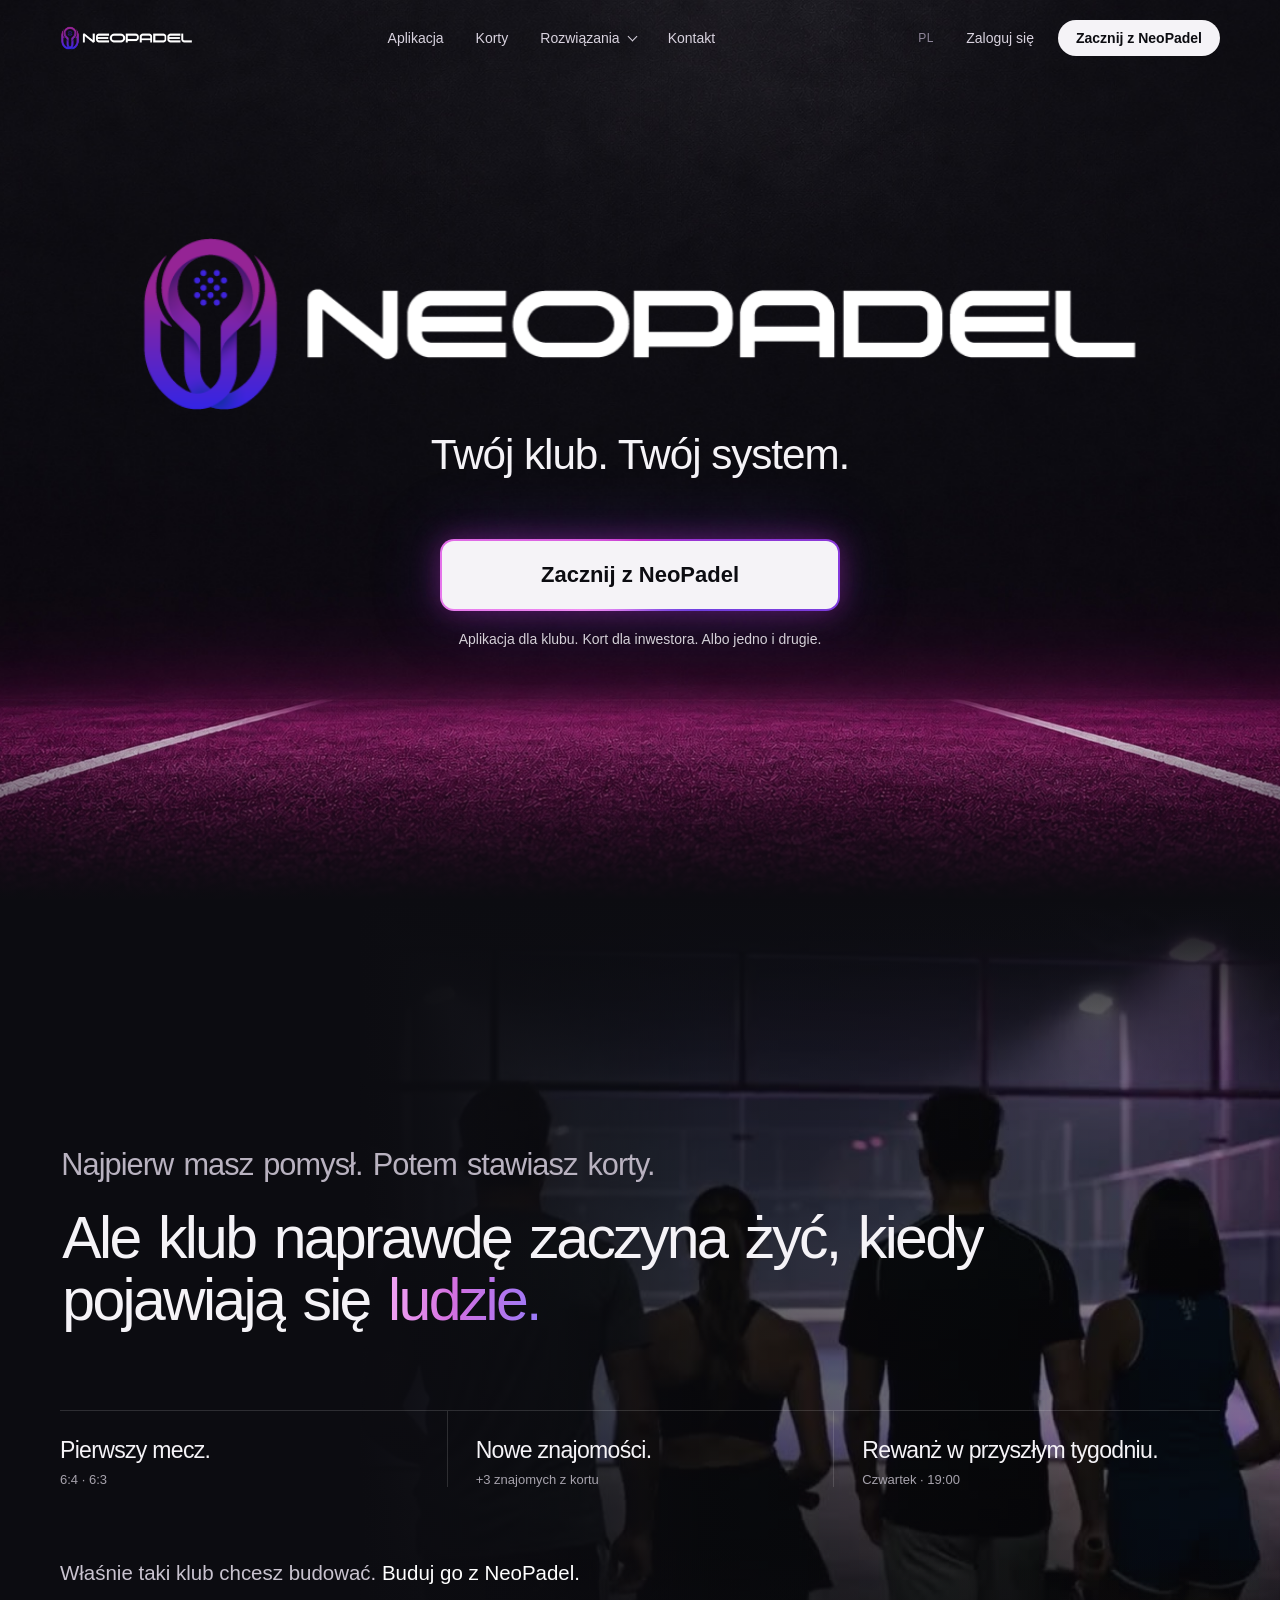
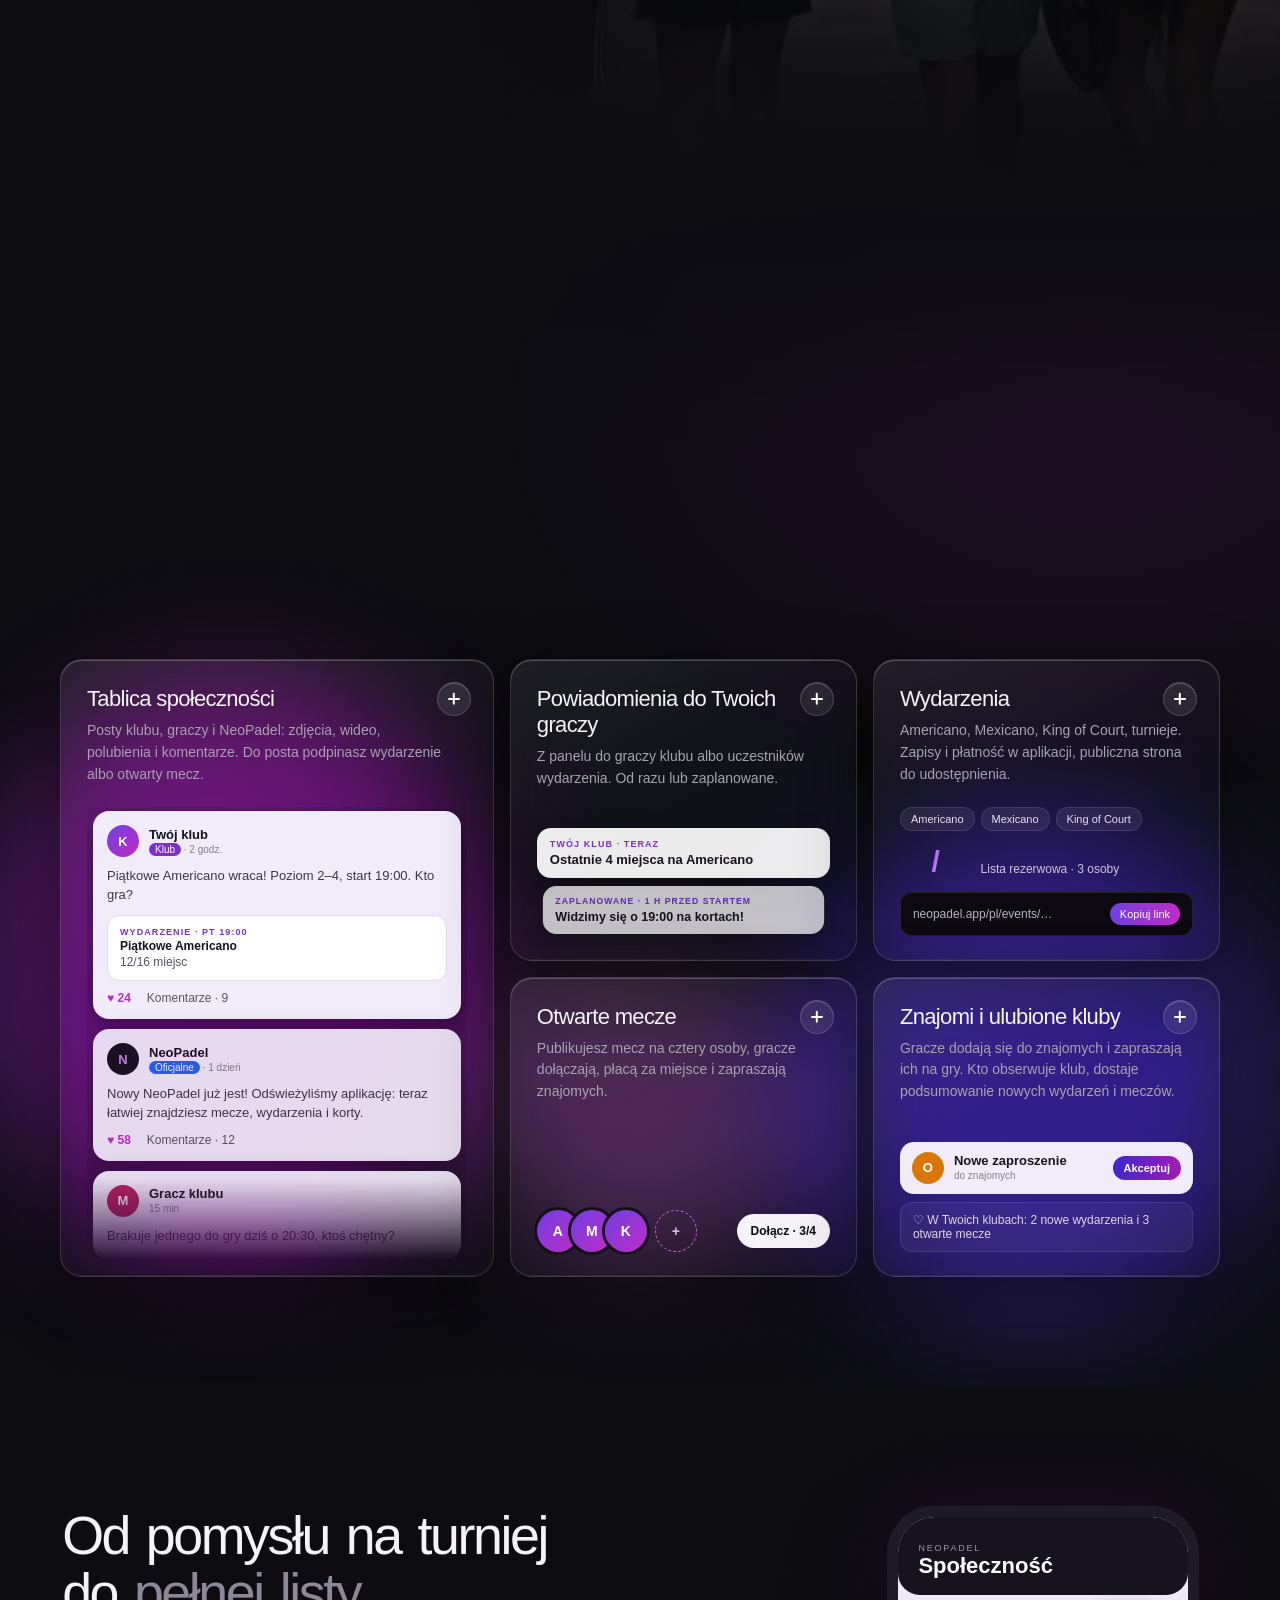
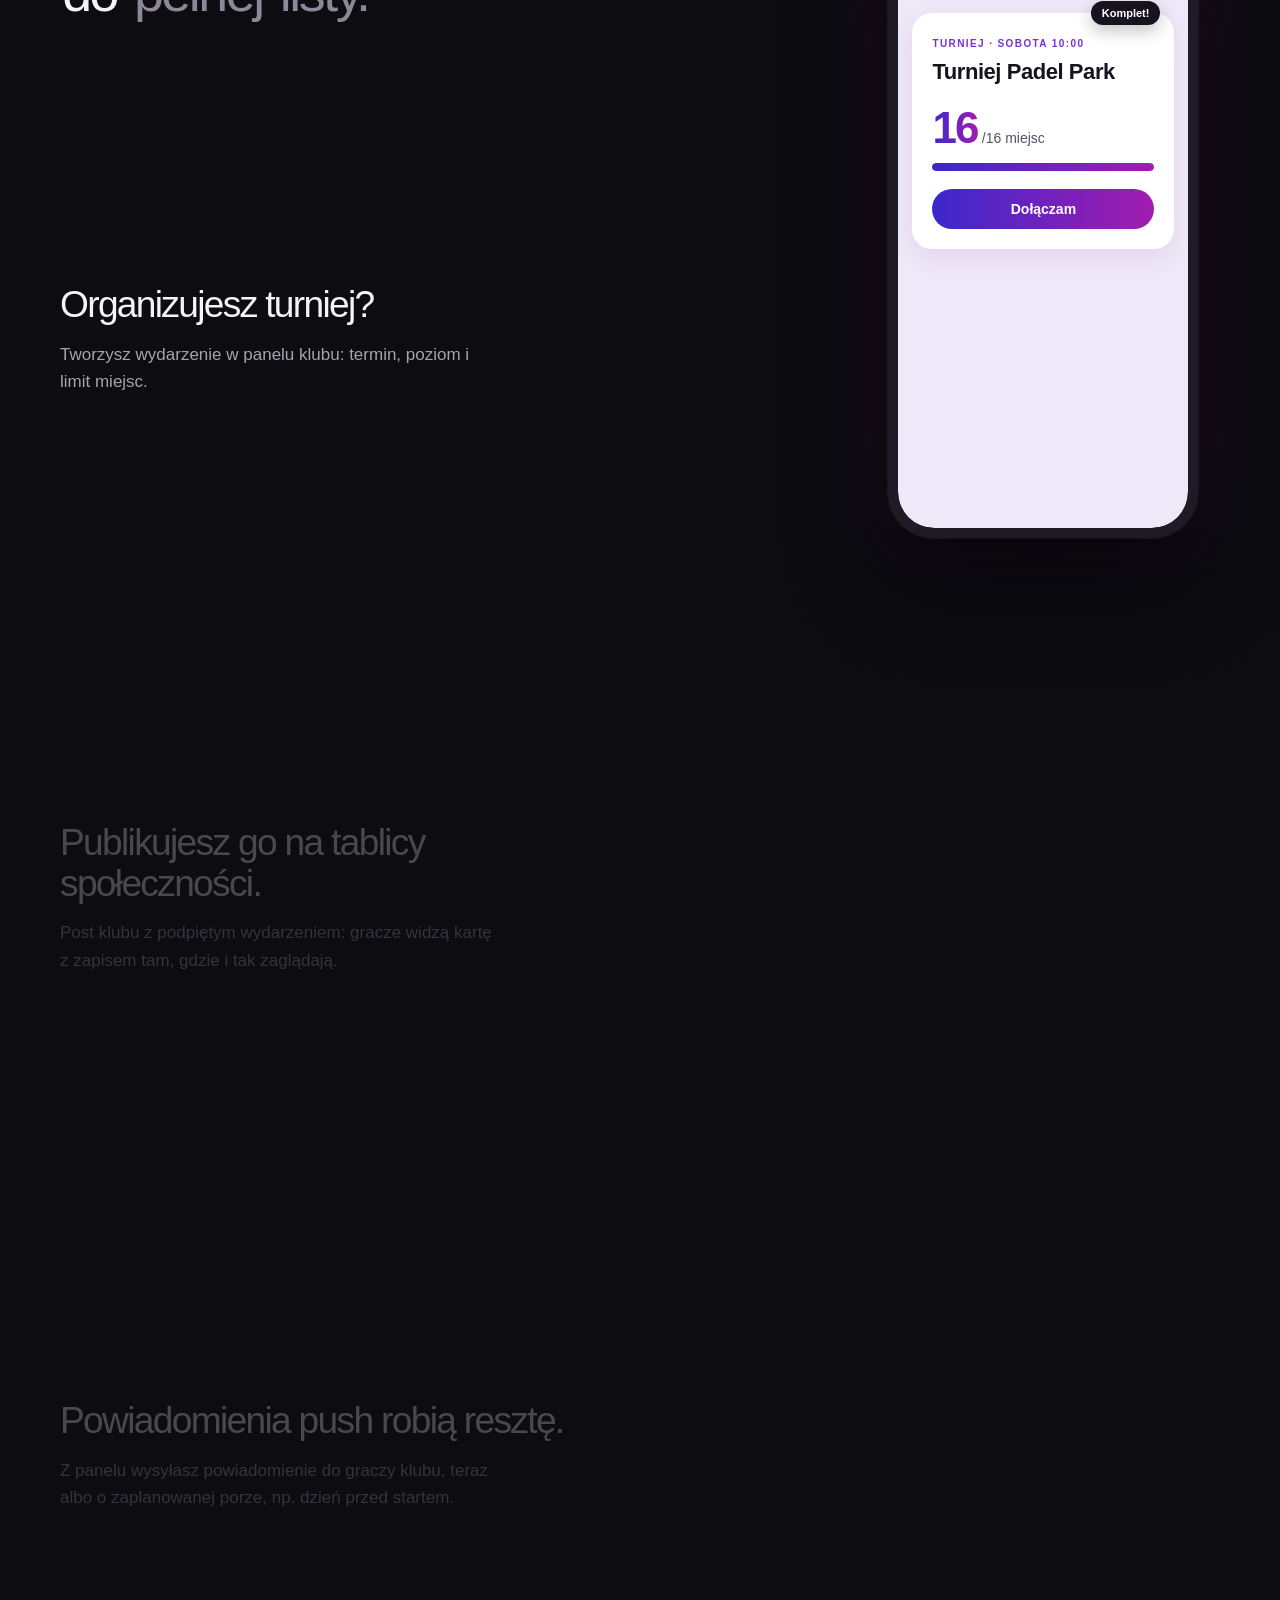
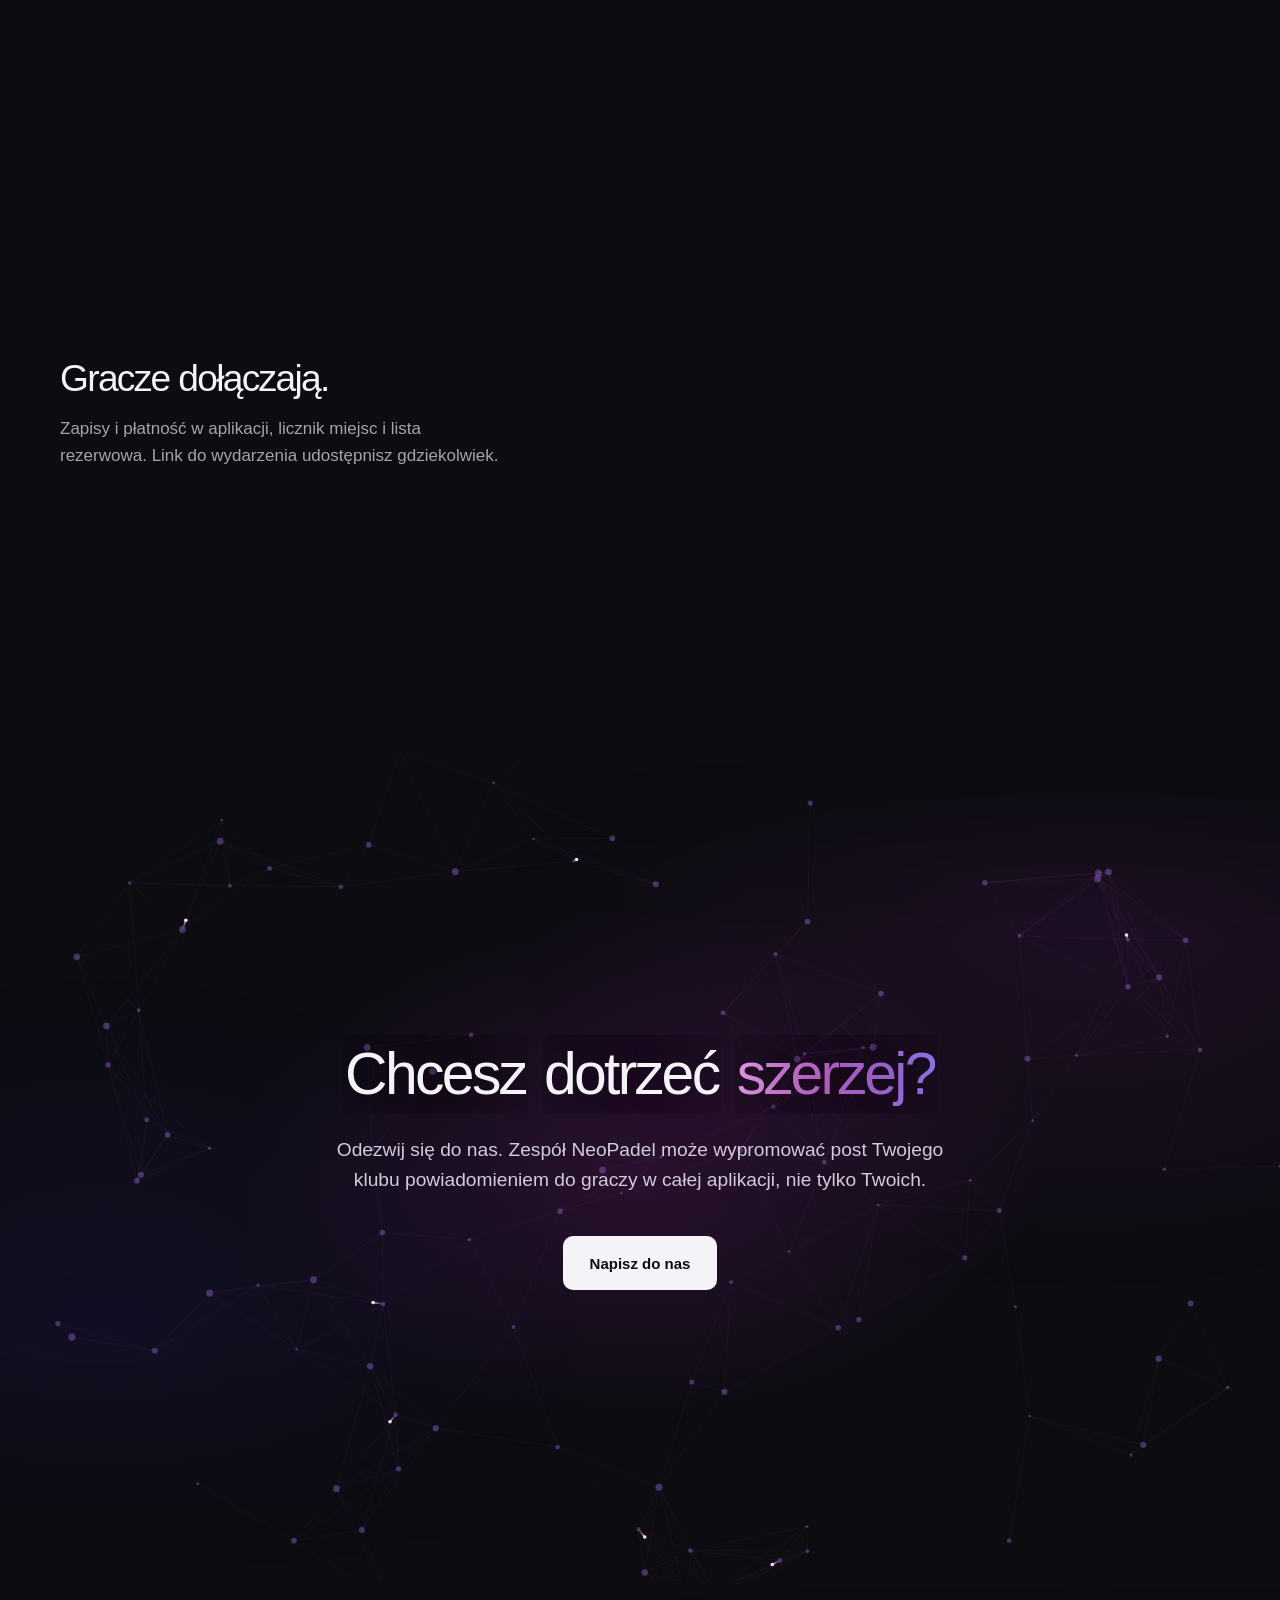
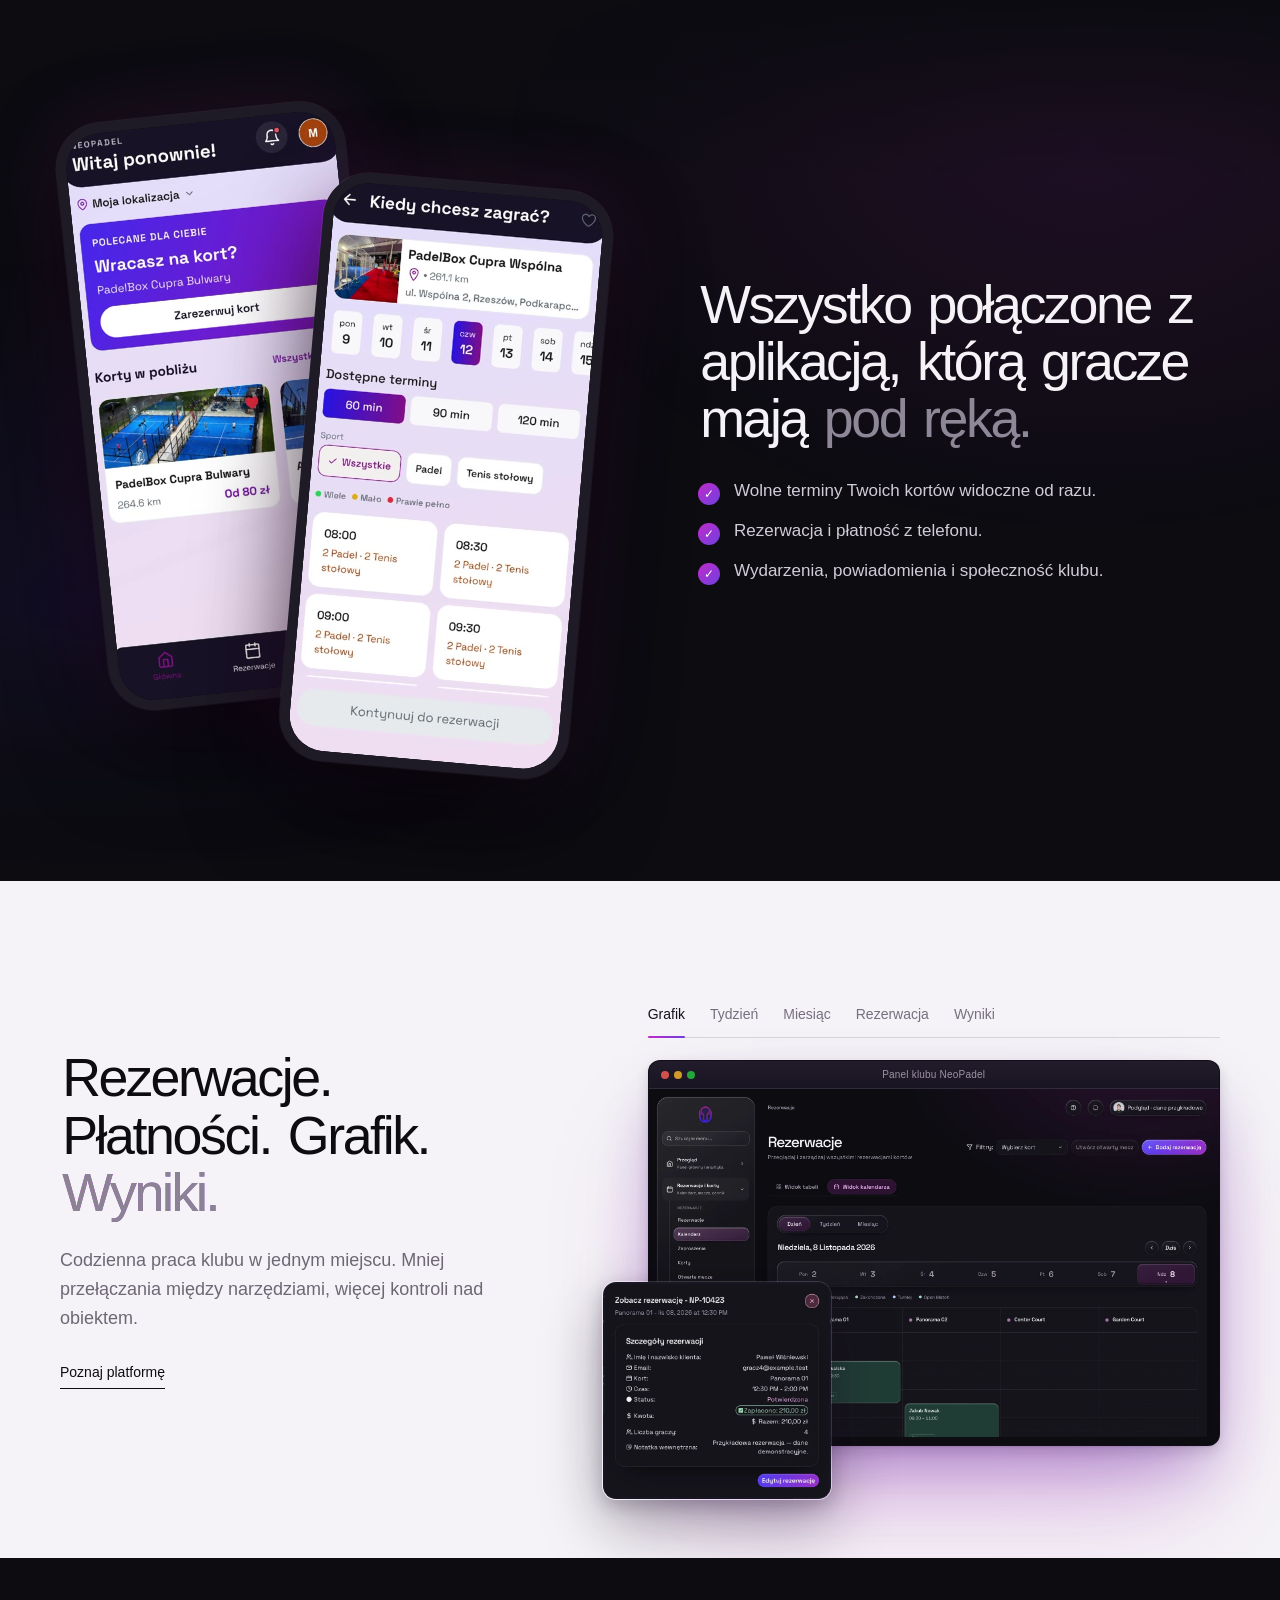
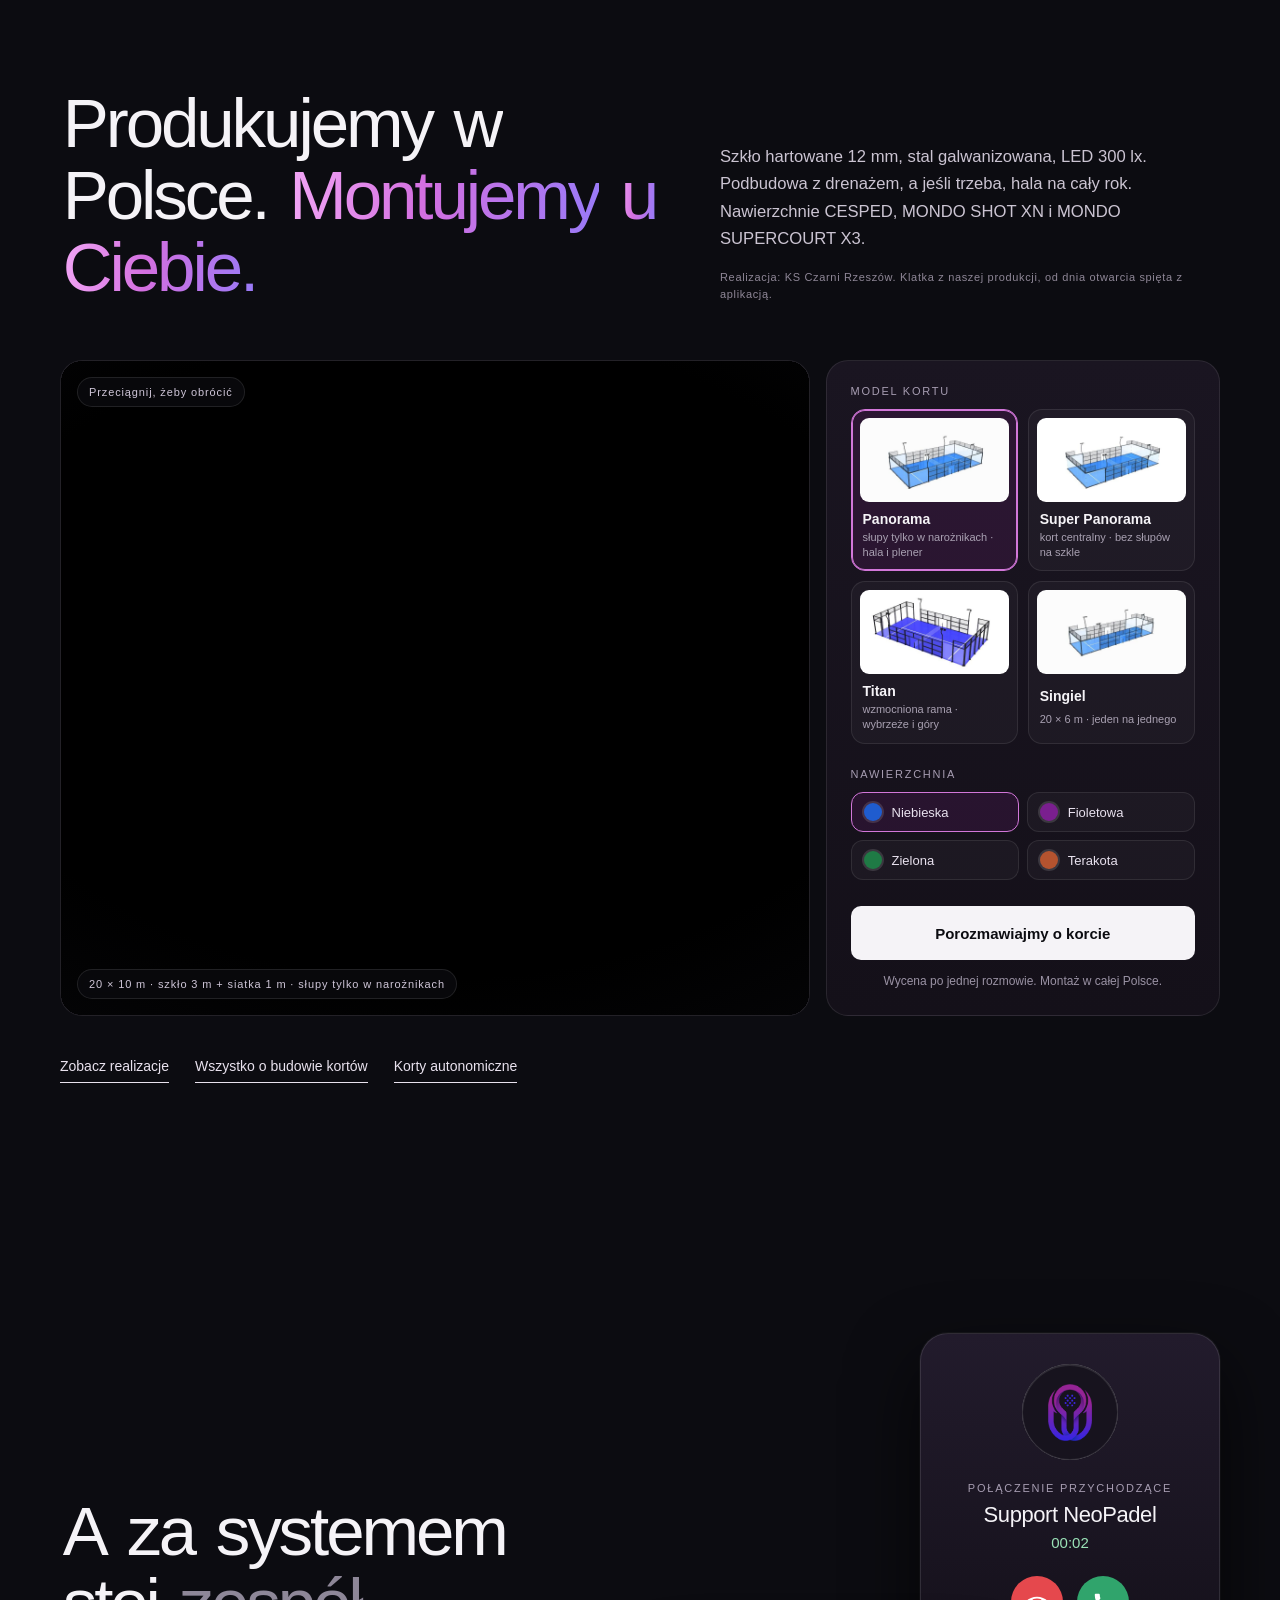
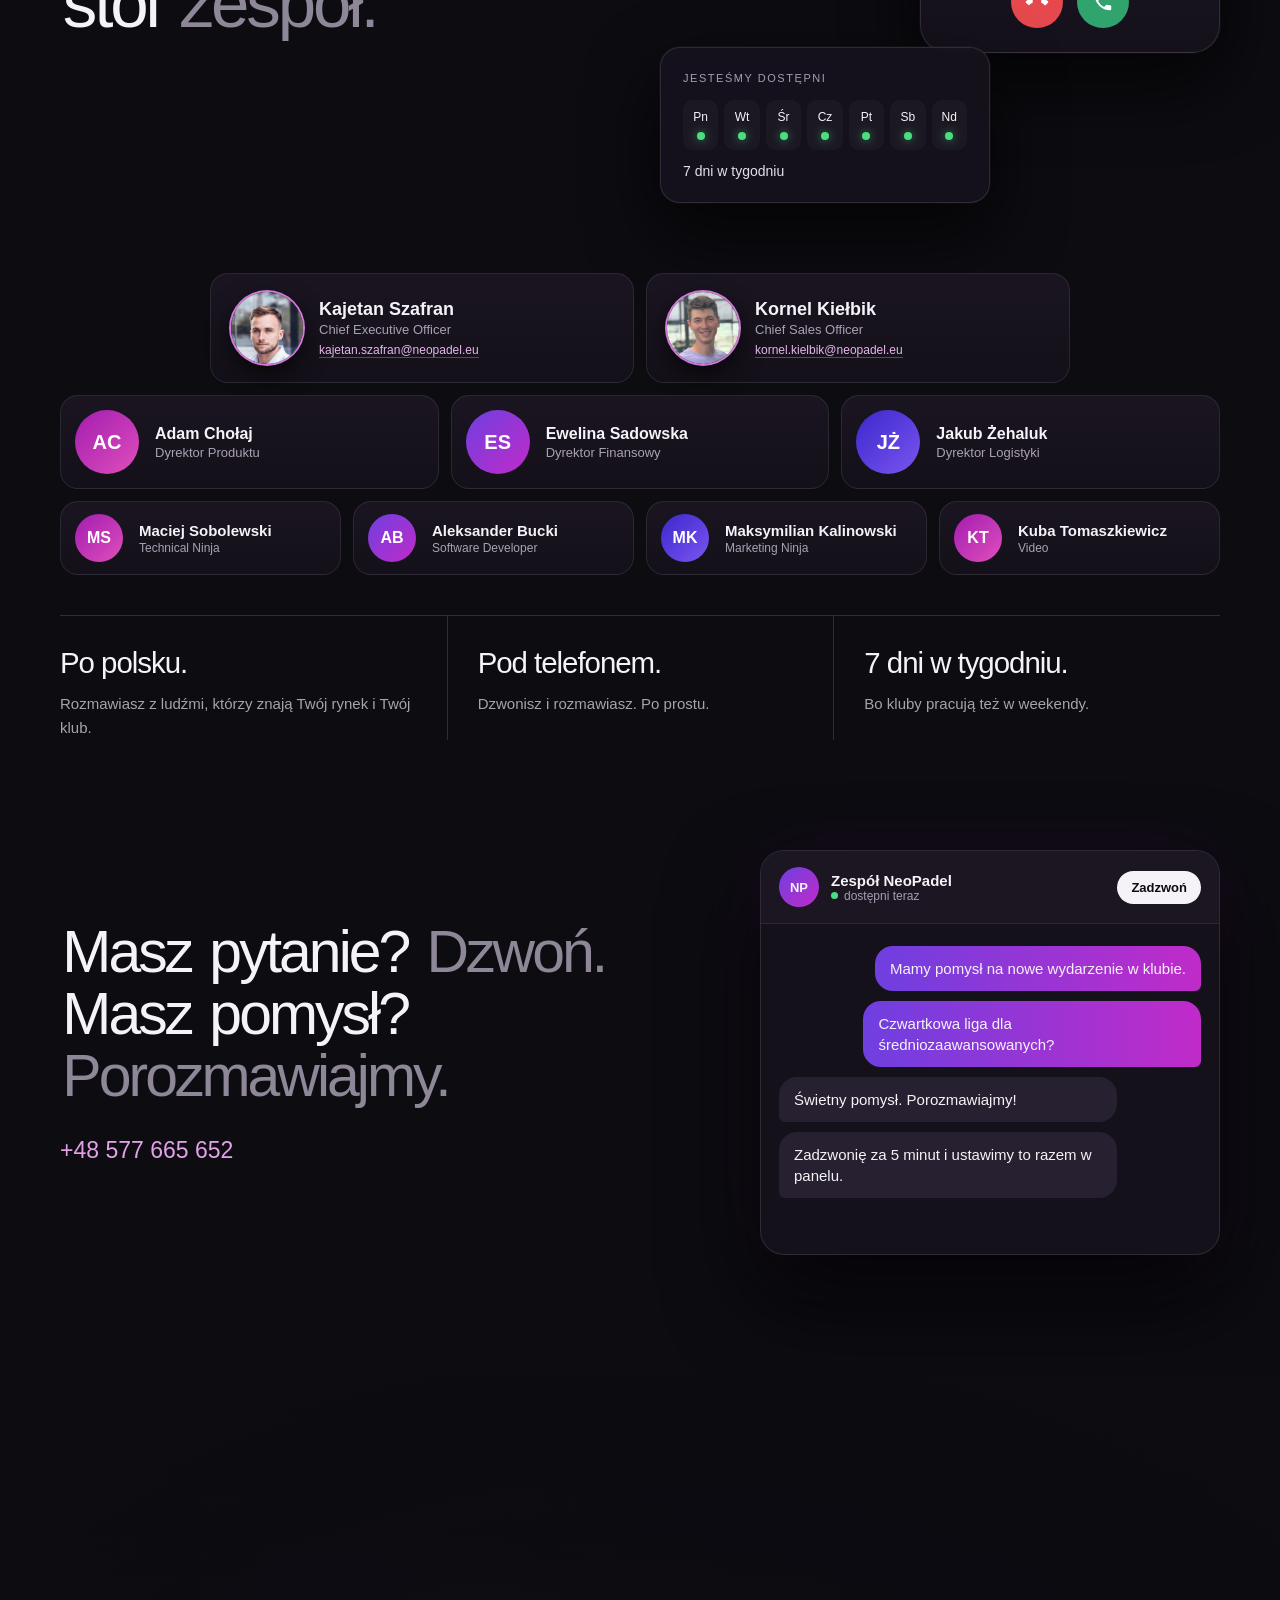
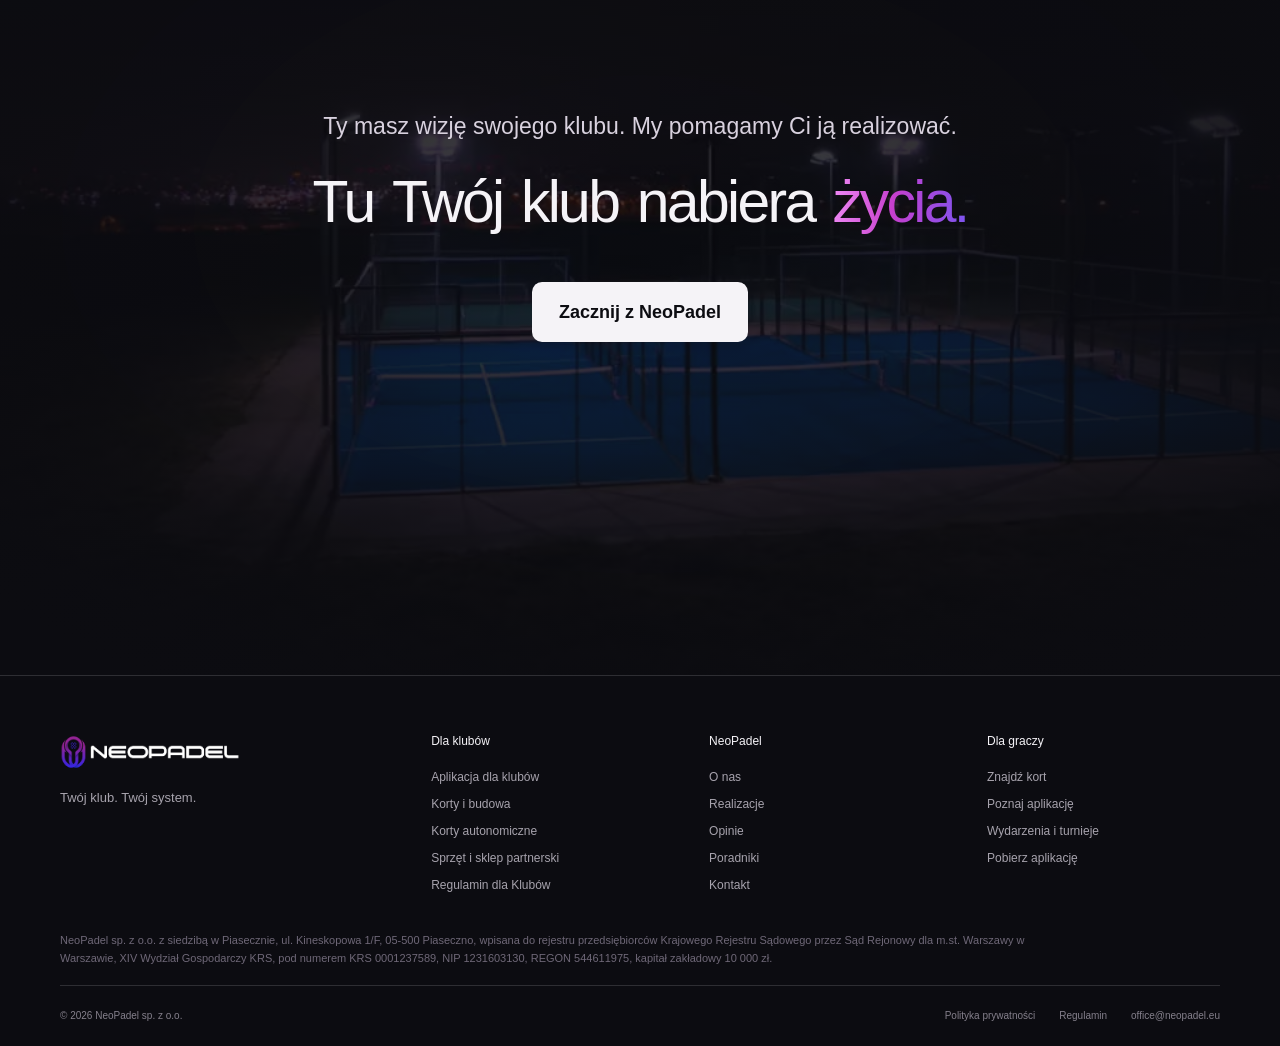
==== index.html @ 65deed48 "Player terms page under NeoPadel sp. z o.o.; footer and sign-up consents link to on-site legal pages" ====
<!doctype html>
<html lang="pl"><head><meta charset="utf-8"><meta name="viewport" content="width=device-width,initial-scale=1"><meta name="theme-color" content="#0c0c11"><link rel="icon" type="image/png" href="[data-uri]"><meta name="robots" content="noindex,nofollow"><meta name="description" content="NeoPadel — system dla klubów padla. Rezerwacje, płatności, infrastruktura i rozwój klubu."><title>NeoPadel — Twój klub. Twój system.</title><style>#loader{position:fixed;inset:0;z-index:1000;display:flex;flex-direction:column;align-items:center;justify-content:center;gap:46px;background:#0c0c11;transition:opacity .7s ease,visibility .7s}
html.loaded #loader{opacity:0;visibility:hidden}
.ld-mark{position:relative;display:flex;align-items:center;gap:clamp(14px,2vw,28px)}
.ld-glow{position:absolute;left:calc(clamp(84px,11vw,140px)*.39);top:50%;width:clamp(260px,32vw,440px);aspect-ratio:1;translate:-50% -50%;border-radius:50%;background:radial-gradient(circle,rgba(172,39,180,.30) 0%,rgba(111,63,224,.12) 38%,rgba(12,12,17,0) 70%);opacity:0;transform:scale(.6);animation:ldGlow 1.4s cubic-bezier(.16,.84,.24,1) .1s forwards;pointer-events:none}
.ld-sygnet{position:relative;display:block;height:clamp(84px,11vw,140px);aspect-ratio:749/965;flex:none}
.ld-piece[data-drop]{animation-name:ldDrop;animation-duration:.9s;animation-timing-function:cubic-bezier(.25,.75,.3,1)}
@keyframes ldDrop{0%{opacity:0;transform:translateY(-150px)}45%{opacity:1}100%{opacity:1;transform:none}}
.ld-piece{position:absolute;inset:0;width:100%;height:100%;opacity:0;transform:translate(var(--dx),var(--dy)) rotate(var(--r)) scale(.85);animation:ldIn .95s cubic-bezier(.16,.84,.24,1) forwards calc(.15s + var(--i)*.09s);will-change:transform,opacity}
.ld-wordwrap{display:block;overflow:hidden;width:clamp(200px,34vw,460px);flex:none}
.ld-word{display:block;width:100%;height:auto;opacity:0;transform:translateX(-102%);animation:ldWord .9s cubic-bezier(.16,.84,.24,1) 1s forwards;will-change:transform,opacity}
.ld-bar{width:min(220px,50vw);height:2px;border-radius:2px;background:rgba(255,255,255,.08);overflow:hidden}
.ld-bar i{display:block;height:100%;width:40%;background:linear-gradient(90deg,rgba(210,119,217,0),#d277d9,#7b55f0,rgba(123,85,240,0));animation:ldBar 1.1s ease-in-out infinite;will-change:transform}
@keyframes ldIn{to{opacity:1;transform:none}}
@keyframes ldGlow{to{opacity:1;transform:none}}
@keyframes ldWord{to{opacity:1;transform:none}}
@keyframes ldBar{from{transform:translateX(-110%)}to{transform:translateX(260%)}}
html.loading body{overflow:hidden}
html.loading .hero *{animation-play-state:paused!important}
@media(prefers-reduced-motion:reduce){.ld-piece,.ld-word,.ld-glow,.ld-bar i{animation:none!important;opacity:1;transform:none}}</style><style>:root{--ink:#0c0c11;--paper:#f5f3f7;--muted:#a7a3ad;--brand:#ac27b4;--line:rgba(255,255,255,.14);--font:'Helvetica Neue',Helvetica,Arial,sans-serif;color-scheme:dark;font-family:var(--font);font-synthesis:none}*{box-sizing:border-box}html{scroll-behavior:smooth}body{margin:0;background:var(--ink);color:var(--paper)}a{color:inherit;text-decoration:none}button,input{font:inherit}button,a,summary{-webkit-tap-highlight-color:transparent}button{cursor:pointer}button:disabled{cursor:default}button{color:inherit}img{max-width:100%;display:block}h1,h2,h3,p{margin:0}h1,h2,h3{font-weight:450;letter-spacing:-.045em}p{line-height:1.6}button:focus-visible,a:focus-visible,summary:focus-visible,input:focus-visible{outline:3px solid #de81e5;outline-offset:6px}.skip{position:fixed;left:20px;top:-100px;z-index:99;background:var(--paper);color:var(--ink);padding:15px}.skip:focus{top:15px}.wrap{width:calc(100% - 120px);max-width:1320px;margin:auto}.header{position:absolute;inset:0 0 auto;z-index:20}.nav{height:88px;display:flex;align-items:center;border-bottom:1px solid var(--line);gap:32px}.word-label{text-transform:uppercase;font-size:11px;letter-spacing:.2em;white-space:nowrap;color:#cbc7cf}.nav-links{display:flex;gap:32px;margin:auto;align-items:center;font-size:14px}.nav a:hover,.text-link:hover{color:#e399e7}.nav-right{white-space:nowrap;display:flex;gap:28px;align-items:center;font-size:14px}.locale{color:var(--muted);font-size:12px}.nav button,.footer button{background:none;border:0;padding:0}.nav-more{position:relative}.nav-more summary{list-style:none;cursor:pointer;padding:15px 0}.nav-more summary::-webkit-details-marker{display:none}.nav-more summary:after{content:'⌄';margin-left:8px;font-size:12px}.dropdown{position:absolute;top:46px;right:0;background:#1b1921;border:1px solid var(--line);border-radius:12px;padding:9px;width:240px;box-shadow:0 24px 60px #0007}.dropdown a{display:block;padding:12px 14px;font-size:14px;border-radius:6px}.dropdown a:hover{background:#ffffff08}.menu-toggle{display:none}.hero{position:relative;isolation:isolate;height:100svh;min-height:720px;max-height:1200px;background-color:var(--ink);background-image:url('[data-uri]');background-position:center bottom;background-size:cover;background-repeat:no-repeat;overflow:hidden}.hero-content{position:absolute;top:25%;left:0;right:0;text-align:center;display:flex;align-items:center;flex-direction:column}.hero-logo{width:min(79%,1130px);height:auto}.hero h1{font-size:clamp(28px,3.3vw,50px);font-weight:400;letter-spacing:-.025em;margin:8px 20px 60px}.button{display:inline-flex;align-items:center;justify-content:center;gap:30px;min-height:54px;padding:15px 26px;background:var(--paper);border:1px solid transparent;border-radius:10px;color:var(--ink);font-size:15px;font-weight:600;transition:transform .2s,background .2s}.button:hover{transform:translateY(-2px);background:#fff}.button .arrow{font-size:23px;line-height:1}.hero .button{font-size:20px;min-height:62px;padding:15px 36px;min-width:320px}.hero-note{font-size:14px;color:#d5d0d8;margin:17px 20px 0}.hero-bottom{position:absolute;bottom:29px;left:20px;right:20px;display:flex;flex-direction:column;align-items:center;gap:24px;font-size:13px}.hero-bottom p{display:flex;gap:23px}.hero-bottom i{color:#9a729d;font-style:normal}.down{display:block;width:24px;height:24px;border-right:1.5px solid white;border-bottom:1.5px solid white;transform:rotate(45deg) scale(.5)}.eyebrow{display:block;font-size:11px;font-weight:500;letter-spacing:.18em;text-transform:uppercase;color:#ba6bc2;margin-bottom:22px}.light{background:var(--paper);color:var(--ink);color-scheme:light}.section{padding:112px 0}.section h2{font-size:clamp(34px,4.2vw,62px);line-height:1.07}.section-lead{font-size:18px;color:#6d6874;max-width:480px;margin-top:24px}.split{display:grid;grid-template-columns:1fr 1.15fr;gap:90px;align-items:center}.text-link{display:inline-flex;gap:28px;align-items:center;font-size:14px;margin-top:32px;border-bottom:1px solid currentColor;padding-bottom:8px}.light .text-link:hover{color:#9f26a9}.tabs{display:flex;gap:25px;border-bottom:1px solid #17141f22;margin-bottom:24px}.tabs button{color:#766f7e;background:none;border:0;border-bottom:2px solid transparent;padding:13px 0;font-size:14px}.tabs button[aria-selected=true]{color:#17121e;border-color:var(--brand)}.demo{background:white;border:1px solid #1b132114;border-radius:14px;box-shadow:0 18px 55px #24112c08;padding:27px;min-height:300px}.demo-heading{display:flex;justify-content:space-between;gap:15px;align-items:center;margin-bottom:24px}.demo-heading strong{font-size:18px;font-weight:500}.demo-heading small,.demo-caption{color:#77717d;font-size:10px}.schedule{display:grid;grid-template-columns:35px repeat(3,1fr);gap:8px;font-size:10px;align-items:center}.schedule>span{color:#79727f}.court-name{text-align:center;color:#4e4757;font-size:11px;padding-bottom:10px}.slot{padding:13px 8px;background:#f1edf3;border-radius:6px;min-height:48px}.slot.purple{background:#eee0f1;color:#7e2989}.slot.dark{background:#93319e;color:white}.slot span{display:block;font-size:9px;opacity:.8;margin-top:4px}.demo-caption{display:block;text-align:right;margin-top:14px}.payment-row{display:flex;justify-content:space-between;gap:20px;align-items:center;padding:18px 0;border-top:1px solid #ddd6e333;font-size:13px}.payment-row small{display:block;font-size:11px;color:#888;margin-top:5px}.pill{padding:6px 10px;border-radius:20px;background:#efe5f2;color:#752482;font-size:10px}.build-section{border-bottom:1px solid var(--line)}.build-grid{display:grid;grid-template-columns:1.3fr 1fr;gap:85px;align-items:center}.build-photo{height:450px;width:100%;object-fit:cover;border-radius:14px}.dark-copy{color:var(--muted);font-size:17px;margin-top:24px;max-width:420px}.quiet-links{display:flex;gap:26px;flex-wrap:wrap}.closing{padding:80px 0}.closing-inner{display:flex;align-items:center;justify-content:space-between;gap:40px}.closing h2{font-size:44px}.closing p{color:var(--muted);margin-top:10px;font-size:15px}.footer{border-top:1px solid var(--line);padding:58px 0 25px}.footer-top{display:grid;grid-template-columns:1.4fr repeat(3,1fr);gap:45px}.footer-logo{height:auto;width:180px;margin-bottom:18px}.footer-brand p{font-size:13px;color:var(--muted);max-width:200px}.footer h3{font-size:12px;font-weight:500;letter-spacing:0;margin-bottom:22px}.footer ul{list-style:none;margin:0;padding:0;display:grid;gap:13px;font-size:12px;color:var(--muted)}.footer a:hover{color:white}.footer-bottom{display:flex;justify-content:space-between;flex-wrap:wrap;gap:20px;border-top:1px solid var(--line);padding-top:24px;margin-top:50px;font-size:10px;color:#85808c}.footer-bottom div{display:flex;gap:24px}.page-hero{padding:174px 0 70px}.back{display:inline-block;color:var(--muted);font-size:12px;margin-bottom:40px}.page-hero h1{font-size:clamp(40px,5.8vw,80px);line-height:1.05;max-width:900px}.page-hero p{color:var(--muted);font-size:19px;max-width:650px;margin-top:25px}.page-hero .button{margin-top:36px}.page-content{padding:65px 0 100px}.page-content h2{font-size:36px;margin-bottom:30px}.page-content .intro{max-width:700px;margin-bottom:40px;color:#6e6675}.detail-list{border-top:1px solid #ddd5e3}.detail-list details{border-bottom:1px solid #ddd5e3;padding:24px 0}.detail-list summary{list-style:none;font-size:21px;cursor:pointer;display:flex;justify-content:space-between;gap:25px;align-items:center}.detail-list summary:after{content:'+';font-size:25px;color:#9b30a2;font-weight:300}.detail-list details[open] summary:after{content:'−'}.detail-list details>div{font-size:16px;color:#6d6574;max-width:800px;line-height:1.7;margin-top:20px}.detail-list li{margin:8px 0}.detail-list .text-link{color:#932c9d;margin-top:12px}.feature-columns{display:grid;grid-template-columns:1fr 1fr;gap:80px}.side-note{padding:30px;background:#eae4ee;border-radius:12px;align-self:start}.side-note h3{font-size:27px;margin-bottom:14px}.side-note p{font-size:15px;color:#716778}.side-note .button{margin-top:26px;background:var(--ink);color:white}.page-photo{width:100%;height:360px;object-fit:cover;border-radius:12px;margin-bottom:48px}.link-rows{border-top:1px solid #ddd5e3}.link-row{display:grid;grid-template-columns:1fr 1fr auto;align-items:center;gap:30px;padding:30px 0;border-bottom:1px solid #ddd5e3}.link-row h3{font-size:25px}.link-row p{font-size:14px;color:#766c7c}.link-row:hover{color:#a028ac}.project-list{display:grid;gap:0}.project{padding:36px 0;border-top:1px solid #ddd5e3}.project h3{font-size:29px;margin-bottom:12px}.project small{color:#9c37a7}.project p{max-width:800px;color:#706575;font-size:16px;margin-top:14px}.project details{margin-top:18px;font-size:14px;line-height:1.7}.project summary{cursor:pointer}.contact-big{font-size:clamp(25px,4vw,54px);letter-spacing:-.035em;display:block;margin:25px 0}.contact-small{font-size:23px;display:block;margin:20px 0}.contact-grid{display:grid;grid-template-columns:1.2fr 1fr;gap:70px}.contact-grid h3{font-size:26px;margin-bottom:20px}.contact-grid p{color:#716a77}.about-body{max-width:760px}.about-body p{color:#6d6573;font-size:18px;margin-bottom:25px}.quote{font-size:25px;line-height:1.5;max-width:900px;padding:30px 0;border-bottom:1px solid #ddd5e3}.quote p{font-size:12px;margin-top:16px;color:#766b7e}.dialog{width:calc(100% - 32px);max-width:620px;border:1px solid #ffffff25;border-radius:20px;background:#17141d;color:var(--paper);padding:44px;box-shadow:0 20px 80px #0007}.dialog::backdrop{background:#050309bd;backdrop-filter:blur(8px)}.dialog h2{font-size:35px;max-width:450px;margin:20px 0}.dialog p{color:#afa6b8;font-size:15px}.dialog .eyebrow{margin-bottom:0;font-size:10px}.dialog-close{position:absolute;top:18px;right:20px;background:none;border:0;font-size:28px;color:#aaa}.choices{display:grid;gap:12px;margin-top:28px}.choice{text-align:left;padding:22px;background:#ffffff05;border:1px solid #ffffff20;border-radius:10px;font-size:17px}.choice:hover{border-color:#d877df;background:#ae2cb611}.choice span{display:block;font-size:12px;color:#aaa1b2;margin-top:8px}.dialog .button{margin-top:28px}.dialog .note{font-size:11px;margin-top:26px;color:#9a8da4;padding-top:18px;border-top:1px solid #fff1}.steps{padding-left:20px;color:#ddd3e2;line-height:1.8;font-size:15px}.dialog-back{background:none;border:0;color:#d890e0;font-size:13px;padding:0;margin-top:26px}.notice{color:#746a7b;font-size:12px;border-left:2px solid #b044b9;padding-left:16px;margin:30px 0}.hidden,[hidden]{display:none!important}main:focus{outline:0}.fade-in{animation:enter .55s ease-out both}@keyframes enter{from{opacity:.2;transform:translateY(8px)}to{opacity:1;transform:translateY(0)}}
@media(min-width:1600px){.hero-content{top:26%}.hero h1{margin-bottom:65px}.hero .button{font-size:22px;min-height:68px}}
@media(max-height:800px) and (min-width:761px){.hero-content{top:23%}.hero h1{margin-bottom:42px}.hero-logo{width:min(76%,1040px)}}
@media(max-width:1050px){.wrap{width:calc(100% - 64px)}.nav{gap:20px}.nav-links{gap:24px}.word-label{font-size:9px;letter-spacing:.12em}.split,.build-grid{gap:40px}.section{padding:85px 0}.hero-note{font-size:13px}.hero h1{margin-bottom:48px}.feature-columns{gap:40px}.footer-top{gap:25px}}
@media(max-width:760px){.wrap{width:calc(100% - 40px)}.nav{height:74px;justify-content:space-between;gap:14px}.nav-right{margin-left:auto;gap:18px}.nav-right .locale{display:none}.nav-right button{font-size:12px}.menu-toggle{display:block!important;font-size:12px!important;padding:10px!important;border:1px solid #ffffff30!important;border-radius:6px}.nav-links{display:none;position:absolute;top:74px;left:20px;right:20px;background:#19151f;border:1px solid var(--line);border-radius:12px;padding:22px;gap:16px;align-items:stretch;box-shadow:0 20px 50px #0008}.nav-links.open{display:flex;flex-direction:column}.nav-links>a{padding:10px 0}.nav-more summary{padding:8px 0}.dropdown{position:static;box-shadow:none;border:0;padding:5px 0;width:100%;background:transparent}.word-label{font-size:8px;white-space:normal;max-width:140px;line-height:1.6}.hero{min-height:650px;max-height:950px;background-size:auto 100%;}.hero-content{top:26%}.hero-logo{width:91%}.hero h1{font-size:clamp(24px,6.5vw,38px);margin:24px 12px 48px}.hero .button{min-width:260px;font-size:17px;min-height:57px;padding:15px 23px}.hero-note{font-size:12px;max-width:250px;line-height:1.7}.hero-bottom{bottom:28px;gap:20px;font-size:10px}.hero-bottom p{gap:12px}.section{padding:65px 0}.split,.build-grid,.feature-columns,.contact-grid{grid-template-columns:1fr;gap:40px}.section h2{font-size:40px}.section-lead{font-size:16px;margin-top:20px}.demo{padding:20px;min-height:280px}.tabs{gap:24px}.tabs button{font-size:13px}.schedule{gap:5px}.slot{font-size:9px;padding:12px 6px}.build-photo{height:280px;order:2}.build-grid>div{order:1}.dark-copy{font-size:16px}.closing{padding:60px 0}.closing-inner{align-items:flex-start;flex-direction:column;gap:25px}.closing h2{font-size:35px}.closing p{font-size:14px}.footer{padding-top:45px}.footer-top{grid-template-columns:1fr 1fr;gap:35px}.footer-brand{grid-column:1/-1}.footer-brand p{max-width:100%}.footer-logo{width:165px}.footer-bottom{font-size:9px;margin-top:36px}.footer-bottom div{gap:15px}.page-hero{padding:125px 0 50px}.page-hero h1{font-size:45px}.page-hero p{font-size:17px}.page-content{padding:48px 0 65px}.page-content h2{font-size:31px}.detail-list summary{font-size:18px}.link-row{grid-template-columns:1fr auto;gap:10px}.link-row h3{font-size:23px}.link-row p{grid-row:2;grid-column:1}.link-row .arrow{grid-row:1;grid-column:2}.page-photo{height:240px}.dialog{padding:32px 25px}.dialog h2{font-size:29px}.quote{font-size:20px}.back{margin-bottom:28px}.side-note{padding:26px}}
@media(prefers-reduced-motion:reduce){html{scroll-behavior:auto}*,*:before,*:after{animation:none!important;transition:none!important}}
/* ===== Strona główna: historia z filmu (ludzie, panel + aplikacja, wydarzenia, zasięg, zespół, rozwój, finał) ===== */
.dark-section{position:relative;isolation:isolate;overflow:hidden;overflow:clip;background:radial-gradient(900px 600px at 85% 10%,#ac27b41f,transparent 65%),radial-gradient(800px 600px at 5% 95%,#4b2ad81a,transparent 60%),var(--ink)}
.kinetic .w{display:inline-block;overflow:hidden;vertical-align:top;padding:.14em .04em .16em;margin:-.14em 0 -.16em}
.kinetic .w>span{display:inline-block;transform:translateY(135%);opacity:0;transition:transform 1s cubic-bezier(.16,.84,.24,1) calc(var(--i)*55ms),opacity .25s linear calc(var(--i)*55ms)}
.kinetic.in .w>span{transform:none;opacity:1}
.kinetic em,.finale em{font-style:normal;background:linear-gradient(95deg,#f08bf5 0%,#c53fcd 45%,#7b55f0 100%);-webkit-background-clip:text;background-clip:text;color:transparent}
.light .kinetic em{background:linear-gradient(95deg,#c02bc9,#6f3fe0);-webkit-background-clip:text;background-clip:text}
[data-reveal]:not(.kinetic){opacity:0;transform:translateY(26px);transition:opacity .9s ease,transform 1s cubic-bezier(.16,.84,.24,1)}
[data-reveal].in:not(.kinetic){opacity:1;transform:none}
.kinetic-big{font-size:clamp(46px,7.2vw,118px);line-height:.98;letter-spacing:-.055em;font-weight:500}
.kinetic-lead{font-size:clamp(22px,2.4vw,36px);color:#b9b2c0;letter-spacing:-.03em;margin-bottom:18px}
.real-note{font-size:11px;letter-spacing:.06em;color:#8f8797;margin-top:26px}
/* Ludzie */
.manifest{min-height:100svh;display:flex;align-items:center;padding:140px 0 110px}
.manifest-video,.finale-video{position:absolute;inset:0;width:100%;height:100%;object-fit:cover;z-index:-2;opacity:.42;filter:saturate(1.1)}
.manifest-shade,.finale-shade{position:absolute;inset:0;z-index:-1;background:linear-gradient(90deg,var(--ink) 8%,#0c0c11d9 45%,#0c0c1166 100%),linear-gradient(0deg,var(--ink) 0%,transparent 30%),linear-gradient(180deg,var(--ink) 0%,transparent 22%)}
.manifest .kinetic-big{max-width:1150px}
.moments{list-style:none;padding:0;margin:80px 0 0;display:grid;grid-template-columns:repeat(3,1fr);border-top:1px solid var(--line)}
.moments li{padding:26px 28px 0 0;display:grid;gap:8px}
.moments li+li{padding-left:28px;border-left:1px solid var(--line)}
.moments span{font-size:11px;letter-spacing:.18em;color:#c467cb}
.moments b{font-size:clamp(20px,1.8vw,27px);font-weight:450;letter-spacing:-.03em}
.moments small{color:var(--muted);font-size:13px}
.moments.in li{animation:enter .8s both}.moments.in li:nth-child(2){animation-delay:.12s}.moments.in li:nth-child(3){animation-delay:.24s}
.manifest-close{margin-top:70px;font-size:clamp(19px,1.6vw,24px);color:#c9c3cf}
.manifest-close strong{color:#fff;font-weight:500}
/* Panel: zakładka Wyniki */
.stats{display:grid;gap:22px}
.stats div{display:grid;grid-template-columns:1fr auto;gap:10px;align-items:end}
.stats small{font-size:12px;color:#6f6877}
.stats b{font-size:26px;font-weight:500;letter-spacing:-.03em}
.stats i{grid-column:1/-1;height:6px;border-radius:6px;background:#efe6f3;position:relative;overflow:hidden}
.stats i:after{content:'';position:absolute;inset:0;width:calc(var(--v)*100%);border-radius:inherit;background:linear-gradient(90deg,#6f3fe0,#c02bc9);animation:grow 1.1s cubic-bezier(.16,.84,.24,1) both}
@keyframes grow{from{width:0}}
/* Aplikacja gracza */
.connected{padding:130px 0}
.connected-grid{display:grid;grid-template-columns:1.05fr 1fr;gap:90px;align-items:center}
.connected h2{font-size:clamp(34px,4.2vw,60px);line-height:1.06}
.phones{position:relative;height:640px}
.phone{position:absolute;width:290px;aspect-ratio:420/855;border-radius:46px;border:10px solid #1e1a26;background:#0b0a10;overflow:hidden;box-shadow:0 40px 90px #000a,0 0 0 1px #ffffff14,0 0 80px #ac27b42b}
.phone-screen{position:absolute;inset:0;border-radius:36px;overflow:hidden}
.phone-screen>img{width:100%;height:100%;object-fit:cover}
.phones .phone:first-child{left:4%;top:0;transform:rotate(-6deg)}
.phones .phone:last-child{left:44%;top:70px;transform:rotate(5deg)}
.phones.in .phone{animation:float 7s ease-in-out infinite}.phones.in .phone:last-child{animation-delay:-3.5s}
@keyframes float{50%{translate:0 -12px}}
.ticks{list-style:none;padding:0;margin:34px 0 0;display:grid;gap:16px;font-size:17px;color:#d2ccd8}
.ticks li{display:flex;gap:14px}
.ticks li:before{content:'✓';flex:none;display:grid;place-items:center;width:22px;height:22px;margin-top:2px;border-radius:50%;background:linear-gradient(135deg,#c02bc9,#6f3fe0);color:#fff;font-size:12px;font-weight:700}
/* Ścieżka wydarzenia */
.flow{padding:120px 0 60px;overflow:visible}
.flow-grid{display:grid;grid-template-columns:1fr 1fr;gap:80px}
.flow h2{font-size:clamp(34px,4.2vw,60px);line-height:1.06;margin-bottom:40px}
.flow-step{min-height:62vh;display:flex;flex-direction:column;justify-content:center;opacity:.26;transition:opacity .5s}
.flow-step.active{opacity:1}
.flow-step span{font-size:12px;letter-spacing:.2em;color:#c467cb;margin-bottom:16px}
.flow-step h3{font-size:clamp(28px,2.9vw,42px);line-height:1.1;margin-bottom:16px}
.flow-step p{color:var(--muted);font-size:17px;max-width:440px}
.flow-caption{text-align:left;padding-bottom:40px}
.flow-stage{position:sticky;top:calc(50vh - 330px);height:660px}
.panel-card{position:absolute;left:0;top:120px;width:360px;padding:22px;border-radius:16px;background:#17141d;border:1px solid #ffffff1f;box-shadow:0 30px 80px #000a;z-index:2;transition:opacity .6s,transform .8s cubic-bezier(.16,.84,.24,1)}
.panel-bar{display:flex;gap:6px;align-items:center;margin-bottom:18px}
.panel-bar i{width:9px;height:9px;border-radius:50%;background:#3a3445}
.panel-bar span{margin-left:8px;font-size:10px;letter-spacing:.16em;text-transform:uppercase;color:#8d8496}
.panel-card small{display:block;font-size:11px;color:#c467cb;letter-spacing:.12em;text-transform:uppercase}
.panel-card>b{display:block;font-size:24px;font-weight:500;margin:8px 0 16px;letter-spacing:-.03em}
.panel-fields{display:grid;gap:8px}
.panel-fields span{font-size:13px;padding:11px 13px;border-radius:9px;background:#ffffff08;border:1px solid #ffffff12;color:#ddd5e3}
.panel-publish{display:block;margin-top:16px;text-align:center;padding:13px;border-radius:10px;background:linear-gradient(90deg,#6f3fe0,#c02bc9);font-size:14px;font-weight:600;animation:pulse 2.2s ease-in-out infinite}
@keyframes pulse{50%{box-shadow:0 0 0 8px #c02bc926}}
.flow-phone{left:auto;right:4%;top:0;width:310px;transition:opacity .6s,transform .8s cubic-bezier(.16,.84,.24,1)}
.flow-stage[data-step="0"] .flow-phone{opacity:.3;transform:translateX(30px) scale(.94)}
.flow-stage:not([data-step="0"]) .panel-card{opacity:0;transform:translateX(-50px) scale(.96)}
.flow-phone .phone-screen{background:#efe8f8;color:#16121e}
.app-top{position:absolute;inset:0 0 auto;padding:26px 20px 16px;background:#16121e;color:#fff;border-radius:0 0 22px 22px;z-index:2;transition:opacity .4s}
.app-top small{display:block;font-size:9px;letter-spacing:.2em;color:#9c94a6}
.app-top b{font-size:22px;font-weight:600}
.scr{position:absolute;inset:0;padding:96px 14px 14px;opacity:0;transform:translateY(16px);transition:opacity .5s,transform .7s cubic-bezier(.16,.84,.24,1)}
.flow-stage[data-step="0"] .scr-feed,.flow-stage[data-step="1"] .scr-feed,.flow-stage[data-step="2"] .scr-lock,.flow-stage[data-step="3"] .scr-join{opacity:1;transform:none}
.flow-stage[data-step="2"] .app-top{opacity:0}
.post{background:#fff;border-radius:18px;padding:16px;box-shadow:0 8px 24px #3b1d5414}
.post.ghost{height:120px;margin-top:12px;opacity:.6}
.post-head{display:flex;gap:10px;align-items:center;margin-bottom:12px}
.avatar{width:36px;height:36px;border-radius:50%;display:grid;place-items:center;background:linear-gradient(135deg,#6f3fe0,#c02bc9);color:#fff;font-weight:700;font-size:14px}
.post-head b{font-size:14px}.post-head small{display:block;font-size:11px;color:#8a8195}.post-head em{font-style:normal;color:#fff;background:#7b2fd0;padding:2px 7px;border-radius:8px;font-size:10px}
.post-title{display:block;font-size:18px;letter-spacing:-.02em}
.post p{font-size:13px;color:#5a5163;margin:6px 0 14px;line-height:1.45}
.app-btn{display:block;text-align:center;padding:12px;border-radius:999px;background:linear-gradient(90deg,#3b28cc,#a21caf);color:#fff;font-size:14px;font-weight:600}
.scr-lock{padding:70px 14px 14px;background:radial-gradient(420px 500px at 50% 0%,#4a1a6e,#120d1a 70%);color:#fff}
.lock-time{text-align:center;font-size:62px;font-weight:300;letter-spacing:-.03em}
.lock-date{text-align:center;font-size:13px;color:#cbbfd8;margin-bottom:30px}
.notif{background:#ffffffeb;color:#16121e;border-radius:18px;padding:13px 15px;margin-bottom:10px;opacity:0;transform:translateY(-24px) scale(.96);transition:opacity .5s var(--d),transform .7s cubic-bezier(.16,.84,.24,1) var(--d)}
.flow-stage[data-step="2"] .notif{opacity:1;transform:none}
.notif small{display:block;font-size:9px;letter-spacing:.14em;color:#7b2fd0;font-weight:700}
.notif b{display:block;font-size:15px;margin-top:4px}.notif span{display:block;font-size:12px;color:#5a5163;margin-top:2px}
.event-card{background:#fff;border-radius:20px;padding:20px;box-shadow:0 8px 24px #3b1d5414;position:relative}
.event-card small{font-size:10px;letter-spacing:.14em;color:#7b2fd0;font-weight:700}
.event-card>b{display:block;font-size:22px;letter-spacing:-.02em;margin:8px 0 18px}
.seats{display:flex;align-items:baseline;gap:4px;margin-bottom:10px}
.seat-count{font-size:44px;font-weight:700;letter-spacing:-.04em;background:linear-gradient(90deg,#3b28cc,#a21caf);-webkit-background-clip:text;background-clip:text;color:transparent}
.seats span:last-child{color:#5a5163;font-size:14px}
.seat-bar{height:8px;border-radius:8px;background:#efe6f3;overflow:hidden;margin-bottom:18px}
.seat-bar i{display:block;height:100%;width:87.5%;border-radius:inherit;background:linear-gradient(90deg,#3b28cc,#a21caf);transition:width .5s}
.flow-stage.full .seat-bar i{width:100%}
.full-badge{position:absolute;right:14px;top:-12px;box-shadow:0 6px 16px #16121e40;padding:6px 11px;border-radius:999px;background:#16121e;color:#fff;font-size:11px;font-weight:700;opacity:0;transform:scale(.7);transition:opacity .3s,transform .5s cubic-bezier(.3,1.6,.5,1)}
.flow-stage.full .full-badge{opacity:1;transform:none}
/* Zasięg */
.reach{min-height:92svh;display:grid;place-items:center;text-align:center;padding:120px 0}
.reach-inner p{font-size:clamp(17px,1.5vw,22px);color:#d2ccd8;max-width:640px;margin:30px auto 40px}
/* Zespół */
.team{padding:140px 0 120px}
.team-head{display:grid;grid-template-columns:1.1fr .9fr;align-items:center;gap:40px}
.support-cards{display:grid;grid-template-columns:repeat(3,1fr);margin-top:40px;border-top:1px solid var(--line)}
.support-cards div{padding:30px 30px 0 0}
.support-cards div+div{padding-left:30px;border-left:1px solid var(--line)}
.support-cards b{font-size:clamp(24px,2.3vw,34px);font-weight:450;letter-spacing:-.035em}
.support-cards p{color:var(--muted);margin-top:12px;font-size:15px}
.talk{display:grid;grid-template-columns:1fr 1fr;gap:40px;align-items:center;margin-top:110px}
.talk h3{font-size:clamp(34px,4.6vw,70px);line-height:1.05;letter-spacing:-.05em}
.talk .contact-small{margin-top:30px;color:#e3a1e8}
/* Kierunki rozwoju */
/* Finał */
.finale{position:relative;isolation:isolate;overflow:hidden;min-height:100svh;display:grid;place-items:center;text-align:center;padding:140px 0}
.finale-video{opacity:.6}
.finale-shade{background:radial-gradient(70% 60% at 50% 50%,#0c0c1199,var(--ink) 100%)}
.finale-lead{font-size:clamp(19px,1.8vw,26px);color:#d8d1de;margin-bottom:26px}
.finale .kinetic-big{margin-bottom:50px}
.finale .button{font-size:18px;min-height:60px}
@media(max-width:1050px){.connected-grid,.flow-grid{gap:40px}.phone{width:240px}.flow-phone{width:270px;right:0}.panel-card{width:300px}.phones{height:540px}}
@media(max-width:760px){
.manifest{padding:110px 0 80px}.moments{grid-template-columns:1fr;margin-top:50px}.moments li,.moments li+li{padding:20px 0;border-left:0;border-bottom:1px solid var(--line)}.manifest-close{margin-top:40px}
.connected{padding:80px 0}.connected-grid,.flow-grid,.team-head,.talk{grid-template-columns:1fr}.phones{height:470px}.phone{width:200px;border-width:8px;border-radius:36px}.phone-screen{border-radius:28px}.phones .phone:last-child{left:40%;top:50px}
.flow{padding:80px 0 30px}.flow-grid{gap:0}.flow-stage{order:-1;top:74px;height:380px;z-index:3;margin:0 -20px;background:linear-gradient(var(--ink) 90%,#0c0c1100)}.flow-phone{width:170px;right:16px;top:8px;border-width:7px;border-radius:32px}.flow-phone .phone-screen{border-radius:25px}.panel-card{width:220px;left:16px;top:40px;padding:14px}.panel-card>b{font-size:19px}.panel-fields span{font-size:11px;padding:8px 10px}.flow-step{min-height:52vh;justify-content:flex-end;padding-bottom:12vh}.flow-step h3{font-size:26px}.flow-step p{font-size:15px}
.app-top{padding:18px 14px 12px}.app-top b{font-size:17px}.scr{padding:70px 10px 10px}.post{padding:12px}.post-title{font-size:15px}.post p{font-size:11px}.app-btn{font-size:12px;padding:9px}.lock-time{font-size:44px}.notif{padding:10px 12px}.notif b{font-size:12px}.notif span{font-size:10px}.event-card{padding:14px}.event-card>b{font-size:17px}.seat-count{font-size:34px}
.reach{min-height:80svh;padding:90px 0}.team{padding:90px 0}.support-cards{grid-template-columns:1fr}.support-cards div,.support-cards div+div{padding:22px 0;border-left:0;border-bottom:1px solid var(--line)}.talk{margin-top:60px}.finale{min-height:85svh}
}

/* Żywe elementy zamiast ikon 3D: sieć graczy, rozmowa ze wsparciem, czat, karty koncepcji */
.network{position:absolute;inset:0;width:100%;height:100%;z-index:-1}
.reach-glow{position:absolute;inset:0;z-index:-2;background:radial-gradient(45% 45% at 50% 50%,#ac27b42e,transparent 70%)}
.reach-inner h2{text-shadow:0 0 60px #0c0c11}
.support-ui{position:relative;height:500px}
.call-card{position:absolute;right:120px;top:0;width:300px;padding:30px 26px 24px;border-radius:28px;text-align:center;background:linear-gradient(180deg,#221b2c,#15111b);border:1px solid #ffffff1c;box-shadow:0 40px 90px #000b,0 0 80px #ac27b41f}
.call-ring{position:relative;width:96px;height:96px;margin:0 auto 22px;display:grid;place-items:center}
.call-ring span{position:relative;z-index:1;width:96px;height:96px;border-radius:50%;display:grid;place-items:center;font-weight:700;font-size:26px;letter-spacing:-.02em;background:linear-gradient(135deg,#6f3fe0,#c02bc9)}
.call-ring i{position:absolute;inset:0;border-radius:50%;border:1px solid #d77ade;animation:callwave 2.4s ease-out infinite}
.call-ring i:nth-child(3){animation-delay:.8s}.call-ring i:nth-child(4){animation-delay:1.6s}
@keyframes callwave{from{transform:scale(1);opacity:.7}to{transform:scale(1.9);opacity:0}}
.call-card small{display:block;font-size:11px;letter-spacing:.16em;text-transform:uppercase;color:#a79db2}
.call-card b{display:block;font-size:22px;font-weight:500;margin:8px 0 6px;letter-spacing:-.02em}
.call-timer{font-variant-numeric:tabular-nums;color:#d9a3de;font-size:15px}
.call-actions{display:flex;justify-content:center;gap:18px;margin-top:24px}
.call-actions span{width:48px;height:48px;border-radius:50%;background:#ffffff12;border:1px solid #ffffff14}
.call-actions .end{background:#e5484d;border:0;position:relative}
.call-actions .end:after{content:'';position:absolute;left:14px;top:21px;width:20px;height:7px;border-radius:7px;background:#fff}
.week-card{position:absolute;left:0;bottom:0;width:330px;padding:20px 22px;border-radius:20px;background:#17131dee;border:1px solid #ffffff1c;box-shadow:0 30px 70px #000a;backdrop-filter:blur(10px)}
.week-card small{font-size:11px;letter-spacing:.14em;text-transform:uppercase;color:#a79db2}
.week{display:grid;grid-template-columns:repeat(7,1fr);gap:6px;margin:14px 0 10px}
.week span{display:grid;justify-items:center;gap:8px;padding:10px 0;border-radius:10px;background:#ffffff08;font-size:12px}
.week b{font-weight:500}
.week i{width:8px;height:8px;border-radius:50%;background:#3a3443}
.support-ui.in .week i{animation:dayon .4s both calc(.5s + var(--i)*.12s)}
@keyframes dayon{to{background:#4ade80;box-shadow:0 0 10px #4ade8099}}
.week-card p{font-size:14px;color:#e6dfeb}
.support-ui.in .call-card{animation:enter .9s both .1s}.support-ui.in .week-card{animation:enter .9s both .35s}
.chat{border-radius:24px;background:#15111b;border:1px solid #ffffff1c;box-shadow:0 40px 90px #000b,0 0 80px #ac27b41a;overflow:hidden;max-width:460px;justify-self:end;width:100%}
.chat-head{display:flex;align-items:center;gap:12px;padding:16px 18px;border-bottom:1px solid #ffffff12;background:#1b1622}
.chat-avatar{width:40px;height:40px;border-radius:50%;display:grid;place-items:center;font-size:13px;font-weight:700;background:linear-gradient(135deg,#6f3fe0,#c02bc9)}
.chat-head b{display:block;font-size:15px;font-weight:600}
.chat-head small{font-size:12px;color:#a79db2;display:flex;align-items:center;gap:6px}
.chat-head small i{width:7px;height:7px;border-radius:50%;background:#4ade80}
.chat-call{margin-left:auto;padding:9px 14px;border-radius:999px;background:var(--paper);color:var(--ink);font-size:13px;font-weight:600}
.chat-body{display:flex;flex-direction:column;gap:10px;padding:22px 18px 26px;min-height:300px}
.msg{max-width:80%;padding:12px 15px;border-radius:18px 18px 18px 6px;background:#262030;font-size:15px;line-height:1.4;opacity:0;transform:translateY(12px)}
.msg.me{align-self:flex-end;border-radius:18px 18px 6px 18px;background:linear-gradient(90deg,#6f3fe0,#c02bc9)}
.chat.in .msg{animation:msgin .5s cubic-bezier(.16,.84,.24,1) both var(--d)}
@keyframes msgin{to{opacity:1;transform:none}}
.typing{display:flex;gap:5px;padding:14px 16px;border-radius:18px 18px 18px 6px;background:#262030;align-self:flex-start;opacity:0;height:0;padding-block:0;overflow:hidden}
.chat.in .typing{animation:typing 1.4s both var(--d)}
@keyframes typing{0%{opacity:0;height:0;padding-block:0}12%,88%{opacity:1;height:42px;padding-block:14px}100%{opacity:0;height:0;padding-block:0;margin-top:-10px}}
.typing i{width:7px;height:7px;border-radius:50%;background:#a79db2;animation:dot 1s infinite}
.typing i:nth-child(2){animation-delay:.15s}.typing i:nth-child(3){animation-delay:.3s}
@keyframes dot{50%{transform:translateY(-4px);opacity:.5}}
@media(max-width:1050px){.call-card{right:40px}}
@media(max-width:760px){
.support-ui{height:auto;display:grid;gap:16px}.call-card,.week-card{position:static;width:100%}
.chat{justify-self:stretch}.chat-body{min-height:270px}.msg{font-size:14px}
}
/* Prawdziwy panel: mała karta z ekranami w sekcji Panel klubu */
.browser{border-radius:16px;overflow:hidden;background:#110e17;border:1px solid #ffffff1f;box-shadow:0 50px 120px #000c,0 0 0 1px #00000040}
.browser-bar{display:flex;align-items:center;gap:7px;height:38px;padding:0 16px;background:linear-gradient(#211b2b,#1a1522);border-bottom:1px solid #ffffff12}
.browser-bar i{width:11px;height:11px;border-radius:50%;background:#3b3446}
.browser-bar i:nth-child(1){background:#ff5f57cc}.browser-bar i:nth-child(2){background:#febc2ecc}.browser-bar i:nth-child(3){background:#28c840cc}
.browser-bar span{margin:0 auto;transform:translateX(-27px);font-size:12px;color:#9d93a8;letter-spacing:.02em}
.browser-view{position:relative;aspect-ratio:16/10;background:#16121d}
.browser-view video,.browser-view img{position:absolute;inset:0;width:100%;height:100%;object-fit:cover;object-position:top left}
.shot-tabs{margin-bottom:22px}
.shot-tabs button{position:relative}
.shot-tabs.auto button[aria-selected=true]:after{content:'';position:absolute;left:0;bottom:-2px;height:2px;width:0;background:#c02bc9;animation:shotbar 4.5s linear forwards}
.shot-tabs.auto button[aria-selected=true]{border-color:#e9d7ee}
@keyframes shotbar{to{width:100%}}
.light-browser{border-color:#1b132126;box-shadow:0 40px 100px #2a113340,0 10px 30px #2a11331f}
.shot{opacity:0;transform:scale(1.015);transition:opacity .7s ease,transform 1.2s cubic-bezier(.16,.84,.24,1)}
.shot.on{opacity:1;transform:none}
@media(max-width:760px){.browser{border-radius:11px}.browser-bar{height:26px;padding:0 10px;gap:5px}.browser-bar i{width:7px;height:7px}.browser-bar span{font-size:9px;transform:translateX(-18px)}}
html,body{overflow-x:clip}

.mini-panel{position:relative}
.mini-shot{position:relative}
.mini-shot .browser{border-radius:12px}
.mini-shot .browser-bar{height:28px;padding:0 12px;gap:5px}
.mini-shot .browser-bar i{width:8px;height:8px}
.mini-shot .browser-bar span{font-size:10px;transform:translateX(-20px)}
.mini-modal{position:absolute;left:-46px;bottom:-54px;width:230px;height:auto;border-radius:14px;border:1px solid #ffffff24;box-shadow:0 24px 60px #1b0d2459,0 6px 18px #1b0d2433}
.mini-panel .demo-caption{margin-top:66px}
.shot-tabs.auto button[aria-selected=true]:after{bottom:-2px}
@media(max-width:1050px){.mini-modal{left:-20px;width:200px}}
@media(max-width:760px){.mini-modal{left:auto;right:-8px;bottom:-46px;width:160px;border-radius:10px}.mini-panel .demo-caption{margin-top:56px}.shot-tabs{overflow-x:auto;gap:18px;scrollbar-width:none}.shot-tabs button{white-space:nowrap}}
/* Społeczność: główny wyróżnik — siatka kafli z fragmentami interfejsu aplikacji */
.community{padding:130px 0 110px}
.community-head{max-width:1100px;margin-bottom:60px}
.community-head .kinetic-big{font-size:clamp(40px,5.6vw,88px)}
.community-lead{font-size:clamp(17px,1.5vw,21px);color:#cbc4d2;max-width:640px;margin-top:28px}
.bento{display:grid;grid-template-columns:1.25fr 1fr 1fr;grid-template-rows:auto auto;gap:16px}
.tile{position:relative;overflow:hidden;padding:26px 26px 0;border-radius:22px;background:linear-gradient(180deg,#1a1521,#141019);border:1px solid #ffffff17;display:flex;flex-direction:column;min-height:300px;transition:border-color .3s,transform .4s cubic-bezier(.16,.84,.24,1)}
.tile:hover{border-color:#c467cb55;transform:translateY(-3px)}
.tile h3{font-size:22px;font-weight:500;letter-spacing:-.03em;margin-bottom:8px}
.tile>p{font-size:14px;line-height:1.55;color:#a9a1b2;max-width:360px}
.tile-feed{grid-row:span 2}
.bento.in .tile{animation:enter .8s both}.bento.in .tile:nth-child(2){animation-delay:.08s}.bento.in .tile:nth-child(3){animation-delay:.16s}.bento.in .tile:nth-child(4){animation-delay:.24s}.bento.in .tile:nth-child(5){animation-delay:.32s}
.ui{margin-top:auto;padding:22px 0 24px;color:#16121e;font-size:12px}
.ui b{font-weight:650}
.ui small{color:#857c90}
.ui-feed{display:grid;gap:10px;margin-top:22px;padding:4px 6px 0;max-height:560px;overflow:hidden;mask-image:linear-gradient(#000 82%,transparent)}
.ui-post{background:#f2ecfa;border-radius:16px;padding:14px;box-shadow:0 10px 30px #0006}
.ui-post-sm{opacity:.92}
.ui-head{display:flex;gap:10px;align-items:center;margin-bottom:10px}
.ui-head b{display:block;font-size:13px}
.ui-head em{font-style:normal;color:#fff;background:#7b2fd0;padding:1px 6px;border-radius:7px;font-size:10px}
.ui-av{width:32px;height:32px;flex:none;border-radius:50%;display:grid;place-items:center;color:#fff;font-weight:700;font-size:13px;background:linear-gradient(135deg,#6f3fe0,#c02bc9)}
.ui-av.u2{background:#b4235a}.ui-av.np{background:#16121e;color:#c78bea}
.ui-head em.off{background:#2563eb}.ui-av.u3{background:#d97706}
.ui-post p{font-size:13px;line-height:1.45;color:#3e3548}
.ui-link{margin-top:10px;padding:11px 12px;border-radius:12px;background:#fff;border:1px solid #e4daf0;display:grid;gap:2px}
.ui-link small{font-size:9px;letter-spacing:.12em;color:#7b2fd0;font-weight:700}
.ui-link span{color:#5a5163}
.ui-react{display:flex;gap:16px;margin-top:10px;color:#5a5163;font-size:12px}
.ui-react span:first-child{color:#c02bc9;font-weight:600}
.ui-notifs{display:grid;gap:8px}
.ui-notif{background:#ffffffeb;border-radius:14px;padding:11px 13px;box-shadow:0 8px 24px #0005}
.ui-notif small{display:block;font-size:9px;letter-spacing:.12em;color:#7b2fd0;font-weight:700}
.ui-notif b{display:block;font-size:13px;margin-top:3px}
.ui-notif.later{opacity:.8;transform:scale(.96);transform-origin:top}
.ui-chips{display:flex;flex-wrap:wrap;gap:6px;margin-bottom:12px}
.ui-chips span{padding:5px 10px;border-radius:999px;background:#ffffff12;color:#eadff1;font-size:11px;border:1px solid #ffffff1a}
.ui-seats{display:flex;align-items:baseline;gap:10px;color:#cfc7d6;margin-bottom:12px}
.ui-seats b{font-size:30px;letter-spacing:-.03em;background:linear-gradient(90deg,#f08bf5,#7b55f0);-webkit-background-clip:text;background-clip:text;color:transparent}
.ui-share{display:flex;justify-content:space-between;align-items:center;gap:10px;padding:10px 12px;border-radius:12px;background:#0c0a10;border:1px solid #ffffff1a;color:#b9b0c2;font-size:12px}
.ui-share i{font-style:normal;color:#fff;background:linear-gradient(90deg,#6f3fe0,#c02bc9);padding:5px 10px;border-radius:999px;font-size:11px;white-space:nowrap}
.ui-match{display:flex;align-items:center;gap:8px}
.ui-seat{width:42px;height:42px;border-radius:50%;display:grid;place-items:center;font-weight:700;color:#fff;font-size:14px}
.ui-seat.on{background:linear-gradient(135deg,#6f3fe0,#c02bc9);box-shadow:0 0 0 3px #141019}
.ui-seat.on+.ui-seat.on{margin-left:-16px}
.ui-seat.free{border:1.5px dashed #c467cb;color:#e6b5ea;animation:pulse 2.2s ease-in-out infinite}
.ui-join{margin-left:auto;padding:10px 14px;border-radius:999px;background:var(--paper);color:var(--ink);font-weight:650;font-size:12px}
.ui-friends{display:grid;gap:8px}
.ui-req{display:flex;align-items:center;gap:10px;background:#f2ecfa;border-radius:14px;padding:10px 12px}
.ui-req b{display:block;font-size:13px}
.ui-req i{margin-left:auto;font-style:normal;color:#fff;background:linear-gradient(90deg,#3b28cc,#a21caf);padding:6px 11px;border-radius:999px;font-size:11px;font-weight:600}
.ui-digest{padding:10px 12px;border-radius:12px;background:#ffffff0d;border:1px solid #ffffff17;color:#ddd4e4;font-size:12px}
.community .real-note{margin-top:22px}
@media(max-width:1050px){.bento{grid-template-columns:1fr 1fr}.tile-feed{grid-row:span 1;grid-column:1/-1}.ui-feed{grid-template-columns:1fr 1fr;align-items:start}}
@media(max-width:760px){.community{padding:90px 0 70px}.bento{grid-template-columns:1fr}.tile{min-height:0}.ui-feed{grid-template-columns:1fr;max-height:330px}}
/* Korty NeoPadel: konfigurator 3D (model Olka, wypieczone światło i tekstury) */
.courts{padding:130px 0 110px}
.courts-head{display:grid;grid-template-columns:1.2fr 1fr;gap:60px;align-items:end;margin-bottom:56px}
.courts-head .kinetic-big{font-size:clamp(40px,5.4vw,84px)}
.courts-lead{font-size:clamp(16px,1.3vw,19px);color:#cbc4d2;line-height:1.65}
.courts .real-note{margin-top:16px}
.configurator{display:grid;grid-template-columns:minmax(0,1.9fr) minmax(300px,1fr);gap:16px}
.court3d{position:relative;min-height:620px;border-radius:22px;overflow:hidden;background:#0d0b12;border:1px solid #ffffff17;isolation:isolate}
.court3d canvas{position:absolute;inset:0;width:100%;height:100%;display:block;cursor:grab;touch-action:pan-y}
.court3d.dragging canvas{cursor:grabbing}
.court3d:after{content:'';position:absolute;inset:0;pointer-events:none;background:radial-gradient(120% 90% at 50% 45%,transparent 55%,#0c0c11cc)}
.c3d-fallback{display:none;position:absolute;inset:0;width:100%;height:100%;object-fit:cover}
.court3d.nogl canvas,.court3d.nogl .c3d-hint{display:none}.court3d.nogl .c3d-fallback{display:block}
.c3d-hint,.c3d-dim{position:absolute;z-index:2;font-size:11px;letter-spacing:.08em;color:#cfc6d8;background:#0c0c11b3;border:1px solid #ffffff1a;padding:8px 11px;border-radius:999px;backdrop-filter:blur(6px)}
.c3d-hint{left:16px;top:16px}.c3d-dim{left:16px;bottom:16px;right:auto;max-width:calc(100% - 32px)}
.config-panel{padding:24px;border-radius:22px;background:linear-gradient(180deg,#1a1521,#141019);border:1px solid #ffffff17;display:flex;flex-direction:column}
.config-panel>small{font-size:11px;letter-spacing:.16em;text-transform:uppercase;color:#a79db2;margin-bottom:12px}
.config-models{display:grid;grid-template-columns:1fr 1fr;gap:10px;margin-bottom:24px}
.config-models button{display:grid;gap:3px;text-align:left;padding:8px 8px 11px;border-radius:14px;background:#ffffff08;border:1px solid #ffffff17;transition:border-color .2s,background .2s}
.config-models button:hover{border-color:#c467cb88}
.config-models button[aria-checked=true]{border-color:#d277d9;background:#ac27b41f;box-shadow:0 0 0 1px #d277d9 inset}
.config-models img{width:100%;height:auto;aspect-ratio:16/9;object-fit:cover;border-radius:9px;background:#fff;margin-bottom:6px}
.config-models b{font-size:14px;font-weight:600;padding:0 3px}
.config-models span{font-size:11px;line-height:1.35;color:#a9a1b2;padding:0 3px}
.config-turf{display:grid;grid-template-columns:1fr 1fr;gap:8px;margin-bottom:26px}
.config-turf button{display:flex;align-items:center;gap:10px;padding:10px 12px;border-radius:12px;background:#ffffff08;border:1px solid #ffffff17;font-size:13px;color:#e8e1ee}
.config-turf i{width:18px;height:18px;border-radius:50%;background:var(--c);box-shadow:0 0 0 2px #ffffff22}
.config-turf button[aria-checked=true]{border-color:#d277d9;background:#ac27b41f}
.config-panel .button{margin-top:auto;width:100%}
.config-note{font-size:12px;color:#9a92a4;text-align:center;margin-top:12px}
.courts-links{margin-top:10px}
.courts-links .text-link{color:#e9e2ee}
@media(max-width:1050px){.configurator{grid-template-columns:1fr}.court3d{min-height:480px}.config-models{grid-template-columns:repeat(4,1fr)}.courts-head{grid-template-columns:1fr;gap:24px}}
@media(max-width:760px){.courts{padding:90px 0 70px}.court3d{min-height:360px;border-radius:16px}.config-models{grid-template-columns:1fr 1fr}.config-panel{padding:18px}.c3d-dim{font-size:10px}}
/* Hero: dwie szklane karty — aplikacja dla klubu i korty dla inwestora (pomysł z koncepcji Olka) */
.hero-split{position:absolute;left:50%;bottom:30px;translate:-50% 0;width:min(900px,calc(100% - 40px));display:grid;grid-template-columns:1fr 1fr;gap:14px;z-index:2}
.glass-card{display:flex;align-items:center;gap:16px;padding:12px 18px 12px 12px;border-radius:20px;background:linear-gradient(135deg,#ffffff1f,#ffffff08);border:1px solid #ffffff33;box-shadow:0 20px 50px #0007,inset 0 1px 0 #ffffff33;-webkit-backdrop-filter:blur(18px) saturate(1.5);backdrop-filter:blur(18px) saturate(1.5);transition:transform .35s cubic-bezier(.16,.84,.24,1),border-color .3s,background .3s}
.glass-card:hover{transform:translateY(-3px);border-color:#ffffff66;background:linear-gradient(135deg,#ffffff2b,#ffffff10)}
.glass-card img{width:64px;height:64px;flex:none;object-fit:cover;object-position:top;border-radius:12px;box-shadow:0 6px 16px #0006}
.glass-card small{display:block;font-size:11px;letter-spacing:.16em;text-transform:uppercase;color:#f0c6f3;margin-bottom:5px}
.glass-card b{display:block;font-size:15px;font-weight:500;line-height:1.35;color:#fff}
@media(max-width:760px){.hero-split{grid-template-columns:1fr;gap:10px;bottom:22px}.glass-card{padding:10px 14px 10px 10px;gap:12px}.glass-card img{width:48px;height:48px;border-radius:10px}.glass-card b{font-size:13px}.hero-note{max-width:300px}}
@media(max-height:820px) and (min-width:761px){.hero-split{bottom:20px}.glass-card img{width:54px;height:54px}}
/* Zakładka Korty (#/korty): budowa kortów na bazie treści redesignu z repo + konfigurator */
.k-hero{padding:150px 0 90px}
.k-hero-grid{display:grid;grid-template-columns:1.05fr 1fr;gap:60px;align-items:center}
.k-hero .kinetic-big{font-size:clamp(44px,6vw,92px)}
.k-lead{font-size:clamp(16px,1.35vw,19px);color:#cbc4d2;line-height:1.65;max-width:560px;margin-top:26px}
.k-actions{display:flex;align-items:center;gap:30px;flex-wrap:wrap;margin-top:34px}
.k-actions .text-link{margin-top:0}
.k-hero-photo{position:relative;border-radius:22px;overflow:hidden;border:1px solid #ffffff1c;box-shadow:0 40px 90px #000a}
.k-hero-photo img{width:100%;aspect-ratio:4/3;object-fit:cover}
.k-hero-photo span{position:absolute;left:16px;bottom:16px;font-size:12px;letter-spacing:.08em;color:#fff;background:#0c0c11b3;border:1px solid #ffffff22;padding:8px 12px;border-radius:999px;backdrop-filter:blur(8px)}
.k-config{padding:90px 0}
.k-sec{padding:100px 0}
.k-head{max-width:900px;margin-bottom:44px}
.k-head h2,.k-split h2{font-size:clamp(32px,4vw,58px);line-height:1.06}
.k-models{display:grid;grid-template-columns:repeat(4,1fr);gap:16px}
.k-model{border-radius:20px;overflow:hidden;background:linear-gradient(180deg,#1a1521,#141019);border:1px solid #ffffff17;display:flex;flex-direction:column}
.k-model img{width:100%;height:auto;aspect-ratio:16/9;object-fit:cover;background:#fff}
.k-model>div{padding:20px 20px 24px}
.k-tag{display:inline-block;padding:4px 9px;border-radius:999px;background:#ac27b433;color:#f0b3f4;font-size:10px;letter-spacing:.1em;text-transform:uppercase}
.k-model h3{font-size:24px;font-weight:500;letter-spacing:-.03em;margin:12px 0 4px}
.k-model small{display:block;font-size:12px;color:#a79db2;margin-bottom:12px}
.k-model p{font-size:14px;color:#cbc4d2;line-height:1.55}
.k-model b{display:block;font-size:12px;font-weight:600;color:#e6b5ea;margin:16px 0 8px}
.k-model ul,.k-list,.k-turf ul{list-style:none;padding:0;margin:0;display:grid;gap:7px}
.k-model li,.k-list li,.k-turf li{font-size:13px;color:#d6cfdc;padding-left:18px;position:relative}
.k-model li:before,.k-list li:before,.k-turf li:before{content:'';position:absolute;left:0;top:7px;width:7px;height:7px;border-radius:50%;background:linear-gradient(135deg,#c02bc9,#6f3fe0)}
.k-split{display:grid;grid-template-columns:1fr 1.1fr;gap:60px;align-items:center}
.k-chips{display:flex;flex-wrap:wrap;gap:10px}
.k-chips span{padding:13px 18px;border-radius:999px;border:1px solid #ffffff22;background:#ffffff08;font-size:15px;color:#efe7f3}
.k-specs{display:grid;grid-template-columns:repeat(4,1fr);border-top:1px solid var(--line)}
.k-specs>div{padding:30px 26px 0 0}
.k-specs>div+div{padding-left:26px;border-left:1px solid var(--line)}
.k-specs b{display:block;font-size:clamp(26px,2.6vw,40px);font-weight:500;letter-spacing:-.04em;background:linear-gradient(95deg,#f08bf5,#7b55f0);-webkit-background-clip:text;background-clip:text;color:transparent}
.k-specs h3{font-size:17px;font-weight:500;margin:10px 0 8px}
.k-specs p{font-size:14px;color:#a9a1b2}
.k-turfs{display:grid;grid-template-columns:repeat(3,1fr);gap:16px}
.k-turf{position:relative;overflow:hidden;padding:26px;border-radius:20px;background:linear-gradient(180deg,#1a1521,#141019);border:1px solid #ffffff17}
.k-turf i{position:absolute;right:-30px;top:-30px;width:150px;height:150px;border-radius:50%;background:var(--c);filter:blur(40px);opacity:.55}
.k-turf h3{font-size:22px;font-weight:500;letter-spacing:-.02em;margin:14px 0 16px}
.k-infra{display:grid;grid-template-columns:repeat(3,1fr);gap:16px}
.k-infra .tile{min-height:0;padding-bottom:26px}
.k-infra .k-list{margin-top:18px}
.k-auto{display:grid;gap:10px;margin-top:16px;padding:30px;border-radius:22px;background:radial-gradient(600px 300px at 90% 0%,#ac27b433,transparent 70%),linear-gradient(180deg,#1a1521,#141019);border:1px solid #ffffff17;transition:border-color .3s}
.k-auto:hover{border-color:#c467cb66}
.k-auto .eyebrow{margin:0}
.k-auto b{font-size:clamp(22px,2.2vw,32px);font-weight:500;letter-spacing:-.03em}
.k-auto p{color:#a9a1b2;max-width:720px}
.k-auto .text-link{justify-self:start;margin-top:8px}
.k-steps{list-style:none;padding:0;margin:0;display:grid;grid-template-columns:repeat(6,1fr);position:relative}
.k-steps:before{content:'';position:absolute;left:0;right:0;top:9px;height:1px;background:linear-gradient(90deg,#c02bc9,#6f3fe0 60%,#ffffff22)}
.k-steps li{position:relative;padding:36px 22px 0 0}
.k-steps li:before{content:'';position:absolute;left:0;top:2px;width:15px;height:15px;border-radius:50%;background:#0c0c11;border:2px solid #d277d9;box-shadow:0 0 0 4px #0c0c11}
.k-steps.in li:before{animation:dayon2 .5s both calc(.2s + var(--i)*.12s)}
@keyframes dayon2{to{background:#d277d9}}
.k-steps h3{font-size:17px;font-weight:500;margin-bottom:8px}
.k-steps p{font-size:13px;color:#a9a1b2;line-height:1.5}
.k-projects{display:grid;grid-template-columns:repeat(3,1fr);gap:16px;margin-bottom:10px}
.k-projects .tile{min-height:0;padding-bottom:26px}
.k-meta{font-size:12px;color:#e6b5ea;letter-spacing:.04em;margin-bottom:10px;display:block}
.k-why{list-style:none;padding:0;margin:0;display:grid;grid-template-columns:1fr 1fr;gap:0;border-top:1px solid var(--line)}
.k-why li{padding:22px 20px 22px 0;border-bottom:1px solid var(--line);display:grid;gap:6px}
.k-why li:nth-child(even){padding-left:20px;border-left:1px solid var(--line)}
.k-why b{font-size:18px;font-weight:500}
.k-why span{font-size:14px;color:#a9a1b2}
.k-contact{display:flex;align-items:center;justify-content:center;gap:26px;flex-wrap:wrap}
.k-direct{font-size:16px;color:#e9dff0;border-bottom:1px solid #ffffff44;padding-bottom:4px}
@media(max-width:1050px){.k-hero-grid,.k-split{grid-template-columns:1fr;gap:36px}.k-models{grid-template-columns:1fr 1fr}.k-specs{grid-template-columns:1fr 1fr;row-gap:30px}.k-specs>div:nth-child(3){padding-left:0;border-left:0}.k-steps{grid-template-columns:repeat(3,1fr);row-gap:30px}.k-steps:before{display:none}.k-infra,.k-projects{grid-template-columns:1fr 1fr}}
@media(max-width:760px){.k-hero{padding:120px 0 60px}.k-sec{padding:70px 0}.k-models,.k-turfs,.k-infra,.k-projects,.k-why{grid-template-columns:1fr}.k-why li:nth-child(even){padding-left:0;border-left:0}.k-specs{grid-template-columns:1fr}.k-specs>div,.k-specs>div+div{padding:22px 0;border-left:0;border-bottom:1px solid var(--line)}.k-steps{grid-template-columns:1fr}.k-steps li{padding:0 0 0 30px}.k-steps li:before{top:3px}}
/* Ruch w stylu Linear / Vercel / Apple */
@property --a{syntax:'<angle>';inherits:false;initial-value:0deg}
/* wejście hero: logo wyostrza się z rozmycia, potem hasło, przycisk i notka */
.hero-logo{animation:heroLogo 1.5s cubic-bezier(.16,.84,.24,1) both}
.hero h1{animation:heroUp 1.1s cubic-bezier(.16,.84,.24,1) .35s both}
.hero .button{animation:heroUp 1s cubic-bezier(.16,.84,.24,1) .55s both}
.hero-note{animation:heroUp 1s cubic-bezier(.16,.84,.24,1) .72s both}
.hero-bottom{animation:heroUp 1s ease .9s both}
@keyframes heroLogo{from{opacity:0;filter:blur(18px);transform:translateY(18px) scale(.97)}}
@keyframes heroUp{from{opacity:0;filter:blur(8px);transform:translateY(16px)}}
/* nagłówki: słowa wjeżdżają z lekkiego rozmycia */
.kinetic .w>span{filter:blur(7px);transition:transform 1s cubic-bezier(.16,.84,.24,1) calc(var(--i)*55ms),opacity .55s linear calc(var(--i)*55ms),filter .9s ease calc(var(--i)*55ms)}
.kinetic.in .w>span{filter:none}
/* poświata krawędzi kart podążająca za kursorem */
.glow{position:relative;isolation:isolate}
.glow::after{content:'';position:absolute;inset:0;border-radius:inherit;padding:1px;background:radial-gradient(260px circle at var(--mx,50%) var(--my,50%),rgba(236,150,240,.9),rgba(123,85,240,.35) 40%,transparent 70%);-webkit-mask:linear-gradient(#000 0 0) content-box,linear-gradient(#000 0 0);-webkit-mask-composite:xor;mask-composite:exclude;opacity:0;transition:opacity .35s;pointer-events:none;z-index:4}
.glow::before{content:'';position:absolute;inset:0;border-radius:inherit;background:radial-gradient(420px circle at var(--mx,50%) var(--my,50%),rgba(172,39,180,.13),transparent 60%);opacity:0;transition:opacity .35s;pointer-events:none;z-index:-1}
.glow:hover::after,.glow:hover::before{opacity:1}
/* ekrany: przechylenie 3D za kursorem, refleks i warstwowy fioletowy cień */
[data-tilt]{transform:perspective(1200px) rotateX(var(--rx,0deg)) rotateY(var(--ry,0deg));transition:transform .7s cubic-bezier(.16,.84,.24,1);will-change:transform}
[data-tilt].tilting{transition:transform .12s linear}
.sheen{position:absolute;inset:0;pointer-events:none;border-radius:inherit;background:radial-gradient(60% 80% at var(--sx,50%) 0%,rgba(255,255,255,.10),transparent 70%);opacity:0;transition:opacity .4s;z-index:6}
[data-tilt].tilting .sheen{opacity:1}
.mini-shot .browser{box-shadow:0 1px 2px #0000001a,0 6px 14px #1b0d2422,0 30px 60px -12px #4c1d9559,0 70px 120px -30px #ac27b459}
.k-hero-photo{box-shadow:0 2px 4px #0003,0 30px 70px -10px #4c1d9580,0 80px 140px -30px #ac27b466}
/* główny przycisk: obracająca się świetlna obwódka */
.glow-btn{position:relative;border:2px solid transparent;background:linear-gradient(var(--paper),var(--paper)) padding-box,conic-gradient(from var(--a),#c02bc9,#6f3fe0,#f08bf5,#c02bc9) border-box;animation:spinA 4s linear infinite}
.glow-btn:hover{background:linear-gradient(#fff,#fff) padding-box,conic-gradient(from var(--a),#c02bc9,#6f3fe0,#f08bf5,#c02bc9) border-box}
.hero .glow-btn{animation:heroUp 1s cubic-bezier(.16,.84,.24,1) .55s both,spinA 4s linear infinite}
.glow-btn{box-shadow:0 0 28px #c02bc966,0 0 70px #6f3fe040}
@keyframes spinA{to{--a:360deg}}
/* okno „Czego potrzebujesz?” */
.dialog[open]{animation:dlgIn .5s cubic-bezier(.16,.84,.24,1)}
.dialog[open]::backdrop{animation:fadeIn .4s ease}
@keyframes dlgIn{from{opacity:0;transform:translateY(16px) scale(.97)}}
@keyframes fadeIn{from{opacity:0}}
.dialog.wide{max-width:960px}
#dialog-content.step-in{animation:stepIn .45s cubic-bezier(.16,.84,.24,1)}
@keyframes stepIn{from{opacity:0;transform:translateX(12px)}}
.need-grid{display:grid;grid-template-columns:repeat(3,1fr);gap:14px;margin-top:28px}
.need{display:flex;flex-direction:column;gap:8px;text-align:left;padding:12px 12px 18px;border-radius:18px;background:linear-gradient(180deg,#221b2b,#17131d);border:1px solid #ffffff1c;color:#fff;transition:transform .35s cubic-bezier(.16,.84,.24,1),border-color .3s}
.need:hover{transform:translateY(-4px);border-color:#d277d988}
.step-in .need{animation:enter .6s cubic-bezier(.16,.84,.24,1) both calc(.08s + var(--i)*.08s)}
.need b{font-size:18px;font-weight:600;padding:0 4px}
.need span{font-size:13px;line-height:1.45;color:#b9b0c2;padding:0 4px}
.dialog-actions{display:flex;gap:12px;flex-wrap:wrap;margin-top:26px}
.dialog-actions .button{margin-top:0}
.ghost-btn{background:transparent;color:#fff;border:1px solid #ffffff38}
.ghost-btn:hover{background:#ffffff10}
@media(max-width:760px){.need-grid{grid-template-columns:1fr;gap:10px}.need{display:grid;grid-template-columns:96px 1fr;column-gap:14px;row-gap:3px;align-items:center;padding:10px}.need-vis{grid-row:1/3}.need b{font-size:16px;align-self:end;padding:0}.need>span:last-child{align-self:start;font-size:12px;padding:0}}

/* okno wyboru: większe, z kompozycjami zamiast wyciętych obrazków */
.dialog.wide{max-width:1280px;width:calc(100% - 48px);padding:56px 56px 40px}
.dialog.wide h2{font-size:clamp(34px,3.6vw,54px);max-width:none;margin:16px 0 14px}
.dialog.wide>#dialog-content>p{font-size:17px}
.dialog h2:focus{outline:none}
.need-grid{gap:18px;margin-top:36px}
.need{padding:14px 14px 24px;border-radius:22px;gap:10px}
.need b{font-size:22px}
.need span{font-size:14px}
.need-vis{position:relative;display:block;height:clamp(220px,24vw,320px);border-radius:16px;overflow:hidden;margin-bottom:10px;background:radial-gradient(120% 90% at 50% 0%,#3a1747,#141019 70%);padding:0}
.need-vis img{position:absolute;display:block;transition:transform .8s cubic-bezier(.16,.84,.24,1)}
.v-panel{left:7%;top:12%;width:100%;border-radius:10px;box-shadow:0 20px 50px #000a,0 0 0 1px #ffffff1a}
.v-phone{position:absolute;right:7%;bottom:-22%;width:34%;aspect-ratio:420/855;border-radius:18px;border:4px solid #1e1a26;overflow:hidden;box-shadow:0 24px 50px #000c,0 0 40px #ac27b455;transition:transform .8s cubic-bezier(.16,.84,.24,1)}
.v-phone img{position:static;width:100%;height:100%;object-fit:cover;object-position:top}
.v-court{inset:0;width:100%;height:100%;object-fit:cover}
.need:hover .v-panel{transform:translate(-3%,-3%) scale(1.02)}
.need:hover .v-phone{transform:translateY(-8%)}
.need:hover .v-court{transform:scale(1.05)}
.vis-oba .v-phone{width:26%;right:6%}
@media(max-width:760px){.dialog.wide{padding:32px 20px 24px;width:calc(100% - 20px)}.need-vis{grid-row:1/3;width:96px;height:96px;margin:0;border-radius:12px}.need b{font-size:16px}.need span{font-size:12px}.v-phone{border-width:2px;border-radius:8px;bottom:-10%}.need{grid-template-columns:96px 1fr}}
/* większy główny przycisk w hero */
.hero .button.glow-btn{font-size:22px;min-height:72px;min-width:400px;padding:18px 44px;border-radius:14px}
@media(max-width:760px){.hero .button.glow-btn{font-size:18px;min-height:62px;min-width:280px}}
/* Zespół (z redesignu w repo) */
.team-people{margin-top:70px}
.team-grid{display:grid;grid-template-columns:repeat(3,1fr);gap:12px}
.member{display:flex;align-items:center;gap:16px;padding:14px;border-radius:18px;background:linear-gradient(180deg,#1a1521,#141019);border:1px solid #ffffff17}
.team-grid.in .member{animation:enter .7s cubic-bezier(.16,.84,.24,1) both calc(var(--i)*.05s)}
.member img,.member-ini{width:64px;height:64px;flex:none;border-radius:50%;object-fit:cover}
.member-ini{display:grid;place-items:center;font-weight:700;font-size:20px;color:#fff;background:linear-gradient(135deg,#6f3fe0,#c02bc9)}
.member:nth-child(3n) .member-ini{background:linear-gradient(135deg,#3b28cc,#7b55f0)}
.member:nth-child(3n+1) .member-ini{background:linear-gradient(135deg,#a21caf,#e04fbd)}
.member.lead img{box-shadow:0 0 0 2px #d277d9,0 10px 24px #000a}
.member b{display:block;font-size:16px;font-weight:600}
.member small{display:block;font-size:13px;color:#a9a1b2;margin-top:2px}
.member a{display:inline-block;font-size:12px;color:#e6b5ea;margin-top:6px;border-bottom:1px solid #e6b5ea55}
/* Zakładka Aplikacja */
.a-hero-vis{position:relative;padding:0 6% 8% 0}
.a-hero-shot .browser{box-shadow:0 2px 4px #0003,0 30px 70px -10px #4c1d9580,0 80px 140px -30px #ac27b466}
.a-hero-shot{position:relative;border-radius:16px}
.a-phone{right:-2%;bottom:-6%;width:26%;border-radius:22px;border-width:6px}
.a-features{display:grid;grid-template-columns:repeat(3,1fr);gap:16px}
.a-features .tile{min-height:0;padding-bottom:26px}
.a-sides{display:grid;grid-template-columns:1fr 1fr;gap:16px}
.a-sides .tile{min-height:0;padding-bottom:0}
.a-sides .k-list{margin:18px 0 26px}
.a-side-phones{position:relative;height:300px;margin-top:auto;overflow:hidden}
.a-side-phones .phone{width:170px;border-width:7px;border-radius:30px}
.a-side-phones .phone-screen{border-radius:23px}
.a-side-phones .phone:first-child{left:12%;top:20px;transform:rotate(-5deg)}
.a-side-phones .phone:last-child{left:48%;top:50px;transform:rotate(4deg)}
.a-side-shot{margin-top:auto;padding-bottom:26px}
.a-side-shot .browser{border-radius:12px}
.a-who{display:grid;gap:14px}
.a-who .tile{min-height:0;padding-bottom:24px}
.a-who .text-link{margin-top:14px;align-self:flex-start}
.a-faq details{border-bottom:1px solid var(--line);padding:20px 0}
.a-faq details:first-child{border-top:1px solid var(--line)}
.a-faq summary{list-style:none;cursor:pointer;display:flex;justify-content:space-between;gap:20px;font-size:18px}
.a-faq summary::-webkit-details-marker{display:none}
.a-faq summary:after{content:'+';color:#d277d9;font-size:22px;line-height:1;transition:transform .3s}
.a-faq details[open] summary:after{transform:rotate(45deg)}
.a-faq p{color:#a9a1b2;margin-top:12px;max-width:640px}
.a-faq-wrap{align-items:start}
.a-stores-in{display:flex;justify-content:space-between;align-items:center;gap:40px;flex-wrap:wrap}
.a-store-btns{display:flex;gap:12px;flex-wrap:wrap}
.store{display:grid;padding:14px 22px;border-radius:14px;background:var(--paper);color:var(--ink);font-size:20px;font-weight:650;line-height:1.1;min-width:190px;transition:transform .3s}
.store:hover{transform:translateY(-2px)}
.store small{font-size:11px;font-weight:500;color:#5a5163}
/* Kontakt */
.c-sec{padding-top:20px}
.c-grid{display:grid;grid-template-columns:repeat(4,1fr);gap:14px}
.c-grid .tile{min-height:0;padding-bottom:24px}
.c-grid b{font-size:18px;font-weight:500;word-break:break-word}
.c-addr{margin-top:22px;color:#a9a1b2;font-size:14px}
@media(max-width:1050px){.team-grid,.a-features{grid-template-columns:1fr 1fr}.c-grid{grid-template-columns:1fr 1fr}}
@media(max-width:760px){.team-grid,.a-features,.a-sides,.c-grid{grid-template-columns:1fr}.a-side-phones{height:260px}.a-side-phones .phone{width:140px}.store{min-width:0;flex:1}.team-people{margin-top:46px}}
@media(max-width:760px){.team-grid{grid-template-columns:1fr 1fr;gap:10px}.member{flex-direction:column;text-align:center;gap:10px;padding:16px 10px}.member img,.member-ini{width:56px;height:56px}.member-ini{font-size:17px}.member b{font-size:14px}.member small{font-size:12px}.member a{font-size:10px;word-break:break-all}}
/* Klub to ludzie: wideo po prawej, łagodnie wygaszone w stronę tekstu */
@media(min-width:1051px){.manifest-video{left:28%;width:72%;opacity:.7;-webkit-mask-image:linear-gradient(90deg,transparent 0%,#000 38%);mask-image:linear-gradient(90deg,transparent 0%,#000 38%)}.manifest-shade{background:linear-gradient(90deg,var(--ink) 18%,#0c0c1199 45%,#0c0c1133 100%),linear-gradient(0deg,var(--ink) 0%,transparent 28%),linear-gradient(180deg,var(--ink) 0%,transparent 20%)}}
/* Kreator „Zacznij z NeoPadel”: postęp, wstecz, jedno pytanie, podsumowanie z gotowym mailem */
.dialog.wide{min-height:min(640px,86vh)}
.wiz-top{display:flex;align-items:center;gap:16px;margin:-8px 48px 30px 0}
.wiz-progress{display:flex;gap:6px}
.wiz-progress i{width:46px;height:4px;border-radius:4px;background:#ffffff22;transition:background .4s}
.wiz-progress i.on{background:linear-gradient(90deg,#c02bc9,#7b55f0)}
.wiz-count{font-size:12px;letter-spacing:.08em;color:#a79db2}
.wiz-back{margin-left:auto;background:none;border:1px solid #ffffff2a;color:#e6dfeb;border-radius:999px;padding:8px 16px;font-size:13px}
.wiz-back:hover{border-color:#d277d9;color:#fff}
.wiz-opts{display:grid;grid-template-columns:repeat(auto-fit,minmax(220px,1fr));gap:14px;margin-top:34px}
.wiz-opt{display:grid;gap:10px;text-align:left;padding:30px 26px;border-radius:20px;background:linear-gradient(180deg,#221b2b,#17131d);border:1px solid #ffffff1c;color:#fff;transition:transform .35s cubic-bezier(.16,.84,.24,1),border-color .3s}
.wiz-opt:hover{transform:translateY(-4px);border-color:#d277d988}
.step-in .wiz-opt{animation:enter .6s cubic-bezier(.16,.84,.24,1) both calc(.06s + var(--i)*.07s)}
.wiz-opt b{font-size:22px;font-weight:600;letter-spacing:-.02em}
.wiz-opt span{font-size:14px;line-height:1.5;color:#b9b0c2}
.wiz-sum{display:grid;grid-template-columns:auto 1fr;gap:40px;align-items:start;margin-top:30px;padding:28px;border-radius:20px;background:linear-gradient(180deg,#1d1825,#15111b);border:1px solid #ffffff17}
.wiz-chips{display:grid;gap:8px;align-content:start}
.wiz-chips span{padding:10px 16px;border-radius:999px;background:#ac27b42b;border:1px solid #d277d955;color:#f6dcf8;font-size:14px;white-space:nowrap}
.wiz-next{list-style:none;margin:0;padding:0;display:grid;gap:18px;position:relative}
.wiz-next:before{content:'';position:absolute;left:7px;top:8px;bottom:8px;width:1px;background:linear-gradient(#c02bc9,#6f3fe0 70%,#ffffff22)}
.wiz-next li{position:relative;padding-left:32px;font-size:16px;color:#e6dfeb;line-height:1.5}
.wiz-next li:before{content:'';position:absolute;left:0;top:4px;width:15px;height:15px;border-radius:50%;background:#15111b;border:2px solid #d277d9}
.step-in .wiz-next li{animation:enter .6s both calc(.15s + var(--i)*.1s)}
.wiz-alt{margin-top:18px;font-size:13px;color:#a79db2}
.wiz-alt a{color:#e6b5ea}
@media(max-width:760px){.wiz-top{margin-right:36px;gap:10px}.wiz-progress i{width:26px}.wiz-count{display:none}.wiz-opts{grid-template-columns:1fr;gap:10px;margin-top:22px}.wiz-opt{padding:18px}.wiz-opt b{font-size:17px}.wiz-sum{grid-template-columns:1fr;gap:20px;padding:20px}.wiz-chips{grid-auto-flow:column;justify-content:start}.dialog.wide{min-height:0}}
/* Podstrony w ciemnym stylu (autonomia, sklep, realizacje, gracze, o nas, wiedza, opinie, pobierz) */
.d-hero-solo{max-width:980px}
.d-lead{margin:-10px 0 34px}
.d-tiles{display:grid;grid-template-columns:repeat(3,1fr);gap:16px}
.d-tiles.four{grid-template-columns:repeat(4,1fr)}
.d-tiles.five{grid-template-columns:repeat(5,1fr)}
.d-tiles .tile{min-height:0;padding-bottom:26px}
.d-steps{grid-template-columns:repeat(var(--n),1fr)}
.d-signals{display:grid;grid-template-columns:repeat(5,1fr);border-top:1px solid var(--line);position:relative}
.d-signals>div{padding:26px 18px 0 0;display:grid;gap:8px;position:relative}
.d-signals>div:before{content:'';position:absolute;top:-6px;left:0;width:11px;height:11px;border-radius:50%;background:#d277d9;box-shadow:0 0 0 4px #0c0c11,0 0 16px #d277d9}
.d-signals.in>div{animation:enter .6s both calc(var(--i)*.12s)}
.d-signals b{font-size:clamp(20px,2vw,28px);font-weight:500;letter-spacing:-.03em;background:linear-gradient(95deg,#f08bf5,#7b55f0);-webkit-background-clip:text;background-clip:text;color:transparent}
.d-signals span{font-size:14px;color:#a9a1b2}
.d-two,.d-tiers{display:grid;grid-template-columns:1fr 1fr;gap:16px}
.d-two .tile,.d-tiers .tile{min-height:0;padding-bottom:28px}
.d-two .eyebrow{margin-bottom:12px}
.d-two h3,.d-tiers h3{font-size:24px}
.d-two .k-list,.d-tiers .k-list{margin-top:16px}
.d-note{margin-top:14px;font-size:13px;color:#9a92a4}
.d-tier-full{border-color:#d277d988;background:radial-gradient(500px 260px at 100% 0%,#ac27b433,transparent 70%),linear-gradient(180deg,#1a1521,#141019)}
.d-tier-full .k-tag{align-self:flex-start;margin-bottom:12px}
.d-tags{display:flex;flex-wrap:wrap;gap:8px;margin-top:14px}
.d-tags span{padding:7px 12px;border-radius:999px;background:#ffffff0d;border:1px solid #ffffff1c;font-size:12px;color:#e6dfeb}
.d-tags.big{justify-content:center;margin:0}
.d-tags.big span{font-size:15px;padding:12px 18px}
.d-proof{padding:20px 0 40px}
.d-chain{display:flex;flex-wrap:wrap;align-items:center;gap:12px}
.d-chain span{padding:14px 20px;border-radius:999px;background:linear-gradient(180deg,#221b2b,#17131d);border:1px solid #ffffff1f;font-size:16px}
.d-chain span:last-child{background:linear-gradient(90deg,#6f3fe0,#c02bc9);border:0}
.d-chain i{width:6px;height:6px;border-radius:50%;background:#d277d9}
.d-chain.in span{animation:enter .6s both calc(var(--i)*.08s)}
.d-compare{border-radius:20px;overflow:hidden;border:1px solid #ffffff17}
.d-row{display:grid;grid-template-columns:1fr 1fr}
.d-row span{padding:18px 24px;font-size:15px;color:#a9a1b2;border-top:1px solid #ffffff12}
.d-row span:last-child{color:#fff;background:#ac27b414}
.d-row-h span{border-top:0;font-size:12px;letter-spacing:.14em;text-transform:uppercase;color:#a79db2}
.d-row-h span:last-child{color:#f0b3f4}
.d-auto-vis{position:relative}
.d-auto-chips{position:absolute;left:16px;bottom:16px;display:grid;gap:8px}
.d-auto-chips span{font-size:12px;color:#fff;background:#0c0c11c4;border:1px solid #ffffff26;padding:8px 12px;border-radius:999px;backdrop-filter:blur(8px)}
.d-auto-vis>img{aspect-ratio:16/10}
.d-projects{display:grid;gap:18px}
.d-project{display:grid;grid-template-columns:minmax(0,.9fr) 1.1fr;gap:34px;align-items:center;padding:20px;border-radius:24px;background:linear-gradient(180deg,#1a1521,#141019);border:1px solid #ffffff17}
.d-project-vis{position:relative;border-radius:16px;overflow:hidden;background:#fff}
.d-project-vis img{width:100%;height:auto;aspect-ratio:16/9;object-fit:cover}
.d-project-vis span{position:absolute;left:12px;bottom:12px;font-size:11px;color:#16121e;background:#ffffffd9;padding:6px 10px;border-radius:999px}
.d-project h3{font-size:clamp(24px,2.4vw,34px);font-weight:500;letter-spacing:-.03em;margin:6px 0 16px}
.d-project p{color:#cbc4d2;font-size:15px;line-height:1.65}
.d-facts{display:grid;grid-template-columns:repeat(3,auto);justify-content:start;gap:28px;margin:0 0 18px}
.d-facts dt{font-size:11px;letter-spacing:.12em;text-transform:uppercase;color:#a79db2}
.d-facts dd{margin:4px 0 0;font-size:20px;font-weight:500}
.d-phones{position:relative;height:560px}
.d-articles{display:grid;grid-template-columns:repeat(3,1fr);gap:16px}
.d-articles .tile{min-height:220px;padding-bottom:24px}
.d-articles .text-link{margin-top:auto;align-self:flex-start}
.d-quotes{display:grid;grid-template-columns:repeat(2,1fr);gap:16px}
.d-quotes blockquote{margin:0;min-height:0;padding-bottom:24px}
.d-quotes p{font-size:18px;line-height:1.55;color:#efe7f3}
.d-quotes small{margin-top:14px;color:#a79db2}
.d-notice{color:#a9a1b2;border-left-color:#d277d9;margin:0 0 26px}
@media(max-width:1050px){.d-tiles,.d-tiles.four,.d-tiles.five,.d-articles{grid-template-columns:1fr 1fr}.d-signals{grid-template-columns:1fr 1fr 1fr;row-gap:28px}.d-steps{grid-template-columns:repeat(3,1fr)}.d-project{grid-template-columns:1fr}}
@media(max-width:760px){.d-tiles,.d-tiles.four,.d-tiles.five,.d-articles,.d-two,.d-tiers,.d-quotes{grid-template-columns:1fr}.d-signals{grid-template-columns:1fr}.d-signals>div{padding:20px 0 20px 26px;border-bottom:1px solid var(--line)}.d-signals>div:before{top:26px}.d-steps{grid-template-columns:1fr}.d-row span{padding:14px;font-size:13px}.d-phones{height:430px}.d-facts{gap:18px}}
.d-phones .phone:first-child{left:6%;top:0;transform:rotate(-6deg)}
.d-phones .phone:last-child{left:46%;top:70px;transform:rotate(5deg)}
@media(max-width:760px){.d-phones .phone{width:180px;border-width:7px;border-radius:30px}.d-phones .phone:last-child{left:42%}}
/* Tła: jednolite sekcje, poświaty tylko tam, gdzie mają sens (bez powtarzającego się wzoru) */
.dark-section{background:var(--ink)}
.k-hero,.community,.connected,.reach{background:radial-gradient(900px 600px at 85% 10%,#ac27b41f,transparent 65%),radial-gradient(800px 600px at 5% 95%,#4b2ad81a,transparent 60%),var(--ink)}
/* Korty: większe bloki, jasna sekcja jakości i pas ze zdjęciem hali */
.k-sub{margin-top:110px}
.k-subblock{margin-top:110px}
.k-quality{padding:110px 0}
.k-quality .k-head h2{color:var(--ink)}
.k-quality .k-specs{border-top-color:#1b132126}
.k-quality .k-specs>div+div{border-left-color:#1b132120}
.k-quality .k-specs h3{color:var(--ink)}
.k-quality .k-specs p{color:#6d6574}
.k-quality .k-specs b{background:linear-gradient(95deg,#c02bc9,#6f3fe0);-webkit-background-clip:text;background-clip:text}
.k-band{position:relative;height:clamp(360px,52vw,620px);overflow:hidden;isolation:isolate}
.k-band img{position:absolute;inset:0;width:100%;height:100%;object-fit:cover;z-index:-2}
.k-band-shade{position:absolute;inset:0;z-index:-1;background:linear-gradient(0deg,var(--ink) 0%,#0c0c1155 40%,#0c0c1188 100%)}
.k-band-text{position:relative;height:100%;display:flex;flex-direction:column;justify-content:flex-end;padding-bottom:70px}
.k-band-text p{font-size:clamp(32px,4.4vw,68px);letter-spacing:-.045em;line-height:1.05;color:#fff}
.k-band-text em{font-style:normal;background:linear-gradient(95deg,#f08bf5,#7b55f0);-webkit-background-clip:text;background-clip:text;color:transparent}
/* Zespół: karty obok nagłówka, bez nachodzenia; rozmowa przychodząca → połączona */
.team-head .kinetic-big{font-size:clamp(40px,5.4vw,90px)}
.support-ui{position:relative;height:470px}
.call-card{right:0;top:0}
.week-card{left:auto;right:180px;bottom:0}
.call-state em{font-style:normal}
.call-state .st-on,.call-card.answered .call-state .st-in{display:none}
.call-card.answered .call-state .st-on{display:inline}
.call-actions{gap:14px}
.call-actions .ca{width:52px;height:52px;border-radius:50%;display:grid;place-items:center;background:#ffffff12;border:1px solid #ffffff1c;color:#fff;transition:transform .4s,opacity .4s}
.call-actions .ca svg{width:22px;height:22px}
.call-actions .ca:after{content:none}
.call-actions .ca-decline{background:#e5484d;border:0}
.call-actions .ca-decline svg{transform:rotate(135deg)}
.call-actions .ca-answer{background:#30a46c;border:0;animation:ringme 1s ease-in-out infinite}
.call-actions .ca-end{background:#e5484d;border:0}
.call-actions .ca-end svg{transform:rotate(135deg)}
.call-actions .ca-mic,.call-actions .ca-spk,.call-actions .ca-end{display:none}
.call-card.answered .ca-decline,.call-card.answered .ca-answer{display:none}
.call-card.answered .ca-mic,.call-card.answered .ca-spk,.call-card.answered .ca-end{display:grid}
.call-card:not(.answered) .call-timer{color:#9be3b8}
@keyframes ringme{0%,100%{transform:rotate(0)}20%{transform:rotate(-14deg)}40%{transform:rotate(12deg)}60%{transform:rotate(-8deg)}80%{transform:rotate(6deg)}}
.call-actions .end{display:none}
/* Czat zespołu: stała wysokość, żeby „pisze…” nie przesuwało strony */
.chat-body{height:330px;min-height:0;overflow:hidden}
@media(max-width:1200px){.team-head{grid-template-columns:1fr}.support-ui{height:auto;display:flex;gap:16px;align-items:flex-start;flex-wrap:wrap}.call-card,.week-card{position:static;width:min(330px,100%)}.week-card{align-self:flex-end}}
@media(max-width:760px){.chat-body{height:300px}.k-sub,.k-subblock{margin-top:70px}.k-band-text{padding-bottom:40px}
/* wydarzenia na telefonie: scena nad krokami, bez przyklejania */
.flow-stage{position:relative;top:auto;margin:0 0 20px;height:400px;background:none}
.flow-step{min-height:0;padding:22px 0;justify-content:flex-start;opacity:.35}
.flow-step.active{opacity:1}}
@media(max-width:760px){.support-ui{display:grid}.call-card,.week-card{width:100%}}
/* Logowanie / zakładanie konta w stylu Linear: spokojny ekran na całe okno */
.dialog.auth{max-width:none;width:100vw;height:100dvh;max-height:none;margin:0;border:0;border-radius:0;padding:0;background:#0b0a0f;display:grid;place-items:center}
.dialog.auth[open]{display:grid;animation:fadeIn .35s ease}
.dialog.auth .dialog-close{top:22px;right:26px}
.auth-wrap{width:min(420px,calc(100vw - 40px));display:flex;flex-direction:column;align-items:center;text-align:center}
.auth-mark{width:52px;height:auto;margin-bottom:30px}
.dialog.auth h2{font-size:26px;font-weight:500;letter-spacing:-.02em;margin:0 0 34px;max-width:none}
.auth-btns,.auth-form{width:100%;display:grid;gap:14px}
.auth-btn{display:flex;align-items:center;justify-content:center;gap:12px;width:100%;min-height:56px;border-radius:999px;border:1px solid #ffffff17;background:#1a1a1f;color:#f1eef4;font-size:16px;font-weight:500;transition:background .2s,transform .2s}
.auth-btn:hover{background:#222228}
.auth-btn.primary{background:linear-gradient(90deg,#6f3fe0,#a33bd1);border:0;color:#fff}
.auth-btn.primary:hover{transform:translateY(-1px);filter:brightness(1.08)}
.auth-btn svg{width:20px;height:20px}
.auth-field{display:grid;gap:8px;text-align:left;font-size:13px;color:#a79db2}
.auth-field input{min-height:52px;border-radius:14px;border:1px solid #ffffff22;background:#141318;color:#fff;padding:0 16px;font-size:16px}
.auth-field input:focus{outline:2px solid #a33bd1;outline-offset:1px}
.auth-legal{margin-top:34px;font-size:14px;line-height:1.6;color:#8e8a96;max-width:340px}
.auth-legal a{color:#e7e3ec}
.auth-switch{margin-top:24px;font-size:15px;color:#8e8a96}
.auth-switch button,.wiz-link{background:none;border:0;padding:0;color:#f1eef4;font-size:inherit;text-decoration:underline;text-underline-offset:3px}
.auth-note{margin-top:40px;font-size:11px;color:#6d6874}
.auth-done{font-size:15px;color:#cfc6d8;line-height:1.6}
@media(max-width:760px){.flow-steps{display:contents}.flow-grid>.flow-steps>.eyebrow,.flow-steps>.eyebrow{order:0}.flow-steps>h2{order:1;margin-bottom:24px}.flow-stage{order:2}.flow-step{order:3}.flow-caption{order:4}.flow-phone{right:auto;left:calc(50% - 85px)}.panel-card{left:0}}
/* Logowanie / rejestracja jak w web appie: Google, Apple, pola, zgody, kod */
.dialog.auth{overflow-y:auto;align-items:start}
.auth-wrap{padding:70px 0 50px;margin:auto}
.dialog.auth h2{margin-bottom:10px}
.auth-sub{font-size:14px;color:#8e8a96;margin-bottom:30px}
.auth-btn.google{background:#fff;color:#1f1f1f;border:0}
.auth-btn.google:hover{background:#f1f1f1}
.auth-btn.apple{background:#000;color:#fff;border:1px solid #ffffff2e}
.auth-btn.apple:hover{background:#111}
.auth-or{display:flex;align-items:center;gap:14px;width:100%;margin:22px 0;color:#6f6a78;font-size:12px}
.auth-or:before,.auth-or:after{content:'';flex:1;height:1px;background:#ffffff17}
.auth-form{gap:12px;text-align:left}
.auth-field input{width:100%}
.auth-checks{display:grid;gap:12px;margin:8px 0 2px}
.auth-checks label{display:flex;gap:10px;align-items:flex-start;font-size:13px;line-height:1.45;color:#c9c3cf;cursor:pointer}
.auth-checks input{flex:none;width:18px;height:18px;margin-top:1px;accent-color:#a33bd1}
.auth-checks a{color:#fff;text-decoration:underline;text-underline-offset:2px}
.auth-hint{font-size:12px;color:#9a92a4}
.auth-err{font-size:13px;color:#ff8f8f;min-height:0}
.auth-err:empty{display:none}
.auth-btn.primary:disabled{opacity:.45;cursor:not-allowed;transform:none;filter:none}
.auth-forgot{justify-self:end;background:none;border:0;padding:0;color:#c9c3cf;font-size:13px;text-decoration:underline;text-underline-offset:3px}
.auth-lead{font-size:15px;color:#c9c3cf;margin-top:6px}
.auth-mail{font-size:15px;color:#fff;font-weight:600;margin:6px 0 24px}
.auth-code{letter-spacing:.5em;text-align:center;font-size:22px!important}
.auth-switch button:disabled{color:#8e8a96;text-decoration:none;cursor:default}
/* ===== Club onboarding: account + create-club wizard ===== */
.nav-avatar{display:inline-grid;place-items:center;width:28px;height:28px;border-radius:50%;margin-right:10px;font-size:11px;font-weight:600;color:#fff;background:linear-gradient(135deg,#c02bc9,#6f3fe0);vertical-align:middle}
.as-link{background:none;border:0;padding:0;color:#d890e0;font-size:inherit;text-decoration:underline;text-underline-offset:3px}
.as-btn{background:none;border:0;border-bottom:1px solid currentColor;margin-top:0;color:inherit}
.acc,.cw{min-height:100svh;padding:150px 0 110px;background:radial-gradient(900px 500px at 85% -10%,#6f3fe022,transparent 70%),radial-gradient(700px 420px at 0% 10%,#c02bc914,transparent 70%),var(--ink)}
.acc .glow-btn,.cw .glow-btn{font-size:16px;min-height:56px;min-width:0;padding:14px 30px;border-radius:12px;animation:spinA 4s linear infinite}
.acc-gate{max-width:640px;text-align:center;display:flex;flex-direction:column;align-items:center}.acc-gate h1{font-size:clamp(38px,5vw,64px);line-height:1.05}.acc-gate .k-actions{justify-content:center}
.acc-head{display:flex;justify-content:space-between;align-items:flex-end;gap:30px;padding-bottom:40px;border-bottom:1px solid var(--line)}
.acc-head h1{font-size:clamp(40px,5vw,68px);line-height:1.02}.acc-head .eyebrow{margin-bottom:16px}.acc-mail{color:var(--muted);font-size:14px;margin-top:14px}
.acc-grid{display:grid;grid-template-columns:1fr 360px;gap:60px;padding-top:44px;align-items:start}
.acc-h2{font-size:13px!important;font-weight:500;letter-spacing:.14em!important;text-transform:uppercase;color:#a79db2;margin-bottom:22px}
.acc-empty{position:relative;overflow:hidden;border:1px solid #ffffff1c;border-radius:22px;padding:46px;background:linear-gradient(160deg,#ffffff0a,#ffffff03)}
.acc-empty h3{font-size:30px;margin-bottom:12px}.acc-empty p{color:#b5adbf;max-width:520px;margin-bottom:30px}
.acc-empty-vis{display:flex;gap:10px;margin-bottom:34px}
.acc-empty-vis span{width:74px;height:96px;border-radius:12px;border:1px dashed #ffffff30;background:#ffffff05}
.acc-empty-vis span:first-child{border:1px solid #c02bc988;background:linear-gradient(160deg,#c02bc933,#6f3fe022);box-shadow:0 0 40px #c02bc944;animation:breathe 3.2s ease-in-out infinite}
@keyframes breathe{50%{box-shadow:0 0 70px #c02bc966;transform:translateY(-3px)}}
.club-list{display:grid;gap:16px}
.club-card{display:grid;grid-template-columns:220px 1fr;border:1px solid #ffffff1c;border-radius:20px;overflow:hidden;background:#ffffff06;transition:border-color .25s,transform .25s}
.club-card:hover{border-color:#ffffff38}
.club-cover{position:relative;min-height:180px;background:linear-gradient(135deg,#3b1d52,#1a1530) center/cover}
.club-cover img,.club-cover span{position:absolute;left:18px;bottom:18px;width:58px;height:58px;border-radius:14px;object-fit:cover;background:#0c0c11;border:2px solid #ffffff30;display:grid;place-items:center;font-weight:600;font-size:18px}
.club-body{padding:24px 26px}
.club-top{display:flex;justify-content:space-between;gap:16px;align-items:flex-start}.club-top h3{font-size:24px}
.club-badge{flex:none;font-size:11px;font-weight:600;padding:6px 11px;border-radius:30px;display:inline-flex;align-items:center;gap:7px}
.club-badge:before{content:'';width:6px;height:6px;border-radius:50%;background:currentColor}
.s-draft{color:#cfc8d6;background:#ffffff12}.s-review{color:#ffc56b;background:#ffb02e1c}.s-review:before{animation:pulse 1.6s ease-in-out infinite}.s-active{color:#6ee7a0;background:#2ecc711c}
@keyframes pulse{50%{opacity:.3}}
.club-addr{color:var(--muted);font-size:14px;margin-top:6px}.club-hint{font-size:14px;margin-top:14px;color:#ddd5e3}
.club-progress{height:4px;border-radius:4px;background:#ffffff14;margin:16px 0 20px;overflow:hidden}
.club-progress i{display:block;height:100%;width:calc(var(--p)*100%);background:linear-gradient(90deg,#c02bc9,#6f3fe0);border-radius:inherit}
.club-actions{display:flex;gap:24px;align-items:center;flex-wrap:wrap}.club-actions .button{min-height:46px;padding:10px 20px;font-size:14px}.club-actions .text-link{margin:0}
.acc-how{border:1px solid #ffffff1c;border-radius:20px;padding:30px;background:#ffffff04}
.acc-steps{grid-template-columns:1fr!important;row-gap:24px}.acc-steps:before{display:block!important;left:7px;right:auto;top:10px;bottom:10px;width:1px;height:auto;background:linear-gradient(#c02bc9,#6f3fe0 60%,#ffffff22)}
.acc-steps li{padding:0 0 0 34px}.acc-steps li:before{top:2px}.acc-steps h3{font-size:16px}
.acc-help{font-size:13px;color:var(--muted);margin-top:28px;padding-top:20px;border-top:1px solid var(--line)}.acc-help a{color:#e0b2e4}
/* wizard */
.cw{padding-top:130px}
.cw-top{display:flex;align-items:center;justify-content:space-between;gap:30px;margin-bottom:46px}.cw-top .back{margin:0}
.cw-stepper{list-style:none;display:flex;gap:6px;margin:0;padding:0}
.cw-stepper li{display:flex;align-items:center;gap:9px;font-size:13px;color:#7f7889;padding:8px 12px 8px 8px;border-radius:30px;transition:color .3s,background .3s}
.cw-stepper i{width:22px;height:22px;border-radius:50%;border:1.5px solid #ffffff30;display:grid;place-items:center;font-style:normal;font-size:11px;transition:all .3s;counter-increment:cw}
.cw-stepper{counter-reset:cw}.cw-stepper i:before{content:counter(cw)}
.cw-stepper li.on{color:#fff;background:#ffffff0d}.cw-stepper li.on i{border-color:#d277d9;background:#c02bc9;box-shadow:0 0 18px #c02bc988}
.cw-stepper li.done{color:#cfc8d6;cursor:pointer}.cw-stepper li.done i{background:#ffffff18;border-color:transparent}.cw-stepper li.done i:before{content:'✓'}
.cw-grid-main{display:grid;grid-template-columns:minmax(0,1fr) 380px;gap:80px;align-items:start}
.cw-form{max-width:640px}
.cw-body h2{font-size:clamp(32px,3.6vw,50px);line-height:1.06}.cw-lead{color:#b5adbf;font-size:17px;margin:16px 0 34px;max-width:540px}
.cw-grid{display:grid;grid-template-columns:1fr 1fr;gap:18px}
.cw-field{display:grid;gap:8px;font-size:13px;color:#a79db2;align-content:start}.cw-field.wide{grid-column:1/-1}
.cw-field em{font-style:normal;color:#6f6878;margin-left:6px}
.cw-field input,.cw-field textarea,.cw-field select{width:100%;min-height:54px;border-radius:14px;border:1px solid #ffffff22;background:#141318;color:#fff;padding:0 16px;font:inherit;font-size:16px;transition:border-color .2s,box-shadow .2s}
.cw-field textarea{padding:15px 16px;resize:vertical;line-height:1.5}
.cw-field select{appearance:none;background-image:linear-gradient(45deg,transparent 50%,#a79db2 50%),linear-gradient(135deg,#a79db2 50%,transparent 50%);background-position:calc(100% - 22px) 50%,calc(100% - 17px) 50%;background-size:5px 5px;background-repeat:no-repeat}
.cw-field input:focus,.cw-field textarea:focus,.cw-field select:focus{outline:0;border-color:#b94bd8;box-shadow:0 0 0 4px #b94bd826}
.cw-field small{color:#7f7889;font-size:12px}
.cw-uploads{display:grid;grid-template-columns:1.6fr 1fr;gap:14px;margin-top:22px}
.cw-upload{position:relative;min-height:150px;border:1px dashed #ffffff30;border-radius:16px;padding:20px;display:flex;flex-direction:column;justify-content:flex-end;gap:12px;cursor:pointer;overflow:hidden;background:#ffffff04;transition:border-color .2s,background .2s}
.cw-upload:hover{border-color:#d277d9;background:#c02bc90d}
.cw-upload img{position:absolute;inset:0;width:100%;height:100%;object-fit:cover}
.cw-upload.logo img{inset:20px auto auto 20px;width:64px;height:64px;border-radius:14px}
.cw-upload.has.cover:after{content:'';position:absolute;inset:0;background:linear-gradient(transparent 30%,#000b)}
.cw-up-txt,.cw-up-btn{position:relative;z-index:1}.cw-up-txt b{display:block;font-size:15px;font-weight:500}.cw-up-txt span{font-size:12px;color:#a79db2}
.cw-up-btn{align-self:flex-start;background:#ffffff14;border:1px solid #ffffff26;border-radius:30px;padding:7px 14px;font-size:12px}
.cw-check{display:flex;gap:12px;align-items:flex-start;margin-top:22px;font-size:14px;color:#cfc8d6;cursor:pointer}.cw-check input{width:18px;height:18px;accent-color:#b94bd8;margin-top:2px;flex:none}
.cw-err{margin-top:20px}
.cw-nav{display:flex;justify-content:space-between;gap:14px;margin-top:40px;padding-top:26px;border-top:1px solid var(--line)}
.cw-nav .button{min-width:150px}
.cw-save{font-size:12px;color:#6f6878;margin-top:16px}
.cw-sum{margin:0;border:1px solid #ffffff1c;border-radius:16px;overflow:hidden}
.cw-sum div{display:grid;grid-template-columns:120px 1fr;gap:20px;padding:16px 20px;border-bottom:1px solid #ffffff12}.cw-sum div:last-child{border:0}
.cw-sum dt{color:#8f879a;font-size:13px}.cw-sum dd{margin:0;font-size:15px}.cw-sum em{color:#ff8f8f;font-style:normal}
.cw-next{display:flex;flex-wrap:wrap;gap:8px;align-items:center;margin-top:24px;font-size:13px}.cw-next b{font-weight:500;color:#a79db2;margin-right:6px;width:100%;margin-bottom:4px}
.cw-next span{padding:7px 12px;border-radius:30px;background:#ffffff0d;border:1px solid #ffffff1a}
.cw-preview{position:sticky;top:110px;display:flex;flex-direction:column;align-items:center}.cw-preview .eyebrow{margin-bottom:22px}
.cw-phone{position:relative;width:300px}
.cw-phone .phone-screen{background:#f4f1f8;color:#16121e;padding:44px 16px 16px;display:flex;flex-direction:column;gap:14px}
.pv-top small{display:block;font-size:9px;letter-spacing:.2em;color:#9a91a6}.pv-top b{font-size:20px;font-weight:600;letter-spacing:-.02em}
.pv-card{background:#fff;border-radius:18px;overflow:hidden;box-shadow:0 10px 30px #2a124012}
.pv-cover{position:relative;height:130px;background:linear-gradient(135deg,#c02bc9,#6f3fe0) center/cover;transition:background-image .3s}
.pv-new{position:absolute;top:10px;left:10px;font-size:9px;font-weight:600;background:#fff;color:#7e2989;padding:4px 8px;border-radius:20px}
.pv-info{display:flex;gap:10px;align-items:center;padding:0 14px;margin-top:-22px;position:relative}
.pv-logo{flex:none;width:48px;height:48px;border-radius:12px;border:3px solid #fff;background:#1a1530 center/cover;color:#fff;display:grid;place-items:center;font-size:14px;font-weight:600}
.pv-info div{padding-top:24px;min-width:0}.pv-name{display:block;font-size:15px;white-space:nowrap;overflow:hidden;text-overflow:ellipsis}.pv-addr{display:block;font-size:11px;color:#857c90;white-space:nowrap;overflow:hidden;text-overflow:ellipsis}
.pv-desc{font-size:11px!important;color:#5f566b;line-height:1.45;padding:10px 14px 0;display:-webkit-box;-webkit-line-clamp:3;-webkit-box-orient:vertical;overflow:hidden}
.pv-btn{display:block;margin:12px 14px 14px;text-align:center;background:#16121e;color:#fff;border-radius:10px;padding:10px;font-size:12px;font-weight:600}
.pv-ghost{height:120px;border-radius:18px;background:#fff;opacity:.55}
/* finish dialog */
.done-wrap{text-align:left}.done-check{width:64px;height:64px;margin-bottom:24px}
.done-check svg{width:100%;height:100%;fill:none;stroke-linecap:round;stroke-linejoin:round}
.done-check circle{stroke:#c02bc9;stroke-width:2.5;stroke-dasharray:151;stroke-dashoffset:151;animation:draw .7s cubic-bezier(.65,0,.35,1) forwards}
.done-check path{stroke:#fff;stroke-width:3.5;stroke-dasharray:36;stroke-dashoffset:36;animation:draw .4s cubic-bezier(.65,0,.35,1) .55s forwards}
@keyframes draw{to{stroke-dashoffset:0}}
.done-wrap .dialog-actions .button{margin-top:0}
@media(max-width:1100px){.cw-grid-main{grid-template-columns:1fr;gap:50px}.cw-preview{position:static;order:-1;display:none}.acc-grid{grid-template-columns:1fr}.cw-stepper span{display:none}.cw-stepper li.on span{display:inline}}
@media(max-width:760px){.acc,.cw{padding:110px 0 80px}.acc-head{flex-direction:column;align-items:flex-start}.acc-empty{padding:30px 24px}.acc-empty h3{font-size:25px}.club-card{grid-template-columns:1fr}.club-cover{min-height:140px}.cw-top{flex-direction:column;align-items:flex-start;gap:20px;margin-bottom:34px}.cw-grid,.cw-uploads{grid-template-columns:1fr}.cw-field.wide{grid-column:auto}.cw-nav .button{min-width:0;flex:1}.cw-sum div{grid-template-columns:1fr;gap:4px}.acc .glow-btn{width:100%}}
.cw.last .cw-preview{display:flex}
.dialog.auth:not([open]){display:none}
.cw-upload.logo.has img{position:relative;inset:auto;width:60px;height:60px;border-radius:14px;margin-bottom:auto}
.club-track{list-style:none;display:grid;grid-template-columns:repeat(3,1fr);gap:6px;padding:0;margin:18px 0 22px;font-size:12px;color:#7f7889}
.club-track li{padding-top:12px;position:relative}
.club-track li:before{content:'';position:absolute;top:0;left:0;right:0;height:4px;border-radius:4px;background:#ffffff14}
.club-track li.ok{color:#cfc8d6}.club-track li.ok:before{background:linear-gradient(90deg,#c02bc9,#6f3fe0)}
.club-track li.now{color:#ffc56b}.club-track li.now:before{background:linear-gradient(90deg,#ffb02e 0 40%,#ffffff14 40%);background-size:250% 100%;animation:trackrun 2.4s ease-in-out infinite}
@keyframes trackrun{0%{background-position:100% 0}100%{background-position:0 0}}
.cw-none{color:#7f7889}
.auth-demo{margin-top:26px;border:1px dashed #c02bc966;border-radius:16px;padding:16px;background:#c02bc90a;text-align:left;display:grid;gap:8px}
.auth-demo b{font-size:11px;letter-spacing:.14em;text-transform:uppercase;color:#d890e0;font-weight:500;margin-bottom:2px}
.auth-demo button{display:flex;justify-content:space-between;align-items:center;gap:12px;width:100%;text-align:left;background:#ffffff08;border:1px solid #ffffff1c;border-radius:10px;padding:11px 14px;color:#fff;font-size:14px;transition:border-color .2s,background .2s}
.auth-demo button:hover{border-color:#d277d9;background:#c02bc914}
.auth-demo small{color:#a79db2;font-size:12px;text-align:right}
.auth-demo p,.auth-demo-code{font-size:12px!important;color:#a79db2!important;margin:2px 0 0}
.auth-demo code{color:#fff;background:#ffffff14;border-radius:5px;padding:2px 6px;font-size:12px}
.auth-demo-code{margin-top:14px;text-align:center}.auth-demo-code button{background:#ffffff14;border:1px solid #ffffff26;border-radius:6px;color:#fff;padding:2px 8px;font:inherit;font-family:ui-monospace,Menlo,monospace;letter-spacing:.1em}
@media(max-width:760px){.auth-demo button{flex-direction:column;align-items:flex-start;gap:2px}.auth-demo small{text-align:left}}
/* ===== Header (final): logo, links with a mega menu, login or account menu, primary CTA; glass bar on scroll ===== */
.header{position:fixed;inset:0 0 auto;z-index:40;transition:background .35s,border-color .35s,backdrop-filter .35s;border-bottom:1px solid transparent}
.header.scrolled{background:#0c0c11b8;-webkit-backdrop-filter:blur(18px) saturate(1.6);backdrop-filter:blur(18px) saturate(1.6);border-bottom-color:#ffffff12}
.header .nav{height:76px;border-bottom:0;gap:28px;transition:height .35s}
.header.scrolled .nav{height:64px}
.brand{display:flex;align-items:center;flex:none;transition:opacity .35s,transform .35s}
.brand-logo{height:26px;width:auto}
.header:not(.past-hero) .brand{opacity:0;transform:translateY(-6px);pointer-events:none}
.nav-links{gap:4px;margin:0 auto;font-size:14px}
.nav-links>a,.nav-more>summary{padding:9px 14px;border-radius:999px;color:#d9d3df;transition:color .2s,background .2s}
.nav-links>a:hover,.nav-more>summary:hover,.nav-more[open]>summary{color:#fff;background:#ffffff0f}
.nav-links>a[aria-current=page]{color:#fff;background:#ffffff14}
.nav a:hover{color:#fff}
.nav-more summary:after{content:'';display:inline-block;width:6px;height:6px;border-right:1.5px solid currentColor;border-bottom:1.5px solid currentColor;transform:translateY(-3px) rotate(45deg);margin-left:9px;transition:transform .2s;font-size:0}
.nav-more[open] summary:after{transform:translateY(0) rotate(225deg)}
.dropdown{top:calc(100% + 12px);background:#16141bf2;-webkit-backdrop-filter:blur(20px);backdrop-filter:blur(20px);border:1px solid #ffffff1a;border-radius:16px;box-shadow:0 30px 80px #000a,0 0 0 1px #00000040;animation:popIn .22s cubic-bezier(.16,.84,.24,1)}
@keyframes popIn{from{opacity:0;transform:translateY(-6px) scale(.98)}}
.mega{left:50%;right:auto;translate:-50% 0;width:620px;display:grid;grid-template-columns:1fr 1fr;gap:6px;padding:12px}
.mega-h{font-size:11px;letter-spacing:.14em;text-transform:uppercase;color:#8f879a;padding:8px 12px 6px}
.mega a{display:flex;gap:12px;align-items:flex-start;padding:11px 12px;border-radius:10px}
.mega a:hover{background:#ffffff0a}
.mega i{flex:none;width:34px;height:34px;border-radius:9px;display:grid;place-items:center;background:#ffffff0a;border:1px solid #ffffff14;color:#d890e0;transition:all .2s}
.mega a:hover i{background:#c02bc922;border-color:#c02bc966;color:#fff}
.mega svg{width:17px;height:17px;fill:none;stroke:currentColor;stroke-width:1.7;stroke-linecap:round;stroke-linejoin:round}
.mega b{display:block;font-size:14px;font-weight:500;color:#fff}.mega small{display:block;font-size:12px;color:#9a93a4;margin-top:3px;line-height:1.4}
.nav-right{gap:10px;font-size:14px}
.nav-right .locale{font-size:12px;color:#8f879a;padding:0 8px;letter-spacing:.06em}
.nav .nav-login{padding:9px 14px;border-radius:999px;color:#d9d3df;transition:background .2s,color .2s}.nav .nav-login:hover{background:#ffffff0f;color:#fff}
.nav .nav-cta{background:var(--paper);color:var(--ink);border-radius:999px;padding:10px 18px;font-weight:600;font-size:14px;transition:transform .2s,background .2s,box-shadow .2s}
.nav .nav-cta:hover{background:#fff;transform:translateY(-1px);box-shadow:0 8px 30px #c02bc955}
.nav-acct{position:relative}
.nav-acct summary{list-style:none;cursor:pointer;padding:3px;border-radius:50%;transition:box-shadow .2s}.nav-acct summary::-webkit-details-marker{display:none}
.nav-acct summary:hover,.nav-acct[open] summary{box-shadow:0 0 0 2px #d277d988}
.nav-acct .nav-avatar{margin:0;width:32px;height:32px;font-size:12px}
.acct-menu{right:0;width:250px;padding:8px}
.acct-who{padding:10px 12px 12px;border-bottom:1px solid #ffffff12;margin-bottom:6px}.acct-who b{display:block;font-size:14px;font-weight:500}.acct-who small{color:#9a93a4;font-size:12px}
.acct-menu a,.acct-menu button{display:block;width:100%;text-align:left;padding:10px 12px;border-radius:8px;font-size:14px;color:#d9d3df}
.acct-menu a:hover,.acct-menu button:hover{background:#ffffff0a;color:#fff}
.acct-menu button{border-top:1px solid #ffffff12!important;border-radius:0 0 8px 8px;margin-top:6px;color:#b5adbf}
.nav-sheet-foot{display:none}
.menu-toggle span{display:block;width:18px;height:1.5px;background:currentColor;border-radius:2px;transition:transform .3s}
.menu-toggle span+span{margin-top:5px}
.menu-toggle[aria-expanded=true] span:first-child{transform:translateY(3.25px) rotate(45deg)}
.menu-toggle[aria-expanded=true] span:last-child{transform:translateY(-3.25px) rotate(-45deg)}
@media(max-width:1050px){.nav-right .locale{display:none}.mega{width:540px}}
@media(max-width:900px){
 .header .nav{height:64px;gap:12px}.header.scrolled .nav{height:60px}
 .brand-logo{height:22px}
 .nav-cta,.nav-right .nav-login{display:none}
 .nav-right{margin-left:auto;gap:6px}
 .menu-toggle{display:grid!important;place-items:center;width:42px;height:42px;padding:0!important;border:1px solid #ffffff26!important;border-radius:12px!important;font-size:0!important}
 .menu-toggle span+span{margin-top:0}.menu-toggle{grid-auto-rows:min-content;align-content:center;gap:5px}
 .menu-toggle[aria-expanded=true] span:first-child{transform:translateY(3.25px) rotate(45deg)}
 .nav-links{display:flex;position:fixed;top:64px;left:0;right:0;bottom:0;height:calc(100dvh - 64px);flex-direction:column;align-items:stretch;gap:0;margin:0;padding:12px 20px 28px;background:#0c0c11;border:0;border-top:1px solid #ffffff12;border-radius:0;box-shadow:none;overflow-y:auto;opacity:0;visibility:hidden;transform:translateY(-8px);transition:opacity .25s,transform .25s,visibility 0s .25s}
 .nav-links.open{display:flex;opacity:1;visibility:visible;transform:none;transition:opacity .25s,transform .25s}
 .nav-links>a,.nav-more>summary{font-size:22px;padding:16px 4px;border-radius:0;border-bottom:1px solid #ffffff12;background:none!important;letter-spacing:-.02em}
 .nav-more summary{display:flex;justify-content:space-between;align-items:center}
 .mega{position:static;translate:none;width:100%;grid-template-columns:1fr;background:none;border:0;box-shadow:none;padding:6px 0 10px;animation:none;-webkit-backdrop-filter:none;backdrop-filter:none}
 .mega-h{padding:12px 4px 4px}.mega a{padding:10px 4px}
 .nav-sheet-foot{display:grid;gap:10px;margin-top:auto;padding-top:28px}
 .nav-sheet-foot .button{width:100%}
 .nav-sheet-login{min-height:54px;border:1px solid #ffffff26!important;border-radius:10px;font-size:15px!important;font-weight:600}
 html.menu-open{overflow:hidden}
 html.menu-open .header{background:#0c0c11}
}
/* ===== Seamless dark sections: glows live on a masked layer that fades out before the section edge ===== */
.k-hero,.community,.connected,.reach{background:var(--ink)}
.k-hero:before,.community:before,.connected:before,.reach:before{content:'';position:absolute;inset:0;z-index:-1;pointer-events:none;background:radial-gradient(900px 600px at 85% 18%,#ac27b41f,transparent 65%),radial-gradient(800px 600px at 8% 70%,#4b2ad81a,transparent 60%);-webkit-mask-image:linear-gradient(transparent,#000 22%,#000 70%,transparent);mask-image:linear-gradient(transparent,#000 22%,#000 70%,transparent)}
.k-hero:before{-webkit-mask-image:linear-gradient(#000 55%,transparent);mask-image:linear-gradient(#000 55%,transparent)}

.nav .nav-sheet-foot .button{background:var(--paper);color:var(--ink);padding:15px 26px;border-radius:10px}
.k-hero{padding-bottom:70px}.k-hero+.community{padding-top:70px}
@media(max-width:760px){.k-hero+.community{padding-top:40px}}
html.menu-open .header .brand{opacity:1;transform:none;pointer-events:auto}
/* hero visuals keep their glow past the section edge instead of being cut flat */
.k-hero{overflow:visible;z-index:1}
.hero:after{content:'';position:absolute;left:0;right:0;bottom:0;height:200px;z-index:-1;pointer-events:none;background:linear-gradient(#0c0c1100,var(--ink))}
/* ===== Two sides: player app and club panel as one connected pair ===== */
.ts{position:relative;display:grid;grid-template-columns:1fr 1fr;gap:20px}
.ts-card{position:relative;overflow:hidden;border-radius:24px;border:1px solid #ffffff17;background:linear-gradient(180deg,#1a1521,#120f17 70%);display:flex;flex-direction:column;isolation:isolate}
.ts-card:before{content:'';position:absolute;z-index:-1;left:50%;bottom:-120px;width:520px;height:360px;translate:-50% 0;border-radius:50%;background:radial-gradient(closest-side,#ac27b455,transparent);filter:blur(10px)}
.ts-club:before{background:radial-gradient(closest-side,#6f3fe055,transparent)}
.ts-top{padding:34px 36px 0}
.ts-chip{display:inline-flex;align-items:center;gap:8px;font-size:12px;letter-spacing:.04em;color:#e6c3ea;padding:6px 12px 6px 10px;border-radius:999px;background:#ffffff0a;border:1px solid #ffffff1a}
.ts-chip i{width:7px;height:7px;border-radius:50%;background:#d277d9;box-shadow:0 0 10px #d277d9}
.ts-club .ts-chip i{background:#8b6cf0;box-shadow:0 0 10px #8b6cf0}
.ts-top h3{font-size:clamp(26px,2.4vw,36px);line-height:1.1;margin:20px 0 22px;letter-spacing:-.035em}
.ts-list{list-style:none;padding:0;margin:0;display:grid;grid-template-columns:1fr 1fr;gap:10px 18px}
.ts-list li{display:flex;align-items:center;gap:10px;font-size:14px;color:#cfc8d6}
.ts-list li:before{content:'';flex:none;width:18px;height:18px;border-radius:50%;background:#ac27b42b url("data:image/svg+xml,%3Csvg xmlns='http://www.w3.org/2000/svg' viewBox='0 0 24 24' fill='none' stroke='%23f0b3f4' stroke-width='3' stroke-linecap='round' stroke-linejoin='round'%3E%3Cpath d='M6 12.5l4 4 8-9'/%3E%3C/svg%3E") center/11px no-repeat}
.ts-club .ts-list li:before{background-color:#6f3fe02e}
.ts-stage{position:relative;height:340px;margin-top:36px;-webkit-mask-image:linear-gradient(#000 70%,transparent);mask-image:linear-gradient(#000 70%,transparent)}
.ts-phones .phone{position:absolute;top:0;width:190px;border-width:7px;border-radius:32px;box-shadow:0 30px 70px #000b,0 0 0 1px #ffffff14}
.ts-phones .phone-screen{border-radius:25px}
.ts-phones .phone:first-child{left:calc(50% - 200px);top:34px}
.ts-phones .phone:last-child{left:calc(50% + 10px)}
.ts-shot{padding-left:36px}
.ts-shot .browser{width:118%;border-radius:14px 0 0 0;border-right:0;box-shadow:0 30px 80px #000b}
.ts-link{position:absolute;left:50%;top:calc(100% - 250px);translate:-50% -50%;z-index:3;display:flex;align-items:center;justify-content:center;width:260px;pointer-events:none}
.ts-line{position:absolute;left:0;right:0;top:50%;height:1px;background:linear-gradient(90deg,transparent,#d277d9 25%,#8b6cf0 75%,transparent)}
.ts-line:after{content:'';position:absolute;top:-3px;left:0;width:7px;height:7px;border-radius:50%;background:#fff;box-shadow:0 0 12px #fff,0 0 24px #d277d9;animation:tsrun 2.6s cubic-bezier(.6,0,.4,1) infinite}
@keyframes tsrun{0%{left:8%;opacity:0}15%{opacity:1}85%{opacity:1}100%{left:90%;opacity:0}}
.ts-booking{position:relative;display:grid;gap:2px;text-align:center;padding:12px 18px;border-radius:14px;background:#1d1825f2;border:1px solid #ffffff26;box-shadow:0 20px 50px #000c,0 0 0 4px #0c0c11;-webkit-backdrop-filter:blur(10px);backdrop-filter:blur(10px)}
.ts-booking b{font-size:15px;font-weight:600}.ts-booking small{font-size:11px;color:#a79db2}
.ts-booking:before{content:'';position:absolute;inset:-1px;border-radius:inherit;padding:1px;background:linear-gradient(90deg,#d277d9,#8b6cf0);-webkit-mask:linear-gradient(#000 0 0) content-box,linear-gradient(#000 0 0);-webkit-mask-composite:xor;mask-composite:exclude;opacity:.8}
@media(max-width:1050px){.ts-top{padding:28px 26px 0}.ts-list{grid-template-columns:1fr}.ts-shot{padding-left:26px}.ts-phones .phone{width:160px}.ts-phones .phone:first-child{left:calc(50% - 170px)}}
@media(max-width:760px){.ts{grid-template-columns:1fr;gap:0}.ts-card{border-radius:22px}.ts-list{grid-template-columns:1fr 1fr;gap:9px 12px}.ts-list li{font-size:13px}.ts-stage{height:280px;margin-top:28px}.ts-phones .phone{width:150px}.ts-phones .phone:first-child{left:calc(50% - 158px);top:28px}.ts-phones .phone:last-child{left:calc(50% + 8px)}
 .ts-link{position:relative;left:auto;top:auto;translate:none;width:auto;height:96px;margin:0 auto}.ts-line{left:50%;right:auto;top:0;bottom:0;width:1px;height:auto;background:linear-gradient(transparent,#d277d9 25%,#8b6cf0 75%,transparent)}.ts-line:after{left:-3px;top:0;animation:tsdown 2.6s cubic-bezier(.6,0,.4,1) infinite}}
@keyframes tsdown{0%{top:5%;opacity:0}15%{opacity:1}85%{opacity:1}100%{top:90%;opacity:0}}
@media(prefers-reduced-motion:reduce){.ts-line:after{animation:none;display:none}}
/* panel crop zoomed on the weekend columns, where the bookings are */
.ts-shot .browser{width:auto}
.ts-shot .browser-view{overflow:hidden}
.ts-shot .browser-view img{transform:scale(1.75);transform-origin:97% 96%}
/* the Saturday 08:00 Panorama 01 booking in the screenshot, the same one the player just made */
.ts-hit{position:absolute;left:61.3%;top:43.6%;width:16.2%;height:9.6%;border-radius:6px;box-shadow:0 0 0 2px #f0b3f4,0 0 24px #d277d9aa;animation:tshit 2.6s ease-in-out infinite}
@keyframes tshit{0%,40%{opacity:0;transform:scale(1.08)}60%,90%{opacity:1;transform:none}100%{opacity:0}}
@media(prefers-reduced-motion:reduce){.ts-hit{animation:none}}
@media(max-width:760px){.ts-club .ts-stage{height:auto}}
@media(min-width:761px){.ts-link{top:calc(100% - 150px)}}
/* ===== Type hierarchy: one accent moment per page instead of the same template in every section =====
   h1 (page hero): word-by-word reveal + gradient accent. Finale keeps its gradient as the closing accent.
   h2 (sections): smaller, revealed as one block, emphasis is a quiet two-tone (white + muted), no gradient.
   Eyebrows: neutral grey; only the hero eyebrow carries the brand colour. */
h2.kinetic em,h3.kinetic em{background:none;-webkit-background-clip:border-box;background-clip:border-box;color:#8e8798}
.light h2.kinetic em,.light h3.kinetic em{color:#8b8393}
h2.kinetic .w>span,h3.kinetic .w>span{transform:none;opacity:1;filter:none;transition:none}
h2.kinetic,h3.kinetic{opacity:0;transform:translateY(18px);transition:opacity .8s ease,transform .9s cubic-bezier(.16,.84,.24,1)}
h2.kinetic.in,h3.kinetic.in{opacity:1;transform:none}
h2.kinetic-big{font-size:clamp(36px,4.6vw,68px);line-height:1.04;letter-spacing:-.045em}
.k-head h2,.k-split h2{font-size:clamp(30px,3.4vw,50px);line-height:1.08;letter-spacing:-.04em}
.eyebrow{color:#958e9f}
.k-hero .eyebrow,.hero .eyebrow,.acc-head .eyebrow{color:#ba6bc2}
@media(prefers-reduced-motion:reduce){h2.kinetic,h3.kinetic{opacity:1;transform:none;transition:none}}
.finale h2.kinetic em{background:linear-gradient(95deg,#f08bf5 0%,#c53fcd 45%,#7b55f0 100%);-webkit-background-clip:text;background-clip:text;color:transparent}
/* ===== Accent headings: a softer gradient on chosen statements, alternating with the grey two-tone ===== */
h2.kinetic.accent em{background:linear-gradient(95deg,#f2a6f5 0%,#d36fe0 45%,#9a7af7 100%);-webkit-background-clip:text;background-clip:text;color:transparent}
.light h2.kinetic.accent em{background:linear-gradient(95deg,#b52fbd,#6f3fe0);-webkit-background-clip:text;background-clip:text}
/* ===== Two sides: liquid glass cards over drifting colour, click for details ===== */
.ts-orbs{position:absolute;inset:-60px -40px;z-index:0;pointer-events:none;filter:blur(60px);opacity:.75}
.ts-orbs i{position:absolute;border-radius:50%}
.ts-orbs i:nth-child(1){width:46%;height:70%;left:2%;top:18%;background:#c02bc9;opacity:.45;animation:orb1 14s ease-in-out infinite alternate}
.ts-orbs i:nth-child(2){width:44%;height:70%;right:2%;top:12%;background:#5b3fe0;opacity:.5;animation:orb2 16s ease-in-out infinite alternate}
.ts-orbs i:nth-child(3){width:26%;height:40%;left:37%;top:50%;background:#f08bf5;opacity:.3;animation:orb1 11s ease-in-out infinite alternate-reverse}
@keyframes orb1{to{transform:translate(8%,-10%) scale(1.08)}}@keyframes orb2{to{transform:translate(-8%,8%) scale(.94)}}
.ts-card{z-index:1;cursor:pointer;background:linear-gradient(150deg,#ffffff17 0%,#ffffff08 38%,#ffffff04 100%);-webkit-backdrop-filter:blur(28px) saturate(1.7);backdrop-filter:blur(28px) saturate(1.7);border:1px solid #ffffff24;box-shadow:inset 0 1px 0 #ffffff40,inset 0 -1px 0 #ffffff0d,inset 0 0 0 1px #ffffff08,0 30px 80px #0008;transition:transform .5s cubic-bezier(.16,.84,.24,1),box-shadow .5s,border-color .3s}
.ts-card:before{display:none}
.ts-card:after{content:'';position:absolute;inset:0;border-radius:inherit;pointer-events:none;background:linear-gradient(115deg,transparent 30%,#ffffff14 45%,transparent 60%);background-size:250% 100%;background-position:120% 0;transition:background-position 1.1s cubic-bezier(.16,.84,.24,1)}
.ts-card:hover{transform:translateY(-6px);border-color:#ffffff3a;box-shadow:inset 0 1px 0 #ffffff55,inset 0 -1px 0 #ffffff12,0 40px 100px #000a,0 0 60px #c02bc922}
.ts-card:hover:after{background-position:-20% 0}
.ts-card:focus-visible{outline:2px solid #de81e5;outline-offset:4px}
.ts-more{position:absolute;top:30px;right:30px;z-index:2;display:inline-flex;align-items:center;gap:10px;padding:8px 10px 8px 16px;border-radius:999px;font-size:13px;color:#fff;background:#ffffff14;border:1px solid #ffffff2a;box-shadow:inset 0 1px 0 #ffffff30;-webkit-backdrop-filter:blur(12px);backdrop-filter:blur(12px);transition:background .3s,gap .3s}
.ts-more i{position:relative;width:22px;height:22px;border-radius:50%;background:#fff}
.ts-more i:before,.ts-more i:after{content:'';position:absolute;left:50%;top:50%;width:10px;height:1.6px;background:#0c0c11;translate:-50% -50%;transition:transform .35s}
.ts-more i:after{transform:rotate(90deg)}
.ts-more i{transition:transform .45s cubic-bezier(.16,.84,.24,1)}
.ts-card:hover .ts-more{background:#ffffff24;gap:14px}.ts-card:hover .ts-more i{transform:rotate(90deg)}
.ts-link{z-index:4}
.ts-booking{background:#ffffff14;-webkit-backdrop-filter:blur(18px) saturate(1.6);backdrop-filter:blur(18px) saturate(1.6);box-shadow:inset 0 1px 0 #ffffff40,0 20px 50px #0009}
/* ===== Glass detail modal ===== */
.dialog.glassy{background:linear-gradient(160deg,#2a2234e6,#15121bf2 45%,#120f18f5);-webkit-backdrop-filter:blur(30px) saturate(1.6);backdrop-filter:blur(30px) saturate(1.6);border:1px solid #ffffff26;box-shadow:inset 0 1px 0 #ffffff33,0 40px 120px #000c;max-height:calc(100dvh - 40px);overflow-y:auto}
.dialog.glassy::backdrop{background:radial-gradient(900px 600px at 20% 10%,#c02bc933,transparent 60%),radial-gradient(900px 600px at 85% 90%,#5b3fe033,transparent 60%),#06040acc;-webkit-backdrop-filter:blur(14px);backdrop-filter:blur(14px)}
.tsm-head{max-width:720px}.tsm-head h2{margin:18px 0 12px!important}.tsm-head p{font-size:17px!important;color:#c3bbcc!important}
.tsm-gallery{margin:34px 0 10px}
.tsm-view .browser{border-radius:14px;box-shadow:0 30px 80px #000a}
.tsm-view img.contain{object-fit:contain;object-position:center;background:#16121d;padding:4%}
.tsm-thumbs{display:grid;grid-template-columns:repeat(6,1fr);gap:10px;margin-top:14px}
.tsm-thumb{display:grid;gap:8px;padding:6px 6px 10px;border-radius:12px;background:#ffffff08;border:1px solid #ffffff17;color:#b5adbf;font-size:12px;text-align:left;transition:all .25s}
.tsm-thumb img{width:100%;aspect-ratio:16/10;object-fit:cover;object-position:top left;border-radius:7px;opacity:.75;transition:opacity .25s}
.tsm-thumb span{padding:0 4px}
.tsm-thumb:hover{border-color:#ffffff33;color:#fff}.tsm-thumb:hover img{opacity:1}
.tsm-thumb[aria-pressed=true]{border-color:#d277d9;background:#c02bc91c;color:#fff;box-shadow:0 0 24px #c02bc933}.tsm-thumb[aria-pressed=true] img{opacity:1}
.tsm-phones{display:flex;justify-content:center;gap:40px;padding:10px 0 0}
.tsm-phones figure{margin:0;display:grid;justify-items:center;gap:14px}
.tsm-phones .phone{position:relative;width:250px;border-width:9px;border-radius:40px}.tsm-phones .phone-screen{border-radius:31px}
.tsm-phones figcaption{font-size:13px;color:#a79db2}
.tsm-groups{display:grid;grid-template-columns:repeat(3,1fr);gap:16px;margin-top:30px}
.tsm-groups section{padding:22px;border-radius:16px;background:#ffffff08;border:1px solid #ffffff14;box-shadow:inset 0 1px 0 #ffffff14}
.tsm-groups h3{font-size:17px;font-weight:500;margin-bottom:16px}
.tsm-groups .ts-list{grid-template-columns:1fr;gap:11px}
.tsm-club .tsm-groups .ts-list li:before{background-color:#6f3fe02e}
.tsm-foot{display:flex;align-items:center;justify-content:space-between;gap:20px;flex-wrap:wrap;margin-top:30px;padding-top:24px;border-top:1px solid #ffffff14}
.tsm-foot .button{margin:0!important}.tsm-foot .real-note{margin:0}
@media(max-width:900px){.tsm-groups{grid-template-columns:1fr}.tsm-thumbs{grid-template-columns:repeat(3,1fr)}.tsm-phones{gap:16px}.tsm-phones .phone{width:46vw;max-width:230px;border-width:7px;border-radius:32px}.tsm-phones .phone-screen{border-radius:25px}}
@media(max-width:760px){.ts-more{top:22px;right:22px;padding:6px 6px 6px 12px;font-size:12px}.ts-orbs{inset:0}}
@media(prefers-reduced-motion:reduce){.ts-orbs i{animation:none}}

.tsm-player{display:grid;grid-template-columns:1.05fr 1fr;grid-template-areas:'head gal' 'groups gal' 'foot foot';column-gap:56px;align-items:start}
.tsm-player .tsm-head{grid-area:head}.tsm-player .tsm-gallery{grid-area:gal;margin:0;align-self:center}.tsm-player .tsm-groups{grid-area:groups;grid-template-columns:1fr;gap:12px;margin-top:26px}.tsm-player .tsm-foot{grid-area:foot}
.tsm-player .tsm-groups section{padding:18px 20px}.tsm-player .tsm-groups .ts-list{grid-template-columns:1fr 1fr;gap:9px 16px}.tsm-player .tsm-groups h3{margin-bottom:12px}
.tsm-player .tsm-phones{gap:22px}.tsm-player .tsm-phones .phone{width:230px}
.tsm-player .tsm-phones figure:last-child{margin-top:60px}
@media(max-width:1100px){.tsm-player{grid-template-columns:1fr;grid-template-areas:'head' 'gal' 'groups' 'foot'}.tsm-player .tsm-gallery{margin-top:28px}.tsm-player .tsm-phones figure:last-child{margin-top:0}}
@media(max-width:760px){.tsm-player .tsm-groups .ts-list{grid-template-columns:1fr}}
/* ===== Community bento: glass tiles over colour, each opens a detail modal ===== */
.bento-wrap{position:relative}
.bento-wrap .ts-orbs i:nth-child(1){left:-4%;top:10%;width:42%;height:80%}
.bento-wrap .ts-orbs i:nth-child(2){right:-2%;top:30%;width:40%;height:70%}
.bento{position:relative;z-index:1}
.bento .tile{cursor:pointer;background:linear-gradient(150deg,#ffffff15 0%,#ffffff07 40%,#ffffff03 100%);-webkit-backdrop-filter:blur(26px) saturate(1.7);backdrop-filter:blur(26px) saturate(1.7);border:1px solid #ffffff22;box-shadow:inset 0 1px 0 #ffffff3a,inset 0 -1px 0 #ffffff0d,0 24px 70px #0007;transition:transform .5s cubic-bezier(.16,.84,.24,1),box-shadow .5s,border-color .3s}
.bento .tile:after{content:'';position:absolute;inset:0;border-radius:inherit;pointer-events:none;background:linear-gradient(115deg,transparent 30%,#ffffff12 45%,transparent 60%);background-size:250% 100%;background-position:120% 0;transition:background-position 1.1s cubic-bezier(.16,.84,.24,1)}
.bento .tile:hover{transform:translateY(-5px);border-color:#ffffff3a;box-shadow:inset 0 1px 0 #ffffff50,0 34px 90px #0009,0 0 50px #c02bc91f}
.bento .tile:hover:after{background-position:-20% 0}
.bento .tile:focus-visible{outline:2px solid #de81e5;outline-offset:4px}
.bento .tile>h3{padding-right:46px}
.cm-plus{position:absolute;top:22px;right:22px;z-index:2;width:34px;height:34px;border-radius:50%;display:grid;place-items:center;background:#ffffff14;border:1px solid #ffffff2a;box-shadow:inset 0 1px 0 #ffffff30;-webkit-backdrop-filter:blur(10px);backdrop-filter:blur(10px);transition:background .3s,transform .45s cubic-bezier(.16,.84,.24,1)}
.cm-plus i,.cm-plus i:after{position:absolute;width:12px;height:1.6px;background:#fff;border-radius:2px}
.cm-plus i:after{content:'';transform:rotate(90deg)}
.bento .tile:hover .cm-plus{background:#fff;transform:rotate(90deg)}.bento .tile:hover .cm-plus i,.bento .tile:hover .cm-plus i:after{background:#0c0c11}
/* modal */
.cmm{display:grid;grid-template-columns:1fr 1fr;grid-template-areas:'text stage' 'foot foot';column-gap:56px;align-items:center}
.cmm-text{grid-area:text}.cmm-stage{grid-area:stage}.cmm .tsm-foot{grid-area:foot}
.cmm h2{margin:18px 0 12px!important}
.cmm-lead{font-size:17px!important;color:#c3bbcc!important;max-width:520px}
.cmm-list{grid-template-columns:1fr;gap:11px;margin:26px 0 0}
.cmm-steps{list-style:none;padding:0;margin:28px 0 0;display:grid;grid-template-columns:repeat(3,1fr);gap:10px;counter-reset:st}
.cmm-steps li{position:relative;padding:16px 14px 14px;border-radius:14px;background:#ffffff08;border:1px solid #ffffff14;box-shadow:inset 0 1px 0 #ffffff12;counter-increment:st}
.cmm-steps li:before{content:counter(st);position:absolute;top:-10px;left:14px;width:22px;height:22px;border-radius:50%;display:grid;place-items:center;font-size:11px;font-weight:600;background:linear-gradient(135deg,#c02bc9,#6f3fe0);box-shadow:0 0 14px #c02bc966}
.cmm-steps b{display:block;font-size:14px;font-weight:500;margin-bottom:4px}.cmm-steps span{font-size:12px;color:#a79db2;line-height:1.45;display:block}
.cmm-stage{position:relative;min-height:440px;display:grid;place-items:center;padding:34px;border-radius:22px;background:radial-gradient(420px 320px at 30% 20%,#c02bc93a,transparent 70%),radial-gradient(420px 320px at 80% 90%,#5b3fe03a,transparent 70%),#ffffff06;border:1px solid #ffffff17;box-shadow:inset 0 1px 0 #ffffff1c;overflow:hidden}
.cmm-stage>*{width:100%;max-width:420px}
.cm-feed{margin:0;max-height:none;-webkit-mask-image:none;mask-image:none;grid-template-columns:1fr!important}
.cm-push{display:grid;gap:16px}
.cm-compose{padding:16px;border-radius:16px;background:#1b1622;border:1px solid #ffffff1c;box-shadow:0 20px 50px #0008;display:grid;gap:10px}
.cm-compose small,.cm-ev-top span{font-size:10px;letter-spacing:.14em;color:#d890e0}
.cm-compose b{font-size:15px;font-weight:500}
.cm-row{display:flex;flex-wrap:wrap;align-items:center;gap:6px;font-size:12px}.cm-row span{color:#8f879a;width:70px}
.cm-row i{font-style:normal;padding:5px 10px;border-radius:999px;border:1px solid #ffffff1f;color:#cfc8d6}.cm-row i.on{background:#c02bc92b;border-color:#d277d9;color:#fff}
.cm-compose em{font-style:normal;justify-self:start;margin-top:4px;padding:8px 14px;border-radius:10px;font-size:12px;font-weight:600;background:linear-gradient(90deg,#6f3fe0,#c02bc9)}
.cm-lock{padding:18px;border-radius:24px;background:linear-gradient(160deg,#3b1f52,#1a1530);border:1px solid #ffffff1f;display:grid;gap:8px}
.cm-time{text-align:center;font-size:42px;font-weight:300;letter-spacing:-.03em;margin-bottom:6px}.cm-time small{display:block;font-size:12px;color:#cfc8d6;letter-spacing:0}
.cm-event,.cm-match,.cm-friends{display:grid;gap:12px}
.cm-event{border-radius:20px;overflow:hidden;background:#1b1622;border:1px solid #ffffff1c;box-shadow:0 24px 60px #0009;gap:0}
.cm-ev-top{padding:20px;background:linear-gradient(135deg,#c02bc9,#6f3fe0);display:grid;gap:4px}.cm-ev-top span{color:#ffffffc0}.cm-ev-top b{font-size:22px;font-weight:600;letter-spacing:-.02em}.cm-ev-top small{color:#ffffffd0}
.cm-ev-body{padding:18px 20px 20px;display:grid;gap:12px}
.cm-ev-seats{display:flex;align-items:baseline;gap:10px}.cm-ev-seats b{font-size:30px;background:linear-gradient(95deg,#f2a6f5,#9a7af7);-webkit-background-clip:text;background-clip:text;color:transparent}.cm-ev-seats span{font-size:13px;color:#a79db2}
.cm-bar{height:6px;border-radius:6px;background:#ffffff14;overflow:hidden}.cm-bar i{display:block;height:100%;background:linear-gradient(90deg,#c02bc9,#6f3fe0);border-radius:inherit}
.cm-ev-people{display:flex;align-items:center}.cm-ev-people span{width:30px;height:30px;border-radius:50%;margin-right:-8px;border:2px solid #1b1622;display:grid;place-items:center;font-size:11px;font-weight:700;background:linear-gradient(135deg,#c02bc9,#6f3fe0)}.cm-ev-people em{font-style:normal;margin-left:16px;font-size:12px;color:#a79db2}
.cm-btn{display:block;text-align:center;padding:12px;border-radius:12px;background:var(--paper);color:var(--ink);font-weight:600;font-size:14px}.cm-btn.ghost{background:transparent;color:#fff;border:1px solid #ffffff2a}
.cm-match{padding:20px;border-radius:20px;background:#1b1622;border:1px solid #ffffff1c;box-shadow:0 24px 60px #0009}
.cm-m-head{display:grid;gap:4px}.cm-tag{justify-self:start;font-size:11px;padding:4px 10px;border-radius:999px;background:#c02bc92b;color:#f0b3f4;margin-bottom:6px}.cm-m-head b{font-size:22px;font-weight:600;letter-spacing:-.02em}.cm-m-head small{color:#a79db2;font-size:13px}
.cm-m-seats{display:grid;grid-template-columns:repeat(4,1fr);gap:8px;margin:8px 0}
.cm-seat{display:grid;justify-items:center;gap:6px;padding:12px 4px;border-radius:14px;background:#ffffff08;border:1px solid #ffffff14}
.cm-seat span{width:40px;height:40px;border-radius:50%;display:grid;place-items:center;font-weight:700;background:linear-gradient(135deg,#c02bc9,#6f3fe0)}
.cm-seat.free span{background:none;border:1.5px dashed #d277d9;color:#d277d9}.cm-seat small{font-size:11px;color:#a79db2}
.cm-favs{display:flex;flex-wrap:wrap;gap:8px}.cm-favs span{font-size:12px;padding:7px 12px;border-radius:999px;background:#c02bc922;border:1px solid #c02bc955;color:#f0d3f3}
@media(max-width:1000px){.cmm{grid-template-columns:1fr;grid-template-areas:'text' 'stage' 'foot'}.cmm-stage{margin-top:28px;min-height:0;padding:22px}}
@media(max-width:1000px){.cmm{display:flex;flex-direction:column;align-items:stretch}.cmm-text{display:contents}.cmm .ts-chip{order:1;align-self:flex-start}.cmm h2{order:2}.cmm-lead{order:3}.cmm-stage{order:4;margin-top:22px}.cmm-list{order:5}.cmm-steps{order:6}.cmm .tsm-foot{order:7}}
@media(max-width:600px){.cmm-steps{gap:8px}.cmm-steps li{padding:16px 10px 10px}.cmm-steps b{font-size:13px}.cmm-steps span{font-size:11px}.cm-plus{top:18px;right:18px}.cmm-stage{padding:16px}.cm-time{font-size:34px}}
.cm-lock .ui-notif,.cm-friends .ui-req{color:#16121e}.cm-friends .ui-req small{color:#6d6577}
/* ===== Section headings: crisp Linear-style word rise (no blur), different from the blurred h1 ===== */
h2.kinetic,h3.kinetic{opacity:1;transform:none;transition:none}
h2.kinetic .w>span,h3.kinetic .w>span{transform:translateY(105%);opacity:0;transition:transform .9s cubic-bezier(.16,.84,.24,1) calc(var(--i)*32ms),opacity .5s ease calc(var(--i)*32ms)}
h2.kinetic.in .w>span,h3.kinetic.in .w>span{transform:none;opacity:1}
h2.kinetic.accent em{background-size:200% 100%;background-position:100% 0;transition:background-position 1.6s cubic-bezier(.16,.84,.24,1) .5s}
h2.kinetic.accent.in em{background-position:0 0}
h2.kinetic.accent em{background-image:linear-gradient(95deg,#f2a6f5 0%,#d36fe0 22%,#9a7af7 50%,#8e8798 75%)}
@media(prefers-reduced-motion:reduce){h2.kinetic .w>span,h3.kinetic .w>span{transform:none;opacity:1;transition:none}}
/* ===== Linear-style reading statement (korty) ===== */
.k-statement{padding:40px 0 110px}
.scrub{font-size:clamp(28px,3.6vw,54px);line-height:1.18;letter-spacing:-.035em;font-weight:450;max-width:1100px;color:#fff}
.scrub span{opacity:.18;transition:opacity .15s linear}
@media(max-width:760px){.k-statement{padding:10px 0 70px}}
/* ===== Self-serve start: animated steps + scene window ===== */
.ob .k-head{max-width:880px}.ob .k-lead{margin-top:20px}
.ob-grid{display:grid;grid-template-columns:400px 1fr;gap:48px;align-items:center;margin-top:10px}
.ob-steps{list-style:none;margin:0;padding:0;display:grid;gap:4px;position:relative}
.ob-steps:before{content:'';position:absolute;left:21px;top:22px;bottom:22px;width:1px;background:linear-gradient(#c02bc9,#6f3fe0 60%,#ffffff1a)}
.ob-steps button{position:relative;display:grid;grid-template-columns:44px 1fr;align-items:start;width:100%;text-align:left;padding:12px 14px 14px 0;border-radius:16px;background:none;border:0;color:inherit;transition:background .3s}
.ob-steps button:hover{background:#ffffff06}
.ob-dot{position:relative;z-index:1;margin:4px 0 0 13px;width:18px;height:18px;border-radius:50%;background:#0c0c11;border:2px solid #ffffff38;transition:all .35s}
.ob-steps button.done .ob-dot{background:#c02bc9;border-color:#c02bc9}
.ob-steps button.done .ob-dot:after{content:'';position:absolute;left:4px;top:1px;width:5px;height:9px;border:solid #fff;border-width:0 2px 2px 0;transform:rotate(45deg)}
.ob-steps button[aria-pressed=true] .ob-dot{border-color:#f0b3f4;background:#0c0c11;box-shadow:0 0 0 5px #c02bc933,0 0 22px #c02bc9aa}
.ob-txt b{display:block;font-size:17px;font-weight:500;color:#9e97a8;transition:color .3s}
.ob-txt small{display:block;font-size:14px;color:#a79db2;line-height:1.5;max-height:0;opacity:0;overflow:hidden;transition:max-height .45s cubic-bezier(.16,.84,.24,1),opacity .3s,margin .3s}
.ob-steps button[aria-pressed=true] .ob-txt b,.ob-steps button.done .ob-txt b{color:#fff}
.ob-steps button[aria-pressed=true] .ob-txt small{max-height:60px;opacity:1;margin-top:6px}
.ob-prog{grid-column:2;height:2px;border-radius:2px;background:#ffffff12;margin-top:12px;overflow:hidden;opacity:0;transition:opacity .3s}
.ob-steps button[aria-pressed=true] .ob-prog{opacity:1}
.ob-prog i{display:block;height:100%;width:0;background:linear-gradient(90deg,#c02bc9,#9a7af7)}
.ob-steps button.run .ob-prog i{animation:obprog 3.6s linear forwards}
@keyframes obprog{to{width:100%}}
.ob-stage{position:relative;aspect-ratio:16/11;border-radius:28px;overflow:hidden;isolation:isolate;background:linear-gradient(150deg,#ffffff14,#ffffff05 45%,#ffffff03);border:1px solid #ffffff22;box-shadow:inset 0 1px 0 #ffffff38,0 40px 100px #0009}
.ob-stage .ts-orbs{inset:-10%;z-index:-1;opacity:.9}
.ob-scene{position:absolute;inset:0;display:grid;place-items:center;padding:6%;opacity:0;transform:scale(.97) translateY(14px);filter:blur(6px);transition:opacity .6s,transform .8s cubic-bezier(.16,.84,.24,1),filter .6s;pointer-events:none}
.ob-scene.on{opacity:1;transform:none;filter:none}
.obs-card,.obs-win{width:min(100%,430px);border-radius:20px;background:#17131ef0;border:1px solid #ffffff22;box-shadow:inset 0 1px 0 #ffffff26,0 30px 80px #000a;padding:22px;display:grid;gap:10px;-webkit-backdrop-filter:blur(20px);backdrop-filter:blur(20px)}
.obs-card>b{font-size:19px;font-weight:600;letter-spacing:-.02em;margin-bottom:4px}
.obs-btn{display:block;text-align:center;padding:11px;border-radius:999px;font-size:13px;font-weight:600}
.obs-btn.g{background:#fff;color:#1b1622}.obs-btn.a{background:#000;color:#fff;border:1px solid #ffffff30}.obs-btn.p{background:linear-gradient(90deg,#6f3fe0,#c02bc9);color:#fff;border-radius:12px}
.obs-or{text-align:center;font-size:11px;color:#8f879a}
.obs-input{display:block;padding:11px 14px;border-radius:12px;background:#0e0c12;border:1px solid #ffffff1f;font-size:13px;color:#fff;min-height:40px}
.obs-input.pass i{letter-spacing:.2em;color:#cfc8d6}
.obs-input i,.obs-cl b i{font-style:normal}
.obs-type{display:inline-block;overflow:hidden;white-space:nowrap;vertical-align:bottom;width:0;border-right:1.5px solid #d277d9}
.ob-scene.on .obs-type{animation:obtype 1.3s steps(var(--n)) .35s forwards,obcaret .7s step-end infinite}
@keyframes obtype{to{width:calc(var(--n)*1ch)}}@keyframes obcaret{50%{border-color:transparent}}
.ob-scene.on .obs-auth .obs-btn.p{animation:obpress .5s 2.1s both}
@keyframes obpress{50%{transform:scale(.96);filter:brightness(1.3)}}
.obs-club{padding:0;overflow:hidden;gap:0}
.obs-cover{position:relative;height:150px;background:center/cover}.obs-cover span{position:absolute;top:12px;left:12px;font-size:10px;font-weight:700;background:#fff;color:#7e2989;padding:4px 9px;border-radius:999px}
.obs-cl{display:flex;gap:12px;align-items:center;padding:0 18px;margin-top:-22px}
.obs-logo{flex:none;width:52px;height:52px;border-radius:14px;border:3px solid #17131e;background:linear-gradient(135deg,#c02bc9,#6f3fe0);display:grid;place-items:center;font-weight:700}
.obs-cl div{padding-top:22px}.obs-cl b{display:block;font-size:17px}.obs-cl small{display:block;font-size:12px;color:#a79db2;opacity:0}
.ob-scene.on .obs-cl small{animation:obin .5s 1.6s forwards}
.obs-chips{display:flex;gap:6px;padding:14px 18px 20px}.obs-chips span{font-size:11px;padding:5px 10px;border-radius:999px;background:#ffffff0f;border:1px solid #ffffff1c;opacity:0;transform:translateY(6px)}
.ob-scene.on .obs-chips span{animation:obin .45s forwards}.ob-scene.on .obs-chips span:nth-child(1){animation-delay:1.9s}.ob-scene.on .obs-chips span:nth-child(2){animation-delay:2.05s}.ob-scene.on .obs-chips span:nth-child(3){animation-delay:2.2s}
@keyframes obin{to{opacity:1;transform:none}}
.obs-win{width:min(100%,520px);padding:0;overflow:hidden;gap:0;position:relative}
.obs-bar{display:flex;align-items:center;gap:6px;padding:10px 14px;border-bottom:1px solid #ffffff14;background:#ffffff06}.obs-bar i{width:9px;height:9px;border-radius:50%;background:#ff5f57}.obs-bar i:nth-child(2){background:#febc2e}.obs-bar i:nth-child(3){background:#28c840}.obs-bar span{margin:0 auto;font-size:11px;color:#a79db2;transform:translateX(-20px)}
.obs-panel{display:grid;grid-template-columns:90px 1fr;min-height:240px}
.obs-side{padding:14px 10px;display:grid;gap:8px;align-content:start;border-right:1px solid #ffffff10}.obs-side i{height:9px;border-radius:5px;background:#ffffff14}.obs-side i:first-child{background:#c02bc966;width:70%}
.obs-main{padding:16px;display:grid;gap:12px;align-content:start}.obs-main b{font-size:15px;font-weight:500}
.obs-tiles{display:grid;grid-template-columns:repeat(3,1fr);gap:8px}.obs-tiles i{height:46px;border-radius:10px;background:#ffffff0c;border:1px solid #ffffff12}
.obs-cal{display:grid;grid-template-columns:repeat(7,1fr);gap:5px}.obs-cal i{height:22px;border-radius:5px;background:#ffffff08}.obs-cal i:nth-child(4n+2){background:#6f3fe040}.obs-cal i:nth-child(5n){background:#c02bc940}
.obs-main>*{opacity:0;transform:translateY(8px)}.ob-scene.on .obs-main>*{animation:obin .5s forwards}.ob-scene.on .obs-main>:nth-child(2){animation-delay:.25s}.ob-scene.on .obs-main>:nth-child(3){animation-delay:.45s}
.obs-toast{position:absolute;right:14px;bottom:14px;padding:10px 14px;border-radius:12px;font-size:12px;font-weight:600;background:#163b2a;color:#6ee7a0;border:1px solid #2ecc7155;box-shadow:0 10px 30px #0008;opacity:0;transform:translateY(12px)}
.ob-scene.on .obs-toast{animation:obin .5s 1.2s forwards}
.obs-row{display:flex;justify-content:space-between;align-items:center;gap:12px;padding:11px 0;border-top:1px solid #ffffff12}.obs-row span{font-size:14px}.obs-row small{display:block;font-size:12px;color:#8f879a}
.obs-tg{flex:none;position:relative;width:38px;height:22px;border-radius:999px;background:#ffffff1c;transition:background .3s}
.obs-tg:after{content:'';position:absolute;left:3px;top:3px;width:16px;height:16px;border-radius:50%;background:#fff;transition:transform .3s}
.ob-scene.on .obs-tg{animation:tgbg .01s calc(.5s + var(--d)*.45s) forwards}.ob-scene.on .obs-tg:after{animation:tgdot .35s calc(.5s + var(--d)*.45s) forwards}
.obs-row .obs-tg{--d:inherit}
@keyframes tgbg{to{background:linear-gradient(90deg,#6f3fe0,#c02bc9)}}@keyframes tgdot{to{transform:translateX(16px)}}
.obs-field{display:grid;gap:4px;padding:10px 14px;border-radius:12px;background:#0e0c12;border:1px solid #ffffff1f}.obs-field small{font-size:11px;color:#8f879a}.obs-field span{font-size:14px}
.obs-status{display:flex;align-items:center;gap:10px;margin-top:6px;padding:12px 14px;border-radius:12px;background:#ffb02e14;border:1px solid #ffb02e33;color:#ffc56b;font-size:13px;position:relative}
.obs-status em{font-style:normal}.obs-status .ok{position:absolute;left:40px;opacity:0}
.obs-status:before{content:'✓';position:absolute;left:14px;font-weight:700;opacity:0}
.obs-spin{width:16px;height:16px;border-radius:50%;border:2px solid currentColor;border-right-color:transparent;animation:spin .8s linear infinite}
@keyframes spin{to{transform:rotate(360deg)}}
.ob-scene.on .obs-status{animation:obok .01s 1.7s forwards}
.ob-scene.on .obs-status .wait,.ob-scene.on .obs-spin{animation:obfade .3s 1.7s forwards}.ob-scene.on .obs-spin{animation:spin .8s linear infinite,obfade .3s 1.7s forwards}
.ob-scene.on .obs-status .ok,.ob-scene.on .obs-status:before{animation:obfadein .3s 1.8s forwards}
@keyframes obok{to{background:#2ecc711a;border-color:#2ecc7155;color:#6ee7a0}}@keyframes obfade{to{opacity:0}}@keyframes obfadein{to{opacity:1}}
.obs-live{position:relative;display:flex;align-items:flex-end;justify-content:center;gap:22px;width:100%}
.obs-phone{position:relative;width:150px;padding:14px 10px 12px;border-radius:28px;background:#f4f1f8;color:#16121e;border:6px solid #1e1a26;box-shadow:0 30px 70px #000a}
.obs-phone>small{display:block;font-size:8px;letter-spacing:.2em;color:#9a91a6;margin:0 0 8px 4px}
.obs-mini{display:grid;gap:3px;border-radius:14px;overflow:hidden;background:#fff;padding-bottom:10px;box-shadow:0 6px 16px #2a124014}
.obs-mini-c{height:70px;background:center/cover}.obs-mini b{font-size:12px;padding:0 9px}.obs-mini small{font-size:10px;color:#857c90;padding:0 9px}
.obs-mini span{margin:6px 9px 0;text-align:center;font-size:10px;font-weight:700;color:#fff;background:#16121e;border-radius:8px;padding:6px}
.obs-web{position:relative;width:min(56%,300px);border-radius:14px;overflow:hidden;background:#f4f1f8;color:#16121e;border:1px solid #ffffff2a;box-shadow:0 30px 70px #000a}
.obs-web .obs-bar{background:#e9e4f0;border-color:#00000012}.obs-web .obs-bar span{color:#6b6375}
.obs-mini.wide{grid-template-columns:96px 1fr auto;align-items:center;gap:10px;margin:14px;padding:0 10px 0 0}.obs-mini.wide .obs-mini-c{height:64px}.obs-mini.wide b,.obs-mini.wide small{display:block;padding:0}.obs-mini.wide span{margin:0}
.obs-live em{position:absolute;bottom:-30px;left:50%;translate:-50% 0;font-style:normal;font-size:11px;color:#cfc8d6;white-space:nowrap}
.obs-phone,.obs-web{opacity:0;transform:translateY(16px)}.ob-scene.on .obs-phone{animation:obin .6s .2s forwards}.ob-scene.on .obs-web{animation:obin .6s .45s forwards}
.obs-online{position:absolute;top:-34px;right:6%;font-size:12px;font-weight:600;color:#6ee7a0;padding:6px 12px;border-radius:999px;background:#163b2acc;border:1px solid #2ecc7155;opacity:0}
.ob-scene.on .obs-online{animation:obin .5s 1s forwards}
.ob-cta{margin-top:44px}.ob .glow-btn{font-size:16px;min-height:56px;min-width:0;padding:14px 30px;border-radius:12px;animation:spinA 4s linear infinite}
@media(max-width:1050px){.ob-grid{grid-template-columns:1fr;gap:28px}.ob-stage{order:-1}}
@media(max-width:760px){.ob-stage{aspect-ratio:4/5;border-radius:22px}.obs-live{flex-direction:column;align-items:center;gap:40px}.obs-web{width:100%}.obs-online{top:-6px;right:0}.obs-panel{grid-template-columns:60px 1fr}.ob-steps button{padding:10px 10px 12px 0}}
/* ===== Why NeoPadel: glass cards ===== */
.why-grid{display:grid;grid-template-columns:repeat(4,1fr);gap:16px}
.why-card{position:relative;padding:28px 24px 26px;border-radius:22px;background:linear-gradient(150deg,#ffffff12,#ffffff05 45%,#ffffff02);border:1px solid #ffffff1c;box-shadow:inset 0 1px 0 #ffffff2a,0 20px 60px #0006;transition:transform .5s cubic-bezier(.16,.84,.24,1),border-color .3s,box-shadow .5s;overflow:hidden}
.why-card:before{content:'';position:absolute;inset:-40% -40% auto auto;width:220px;height:220px;border-radius:50%;background:radial-gradient(closest-side,#c02bc93a,transparent);transition:transform .8s cubic-bezier(.16,.84,.24,1)}
.why-card:nth-child(even):before{background:radial-gradient(closest-side,#6f3fe03f,transparent)}
.why-card:hover{transform:translateY(-6px);border-color:#ffffff33;box-shadow:inset 0 1px 0 #ffffff40,0 30px 80px #0008}
.why-card:hover:before{transform:translate(-30px,30px) scale(1.2)}
.why-ic{position:relative;display:grid;place-items:center;width:52px;height:52px;border-radius:16px;margin-bottom:34px;background:linear-gradient(135deg,#c02bc933,#6f3fe033);border:1px solid #ffffff22;box-shadow:inset 0 1px 0 #ffffff2a,0 0 30px #c02bc933;color:#f0b3f4}
.why-ic svg{width:24px;height:24px;fill:none;stroke:currentColor;stroke-width:1.6;stroke-linecap:round;stroke-linejoin:round}
.why-card h3{position:relative;font-size:19px;font-weight:500;margin-bottom:10px;letter-spacing:-.02em}
.why-card p{position:relative;font-size:14px;color:#aaa2b4;line-height:1.55}
.why-grid.in .why-card{animation:enter .8s both calc(var(--i)*.09s)}
@media(max-width:1050px){.why-grid{grid-template-columns:1fr 1fr}}@media(max-width:600px){.why-grid{grid-template-columns:1fr}.why-ic{margin-bottom:22px}}
/* ===== FAQ: glass accordion with smooth open, contact card on the left ===== */
.faq-side{position:sticky;top:110px;align-self:start}
.faq-ask{margin-top:40px;padding:24px;border-radius:20px;background:linear-gradient(150deg,#ffffff12,#ffffff04);border:1px solid #ffffff1c;box-shadow:inset 0 1px 0 #ffffff26;max-width:420px}
.faq-ask b{display:block;font-size:18px;font-weight:500;margin-bottom:6px}.faq-ask p{font-size:14px;color:#aaa2b4}
.faq-ask div{display:flex;align-items:center;gap:22px;flex-wrap:wrap;margin-top:18px}.faq-ask .button{min-height:46px;padding:10px 18px;font-size:14px}.faq-ask .text-link{margin:0}
.a-faq{display:grid;gap:10px}
.a-faq details,.a-faq details:first-child{border:1px solid #ffffff17;border-radius:18px;padding:0;background:#ffffff05;transition:background .3s,border-color .3s,box-shadow .3s}
.a-faq details:hover{border-color:#ffffff2a;background:#ffffff08}
.a-faq details[open]{background:linear-gradient(150deg,#ffffff10,#ffffff04);border-color:#ffffff2e;box-shadow:inset 0 1px 0 #ffffff26,0 20px 50px #0006}
.a-faq summary{align-items:center;padding:20px 22px;font-size:17px}
.a-faq summary:after{display:none}
.a-faq summary i{flex:none;position:relative;width:30px;height:30px;border-radius:50%;background:#ffffff0f;border:1px solid #ffffff1f;transition:transform .45s cubic-bezier(.16,.84,.24,1),background .3s}
.a-faq summary i:before,.a-faq summary i:after{content:'';position:absolute;left:50%;top:50%;width:11px;height:1.6px;background:#f0b3f4;translate:-50% -50%;border-radius:2px}
.a-faq summary i:after{transform:rotate(90deg);transition:transform .45s}
.a-faq details[open] summary i{transform:rotate(180deg);background:linear-gradient(135deg,#c02bc9,#6f3fe0);border-color:transparent}
.a-faq details[open] summary i:before,.a-faq details[open] summary i:after{background:#fff}.a-faq details[open] summary i:after{transform:rotate(0)}
.faq-a{display:grid;grid-template-rows:0fr;transition:grid-template-rows .45s cubic-bezier(.16,.84,.24,1)}
.a-faq details[open] .faq-a{grid-template-rows:1fr}
.faq-a p{overflow:hidden;margin:0!important;padding:0 22px;color:#b5adbf;font-size:15px;line-height:1.65}
.a-faq details[open] .faq-a p{padding:0 22px 20px;animation:faqin .5s cubic-bezier(.16,.84,.24,1)}
@keyframes faqin{from{opacity:0;transform:translateY(-6px)}}
.light .a-faq details{border-color:#1b132118;background:#fff}.light .faq-a p{color:#6d6574}.light .faq-ask{background:#fff;border-color:#1b132118}
@media(max-width:1050px){.faq-side{position:static}}
.store-web{background:transparent;color:#fff;border:1px solid #ffffff33}.store-web:hover{background:#ffffff10}
.ob-stage{aspect-ratio:16/10}
@media(min-width:1051px){.ob-scene>*{scale:1.12}}
.obs-web{overflow:visible}.obs-web .obs-bar{border-radius:14px 14px 0 0}
@media(max-width:760px){
 .ob-stage{aspect-ratio:auto;height:440px}
 .obs-live{gap:30px}.obs-phone{width:120px;border-width:5px;border-radius:22px;padding:10px 8px}.obs-mini-c{height:56px}.obs-web{width:92%}.obs-live em{bottom:-24px}
 .ob-steps{grid-template-columns:repeat(6,1fr);gap:6px;padding-bottom:86px}
 .ob-steps:before{display:none}
 .ob-steps button{display:block;padding:10px 0;border-radius:0;background:none!important}
 .ob-dot,.ob-txt{display:none}
 .ob-prog{display:block;opacity:1!important;margin:0;height:3px}
 .ob-steps button.done .ob-prog i{width:100%}
 .ob-steps button[aria-pressed=true] .ob-txt{display:block;position:absolute;left:0;right:0;top:28px;pointer-events:none}
 .ob-steps button[aria-pressed=true] .ob-txt b{font-size:18px}
}
@media(max-width:760px){.ob-steps,.ob-steps li{position:relative}.ob-steps li{position:static}.ob-steps button{position:static}.obs-mini.wide{grid-template-columns:72px 1fr auto;margin:10px}.obs-mini.wide .obs-mini-c{height:52px}}
.obs-cl{position:relative;z-index:1}
/* real panel recordings inside the onboarding scenes */
.obs-vid{width:min(100%,620px)}
.obs-vid video{display:block;width:100%;aspect-ratio:16/10;object-fit:cover;background:#0c0c11}
.ob-steps button.run .ob-prog i{animation-duration:var(--dur,3.6s)}
@media(min-width:1051px){.ob-scene>.obs-vid{scale:1}}
/* new week screenshot: bookings sit in the Sunday column */
.ts-shot .browser-view img{transform-origin:100% 96%}
.ts-hit{left:75.9%;top:42.6%;width:16.1%;height:9.6%}
/* recordings keep their own aspect (1280×722), nothing cropped */
.obs-vid video{aspect-ratio:1280/722;object-fit:cover}
/* no small-caps section labels and no "sample data" captions on the page */
main .eyebrow{display:none}
main .cw-preview .eyebrow{display:block}
.real-note,.demo-caption{display:none!important}
.real-note.keep{display:block!important}
/* ===== Court build process (korty): scenes ===== */
.cb .ob-stage{aspect-ratio:16/10}
.cbs-map{position:relative;width:min(100%,560px);aspect-ratio:16/10;border-radius:20px;overflow:hidden;background:#141119;border:1px solid #ffffff1f;box-shadow:0 30px 80px #000a}
.cbs-grid{position:absolute;inset:0;background-image:linear-gradient(#ffffff0d 1px,transparent 1px),linear-gradient(90deg,#ffffff0d 1px,transparent 1px);background-size:28px 28px}
.cbs-plot{position:absolute;left:18%;top:20%;width:46%;height:52%;border:2px dashed #d277d9;border-radius:6px;background:#c02bc914;transform:scale(.9);opacity:0}
.cbs-plot span{position:absolute;left:8px;top:6px;font-size:11px;color:#f0b3f4}
.ob-scene.on .cbs-plot{animation:obin .6s .5s forwards}
.cbs-pin{position:absolute;left:41%;top:46%;width:26px;height:26px;margin:-26px 0 0 -13px;opacity:0;transform:translateY(-30px)}
.cbs-pin i{position:absolute;inset:0;border-radius:50% 50% 50% 0;transform:rotate(-45deg);background:linear-gradient(135deg,#c02bc9,#6f3fe0);box-shadow:0 6px 18px #c02bc988}
.cbs-pin:after{content:'';position:absolute;left:50%;bottom:-6px;width:18px;height:6px;margin-left:-9px;border-radius:50%;background:#0006}
.ob-scene.on .cbs-pin{animation:pindrop .55s cubic-bezier(.3,1.6,.5,1) .2s forwards}
@keyframes pindrop{to{opacity:1;transform:none}}
.cbs-brief{position:absolute;right:5%;bottom:7%;width:auto;padding:14px 16px;gap:4px;opacity:0;transform:translateY(10px)}
.cbs-brief b{font-size:15px!important}.cbs-brief .obs-chips{padding:4px 0 0}
.ob-scene.on .cbs-brief{animation:obin .5s 1.1s forwards}
.cbs-pick{width:min(100%,460px)}
.cbs-models{display:grid;grid-template-columns:repeat(3,1fr);gap:8px;margin-bottom:4px}
.cbs-model{border-radius:12px;overflow:hidden;background:#fff;border:2px solid transparent;transition:border-color .3s}
.cbs-model img{width:100%;aspect-ratio:4/3;object-fit:contain}
.cbs-model span{display:block;font-size:10px;font-weight:600;color:#1b1622;padding:4px 6px 6px}
.ob-scene.on .cbs-model.sel{animation:cbsel .01s .6s forwards}
@keyframes cbsel{to{border-color:#d277d9;box-shadow:0 0 0 3px #c02bc944}}
.cbs-sw{flex:none;width:22px;height:22px;border-radius:50%;background:#2f6fe0;box-shadow:0 0 0 3px #17131e,0 0 0 4px #ffffff40}
.cbs-ground{position:relative;width:min(100%,520px);display:grid;gap:0}
.cbs-layers{display:grid;border-radius:16px;overflow:hidden;box-shadow:0 30px 80px #000a}
.cbs-layer{display:flex;justify-content:space-between;align-items:center;padding:0 18px;height:58px;opacity:0;transform:translateY(-14px)}
.cbs-layer b{font-size:14px}.cbs-layer small{font-size:12px;opacity:.75}
.cbs-layer.l0{background:#2f6fe0;color:#fff}.cbs-layer.l1{background:#5b5466;color:#fff}.cbs-layer.l2{background:repeating-linear-gradient(45deg,#3a3341,#3a3341 6px,#332d39 6px,#332d39 12px);color:#ddd}.cbs-layer.l3{background:#1d2b3a;color:#bcd6f5}
.ob-scene.on .cbs-layer.l3{animation:obin .45s .2s forwards}.ob-scene.on .cbs-layer.l2{animation:obin .45s .6s forwards}.ob-scene.on .cbs-layer.l1{animation:obin .45s 1s forwards}.ob-scene.on .cbs-layer.l0{animation:obin .45s 1.4s forwards}
.cbs-drops{position:absolute;left:46%;bottom:14px;display:flex;gap:10px}
.cbs-drops i{width:6px;height:10px;border-radius:50% 50% 50% 50%/60% 60% 40% 40%;background:#7fb5ff;opacity:0}
.ob-scene.on .cbs-drops i{animation:drip 1.2s ease-in infinite 1.8s}.ob-scene.on .cbs-drops i:nth-child(2){animation-delay:2.1s}.ob-scene.on .cbs-drops i:nth-child(3){animation-delay:2.4s}
@keyframes drip{0%{opacity:0;transform:translateY(-10px)}30%{opacity:1}100%{opacity:0;transform:translateY(16px)}}
.cbs-prod{width:min(100%,480px);display:grid;gap:18px}
.cbs-chk i{flex:none;width:22px;height:22px;border-radius:50%;border:1.5px solid #ffffff38;position:relative}
.ob-scene.on .cbs-chk i{animation:chkon .3s calc(.5s + var(--d)*.55s) forwards}
.ob-scene.on .cbs-chk i:after{content:'';position:absolute;left:7px;top:3px;width:5px;height:10px;border:solid #fff;border-width:0 2px 2px 0;transform:rotate(45deg);opacity:0;animation:obfadein .2s calc(.6s + var(--d)*.55s) forwards}
@keyframes chkon{to{background:linear-gradient(135deg,#c02bc9,#6f3fe0);border-color:transparent}}
.cbs-road{position:relative;height:56px;border-radius:14px;background:#141119;border:1px solid #ffffff1a;overflow:hidden}
.cbs-road:before{content:'';position:absolute;left:0;right:0;top:50%;border-top:2px dashed #ffffff22}
.cbs-truck{position:absolute;left:-70px;top:10px;width:64px;height:32px}
.cbs-truck svg{width:100%;height:100%;fill:#f0b3f4;stroke:#17131e;stroke-width:1.5}
.ob-scene.on .cbs-truck{animation:truck 2.6s cubic-bezier(.5,0,.3,1) 1.8s forwards}
@keyframes truck{to{left:calc(100% - 80px)}}
.cbs-road em{position:absolute;right:14px;top:50%;translate:0 -50%;font-style:normal;font-size:11px;color:#a79db2;background:#141119;padding:0 6px}
.cbs-build{width:min(100%,560px);display:grid;gap:14px}
.cbs-render{position:relative;border-radius:18px;overflow:hidden;aspect-ratio:16/10;border:1px solid #ffffff1f;box-shadow:0 30px 80px #000a}
.cbs-render img{position:absolute;inset:0;width:100%;height:100%;object-fit:cover}
.cbs-wipe{position:absolute;inset:0;background:#141119;clip-path:inset(0 0 0 0)}
.cbs-wipe:after{content:'';position:absolute;top:0;bottom:0;left:0;width:3px;background:linear-gradient(#f0b3f4,#9a7af7);box-shadow:0 0 20px #d277d9}
.ob-scene.on .cbs-wipe{animation:wipe 3.6s cubic-bezier(.6,0,.3,1) .3s forwards}
@keyframes wipe{to{clip-path:inset(0 0 0 100%)}}
.ob-scene.on .cbs-wipe:after{animation:wipeline 3.6s cubic-bezier(.6,0,.3,1) .3s forwards}
@keyframes wipeline{to{left:100%}}
.cbs-steps{display:flex;flex-wrap:wrap;gap:6px}
.cbs-steps span{font-size:11px;padding:6px 11px;border-radius:999px;background:#ffffff0c;border:1px solid #ffffff1a;color:#cfc8d6;opacity:.35}
.ob-scene.on .cbs-steps span{animation:stepon .3s calc(.5s + var(--d)*.7s) forwards}
@keyframes stepon{to{opacity:1;background:#c02bc92b;border-color:#d277d9;color:#fff}}
.cbs-ready{position:relative;width:min(100%,560px);display:flex;align-items:flex-end}
.cbs-photo{position:relative;flex:1;aspect-ratio:16/10;border-radius:18px;background:center/cover;border:1px solid #ffffff1f;box-shadow:0 30px 80px #000a;opacity:0;transform:scale(.97)}
.ob-scene.on .cbs-photo{animation:obin .6s .1s forwards}
.cbs-photo .obs-online{top:14px;right:14px}
.cbs-phone{position:absolute;right:-4%;bottom:-8%;width:140px}
.ob-scene.on .cbs-phone{animation:obin .6s .7s forwards}
@media(max-width:760px){.cbs-phone{width:110px;right:0}.cbs-layer{height:48px}.cbs-models span{font-size:9px}}
@media(max-width:1050px){.ob-grid{grid-template-columns:minmax(0,1fr)}}.ob-stage,.ob-steps{min-width:0}
@media(max-width:760px){.cb .ob-stage{aspect-ratio:auto;height:400px}.cbs-models{gap:5px}.cbs-pick,.cbs-prod,.cbs-ground,.cbs-build,.cbs-ready,.cbs-map{width:100%}}
@media(max-width:760px){.cbs-photo .obs-online{left:12px;right:auto;top:12px}}
.as-tile{text-align:left;font:inherit;color:inherit;cursor:pointer;width:100%}
.as-link-plain{background:none;border:0;font:inherit;cursor:pointer;color:inherit}
/* official store badges (Apple and Google artwork, unmodified) + matching web badge */
.store-badge{display:inline-flex;align-items:center;height:52px;transition:transform .2s,filter .2s}
.store-badge:hover{transform:translateY(-2px);filter:brightness(1.15)}
.store-badge img{height:100%;width:auto}
.store-badge.web{gap:10px;padding:0 16px 0 12px;border-radius:9px;background:#000;border:1px solid #a6a6a6;color:#fff}
.store-badge.web svg{width:24px;height:24px;fill:none;stroke:#fff;stroke-width:1.5}
.store-badge.web span{display:grid;line-height:1.05;font-size:19px;font-weight:600;letter-spacing:-.01em}.store-badge.web small{font-size:10px;font-weight:400;letter-spacing:.01em}
.a-store-btns{display:flex;flex-wrap:wrap;gap:12px;align-items:center}
/* delivery tracker in the production scene */
.cbs-track{position:relative;display:grid;grid-template-columns:repeat(3,1fr);padding:18px 14px 14px;border-radius:16px;background:#17131ef0;border:1px solid #ffffff22;box-shadow:inset 0 1px 0 #ffffff26}
.cbs-line{position:absolute;left:calc(16.66% + 2px);right:calc(16.66% + 2px);top:27px;height:2px;background:#ffffff1a;border-radius:2px;overflow:hidden}
.cbs-line i{display:block;height:100%;width:0;background:linear-gradient(90deg,#c02bc9,#9a7af7);box-shadow:0 0 12px #d277d9}
.ob-scene.on .cbs-line i{animation:track 2.4s cubic-bezier(.6,0,.3,1) 2s forwards}
@keyframes track{to{width:100%}}
.cbs-stop{position:relative;display:grid;justify-items:center;gap:8px;text-align:center}
.cbs-stop span{width:20px;height:20px;border-radius:50%;background:#17131e;border:2px solid #ffffff38;position:relative;z-index:1}
.cbs-stop b{font-size:12px;font-weight:500;color:#8f879a}
.ob-scene.on .cbs-stop span{animation:stopon .3s calc(2s + var(--d)*1.1s) forwards}
.ob-scene.on .cbs-stop b{animation:stoptxt .3s calc(2s + var(--d)*1.1s) forwards}
@keyframes stopon{to{background:linear-gradient(135deg,#c02bc9,#6f3fe0);border-color:transparent;box-shadow:0 0 0 4px #c02bc933,0 0 16px #c02bc9aa}}
@keyframes stoptxt{to{color:#fff}}
@media(max-width:600px){.store-badge{height:46px}}
/* ===== Terms for clubs (#/regulamin-klubow) ===== */
.rg-hero{padding:150px 0 40px}.rg-hero .kinetic-big{font-size:clamp(44px,6vw,92px);margin:22px 0 0}.rg-hero .k-lead{max-width:640px}
.rg-chip{margin:0}
.rg-key{display:grid;grid-template-columns:repeat(6,1fr);gap:12px;margin-top:44px}
.rg-kpi{padding:20px 18px;border-radius:18px;background:linear-gradient(150deg,#ffffff12,#ffffff04);border:1px solid #ffffff1c;box-shadow:inset 0 1px 0 #ffffff26;display:grid;gap:4px;align-content:start}
.rg-kpi b{font-size:30px;font-weight:600;letter-spacing:-.03em;background:linear-gradient(95deg,#f2a6f5,#9a7af7);-webkit-background-clip:text;background-clip:text;color:transparent;margin-bottom:6px}
.rg-kpi span{font-size:14px;font-weight:500}.rg-kpi small{font-size:12px;color:#a79db2;line-height:1.45}
.rg-key.in .rg-kpi{animation:enter .7s both calc(var(--i)*.06s)}
.rg-body{padding:40px 0 120px}
.rg-grid{display:grid;grid-template-columns:280px minmax(0,1fr);gap:64px;align-items:start}
.rg-toc{position:sticky;top:96px;max-height:calc(100vh - 120px);overflow:auto;padding-right:8px;scrollbar-width:thin}
.rg-toc>p{font-size:12px;letter-spacing:.12em;text-transform:uppercase;color:#8f879a;margin-bottom:12px}
.rg-toc ol,.rg-toc-m ol{list-style:none;padding:0;margin:0;display:grid;gap:2px}
.rg-toc button:not(.rg-cta),.rg-toc-m button{width:100%;text-align:left;background:none;border:0;color:#a79db2;font-size:13px;line-height:1.35;padding:7px 12px;border-radius:9px;border-left:2px solid transparent;transition:color .2s,background .2s,border-color .2s}
.rg-toc button:not(.rg-cta):hover{color:#fff;background:#ffffff08}
.rg-toc button.on{color:#fff;background:#c02bc91c;border-left-color:#d277d9}
.rg-cta{margin-top:20px;width:100%;min-height:46px;font-size:14px}
.rg-toc-m{display:none}
.rg-doc{max-width:760px;color:#d5cfdc;font-size:15.5px;line-height:1.75}
.rg-sec{scroll-margin-top:96px;padding:30px 0;border-top:1px solid #ffffff12}.rg-sec:first-child{border-top:0;padding-top:0}
.rg-doc h2{font-size:22px;font-weight:500;letter-spacing:-.02em;color:#fff;margin-bottom:16px}
.rg-doc ol{padding-left:22px;margin:0;display:grid;gap:8px}.rg-doc ol ol{list-style:lower-alpha;margin-top:8px;gap:4px}
.rg-doc li::marker{color:#d277d9;font-weight:600}
.rg-doc b{color:#fff;font-weight:600}
.rg-doc p{margin:0 0 10px}
.rg-doc table{width:100%;border-collapse:separate;border-spacing:0;font-size:13.5px;margin:12px 0;border:1px solid #ffffff1c;border-radius:14px;overflow:hidden}
.rg-doc th,.rg-doc td{padding:10px 12px;text-align:left;vertical-align:top;border-bottom:1px solid #ffffff12}
.rg-doc th{background:#ffffff0a;color:#fff;font-weight:500}.rg-doc tr:last-child td{border-bottom:0}
.rg-todo{background:#ffb02e22;color:#ffc56b;border-radius:5px;padding:0 5px}
@media(max-width:1100px){.rg-key{grid-template-columns:repeat(3,1fr)}}
@media(max-width:900px){.rg-grid{grid-template-columns:1fr;gap:20px}.rg-toc{display:none}.rg-toc-m{display:block;border:1px solid #ffffff1c;border-radius:14px;padding:4px 8px;background:#ffffff06}.rg-toc-m summary{cursor:pointer;padding:12px 8px;font-weight:500}.rg-toc-m ol{padding-bottom:8px}.rg-doc{font-size:15px}.rg-doc table{display:block;overflow-x:auto}}
@media(max-width:600px){.rg-key{grid-template-columns:1fr 1fr}.rg-hero{padding:120px 0 20px}}
.cw-check a{color:#e0b2e4;text-decoration:underline;text-underline-offset:3px}
.rg-doc ol+p{margin-top:18px}
/* ===== Motion pass (techniques after transitions.dev) ===== */
/* page transitions: old page fades down with blur, new one rises; header stays still */
.header{view-transition-name:np-header}
::view-transition-old(root){animation:vtOut .22s ease both}
::view-transition-new(root){animation:vtIn .5s cubic-bezier(.16,.84,.24,1) both}
::view-transition-group(np-header){animation:none}
@keyframes vtOut{to{opacity:0;transform:translateY(-10px);filter:blur(6px)}}
@keyframes vtIn{from{opacity:0;transform:translateY(16px);filter:blur(8px)}}
/* modal open/close with scale, fade and blur, backdrop fades too */
.dialog{opacity:0;transform:translateY(10px) scale(.97);filter:blur(4px);transition:opacity .28s ease,transform .38s cubic-bezier(.16,.84,.24,1),filter .28s ease,overlay .38s allow-discrete,display .38s allow-discrete}
.dialog[open]{opacity:1;transform:none;filter:none}
@starting-style{.dialog[open]{opacity:0;transform:translateY(10px) scale(.97);filter:blur(4px)}}
.dialog::backdrop{opacity:0;transition:opacity .3s ease,overlay .38s allow-discrete,display .38s allow-discrete}
.dialog[open]::backdrop{opacity:1}
@starting-style{.dialog[open]::backdrop{opacity:0}}
.dialog.auth,.dialog.auth[open]{transform:none}
/* origin-aware dropdowns */
.mega{transform-origin:50% 0}.acct-menu{transform-origin:100% 0}
@keyframes popIn{from{opacity:0;transform:translateY(-6px) scale(.96);filter:blur(4px)}}
/* error shake */
.shake{animation:shake .45s cubic-bezier(.36,.07,.19,.97) both}
@keyframes shake{10%,90%{transform:translateX(-2px)}20%,80%{transform:translateX(4px)}30%,50%,70%{transform:translateX(-7px)}40%,60%{transform:translateX(7px)}}
/* sliding tab ink */
[role=tablist].has-ink{position:relative}
[role=tablist].has-ink [role=tab][aria-selected=true]{border-color:transparent}
.tab-ink{position:absolute;left:0;bottom:-1px;height:2px;border-radius:2px;background:linear-gradient(90deg,#c02bc9,#6f3fe0);transition:transform .45s cubic-bezier(.16,.84,.24,1),width .45s cubic-bezier(.16,.84,.24,1);pointer-events:none}
/* toast */
.np-toast{position:fixed;left:50%;bottom:28px;z-index:2147483000;display:flex;align-items:center;gap:10px;padding:12px 18px 12px 14px;border-radius:999px;background:#1d1825ee;border:1px solid #ffffff26;box-shadow:inset 0 1px 0 #ffffff30,0 20px 50px #000a;-webkit-backdrop-filter:blur(16px);backdrop-filter:blur(16px);color:#fff;font-size:14px;opacity:0;transform:translate(-50%,16px) scale(.96);filter:blur(4px);pointer-events:none;transition:opacity .3s,transform .45s cubic-bezier(.16,.84,.24,1),filter .3s}
.np-toast.show{opacity:1;transform:translate(-50%,0);filter:none}
.np-toast i{width:18px;height:18px;border-radius:50%;background:linear-gradient(135deg,#c02bc9,#6f3fe0);position:relative;flex:none}
.np-toast i:after{content:'';position:absolute;left:6px;top:3px;width:4px;height:8px;border:solid #fff;border-width:0 2px 2px 0;transform:rotate(45deg)}
/* reel counters */
.reel{display:inline-block;height:1.1em;line-height:1.1em;overflow:hidden;vertical-align:-.12em}
.reel>span{display:flex;flex-direction:column;transform:translateY(0);transition:transform 1.4s cubic-bezier(.2,.9,.1,1) calc(var(--k)*.12s)}
.reel i{font-style:normal;height:1.1em}
.spin .reel>span{transform:translateY(calc((10 + var(--d))*-1.1em))}
.rg-kpi b[data-reel]{background:none;-webkit-background-clip:border-box;background-clip:border-box;color:#f0b3f4}
.cm-ev-seats b[data-reel]{background:none;-webkit-background-clip:border-box;background-clip:border-box;color:#e7a7f0}
/* avatar group: hovered seat lifts, neighbours follow with distance falloff, bouncy return */
.ui-seat,.cm-seat span,.cm-ev-people span{transition:translate .45s cubic-bezier(.34,1.7,.5,1)}
.ui-match:hover .ui-seat{translate:0 0}
.ui-seat:hover,.cm-seat:hover span,.cm-ev-people span:hover{translate:0 -7px}
.ui-seat:has(+ .ui-seat:hover),.ui-seat:hover + .ui-seat,.cm-ev-people span:has(+ span:hover),.cm-ev-people span:hover + span{translate:0 -3px}
/* like with particle burst (community modal) */
.cmm .ui-react span:first-child{position:relative;cursor:pointer;user-select:none;transition:color .2s}
.cmm .ui-react span.liked{color:#c02bc9;font-weight:700}
.heart{display:inline-block;animation:heartPop .45s cubic-bezier(.34,1.8,.5,1)}
@keyframes heartPop{0%{transform:scale(.4)}60%{transform:scale(1.35)}100%{transform:scale(1)}}
.burst{position:absolute;left:4px;top:50%;width:0;height:0;pointer-events:none}
.burst i{position:absolute;width:5px;height:5px;border-radius:50%;background:#d277d9;animation:burst .6s ease-out forwards}
.burst i:nth-child(1){--x:14px;--y:-12px}.burst i:nth-child(2){--x:-12px;--y:-14px}.burst i:nth-child(3){--x:18px;--y:4px}.burst i:nth-child(4){--x:-16px;--y:6px}.burst i:nth-child(5){--x:4px;--y:-20px;background:#9a7af7}.burst i:nth-child(6){--x:-4px;--y:16px;background:#9a7af7}.burst i:nth-child(7){--x:12px;--y:14px;background:#f0b3f4}.burst i:nth-child(8){--x:-14px;--y:-4px;background:#f0b3f4}
@keyframes burst{from{transform:translate(0,0) scale(1);opacity:1}to{transform:translate(var(--x),var(--y)) scale(.2);opacity:0}}
.cmm .ui-share i{cursor:pointer}
/* checkboxes: the tick draws on */
.cw-check input,.auth-checks input[type=checkbox]{appearance:none;-webkit-appearance:none;position:relative;width:20px;height:20px;flex:none;border-radius:6px;border:1.5px solid #ffffff4d;background:#0e0c12;cursor:pointer;transition:background .25s,border-color .25s,box-shadow .25s}
.cw-check input:checked,.auth-checks input[type=checkbox]:checked{background:linear-gradient(135deg,#c02bc9,#6f3fe0);border-color:transparent;box-shadow:0 0 14px #c02bc966}
.cw-check input:after,.auth-checks input[type=checkbox]:after{content:'';position:absolute;left:6px;top:2.5px;width:5px;height:10px;border:solid #fff;border-width:0 2.2px 2.2px 0;transform:rotate(45deg);clip-path:inset(100% 0 0 0);transition:clip-path .28s cubic-bezier(.65,0,.35,1) .05s}
.cw-check input:checked:after,.auth-checks input[type=checkbox]:checked:after{clip-path:inset(0 0 0 0)}
.cw-check input:focus-visible,.auth-checks input:focus-visible{outline:2px solid #de81e5;outline-offset:2px}
/* shimmer on the "checking" status line */
.obs-status .wait{background:linear-gradient(90deg,#ffc56b 0%,#ffc56b 35%,#fff6e0 50%,#ffc56b 65%,#ffc56b 100%);background-size:220% 100%;-webkit-background-clip:text;background-clip:text;color:transparent;animation:shimmerTxt 1.3s linear infinite}
@keyframes shimmerTxt{from{background-position:100% 0}to{background-position:-20% 0}}
/* toggles land with a double bounce */
@keyframes tgdot{0%{transform:translateX(0)}60%{transform:translateX(18px)}78%{transform:translateX(14.5px)}90%{transform:translateX(16.6px)}100%{transform:translateX(16px)}}
@media(prefers-reduced-motion:reduce){::view-transition-old(root),::view-transition-new(root){animation:none}.dialog,.np-toast,.reel>span,.tab-ink{transition:none}.shake{animation:none}}
[data-reel]>span,.reel,.reel *{font-size:inherit!important;font-weight:inherit!important;letter-spacing:inherit}
[data-reel] span{color:inherit!important}
/* ===== "Jeden partner. Cały projekt." – one quiet line that draws through the steps ===== */
.k-path-grid{display:grid;grid-template-columns:1fr 1fr;gap:80px;align-items:start}
.k-path-head{position:sticky;top:120px}.k-path-head .k-lead{max-width:420px}
.k-path{position:relative;list-style:none;margin:0;padding:0 0 0 64px;display:grid;gap:34px}
.kp-line{position:absolute;left:21px;top:22px;bottom:22px;width:1px;background:#ffffff14}
.kp-line i{position:absolute;inset:0;background:linear-gradient(#c02bc9,#6f3fe0);transform:scaleY(0);transform-origin:0 0;transition:transform .15s linear}
.k-path li{position:relative;display:block}
.kp-ic{position:absolute;left:-64px;top:0;width:44px;height:44px;border-radius:14px;display:grid;place-items:center;background:#0c0c11;border:1px solid #ffffff1f;color:#8f879a;transition:color .4s,border-color .4s,box-shadow .4s,background .4s}
.kp-ic svg{width:20px;height:20px;fill:none;stroke:currentColor;stroke-width:1.6;stroke-linecap:round;stroke-linejoin:round}
.k-path li b{display:block;font-size:19px;font-weight:500;letter-spacing:-.02em;color:#8f879a;transition:color .4s;padding-top:3px}
.k-path li>div>span{display:block;font-size:15px;color:#6f6878;margin-top:6px;line-height:1.55;transition:color .4s}
.k-path li.lit .kp-ic{color:#f0b3f4;border-color:#d277d966;background:#16121c;box-shadow:0 0 0 4px #c02bc914,0 0 24px #c02bc933}
.k-path li.lit b{color:#fff}.k-path li.lit>div>span{color:#b5adbf}
@media(max-width:1050px){.k-path-grid{grid-template-columns:1fr;gap:40px}.k-path-head{position:static}}
@media(prefers-reduced-motion:reduce){.kp-line i{transform:none}.k-path li .kp-ic{color:#f0b3f4}.k-path li b{color:#fff}.k-path li>div>span{color:#b5adbf}}
.k-path-head h2{font-size:clamp(32px,3.6vw,54px);line-height:1.06;letter-spacing:-.04em}
/* ===== Team in tiers (as in the web-app redesign) and support cards pushed to the right ===== */
.team-grid.team-tiers{display:grid;grid-template-columns:1fr;gap:12px}
.team-row{display:grid;gap:12px}
.team-row.r2{grid-template-columns:repeat(2,minmax(0,1fr));max-width:860px;width:100%;margin:0 auto}
.team-row.r3{grid-template-columns:repeat(3,minmax(0,1fr))}
.team-row.r4{grid-template-columns:repeat(4,minmax(0,1fr))}
.team-row.r2 .member{padding:18px 20px}.team-row.r2 .member img,.team-row.r2 .member-ini{width:72px;height:72px}.team-row.r2 .member b{font-size:18px}
.team-row.r4 .member{padding:12px 14px}.team-row.r4 .member-ini{width:48px;height:48px;font-size:16px}.team-row.r4 .member b{font-size:15px}.team-row.r4 .member small{font-size:12px}
@media(min-width:1201px){
 .team-head{grid-template-columns:minmax(0,1fr) 560px}
 .support-ui{justify-self:end;width:560px;height:470px;position:relative}
 .support-ui .call-card{position:absolute;right:0;left:auto;top:0}
 .support-ui .week-card{position:absolute;left:0;right:auto;bottom:0}
}
@media(max-width:1000px){.team-row.r4{grid-template-columns:repeat(2,minmax(0,1fr))}}
@media(max-width:760px){.team-row.r2,.team-row.r3{grid-template-columns:1fr 1fr}.team-row.r3 .member:last-child{grid-column:1/-1}}
@media(max-width:760px){.team-row.r2{grid-template-columns:1fr}.team-row.r2 .member{flex-direction:row;text-align:left;padding:14px 16px}}
/* call card: NeoPadel mark instead of initials, breathing softly inside the rings */
.call-ring .call-logo{background:radial-gradient(circle at 50% 40%,#2a1f3a,#141019 70%);border:1px solid #ffffff22;box-shadow:inset 0 1px 0 #ffffff22,0 0 30px #c02bc944}
.call-logo img{width:44px;height:auto;filter:drop-shadow(0 0 10px #c02bc9aa);animation:logoBreath 2.4s ease-in-out infinite}
@keyframes logoBreath{0%,100%{transform:scale(1);filter:drop-shadow(0 0 8px #c02bc988)}50%{transform:scale(1.08);filter:drop-shadow(0 0 18px #d277d9cc)}}
@media(prefers-reduced-motion:reduce){.call-logo img{animation:none}}
/* call card: calmer (no neon), and a proper reveal with the shadow growing in as it scrolls into view */
.call-ring .call-logo{background:#17131e;border:1px solid #ffffff1f;box-shadow:inset 0 1px 0 #ffffff1a}
.call-logo img{filter:none;animation:logoBreath 2.8s ease-in-out infinite}
@keyframes logoBreath{0%,100%{transform:scale(1)}50%{transform:scale(1.05)}}
.call-ring i{border-color:#ffffff2e}
.call-card{box-shadow:0 30px 70px #000a}
.support-ui .call-card,.support-ui .week-card{opacity:0;transform:translateY(36px) scale(.97);filter:blur(6px);box-shadow:0 0 0 #0000;transition:opacity .8s ease,transform 1s cubic-bezier(.16,.84,.24,1),filter .8s ease,box-shadow 1.2s ease}
.support-ui .week-card{transition-delay:.18s}
.support-ui.in .call-card,.support-ui.in .week-card{opacity:1;transform:none;filter:none;box-shadow:0 30px 70px #000a,0 0 0 1px #ffffff0a;animation:none}
@media(prefers-reduced-motion:reduce){.support-ui .call-card,.support-ui .week-card{opacity:1;transform:none;filter:none;transition:none}}
.footer-legal{font-size:11px;line-height:1.6;color:#6f6878;max-width:980px;margin:40px 0 0}
.footer-legal+.footer-bottom{margin-top:18px}
.c-company{display:grid;grid-template-columns:repeat(3,minmax(0,1fr));gap:1px;margin:28px 0 0;border:1px solid #ffffff17;border-radius:18px;overflow:hidden;background:#ffffff12}
.c-company div{padding:14px 18px;background:#121016}.c-company div.wide{grid-column:1/-1}
.c-company dt{font-size:11px;letter-spacing:.08em;text-transform:uppercase;color:#8f879a;margin-bottom:4px}.c-company dd{margin:0;font-size:15px;color:#fff}
@media(max-width:760px){.c-company{grid-template-columns:1fr 1fr}}
.rg-key.four{grid-template-columns:repeat(4,1fr)}@media(max-width:1100px){.rg-key.four{grid-template-columns:repeat(2,1fr)}}
</style></head><body>
<div id="loader" aria-hidden="true"><div class="ld-mark"><span class="ld-glow"></span><span class="ld-sygnet"><svg class="ld-piece" viewBox="0 0 749 965" fill="none" style="--i:0;--dx:90px;--dy:-50px;--r:10deg"><defs><linearGradient id="ld0" x1="519.44" y1="97.0566" x2="519.44" y2="548.604" gradientUnits="userSpaceOnUse"> <stop stop-color="#4B1873"/> <stop offset="1" stop-color="#7724AE"/> </linearGradient></defs><path d="M613.374 341.398C612.281 365.407 607.675 388.959 599.557 412.057C599.493 412.244 599.467 412.442 599.483 412.64C599.499 412.837 599.556 413.029 599.65 413.203C599.744 413.377 599.875 413.53 600.031 413.651C600.187 413.773 600.367 413.86 600.559 413.908L613.1 416.854C601.562 436.084 588.06 453.717 572.594 469.749C556.117 486.834 539.345 503.443 522.28 519.576L492.341 548.604C472.341 545.73 452.27 544.526 432.129 544.991C431.977 515.751 427.361 487.846 449.982 463.919C463.241 449.891 476.834 436.165 490.761 422.744C507.948 406.226 520.681 391.762 528.961 379.354C546.207 353.504 556.409 324.384 559.567 291.996L613.374 341.398ZM425.266 97.0566C480.793 107.542 526.339 135.316 561.906 180.377C598.728 227.037 615.884 280.71 613.374 341.398L559.568 291.996C562.382 254.284 554.942 219.496 537.25 187.634C512.877 143.707 475.55 113.514 425.266 97.0566Z" fill="url(#ld0)"/></svg><svg class="ld-piece" viewBox="0 0 749 965" fill="none" style="--i:1;--dx:-90px;--dy:-50px;--r:-10deg"><defs><linearGradient id="ld1" x1="230.683" y1="95.23" x2="230.683" y2="548.604" gradientUnits="userSpaceOnUse"> <stop stop-color="#4B1873"/> <stop offset="1" stop-color="#7724AE"/> </linearGradient></defs><path d="M323.03 95.2954C323.496 95.1941 323.979 95.2107 324.435 95.3433C324.892 95.4759 325.307 95.72 325.641 96.0542C325.925 96.3376 326.188 96.6515 326.431 96.9956C265.176 115.174 223.323 152.907 200.874 210.194C190.311 237.134 186.347 264.532 188.977 292.388L189.406 291.996C192.564 324.384 202.767 353.504 220.014 379.354C228.293 391.763 241.026 406.227 258.212 422.745C272.139 436.166 285.732 449.89 298.991 463.918C321.613 487.846 316.997 515.751 316.846 544.992C296.704 544.526 276.633 545.73 256.633 548.605L226.693 519.577C209.628 503.443 192.857 486.834 176.38 469.749C160.914 453.716 147.412 436.085 135.874 416.854L148.414 413.909C148.606 413.861 148.787 413.773 148.943 413.652C149.1 413.53 149.229 413.377 149.323 413.203C149.417 413.029 149.474 412.836 149.49 412.639C149.506 412.442 149.481 412.243 149.416 412.056C146.757 404.491 144.477 396.877 142.572 389.214C138.736 375.655 136.367 361.781 135.469 347.593C127.726 226.105 205.004 123.261 323.03 95.2954Z" fill="url(#ld1)"/></svg><svg class="ld-piece" viewBox="0 0 749 965" fill="none" style="--i:2;--dx:0px;--dy:-70px;--r:0deg"><path d="M410.114 343.16C419.455 343.16 427.027 350.732 427.027 360.073C427.027 369.414 419.455 376.986 410.114 376.986C400.773 376.986 393.202 369.414 393.202 360.073C393.202 350.733 400.773 343.16 410.114 343.16ZM334.325 343.13C343.666 343.13 351.238 350.702 351.238 360.043C351.238 369.384 343.666 376.955 334.325 376.955C324.984 376.955 317.412 369.384 317.412 360.043C317.412 350.702 324.984 343.13 334.325 343.13ZM374.376 301.379C383.7 301.379 391.258 308.937 391.259 318.261C391.259 327.585 383.7 335.143 374.376 335.144C365.052 335.144 357.493 327.585 357.493 318.261C357.493 308.937 365.052 301.379 374.376 301.379ZM298.586 301.288C307.926 301.288 315.499 308.86 315.499 318.2C315.499 327.541 307.926 335.113 298.586 335.113C289.245 335.113 281.673 327.541 281.673 318.2C281.673 308.86 289.245 301.288 298.586 301.288ZM450.166 301.288C459.506 301.288 467.079 308.86 467.079 318.2C467.079 327.541 459.506 335.113 450.166 335.113C440.825 335.113 433.253 327.541 433.253 318.2C433.253 308.86 440.825 301.288 450.166 301.288ZM334.295 259.506C343.635 259.506 351.208 267.078 351.208 276.419C351.208 285.76 343.635 293.332 334.295 293.332C324.954 293.332 317.382 285.76 317.382 276.419C317.382 267.078 324.954 259.506 334.295 259.506ZM410.114 259.506C419.455 259.506 427.027 267.078 427.027 276.419C427.027 285.76 419.455 293.332 410.114 293.332C400.773 293.332 393.202 285.76 393.202 276.419C393.202 267.078 400.773 259.506 410.114 259.506ZM298.616 217.694C307.957 217.694 315.529 225.267 315.529 234.607C315.529 243.948 307.957 251.521 298.616 251.521C289.275 251.52 281.704 243.948 281.704 234.607C281.704 225.267 289.275 217.694 298.616 217.694ZM450.166 217.694C459.506 217.694 467.079 225.267 467.079 234.607C467.079 243.948 459.506 251.52 450.166 251.521C440.825 251.521 433.253 243.948 433.253 234.607C433.253 225.267 440.825 217.694 450.166 217.694ZM374.406 217.725C383.73 217.725 391.289 225.284 391.289 234.607C391.289 243.931 383.73 251.49 374.406 251.49C365.082 251.49 357.523 243.931 357.523 234.607C357.523 225.283 365.082 217.725 374.406 217.725ZM334.325 175.913C343.666 175.913 351.238 183.485 351.238 192.826C351.238 202.167 343.666 209.739 334.325 209.739C324.984 209.739 317.412 202.167 317.412 192.826C317.412 183.485 324.984 175.913 334.325 175.913ZM410.114 175.882C419.438 175.882 426.997 183.441 426.997 192.765C426.997 202.089 419.438 209.647 410.114 209.647C400.79 209.647 393.232 202.089 393.232 192.765C393.232 183.441 400.79 175.882 410.114 175.882Z" fill="#4224D9"/></svg><svg class="ld-piece" viewBox="0 0 749 965" fill="none" style="--i:3;--dx:70px;--dy:90px;--r:8deg"><path d="M522.28 519.577L522.25 559.809L443.242 616.409C443.162 616.473 443.062 616.508 442.959 616.509C442.857 616.509 442.757 616.475 442.676 616.412C442.595 616.349 442.538 616.26 442.514 616.16C442.49 616.06 442.5 615.955 442.543 615.862C448.96 598.818 457.786 584.152 469.021 571.864C472.786 567.755 480.56 560.002 492.341 548.605L522.28 519.577Z" fill="#511976"/></svg><svg class="ld-piece" viewBox="0 0 749 965" fill="none" style="--i:4;--dx:-70px;--dy:90px;--r:-8deg"><path d="M226.6 519.577L226.631 559.809L305.639 616.409C305.719 616.473 305.818 616.508 305.921 616.509C306.024 616.509 306.124 616.475 306.205 616.412C306.286 616.349 306.343 616.26 306.367 616.16C306.391 616.06 306.38 615.955 306.337 615.862C299.92 598.818 291.094 584.152 279.86 571.864C276.094 567.755 268.321 560.002 256.54 548.605L226.6 519.577Z" fill="#511976"/></svg><svg class="ld-piece" viewBox="0 0 749 965" fill="none" style="--i:5;--dx:40px;--dy:120px;--r:6deg"><defs><linearGradient id="ld5" x1="374.378" y1="94.7886" x2="374.378" y2="964.703" gradientUnits="userSpaceOnUse"> <stop stop-color="#952495"/> <stop offset="1" stop-color="#4224D9"/> </linearGradient></defs><path d="M624.172 94.7896C624.273 94.7843 624.373 94.8127 624.456 94.8706C707.547 171.916 748.958 267.633 748.691 382.023L748.677 384.729L748.404 590.873C751.273 661.393 736.587 727.285 704.345 788.546L702.796 791.459C668.039 853.727 621.561 901.572 563.363 934.993C506.177 967.847 443.899 973.454 376.531 951.814C375.602 951.519 374.605 951.519 373.676 951.814C296.551 976.51 225.022 965.225 159.091 917.958C98.6741 874.637 54.5962 818.92 26.8578 750.806L25.5492 747.553L24.8256 745.667C9.72427 706.053 1.62568 665.801 0.529663 624.912C-0.0371346 604.244 -0.149419 574.537 0.194702 535.792L0.156616 494.415C0.126262 453.032 0.118973 411.632 0.134155 370.215C0.134155 359.55 1.0144 345.788 2.77576 328.931L3.14001 325.519C15.9133 234.041 56.3497 157.199 124.447 94.9927C124.48 94.953 124.521 94.9198 124.568 94.896C124.614 94.8722 124.665 94.8573 124.717 94.853C124.769 94.8488 124.823 94.8546 124.872 94.8706C124.922 94.8867 124.968 94.9129 125.008 94.9468C125.048 94.9806 125.081 95.0224 125.105 95.0688C125.129 95.1153 125.143 95.1663 125.147 95.2183C125.151 95.2703 125.145 95.3229 125.129 95.3726C125.113 95.4222 125.087 95.4685 125.053 95.5083C76.4906 164.132 58.1199 240.529 69.9418 324.699L70.4818 327.762C82.0912 391.955 110.403 447.017 155.417 492.948C155.62 493.141 155.753 493.396 155.792 493.673C155.832 493.95 155.777 494.233 155.637 494.475C155.497 494.717 155.278 494.904 155.018 495.007C154.758 495.11 154.47 495.124 154.203 495.043C129.142 488.303 108.696 475.539 92.8666 456.753C92.7405 456.614 92.5756 456.515 92.3929 456.47C92.2102 456.425 92.0176 456.436 91.8412 456.501C91.6648 456.567 91.5111 456.684 91.4017 456.837C91.2926 456.99 91.2316 457.173 91.2269 457.361V540.346L91.2279 540.347C91.1064 578.302 89.1634 621.845 94.4467 655.427C99.3859 686.986 109.497 717.108 124.78 745.792C149.152 790.366 182.765 826.055 225.62 852.857C239.162 861.359 252.006 866.49 266.703 870.165C266.818 870.188 266.938 870.176 267.047 870.132C267.157 870.088 267.251 870.013 267.319 869.917C267.386 869.82 267.424 869.706 267.428 869.588C267.432 869.471 267.401 869.354 267.34 869.253C249.116 843.338 236.921 815.268 230.75 785.044C228.403 774.586 227.176 766.81 227.071 761.717C226.487 730.172 226.447 662.904 226.95 559.913L305.472 616.487C305.552 616.551 305.65 616.587 305.752 616.587C305.854 616.588 305.954 616.554 306.035 616.491C306.115 616.427 306.172 616.339 306.196 616.239C306.22 616.139 306.209 616.034 306.166 615.941C299.789 598.904 291.017 584.244 279.851 571.962C276.109 567.855 268.383 560.105 256.674 548.713C276.551 545.84 296.499 544.636 316.517 545.101C316.577 607.199 316.577 669.359 316.517 731.579C316.504 745.545 317.741 758.253 320.223 769.703C328.424 802.325 346.12 828.555 373.312 848.393C373.646 848.64 374.051 848.773 374.466 848.773C374.881 848.773 375.285 848.639 375.62 848.393C397.178 832.948 412.968 812.765 422.989 787.846L517.27 790.002C515.205 799.091 513.353 805.934 511.713 810.529C503.677 833.059 492.715 854.213 478.828 873.99C478.778 874.07 478.754 874.165 478.76 874.26C478.766 874.355 478.802 874.446 478.862 874.52C478.922 874.594 479.004 874.647 479.096 874.671C479.188 874.696 479.286 874.692 479.375 874.659C526.278 855.813 565.428 826.581 596.825 786.966L598.436 784.877C632.038 740.928 651.4 691.614 656.521 636.935C658.13 619.992 657.493 599.678 657.584 581.065L657.615 457.421C657.616 457.262 657.569 457.106 657.481 456.974C657.392 456.842 657.265 456.74 657.118 456.681C656.97 456.622 656.808 456.608 656.653 456.643C656.498 456.678 656.356 456.758 656.247 456.875C638.758 475.791 618.626 489.425 593.364 494.708C593.204 494.742 593.037 494.725 592.889 494.657C592.741 494.589 592.618 494.474 592.539 494.331C592.461 494.188 592.431 494.023 592.453 493.862C592.476 493.701 592.55 493.55 592.664 493.434C624.628 461.046 648.657 423.261 664.75 380.083C697.969 277.897 684.315 183.019 623.788 95.4478C623.743 95.3573 623.73 95.2539 623.749 95.1548C623.769 95.0557 623.822 94.966 623.899 94.8999C623.975 94.8339 624.071 94.7949 624.172 94.7896ZM432.128 544.992C452.27 544.526 472.341 545.73 492.341 548.605C480.56 560.001 472.787 567.754 469.022 571.864C457.787 584.151 448.96 598.817 442.543 615.862C442.5 615.955 442.49 616.06 442.514 616.16C442.538 616.259 442.595 616.348 442.676 616.412C442.757 616.475 442.857 616.509 442.959 616.508C443.062 616.508 443.162 616.473 443.242 616.409L522.25 559.809C522.756 662.845 522.715 730.143 522.128 761.702C522.007 767.572 520.387 777.006 517.27 790.001L422.989 787.846C429.102 772.158 432.149 753.392 432.128 731.55C432.068 669.303 432.068 607.117 432.128 544.992Z" fill="url(#ld5)"/></svg><svg class="ld-piece" viewBox="0 0 749 965" fill="none" style="--i:6;--dx:0px;--dy:-150px;--r:0deg" data-drop><path d="M374.544 0.00146484C416.293 -0.122632 456.347 9.22074 492.387 26.2075C588.742 71.1182 651.707 168.331 651.391 276.901C651.478 298.021 649.104 318.795 644.269 339.224C643.811 341.243 643.333 343.264 642.83 345.285L642.757 345.29C636.391 369.638 626.506 393.494 613.1 416.854L600.56 413.909C600.367 413.861 600.187 413.773 600.03 413.652C599.874 413.53 599.745 413.377 599.65 413.203C599.556 413.029 599.499 412.836 599.483 412.639C599.467 412.442 599.493 412.243 599.558 412.056C607.675 388.959 612.28 365.406 613.373 341.398C615.883 280.71 598.727 227.036 561.905 180.376C554.996 171.623 547.708 163.524 540.045 156.075C521.858 138.866 500.766 124.369 477.271 113.22C461.036 105.927 443.701 100.538 425.266 97.0562C424.515 96.8763 423.764 96.7017 423.015 96.5298C422.891 96.6784 422.772 96.8335 422.657 96.9956C406.803 93.0371 390.765 91.0338 374.543 90.9849C358.321 91.034 342.283 93.0372 326.43 96.9956C326.315 96.8334 326.196 96.6785 326.072 96.5298C325.323 96.7016 324.572 96.8763 323.821 97.0562C305.377 100.539 288.035 105.932 271.793 113.23C248.307 124.377 227.224 138.872 209.043 156.075C201.38 163.524 194.091 171.623 187.182 180.376C150.36 227.036 133.204 280.71 135.714 341.398C136.807 365.406 141.413 388.959 149.53 412.056C149.595 412.243 149.62 412.442 149.604 412.639C149.588 412.836 149.532 413.029 149.438 413.203C149.343 413.377 149.213 413.53 149.057 413.652C148.9 413.773 148.72 413.861 148.528 413.909L135.987 416.854C122.581 393.494 112.696 369.638 106.33 345.29L106.258 345.285C105.75 343.242 105.265 341.2 104.804 339.16C99.9826 318.769 97.6136 298.033 97.6963 276.954C97.3593 168.374 160.316 71.1454 256.67 26.2212C292.718 9.22523 332.783 -0.12271 374.544 0.00146484Z" fill="#952495"/></svg></span><span class="ld-wordwrap"><img class="ld-word" src="[data-uri]" alt="" width="764" height="65"></span></div><div class="ld-bar"><i></i></div></div>
<script>/* Loading screen: stays until the page has loaded and the logo has assembled, then hands over to the hero intro. */(function(){var d=document.documentElement,t0=Date.now(),still=matchMedia('(prefers-reduced-motion: reduce)').matches,min=still?300:1900;d.classList.add('loading');addEventListener('load',function(){setTimeout(function(){d.classList.add('loaded');d.classList.remove('loading');setTimeout(function(){var l=document.getElementById('loader');l&&l.remove();},800);},Math.max(0,min-(Date.now()-t0)));});})();</script><a class="skip" href="#main">Przejdź do treści</a>
<header class="header" id="header"><nav class="wrap nav" aria-label="Menu główne"><a class="brand" href="#/" aria-label="NeoPadel, strona główna"><img class="brand-logo" src="[data-uri]" alt="NeoPadel" width="933" height="183"></a><div class="nav-links" id="nav-links"><a href="#/aplikacja">Aplikacja</a><a href="#/korty">Korty</a><details class="nav-more nav-pop"><summary>Rozwiązania</summary><div class="dropdown mega"><div class="mega-col"><p class="mega-h">Dla klubów</p><a href="#/autonomia"><i aria-hidden="true"><svg viewBox="0 0 24 24"><path d="M7 11V8a5 5 0 0 1 10 0v3"/><rect x="5" y="11" width="14" height="10" rx="2"/><path d="M12 15v2"/></svg></i><span><b>Korty autonomiczne</b><small>Dostęp, światło i kort bez stałej recepcji</small></span></a><a href="#/sklep"><i aria-hidden="true"><svg viewBox="0 0 24 24"><path d="M5 8h14l-1.2 11.1a2 2 0 0 1-2 1.9H8.2a2 2 0 0 1-2-1.9z"/><path d="M9 8V6a3 3 0 0 1 6 0v2"/></svg></i><span><b>Sklep partnerski</b><small>Sprzęt dla graczy i prowizja dla klubu</small></span></a><a href="#/realizacje"><i aria-hidden="true"><svg viewBox="0 0 24 24"><path d="M3 21h18"/><path d="M5 21V9l7-5 7 5v12"/><path d="M10 21v-6h4v6"/></svg></i><span><b>Realizacje</b><small>Obiekty, które zbudowaliśmy</small></span></a></div><div class="mega-col"><p class="mega-h">NeoPadel</p><a href="#/o-nas"><i aria-hidden="true"><svg viewBox="0 0 24 24"><circle cx="12" cy="12" r="9"/><path d="M12 11v5M12 8h.01"/></svg></i><span><b>O NeoPadel</b><small>Kim jesteśmy i co budujemy</small></span></a><a href="#/wiedza"><i aria-hidden="true"><svg viewBox="0 0 24 24"><path d="M4 5a2 2 0 0 1 2-2h13v16H6a2 2 0 0 0-2 2z"/><path d="M4 21V5"/></svg></i><span><b>Poradniki</b><small>Budowa kortów i prowadzenie klubu</small></span></a><a href="#/gracze"><i aria-hidden="true"><svg viewBox="0 0 24 24"><circle cx="12" cy="8" r="4"/><path d="M4 21a8 8 0 0 1 16 0"/></svg></i><span><b>Dla graczy</b><small>Rezerwacje, mecze i wydarzenia</small></span></a></div></div></details><a href="#/kontakt">Kontakt</a><div class="nav-sheet-foot"><button class="button" data-onboard>Zacznij z NeoPadel</button><button class="nav-sheet-login" data-login-sheet>Zaloguj się</button></div></div><div class="nav-right"><span class="locale" aria-label="Język: polski">PL</span><button class="nav-login" data-login>Zaloguj się</button><details class="nav-acct nav-pop" hidden><summary aria-label="Twoje konto"><span class="nav-avatar"></span></summary><div class="dropdown acct-menu"><div class="acct-who"><b data-acct-name></b><small data-acct-mail></small></div><a href="#/konto">Twoje kluby</a><a href="#/nowy-klub" data-new-club>Stwórz klub</a><button data-signout>Wyloguj się</button></div></details><button class="nav-cta" data-onboard>Zacznij z NeoPadel</button><button class="menu-toggle" id="menu-toggle" aria-expanded="false" aria-controls="nav-links" aria-label="Menu"><span></span><span></span></button></div></nav></header>
<main id="main" tabindex="-1"></main>
<footer class="footer"><div class="wrap"><div class="footer-top"><div class="footer-brand"><a href="#/" aria-label="NeoPadel — strona główna"><img class="footer-logo" src="[data-uri]" alt="NeoPadel" width="933" height="183"></a><p>Twój klub. Twój system.</p></div><div><h3>Dla klubów</h3><ul><li><a href="#/aplikacja">Aplikacja dla klubów</a></li><li><a href="#/korty">Korty i budowa</a></li><li><a href="#/autonomia">Korty autonomiczne</a></li><li><a href="#/sklep">Sprzęt i sklep partnerski</a></li><li><a href="#/regulamin-klubow">Regulamin dla Klubów</a></li></ul></div><div><h3>NeoPadel</h3><ul><li><a href="#/o-nas">O nas</a></li><li><a href="#/realizacje">Realizacje</a></li><li><a href="#/opinie">Opinie</a></li><li><a href="#/wiedza">Poradniki</a></li><li><a href="#/kontakt">Kontakt</a></li></ul></div><div><h3>Dla graczy</h3><ul><li><a href="https://neopadel.app/pl">Znajdź kort</a></li><li><a href="#/gracze">Poznaj aplikację</a></li><li><a href="https://neopadel.app/pl/events">Wydarzenia i turnieje</a></li><li><a href="#/pobierz">Pobierz aplikację</a></li></ul></div></div><p class="footer-legal">NeoPadel sp. z o.o. z siedzibą w Piasecznie, ul. Kineskopowa 1/F, 05-500 Piaseczno, wpisana do rejestru przedsiębiorców Krajowego Rejestru Sądowego przez Sąd Rejonowy dla m.st. Warszawy w Warszawie, XIV Wydział Gospodarczy KRS, pod numerem KRS 0001237589, NIP 1231603130, REGON 544611975, kapitał zakładowy 10 000 zł.</p><div class="footer-bottom"><span>© 2026 NeoPadel sp. z o.o.</span><div><a href="#/polityka-prywatnosci">Polityka prywatności</a><a href="#/regulamin">Regulamin</a><a href="mailto:office@neopadel.eu">office@neopadel.eu</a></div></div></div></footer>
<template id="tpl-regulamin"><section id="r-1" class="rg-sec"><h2>§ 1. Postanowienia ogólne</h2>
<ol>
<li>Regulamin określa zasady korzystania przez kluby padlowe z Panelu Klubu oraz usług NeoPadel świadczonych drogą elektroniczną, w szczególności udostępniania oferty Klubu Graczom w Aplikacji NeoPadel i w serwisie neopadel.app, przyjmowania Rezerwacji Online i Płatności Online.</li>
<li>Usługodawcą jest NeoPadel sp. z o.o. z siedzibą w Piasecznie, ul. Kineskopowa 1/F, 05-500 Piaseczno, wpisana do rejestru przedsiębiorców Krajowego Rejestru Sądowego przez Sąd Rejonowy dla m.st. Warszawy w Warszawie, XIV Wydział Gospodarczy KRS, pod numerem KRS 0001237589, NIP 1231603130, REGON 544611975, kapitał zakładowy 10 000 zł, adres e-mail: office@neopadel.eu („NeoPadel”).</li>
<li>Regulamin jest regulaminem w rozumieniu art. 8 ustawy z dnia 18 lipca 2002 r. o świadczeniu usług drogą elektroniczną oraz zawiera warunki wymagane przez rozporządzenie (UE) 2019/1150 (P2B) i rozporządzenie (UE) 2022/2065 (akt o usługach cyfrowych).</li>
<li>Regulamin jest skierowany wyłącznie do przedsiębiorców. Z usług nie mogą korzystać konsumenci.</li>
<li>Umowa o świadczenie usług zostaje zawarta z chwilą akceptacji Regulaminu podczas zakładania Konta. Akceptacja następuje elektronicznie, bez konieczności podpisywania odrębnej umowy.</li>
<li>Regulamin jest udostępniony nieodpłatnie pod adresem neopadel.app/pl/regulamin-klubow w sposób umożliwiający jego pobranie, utrwalenie i wydrukowanie, na każdym etapie korzystania z usług, także przed założeniem Konta.</li>
</ol></section>
<section id="r-2" class="rg-sec"><h2>§ 2. Definicje</h2>
<ol>
<li><b>Aplikacja</b> – aplikacja mobilna NeoPadel dla graczy (iOS, Android).</li>
<li><b>Serwis</b> – serwis internetowy neopadel.app, w tym strony klubów, wydarzeń i widżet rezerwacji.</li>
<li><b>Panel Klubu</b> („Panel”) – aplikacja internetowa NeoPadel do zarządzania Klubem.</li>
<li><b>Klub</b> – przedsiębiorca prowadzący obiekt z kortami do padla, który założył Konto i zaakceptował Regulamin.</li>
<li><b>Konto</b> – konto Klubu w systemie NeoPadel, dostępne po zalogowaniu.</li>
<li><b>Użytkownik Panelu</b> – osoba, której Klub nadał dostęp do Panelu (np. właściciel, recepcja, trener).</li>
<li><b>Gracz</b> – osoba korzystająca z Aplikacji lub Serwisu w celu dokonania rezerwacji, zapisu lub zakupu w Klubie.</li>
<li><b>Rezerwacja Online</b> – rezerwacja kortu, miejsca w Otwartym Meczu, zapis na wydarzenie lub inne świadczenie Klubu dokonane przez Gracza w Aplikacji lub w Serwisie.</li>
<li><b>Rezerwacja Ręczna</b> – rezerwacja wprowadzona do Panelu przez Klub lub Użytkownika Panelu.</li>
<li><b>Płatność Online</b> – zapłata dokonana przez Gracza w Aplikacji lub w Serwisie przez Operatora Płatności.</li>
<li><b>Transakcja Online</b> – pojedyncza Płatność Online dokonana przez Gracza na rzecz Klubu.</li>
<li><b>Operator Płatności</b> – Stripe Payments Europe Limited lub inny podmiot z grupy Stripe świadczący usługi płatnicze na podstawie zezwolenia.</li>
<li><b>Konto Stripe</b> – konto Klubu u Operatora Płatności połączone z NeoPadel (Stripe Connect).</li>
<li><b>Prowizja</b> – wynagrodzenie NeoPadel określone w § 8.</li>
<li><b>Weryfikacja</b> – sprawdzenie przez NeoPadel danych Klubu, o którym mowa w § 6.</li>
<li><b>Treści Klubu</b> – dane, opisy, zdjęcia, logo, cenniki, posty i inne materiały zamieszczane przez Klub.</li>
</ol></section>
<section id="r-3" class="rg-sec"><h2>§ 3. Zakres usług</h2>
<ol>
<li>W ramach Konta NeoPadel udostępnia Klubowi w szczególności:
<ol>
<li>Panel do zarządzania kortami, grafikiem, cennikiem, godzinami otwarcia, rezerwacjami, klientami, wydarzeniami i Otwartymi Meczami;</li>
<li>profil Klubu widoczny dla Graczy w Aplikacji i w Serwisie, po pozytywnej Weryfikacji;</li>
<li>przyjmowanie Rezerwacji Online i Płatności Online;</li>
<li>funkcje społecznościowe (tablica klubu, posty, komentarze) i powiadomienia do Graczy;</li>
<li>raporty, zestawienia i eksport danych;</li>
<li>widżet rezerwacji do umieszczenia na stronie internetowej Klubu.</li>
</ol></li>
<li>Założenie Konta, utworzenie Klubu oraz dostęp do Panelu i wszystkich jego funkcji są bezpłatne. Jedynym wynagrodzeniem NeoPadel jest Prowizja od Transakcji Online.</li>
<li>Budowa kortów, systemy automatyki (oświetlenie, wejście), sklep partnerski i inne usługi dodatkowe nie są objęte Regulaminem. Mogą być świadczone na podstawie odrębnych umów.</li>
<li>NeoPadel może rozwijać, zmieniać lub wycofywać poszczególne funkcje. Wycofanie funkcji istotnej dla Klubu wymaga uprzedzenia na zasadach z § 24.</li>
</ol></section>
<section id="r-4" class="rg-sec"><h2>§ 4. Wymagania techniczne</h2>
<ol>
<li>Do korzystania z Panelu potrzebne są: urządzenie z dostępem do internetu, aktualna przeglądarka (Chrome, Safari, Firefox, Edge w jednej z dwóch ostatnich wersji), włączona obsługa JavaScript i plików cookies oraz aktywny adres e-mail.</li>
<li>Zakazane jest dostarczanie przez Klub treści o charakterze bezprawnym.</li>
</ol></section>
<section id="r-5" class="rg-sec"><h2>§ 5. Konto i dostęp</h2>
<ol>
<li>Konto zakłada osoba fizyczna działająca w imieniu Klubu. Zakładając Konto, oświadcza ona, że jest uprawniona do reprezentowania Klubu albo ma jego pełnomocnictwo.</li>
<li>Klub podaje dane prawdziwe, aktualne i kompletne oraz niezwłocznie je aktualizuje.</li>
<li>Klub odpowiada za działania Użytkowników Panelu, którym nadał dostęp, oraz za zabezpieczenie danych logowania.</li>
<li>Jedno Konto może obejmować kilka obiektów (klubów) tego samego przedsiębiorcy.</li>
</ol></section>
<section id="r-6" class="rg-sec"><h2>§ 6. Weryfikacja i aktywacja Klubu</h2>
<ol>
<li>Po utworzeniu Klubu Klub ma od razu dostęp do Panelu i może go konfigurować. Profil Klubu nie jest widoczny dla Graczy do czasu pozytywnej Weryfikacji.</li>
<li>Weryfikacja polega na sprawdzeniu danych przedsiębiorcy (w szczególności NIP, wpisu w KRS lub CEIDG, statusu podatnika VAT) oraz danych obiektu. NeoPadel może poprosić o dodatkowe informacje lub dokumenty.</li>
<li>NeoPadel dąży do zakończenia Weryfikacji w ciągu 3 dni roboczych od przesłania kompletnych danych. Termin ten jest orientacyjny.</li>
<li>Warunkiem przyjmowania Płatności Online jest dodatkowo połączenie Konta Stripe i pozytywna weryfikacja Klubu przez Operatora Płatności.
</li>
<li>NeoPadel może odmówić aktywacji Klubu, jeżeli dane są nieprawdziwe lub niekompletne, Klub nie prowadzi działalności związanej z padlem albo zachodzi uzasadnione podejrzenie naruszenia prawa lub Regulaminu. NeoPadel informuje Klub o odmowie wraz z uzasadnieniem.</li>
</ol></section>
<section id="r-7" class="rg-sec"><h2>§ 7. Płatności Online i Operator Płatności</h2>
<ol>
<li>Płatności Online obsługuje Operator Płatności. Klub zawiera z Operatorem Płatności odrębną umowę, akceptując jego regulaminy (Stripe Services Agreement i Stripe Connected Account Agreement) podczas łączenia Konta Stripe. Weryfikacja tożsamości Klubu (KYC) należy do Operatora Płatności.</li>
<li>Umowa o świadczenie usługi (wynajem kortu, udział w wydarzeniu lub meczu) jest zawierana między Graczem a Klubem. NeoPadel nie jest stroną tej umowy.</li>
<li>Klub upoważnia NeoPadel do:
<ol>
<li>zawierania w imieniu i na rzecz Klubu umów z Graczami w zakresie Rezerwacji Online, na warunkach (ceny, dostępność, zasady anulowania) ustalonych przez Klub w Panelu;</li>
<li>przyjmowania w imieniu Klubu zapłaty od Graczy przez Operatora Płatności, ze skutkiem zapłaty na rzecz Klubu;</li>
<li>potrącania Prowizji i kwot zwrotów z kwot należnych Klubowi.</li>
</ol></li>
<li>Gracz, który zapłacił za Rezerwację Online przez Operatora Płatności, zwalnia się ze zobowiązania wobec Klubu w zakresie zapłaconej kwoty.
</li>
<li>NeoPadel nie odpowiada za działanie systemów Operatora Płatności, w tym za odmowę autoryzacji, opóźnienia lub blokady środków przez Operatora Płatności.</li>
</ol></section>
<section id="r-8" class="rg-sec"><h2>§ 8. Prowizja</h2>
<ol>
<li>Z tytułu każdej Transakcji Online NeoPadel przysługuje Prowizja w wysokości <b>3% wartości brutto Transakcji Online</b>, a przy płatności dzielonej, w której każdy z Graczy płaci swoją część, <b>2% wartości brutto każdej takiej płatności</b>. Prowizja jest kwotą brutto, zawierającą podatek VAT.</li>
<li>NeoPadel może uzgodnić z Klubem indywidualną stawkę Prowizji. Obowiązująca stawka jest widoczna w Panelu.</li>
<li>Prowizja jest należna wyłącznie od Transakcji Online, czyli zapłat dokonanych przez Graczy w Aplikacji, w Serwisie lub przez link do płatności wygenerowany w Panelu, przez Operatora Płatności. Prowizja nie jest pobierana od:
<ol>
<li>Rezerwacji Ręcznych opłacanych poza NeoPadel;</li>
<li>płatności przyjmowanych przez Klub poza NeoPadel (gotówka, terminal w klubie, przelew na rachunek Klubu, karnety Klubu);</li>
<li>korzystania z Panelu i jego funkcji.</li>
</ol></li>
<li>Prowizja pobierana jest przez potrącenie z kwot należnych Klubowi z Transakcji Online przed ich wypłatą.</li>
<li>Prowizja od Transakcji Online nie podlega zwrotowi, również gdy Rezerwacja Online zostanie później anulowana, a Graczowi zwrócone zostaną środki.</li>
<li>Niezależnie od Prowizji NeoPadel może pobierać od Graczy opłatę serwisową na zasadach regulaminu Aplikacji. Opłata serwisowa nie obciąża Klubu, nie jest częścią ceny ustalonej przez Klub i nie jest wliczana do kwot wypłacanych Klubowi.</li>
<li>Koszty Operatora Płatności związane z Transakcjami Online (opłaty za przetworzenie płatności) ponosi NeoPadel.</li>
<li>Przykłady wyliczenia Prowizji zawiera Załącznik nr 1.</li>
</ol></section>
<section id="r-9" class="rg-sec"><h2>§ 9. Rozliczenia i wypłaty</h2>
<ol>
<li>Środki z Transakcji Online, pomniejszone o Prowizję i ewentualne zwroty, NeoPadel przekazuje na Konto Stripe Klubu raz w tygodniu, w poniedziałek, za usługi wykonane na rzecz Graczy do dnia poprzedzającego wypłatę. Jeżeli poniedziałek jest dniem wolnym od pracy, wypłata następuje w najbliższym dniu roboczym.
</li>
<li>Wypłata środków z Konta Stripe na rachunek bankowy Klubu następuje według harmonogramu ustawionego przez Klub u Operatora Płatności.</li>
<li>Jeżeli zwrot na rzecz Gracza nastąpi po wypłacie środków Klubowi, NeoPadel może potrącić kwotę zwrotu z kolejnych wypłat albo cofnąć przelew na Konto Stripe Klubu.</li>
<li>Zwrot środków dokonany na żądanie Gracza, w tym w wyniku reklamacji płatności złożonej przez Gracza u wydawcy karty lub w banku (chargeback), jest rozliczany z Klubem jak zwrot z ust. 3, chyba że wynika z błędu NeoPadel. NeoPadel może potrącić te kwoty z wypłat.
</li>
<li>NeoPadel może wstrzymać wypłatę w uzasadnionym przypadku: podejrzenia nadużycia, sporu z Graczem, braku Weryfikacji lub wezwania organu. NeoPadel niezwłocznie informuje Klub o wstrzymaniu i jego przyczynie.</li>
<li>Rezerwacje Ręczne opłacone przez Gracza linkiem do płatności wygenerowanym w Panelu są Transakcjami Online i podlegają wypłacie oraz Prowizji jak Rezerwacje Online.</li>
</li>
<li>W Panelu Klub ma dostęp do zestawienia Transakcji Online, Prowizji, zwrotów i wypłat.</li>
</ol></section>
<section id="r-10" class="rg-sec"><h2>§ 10. Faktury</h2>
<ol>
<li>NeoPadel wystawia Klubowi raz w miesiącu zbiorczą fakturę VAT obejmującą Prowizję pobraną w danym miesiącu kalendarzowym, nie później niż 15. dnia miesiąca następnego.</li>
<li>Faktury są wystawiane w Krajowym Systemie e-Faktur (KSeF), a jeżeli Klubu nie obejmuje jeszcze obowiązek KSeF – w postaci elektronicznej i przesyłane na adres e-mail Klubu. Klub akceptuje faktury, duplikaty i faktury korygujące w postaci elektronicznej.</li>
<li>Klub ma obowiązek aktualizować dane do faktury w Panelu. Faktura wystawiona na podstawie danych z Panelu uważana jest za prawidłowo wystawioną.</li>
<li>Na żądanie Klubu NeoPadel przekazuje szczegółowe zestawienie Transakcji Online, do których odnosi się faktura.</li>
</ol></section>
<section id="r-11" class="rg-sec"><h2>§ 11. Relacja Klubu z Graczami</h2>
<ol>
<li>Klub samodzielnie ustala ceny (brutto, w złotych), dostępność, zasady rezerwacji i anulowania, a także regulamin obiektu. Udostępnia je w Panelu, skąd są pokazywane Graczom.</li>
<li>Klub jest usługodawcą wobec Gracza i odpowiada za wykonanie usługi, w szczególności za dostępność i stan kortu, bezpieczeństwo w obiekcie oraz rozpatrywanie reklamacji dotyczących usług Klubu.</li>
<li>Klub zapewnia zgodność swojej oferty i zasad z przepisami prawa, w tym z prawami konsumentów. Rezerwacja kortu na oznaczony termin jest usługą związaną z wypoczynkiem, do której nie stosuje się prawa odstąpienia od umowy zawartej na odległość (art. 38 ust. 1 pkt 12 ustawy o prawach konsumenta). Zasady anulowania wynikają więc z polityki Klubu.</li>
<li>Zwroty dla Graczy są realizowane zgodnie z polityką anulowania Klubu i regulaminem Aplikacji, co do zasady na saldo Gracza w Aplikacji, z którego Gracz może opłacić kolejne rezerwacje. Anulowanie Rezerwacji Online przez Klub skutkuje pełnym zwrotem dla Gracza.
</li>
<li>NeoPadel nie odpowiada za wykonanie usług Klubu ani za spory między Klubem a Graczem. Na prośbę może pomóc w ich wyjaśnieniu.</li>
</ol></section>
<section id="r-12" class="rg-sec"><h2>§ 12. Obowiązki Klubu</h2>
<ol>
<li>Klub zobowiązuje się:
<ol>
<li>korzystać z usług zgodnie z prawem, Regulaminem i dobrymi obyczajami;</li>
<li>utrzymywać w Panelu aktualny grafik, ceny i dostępność oraz honorować Rezerwacje Online przyjęte na tych warunkach;</li>
<li>posiadać zezwolenia, ubezpieczenia i inne wymogi niezbędne do prowadzenia obiektu;</li>
<li>nie wykorzystywać danych Graczy w sposób niezgodny z prawem lub Regulaminem;</li>
<li>nie podejmować działań zakłócających działanie systemu NeoPadel.</li>
</ol></li>
<li>Klub nie może kopiować, dekompilować ani odtwarzać oprogramowania NeoPadel ani tworzyć na jego podstawie produktów konkurencyjnych. Wszelkie prawa do oprogramowania, Aplikacji, Serwisu i znaków NeoPadel przysługują NeoPadel.</li>
</ol></section>
<section id="r-13" class="rg-sec"><h2>§ 13. Treści Klubu</h2>
<ol>
<li>Klub odpowiada za Treści Klubu i oświadcza, że ma do nich prawa.</li>
<li>Klub udziela NeoPadel nieodpłatnej, niewyłącznej licencji, bez ograniczeń terytorialnych, na czas trwania umowy i 12 miesięcy po jej zakończeniu, na korzystanie z Treści Klubu (w tym nazwy i logo) w celu prezentacji Klubu w Aplikacji, w Serwisie i w materiałach promujących NeoPadel. Pola eksploatacji: utrwalanie, zwielokrotnianie, publiczne udostępnianie w internecie i adaptacja formatu.</li>
<li>NeoPadel może informować publicznie, że Klub korzysta z NeoPadel, chyba że Klub się temu sprzeciwi.</li>
</ol></section>
<section id="r-14" class="rg-sec"><h2>§ 14. Funkcje społecznościowe i moderacja treści</h2>
<ol>
<li>Klub publikuje posty i inne treści w funkcjach społecznościowych na własną odpowiedzialność. Zakazane są treści bezprawne, naruszające dobra osobiste lub prawa osób trzecich, wprowadzające w błąd albo stanowiące spam.</li>
<li>Każdy może zgłosić NeoPadel treść, którą uważa za bezprawną, przez formularz zgłoszeniowy lub na adres office@neopadel.eu. Zgłoszenie powinno zawierać uzasadnienie, wskazanie treści (link) oraz dane zgłaszającego.</li>
<li>NeoPadel rozpatruje zgłoszenia bez zbędnej zwłoki. Może usunąć treść, ograniczyć jej widoczność lub zawiesić możliwość publikacji, informując Klub o decyzji wraz z uzasadnieniem i możliwością odwołania. Moderacja jest prowadzona przez ludzi, z możliwością wsparcia narzędziami automatycznymi.</li>
<li>Punktem kontaktowym dla organów i odbiorców usług w rozumieniu aktu o usługach cyfrowych jest adres office@neopadel.eu. Komunikacja jest możliwa w języku polskim i angielskim.</li>
</ol></section>
<section id="r-15" class="rg-sec"><h2>§ 15. Prezentacja i kolejność wyświetlania klubów</h2>
<ol>
<li>Kolejność wyświetlania klubów w Aplikacji i w Serwisie zależy głównie od: odległości od lokalizacji Gracza lub wybranego miejsca, dostępności wolnych terminów w wybranym czasie, filtrów ustawionych przez Gracza oraz tego, czy Gracz oznaczył Klub jako ulubiony.</li>
<li>NeoPadel nie pobiera opłat za wyższą pozycję w wynikach. Jeżeli wprowadzi płatne wyróżnienia (np. promowanie postu), poinformuje o tym w Regulaminie.
</li>
<li>NeoPadel może prowadzić lub wspierać własne obiekty albo obiekty partnerów, dla których buduje korty. Kluby te są prezentowane na tych samych zasadach co pozostałe Kluby.</li>
</ol></section>
<section id="r-16" class="rg-sec"><h2>§ 16. Dane osobowe</h2>
<ol>
<li>NeoPadel jest administratorem danych osobowych Graczy przetwarzanych w związku z ich kontami w Aplikacji i w Serwisie.</li>
<li>W związku z Rezerwacją Online NeoPadel udostępnia Klubowi dane Gracza niezbędne do wykonania usługi (imię i nazwisko, e-mail, telefon, dane rezerwacji). Klub staje się wobec tych danych odrębnym administratorem i przetwarza je zgodnie z RODO, wyłącznie w celu wykonania usługi i obowiązków prawnych.</li>
<li>W zakresie danych wprowadzanych do Panelu przez Klub (w szczególności klienci Rezerwacji Ręcznych, Użytkownicy Panelu, notatki o klientach) NeoPadel przetwarza dane w imieniu Klubu jako podmiot przetwarzający, na podstawie umowy powierzenia stanowiącej Załącznik nr 2.</li>
<li>Dane osób reprezentujących Klub NeoPadel przetwarza w celu zawarcia i wykonania umowy, rozliczeń i obowiązków prawnych (art. 6 ust. 1 lit. b, c i f RODO), zgodnie z Polityką Prywatności.</li>
</ol></section>
<section id="r-17" class="rg-sec"><h2>§ 17. Dostęp do danych</h2>
<ol>
<li>Klub ma dostęp w Panelu do danych o swoich rezerwacjach, klientach, przychodach, Prowizji i wypłatach oraz może je eksportować.</li>
<li>NeoPadel wykorzystuje dane zagregowane i zanonimizowane o korzystaniu z usług do rozwoju produktu i statystyk. Nie udostępnia innym klubom danych identyfikujących Klub ani jego klientów.</li>
<li>Po zakończeniu umowy Klub może pobrać swoje dane w terminie określonym w § 21.</li>
</ol></section>
<section id="r-18" class="rg-sec"><h2>§ 18. Dostępność i wsparcie</h2>
<ol>
<li>NeoPadel dokłada starań, aby usługi działały w sposób ciągły, ale nie gwarantuje ich nieprzerwanej dostępności. Usługi są nieodpłatne, a Regulamin nie przewiduje gwarantowanego poziomu dostępności (SLA) ani kar umownych.</li>
<li>Prace serwisowe są w miarę możliwości prowadzone w godzinach 23:00–7:00. O planowanych dłuższych przerwach NeoPadel informuje z wyprzedzeniem.</li>
<li>Wsparcie techniczne jest dostępne pod adresem support@neopadel.eu oraz telefonicznie pod numerem +48 577 665 652 w dni robocze w godzinach 8:00–17:00.</li>
</ol></section>
<section id="r-19" class="rg-sec"><h2>§ 19. Odpowiedzialność</h2>
<ol>
<li>NeoPadel odpowiada wobec Klubu wyłącznie za szkodę rzeczywistą wyrządzoną z winy NeoPadel. Odpowiedzialność za utracone korzyści jest wyłączona.</li>
<li>Łączna odpowiedzialność NeoPadel wobec Klubu jest ograniczona do sumy Prowizji pobranej od Klubu w okresie 3 miesięcy poprzedzających zdarzenie wywołujące szkodę.</li>
<li>Ograniczenia z ust. 1–2 nie dotyczą szkody wyrządzonej umyślnie (art. 473 § 2 Kodeksu cywilnego) ani przypadków, w których wyłączenie odpowiedzialności jest niedopuszczalne z mocy prawa.</li>
<li>NeoPadel nie odpowiada za: działanie Operatora Płatności, dostawców internetu i infrastruktury, treści i dane wprowadzone przez Klub lub Graczy, niewykonanie usług przez Klub oraz skutki siły wyższej.</li>
</ol></section>
<section id="r-20" class="rg-sec"><h2>§ 20. Zawieszenie, ograniczenie i wypowiedzenie</h2>
<ol>
<li>Klub może w każdej chwili wypowiedzieć umowę bez podania przyczyny, usuwając Konto w Panelu albo wysyłając wiadomość na office@neopadel.eu. Wypowiedzenie jest skuteczne po rozliczeniu Transakcji Online i wykonaniu przyjętych Rezerwacji Online, nie później niż po 30 dniach.</li>
<li>NeoPadel może wypowiedzieć umowę z zachowaniem 30-dniowego okresu wypowiedzenia, przekazując Klubowi uzasadnienie na trwałym nośniku.</li>
<li>NeoPadel może ograniczyć lub zawiesić profil Klubu, Płatności Online albo dostęp do Konta, informując Klub o przyczynach najpóźniej w chwili zastosowania środka, gdy Klub:
<ol>
<li>rażąco lub uporczywie narusza Regulamin;</li>
<li>podał nieprawdziwe dane lub nie przeszedł Weryfikacji;</li>
<li>nie wykonuje przyjętych Rezerwacji Online lub naraża Graczy na szkodę;</li>
<li>jest podejrzany o nadużycie płatności;</li>
<li>wymaga tego nakaz organu lub przepis prawa.</li>
</ol></li>
<li>W przypadkach z ust. 3 lit. a, d i e NeoPadel może rozwiązać umowę bez okresu wypowiedzenia. Klub może zakwestionować decyzję w trybie § 22.</li>
</ol></section>
<section id="r-21" class="rg-sec"><h2>§ 21. Skutki zakończenia umowy</h2>
<ol>
<li>Profil Klubu przestaje być widoczny dla Graczy, a nowe Rezerwacje Online nie są przyjmowane.</li>
<li>NeoPadel rozlicza Transakcje Online i Prowizję oraz wypłaca należne Klubowi środki, z zastrzeżeniem § 9 ust. 3–5.</li>
<li>Klub może pobrać swoje dane z Panelu przez 60 dni od zakończenia umowy. Po tym czasie dane są usuwane lub anonimizowane, poza danymi, które NeoPadel musi przechowywać z mocy prawa (np. dokumenty rozliczeniowe).</li>
</ol></section>
<section id="r-22" class="rg-sec"><h2>§ 22. Reklamacje i skargi</h2>
<ol>
<li>Reklamacje dotyczące usług NeoPadel i skargi na decyzje z § 6, § 14 i § 20 można składać na adres office@neopadel.eu.</li>
<li>Reklamacja powinna zawierać dane Klubu, opis problemu i oczekiwane rozwiązanie. NeoPadel rozpatruje ją w terminie 14 dni i odpowiada e-mailem.</li>
<li>Strony mogą skorzystać z mediacji.
</li>
</ol></section>
<section id="r-23" class="rg-sec"><h2>§ 23. Informacje dla organów podatkowych</h2>
<ol>
<li>Klub przyjmuje do wiadomości, że NeoPadel może być zobowiązany jako operator platformy do zbierania i przekazywania Szefowi Krajowej Administracji Skarbowej informacji o Klubie i jego przychodach z Transakcji Online (przepisy wdrażające dyrektywę DAC7). Klub przekazuje na żądanie dane niezbędne do wykonania tego obowiązku (m.in. NIP, numer KRS lub CEIDG, adres siedziby, numer rachunku, adres obiektu).</li>
<li>W razie nieprzekazania danych mimo dwóch przypomnień NeoPadel może wstrzymać wypłaty do czasu ich uzupełnienia, w zakresie wymaganym przepisami.</li>
</ol></section>
<section id="r-24" class="rg-sec"><h2>§ 24. Zmiany Regulaminu</h2>
<ol>
<li>NeoPadel może zmienić Regulamin z ważnych przyczyn: zmiany przepisów, zmiany zakresu lub sposobu świadczenia usług, zmiany Prowizji, względów bezpieczeństwa albo konieczności doprecyzowania postanowień.</li>
<li>O zmianach NeoPadel informuje Klub e-mailem i w Panelu co najmniej 15 dni przed ich wejściem w życie, a przy zmianach wymagających dostosowań technicznych odpowiednio wcześniej.</li>
<li>Klub, który nie akceptuje zmian, może wypowiedzieć umowę przed wejściem zmian w życie. Wypowiedzenie jest skuteczne w ciągu 15 dni od otrzymania powiadomienia. Do czasu zakończenia umowy obowiązują dotychczasowe zasady, w tym dotychczasowa Prowizja.</li>
<li>Termin z ust. 2 nie obowiązuje, gdy zmiana wynika z przepisów lub decyzji organu albo jest niezbędna do przeciwdziałania zagrożeniu bezpieczeństwa.</li>
</ol></section>
<section id="r-25" class="rg-sec"><h2>§ 25. Postanowienia końcowe</h2>
<ol>
<li>Do umowy stosuje się prawo polskie.</li>
<li>Sądem właściwym dla sporów jest sąd właściwy dla siedziby NeoPadel.</li>
<li>Korespondencja między stronami odbywa się elektronicznie: na adres e-mail Klubu podany w Koncie oraz na adres office@neopadel.eu.</li>
<li>Klub nie może przenieść praw i obowiązków z umowy bez zgody NeoPadel. NeoPadel może przenieść umowę na podmiot przejmujący prowadzenie usług NeoPadel, informując o tym Klub z 30-dniowym wyprzedzeniem. Klub może wtedy wypowiedzieć umowę ze skutkiem natychmiastowym.</li>
<li>Regulamin wchodzi w życie <mark class="rg-todo">data</mark>. Kluby współpracujące na podstawie wcześniejszych umów mogą przejść na Regulamin, akceptując go w Panelu.</li>
</ol></section>
<section id="r-26" class="rg-sec"><h2>Załącznik nr 1. Prowizja: przykłady</h2>
<p>Prowizja = 3% kwoty brutto Transakcji Online, przy płatności dzielonej 2% każdej płatności (kwoty brutto z VAT 23%).</p>
<table>
<tr><th>Sytuacja</th><th>Transakcje Online</th><th>Prowizja brutto</th><th>Klub otrzymuje</th></tr>
<tr><td>Rezerwacja kortu 1,5 h za 160 zł, płaci jedna osoba</td><td>1 × 160 zł</td><td>3% × 160 = 4,80 zł</td><td>155,20 zł</td></tr>
<tr><td>Ta sama rezerwacja, płatność dzielona na 4 osoby</td><td>4 × 40 zł</td><td>4 × (2% × 40) = 3,20 zł</td><td>156,80 zł</td></tr>
<tr><td>Wpisowe na Americano 60 zł</td><td>1 × 60 zł</td><td>3% × 60 = 1,80 zł</td><td>58,20 zł</td></tr>
<tr><td>Rezerwacja ręczna opłacona linkiem do płatności, 120 zł</td><td>1 × 120 zł</td><td>3% × 120 = 3,60 zł</td><td>116,40 zł</td></tr>
<tr><td>Rezerwacja wpisana ręcznie w Panelu, płatność w klubie</td><td>0</td><td>0 zł</td><td>całość (poza NeoPadel)</td></tr>
<tr><td>Rezerwacja 160 zł anulowana przez Gracza, polityka Klubu: zwrot 100%</td><td>1 × 160 zł</td><td>4,80 zł (bez zwrotu)</td><td>−4,80 zł (potrącone z wypłat)</td></tr>
</table>
<p>Wartość netto Prowizji = Prowizja brutto / 1,23. Na fakturze miesięcznej wykazywana jest suma Prowizji z danego miesiąca. Opłata serwisowa pobierana od Graczy (§ 8 ust. 6) nie jest częścią tych kwot.</p></section>
<section id="r-27" class="rg-sec"><h2>Załącznik nr 2. Umowa powierzenia przetwarzania danych osobowych</h2>
<p>Umowa powierzenia przetwarzania danych osobowych (dalej „Umowa powierzenia”) zawarta między Klubem jako administratorem („Administrator”) a NeoPadel jako podmiotem przetwarzającym („Podmiot przetwarzający”), na podstawie art. 28 rozporządzenia (UE) 2016/679 („RODO”).</p>
<p><b>§ 1. Zawarcie i przedmiot</b></p>
<ol>
<li>Umowa powierzenia zostaje zawarta z chwilą akceptacji Regulaminu przez Klub i obowiązuje przez czas trwania umowy o świadczenie usług na podstawie Regulaminu.</li>
<li>Administrator powierza Podmiotowi przetwarzającemu przetwarzanie danych osobowych wyłącznie w zakresie i celu niezbędnym do świadczenia usług określonych w Regulaminie, w szczególności prowadzenia Panelu, rezerwacji, rozliczeń i komunikacji z klientami Klubu.</li>
<li>Umowa powierzenia nie obejmuje danych Graczy, które NeoPadel przetwarza jako odrębny administrator w związku z ich kontami w Aplikacji i w Serwisie (§ 16 ust. 1 Regulaminu).</li>
</ol>
<p><b>§ 2. Zakres powierzenia</b></p>
<ol>
<li>Kategorie osób, których dane dotyczą:
<ol>
<li>klienci Klubu wprowadzeni do Panelu przez Klub (w szczególności przy Rezerwacjach Ręcznych, zapisach na wydarzenia i karnetach);</li>
<li>Użytkownicy Panelu, czyli pracownicy i współpracownicy Klubu, w tym trenerzy;</li>
<li>inne osoby, których dane Klub wprowadzi do Panelu w ramach jego funkcji.</li>
</ol></li>
<li>Rodzaje danych: imię i nazwisko, adres e-mail, numer telefonu, historia rezerwacji, zapisów i płatności przyjętych poza NeoPadel, notatki wewnętrzne Klubu o klientach, dane logowania i uprawnienia Użytkowników Panelu.</li>
<li>Charakter przetwarzania: zbieranie, utrwalanie, przechowywanie, porządkowanie, wyświetlanie, wyszukiwanie, wysyłanie powiadomień i wiadomości na polecenie Klubu, eksport, kopie zapasowe oraz usuwanie.</li>
<li>Klub nie wprowadza do Panelu danych szczególnych kategorii (art. 9 RODO) ani danych dotyczących wyroków skazujących (art. 10 RODO), chyba że funkcja Panelu jest do tego wprost przeznaczona.</li>
</ol>
<p><b>§ 3. Polecenia Administratora</b></p>
<ol>
<li>Podmiot przetwarzający przetwarza dane wyłącznie na udokumentowane polecenie Administratora. Poleceniem są: Regulamin, ustawienia i działania Klubu w Panelu oraz polecenia przekazane e-mailem na adres office@neopadel.eu.</li>
<li>Podmiot przetwarzający niezwłocznie informuje Administratora, jeżeli jego zdaniem polecenie narusza RODO lub inne przepisy o ochronie danych.</li>
<li>Jeżeli przepisy prawa nakładają na Podmiot przetwarzający obowiązek przetwarzania danych w inny sposób, informuje on o tym Administratora przed rozpoczęciem przetwarzania, chyba że prawo tego zabrania.</li>
</ol>
<p><b>§ 4. Obowiązki Podmiotu przetwarzającego</b></p>
<ol>
<li>Podmiot przetwarzający:
<ol>
<li>dopuszcza do danych wyłącznie osoby upoważnione, zobowiązane do zachowania ich w tajemnicy, także po zakończeniu współpracy;</li>
<li>stosuje środki techniczne i organizacyjne z art. 32 RODO, w szczególności szyfrowanie transmisji danych, kontrolę i ograniczenie dostępu według ról, uwierzytelnianie użytkowników, kopie zapasowe i rejestrowanie istotnych zdarzeń;</li>
<li>pomaga Administratorowi, w miarę możliwości i z uwzględnieniem charakteru przetwarzania, w odpowiadaniu na żądania osób, których dane dotyczą (art. 15–22 RODO), między innymi przez funkcje Panelu pozwalające wyszukać, poprawić, wyeksportować i usunąć dane;</li>
<li>pomaga Administratorowi w wywiązaniu się z obowiązków z art. 32–36 RODO;</li>
<li>prowadzi rejestr kategorii czynności przetwarzania, o którym mowa w art. 30 ust. 2 RODO;</li>
<li>udostępnia Administratorowi informacje niezbędne do wykazania spełnienia obowiązków z art. 28 RODO.</li>
</ol></li>
<li>Podmiot przetwarzający zgłasza Administratorowi stwierdzone naruszenie ochrony danych osobowych bez zbędnej zwłoki, nie później niż w ciągu 48 godzin od jego stwierdzenia, przekazując informacje z art. 33 ust. 3 RODO w zakresie, w jakim je posiada, oraz uzupełniając je, gdy będą dostępne.</li>
</ol>
<p><b>§ 5. Dalsze podmioty przetwarzające</b></p>
<ol>
<li>Administrator udziela Podmiotowi przetwarzającemu ogólnej zgody na korzystanie z usług dalszych podmiotów przetwarzających. W dniu wejścia w życie Regulaminu są to:
<ol>
<li>Amazon Web Services EMEA SARL: hosting infrastruktury i przechowywanie danych (centra danych w Unii Europejskiej) oraz wysyłka wiadomości e-mail (Amazon SES);</li>
<li>Twilio Inc. (SendGrid): wysyłka wiadomości e-mail;</li>
<li>650 Industries, Inc. (Expo): dostarczanie powiadomień push do aplikacji mobilnej;</li>
<li>Stripe Payments Europe Limited: obsługa płatności online, w tym płatności przez link do płatności.</li>
</ol></li>
<li>Aktualna lista dalszych podmiotów przetwarzających jest dostępna w Panelu. O zamiarze dodania lub zmiany podmiotu Podmiot przetwarzający informuje Administratora z co najmniej 14-dniowym wyprzedzeniem. Administrator może w tym terminie zgłosić uzasadniony sprzeciw. Jeżeli Strony nie uzgodnią rozwiązania, Administrator może wypowiedzieć umowę ze skutkiem natychmiastowym.</li>
<li>Podmiot przetwarzający nakłada na dalsze podmioty przetwarzające obowiązki ochrony danych nie mniejsze niż wynikające z Umowy powierzenia i odpowiada wobec Administratora za ich wykonanie.</li>
<li>Przekazanie danych do państwa spoza Europejskiego Obszaru Gospodarczego następuje wyłącznie z zachowaniem warunków z rozdziału V RODO, w szczególności na podstawie decyzji Komisji Europejskiej stwierdzającej odpowiedni stopień ochrony (w tym EU-US Data Privacy Framework) albo standardowych klauzul umownych.</li>
</ol>
<p><b>§ 6. Kontrola</b></p>
<ol>
<li>Administrator ma prawo sprawdzić, czy Podmiot przetwarzający przestrzega Umowy powierzenia. Kontrola odbywa się w pierwszej kolejności przez udzielenie przez Podmiot przetwarzający pisemnych wyjaśnień i udostępnienie dokumentacji w terminie 14 dni od otrzymania wniosku.</li>
<li>Audyt w siedzibie Podmiotu przetwarzającego jest możliwy, gdy wyjaśnienia okażą się niewystarczające albo na żądanie organu nadzorczego. Odbywa się nie częściej niż raz w roku, po uzgodnieniu terminu z co najmniej 14-dniowym wyprzedzeniem, w dni robocze i w sposób niezakłócający działalności, na koszt Administratora. Audytor zobowiązuje się do zachowania poufności.</li>
</ol>
<p><b>§ 7. Zakończenie przetwarzania</b></p>
<ol>
<li>Po zakończeniu umowy Podmiot przetwarzający udostępnia Administratorowi możliwość eksportu danych przez 60 dni, a następnie usuwa powierzone dane, w tym ich kopie, chyba że przepisy prawa nakazują ich dalsze przechowywanie.</li>
<li>Dane w kopiach zapasowych są usuwane w ramach cyklu ich rotacji, nie później niż w ciągu 90 dni od zakończenia umowy.</li>
<li>Na żądanie Administratora Podmiot przetwarzający potwierdza usunięcie danych.</li>
</ol>
<p><b>§ 8. Postanowienia końcowe</b></p>
<ol>
<li>W relacjach między Stronami do odpowiedzialności z tytułu Umowy powierzenia stosuje się § 19 Regulaminu w zakresie dozwolonym przez przepisy. Nie ogranicza to odpowiedzialności Stron wobec osób, których dane dotyczą (art. 82 RODO).</li>
<li>W sprawach dotyczących ochrony danych osobowych postanowienia Umowy powierzenia mają pierwszeństwo przed Regulaminem.</li>
<li>W sprawach nieuregulowanych stosuje się RODO i prawo polskie.</li>
</ol></section></template><template id="tpl-polityka"><section id="p-1" class="rg-sec"><h2>1. Kto jest administratorem danych</h2>
<ol>
<li>Administratorem danych osobowych jest NeoPadel sp. z o.o. z siedzibą w Piasecznie, ul. Kineskopowa 1/F, 05-500 Piaseczno, wpisana do rejestru przedsiębiorców KRS przez Sąd Rejonowy dla m.st. Warszawy w Warszawie, XIV Wydział Gospodarczy KRS, pod numerem 0001237589, NIP 1231603130, REGON 544611975 („NeoPadel”, „my”).</li>
<li>Kontakt w sprawach danych osobowych: office@neopadel.eu albo listownie na adres siedziby, z dopiskiem „Dane osobowe”.</li>
<li>Polityka dotyczy aplikacji mobilnej NeoPadel, serwisu neopadel.app, tej strony internetowej, Panelu Klubu oraz kontaktu z nami e-mailem i telefonicznie.</li>
</ol></section>
<section id="p-2" class="rg-sec"><h2>2. W skrócie</h2>
<ol>
<li>Zbieramy tylko dane potrzebne do działania konta, rezerwacji, płatności i kontaktu.</li>
<li>Nie sprzedajemy danych osobowych.</li>
<li>Klub, w którym rezerwujesz, dostaje dane potrzebne do obsługi Twojej rezerwacji.</li>
<li>Analityka i marketing działają w serwisie internetowym tylko za Twoją zgodą. Zgodę możesz w każdej chwili zmienić.</li>
<li>Konto możesz usunąć w aplikacji albo prosząc nas e-mailem.</li>
</ol></section>
<section id="p-3" class="rg-sec"><h2>3. Jakie dane przetwarzamy i w jakim celu</h2>
<table>
<tr><th>Kiedy</th><th>Jakie dane</th><th>Cel</th><th>Podstawa prawna</th></tr>
<tr><td>Zakładasz i używasz konta gracza</td><td>imię i nazwisko, e-mail, telefon, hasło (zaszyfrowane), zdjęcie profilowe, ustawienia, ulubione kluby, znajomi</td><td>założenie i prowadzenie konta, świadczenie usług aplikacji</td><td>umowa (art. 6 ust. 1 lit. b RODO)</td></tr>
<tr><td>Logujesz się przez Google lub Apple</td><td>imię, nazwisko, e-mail i identyfikator konta przekazane przez Google lub Apple</td><td>logowanie i założenie konta</td><td>umowa (art. 6 ust. 1 lit. b RODO)</td></tr>
<tr><td>Rezerwujesz kort, zapisujesz się na wydarzenie lub mecz</td><td>dane rezerwacji (klub, kort, termin, uczestnicy), historia rezerwacji, wyniki meczów</td><td>zawarcie i obsługa rezerwacji, rozliczenia, przypomnienia</td><td>umowa (art. 6 ust. 1 lit. b RODO)</td></tr>
<tr><td>Płacisz online</td><td>kwota, status płatności, identyfikator transakcji, saldo w aplikacji; dane karty przetwarza wyłącznie Stripe</td><td>obsługa płatności, zwrotów i salda, rozliczenia</td><td>umowa oraz obowiązki prawne, m.in. podatkowe i rachunkowe (art. 6 ust. 1 lit. b i c RODO)</td></tr>
<tr><td>Korzystasz z tablicy społeczności</td><td>posty, zdjęcia i filmy, komentarze, polubienia, zgłoszenia treści</td><td>prowadzenie funkcji społecznościowych, moderacja</td><td>umowa oraz nasz uzasadniony interes w bezpieczeństwie usług (art. 6 ust. 1 lit. b i f RODO)</td></tr>
<tr><td>Włączasz powiadomienia</td><td>token urządzenia do powiadomień push</td><td>wysyłanie powiadomień o rezerwacjach, meczach i wydarzeniach</td><td>umowa (art. 6 ust. 1 lit. b RODO)</td></tr>
<tr><td>Zapisujesz się do newslettera</td><td>e-mail</td><td>wysyłanie informacji o nowościach NeoPadel</td><td>zgoda (art. 6 ust. 1 lit. a RODO)</td></tr>
<tr><td>Prowadzisz klub w Panelu Klubu</td><td>dane osób reprezentujących klub i Użytkowników Panelu (imię i nazwisko, e-mail, telefon, rola), dane firmy</td><td>zawarcie i wykonanie umowy z klubem, weryfikacja klubu, rozliczenia i faktury</td><td>umowa, obowiązki prawne oraz uzasadniony interes w kontakcie z kontrahentem (art. 6 ust. 1 lit. b, c i f RODO)</td></tr>
<tr><td>Piszesz lub dzwonisz do nas</td><td>dane kontaktowe i treść wiadomości</td><td>odpowiedź i obsługa zgłoszenia</td><td>uzasadniony interes (art. 6 ust. 1 lit. f RODO)</td></tr>
<tr><td>Korzystasz z aplikacji i serwisu</td><td>adres IP, dane urządzenia i przeglądarki, logi, raporty błędów aplikacji</td><td>bezpieczeństwo, diagnostyka i naprawa błędów</td><td>uzasadniony interes (art. 6 ust. 1 lit. f RODO)</td></tr>
<tr><td>Zgadzasz się na analitykę lub marketing w serwisie</td><td>dane o korzystaniu z serwisu zbierane przez pliki cookies</td><td>statystyki i ulepszanie serwisu, mierzenie kampanii</td><td>zgoda (art. 6 ust. 1 lit. a RODO)</td></tr>
<tr><td>Dochodzimy roszczeń lub bronimy się przed nimi</td><td>dane potrzebne w danej sprawie</td><td>ustalenie, dochodzenie i obrona roszczeń</td><td>uzasadniony interes (art. 6 ust. 1 lit. f RODO)</td></tr>
</table></section>
<section id="p-4" class="rg-sec"><h2>4. Komu przekazujemy dane</h2>
<ol>
<li><b>Klubom.</b> Klub, w którym rezerwujesz, zapisujesz się na wydarzenie lub mecz, otrzymuje Twoje imię i nazwisko, e-mail, telefon i dane rezerwacji. Klub przetwarza je jako odrębny administrator, w celu obsługi rezerwacji. Szczegóły znajdziesz w polityce prywatności klubu.</li>
<li><b>Innym graczom.</b> W funkcjach społecznościowych inni gracze widzą Twoje imię, zdjęcie profilowe, publikowane treści i udział w meczach lub wydarzeniach. Danych kontaktowych innym graczom nie udostępniamy.</li>
<li><b>Operatorowi płatności.</b> Płatności obsługuje Stripe Payments Europe Limited (Irlandia) jako odrębny administrator, w zakresie danych płatniczych.</li>
<li><b>Dostawcom usług, którzy przetwarzają dane w naszym imieniu:</b>
<ol>
<li>Amazon Web Services: serwery i przechowywanie danych (centra danych w Unii Europejskiej) oraz wysyłka e-maili (Amazon SES);</li>
<li>Twilio Inc. (SendGrid): wysyłka e-maili;</li>
<li>650 Industries, Inc. (Expo): dostarczanie powiadomień push;</li>
<li>Google (Firebase Analytics w aplikacji; Google Analytics i Google Tag Manager w serwisie internetowym, tylko po zgodzie);</li>
<li>Functional Software, Inc. (Sentry): raporty błędów aplikacji;</li>
<li>księgowość i doradcy prawni, w zakresie niezbędnym do ich zadań.</li>
</ol></li>
<li><b>Dostawcom logowania.</b> Jeśli logujesz się przez Google lub Apple, ci dostawcy działają jako odrębni administratorzy na swoich zasadach.</li>
<li><b>Organom publicznym</b>, gdy wymagają tego przepisy prawa.</li>
</ol></section>
<section id="p-5" class="rg-sec"><h2>5. Przekazywanie danych poza Europejski Obszar Gospodarczy</h2>
<ol>
<li>Niektórzy z naszych dostawców mają siedzibę w Stanach Zjednoczonych. Przekazujemy im dane wyłącznie z zabezpieczeniami wymaganymi przez rozdział V RODO: na podstawie decyzji Komisji Europejskiej o odpowiednim stopniu ochrony (EU-US Data Privacy Framework) albo standardowych klauzul umownych.</li>
<li>Na Twoją prośbę przekażemy informację o zastosowanych zabezpieczeniach.</li>
</ol></section>
<section id="p-6" class="rg-sec"><h2>6. Jak długo przechowujemy dane</h2>
<ol>
<li>Dane konta: do czasu jego usunięcia. Po usunięciu konta zachowujemy tylko dane, które musimy przechowywać z mocy prawa albo do obrony przed roszczeniami.</li>
<li>Dane rezerwacji i płatności: przez 5 lat od końca roku kalendarzowego, w którym dokonano rozliczenia (przepisy podatkowe i rachunkowe).</li>
<li>Dane przetwarzane na podstawie zgody: do jej wycofania.</li>
<li>Korespondencja i zgłoszenia: do 3 lat od zakończenia sprawy.</li>
<li>Logi i raporty błędów: zwykle do 90 dni.</li>
<li>Dane potrzebne do roszczeń: do upływu terminu przedawnienia.</li>
</ol></section>
<section id="p-7" class="rg-sec"><h2>7. Twoje prawa</h2>
<ol>
<li>Masz prawo do: dostępu do danych i otrzymania kopii, sprostowania, usunięcia, ograniczenia przetwarzania, przenoszenia danych oraz sprzeciwu wobec przetwarzania opartego na naszym uzasadnionym interesie.</li>
<li>Jeśli przetwarzamy dane na podstawie zgody, możesz ją wycofać w każdej chwili. Nie wpływa to na zgodność z prawem przetwarzania przed jej wycofaniem.</li>
<li>Wnioski wyślij na office@neopadel.eu. Odpowiadamy bez zbędnej zwłoki, nie później niż w ciągu miesiąca. W skomplikowanych sprawach termin może zostać przedłużony o kolejne dwa miesiące; poinformujemy Cię o tym.</li>
<li>Masz prawo wnieść skargę do Prezesa Urzędu Ochrony Danych Osobowych (ul. Stawki 2, 00-193 Warszawa, uodo.gov.pl).</li>
</ol></section>
<section id="p-8" class="rg-sec"><h2>8. Czy musisz podać dane</h2>
<ol>
<li>Podanie danych jest dobrowolne, ale bez danych potrzebnych do konta, rezerwacji i płatności nie możemy świadczyć tych usług.</li>
<li>Nie podejmujemy wobec Ciebie decyzji opartych wyłącznie na zautomatyzowanym przetwarzaniu, które wywołują skutki prawne lub w podobny sposób istotnie na Ciebie wpływają.</li>
</ol></section>
<section id="p-9" class="rg-sec"><h2>9. Pliki cookies i podobne technologie</h2>
<ol>
<li>Serwis internetowy korzysta z plików cookies i pamięci przeglądarki. Niezbędne pliki cookies (logowanie, bezpieczeństwo, zapamiętanie Twoich wyborów) działają zawsze.</li>
<li>Pliki cookies analityczne i marketingowe (Google Analytics, Google Tag Manager) uruchamiamy tylko po Twojej zgodzie. Zgodę możesz zmienić w ustawieniach plików cookies w serwisie albo w przeglądarce.</li>
<li>Aplikacja mobilna korzysta z Firebase Analytics do statystyk użycia i z Sentry do raportowania błędów.</li>
</ol></section>
<section id="p-10" class="rg-sec"><h2>10. Bezpieczeństwo</h2>
<ol>
<li>Stosujemy środki techniczne i organizacyjne adekwatne do ryzyka, w szczególności szyfrowanie połączeń, przechowywanie haseł w postaci zaszyfrowanej, kontrolę dostępu według ról i kopie zapasowe.</li>
<li>Dostęp do danych mają tylko upoważnione osoby, zobowiązane do zachowania poufności.</li>
</ol></section>
<section id="p-11" class="rg-sec"><h2>11. Dzieci</h2>
<ol>
<li>Aplikacja i serwis są przeznaczone dla osób, które ukończyły 16 lat. Nie zbieramy świadomie danych młodszych osób. Jeśli dowiemy się o takich danych, usuniemy je.</li>
</ol></section>
<section id="p-12" class="rg-sec"><h2>12. Zmiany polityki</h2>
<ol>
<li>Możemy aktualizować politykę, gdy zmienią się przepisy albo nasze usługi. O istotnych zmianach poinformujemy w aplikacji lub e-mailem. Aktualna wersja jest zawsze dostępna na tej stronie.</li>
</ol></section>
</template><template id="tpl-regulamin-app"><section id="a-1" class="rg-sec"><h2>§ 1. Postanowienia ogólne</h2>
<ol>
<li>Regulamin określa zasady korzystania z aplikacji mobilnej NeoPadel (iOS, Android) i serwisu neopadel.app („Aplikacja”) przez graczy.</li>
<li>Usługodawcą jest NeoPadel sp. z o.o. z siedzibą w Piasecznie, ul. Kineskopowa 1/F, 05-500 Piaseczno, wpisana do rejestru przedsiębiorców KRS przez Sąd Rejonowy dla m.st. Warszawy w Warszawie, XIV Wydział Gospodarczy KRS, pod numerem 0001237589, NIP 1231603130, REGON 544611975, kapitał zakładowy 10 000 zł, e-mail: office@neopadel.eu („NeoPadel”).</li>
<li>Regulamin jest dostępny bezpłatnie na tej stronie i w Aplikacji, w sposób umożliwiający jego zapisanie i wydrukowanie.</li>
<li>Kluby oferujące rezerwacje w Aplikacji korzystają z niej na podstawie Regulaminu NeoPadel dla Klubów.</li>
</ol></section>
<section id="a-2" class="rg-sec"><h2>§ 2. Definicje</h2>
<ol>
<li><b>Gracz</b> – osoba fizyczna korzystająca z Aplikacji.</li>
<li><b>Klub</b> – przedsiębiorca prowadzący obiekt z kortami, którego oferta jest dostępna w Aplikacji.</li>
<li><b>Rezerwacja</b> – rezerwacja kortu, miejsca w Otwartym Meczu lub zapis na wydarzenie w Klubie, dokonana w Aplikacji.</li>
<li><b>Otwarty Mecz</b> – mecz udostępniony w Aplikacji przez Klub, do którego Gracze dołączają, opłacając swoje miejsce.</li>
<li><b>Saldo</b> – środki przypisane do konta Gracza w Aplikacji, pochodzące ze zwrotów, które można wykorzystać na kolejne płatności w Aplikacji.</li>
<li><b>Opłata serwisowa</b> – wynagrodzenie NeoPadel za obsługę płatności online w Aplikacji, określone w § 6.</li>
</ol></section>
<section id="a-3" class="rg-sec"><h2>§ 3. Wymagania techniczne</h2>
<ol>
<li>Do korzystania z Aplikacji potrzebne są: urządzenie z iOS lub Androidem w wersji wspieranej przez Aplikację albo aktualna przeglądarka internetowa, dostęp do internetu i aktywny adres e-mail.</li>
<li>Zakazane jest dostarczanie treści o charakterze bezprawnym.</li>
</ol></section>
<section id="a-4" class="rg-sec"><h2>§ 4. Konto</h2>
<ol>
<li>Konto zakładasz, podając imię i nazwisko, e-mail i hasło, albo logując się przez Google lub Apple. Założenie i prowadzenie konta jest bezpłatne.</li>
<li>Aplikacja jest przeznaczona dla osób, które ukończyły 16 lat. Osoba niepełnoletnia korzysta z Aplikacji za zgodą przedstawiciela ustawowego, chyba że chodzi o umowy powszechnie zawierane w drobnych, bieżących sprawach życia codziennego.</li>
<li>Podajesz dane prawdziwe i dbasz o bezpieczeństwo danych logowania. Nie udostępniasz konta innym osobom.</li>
<li>Umowa o prowadzenie konta zostaje zawarta z chwilą jego założenia, na czas nieokreślony. Możesz ją rozwiązać w każdej chwili, usuwając konto w Aplikacji albo pisząc na office@neopadel.eu.</li>
</ol></section>
<section id="a-5" class="rg-sec"><h2>§ 5. Rezerwacje</h2>
<ol>
<li>Rezerwując, zawierasz umowę o świadczenie usługi (wynajem kortu, udział w meczu lub wydarzeniu) z Klubem. NeoPadel nie jest stroną tej umowy. Zawiera ją i przyjmuje zapłatę w imieniu Klubu.</li>
<li>Ceny, godziny, dostępność kortów i zasady anulowania ustala Klub. Widzisz je w Aplikacji przed dokonaniem Rezerwacji.</li>
<li>Rezerwacja zostaje potwierdzona po jej opłaceniu. Potwierdzenie otrzymujesz w Aplikacji oraz e-mailem.</li>
<li>Przy płatności dzielonej każdy z zaproszonych Graczy opłaca swoją część. Jeżeli Rezerwacja nie zostanie w pełni opłacona w wymaganym czasie, może zostać anulowana. Środki już zapłacone zostaną wtedy zwrócone.</li>
<li>Do Otwartego Meczu dołączasz, opłacając swoje miejsce. Możesz zaprosić do meczu znajomych.</li>
<li>Na wydarzenia z limitem miejsc możesz zapisać się na listę rezerwową. Gdy zwolni się miejsce, osoby z listy mogą zająć je zgodnie z zasadami wydarzenia ustalonymi przez Klub.</li>
<li>Za wykonanie usługi, stan kortu i bezpieczeństwo w obiekcie odpowiada Klub. Na miejscu obowiązuje regulamin obiektu Klubu.</li>
</ol></section>
<section id="a-6" class="rg-sec"><h2>§ 6. Płatności i opłata serwisowa</h2>
<ol>
<li>Płatności online obsługuje Stripe Payments Europe Limited. Możesz płacić kartą, BLIK, Apple Pay, Google Pay lub środkami z Salda.</li>
<li>Do niektórych płatności doliczana jest Opłata serwisowa za obsługę płatności online. Jej wysokość widzisz przed zapłatą, w podsumowaniu płatności, razem z ceną ustaloną przez Klub.</li>
<li>Dowody zapłaty i faktury za usługi Klubu wystawia Klub. Fakturę lub dowód zapłaty za Opłatę serwisową wystawia NeoPadel na Twoją prośbę.</li>
</ol></section>
<section id="a-7" class="rg-sec"><h2>§ 7. Anulowanie i zwroty</h2>
<ol>
<li>Rezerwację możesz anulować na zasadach ustalonych przez Klub. Zasady są widoczne w Aplikacji przed Rezerwacją. Od zasad Klubu zależy, jaka część ceny zostanie zwrócona.</li>
<li>Rezerwacja kortu lub zapis na wydarzenie w oznaczonym terminie jest usługą związaną z wypoczynkiem. Dlatego nie przysługuje Ci prawo odstąpienia od umowy zawartej na odległość (art. 38 ust. 1 pkt 12 ustawy o prawach konsumenta). Możesz natomiast anulować Rezerwację na zasadach Klubu.</li>
<li>Jeżeli Rezerwację anuluje Klub albo nie może jej wykonać, otrzymujesz zwrot całej zapłaconej kwoty, wraz z Opłatą serwisową.</li>
<li>Zwroty trafiają co do zasady na Saldo, skąd możesz je od razu wykorzystać na kolejną Rezerwację w dowolnym Klubie. Możesz też zażądać zwrotu na pierwotną metodę płatności. Zrealizujemy go w ciągu 14 dni od zgłoszenia na office@neopadel.eu.</li>
<li>Opłata serwisowa nie podlega zwrotowi, gdy Rezerwację anulujesz Ty, ponieważ usługa obsługi płatności została wykonana.</li>
</ol></section>
<section id="a-8" class="rg-sec"><h2>§ 8. Saldo</h2>
<ol>
<li>Saldo zasilają wyłącznie zwroty. Saldo nie podlega doładowaniu ani oprocentowaniu.</li>
<li>Środki z Salda możesz wykorzystać na płatności w Aplikacji we wszystkich Klubach.</li>
<li>W każdej chwili możesz zażądać wypłaty Salda na rachunek albo pierwotną metodę płatności, pisząc na office@neopadel.eu. Przy usuwaniu konta wypłacimy Saldo na wskazany rachunek.</li>
</ol></section>
<section id="a-9" class="rg-sec"><h2>§ 9. Społeczność i treści</h2>
<ol>
<li>W funkcjach społecznościowych możesz publikować posty, zdjęcia, filmy i komentarze. Odpowiadasz za nie i oświadczasz, że masz do nich prawa.</li>
<li>Publikując treść, udzielasz NeoPadel nieodpłatnej, niewyłącznej licencji na jej wyświetlanie w Aplikacji i w serwisie, na czas jej publikacji.</li>
<li>Zakazane są treści bezprawne, obraźliwe, naruszające prawa innych osób, wprowadzające w błąd, reklamowe bez zgody NeoPadel oraz spam.</li>
<li>Każdy może zgłosić treść, którą uważa za bezprawną, funkcją zgłaszania w Aplikacji albo na office@neopadel.eu. Możesz też zablokować innego Gracza.</li>
<li>NeoPadel lub Klub prowadzący tablicę może usunąć treść albo ograniczyć jej widoczność. O decyzji informujemy wraz z uzasadnieniem i możliwością odwołania. Punktem kontaktowym w sprawach treści jest office@neopadel.eu.</li>
</ol></section>
<section id="a-10" class="rg-sec"><h2>§ 10. Zakazane działania</h2>
<ol>
<li>Zakazane jest w szczególności: podszywanie się pod inne osoby, zakładanie kont w celu nadużyć, dokonywanie Rezerwacji bez zamiaru skorzystania z nich, ingerowanie w działanie Aplikacji, pobieranie danych w sposób zautomatyzowany oraz wykorzystywanie Aplikacji niezgodnie z prawem.</li>
<li>Przy naruszeniu Regulaminu NeoPadel może ograniczyć funkcje konta albo je zablokować, informując Cię o przyczynie. Możesz odwołać się od tej decyzji w trybie § 11.</li>
</ol></section>
<section id="a-11" class="rg-sec"><h2>§ 11. Reklamacje</h2>
<ol>
<li>Reklamacje dotyczące działania Aplikacji, płatności i decyzji NeoPadel składasz na office@neopadel.eu. Opisz problem i podaj e-mail konta.</li>
<li>Odpowiadamy w ciągu 14 dni. Brak odpowiedzi w tym terminie oznacza uznanie reklamacji.</li>
<li>Reklamacje dotyczące usług Klubu (stan kortu, obsługa na miejscu) rozpatruje Klub. Możemy pomóc w kontakcie z Klubem.</li>
<li>Możesz skorzystać z pozasądowych sposobów rozwiązywania sporów, m.in. z pomocy miejskiego lub powiatowego rzecznika konsumentów albo stałego sądu polubownego przy wojewódzkim inspektoracie Inspekcji Handlowej. Więcej informacji: uokik.gov.pl.</li>
</ol></section>
<section id="a-12" class="rg-sec"><h2>§ 12. Odpowiedzialność</h2>
<ol>
<li>Dokładamy starań, aby Aplikacja działała bez przerw. Mogą jednak wystąpić przerwy techniczne, o których dłuższych planowanych przerwach informujemy z wyprzedzeniem.</li>
<li>NeoPadel nie odpowiada za wykonanie usług przez Klub. Za nie odpowiada Klub.</li>
<li>Regulamin nie wyłącza ani nie ogranicza Twoich praw jako konsumenta wynikających z przepisów prawa.</li>
</ol></section>
<section id="a-13" class="rg-sec"><h2>§ 13. Dane osobowe</h2>
<ol>
<li>Administratorem danych osobowych Graczy jest NeoPadel. Zasady przetwarzania danych opisuje Polityka prywatności, dostępna na stronie neopadel.app i w Aplikacji.</li>
</ol></section>
<section id="a-14" class="rg-sec"><h2>§ 14. Zmiany Regulaminu</h2>
<ol>
<li>Możemy zmienić Regulamin z ważnych przyczyn: zmiany przepisów, zmiany funkcji Aplikacji, zmiany sposobu płatności lub względów bezpieczeństwa.</li>
<li>O zmianach informujemy w Aplikacji i e-mailem co najmniej 14 dni przed ich wejściem w życie. Jeżeli nie akceptujesz zmian, możesz usunąć konto przed tą datą. Zmiany nie dotyczą Rezerwacji dokonanych wcześniej.</li>
</ol></section>
<section id="a-15" class="rg-sec"><h2>§ 15. Postanowienia końcowe</h2>
<ol>
<li>Do umowy stosuje się prawo polskie. Jeżeli jesteś konsumentem, nie pozbawia Cię to ochrony, jaką dają Ci bezwzględnie obowiązujące przepisy państwa Twojego zwykłego pobytu.</li>
<li>Spory z konsumentami rozstrzyga sąd właściwy według przepisów ogólnych.</li>
<li>Regulamin obowiązuje od <mark class="rg-todo">data</mark>.</li>
</ol></section>
</template><dialog class="dialog" id="onboarding" aria-labelledby="dialog-title"><button class="dialog-close" data-close aria-label="Zamknij okno">×</button><div id="dialog-content"></div></dialog>
<noscript><div class="wrap page-hero"><h1>NeoPadel. Twój klub. Twój system.</h1><p>Ten interaktywny prototyp wymaga JavaScript. Napisz: <a href="mailto:office@neopadel.eu">office@neopadel.eu</a>.</p></div></noscript>
<script>/**
 * @license
 * Copyright 2010-2021 Three.js Authors
 * SPDX-License-Identifier: MIT
 */
!function(t,e){"object"==typeof exports&&"undefined"!=typeof module?e(exports):"function"==typeof define&&define.amd?define(["exports"],e):e((t="undefined"!=typeof globalThis?globalThis:t||self).THREE={})}(this,(function(t){"use strict";const e="128",n=100,i=300,r=301,s=302,a=303,o=304,l=306,c=307,h=1e3,u=1001,d=1002,p=1003,m=1004,f=1005,g=1006,v=1007,y=1008,x=1009,_=1012,w=1014,b=1015,M=1016,S=1020,T=1022,E=1023,A=1026,L=1027,R=33776,C=33777,P=33778,D=33779,I=35840,N=35841,B=35842,z=35843,F=37492,O=37496,H=2300,G=2301,U=2302,k=2400,V=2401,W=2402,j=2500,q=2501,X=3e3,Y=3001,Z=3007,J=3002,Q=3004,K=3005,$=3006,tt=7680,et=35044,nt=35048,it="300 es";class rt{addEventListener(t,e){void 0===this._listeners&&(this._listeners={});const n=this._listeners;void 0===n[t]&&(n[t]=[]),-1===n[t].indexOf(e)&&n[t].push(e)}hasEventListener(t,e){if(void 0===this._listeners)return!1;const n=this._listeners;return void 0!==n[t]&&-1!==n[t].indexOf(e)}removeEventListener(t,e){if(void 0===this._listeners)return;const n=this._listeners[t];if(void 0!==n){const t=n.indexOf(e);-1!==t&&n.splice(t,1)}}dispatchEvent(t){if(void 0===this._listeners)return;const e=this._listeners[t.type];if(void 0!==e){t.target=this;const n=e.slice(0);for(let e=0,i=n.length;e<i;e++)n[e].call(this,t);t.target=null}}}const st=[];for(let t=0;t<256;t++)st[t]=(t<16?"0":"")+t.toString(16);let at=1234567;const ot=Math.PI/180,lt=180/Math.PI;function ct(){const t=4294967295*Math.random()|0,e=4294967295*Math.random()|0,n=4294967295*Math.random()|0,i=4294967295*Math.random()|0;return(st[255&t]+st[t>>8&255]+st[t>>16&255]+st[t>>24&255]+"-"+st[255&e]+st[e>>8&255]+"-"+st[e>>16&15|64]+st[e>>24&255]+"-"+st[63&n|128]+st[n>>8&255]+"-"+st[n>>16&255]+st[n>>24&255]+st[255&i]+st[i>>8&255]+st[i>>16&255]+st[i>>24&255]).toUpperCase()}function ht(t,e,n){return Math.max(e,Math.min(n,t))}function ut(t,e){return(t%e+e)%e}function dt(t,e,n){return(1-n)*t+n*e}function pt(t){return 0==(t&t-1)&&0!==t}function mt(t){return Math.pow(2,Math.ceil(Math.log(t)/Math.LN2))}function ft(t){return Math.pow(2,Math.floor(Math.log(t)/Math.LN2))}var gt=Object.freeze({__proto__:null,DEG2RAD:ot,RAD2DEG:lt,generateUUID:ct,clamp:ht,euclideanModulo:ut,mapLinear:function(t,e,n,i,r){return i+(t-e)*(r-i)/(n-e)},inverseLerp:function(t,e,n){return t!==e?(n-t)/(e-t):0},lerp:dt,damp:function(t,e,n,i){return dt(t,e,1-Math.exp(-n*i))},pingpong:function(t,e=1){return e-Math.abs(ut(t,2*e)-e)},smoothstep:function(t,e,n){return t<=e?0:t>=n?1:(t=(t-e)/(n-e))*t*(3-2*t)},smootherstep:function(t,e,n){return t<=e?0:t>=n?1:(t=(t-e)/(n-e))*t*t*(t*(6*t-15)+10)},randInt:function(t,e){return t+Math.floor(Math.random()*(e-t+1))},randFloat:function(t,e){return t+Math.random()*(e-t)},randFloatSpread:function(t){return t*(.5-Math.random())},seededRandom:function(t){return void 0!==t&&(at=t%2147483647),at=16807*at%2147483647,(at-1)/2147483646},degToRad:function(t){return t*ot},radToDeg:function(t){return t*lt},isPowerOfTwo:pt,ceilPowerOfTwo:mt,floorPowerOfTwo:ft,setQuaternionFromProperEuler:function(t,e,n,i,r){const s=Math.cos,a=Math.sin,o=s(n/2),l=a(n/2),c=s((e+i)/2),h=a((e+i)/2),u=s((e-i)/2),d=a((e-i)/2),p=s((i-e)/2),m=a((i-e)/2);switch(r){case"XYX":t.set(o*h,l*u,l*d,o*c);break;case"YZY":t.set(l*d,o*h,l*u,o*c);break;case"ZXZ":t.set(l*u,l*d,o*h,o*c);break;case"XZX":t.set(o*h,l*m,l*p,o*c);break;case"YXY":t.set(l*p,o*h,l*m,o*c);break;case"ZYZ":t.set(l*m,l*p,o*h,o*c);break;default:console.warn("THREE.MathUtils: .setQuaternionFromProperEuler() encountered an unknown order: "+r)}}});class vt{constructor(t=0,e=0){this.x=t,this.y=e}get width(){return this.x}set width(t){this.x=t}get height(){return this.y}set height(t){this.y=t}set(t,e){return this.x=t,this.y=e,this}setScalar(t){return this.x=t,this.y=t,this}setX(t){return this.x=t,this}setY(t){return this.y=t,this}setComponent(t,e){switch(t){case 0:this.x=e;break;case 1:this.y=e;break;default:throw new Error("index is out of range: "+t)}return this}getComponent(t){switch(t){case 0:return this.x;case 1:return this.y;default:throw new Error("index is out of range: "+t)}}clone(){return new this.constructor(this.x,this.y)}copy(t){return this.x=t.x,this.y=t.y,this}add(t,e){return void 0!==e?(console.warn("THREE.Vector2: .add() now only accepts one argument. Use .addVectors( a, b ) instead."),this.addVectors(t,e)):(this.x+=t.x,this.y+=t.y,this)}addScalar(t){return this.x+=t,this.y+=t,this}addVectors(t,e){return this.x=t.x+e.x,this.y=t.y+e.y,this}addScaledVector(t,e){return this.x+=t.x*e,this.y+=t.y*e,this}sub(t,e){return void 0!==e?(console.warn("THREE.Vector2: .sub() now only accepts one argument. Use .subVectors( a, b ) instead."),this.subVectors(t,e)):(this.x-=t.x,this.y-=t.y,this)}subScalar(t){return this.x-=t,this.y-=t,this}subVectors(t,e){return this.x=t.x-e.x,this.y=t.y-e.y,this}multiply(t){return this.x*=t.x,this.y*=t.y,this}multiplyScalar(t){return this.x*=t,this.y*=t,this}divide(t){return this.x/=t.x,this.y/=t.y,this}divideScalar(t){return this.multiplyScalar(1/t)}applyMatrix3(t){const e=this.x,n=this.y,i=t.elements;return this.x=i[0]*e+i[3]*n+i[6],this.y=i[1]*e+i[4]*n+i[7],this}min(t){return this.x=Math.min(this.x,t.x),this.y=Math.min(this.y,t.y),this}max(t){return this.x=Math.max(this.x,t.x),this.y=Math.max(this.y,t.y),this}clamp(t,e){return this.x=Math.max(t.x,Math.min(e.x,this.x)),this.y=Math.max(t.y,Math.min(e.y,this.y)),this}clampScalar(t,e){return this.x=Math.max(t,Math.min(e,this.x)),this.y=Math.max(t,Math.min(e,this.y)),this}clampLength(t,e){const n=this.length();return this.divideScalar(n||1).multiplyScalar(Math.max(t,Math.min(e,n)))}floor(){return this.x=Math.floor(this.x),this.y=Math.floor(this.y),this}ceil(){return this.x=Math.ceil(this.x),this.y=Math.ceil(this.y),this}round(){return this.x=Math.round(this.x),this.y=Math.round(this.y),this}roundToZero(){return this.x=this.x<0?Math.ceil(this.x):Math.floor(this.x),this.y=this.y<0?Math.ceil(this.y):Math.floor(this.y),this}negate(){return this.x=-this.x,this.y=-this.y,this}dot(t){return this.x*t.x+this.y*t.y}cross(t){return this.x*t.y-this.y*t.x}lengthSq(){return this.x*this.x+this.y*this.y}length(){return Math.sqrt(this.x*this.x+this.y*this.y)}manhattanLength(){return Math.abs(this.x)+Math.abs(this.y)}normalize(){return this.divideScalar(this.length()||1)}angle(){return Math.atan2(-this.y,-this.x)+Math.PI}distanceTo(t){return Math.sqrt(this.distanceToSquared(t))}distanceToSquared(t){const e=this.x-t.x,n=this.y-t.y;return e*e+n*n}manhattanDistanceTo(t){return Math.abs(this.x-t.x)+Math.abs(this.y-t.y)}setLength(t){return this.normalize().multiplyScalar(t)}lerp(t,e){return this.x+=(t.x-this.x)*e,this.y+=(t.y-this.y)*e,this}lerpVectors(t,e,n){return this.x=t.x+(e.x-t.x)*n,this.y=t.y+(e.y-t.y)*n,this}equals(t){return t.x===this.x&&t.y===this.y}fromArray(t,e=0){return this.x=t[e],this.y=t[e+1],this}toArray(t=[],e=0){return t[e]=this.x,t[e+1]=this.y,t}fromBufferAttribute(t,e,n){return void 0!==n&&console.warn("THREE.Vector2: offset has been removed from .fromBufferAttribute()."),this.x=t.getX(e),this.y=t.getY(e),this}rotateAround(t,e){const n=Math.cos(e),i=Math.sin(e),r=this.x-t.x,s=this.y-t.y;return this.x=r*n-s*i+t.x,this.y=r*i+s*n+t.y,this}random(){return this.x=Math.random(),this.y=Math.random(),this}}vt.prototype.isVector2=!0;class yt{constructor(){this.elements=[1,0,0,0,1,0,0,0,1],arguments.length>0&&console.error("THREE.Matrix3: the constructor no longer reads arguments. use .set() instead.")}set(t,e,n,i,r,s,a,o,l){const c=this.elements;return c[0]=t,c[1]=i,c[2]=a,c[3]=e,c[4]=r,c[5]=o,c[6]=n,c[7]=s,c[8]=l,this}identity(){return this.set(1,0,0,0,1,0,0,0,1),this}copy(t){const e=this.elements,n=t.elements;return e[0]=n[0],e[1]=n[1],e[2]=n[2],e[3]=n[3],e[4]=n[4],e[5]=n[5],e[6]=n[6],e[7]=n[7],e[8]=n[8],this}extractBasis(t,e,n){return t.setFromMatrix3Column(this,0),e.setFromMatrix3Column(this,1),n.setFromMatrix3Column(this,2),this}setFromMatrix4(t){const e=t.elements;return this.set(e[0],e[4],e[8],e[1],e[5],e[9],e[2],e[6],e[10]),this}multiply(t){return this.multiplyMatrices(this,t)}premultiply(t){return this.multiplyMatrices(t,this)}multiplyMatrices(t,e){const n=t.elements,i=e.elements,r=this.elements,s=n[0],a=n[3],o=n[6],l=n[1],c=n[4],h=n[7],u=n[2],d=n[5],p=n[8],m=i[0],f=i[3],g=i[6],v=i[1],y=i[4],x=i[7],_=i[2],w=i[5],b=i[8];return r[0]=s*m+a*v+o*_,r[3]=s*f+a*y+o*w,r[6]=s*g+a*x+o*b,r[1]=l*m+c*v+h*_,r[4]=l*f+c*y+h*w,r[7]=l*g+c*x+h*b,r[2]=u*m+d*v+p*_,r[5]=u*f+d*y+p*w,r[8]=u*g+d*x+p*b,this}multiplyScalar(t){const e=this.elements;return e[0]*=t,e[3]*=t,e[6]*=t,e[1]*=t,e[4]*=t,e[7]*=t,e[2]*=t,e[5]*=t,e[8]*=t,this}determinant(){const t=this.elements,e=t[0],n=t[1],i=t[2],r=t[3],s=t[4],a=t[5],o=t[6],l=t[7],c=t[8];return e*s*c-e*a*l-n*r*c+n*a*o+i*r*l-i*s*o}invert(){const t=this.elements,e=t[0],n=t[1],i=t[2],r=t[3],s=t[4],a=t[5],o=t[6],l=t[7],c=t[8],h=c*s-a*l,u=a*o-c*r,d=l*r-s*o,p=e*h+n*u+i*d;if(0===p)return this.set(0,0,0,0,0,0,0,0,0);const m=1/p;return t[0]=h*m,t[1]=(i*l-c*n)*m,t[2]=(a*n-i*s)*m,t[3]=u*m,t[4]=(c*e-i*o)*m,t[5]=(i*r-a*e)*m,t[6]=d*m,t[7]=(n*o-l*e)*m,t[8]=(s*e-n*r)*m,this}transpose(){let t;const e=this.elements;return t=e[1],e[1]=e[3],e[3]=t,t=e[2],e[2]=e[6],e[6]=t,t=e[5],e[5]=e[7],e[7]=t,this}getNormalMatrix(t){return this.setFromMatrix4(t).invert().transpose()}transposeIntoArray(t){const e=this.elements;return t[0]=e[0],t[1]=e[3],t[2]=e[6],t[3]=e[1],t[4]=e[4],t[5]=e[7],t[6]=e[2],t[7]=e[5],t[8]=e[8],this}setUvTransform(t,e,n,i,r,s,a){const o=Math.cos(r),l=Math.sin(r);return this.set(n*o,n*l,-n*(o*s+l*a)+s+t,-i*l,i*o,-i*(-l*s+o*a)+a+e,0,0,1),this}scale(t,e){const n=this.elements;return n[0]*=t,n[3]*=t,n[6]*=t,n[1]*=e,n[4]*=e,n[7]*=e,this}rotate(t){const e=Math.cos(t),n=Math.sin(t),i=this.elements,r=i[0],s=i[3],a=i[6],o=i[1],l=i[4],c=i[7];return i[0]=e*r+n*o,i[3]=e*s+n*l,i[6]=e*a+n*c,i[1]=-n*r+e*o,i[4]=-n*s+e*l,i[7]=-n*a+e*c,this}translate(t,e){const n=this.elements;return n[0]+=t*n[2],n[3]+=t*n[5],n[6]+=t*n[8],n[1]+=e*n[2],n[4]+=e*n[5],n[7]+=e*n[8],this}equals(t){const e=this.elements,n=t.elements;for(let t=0;t<9;t++)if(e[t]!==n[t])return!1;return!0}fromArray(t,e=0){for(let n=0;n<9;n++)this.elements[n]=t[n+e];return this}toArray(t=[],e=0){const n=this.elements;return t[e]=n[0],t[e+1]=n[1],t[e+2]=n[2],t[e+3]=n[3],t[e+4]=n[4],t[e+5]=n[5],t[e+6]=n[6],t[e+7]=n[7],t[e+8]=n[8],t}clone(){return(new this.constructor).fromArray(this.elements)}}let xt;yt.prototype.isMatrix3=!0;class _t{static getDataURL(t){if(/^data:/i.test(t.src))return t.src;if("undefined"==typeof HTMLCanvasElement)return t.src;let e;if(t instanceof HTMLCanvasElement)e=t;else{void 0===xt&&(xt=document.createElementNS("http://www.w3.org/1999/xhtml","canvas")),xt.width=t.width,xt.height=t.height;const n=xt.getContext("2d");t instanceof ImageData?n.putImageData(t,0,0):n.drawImage(t,0,0,t.width,t.height),e=xt}return e.width>2048||e.height>2048?(console.warn("THREE.ImageUtils.getDataURL: Image converted to jpg for performance reasons",t),e.toDataURL("image/jpeg",.6)):e.toDataURL("image/png")}}let wt=0;class bt extends rt{constructor(t=bt.DEFAULT_IMAGE,e=bt.DEFAULT_MAPPING,n=1001,i=1001,r=1006,s=1008,a=1023,o=1009,l=1,c=3e3){super(),Object.defineProperty(this,"id",{value:wt++}),this.uuid=ct(),this.name="",this.image=t,this.mipmaps=[],this.mapping=e,this.wrapS=n,this.wrapT=i,this.magFilter=r,this.minFilter=s,this.anisotropy=l,this.format=a,this.internalFormat=null,this.type=o,this.offset=new vt(0,0),this.repeat=new vt(1,1),this.center=new vt(0,0),this.rotation=0,this.matrixAutoUpdate=!0,this.matrix=new yt,this.generateMipmaps=!0,this.premultiplyAlpha=!1,this.flipY=!0,this.unpackAlignment=4,this.encoding=c,this.version=0,this.onUpdate=null}updateMatrix(){this.matrix.setUvTransform(this.offset.x,this.offset.y,this.repeat.x,this.repeat.y,this.rotation,this.center.x,this.center.y)}clone(){return(new this.constructor).copy(this)}copy(t){return this.name=t.name,this.image=t.image,this.mipmaps=t.mipmaps.slice(0),this.mapping=t.mapping,this.wrapS=t.wrapS,this.wrapT=t.wrapT,this.magFilter=t.magFilter,this.minFilter=t.minFilter,this.anisotropy=t.anisotropy,this.format=t.format,this.internalFormat=t.internalFormat,this.type=t.type,this.offset.copy(t.offset),this.repeat.copy(t.repeat),this.center.copy(t.center),this.rotation=t.rotation,this.matrixAutoUpdate=t.matrixAutoUpdate,this.matrix.copy(t.matrix),this.generateMipmaps=t.generateMipmaps,this.premultiplyAlpha=t.premultiplyAlpha,this.flipY=t.flipY,this.unpackAlignment=t.unpackAlignment,this.encoding=t.encoding,this}toJSON(t){const e=void 0===t||"string"==typeof t;if(!e&&void 0!==t.textures[this.uuid])return t.textures[this.uuid];const n={metadata:{version:4.5,type:"Texture",generator:"Texture.toJSON"},uuid:this.uuid,name:this.name,mapping:this.mapping,repeat:[this.repeat.x,this.repeat.y],offset:[this.offset.x,this.offset.y],center:[this.center.x,this.center.y],rotation:this.rotation,wrap:[this.wrapS,this.wrapT],format:this.format,type:this.type,encoding:this.encoding,minFilter:this.minFilter,magFilter:this.magFilter,anisotropy:this.anisotropy,flipY:this.flipY,premultiplyAlpha:this.premultiplyAlpha,unpackAlignment:this.unpackAlignment};if(void 0!==this.image){const i=this.image;if(void 0===i.uuid&&(i.uuid=ct()),!e&&void 0===t.images[i.uuid]){let e;if(Array.isArray(i)){e=[];for(let t=0,n=i.length;t<n;t++)i[t].isDataTexture?e.push(Mt(i[t].image)):e.push(Mt(i[t]))}else e=Mt(i);t.images[i.uuid]={uuid:i.uuid,url:e}}n.image=i.uuid}return e||(t.textures[this.uuid]=n),n}dispose(){this.dispatchEvent({type:"dispose"})}transformUv(t){if(this.mapping!==i)return t;if(t.applyMatrix3(this.matrix),t.x<0||t.x>1)switch(this.wrapS){case h:t.x=t.x-Math.floor(t.x);break;case u:t.x=t.x<0?0:1;break;case d:1===Math.abs(Math.floor(t.x)%2)?t.x=Math.ceil(t.x)-t.x:t.x=t.x-Math.floor(t.x)}if(t.y<0||t.y>1)switch(this.wrapT){case h:t.y=t.y-Math.floor(t.y);break;case u:t.y=t.y<0?0:1;break;case d:1===Math.abs(Math.floor(t.y)%2)?t.y=Math.ceil(t.y)-t.y:t.y=t.y-Math.floor(t.y)}return this.flipY&&(t.y=1-t.y),t}set needsUpdate(t){!0===t&&this.version++}}function Mt(t){return"undefined"!=typeof HTMLImageElement&&t instanceof HTMLImageElement||"undefined"!=typeof HTMLCanvasElement&&t instanceof HTMLCanvasElement||"undefined"!=typeof ImageBitmap&&t instanceof ImageBitmap?_t.getDataURL(t):t.data?{data:Array.prototype.slice.call(t.data),width:t.width,height:t.height,type:t.data.constructor.name}:(console.warn("THREE.Texture: Unable to serialize Texture."),{})}bt.DEFAULT_IMAGE=void 0,bt.DEFAULT_MAPPING=i,bt.prototype.isTexture=!0;class St{constructor(t=0,e=0,n=0,i=1){this.x=t,this.y=e,this.z=n,this.w=i}get width(){return this.z}set width(t){this.z=t}get height(){return this.w}set height(t){this.w=t}set(t,e,n,i){return this.x=t,this.y=e,this.z=n,this.w=i,this}setScalar(t){return this.x=t,this.y=t,this.z=t,this.w=t,this}setX(t){return this.x=t,this}setY(t){return this.y=t,this}setZ(t){return this.z=t,this}setW(t){return this.w=t,this}setComponent(t,e){switch(t){case 0:this.x=e;break;case 1:this.y=e;break;case 2:this.z=e;break;case 3:this.w=e;break;default:throw new Error("index is out of range: "+t)}return this}getComponent(t){switch(t){case 0:return this.x;case 1:return this.y;case 2:return this.z;case 3:return this.w;default:throw new Error("index is out of range: "+t)}}clone(){return new this.constructor(this.x,this.y,this.z,this.w)}copy(t){return this.x=t.x,this.y=t.y,this.z=t.z,this.w=void 0!==t.w?t.w:1,this}add(t,e){return void 0!==e?(console.warn("THREE.Vector4: .add() now only accepts one argument. Use .addVectors( a, b ) instead."),this.addVectors(t,e)):(this.x+=t.x,this.y+=t.y,this.z+=t.z,this.w+=t.w,this)}addScalar(t){return this.x+=t,this.y+=t,this.z+=t,this.w+=t,this}addVectors(t,e){return this.x=t.x+e.x,this.y=t.y+e.y,this.z=t.z+e.z,this.w=t.w+e.w,this}addScaledVector(t,e){return this.x+=t.x*e,this.y+=t.y*e,this.z+=t.z*e,this.w+=t.w*e,this}sub(t,e){return void 0!==e?(console.warn("THREE.Vector4: .sub() now only accepts one argument. Use .subVectors( a, b ) instead."),this.subVectors(t,e)):(this.x-=t.x,this.y-=t.y,this.z-=t.z,this.w-=t.w,this)}subScalar(t){return this.x-=t,this.y-=t,this.z-=t,this.w-=t,this}subVectors(t,e){return this.x=t.x-e.x,this.y=t.y-e.y,this.z=t.z-e.z,this.w=t.w-e.w,this}multiply(t){return this.x*=t.x,this.y*=t.y,this.z*=t.z,this.w*=t.w,this}multiplyScalar(t){return this.x*=t,this.y*=t,this.z*=t,this.w*=t,this}applyMatrix4(t){const e=this.x,n=this.y,i=this.z,r=this.w,s=t.elements;return this.x=s[0]*e+s[4]*n+s[8]*i+s[12]*r,this.y=s[1]*e+s[5]*n+s[9]*i+s[13]*r,this.z=s[2]*e+s[6]*n+s[10]*i+s[14]*r,this.w=s[3]*e+s[7]*n+s[11]*i+s[15]*r,this}divideScalar(t){return this.multiplyScalar(1/t)}setAxisAngleFromQuaternion(t){this.w=2*Math.acos(t.w);const e=Math.sqrt(1-t.w*t.w);return e<1e-4?(this.x=1,this.y=0,this.z=0):(this.x=t.x/e,this.y=t.y/e,this.z=t.z/e),this}setAxisAngleFromRotationMatrix(t){let e,n,i,r;const s=.01,a=.1,o=t.elements,l=o[0],c=o[4],h=o[8],u=o[1],d=o[5],p=o[9],m=o[2],f=o[6],g=o[10];if(Math.abs(c-u)<s&&Math.abs(h-m)<s&&Math.abs(p-f)<s){if(Math.abs(c+u)<a&&Math.abs(h+m)<a&&Math.abs(p+f)<a&&Math.abs(l+d+g-3)<a)return this.set(1,0,0,0),this;e=Math.PI;const t=(l+1)/2,o=(d+1)/2,v=(g+1)/2,y=(c+u)/4,x=(h+m)/4,_=(p+f)/4;return t>o&&t>v?t<s?(n=0,i=.707106781,r=.707106781):(n=Math.sqrt(t),i=y/n,r=x/n):o>v?o<s?(n=.707106781,i=0,r=.707106781):(i=Math.sqrt(o),n=y/i,r=_/i):v<s?(n=.707106781,i=.707106781,r=0):(r=Math.sqrt(v),n=x/r,i=_/r),this.set(n,i,r,e),this}let v=Math.sqrt((f-p)*(f-p)+(h-m)*(h-m)+(u-c)*(u-c));return Math.abs(v)<.001&&(v=1),this.x=(f-p)/v,this.y=(h-m)/v,this.z=(u-c)/v,this.w=Math.acos((l+d+g-1)/2),this}min(t){return this.x=Math.min(this.x,t.x),this.y=Math.min(this.y,t.y),this.z=Math.min(this.z,t.z),this.w=Math.min(this.w,t.w),this}max(t){return this.x=Math.max(this.x,t.x),this.y=Math.max(this.y,t.y),this.z=Math.max(this.z,t.z),this.w=Math.max(this.w,t.w),this}clamp(t,e){return this.x=Math.max(t.x,Math.min(e.x,this.x)),this.y=Math.max(t.y,Math.min(e.y,this.y)),this.z=Math.max(t.z,Math.min(e.z,this.z)),this.w=Math.max(t.w,Math.min(e.w,this.w)),this}clampScalar(t,e){return this.x=Math.max(t,Math.min(e,this.x)),this.y=Math.max(t,Math.min(e,this.y)),this.z=Math.max(t,Math.min(e,this.z)),this.w=Math.max(t,Math.min(e,this.w)),this}clampLength(t,e){const n=this.length();return this.divideScalar(n||1).multiplyScalar(Math.max(t,Math.min(e,n)))}floor(){return this.x=Math.floor(this.x),this.y=Math.floor(this.y),this.z=Math.floor(this.z),this.w=Math.floor(this.w),this}ceil(){return this.x=Math.ceil(this.x),this.y=Math.ceil(this.y),this.z=Math.ceil(this.z),this.w=Math.ceil(this.w),this}round(){return this.x=Math.round(this.x),this.y=Math.round(this.y),this.z=Math.round(this.z),this.w=Math.round(this.w),this}roundToZero(){return this.x=this.x<0?Math.ceil(this.x):Math.floor(this.x),this.y=this.y<0?Math.ceil(this.y):Math.floor(this.y),this.z=this.z<0?Math.ceil(this.z):Math.floor(this.z),this.w=this.w<0?Math.ceil(this.w):Math.floor(this.w),this}negate(){return this.x=-this.x,this.y=-this.y,this.z=-this.z,this.w=-this.w,this}dot(t){return this.x*t.x+this.y*t.y+this.z*t.z+this.w*t.w}lengthSq(){return this.x*this.x+this.y*this.y+this.z*this.z+this.w*this.w}length(){return Math.sqrt(this.x*this.x+this.y*this.y+this.z*this.z+this.w*this.w)}manhattanLength(){return Math.abs(this.x)+Math.abs(this.y)+Math.abs(this.z)+Math.abs(this.w)}normalize(){return this.divideScalar(this.length()||1)}setLength(t){return this.normalize().multiplyScalar(t)}lerp(t,e){return this.x+=(t.x-this.x)*e,this.y+=(t.y-this.y)*e,this.z+=(t.z-this.z)*e,this.w+=(t.w-this.w)*e,this}lerpVectors(t,e,n){return this.x=t.x+(e.x-t.x)*n,this.y=t.y+(e.y-t.y)*n,this.z=t.z+(e.z-t.z)*n,this.w=t.w+(e.w-t.w)*n,this}equals(t){return t.x===this.x&&t.y===this.y&&t.z===this.z&&t.w===this.w}fromArray(t,e=0){return this.x=t[e],this.y=t[e+1],this.z=t[e+2],this.w=t[e+3],this}toArray(t=[],e=0){return t[e]=this.x,t[e+1]=this.y,t[e+2]=this.z,t[e+3]=this.w,t}fromBufferAttribute(t,e,n){return void 0!==n&&console.warn("THREE.Vector4: offset has been removed from .fromBufferAttribute()."),this.x=t.getX(e),this.y=t.getY(e),this.z=t.getZ(e),this.w=t.getW(e),this}random(){return this.x=Math.random(),this.y=Math.random(),this.z=Math.random(),this.w=Math.random(),this}}St.prototype.isVector4=!0;class Tt extends rt{constructor(t,e,n){super(),this.width=t,this.height=e,this.depth=1,this.scissor=new St(0,0,t,e),this.scissorTest=!1,this.viewport=new St(0,0,t,e),n=n||{},this.texture=new bt(void 0,n.mapping,n.wrapS,n.wrapT,n.magFilter,n.minFilter,n.format,n.type,n.anisotropy,n.encoding),this.texture.image={},this.texture.image.width=t,this.texture.image.height=e,this.texture.image.depth=1,this.texture.generateMipmaps=void 0!==n.generateMipmaps&&n.generateMipmaps,this.texture.minFilter=void 0!==n.minFilter?n.minFilter:g,this.depthBuffer=void 0===n.depthBuffer||n.depthBuffer,this.stencilBuffer=void 0!==n.stencilBuffer&&n.stencilBuffer,this.depthTexture=void 0!==n.depthTexture?n.depthTexture:null}setTexture(t){t.image={width:this.width,height:this.height,depth:this.depth},this.texture=t}setSize(t,e,n=1){this.width===t&&this.height===e&&this.depth===n||(this.width=t,this.height=e,this.depth=n,this.texture.image.width=t,this.texture.image.height=e,this.texture.image.depth=n,this.dispose()),this.viewport.set(0,0,t,e),this.scissor.set(0,0,t,e)}clone(){return(new this.constructor).copy(this)}copy(t){return this.width=t.width,this.height=t.height,this.depth=t.depth,this.viewport.copy(t.viewport),this.texture=t.texture.clone(),this.depthBuffer=t.depthBuffer,this.stencilBuffer=t.stencilBuffer,this.depthTexture=t.depthTexture,this}dispose(){this.dispatchEvent({type:"dispose"})}}Tt.prototype.isWebGLRenderTarget=!0;class Et extends Tt{constructor(t,e,n){super(t,e,n),this.samples=4}copy(t){return super.copy.call(this,t),this.samples=t.samples,this}}Et.prototype.isWebGLMultisampleRenderTarget=!0;class At{constructor(t=0,e=0,n=0,i=1){this._x=t,this._y=e,this._z=n,this._w=i}static slerp(t,e,n,i){return console.warn("THREE.Quaternion: Static .slerp() has been deprecated. Use qm.slerpQuaternions( qa, qb, t ) instead."),n.slerpQuaternions(t,e,i)}static slerpFlat(t,e,n,i,r,s,a){let o=n[i+0],l=n[i+1],c=n[i+2],h=n[i+3];const u=r[s+0],d=r[s+1],p=r[s+2],m=r[s+3];if(0===a)return t[e+0]=o,t[e+1]=l,t[e+2]=c,void(t[e+3]=h);if(1===a)return t[e+0]=u,t[e+1]=d,t[e+2]=p,void(t[e+3]=m);if(h!==m||o!==u||l!==d||c!==p){let t=1-a;const e=o*u+l*d+c*p+h*m,n=e>=0?1:-1,i=1-e*e;if(i>Number.EPSILON){const r=Math.sqrt(i),s=Math.atan2(r,e*n);t=Math.sin(t*s)/r,a=Math.sin(a*s)/r}const r=a*n;if(o=o*t+u*r,l=l*t+d*r,c=c*t+p*r,h=h*t+m*r,t===1-a){const t=1/Math.sqrt(o*o+l*l+c*c+h*h);o*=t,l*=t,c*=t,h*=t}}t[e]=o,t[e+1]=l,t[e+2]=c,t[e+3]=h}static multiplyQuaternionsFlat(t,e,n,i,r,s){const a=n[i],o=n[i+1],l=n[i+2],c=n[i+3],h=r[s],u=r[s+1],d=r[s+2],p=r[s+3];return t[e]=a*p+c*h+o*d-l*u,t[e+1]=o*p+c*u+l*h-a*d,t[e+2]=l*p+c*d+a*u-o*h,t[e+3]=c*p-a*h-o*u-l*d,t}get x(){return this._x}set x(t){this._x=t,this._onChangeCallback()}get y(){return this._y}set y(t){this._y=t,this._onChangeCallback()}get z(){return this._z}set z(t){this._z=t,this._onChangeCallback()}get w(){return this._w}set w(t){this._w=t,this._onChangeCallback()}set(t,e,n,i){return this._x=t,this._y=e,this._z=n,this._w=i,this._onChangeCallback(),this}clone(){return new this.constructor(this._x,this._y,this._z,this._w)}copy(t){return this._x=t.x,this._y=t.y,this._z=t.z,this._w=t.w,this._onChangeCallback(),this}setFromEuler(t,e){if(!t||!t.isEuler)throw new Error("THREE.Quaternion: .setFromEuler() now expects an Euler rotation rather than a Vector3 and order.");const n=t._x,i=t._y,r=t._z,s=t._order,a=Math.cos,o=Math.sin,l=a(n/2),c=a(i/2),h=a(r/2),u=o(n/2),d=o(i/2),p=o(r/2);switch(s){case"XYZ":this._x=u*c*h+l*d*p,this._y=l*d*h-u*c*p,this._z=l*c*p+u*d*h,this._w=l*c*h-u*d*p;break;case"YXZ":this._x=u*c*h+l*d*p,this._y=l*d*h-u*c*p,this._z=l*c*p-u*d*h,this._w=l*c*h+u*d*p;break;case"ZXY":this._x=u*c*h-l*d*p,this._y=l*d*h+u*c*p,this._z=l*c*p+u*d*h,this._w=l*c*h-u*d*p;break;case"ZYX":this._x=u*c*h-l*d*p,this._y=l*d*h+u*c*p,this._z=l*c*p-u*d*h,this._w=l*c*h+u*d*p;break;case"YZX":this._x=u*c*h+l*d*p,this._y=l*d*h+u*c*p,this._z=l*c*p-u*d*h,this._w=l*c*h-u*d*p;break;case"XZY":this._x=u*c*h-l*d*p,this._y=l*d*h-u*c*p,this._z=l*c*p+u*d*h,this._w=l*c*h+u*d*p;break;default:console.warn("THREE.Quaternion: .setFromEuler() encountered an unknown order: "+s)}return!1!==e&&this._onChangeCallback(),this}setFromAxisAngle(t,e){const n=e/2,i=Math.sin(n);return this._x=t.x*i,this._y=t.y*i,this._z=t.z*i,this._w=Math.cos(n),this._onChangeCallback(),this}setFromRotationMatrix(t){const e=t.elements,n=e[0],i=e[4],r=e[8],s=e[1],a=e[5],o=e[9],l=e[2],c=e[6],h=e[10],u=n+a+h;if(u>0){const t=.5/Math.sqrt(u+1);this._w=.25/t,this._x=(c-o)*t,this._y=(r-l)*t,this._z=(s-i)*t}else if(n>a&&n>h){const t=2*Math.sqrt(1+n-a-h);this._w=(c-o)/t,this._x=.25*t,this._y=(i+s)/t,this._z=(r+l)/t}else if(a>h){const t=2*Math.sqrt(1+a-n-h);this._w=(r-l)/t,this._x=(i+s)/t,this._y=.25*t,this._z=(o+c)/t}else{const t=2*Math.sqrt(1+h-n-a);this._w=(s-i)/t,this._x=(r+l)/t,this._y=(o+c)/t,this._z=.25*t}return this._onChangeCallback(),this}setFromUnitVectors(t,e){let n=t.dot(e)+1;return n<Number.EPSILON?(n=0,Math.abs(t.x)>Math.abs(t.z)?(this._x=-t.y,this._y=t.x,this._z=0,this._w=n):(this._x=0,this._y=-t.z,this._z=t.y,this._w=n)):(this._x=t.y*e.z-t.z*e.y,this._y=t.z*e.x-t.x*e.z,this._z=t.x*e.y-t.y*e.x,this._w=n),this.normalize()}angleTo(t){return 2*Math.acos(Math.abs(ht(this.dot(t),-1,1)))}rotateTowards(t,e){const n=this.angleTo(t);if(0===n)return this;const i=Math.min(1,e/n);return this.slerp(t,i),this}identity(){return this.set(0,0,0,1)}invert(){return this.conjugate()}conjugate(){return this._x*=-1,this._y*=-1,this._z*=-1,this._onChangeCallback(),this}dot(t){return this._x*t._x+this._y*t._y+this._z*t._z+this._w*t._w}lengthSq(){return this._x*this._x+this._y*this._y+this._z*this._z+this._w*this._w}length(){return Math.sqrt(this._x*this._x+this._y*this._y+this._z*this._z+this._w*this._w)}normalize(){let t=this.length();return 0===t?(this._x=0,this._y=0,this._z=0,this._w=1):(t=1/t,this._x=this._x*t,this._y=this._y*t,this._z=this._z*t,this._w=this._w*t),this._onChangeCallback(),this}multiply(t,e){return void 0!==e?(console.warn("THREE.Quaternion: .multiply() now only accepts one argument. Use .multiplyQuaternions( a, b ) instead."),this.multiplyQuaternions(t,e)):this.multiplyQuaternions(this,t)}premultiply(t){return this.multiplyQuaternions(t,this)}multiplyQuaternions(t,e){const n=t._x,i=t._y,r=t._z,s=t._w,a=e._x,o=e._y,l=e._z,c=e._w;return this._x=n*c+s*a+i*l-r*o,this._y=i*c+s*o+r*a-n*l,this._z=r*c+s*l+n*o-i*a,this._w=s*c-n*a-i*o-r*l,this._onChangeCallback(),this}slerp(t,e){if(0===e)return this;if(1===e)return this.copy(t);const n=this._x,i=this._y,r=this._z,s=this._w;let a=s*t._w+n*t._x+i*t._y+r*t._z;if(a<0?(this._w=-t._w,this._x=-t._x,this._y=-t._y,this._z=-t._z,a=-a):this.copy(t),a>=1)return this._w=s,this._x=n,this._y=i,this._z=r,this;const o=1-a*a;if(o<=Number.EPSILON){const t=1-e;return this._w=t*s+e*this._w,this._x=t*n+e*this._x,this._y=t*i+e*this._y,this._z=t*r+e*this._z,this.normalize(),this._onChangeCallback(),this}const l=Math.sqrt(o),c=Math.atan2(l,a),h=Math.sin((1-e)*c)/l,u=Math.sin(e*c)/l;return this._w=s*h+this._w*u,this._x=n*h+this._x*u,this._y=i*h+this._y*u,this._z=r*h+this._z*u,this._onChangeCallback(),this}slerpQuaternions(t,e,n){this.copy(t).slerp(e,n)}equals(t){return t._x===this._x&&t._y===this._y&&t._z===this._z&&t._w===this._w}fromArray(t,e=0){return this._x=t[e],this._y=t[e+1],this._z=t[e+2],this._w=t[e+3],this._onChangeCallback(),this}toArray(t=[],e=0){return t[e]=this._x,t[e+1]=this._y,t[e+2]=this._z,t[e+3]=this._w,t}fromBufferAttribute(t,e){return this._x=t.getX(e),this._y=t.getY(e),this._z=t.getZ(e),this._w=t.getW(e),this}_onChange(t){return this._onChangeCallback=t,this}_onChangeCallback(){}}At.prototype.isQuaternion=!0;class Lt{constructor(t=0,e=0,n=0){this.x=t,this.y=e,this.z=n}set(t,e,n){return void 0===n&&(n=this.z),this.x=t,this.y=e,this.z=n,this}setScalar(t){return this.x=t,this.y=t,this.z=t,this}setX(t){return this.x=t,this}setY(t){return this.y=t,this}setZ(t){return this.z=t,this}setComponent(t,e){switch(t){case 0:this.x=e;break;case 1:this.y=e;break;case 2:this.z=e;break;default:throw new Error("index is out of range: "+t)}return this}getComponent(t){switch(t){case 0:return this.x;case 1:return this.y;case 2:return this.z;default:throw new Error("index is out of range: "+t)}}clone(){return new this.constructor(this.x,this.y,this.z)}copy(t){return this.x=t.x,this.y=t.y,this.z=t.z,this}add(t,e){return void 0!==e?(console.warn("THREE.Vector3: .add() now only accepts one argument. Use .addVectors( a, b ) instead."),this.addVectors(t,e)):(this.x+=t.x,this.y+=t.y,this.z+=t.z,this)}addScalar(t){return this.x+=t,this.y+=t,this.z+=t,this}addVectors(t,e){return this.x=t.x+e.x,this.y=t.y+e.y,this.z=t.z+e.z,this}addScaledVector(t,e){return this.x+=t.x*e,this.y+=t.y*e,this.z+=t.z*e,this}sub(t,e){return void 0!==e?(console.warn("THREE.Vector3: .sub() now only accepts one argument. Use .subVectors( a, b ) instead."),this.subVectors(t,e)):(this.x-=t.x,this.y-=t.y,this.z-=t.z,this)}subScalar(t){return this.x-=t,this.y-=t,this.z-=t,this}subVectors(t,e){return this.x=t.x-e.x,this.y=t.y-e.y,this.z=t.z-e.z,this}multiply(t,e){return void 0!==e?(console.warn("THREE.Vector3: .multiply() now only accepts one argument. Use .multiplyVectors( a, b ) instead."),this.multiplyVectors(t,e)):(this.x*=t.x,this.y*=t.y,this.z*=t.z,this)}multiplyScalar(t){return this.x*=t,this.y*=t,this.z*=t,this}multiplyVectors(t,e){return this.x=t.x*e.x,this.y=t.y*e.y,this.z=t.z*e.z,this}applyEuler(t){return t&&t.isEuler||console.error("THREE.Vector3: .applyEuler() now expects an Euler rotation rather than a Vector3 and order."),this.applyQuaternion(Ct.setFromEuler(t))}applyAxisAngle(t,e){return this.applyQuaternion(Ct.setFromAxisAngle(t,e))}applyMatrix3(t){const e=this.x,n=this.y,i=this.z,r=t.elements;return this.x=r[0]*e+r[3]*n+r[6]*i,this.y=r[1]*e+r[4]*n+r[7]*i,this.z=r[2]*e+r[5]*n+r[8]*i,this}applyNormalMatrix(t){return this.applyMatrix3(t).normalize()}applyMatrix4(t){const e=this.x,n=this.y,i=this.z,r=t.elements,s=1/(r[3]*e+r[7]*n+r[11]*i+r[15]);return this.x=(r[0]*e+r[4]*n+r[8]*i+r[12])*s,this.y=(r[1]*e+r[5]*n+r[9]*i+r[13])*s,this.z=(r[2]*e+r[6]*n+r[10]*i+r[14])*s,this}applyQuaternion(t){const e=this.x,n=this.y,i=this.z,r=t.x,s=t.y,a=t.z,o=t.w,l=o*e+s*i-a*n,c=o*n+a*e-r*i,h=o*i+r*n-s*e,u=-r*e-s*n-a*i;return this.x=l*o+u*-r+c*-a-h*-s,this.y=c*o+u*-s+h*-r-l*-a,this.z=h*o+u*-a+l*-s-c*-r,this}project(t){return this.applyMatrix4(t.matrixWorldInverse).applyMatrix4(t.projectionMatrix)}unproject(t){return this.applyMatrix4(t.projectionMatrixInverse).applyMatrix4(t.matrixWorld)}transformDirection(t){const e=this.x,n=this.y,i=this.z,r=t.elements;return this.x=r[0]*e+r[4]*n+r[8]*i,this.y=r[1]*e+r[5]*n+r[9]*i,this.z=r[2]*e+r[6]*n+r[10]*i,this.normalize()}divide(t){return this.x/=t.x,this.y/=t.y,this.z/=t.z,this}divideScalar(t){return this.multiplyScalar(1/t)}min(t){return this.x=Math.min(this.x,t.x),this.y=Math.min(this.y,t.y),this.z=Math.min(this.z,t.z),this}max(t){return this.x=Math.max(this.x,t.x),this.y=Math.max(this.y,t.y),this.z=Math.max(this.z,t.z),this}clamp(t,e){return this.x=Math.max(t.x,Math.min(e.x,this.x)),this.y=Math.max(t.y,Math.min(e.y,this.y)),this.z=Math.max(t.z,Math.min(e.z,this.z)),this}clampScalar(t,e){return this.x=Math.max(t,Math.min(e,this.x)),this.y=Math.max(t,Math.min(e,this.y)),this.z=Math.max(t,Math.min(e,this.z)),this}clampLength(t,e){const n=this.length();return this.divideScalar(n||1).multiplyScalar(Math.max(t,Math.min(e,n)))}floor(){return this.x=Math.floor(this.x),this.y=Math.floor(this.y),this.z=Math.floor(this.z),this}ceil(){return this.x=Math.ceil(this.x),this.y=Math.ceil(this.y),this.z=Math.ceil(this.z),this}round(){return this.x=Math.round(this.x),this.y=Math.round(this.y),this.z=Math.round(this.z),this}roundToZero(){return this.x=this.x<0?Math.ceil(this.x):Math.floor(this.x),this.y=this.y<0?Math.ceil(this.y):Math.floor(this.y),this.z=this.z<0?Math.ceil(this.z):Math.floor(this.z),this}negate(){return this.x=-this.x,this.y=-this.y,this.z=-this.z,this}dot(t){return this.x*t.x+this.y*t.y+this.z*t.z}lengthSq(){return this.x*this.x+this.y*this.y+this.z*this.z}length(){return Math.sqrt(this.x*this.x+this.y*this.y+this.z*this.z)}manhattanLength(){return Math.abs(this.x)+Math.abs(this.y)+Math.abs(this.z)}normalize(){return this.divideScalar(this.length()||1)}setLength(t){return this.normalize().multiplyScalar(t)}lerp(t,e){return this.x+=(t.x-this.x)*e,this.y+=(t.y-this.y)*e,this.z+=(t.z-this.z)*e,this}lerpVectors(t,e,n){return this.x=t.x+(e.x-t.x)*n,this.y=t.y+(e.y-t.y)*n,this.z=t.z+(e.z-t.z)*n,this}cross(t,e){return void 0!==e?(console.warn("THREE.Vector3: .cross() now only accepts one argument. Use .crossVectors( a, b ) instead."),this.crossVectors(t,e)):this.crossVectors(this,t)}crossVectors(t,e){const n=t.x,i=t.y,r=t.z,s=e.x,a=e.y,o=e.z;return this.x=i*o-r*a,this.y=r*s-n*o,this.z=n*a-i*s,this}projectOnVector(t){const e=t.lengthSq();if(0===e)return this.set(0,0,0);const n=t.dot(this)/e;return this.copy(t).multiplyScalar(n)}projectOnPlane(t){return Rt.copy(this).projectOnVector(t),this.sub(Rt)}reflect(t){return this.sub(Rt.copy(t).multiplyScalar(2*this.dot(t)))}angleTo(t){const e=Math.sqrt(this.lengthSq()*t.lengthSq());if(0===e)return Math.PI/2;const n=this.dot(t)/e;return Math.acos(ht(n,-1,1))}distanceTo(t){return Math.sqrt(this.distanceToSquared(t))}distanceToSquared(t){const e=this.x-t.x,n=this.y-t.y,i=this.z-t.z;return e*e+n*n+i*i}manhattanDistanceTo(t){return Math.abs(this.x-t.x)+Math.abs(this.y-t.y)+Math.abs(this.z-t.z)}setFromSpherical(t){return this.setFromSphericalCoords(t.radius,t.phi,t.theta)}setFromSphericalCoords(t,e,n){const i=Math.sin(e)*t;return this.x=i*Math.sin(n),this.y=Math.cos(e)*t,this.z=i*Math.cos(n),this}setFromCylindrical(t){return this.setFromCylindricalCoords(t.radius,t.theta,t.y)}setFromCylindricalCoords(t,e,n){return this.x=t*Math.sin(e),this.y=n,this.z=t*Math.cos(e),this}setFromMatrixPosition(t){const e=t.elements;return this.x=e[12],this.y=e[13],this.z=e[14],this}setFromMatrixScale(t){const e=this.setFromMatrixColumn(t,0).length(),n=this.setFromMatrixColumn(t,1).length(),i=this.setFromMatrixColumn(t,2).length();return this.x=e,this.y=n,this.z=i,this}setFromMatrixColumn(t,e){return this.fromArray(t.elements,4*e)}setFromMatrix3Column(t,e){return this.fromArray(t.elements,3*e)}equals(t){return t.x===this.x&&t.y===this.y&&t.z===this.z}fromArray(t,e=0){return this.x=t[e],this.y=t[e+1],this.z=t[e+2],this}toArray(t=[],e=0){return t[e]=this.x,t[e+1]=this.y,t[e+2]=this.z,t}fromBufferAttribute(t,e,n){return void 0!==n&&console.warn("THREE.Vector3: offset has been removed from .fromBufferAttribute()."),this.x=t.getX(e),this.y=t.getY(e),this.z=t.getZ(e),this}random(){return this.x=Math.random(),this.y=Math.random(),this.z=Math.random(),this}}Lt.prototype.isVector3=!0;const Rt=new Lt,Ct=new At;class Pt{constructor(t=new Lt(1/0,1/0,1/0),e=new Lt(-1/0,-1/0,-1/0)){this.min=t,this.max=e}set(t,e){return this.min.copy(t),this.max.copy(e),this}setFromArray(t){let e=1/0,n=1/0,i=1/0,r=-1/0,s=-1/0,a=-1/0;for(let o=0,l=t.length;o<l;o+=3){const l=t[o],c=t[o+1],h=t[o+2];l<e&&(e=l),c<n&&(n=c),h<i&&(i=h),l>r&&(r=l),c>s&&(s=c),h>a&&(a=h)}return this.min.set(e,n,i),this.max.set(r,s,a),this}setFromBufferAttribute(t){let e=1/0,n=1/0,i=1/0,r=-1/0,s=-1/0,a=-1/0;for(let o=0,l=t.count;o<l;o++){const l=t.getX(o),c=t.getY(o),h=t.getZ(o);l<e&&(e=l),c<n&&(n=c),h<i&&(i=h),l>r&&(r=l),c>s&&(s=c),h>a&&(a=h)}return this.min.set(e,n,i),this.max.set(r,s,a),this}setFromPoints(t){this.makeEmpty();for(let e=0,n=t.length;e<n;e++)this.expandByPoint(t[e]);return this}setFromCenterAndSize(t,e){const n=It.copy(e).multiplyScalar(.5);return this.min.copy(t).sub(n),this.max.copy(t).add(n),this}setFromObject(t){return this.makeEmpty(),this.expandByObject(t)}clone(){return(new this.constructor).copy(this)}copy(t){return this.min.copy(t.min),this.max.copy(t.max),this}makeEmpty(){return this.min.x=this.min.y=this.min.z=1/0,this.max.x=this.max.y=this.max.z=-1/0,this}isEmpty(){return this.max.x<this.min.x||this.max.y<this.min.y||this.max.z<this.min.z}getCenter(t){return void 0===t&&(console.warn("THREE.Box3: .getCenter() target is now required"),t=new Lt),this.isEmpty()?t.set(0,0,0):t.addVectors(this.min,this.max).multiplyScalar(.5)}getSize(t){return void 0===t&&(console.warn("THREE.Box3: .getSize() target is now required"),t=new Lt),this.isEmpty()?t.set(0,0,0):t.subVectors(this.max,this.min)}expandByPoint(t){return this.min.min(t),this.max.max(t),this}expandByVector(t){return this.min.sub(t),this.max.add(t),this}expandByScalar(t){return this.min.addScalar(-t),this.max.addScalar(t),this}expandByObject(t){t.updateWorldMatrix(!1,!1);const e=t.geometry;void 0!==e&&(null===e.boundingBox&&e.computeBoundingBox(),Nt.copy(e.boundingBox),Nt.applyMatrix4(t.matrixWorld),this.union(Nt));const n=t.children;for(let t=0,e=n.length;t<e;t++)this.expandByObject(n[t]);return this}containsPoint(t){return!(t.x<this.min.x||t.x>this.max.x||t.y<this.min.y||t.y>this.max.y||t.z<this.min.z||t.z>this.max.z)}containsBox(t){return this.min.x<=t.min.x&&t.max.x<=this.max.x&&this.min.y<=t.min.y&&t.max.y<=this.max.y&&this.min.z<=t.min.z&&t.max.z<=this.max.z}getParameter(t,e){return void 0===e&&(console.warn("THREE.Box3: .getParameter() target is now required"),e=new Lt),e.set((t.x-this.min.x)/(this.max.x-this.min.x),(t.y-this.min.y)/(this.max.y-this.min.y),(t.z-this.min.z)/(this.max.z-this.min.z))}intersectsBox(t){return!(t.max.x<this.min.x||t.min.x>this.max.x||t.max.y<this.min.y||t.min.y>this.max.y||t.max.z<this.min.z||t.min.z>this.max.z)}intersectsSphere(t){return this.clampPoint(t.center,It),It.distanceToSquared(t.center)<=t.radius*t.radius}intersectsPlane(t){let e,n;return t.normal.x>0?(e=t.normal.x*this.min.x,n=t.normal.x*this.max.x):(e=t.normal.x*this.max.x,n=t.normal.x*this.min.x),t.normal.y>0?(e+=t.normal.y*this.min.y,n+=t.normal.y*this.max.y):(e+=t.normal.y*this.max.y,n+=t.normal.y*this.min.y),t.normal.z>0?(e+=t.normal.z*this.min.z,n+=t.normal.z*this.max.z):(e+=t.normal.z*this.max.z,n+=t.normal.z*this.min.z),e<=-t.constant&&n>=-t.constant}intersectsTriangle(t){if(this.isEmpty())return!1;this.getCenter(Ut),kt.subVectors(this.max,Ut),Bt.subVectors(t.a,Ut),zt.subVectors(t.b,Ut),Ft.subVectors(t.c,Ut),Ot.subVectors(zt,Bt),Ht.subVectors(Ft,zt),Gt.subVectors(Bt,Ft);let e=[0,-Ot.z,Ot.y,0,-Ht.z,Ht.y,0,-Gt.z,Gt.y,Ot.z,0,-Ot.x,Ht.z,0,-Ht.x,Gt.z,0,-Gt.x,-Ot.y,Ot.x,0,-Ht.y,Ht.x,0,-Gt.y,Gt.x,0];return!!jt(e,Bt,zt,Ft,kt)&&(e=[1,0,0,0,1,0,0,0,1],!!jt(e,Bt,zt,Ft,kt)&&(Vt.crossVectors(Ot,Ht),e=[Vt.x,Vt.y,Vt.z],jt(e,Bt,zt,Ft,kt)))}clampPoint(t,e){return void 0===e&&(console.warn("THREE.Box3: .clampPoint() target is now required"),e=new Lt),e.copy(t).clamp(this.min,this.max)}distanceToPoint(t){return It.copy(t).clamp(this.min,this.max).sub(t).length()}getBoundingSphere(t){return void 0===t&&console.error("THREE.Box3: .getBoundingSphere() target is now required"),this.getCenter(t.center),t.radius=.5*this.getSize(It).length(),t}intersect(t){return this.min.max(t.min),this.max.min(t.max),this.isEmpty()&&this.makeEmpty(),this}union(t){return this.min.min(t.min),this.max.max(t.max),this}applyMatrix4(t){return this.isEmpty()||(Dt[0].set(this.min.x,this.min.y,this.min.z).applyMatrix4(t),Dt[1].set(this.min.x,this.min.y,this.max.z).applyMatrix4(t),Dt[2].set(this.min.x,this.max.y,this.min.z).applyMatrix4(t),Dt[3].set(this.min.x,this.max.y,this.max.z).applyMatrix4(t),Dt[4].set(this.max.x,this.min.y,this.min.z).applyMatrix4(t),Dt[5].set(this.max.x,this.min.y,this.max.z).applyMatrix4(t),Dt[6].set(this.max.x,this.max.y,this.min.z).applyMatrix4(t),Dt[7].set(this.max.x,this.max.y,this.max.z).applyMatrix4(t),this.setFromPoints(Dt)),this}translate(t){return this.min.add(t),this.max.add(t),this}equals(t){return t.min.equals(this.min)&&t.max.equals(this.max)}}Pt.prototype.isBox3=!0;const Dt=[new Lt,new Lt,new Lt,new Lt,new Lt,new Lt,new Lt,new Lt],It=new Lt,Nt=new Pt,Bt=new Lt,zt=new Lt,Ft=new Lt,Ot=new Lt,Ht=new Lt,Gt=new Lt,Ut=new Lt,kt=new Lt,Vt=new Lt,Wt=new Lt;function jt(t,e,n,i,r){for(let s=0,a=t.length-3;s<=a;s+=3){Wt.fromArray(t,s);const a=r.x*Math.abs(Wt.x)+r.y*Math.abs(Wt.y)+r.z*Math.abs(Wt.z),o=e.dot(Wt),l=n.dot(Wt),c=i.dot(Wt);if(Math.max(-Math.max(o,l,c),Math.min(o,l,c))>a)return!1}return!0}const qt=new Pt,Xt=new Lt,Yt=new Lt,Zt=new Lt;class Jt{constructor(t=new Lt,e=-1){this.center=t,this.radius=e}set(t,e){return this.center.copy(t),this.radius=e,this}setFromPoints(t,e){const n=this.center;void 0!==e?n.copy(e):qt.setFromPoints(t).getCenter(n);let i=0;for(let e=0,r=t.length;e<r;e++)i=Math.max(i,n.distanceToSquared(t[e]));return this.radius=Math.sqrt(i),this}copy(t){return this.center.copy(t.center),this.radius=t.radius,this}isEmpty(){return this.radius<0}makeEmpty(){return this.center.set(0,0,0),this.radius=-1,this}containsPoint(t){return t.distanceToSquared(this.center)<=this.radius*this.radius}distanceToPoint(t){return t.distanceTo(this.center)-this.radius}intersectsSphere(t){const e=this.radius+t.radius;return t.center.distanceToSquared(this.center)<=e*e}intersectsBox(t){return t.intersectsSphere(this)}intersectsPlane(t){return Math.abs(t.distanceToPoint(this.center))<=this.radius}clampPoint(t,e){const n=this.center.distanceToSquared(t);return void 0===e&&(console.warn("THREE.Sphere: .clampPoint() target is now required"),e=new Lt),e.copy(t),n>this.radius*this.radius&&(e.sub(this.center).normalize(),e.multiplyScalar(this.radius).add(this.center)),e}getBoundingBox(t){return void 0===t&&(console.warn("THREE.Sphere: .getBoundingBox() target is now required"),t=new Pt),this.isEmpty()?(t.makeEmpty(),t):(t.set(this.center,this.center),t.expandByScalar(this.radius),t)}applyMatrix4(t){return this.center.applyMatrix4(t),this.radius=this.radius*t.getMaxScaleOnAxis(),this}translate(t){return this.center.add(t),this}expandByPoint(t){Zt.subVectors(t,this.center);const e=Zt.lengthSq();if(e>this.radius*this.radius){const t=Math.sqrt(e),n=.5*(t-this.radius);this.center.add(Zt.multiplyScalar(n/t)),this.radius+=n}return this}union(t){return Yt.subVectors(t.center,this.center).normalize().multiplyScalar(t.radius),this.expandByPoint(Xt.copy(t.center).add(Yt)),this.expandByPoint(Xt.copy(t.center).sub(Yt)),this}equals(t){return t.center.equals(this.center)&&t.radius===this.radius}clone(){return(new this.constructor).copy(this)}}const Qt=new Lt,Kt=new Lt,$t=new Lt,te=new Lt,ee=new Lt,ne=new Lt,ie=new Lt;class re{constructor(t=new Lt,e=new Lt(0,0,-1)){this.origin=t,this.direction=e}set(t,e){return this.origin.copy(t),this.direction.copy(e),this}copy(t){return this.origin.copy(t.origin),this.direction.copy(t.direction),this}at(t,e){return void 0===e&&(console.warn("THREE.Ray: .at() target is now required"),e=new Lt),e.copy(this.direction).multiplyScalar(t).add(this.origin)}lookAt(t){return this.direction.copy(t).sub(this.origin).normalize(),this}recast(t){return this.origin.copy(this.at(t,Qt)),this}closestPointToPoint(t,e){void 0===e&&(console.warn("THREE.Ray: .closestPointToPoint() target is now required"),e=new Lt),e.subVectors(t,this.origin);const n=e.dot(this.direction);return n<0?e.copy(this.origin):e.copy(this.direction).multiplyScalar(n).add(this.origin)}distanceToPoint(t){return Math.sqrt(this.distanceSqToPoint(t))}distanceSqToPoint(t){const e=Qt.subVectors(t,this.origin).dot(this.direction);return e<0?this.origin.distanceToSquared(t):(Qt.copy(this.direction).multiplyScalar(e).add(this.origin),Qt.distanceToSquared(t))}distanceSqToSegment(t,e,n,i){Kt.copy(t).add(e).multiplyScalar(.5),$t.copy(e).sub(t).normalize(),te.copy(this.origin).sub(Kt);const r=.5*t.distanceTo(e),s=-this.direction.dot($t),a=te.dot(this.direction),o=-te.dot($t),l=te.lengthSq(),c=Math.abs(1-s*s);let h,u,d,p;if(c>0)if(h=s*o-a,u=s*a-o,p=r*c,h>=0)if(u>=-p)if(u<=p){const t=1/c;h*=t,u*=t,d=h*(h+s*u+2*a)+u*(s*h+u+2*o)+l}else u=r,h=Math.max(0,-(s*u+a)),d=-h*h+u*(u+2*o)+l;else u=-r,h=Math.max(0,-(s*u+a)),d=-h*h+u*(u+2*o)+l;else u<=-p?(h=Math.max(0,-(-s*r+a)),u=h>0?-r:Math.min(Math.max(-r,-o),r),d=-h*h+u*(u+2*o)+l):u<=p?(h=0,u=Math.min(Math.max(-r,-o),r),d=u*(u+2*o)+l):(h=Math.max(0,-(s*r+a)),u=h>0?r:Math.min(Math.max(-r,-o),r),d=-h*h+u*(u+2*o)+l);else u=s>0?-r:r,h=Math.max(0,-(s*u+a)),d=-h*h+u*(u+2*o)+l;return n&&n.copy(this.direction).multiplyScalar(h).add(this.origin),i&&i.copy($t).multiplyScalar(u).add(Kt),d}intersectSphere(t,e){Qt.subVectors(t.center,this.origin);const n=Qt.dot(this.direction),i=Qt.dot(Qt)-n*n,r=t.radius*t.radius;if(i>r)return null;const s=Math.sqrt(r-i),a=n-s,o=n+s;return a<0&&o<0?null:a<0?this.at(o,e):this.at(a,e)}intersectsSphere(t){return this.distanceSqToPoint(t.center)<=t.radius*t.radius}distanceToPlane(t){const e=t.normal.dot(this.direction);if(0===e)return 0===t.distanceToPoint(this.origin)?0:null;const n=-(this.origin.dot(t.normal)+t.constant)/e;return n>=0?n:null}intersectPlane(t,e){const n=this.distanceToPlane(t);return null===n?null:this.at(n,e)}intersectsPlane(t){const e=t.distanceToPoint(this.origin);if(0===e)return!0;return t.normal.dot(this.direction)*e<0}intersectBox(t,e){let n,i,r,s,a,o;const l=1/this.direction.x,c=1/this.direction.y,h=1/this.direction.z,u=this.origin;return l>=0?(n=(t.min.x-u.x)*l,i=(t.max.x-u.x)*l):(n=(t.max.x-u.x)*l,i=(t.min.x-u.x)*l),c>=0?(r=(t.min.y-u.y)*c,s=(t.max.y-u.y)*c):(r=(t.max.y-u.y)*c,s=(t.min.y-u.y)*c),n>s||r>i?null:((r>n||n!=n)&&(n=r),(s<i||i!=i)&&(i=s),h>=0?(a=(t.min.z-u.z)*h,o=(t.max.z-u.z)*h):(a=(t.max.z-u.z)*h,o=(t.min.z-u.z)*h),n>o||a>i?null:((a>n||n!=n)&&(n=a),(o<i||i!=i)&&(i=o),i<0?null:this.at(n>=0?n:i,e)))}intersectsBox(t){return null!==this.intersectBox(t,Qt)}intersectTriangle(t,e,n,i,r){ee.subVectors(e,t),ne.subVectors(n,t),ie.crossVectors(ee,ne);let s,a=this.direction.dot(ie);if(a>0){if(i)return null;s=1}else{if(!(a<0))return null;s=-1,a=-a}te.subVectors(this.origin,t);const o=s*this.direction.dot(ne.crossVectors(te,ne));if(o<0)return null;const l=s*this.direction.dot(ee.cross(te));if(l<0)return null;if(o+l>a)return null;const c=-s*te.dot(ie);return c<0?null:this.at(c/a,r)}applyMatrix4(t){return this.origin.applyMatrix4(t),this.direction.transformDirection(t),this}equals(t){return t.origin.equals(this.origin)&&t.direction.equals(this.direction)}clone(){return(new this.constructor).copy(this)}}class se{constructor(){this.elements=[1,0,0,0,0,1,0,0,0,0,1,0,0,0,0,1],arguments.length>0&&console.error("THREE.Matrix4: the constructor no longer reads arguments. use .set() instead.")}set(t,e,n,i,r,s,a,o,l,c,h,u,d,p,m,f){const g=this.elements;return g[0]=t,g[4]=e,g[8]=n,g[12]=i,g[1]=r,g[5]=s,g[9]=a,g[13]=o,g[2]=l,g[6]=c,g[10]=h,g[14]=u,g[3]=d,g[7]=p,g[11]=m,g[15]=f,this}identity(){return this.set(1,0,0,0,0,1,0,0,0,0,1,0,0,0,0,1),this}clone(){return(new se).fromArray(this.elements)}copy(t){const e=this.elements,n=t.elements;return e[0]=n[0],e[1]=n[1],e[2]=n[2],e[3]=n[3],e[4]=n[4],e[5]=n[5],e[6]=n[6],e[7]=n[7],e[8]=n[8],e[9]=n[9],e[10]=n[10],e[11]=n[11],e[12]=n[12],e[13]=n[13],e[14]=n[14],e[15]=n[15],this}copyPosition(t){const e=this.elements,n=t.elements;return e[12]=n[12],e[13]=n[13],e[14]=n[14],this}setFromMatrix3(t){const e=t.elements;return this.set(e[0],e[3],e[6],0,e[1],e[4],e[7],0,e[2],e[5],e[8],0,0,0,0,1),this}extractBasis(t,e,n){return t.setFromMatrixColumn(this,0),e.setFromMatrixColumn(this,1),n.setFromMatrixColumn(this,2),this}makeBasis(t,e,n){return this.set(t.x,e.x,n.x,0,t.y,e.y,n.y,0,t.z,e.z,n.z,0,0,0,0,1),this}extractRotation(t){const e=this.elements,n=t.elements,i=1/ae.setFromMatrixColumn(t,0).length(),r=1/ae.setFromMatrixColumn(t,1).length(),s=1/ae.setFromMatrixColumn(t,2).length();return e[0]=n[0]*i,e[1]=n[1]*i,e[2]=n[2]*i,e[3]=0,e[4]=n[4]*r,e[5]=n[5]*r,e[6]=n[6]*r,e[7]=0,e[8]=n[8]*s,e[9]=n[9]*s,e[10]=n[10]*s,e[11]=0,e[12]=0,e[13]=0,e[14]=0,e[15]=1,this}makeRotationFromEuler(t){t&&t.isEuler||console.error("THREE.Matrix4: .makeRotationFromEuler() now expects a Euler rotation rather than a Vector3 and order.");const e=this.elements,n=t.x,i=t.y,r=t.z,s=Math.cos(n),a=Math.sin(n),o=Math.cos(i),l=Math.sin(i),c=Math.cos(r),h=Math.sin(r);if("XYZ"===t.order){const t=s*c,n=s*h,i=a*c,r=a*h;e[0]=o*c,e[4]=-o*h,e[8]=l,e[1]=n+i*l,e[5]=t-r*l,e[9]=-a*o,e[2]=r-t*l,e[6]=i+n*l,e[10]=s*o}else if("YXZ"===t.order){const t=o*c,n=o*h,i=l*c,r=l*h;e[0]=t+r*a,e[4]=i*a-n,e[8]=s*l,e[1]=s*h,e[5]=s*c,e[9]=-a,e[2]=n*a-i,e[6]=r+t*a,e[10]=s*o}else if("ZXY"===t.order){const t=o*c,n=o*h,i=l*c,r=l*h;e[0]=t-r*a,e[4]=-s*h,e[8]=i+n*a,e[1]=n+i*a,e[5]=s*c,e[9]=r-t*a,e[2]=-s*l,e[6]=a,e[10]=s*o}else if("ZYX"===t.order){const t=s*c,n=s*h,i=a*c,r=a*h;e[0]=o*c,e[4]=i*l-n,e[8]=t*l+r,e[1]=o*h,e[5]=r*l+t,e[9]=n*l-i,e[2]=-l,e[6]=a*o,e[10]=s*o}else if("YZX"===t.order){const t=s*o,n=s*l,i=a*o,r=a*l;e[0]=o*c,e[4]=r-t*h,e[8]=i*h+n,e[1]=h,e[5]=s*c,e[9]=-a*c,e[2]=-l*c,e[6]=n*h+i,e[10]=t-r*h}else if("XZY"===t.order){const t=s*o,n=s*l,i=a*o,r=a*l;e[0]=o*c,e[4]=-h,e[8]=l*c,e[1]=t*h+r,e[5]=s*c,e[9]=n*h-i,e[2]=i*h-n,e[6]=a*c,e[10]=r*h+t}return e[3]=0,e[7]=0,e[11]=0,e[12]=0,e[13]=0,e[14]=0,e[15]=1,this}makeRotationFromQuaternion(t){return this.compose(le,t,ce)}lookAt(t,e,n){const i=this.elements;return de.subVectors(t,e),0===de.lengthSq()&&(de.z=1),de.normalize(),he.crossVectors(n,de),0===he.lengthSq()&&(1===Math.abs(n.z)?de.x+=1e-4:de.z+=1e-4,de.normalize(),he.crossVectors(n,de)),he.normalize(),ue.crossVectors(de,he),i[0]=he.x,i[4]=ue.x,i[8]=de.x,i[1]=he.y,i[5]=ue.y,i[9]=de.y,i[2]=he.z,i[6]=ue.z,i[10]=de.z,this}multiply(t,e){return void 0!==e?(console.warn("THREE.Matrix4: .multiply() now only accepts one argument. Use .multiplyMatrices( a, b ) instead."),this.multiplyMatrices(t,e)):this.multiplyMatrices(this,t)}premultiply(t){return this.multiplyMatrices(t,this)}multiplyMatrices(t,e){const n=t.elements,i=e.elements,r=this.elements,s=n[0],a=n[4],o=n[8],l=n[12],c=n[1],h=n[5],u=n[9],d=n[13],p=n[2],m=n[6],f=n[10],g=n[14],v=n[3],y=n[7],x=n[11],_=n[15],w=i[0],b=i[4],M=i[8],S=i[12],T=i[1],E=i[5],A=i[9],L=i[13],R=i[2],C=i[6],P=i[10],D=i[14],I=i[3],N=i[7],B=i[11],z=i[15];return r[0]=s*w+a*T+o*R+l*I,r[4]=s*b+a*E+o*C+l*N,r[8]=s*M+a*A+o*P+l*B,r[12]=s*S+a*L+o*D+l*z,r[1]=c*w+h*T+u*R+d*I,r[5]=c*b+h*E+u*C+d*N,r[9]=c*M+h*A+u*P+d*B,r[13]=c*S+h*L+u*D+d*z,r[2]=p*w+m*T+f*R+g*I,r[6]=p*b+m*E+f*C+g*N,r[10]=p*M+m*A+f*P+g*B,r[14]=p*S+m*L+f*D+g*z,r[3]=v*w+y*T+x*R+_*I,r[7]=v*b+y*E+x*C+_*N,r[11]=v*M+y*A+x*P+_*B,r[15]=v*S+y*L+x*D+_*z,this}multiplyScalar(t){const e=this.elements;return e[0]*=t,e[4]*=t,e[8]*=t,e[12]*=t,e[1]*=t,e[5]*=t,e[9]*=t,e[13]*=t,e[2]*=t,e[6]*=t,e[10]*=t,e[14]*=t,e[3]*=t,e[7]*=t,e[11]*=t,e[15]*=t,this}determinant(){const t=this.elements,e=t[0],n=t[4],i=t[8],r=t[12],s=t[1],a=t[5],o=t[9],l=t[13],c=t[2],h=t[6],u=t[10],d=t[14];return t[3]*(+r*o*h-i*l*h-r*a*u+n*l*u+i*a*d-n*o*d)+t[7]*(+e*o*d-e*l*u+r*s*u-i*s*d+i*l*c-r*o*c)+t[11]*(+e*l*h-e*a*d-r*s*h+n*s*d+r*a*c-n*l*c)+t[15]*(-i*a*c-e*o*h+e*a*u+i*s*h-n*s*u+n*o*c)}transpose(){const t=this.elements;let e;return e=t[1],t[1]=t[4],t[4]=e,e=t[2],t[2]=t[8],t[8]=e,e=t[6],t[6]=t[9],t[9]=e,e=t[3],t[3]=t[12],t[12]=e,e=t[7],t[7]=t[13],t[13]=e,e=t[11],t[11]=t[14],t[14]=e,this}setPosition(t,e,n){const i=this.elements;return t.isVector3?(i[12]=t.x,i[13]=t.y,i[14]=t.z):(i[12]=t,i[13]=e,i[14]=n),this}invert(){const t=this.elements,e=t[0],n=t[1],i=t[2],r=t[3],s=t[4],a=t[5],o=t[6],l=t[7],c=t[8],h=t[9],u=t[10],d=t[11],p=t[12],m=t[13],f=t[14],g=t[15],v=h*f*l-m*u*l+m*o*d-a*f*d-h*o*g+a*u*g,y=p*u*l-c*f*l-p*o*d+s*f*d+c*o*g-s*u*g,x=c*m*l-p*h*l+p*a*d-s*m*d-c*a*g+s*h*g,_=p*h*o-c*m*o-p*a*u+s*m*u+c*a*f-s*h*f,w=e*v+n*y+i*x+r*_;if(0===w)return this.set(0,0,0,0,0,0,0,0,0,0,0,0,0,0,0,0);const b=1/w;return t[0]=v*b,t[1]=(m*u*r-h*f*r-m*i*d+n*f*d+h*i*g-n*u*g)*b,t[2]=(a*f*r-m*o*r+m*i*l-n*f*l-a*i*g+n*o*g)*b,t[3]=(h*o*r-a*u*r-h*i*l+n*u*l+a*i*d-n*o*d)*b,t[4]=y*b,t[5]=(c*f*r-p*u*r+p*i*d-e*f*d-c*i*g+e*u*g)*b,t[6]=(p*o*r-s*f*r-p*i*l+e*f*l+s*i*g-e*o*g)*b,t[7]=(s*u*r-c*o*r+c*i*l-e*u*l-s*i*d+e*o*d)*b,t[8]=x*b,t[9]=(p*h*r-c*m*r-p*n*d+e*m*d+c*n*g-e*h*g)*b,t[10]=(s*m*r-p*a*r+p*n*l-e*m*l-s*n*g+e*a*g)*b,t[11]=(c*a*r-s*h*r-c*n*l+e*h*l+s*n*d-e*a*d)*b,t[12]=_*b,t[13]=(c*m*i-p*h*i+p*n*u-e*m*u-c*n*f+e*h*f)*b,t[14]=(p*a*i-s*m*i-p*n*o+e*m*o+s*n*f-e*a*f)*b,t[15]=(s*h*i-c*a*i+c*n*o-e*h*o-s*n*u+e*a*u)*b,this}scale(t){const e=this.elements,n=t.x,i=t.y,r=t.z;return e[0]*=n,e[4]*=i,e[8]*=r,e[1]*=n,e[5]*=i,e[9]*=r,e[2]*=n,e[6]*=i,e[10]*=r,e[3]*=n,e[7]*=i,e[11]*=r,this}getMaxScaleOnAxis(){const t=this.elements,e=t[0]*t[0]+t[1]*t[1]+t[2]*t[2],n=t[4]*t[4]+t[5]*t[5]+t[6]*t[6],i=t[8]*t[8]+t[9]*t[9]+t[10]*t[10];return Math.sqrt(Math.max(e,n,i))}makeTranslation(t,e,n){return this.set(1,0,0,t,0,1,0,e,0,0,1,n,0,0,0,1),this}makeRotationX(t){const e=Math.cos(t),n=Math.sin(t);return this.set(1,0,0,0,0,e,-n,0,0,n,e,0,0,0,0,1),this}makeRotationY(t){const e=Math.cos(t),n=Math.sin(t);return this.set(e,0,n,0,0,1,0,0,-n,0,e,0,0,0,0,1),this}makeRotationZ(t){const e=Math.cos(t),n=Math.sin(t);return this.set(e,-n,0,0,n,e,0,0,0,0,1,0,0,0,0,1),this}makeRotationAxis(t,e){const n=Math.cos(e),i=Math.sin(e),r=1-n,s=t.x,a=t.y,o=t.z,l=r*s,c=r*a;return this.set(l*s+n,l*a-i*o,l*o+i*a,0,l*a+i*o,c*a+n,c*o-i*s,0,l*o-i*a,c*o+i*s,r*o*o+n,0,0,0,0,1),this}makeScale(t,e,n){return this.set(t,0,0,0,0,e,0,0,0,0,n,0,0,0,0,1),this}makeShear(t,e,n){return this.set(1,e,n,0,t,1,n,0,t,e,1,0,0,0,0,1),this}compose(t,e,n){const i=this.elements,r=e._x,s=e._y,a=e._z,o=e._w,l=r+r,c=s+s,h=a+a,u=r*l,d=r*c,p=r*h,m=s*c,f=s*h,g=a*h,v=o*l,y=o*c,x=o*h,_=n.x,w=n.y,b=n.z;return i[0]=(1-(m+g))*_,i[1]=(d+x)*_,i[2]=(p-y)*_,i[3]=0,i[4]=(d-x)*w,i[5]=(1-(u+g))*w,i[6]=(f+v)*w,i[7]=0,i[8]=(p+y)*b,i[9]=(f-v)*b,i[10]=(1-(u+m))*b,i[11]=0,i[12]=t.x,i[13]=t.y,i[14]=t.z,i[15]=1,this}decompose(t,e,n){const i=this.elements;let r=ae.set(i[0],i[1],i[2]).length();const s=ae.set(i[4],i[5],i[6]).length(),a=ae.set(i[8],i[9],i[10]).length();this.determinant()<0&&(r=-r),t.x=i[12],t.y=i[13],t.z=i[14],oe.copy(this);const o=1/r,l=1/s,c=1/a;return oe.elements[0]*=o,oe.elements[1]*=o,oe.elements[2]*=o,oe.elements[4]*=l,oe.elements[5]*=l,oe.elements[6]*=l,oe.elements[8]*=c,oe.elements[9]*=c,oe.elements[10]*=c,e.setFromRotationMatrix(oe),n.x=r,n.y=s,n.z=a,this}makePerspective(t,e,n,i,r,s){void 0===s&&console.warn("THREE.Matrix4: .makePerspective() has been redefined and has a new signature. Please check the docs.");const a=this.elements,o=2*r/(e-t),l=2*r/(n-i),c=(e+t)/(e-t),h=(n+i)/(n-i),u=-(s+r)/(s-r),d=-2*s*r/(s-r);return a[0]=o,a[4]=0,a[8]=c,a[12]=0,a[1]=0,a[5]=l,a[9]=h,a[13]=0,a[2]=0,a[6]=0,a[10]=u,a[14]=d,a[3]=0,a[7]=0,a[11]=-1,a[15]=0,this}makeOrthographic(t,e,n,i,r,s){const a=this.elements,o=1/(e-t),l=1/(n-i),c=1/(s-r),h=(e+t)*o,u=(n+i)*l,d=(s+r)*c;return a[0]=2*o,a[4]=0,a[8]=0,a[12]=-h,a[1]=0,a[5]=2*l,a[9]=0,a[13]=-u,a[2]=0,a[6]=0,a[10]=-2*c,a[14]=-d,a[3]=0,a[7]=0,a[11]=0,a[15]=1,this}equals(t){const e=this.elements,n=t.elements;for(let t=0;t<16;t++)if(e[t]!==n[t])return!1;return!0}fromArray(t,e=0){for(let n=0;n<16;n++)this.elements[n]=t[n+e];return this}toArray(t=[],e=0){const n=this.elements;return t[e]=n[0],t[e+1]=n[1],t[e+2]=n[2],t[e+3]=n[3],t[e+4]=n[4],t[e+5]=n[5],t[e+6]=n[6],t[e+7]=n[7],t[e+8]=n[8],t[e+9]=n[9],t[e+10]=n[10],t[e+11]=n[11],t[e+12]=n[12],t[e+13]=n[13],t[e+14]=n[14],t[e+15]=n[15],t}}se.prototype.isMatrix4=!0;const ae=new Lt,oe=new se,le=new Lt(0,0,0),ce=new Lt(1,1,1),he=new Lt,ue=new Lt,de=new Lt,pe=new se,me=new At;class fe{constructor(t=0,e=0,n=0,i=fe.DefaultOrder){this._x=t,this._y=e,this._z=n,this._order=i}get x(){return this._x}set x(t){this._x=t,this._onChangeCallback()}get y(){return this._y}set y(t){this._y=t,this._onChangeCallback()}get z(){return this._z}set z(t){this._z=t,this._onChangeCallback()}get order(){return this._order}set order(t){this._order=t,this._onChangeCallback()}set(t,e,n,i){return this._x=t,this._y=e,this._z=n,this._order=i||this._order,this._onChangeCallback(),this}clone(){return new this.constructor(this._x,this._y,this._z,this._order)}copy(t){return this._x=t._x,this._y=t._y,this._z=t._z,this._order=t._order,this._onChangeCallback(),this}setFromRotationMatrix(t,e,n){const i=t.elements,r=i[0],s=i[4],a=i[8],o=i[1],l=i[5],c=i[9],h=i[2],u=i[6],d=i[10];switch(e=e||this._order){case"XYZ":this._y=Math.asin(ht(a,-1,1)),Math.abs(a)<.9999999?(this._x=Math.atan2(-c,d),this._z=Math.atan2(-s,r)):(this._x=Math.atan2(u,l),this._z=0);break;case"YXZ":this._x=Math.asin(-ht(c,-1,1)),Math.abs(c)<.9999999?(this._y=Math.atan2(a,d),this._z=Math.atan2(o,l)):(this._y=Math.atan2(-h,r),this._z=0);break;case"ZXY":this._x=Math.asin(ht(u,-1,1)),Math.abs(u)<.9999999?(this._y=Math.atan2(-h,d),this._z=Math.atan2(-s,l)):(this._y=0,this._z=Math.atan2(o,r));break;case"ZYX":this._y=Math.asin(-ht(h,-1,1)),Math.abs(h)<.9999999?(this._x=Math.atan2(u,d),this._z=Math.atan2(o,r)):(this._x=0,this._z=Math.atan2(-s,l));break;case"YZX":this._z=Math.asin(ht(o,-1,1)),Math.abs(o)<.9999999?(this._x=Math.atan2(-c,l),this._y=Math.atan2(-h,r)):(this._x=0,this._y=Math.atan2(a,d));break;case"XZY":this._z=Math.asin(-ht(s,-1,1)),Math.abs(s)<.9999999?(this._x=Math.atan2(u,l),this._y=Math.atan2(a,r)):(this._x=Math.atan2(-c,d),this._y=0);break;default:console.warn("THREE.Euler: .setFromRotationMatrix() encountered an unknown order: "+e)}return this._order=e,!1!==n&&this._onChangeCallback(),this}setFromQuaternion(t,e,n){return pe.makeRotationFromQuaternion(t),this.setFromRotationMatrix(pe,e,n)}setFromVector3(t,e){return this.set(t.x,t.y,t.z,e||this._order)}reorder(t){return me.setFromEuler(this),this.setFromQuaternion(me,t)}equals(t){return t._x===this._x&&t._y===this._y&&t._z===this._z&&t._order===this._order}fromArray(t){return this._x=t[0],this._y=t[1],this._z=t[2],void 0!==t[3]&&(this._order=t[3]),this._onChangeCallback(),this}toArray(t=[],e=0){return t[e]=this._x,t[e+1]=this._y,t[e+2]=this._z,t[e+3]=this._order,t}toVector3(t){return t?t.set(this._x,this._y,this._z):new Lt(this._x,this._y,this._z)}_onChange(t){return this._onChangeCallback=t,this}_onChangeCallback(){}}fe.prototype.isEuler=!0,fe.DefaultOrder="XYZ",fe.RotationOrders=["XYZ","YZX","ZXY","XZY","YXZ","ZYX"];class ge{constructor(){this.mask=1}set(t){this.mask=1<<t|0}enable(t){this.mask|=1<<t|0}enableAll(){this.mask=-1}toggle(t){this.mask^=1<<t|0}disable(t){this.mask&=~(1<<t|0)}disableAll(){this.mask=0}test(t){return 0!=(this.mask&t.mask)}}let ve=0;const ye=new Lt,xe=new At,_e=new se,we=new Lt,be=new Lt,Me=new Lt,Se=new At,Te=new Lt(1,0,0),Ee=new Lt(0,1,0),Ae=new Lt(0,0,1),Le={type:"added"},Re={type:"removed"};class Ce extends rt{constructor(){super(),Object.defineProperty(this,"id",{value:ve++}),this.uuid=ct(),this.name="",this.type="Object3D",this.parent=null,this.children=[],this.up=Ce.DefaultUp.clone();const t=new Lt,e=new fe,n=new At,i=new Lt(1,1,1);e._onChange((function(){n.setFromEuler(e,!1)})),n._onChange((function(){e.setFromQuaternion(n,void 0,!1)})),Object.defineProperties(this,{position:{configurable:!0,enumerable:!0,value:t},rotation:{configurable:!0,enumerable:!0,value:e},quaternion:{configurable:!0,enumerable:!0,value:n},scale:{configurable:!0,enumerable:!0,value:i},modelViewMatrix:{value:new se},normalMatrix:{value:new yt}}),this.matrix=new se,this.matrixWorld=new se,this.matrixAutoUpdate=Ce.DefaultMatrixAutoUpdate,this.matrixWorldNeedsUpdate=!1,this.layers=new ge,this.visible=!0,this.castShadow=!1,this.receiveShadow=!1,this.frustumCulled=!0,this.renderOrder=0,this.animations=[],this.userData={}}onBeforeRender(){}onAfterRender(){}applyMatrix4(t){this.matrixAutoUpdate&&this.updateMatrix(),this.matrix.premultiply(t),this.matrix.decompose(this.position,this.quaternion,this.scale)}applyQuaternion(t){return this.quaternion.premultiply(t),this}setRotationFromAxisAngle(t,e){this.quaternion.setFromAxisAngle(t,e)}setRotationFromEuler(t){this.quaternion.setFromEuler(t,!0)}setRotationFromMatrix(t){this.quaternion.setFromRotationMatrix(t)}setRotationFromQuaternion(t){this.quaternion.copy(t)}rotateOnAxis(t,e){return xe.setFromAxisAngle(t,e),this.quaternion.multiply(xe),this}rotateOnWorldAxis(t,e){return xe.setFromAxisAngle(t,e),this.quaternion.premultiply(xe),this}rotateX(t){return this.rotateOnAxis(Te,t)}rotateY(t){return this.rotateOnAxis(Ee,t)}rotateZ(t){return this.rotateOnAxis(Ae,t)}translateOnAxis(t,e){return ye.copy(t).applyQuaternion(this.quaternion),this.position.add(ye.multiplyScalar(e)),this}translateX(t){return this.translateOnAxis(Te,t)}translateY(t){return this.translateOnAxis(Ee,t)}translateZ(t){return this.translateOnAxis(Ae,t)}localToWorld(t){return t.applyMatrix4(this.matrixWorld)}worldToLocal(t){return t.applyMatrix4(_e.copy(this.matrixWorld).invert())}lookAt(t,e,n){t.isVector3?we.copy(t):we.set(t,e,n);const i=this.parent;this.updateWorldMatrix(!0,!1),be.setFromMatrixPosition(this.matrixWorld),this.isCamera||this.isLight?_e.lookAt(be,we,this.up):_e.lookAt(we,be,this.up),this.quaternion.setFromRotationMatrix(_e),i&&(_e.extractRotation(i.matrixWorld),xe.setFromRotationMatrix(_e),this.quaternion.premultiply(xe.invert()))}add(t){if(arguments.length>1){for(let t=0;t<arguments.length;t++)this.add(arguments[t]);return this}return t===this?(console.error("THREE.Object3D.add: object can't be added as a child of itself.",t),this):(t&&t.isObject3D?(null!==t.parent&&t.parent.remove(t),t.parent=this,this.children.push(t),t.dispatchEvent(Le)):console.error("THREE.Object3D.add: object not an instance of THREE.Object3D.",t),this)}remove(t){if(arguments.length>1){for(let t=0;t<arguments.length;t++)this.remove(arguments[t]);return this}const e=this.children.indexOf(t);return-1!==e&&(t.parent=null,this.children.splice(e,1),t.dispatchEvent(Re)),this}clear(){for(let t=0;t<this.children.length;t++){const e=this.children[t];e.parent=null,e.dispatchEvent(Re)}return this.children.length=0,this}attach(t){return this.updateWorldMatrix(!0,!1),_e.copy(this.matrixWorld).invert(),null!==t.parent&&(t.parent.updateWorldMatrix(!0,!1),_e.multiply(t.parent.matrixWorld)),t.applyMatrix4(_e),this.add(t),t.updateWorldMatrix(!1,!0),this}getObjectById(t){return this.getObjectByProperty("id",t)}getObjectByName(t){return this.getObjectByProperty("name",t)}getObjectByProperty(t,e){if(this[t]===e)return this;for(let n=0,i=this.children.length;n<i;n++){const i=this.children[n].getObjectByProperty(t,e);if(void 0!==i)return i}}getWorldPosition(t){return void 0===t&&(console.warn("THREE.Object3D: .getWorldPosition() target is now required"),t=new Lt),this.updateWorldMatrix(!0,!1),t.setFromMatrixPosition(this.matrixWorld)}getWorldQuaternion(t){return void 0===t&&(console.warn("THREE.Object3D: .getWorldQuaternion() target is now required"),t=new At),this.updateWorldMatrix(!0,!1),this.matrixWorld.decompose(be,t,Me),t}getWorldScale(t){return void 0===t&&(console.warn("THREE.Object3D: .getWorldScale() target is now required"),t=new Lt),this.updateWorldMatrix(!0,!1),this.matrixWorld.decompose(be,Se,t),t}getWorldDirection(t){void 0===t&&(console.warn("THREE.Object3D: .getWorldDirection() target is now required"),t=new Lt),this.updateWorldMatrix(!0,!1);const e=this.matrixWorld.elements;return t.set(e[8],e[9],e[10]).normalize()}raycast(){}traverse(t){t(this);const e=this.children;for(let n=0,i=e.length;n<i;n++)e[n].traverse(t)}traverseVisible(t){if(!1===this.visible)return;t(this);const e=this.children;for(let n=0,i=e.length;n<i;n++)e[n].traverseVisible(t)}traverseAncestors(t){const e=this.parent;null!==e&&(t(e),e.traverseAncestors(t))}updateMatrix(){this.matrix.compose(this.position,this.quaternion,this.scale),this.matrixWorldNeedsUpdate=!0}updateMatrixWorld(t){this.matrixAutoUpdate&&this.updateMatrix(),(this.matrixWorldNeedsUpdate||t)&&(null===this.parent?this.matrixWorld.copy(this.matrix):this.matrixWorld.multiplyMatrices(this.parent.matrixWorld,this.matrix),this.matrixWorldNeedsUpdate=!1,t=!0);const e=this.children;for(let n=0,i=e.length;n<i;n++)e[n].updateMatrixWorld(t)}updateWorldMatrix(t,e){const n=this.parent;if(!0===t&&null!==n&&n.updateWorldMatrix(!0,!1),this.matrixAutoUpdate&&this.updateMatrix(),null===this.parent?this.matrixWorld.copy(this.matrix):this.matrixWorld.multiplyMatrices(this.parent.matrixWorld,this.matrix),!0===e){const t=this.children;for(let e=0,n=t.length;e<n;e++)t[e].updateWorldMatrix(!1,!0)}}toJSON(t){const e=void 0===t||"string"==typeof t,n={};e&&(t={geometries:{},materials:{},textures:{},images:{},shapes:{},skeletons:{},animations:{}},n.metadata={version:4.5,type:"Object",generator:"Object3D.toJSON"});const i={};function r(e,n){return void 0===e[n.uuid]&&(e[n.uuid]=n.toJSON(t)),n.uuid}if(i.uuid=this.uuid,i.type=this.type,""!==this.name&&(i.name=this.name),!0===this.castShadow&&(i.castShadow=!0),!0===this.receiveShadow&&(i.receiveShadow=!0),!1===this.visible&&(i.visible=!1),!1===this.frustumCulled&&(i.frustumCulled=!1),0!==this.renderOrder&&(i.renderOrder=this.renderOrder),"{}"!==JSON.stringify(this.userData)&&(i.userData=this.userData),i.layers=this.layers.mask,i.matrix=this.matrix.toArray(),!1===this.matrixAutoUpdate&&(i.matrixAutoUpdate=!1),this.isInstancedMesh&&(i.type="InstancedMesh",i.count=this.count,i.instanceMatrix=this.instanceMatrix.toJSON(),null!==this.instanceColor&&(i.instanceColor=this.instanceColor.toJSON())),this.isMesh||this.isLine||this.isPoints){i.geometry=r(t.geometries,this.geometry);const e=this.geometry.parameters;if(void 0!==e&&void 0!==e.shapes){const n=e.shapes;if(Array.isArray(n))for(let e=0,i=n.length;e<i;e++){const i=n[e];r(t.shapes,i)}else r(t.shapes,n)}}if(this.isSkinnedMesh&&(i.bindMode=this.bindMode,i.bindMatrix=this.bindMatrix.toArray(),void 0!==this.skeleton&&(r(t.skeletons,this.skeleton),i.skeleton=this.skeleton.uuid)),void 0!==this.material)if(Array.isArray(this.material)){const e=[];for(let n=0,i=this.material.length;n<i;n++)e.push(r(t.materials,this.material[n]));i.material=e}else i.material=r(t.materials,this.material);if(this.children.length>0){i.children=[];for(let e=0;e<this.children.length;e++)i.children.push(this.children[e].toJSON(t).object)}if(this.animations.length>0){i.animations=[];for(let e=0;e<this.animations.length;e++){const n=this.animations[e];i.animations.push(r(t.animations,n))}}if(e){const e=s(t.geometries),i=s(t.materials),r=s(t.textures),a=s(t.images),o=s(t.shapes),l=s(t.skeletons),c=s(t.animations);e.length>0&&(n.geometries=e),i.length>0&&(n.materials=i),r.length>0&&(n.textures=r),a.length>0&&(n.images=a),o.length>0&&(n.shapes=o),l.length>0&&(n.skeletons=l),c.length>0&&(n.animations=c)}return n.object=i,n;function s(t){const e=[];for(const n in t){const i=t[n];delete i.metadata,e.push(i)}return e}}clone(t){return(new this.constructor).copy(this,t)}copy(t,e=!0){if(this.name=t.name,this.up.copy(t.up),this.position.copy(t.position),this.rotation.order=t.rotation.order,this.quaternion.copy(t.quaternion),this.scale.copy(t.scale),this.matrix.copy(t.matrix),this.matrixWorld.copy(t.matrixWorld),this.matrixAutoUpdate=t.matrixAutoUpdate,this.matrixWorldNeedsUpdate=t.matrixWorldNeedsUpdate,this.layers.mask=t.layers.mask,this.visible=t.visible,this.castShadow=t.castShadow,this.receiveShadow=t.receiveShadow,this.frustumCulled=t.frustumCulled,this.renderOrder=t.renderOrder,this.userData=JSON.parse(JSON.stringify(t.userData)),!0===e)for(let e=0;e<t.children.length;e++){const n=t.children[e];this.add(n.clone())}return this}}Ce.DefaultUp=new Lt(0,1,0),Ce.DefaultMatrixAutoUpdate=!0,Ce.prototype.isObject3D=!0;const Pe=new Lt,De=new Lt,Ie=new yt;class Ne{constructor(t=new Lt(1,0,0),e=0){this.normal=t,this.constant=e}set(t,e){return this.normal.copy(t),this.constant=e,this}setComponents(t,e,n,i){return this.normal.set(t,e,n),this.constant=i,this}setFromNormalAndCoplanarPoint(t,e){return this.normal.copy(t),this.constant=-e.dot(this.normal),this}setFromCoplanarPoints(t,e,n){const i=Pe.subVectors(n,e).cross(De.subVectors(t,e)).normalize();return this.setFromNormalAndCoplanarPoint(i,t),this}copy(t){return this.normal.copy(t.normal),this.constant=t.constant,this}normalize(){const t=1/this.normal.length();return this.normal.multiplyScalar(t),this.constant*=t,this}negate(){return this.constant*=-1,this.normal.negate(),this}distanceToPoint(t){return this.normal.dot(t)+this.constant}distanceToSphere(t){return this.distanceToPoint(t.center)-t.radius}projectPoint(t,e){return void 0===e&&(console.warn("THREE.Plane: .projectPoint() target is now required"),e=new Lt),e.copy(this.normal).multiplyScalar(-this.distanceToPoint(t)).add(t)}intersectLine(t,e){void 0===e&&(console.warn("THREE.Plane: .intersectLine() target is now required"),e=new Lt);const n=t.delta(Pe),i=this.normal.dot(n);if(0===i)return 0===this.distanceToPoint(t.start)?e.copy(t.start):null;const r=-(t.start.dot(this.normal)+this.constant)/i;return r<0||r>1?null:e.copy(n).multiplyScalar(r).add(t.start)}intersectsLine(t){const e=this.distanceToPoint(t.start),n=this.distanceToPoint(t.end);return e<0&&n>0||n<0&&e>0}intersectsBox(t){return t.intersectsPlane(this)}intersectsSphere(t){return t.intersectsPlane(this)}coplanarPoint(t){return void 0===t&&(console.warn("THREE.Plane: .coplanarPoint() target is now required"),t=new Lt),t.copy(this.normal).multiplyScalar(-this.constant)}applyMatrix4(t,e){const n=e||Ie.getNormalMatrix(t),i=this.coplanarPoint(Pe).applyMatrix4(t),r=this.normal.applyMatrix3(n).normalize();return this.constant=-i.dot(r),this}translate(t){return this.constant-=t.dot(this.normal),this}equals(t){return t.normal.equals(this.normal)&&t.constant===this.constant}clone(){return(new this.constructor).copy(this)}}Ne.prototype.isPlane=!0;const Be=new Lt,ze=new Lt,Fe=new Lt,Oe=new Lt,He=new Lt,Ge=new Lt,Ue=new Lt,ke=new Lt,Ve=new Lt,We=new Lt;class je{constructor(t=new Lt,e=new Lt,n=new Lt){this.a=t,this.b=e,this.c=n}static getNormal(t,e,n,i){void 0===i&&(console.warn("THREE.Triangle: .getNormal() target is now required"),i=new Lt),i.subVectors(n,e),Be.subVectors(t,e),i.cross(Be);const r=i.lengthSq();return r>0?i.multiplyScalar(1/Math.sqrt(r)):i.set(0,0,0)}static getBarycoord(t,e,n,i,r){Be.subVectors(i,e),ze.subVectors(n,e),Fe.subVectors(t,e);const s=Be.dot(Be),a=Be.dot(ze),o=Be.dot(Fe),l=ze.dot(ze),c=ze.dot(Fe),h=s*l-a*a;if(void 0===r&&(console.warn("THREE.Triangle: .getBarycoord() target is now required"),r=new Lt),0===h)return r.set(-2,-1,-1);const u=1/h,d=(l*o-a*c)*u,p=(s*c-a*o)*u;return r.set(1-d-p,p,d)}static containsPoint(t,e,n,i){return this.getBarycoord(t,e,n,i,Oe),Oe.x>=0&&Oe.y>=0&&Oe.x+Oe.y<=1}static getUV(t,e,n,i,r,s,a,o){return this.getBarycoord(t,e,n,i,Oe),o.set(0,0),o.addScaledVector(r,Oe.x),o.addScaledVector(s,Oe.y),o.addScaledVector(a,Oe.z),o}static isFrontFacing(t,e,n,i){return Be.subVectors(n,e),ze.subVectors(t,e),Be.cross(ze).dot(i)<0}set(t,e,n){return this.a.copy(t),this.b.copy(e),this.c.copy(n),this}setFromPointsAndIndices(t,e,n,i){return this.a.copy(t[e]),this.b.copy(t[n]),this.c.copy(t[i]),this}clone(){return(new this.constructor).copy(this)}copy(t){return this.a.copy(t.a),this.b.copy(t.b),this.c.copy(t.c),this}getArea(){return Be.subVectors(this.c,this.b),ze.subVectors(this.a,this.b),.5*Be.cross(ze).length()}getMidpoint(t){return void 0===t&&(console.warn("THREE.Triangle: .getMidpoint() target is now required"),t=new Lt),t.addVectors(this.a,this.b).add(this.c).multiplyScalar(1/3)}getNormal(t){return je.getNormal(this.a,this.b,this.c,t)}getPlane(t){return void 0===t&&(console.warn("THREE.Triangle: .getPlane() target is now required"),t=new Ne),t.setFromCoplanarPoints(this.a,this.b,this.c)}getBarycoord(t,e){return je.getBarycoord(t,this.a,this.b,this.c,e)}getUV(t,e,n,i,r){return je.getUV(t,this.a,this.b,this.c,e,n,i,r)}containsPoint(t){return je.containsPoint(t,this.a,this.b,this.c)}isFrontFacing(t){return je.isFrontFacing(this.a,this.b,this.c,t)}intersectsBox(t){return t.intersectsTriangle(this)}closestPointToPoint(t,e){void 0===e&&(console.warn("THREE.Triangle: .closestPointToPoint() target is now required"),e=new Lt);const n=this.a,i=this.b,r=this.c;let s,a;He.subVectors(i,n),Ge.subVectors(r,n),ke.subVectors(t,n);const o=He.dot(ke),l=Ge.dot(ke);if(o<=0&&l<=0)return e.copy(n);Ve.subVectors(t,i);const c=He.dot(Ve),h=Ge.dot(Ve);if(c>=0&&h<=c)return e.copy(i);const u=o*h-c*l;if(u<=0&&o>=0&&c<=0)return s=o/(o-c),e.copy(n).addScaledVector(He,s);We.subVectors(t,r);const d=He.dot(We),p=Ge.dot(We);if(p>=0&&d<=p)return e.copy(r);const m=d*l-o*p;if(m<=0&&l>=0&&p<=0)return a=l/(l-p),e.copy(n).addScaledVector(Ge,a);const f=c*p-d*h;if(f<=0&&h-c>=0&&d-p>=0)return Ue.subVectors(r,i),a=(h-c)/(h-c+(d-p)),e.copy(i).addScaledVector(Ue,a);const g=1/(f+m+u);return s=m*g,a=u*g,e.copy(n).addScaledVector(He,s).addScaledVector(Ge,a)}equals(t){return t.a.equals(this.a)&&t.b.equals(this.b)&&t.c.equals(this.c)}}let qe=0;function Xe(){Object.defineProperty(this,"id",{value:qe++}),this.uuid=ct(),this.name="",this.type="Material",this.fog=!0,this.blending=1,this.side=0,this.vertexColors=!1,this.opacity=1,this.transparent=!1,this.blendSrc=204,this.blendDst=205,this.blendEquation=n,this.blendSrcAlpha=null,this.blendDstAlpha=null,this.blendEquationAlpha=null,this.depthFunc=3,this.depthTest=!0,this.depthWrite=!0,this.stencilWriteMask=255,this.stencilFunc=519,this.stencilRef=0,this.stencilFuncMask=255,this.stencilFail=tt,this.stencilZFail=tt,this.stencilZPass=tt,this.stencilWrite=!1,this.clippingPlanes=null,this.clipIntersection=!1,this.clipShadows=!1,this.shadowSide=null,this.colorWrite=!0,this.precision=null,this.polygonOffset=!1,this.polygonOffsetFactor=0,this.polygonOffsetUnits=0,this.dithering=!1,this.alphaTest=0,this.alphaToCoverage=!1,this.premultipliedAlpha=!1,this.visible=!0,this.toneMapped=!0,this.userData={},this.version=0}Xe.prototype=Object.assign(Object.create(rt.prototype),{constructor:Xe,isMaterial:!0,onBuild:function(){},onBeforeCompile:function(){},customProgramCacheKey:function(){return this.onBeforeCompile.toString()},setValues:function(t){if(void 0!==t)for(const e in t){const n=t[e];if(void 0===n){console.warn("THREE.Material: '"+e+"' parameter is undefined.");continue}if("shading"===e){console.warn("THREE."+this.type+": .shading has been removed. Use the boolean .flatShading instead."),this.flatShading=1===n;continue}const i=this[e];void 0!==i?i&&i.isColor?i.set(n):i&&i.isVector3&&n&&n.isVector3?i.copy(n):this[e]=n:console.warn("THREE."+this.type+": '"+e+"' is not a property of this material.")}},toJSON:function(t){const e=void 0===t||"string"==typeof t;e&&(t={textures:{},images:{}});const n={metadata:{version:4.5,type:"Material",generator:"Material.toJSON"}};function i(t){const e=[];for(const n in t){const i=t[n];delete i.metadata,e.push(i)}return e}if(n.uuid=this.uuid,n.type=this.type,""!==this.name&&(n.name=this.name),this.color&&this.color.isColor&&(n.color=this.color.getHex()),void 0!==this.roughness&&(n.roughness=this.roughness),void 0!==this.metalness&&(n.metalness=this.metalness),this.sheen&&this.sheen.isColor&&(n.sheen=this.sheen.getHex()),this.emissive&&this.emissive.isColor&&(n.emissive=this.emissive.getHex()),this.emissiveIntensity&&1!==this.emissiveIntensity&&(n.emissiveIntensity=this.emissiveIntensity),this.specular&&this.specular.isColor&&(n.specular=this.specular.getHex()),void 0!==this.shininess&&(n.shininess=this.shininess),void 0!==this.clearcoat&&(n.clearcoat=this.clearcoat),void 0!==this.clearcoatRoughness&&(n.clearcoatRoughness=this.clearcoatRoughness),this.clearcoatMap&&this.clearcoatMap.isTexture&&(n.clearcoatMap=this.clearcoatMap.toJSON(t).uuid),this.clearcoatRoughnessMap&&this.clearcoatRoughnessMap.isTexture&&(n.clearcoatRoughnessMap=this.clearcoatRoughnessMap.toJSON(t).uuid),this.clearcoatNormalMap&&this.clearcoatNormalMap.isTexture&&(n.clearcoatNormalMap=this.clearcoatNormalMap.toJSON(t).uuid,n.clearcoatNormalScale=this.clearcoatNormalScale.toArray()),this.map&&this.map.isTexture&&(n.map=this.map.toJSON(t).uuid),this.matcap&&this.matcap.isTexture&&(n.matcap=this.matcap.toJSON(t).uuid),this.alphaMap&&this.alphaMap.isTexture&&(n.alphaMap=this.alphaMap.toJSON(t).uuid),this.lightMap&&this.lightMap.isTexture&&(n.lightMap=this.lightMap.toJSON(t).uuid,n.lightMapIntensity=this.lightMapIntensity),this.aoMap&&this.aoMap.isTexture&&(n.aoMap=this.aoMap.toJSON(t).uuid,n.aoMapIntensity=this.aoMapIntensity),this.bumpMap&&this.bumpMap.isTexture&&(n.bumpMap=this.bumpMap.toJSON(t).uuid,n.bumpScale=this.bumpScale),this.normalMap&&this.normalMap.isTexture&&(n.normalMap=this.normalMap.toJSON(t).uuid,n.normalMapType=this.normalMapType,n.normalScale=this.normalScale.toArray()),this.displacementMap&&this.displacementMap.isTexture&&(n.displacementMap=this.displacementMap.toJSON(t).uuid,n.displacementScale=this.displacementScale,n.displacementBias=this.displacementBias),this.roughnessMap&&this.roughnessMap.isTexture&&(n.roughnessMap=this.roughnessMap.toJSON(t).uuid),this.metalnessMap&&this.metalnessMap.isTexture&&(n.metalnessMap=this.metalnessMap.toJSON(t).uuid),this.emissiveMap&&this.emissiveMap.isTexture&&(n.emissiveMap=this.emissiveMap.toJSON(t).uuid),this.specularMap&&this.specularMap.isTexture&&(n.specularMap=this.specularMap.toJSON(t).uuid),this.envMap&&this.envMap.isTexture&&(n.envMap=this.envMap.toJSON(t).uuid,void 0!==this.combine&&(n.combine=this.combine)),void 0!==this.envMapIntensity&&(n.envMapIntensity=this.envMapIntensity),void 0!==this.reflectivity&&(n.reflectivity=this.reflectivity),void 0!==this.refractionRatio&&(n.refractionRatio=this.refractionRatio),this.gradientMap&&this.gradientMap.isTexture&&(n.gradientMap=this.gradientMap.toJSON(t).uuid),void 0!==this.size&&(n.size=this.size),null!==this.shadowSide&&(n.shadowSide=this.shadowSide),void 0!==this.sizeAttenuation&&(n.sizeAttenuation=this.sizeAttenuation),1!==this.blending&&(n.blending=this.blending),0!==this.side&&(n.side=this.side),this.vertexColors&&(n.vertexColors=!0),this.opacity<1&&(n.opacity=this.opacity),!0===this.transparent&&(n.transparent=this.transparent),n.depthFunc=this.depthFunc,n.depthTest=this.depthTest,n.depthWrite=this.depthWrite,n.colorWrite=this.colorWrite,n.stencilWrite=this.stencilWrite,n.stencilWriteMask=this.stencilWriteMask,n.stencilFunc=this.stencilFunc,n.stencilRef=this.stencilRef,n.stencilFuncMask=this.stencilFuncMask,n.stencilFail=this.stencilFail,n.stencilZFail=this.stencilZFail,n.stencilZPass=this.stencilZPass,this.rotation&&0!==this.rotation&&(n.rotation=this.rotation),!0===this.polygonOffset&&(n.polygonOffset=!0),0!==this.polygonOffsetFactor&&(n.polygonOffsetFactor=this.polygonOffsetFactor),0!==this.polygonOffsetUnits&&(n.polygonOffsetUnits=this.polygonOffsetUnits),this.linewidth&&1!==this.linewidth&&(n.linewidth=this.linewidth),void 0!==this.dashSize&&(n.dashSize=this.dashSize),void 0!==this.gapSize&&(n.gapSize=this.gapSize),void 0!==this.scale&&(n.scale=this.scale),!0===this.dithering&&(n.dithering=!0),this.alphaTest>0&&(n.alphaTest=this.alphaTest),!0===this.alphaToCoverage&&(n.alphaToCoverage=this.alphaToCoverage),!0===this.premultipliedAlpha&&(n.premultipliedAlpha=this.premultipliedAlpha),!0===this.wireframe&&(n.wireframe=this.wireframe),this.wireframeLinewidth>1&&(n.wireframeLinewidth=this.wireframeLinewidth),"round"!==this.wireframeLinecap&&(n.wireframeLinecap=this.wireframeLinecap),"round"!==this.wireframeLinejoin&&(n.wireframeLinejoin=this.wireframeLinejoin),!0===this.morphTargets&&(n.morphTargets=!0),!0===this.morphNormals&&(n.morphNormals=!0),!0===this.skinning&&(n.skinning=!0),!0===this.flatShading&&(n.flatShading=this.flatShading),!1===this.visible&&(n.visible=!1),!1===this.toneMapped&&(n.toneMapped=!1),"{}"!==JSON.stringify(this.userData)&&(n.userData=this.userData),e){const e=i(t.textures),r=i(t.images);e.length>0&&(n.textures=e),r.length>0&&(n.images=r)}return n},clone:function(){return(new this.constructor).copy(this)},copy:function(t){this.name=t.name,this.fog=t.fog,this.blending=t.blending,this.side=t.side,this.vertexColors=t.vertexColors,this.opacity=t.opacity,this.transparent=t.transparent,this.blendSrc=t.blendSrc,this.blendDst=t.blendDst,this.blendEquation=t.blendEquation,this.blendSrcAlpha=t.blendSrcAlpha,this.blendDstAlpha=t.blendDstAlpha,this.blendEquationAlpha=t.blendEquationAlpha,this.depthFunc=t.depthFunc,this.depthTest=t.depthTest,this.depthWrite=t.depthWrite,this.stencilWriteMask=t.stencilWriteMask,this.stencilFunc=t.stencilFunc,this.stencilRef=t.stencilRef,this.stencilFuncMask=t.stencilFuncMask,this.stencilFail=t.stencilFail,this.stencilZFail=t.stencilZFail,this.stencilZPass=t.stencilZPass,this.stencilWrite=t.stencilWrite;const e=t.clippingPlanes;let n=null;if(null!==e){const t=e.length;n=new Array(t);for(let i=0;i!==t;++i)n[i]=e[i].clone()}return this.clippingPlanes=n,this.clipIntersection=t.clipIntersection,this.clipShadows=t.clipShadows,this.shadowSide=t.shadowSide,this.colorWrite=t.colorWrite,this.precision=t.precision,this.polygonOffset=t.polygonOffset,this.polygonOffsetFactor=t.polygonOffsetFactor,this.polygonOffsetUnits=t.polygonOffsetUnits,this.dithering=t.dithering,this.alphaTest=t.alphaTest,this.alphaToCoverage=t.alphaToCoverage,this.premultipliedAlpha=t.premultipliedAlpha,this.visible=t.visible,this.toneMapped=t.toneMapped,this.userData=JSON.parse(JSON.stringify(t.userData)),this},dispose:function(){this.dispatchEvent({type:"dispose"})}}),Object.defineProperty(Xe.prototype,"needsUpdate",{set:function(t){!0===t&&this.version++}});const Ye={aliceblue:15792383,antiquewhite:16444375,aqua:65535,aquamarine:8388564,azure:15794175,beige:16119260,bisque:16770244,black:0,blanchedalmond:16772045,blue:255,blueviolet:9055202,brown:10824234,burlywood:14596231,cadetblue:6266528,chartreuse:8388352,chocolate:13789470,coral:16744272,cornflowerblue:6591981,cornsilk:16775388,crimson:14423100,cyan:65535,darkblue:139,darkcyan:35723,darkgoldenrod:12092939,darkgray:11119017,darkgreen:25600,darkgrey:11119017,darkkhaki:12433259,darkmagenta:9109643,darkolivegreen:5597999,darkorange:16747520,darkorchid:10040012,darkred:9109504,darksalmon:15308410,darkseagreen:9419919,darkslateblue:4734347,darkslategray:3100495,darkslategrey:3100495,darkturquoise:52945,darkviolet:9699539,deeppink:16716947,deepskyblue:49151,dimgray:6908265,dimgrey:6908265,dodgerblue:2003199,firebrick:11674146,floralwhite:16775920,forestgreen:2263842,fuchsia:16711935,gainsboro:14474460,ghostwhite:16316671,gold:16766720,goldenrod:14329120,gray:8421504,green:32768,greenyellow:11403055,grey:8421504,honeydew:15794160,hotpink:16738740,indianred:13458524,indigo:4915330,ivory:16777200,khaki:15787660,lavender:15132410,lavenderblush:16773365,lawngreen:8190976,lemonchiffon:16775885,lightblue:11393254,lightcoral:15761536,lightcyan:14745599,lightgoldenrodyellow:16448210,lightgray:13882323,lightgreen:9498256,lightgrey:13882323,lightpink:16758465,lightsalmon:16752762,lightseagreen:2142890,lightskyblue:8900346,lightslategray:7833753,lightslategrey:7833753,lightsteelblue:11584734,lightyellow:16777184,lime:65280,limegreen:3329330,linen:16445670,magenta:16711935,maroon:8388608,mediumaquamarine:6737322,mediumblue:205,mediumorchid:12211667,mediumpurple:9662683,mediumseagreen:3978097,mediumslateblue:8087790,mediumspringgreen:64154,mediumturquoise:4772300,mediumvioletred:13047173,midnightblue:1644912,mintcream:16121850,mistyrose:16770273,moccasin:16770229,navajowhite:16768685,navy:128,oldlace:16643558,olive:8421376,olivedrab:7048739,orange:16753920,orangered:16729344,orchid:14315734,palegoldenrod:15657130,palegreen:10025880,paleturquoise:11529966,palevioletred:14381203,papayawhip:16773077,peachpuff:16767673,peru:13468991,pink:16761035,plum:14524637,powderblue:11591910,purple:8388736,rebeccapurple:6697881,red:16711680,rosybrown:12357519,royalblue:4286945,saddlebrown:9127187,salmon:16416882,sandybrown:16032864,seagreen:3050327,seashell:16774638,sienna:10506797,silver:12632256,skyblue:8900331,slateblue:6970061,slategray:7372944,slategrey:7372944,snow:16775930,springgreen:65407,steelblue:4620980,tan:13808780,teal:32896,thistle:14204888,tomato:16737095,turquoise:4251856,violet:15631086,wheat:16113331,white:16777215,whitesmoke:16119285,yellow:16776960,yellowgreen:10145074},Ze={h:0,s:0,l:0},Je={h:0,s:0,l:0};function Qe(t,e,n){return n<0&&(n+=1),n>1&&(n-=1),n<1/6?t+6*(e-t)*n:n<.5?e:n<2/3?t+6*(e-t)*(2/3-n):t}function Ke(t){return t<.04045?.0773993808*t:Math.pow(.9478672986*t+.0521327014,2.4)}function $e(t){return t<.0031308?12.92*t:1.055*Math.pow(t,.41666)-.055}class tn{constructor(t,e,n){return void 0===e&&void 0===n?this.set(t):this.setRGB(t,e,n)}set(t){return t&&t.isColor?this.copy(t):"number"==typeof t?this.setHex(t):"string"==typeof t&&this.setStyle(t),this}setScalar(t){return this.r=t,this.g=t,this.b=t,this}setHex(t){return t=Math.floor(t),this.r=(t>>16&255)/255,this.g=(t>>8&255)/255,this.b=(255&t)/255,this}setRGB(t,e,n){return this.r=t,this.g=e,this.b=n,this}setHSL(t,e,n){if(t=ut(t,1),e=ht(e,0,1),n=ht(n,0,1),0===e)this.r=this.g=this.b=n;else{const i=n<=.5?n*(1+e):n+e-n*e,r=2*n-i;this.r=Qe(r,i,t+1/3),this.g=Qe(r,i,t),this.b=Qe(r,i,t-1/3)}return this}setStyle(t){function e(e){void 0!==e&&parseFloat(e)<1&&console.warn("THREE.Color: Alpha component of "+t+" will be ignored.")}let n;if(n=/^((?:rgb|hsl)a?)\(([^\)]*)\)/.exec(t)){let t;const i=n[1],r=n[2];switch(i){case"rgb":case"rgba":if(t=/^\s*(\d+)\s*,\s*(\d+)\s*,\s*(\d+)\s*(?:,\s*(\d*\.?\d+)\s*)?$/.exec(r))return this.r=Math.min(255,parseInt(t[1],10))/255,this.g=Math.min(255,parseInt(t[2],10))/255,this.b=Math.min(255,parseInt(t[3],10))/255,e(t[4]),this;if(t=/^\s*(\d+)\%\s*,\s*(\d+)\%\s*,\s*(\d+)\%\s*(?:,\s*(\d*\.?\d+)\s*)?$/.exec(r))return this.r=Math.min(100,parseInt(t[1],10))/100,this.g=Math.min(100,parseInt(t[2],10))/100,this.b=Math.min(100,parseInt(t[3],10))/100,e(t[4]),this;break;case"hsl":case"hsla":if(t=/^\s*(\d*\.?\d+)\s*,\s*(\d+)\%\s*,\s*(\d+)\%\s*(?:,\s*(\d*\.?\d+)\s*)?$/.exec(r)){const n=parseFloat(t[1])/360,i=parseInt(t[2],10)/100,r=parseInt(t[3],10)/100;return e(t[4]),this.setHSL(n,i,r)}}}else if(n=/^\#([A-Fa-f\d]+)$/.exec(t)){const t=n[1],e=t.length;if(3===e)return this.r=parseInt(t.charAt(0)+t.charAt(0),16)/255,this.g=parseInt(t.charAt(1)+t.charAt(1),16)/255,this.b=parseInt(t.charAt(2)+t.charAt(2),16)/255,this;if(6===e)return this.r=parseInt(t.charAt(0)+t.charAt(1),16)/255,this.g=parseInt(t.charAt(2)+t.charAt(3),16)/255,this.b=parseInt(t.charAt(4)+t.charAt(5),16)/255,this}return t&&t.length>0?this.setColorName(t):this}setColorName(t){const e=Ye[t.toLowerCase()];return void 0!==e?this.setHex(e):console.warn("THREE.Color: Unknown color "+t),this}clone(){return new this.constructor(this.r,this.g,this.b)}copy(t){return this.r=t.r,this.g=t.g,this.b=t.b,this}copyGammaToLinear(t,e=2){return this.r=Math.pow(t.r,e),this.g=Math.pow(t.g,e),this.b=Math.pow(t.b,e),this}copyLinearToGamma(t,e=2){const n=e>0?1/e:1;return this.r=Math.pow(t.r,n),this.g=Math.pow(t.g,n),this.b=Math.pow(t.b,n),this}convertGammaToLinear(t){return this.copyGammaToLinear(this,t),this}convertLinearToGamma(t){return this.copyLinearToGamma(this,t),this}copySRGBToLinear(t){return this.r=Ke(t.r),this.g=Ke(t.g),this.b=Ke(t.b),this}copyLinearToSRGB(t){return this.r=$e(t.r),this.g=$e(t.g),this.b=$e(t.b),this}convertSRGBToLinear(){return this.copySRGBToLinear(this),this}convertLinearToSRGB(){return this.copyLinearToSRGB(this),this}getHex(){return 255*this.r<<16^255*this.g<<8^255*this.b<<0}getHexString(){return("000000"+this.getHex().toString(16)).slice(-6)}getHSL(t){void 0===t&&(console.warn("THREE.Color: .getHSL() target is now required"),t={h:0,s:0,l:0});const e=this.r,n=this.g,i=this.b,r=Math.max(e,n,i),s=Math.min(e,n,i);let a,o;const l=(s+r)/2;if(s===r)a=0,o=0;else{const t=r-s;switch(o=l<=.5?t/(r+s):t/(2-r-s),r){case e:a=(n-i)/t+(n<i?6:0);break;case n:a=(i-e)/t+2;break;case i:a=(e-n)/t+4}a/=6}return t.h=a,t.s=o,t.l=l,t}getStyle(){return"rgb("+(255*this.r|0)+","+(255*this.g|0)+","+(255*this.b|0)+")"}offsetHSL(t,e,n){return this.getHSL(Ze),Ze.h+=t,Ze.s+=e,Ze.l+=n,this.setHSL(Ze.h,Ze.s,Ze.l),this}add(t){return this.r+=t.r,this.g+=t.g,this.b+=t.b,this}addColors(t,e){return this.r=t.r+e.r,this.g=t.g+e.g,this.b=t.b+e.b,this}addScalar(t){return this.r+=t,this.g+=t,this.b+=t,this}sub(t){return this.r=Math.max(0,this.r-t.r),this.g=Math.max(0,this.g-t.g),this.b=Math.max(0,this.b-t.b),this}multiply(t){return this.r*=t.r,this.g*=t.g,this.b*=t.b,this}multiplyScalar(t){return this.r*=t,this.g*=t,this.b*=t,this}lerp(t,e){return this.r+=(t.r-this.r)*e,this.g+=(t.g-this.g)*e,this.b+=(t.b-this.b)*e,this}lerpColors(t,e,n){return this.r=t.r+(e.r-t.r)*n,this.g=t.g+(e.g-t.g)*n,this.b=t.b+(e.b-t.b)*n,this}lerpHSL(t,e){this.getHSL(Ze),t.getHSL(Je);const n=dt(Ze.h,Je.h,e),i=dt(Ze.s,Je.s,e),r=dt(Ze.l,Je.l,e);return this.setHSL(n,i,r),this}equals(t){return t.r===this.r&&t.g===this.g&&t.b===this.b}fromArray(t,e=0){return this.r=t[e],this.g=t[e+1],this.b=t[e+2],this}toArray(t=[],e=0){return t[e]=this.r,t[e+1]=this.g,t[e+2]=this.b,t}fromBufferAttribute(t,e){return this.r=t.getX(e),this.g=t.getY(e),this.b=t.getZ(e),!0===t.normalized&&(this.r/=255,this.g/=255,this.b/=255),this}toJSON(){return this.getHex()}}tn.NAMES=Ye,tn.prototype.isColor=!0,tn.prototype.r=1,tn.prototype.g=1,tn.prototype.b=1;class en extends Xe{constructor(t){super(),this.type="MeshBasicMaterial",this.color=new tn(16777215),this.map=null,this.lightMap=null,this.lightMapIntensity=1,this.aoMap=null,this.aoMapIntensity=1,this.specularMap=null,this.alphaMap=null,this.envMap=null,this.combine=0,this.reflectivity=1,this.refractionRatio=.98,this.wireframe=!1,this.wireframeLinewidth=1,this.wireframeLinecap="round",this.wireframeLinejoin="round",this.skinning=!1,this.morphTargets=!1,this.setValues(t)}copy(t){return super.copy(t),this.color.copy(t.color),this.map=t.map,this.lightMap=t.lightMap,this.lightMapIntensity=t.lightMapIntensity,this.aoMap=t.aoMap,this.aoMapIntensity=t.aoMapIntensity,this.specularMap=t.specularMap,this.alphaMap=t.alphaMap,this.envMap=t.envMap,this.combine=t.combine,this.reflectivity=t.reflectivity,this.refractionRatio=t.refractionRatio,this.wireframe=t.wireframe,this.wireframeLinewidth=t.wireframeLinewidth,this.wireframeLinecap=t.wireframeLinecap,this.wireframeLinejoin=t.wireframeLinejoin,this.skinning=t.skinning,this.morphTargets=t.morphTargets,this}}en.prototype.isMeshBasicMaterial=!0;const nn=new Lt,rn=new vt;class sn{constructor(t,e,n){if(Array.isArray(t))throw new TypeError("THREE.BufferAttribute: array should be a Typed Array.");this.name="",this.array=t,this.itemSize=e,this.count=void 0!==t?t.length/e:0,this.normalized=!0===n,this.usage=et,this.updateRange={offset:0,count:-1},this.version=0,this.onUploadCallback=function(){}}set needsUpdate(t){!0===t&&this.version++}setUsage(t){return this.usage=t,this}copy(t){return this.name=t.name,this.array=new t.array.constructor(t.array),this.itemSize=t.itemSize,this.count=t.count,this.normalized=t.normalized,this.usage=t.usage,this}copyAt(t,e,n){t*=this.itemSize,n*=e.itemSize;for(let i=0,r=this.itemSize;i<r;i++)this.array[t+i]=e.array[n+i];return this}copyArray(t){return this.array.set(t),this}copyColorsArray(t){const e=this.array;let n=0;for(let i=0,r=t.length;i<r;i++){let r=t[i];void 0===r&&(console.warn("THREE.BufferAttribute.copyColorsArray(): color is undefined",i),r=new tn),e[n++]=r.r,e[n++]=r.g,e[n++]=r.b}return this}copyVector2sArray(t){const e=this.array;let n=0;for(let i=0,r=t.length;i<r;i++){let r=t[i];void 0===r&&(console.warn("THREE.BufferAttribute.copyVector2sArray(): vector is undefined",i),r=new vt),e[n++]=r.x,e[n++]=r.y}return this}copyVector3sArray(t){const e=this.array;let n=0;for(let i=0,r=t.length;i<r;i++){let r=t[i];void 0===r&&(console.warn("THREE.BufferAttribute.copyVector3sArray(): vector is undefined",i),r=new Lt),e[n++]=r.x,e[n++]=r.y,e[n++]=r.z}return this}copyVector4sArray(t){const e=this.array;let n=0;for(let i=0,r=t.length;i<r;i++){let r=t[i];void 0===r&&(console.warn("THREE.BufferAttribute.copyVector4sArray(): vector is undefined",i),r=new St),e[n++]=r.x,e[n++]=r.y,e[n++]=r.z,e[n++]=r.w}return this}applyMatrix3(t){if(2===this.itemSize)for(let e=0,n=this.count;e<n;e++)rn.fromBufferAttribute(this,e),rn.applyMatrix3(t),this.setXY(e,rn.x,rn.y);else if(3===this.itemSize)for(let e=0,n=this.count;e<n;e++)nn.fromBufferAttribute(this,e),nn.applyMatrix3(t),this.setXYZ(e,nn.x,nn.y,nn.z);return this}applyMatrix4(t){for(let e=0,n=this.count;e<n;e++)nn.x=this.getX(e),nn.y=this.getY(e),nn.z=this.getZ(e),nn.applyMatrix4(t),this.setXYZ(e,nn.x,nn.y,nn.z);return this}applyNormalMatrix(t){for(let e=0,n=this.count;e<n;e++)nn.x=this.getX(e),nn.y=this.getY(e),nn.z=this.getZ(e),nn.applyNormalMatrix(t),this.setXYZ(e,nn.x,nn.y,nn.z);return this}transformDirection(t){for(let e=0,n=this.count;e<n;e++)nn.x=this.getX(e),nn.y=this.getY(e),nn.z=this.getZ(e),nn.transformDirection(t),this.setXYZ(e,nn.x,nn.y,nn.z);return this}set(t,e=0){return this.array.set(t,e),this}getX(t){return this.array[t*this.itemSize]}setX(t,e){return this.array[t*this.itemSize]=e,this}getY(t){return this.array[t*this.itemSize+1]}setY(t,e){return this.array[t*this.itemSize+1]=e,this}getZ(t){return this.array[t*this.itemSize+2]}setZ(t,e){return this.array[t*this.itemSize+2]=e,this}getW(t){return this.array[t*this.itemSize+3]}setW(t,e){return this.array[t*this.itemSize+3]=e,this}setXY(t,e,n){return t*=this.itemSize,this.array[t+0]=e,this.array[t+1]=n,this}setXYZ(t,e,n,i){return t*=this.itemSize,this.array[t+0]=e,this.array[t+1]=n,this.array[t+2]=i,this}setXYZW(t,e,n,i,r){return t*=this.itemSize,this.array[t+0]=e,this.array[t+1]=n,this.array[t+2]=i,this.array[t+3]=r,this}onUpload(t){return this.onUploadCallback=t,this}clone(){return new this.constructor(this.array,this.itemSize).copy(this)}toJSON(){const t={itemSize:this.itemSize,type:this.array.constructor.name,array:Array.prototype.slice.call(this.array),normalized:this.normalized};return""!==this.name&&(t.name=this.name),this.usage!==et&&(t.usage=this.usage),0===this.updateRange.offset&&-1===this.updateRange.count||(t.updateRange=this.updateRange),t}}sn.prototype.isBufferAttribute=!0;class an extends sn{constructor(t,e,n){super(new Int8Array(t),e,n)}}class on extends sn{constructor(t,e,n){super(new Uint8Array(t),e,n)}}class ln extends sn{constructor(t,e,n){super(new Uint8ClampedArray(t),e,n)}}class cn extends sn{constructor(t,e,n){super(new Int16Array(t),e,n)}}class hn extends sn{constructor(t,e,n){super(new Uint16Array(t),e,n)}}class un extends sn{constructor(t,e,n){super(new Int32Array(t),e,n)}}class dn extends sn{constructor(t,e,n){super(new Uint32Array(t),e,n)}}class pn extends sn{constructor(t,e,n){super(new Uint16Array(t),e,n)}}pn.prototype.isFloat16BufferAttribute=!0;class mn extends sn{constructor(t,e,n){super(new Float32Array(t),e,n)}}class fn extends sn{constructor(t,e,n){super(new Float64Array(t),e,n)}}function gn(t){if(0===t.length)return-1/0;let e=t[0];for(let n=1,i=t.length;n<i;++n)t[n]>e&&(e=t[n]);return e}const vn={Int8Array:Int8Array,Uint8Array:Uint8Array,Uint8ClampedArray:Uint8ClampedArray,Int16Array:Int16Array,Uint16Array:Uint16Array,Int32Array:Int32Array,Uint32Array:Uint32Array,Float32Array:Float32Array,Float64Array:Float64Array};function yn(t,e){return new vn[t](e)}let xn=0;const _n=new se,wn=new Ce,bn=new Lt,Mn=new Pt,Sn=new Pt,Tn=new Lt;class En extends rt{constructor(){super(),Object.defineProperty(this,"id",{value:xn++}),this.uuid=ct(),this.name="",this.type="BufferGeometry",this.index=null,this.attributes={},this.morphAttributes={},this.morphTargetsRelative=!1,this.groups=[],this.boundingBox=null,this.boundingSphere=null,this.drawRange={start:0,count:1/0},this.userData={}}getIndex(){return this.index}setIndex(t){return Array.isArray(t)?this.index=new(gn(t)>65535?dn:hn)(t,1):this.index=t,this}getAttribute(t){return this.attributes[t]}setAttribute(t,e){return this.attributes[t]=e,this}deleteAttribute(t){return delete this.attributes[t],this}hasAttribute(t){return void 0!==this.attributes[t]}addGroup(t,e,n=0){this.groups.push({start:t,count:e,materialIndex:n})}clearGroups(){this.groups=[]}setDrawRange(t,e){this.drawRange.start=t,this.drawRange.count=e}applyMatrix4(t){const e=this.attributes.position;void 0!==e&&(e.applyMatrix4(t),e.needsUpdate=!0);const n=this.attributes.normal;if(void 0!==n){const e=(new yt).getNormalMatrix(t);n.applyNormalMatrix(e),n.needsUpdate=!0}const i=this.attributes.tangent;return void 0!==i&&(i.transformDirection(t),i.needsUpdate=!0),null!==this.boundingBox&&this.computeBoundingBox(),null!==this.boundingSphere&&this.computeBoundingSphere(),this}rotateX(t){return _n.makeRotationX(t),this.applyMatrix4(_n),this}rotateY(t){return _n.makeRotationY(t),this.applyMatrix4(_n),this}rotateZ(t){return _n.makeRotationZ(t),this.applyMatrix4(_n),this}translate(t,e,n){return _n.makeTranslation(t,e,n),this.applyMatrix4(_n),this}scale(t,e,n){return _n.makeScale(t,e,n),this.applyMatrix4(_n),this}lookAt(t){return wn.lookAt(t),wn.updateMatrix(),this.applyMatrix4(wn.matrix),this}center(){return this.computeBoundingBox(),this.boundingBox.getCenter(bn).negate(),this.translate(bn.x,bn.y,bn.z),this}setFromPoints(t){const e=[];for(let n=0,i=t.length;n<i;n++){const i=t[n];e.push(i.x,i.y,i.z||0)}return this.setAttribute("position",new mn(e,3)),this}computeBoundingBox(){null===this.boundingBox&&(this.boundingBox=new Pt);const t=this.attributes.position,e=this.morphAttributes.position;if(t&&t.isGLBufferAttribute)return console.error('THREE.BufferGeometry.computeBoundingBox(): GLBufferAttribute requires a manual bounding box. Alternatively set "mesh.frustumCulled" to "false".',this),void this.boundingBox.set(new Lt(-1/0,-1/0,-1/0),new Lt(1/0,1/0,1/0));if(void 0!==t){if(this.boundingBox.setFromBufferAttribute(t),e)for(let t=0,n=e.length;t<n;t++){const n=e[t];Mn.setFromBufferAttribute(n),this.morphTargetsRelative?(Tn.addVectors(this.boundingBox.min,Mn.min),this.boundingBox.expandByPoint(Tn),Tn.addVectors(this.boundingBox.max,Mn.max),this.boundingBox.expandByPoint(Tn)):(this.boundingBox.expandByPoint(Mn.min),this.boundingBox.expandByPoint(Mn.max))}}else this.boundingBox.makeEmpty();(isNaN(this.boundingBox.min.x)||isNaN(this.boundingBox.min.y)||isNaN(this.boundingBox.min.z))&&console.error('THREE.BufferGeometry.computeBoundingBox(): Computed min/max have NaN values. The "position" attribute is likely to have NaN values.',this)}computeBoundingSphere(){null===this.boundingSphere&&(this.boundingSphere=new Jt);const t=this.attributes.position,e=this.morphAttributes.position;if(t&&t.isGLBufferAttribute)return console.error('THREE.BufferGeometry.computeBoundingSphere(): GLBufferAttribute requires a manual bounding sphere. Alternatively set "mesh.frustumCulled" to "false".',this),void this.boundingSphere.set(new Lt,1/0);if(t){const n=this.boundingSphere.center;if(Mn.setFromBufferAttribute(t),e)for(let t=0,n=e.length;t<n;t++){const n=e[t];Sn.setFromBufferAttribute(n),this.morphTargetsRelative?(Tn.addVectors(Mn.min,Sn.min),Mn.expandByPoint(Tn),Tn.addVectors(Mn.max,Sn.max),Mn.expandByPoint(Tn)):(Mn.expandByPoint(Sn.min),Mn.expandByPoint(Sn.max))}Mn.getCenter(n);let i=0;for(let e=0,r=t.count;e<r;e++)Tn.fromBufferAttribute(t,e),i=Math.max(i,n.distanceToSquared(Tn));if(e)for(let r=0,s=e.length;r<s;r++){const s=e[r],a=this.morphTargetsRelative;for(let e=0,r=s.count;e<r;e++)Tn.fromBufferAttribute(s,e),a&&(bn.fromBufferAttribute(t,e),Tn.add(bn)),i=Math.max(i,n.distanceToSquared(Tn))}this.boundingSphere.radius=Math.sqrt(i),isNaN(this.boundingSphere.radius)&&console.error('THREE.BufferGeometry.computeBoundingSphere(): Computed radius is NaN. The "position" attribute is likely to have NaN values.',this)}}computeFaceNormals(){}computeTangents(){const t=this.index,e=this.attributes;if(null===t||void 0===e.position||void 0===e.normal||void 0===e.uv)return void console.error("THREE.BufferGeometry: .computeTangents() failed. Missing required attributes (index, position, normal or uv)");const n=t.array,i=e.position.array,r=e.normal.array,s=e.uv.array,a=i.length/3;void 0===e.tangent&&this.setAttribute("tangent",new sn(new Float32Array(4*a),4));const o=e.tangent.array,l=[],c=[];for(let t=0;t<a;t++)l[t]=new Lt,c[t]=new Lt;const h=new Lt,u=new Lt,d=new Lt,p=new vt,m=new vt,f=new vt,g=new Lt,v=new Lt;function y(t,e,n){h.fromArray(i,3*t),u.fromArray(i,3*e),d.fromArray(i,3*n),p.fromArray(s,2*t),m.fromArray(s,2*e),f.fromArray(s,2*n),u.sub(h),d.sub(h),m.sub(p),f.sub(p);const r=1/(m.x*f.y-f.x*m.y);isFinite(r)&&(g.copy(u).multiplyScalar(f.y).addScaledVector(d,-m.y).multiplyScalar(r),v.copy(d).multiplyScalar(m.x).addScaledVector(u,-f.x).multiplyScalar(r),l[t].add(g),l[e].add(g),l[n].add(g),c[t].add(v),c[e].add(v),c[n].add(v))}let x=this.groups;0===x.length&&(x=[{start:0,count:n.length}]);for(let t=0,e=x.length;t<e;++t){const e=x[t],i=e.start;for(let t=i,r=i+e.count;t<r;t+=3)y(n[t+0],n[t+1],n[t+2])}const _=new Lt,w=new Lt,b=new Lt,M=new Lt;function S(t){b.fromArray(r,3*t),M.copy(b);const e=l[t];_.copy(e),_.sub(b.multiplyScalar(b.dot(e))).normalize(),w.crossVectors(M,e);const n=w.dot(c[t])<0?-1:1;o[4*t]=_.x,o[4*t+1]=_.y,o[4*t+2]=_.z,o[4*t+3]=n}for(let t=0,e=x.length;t<e;++t){const e=x[t],i=e.start;for(let t=i,r=i+e.count;t<r;t+=3)S(n[t+0]),S(n[t+1]),S(n[t+2])}}computeVertexNormals(){const t=this.index,e=this.getAttribute("position");if(void 0!==e){let n=this.getAttribute("normal");if(void 0===n)n=new sn(new Float32Array(3*e.count),3),this.setAttribute("normal",n);else for(let t=0,e=n.count;t<e;t++)n.setXYZ(t,0,0,0);const i=new Lt,r=new Lt,s=new Lt,a=new Lt,o=new Lt,l=new Lt,c=new Lt,h=new Lt;if(t)for(let u=0,d=t.count;u<d;u+=3){const d=t.getX(u+0),p=t.getX(u+1),m=t.getX(u+2);i.fromBufferAttribute(e,d),r.fromBufferAttribute(e,p),s.fromBufferAttribute(e,m),c.subVectors(s,r),h.subVectors(i,r),c.cross(h),a.fromBufferAttribute(n,d),o.fromBufferAttribute(n,p),l.fromBufferAttribute(n,m),a.add(c),o.add(c),l.add(c),n.setXYZ(d,a.x,a.y,a.z),n.setXYZ(p,o.x,o.y,o.z),n.setXYZ(m,l.x,l.y,l.z)}else for(let t=0,a=e.count;t<a;t+=3)i.fromBufferAttribute(e,t+0),r.fromBufferAttribute(e,t+1),s.fromBufferAttribute(e,t+2),c.subVectors(s,r),h.subVectors(i,r),c.cross(h),n.setXYZ(t+0,c.x,c.y,c.z),n.setXYZ(t+1,c.x,c.y,c.z),n.setXYZ(t+2,c.x,c.y,c.z);this.normalizeNormals(),n.needsUpdate=!0}}merge(t,e){if(!t||!t.isBufferGeometry)return void console.error("THREE.BufferGeometry.merge(): geometry not an instance of THREE.BufferGeometry.",t);void 0===e&&(e=0,console.warn("THREE.BufferGeometry.merge(): Overwriting original geometry, starting at offset=0. Use BufferGeometryUtils.mergeBufferGeometries() for lossless merge."));const n=this.attributes;for(const i in n){if(void 0===t.attributes[i])continue;const r=n[i].array,s=t.attributes[i],a=s.array,o=s.itemSize*e,l=Math.min(a.length,r.length-o);for(let t=0,e=o;t<l;t++,e++)r[e]=a[t]}return this}normalizeNormals(){const t=this.attributes.normal;for(let e=0,n=t.count;e<n;e++)Tn.fromBufferAttribute(t,e),Tn.normalize(),t.setXYZ(e,Tn.x,Tn.y,Tn.z)}toNonIndexed(){function t(t,e){const n=t.array,i=t.itemSize,r=t.normalized,s=new n.constructor(e.length*i);let a=0,o=0;for(let t=0,r=e.length;t<r;t++){a=e[t]*i;for(let t=0;t<i;t++)s[o++]=n[a++]}return new sn(s,i,r)}if(null===this.index)return console.warn("THREE.BufferGeometry.toNonIndexed(): BufferGeometry is already non-indexed."),this;const e=new En,n=this.index.array,i=this.attributes;for(const r in i){const s=t(i[r],n);e.setAttribute(r,s)}const r=this.morphAttributes;for(const i in r){const s=[],a=r[i];for(let e=0,i=a.length;e<i;e++){const i=t(a[e],n);s.push(i)}e.morphAttributes[i]=s}e.morphTargetsRelative=this.morphTargetsRelative;const s=this.groups;for(let t=0,n=s.length;t<n;t++){const n=s[t];e.addGroup(n.start,n.count,n.materialIndex)}return e}toJSON(){const t={metadata:{version:4.5,type:"BufferGeometry",generator:"BufferGeometry.toJSON"}};if(t.uuid=this.uuid,t.type=this.type,""!==this.name&&(t.name=this.name),Object.keys(this.userData).length>0&&(t.userData=this.userData),void 0!==this.parameters){const e=this.parameters;for(const n in e)void 0!==e[n]&&(t[n]=e[n]);return t}t.data={attributes:{}};const e=this.index;null!==e&&(t.data.index={type:e.array.constructor.name,array:Array.prototype.slice.call(e.array)});const n=this.attributes;for(const e in n){const i=n[e];t.data.attributes[e]=i.toJSON(t.data)}const i={};let r=!1;for(const e in this.morphAttributes){const n=this.morphAttributes[e],s=[];for(let e=0,i=n.length;e<i;e++){const i=n[e];s.push(i.toJSON(t.data))}s.length>0&&(i[e]=s,r=!0)}r&&(t.data.morphAttributes=i,t.data.morphTargetsRelative=this.morphTargetsRelative);const s=this.groups;s.length>0&&(t.data.groups=JSON.parse(JSON.stringify(s)));const a=this.boundingSphere;return null!==a&&(t.data.boundingSphere={center:a.center.toArray(),radius:a.radius}),t}clone(){return(new En).copy(this)}copy(t){this.index=null,this.attributes={},this.morphAttributes={},this.groups=[],this.boundingBox=null,this.boundingSphere=null;const e={};this.name=t.name;const n=t.index;null!==n&&this.setIndex(n.clone(e));const i=t.attributes;for(const t in i){const n=i[t];this.setAttribute(t,n.clone(e))}const r=t.morphAttributes;for(const t in r){const n=[],i=r[t];for(let t=0,r=i.length;t<r;t++)n.push(i[t].clone(e));this.morphAttributes[t]=n}this.morphTargetsRelative=t.morphTargetsRelative;const s=t.groups;for(let t=0,e=s.length;t<e;t++){const e=s[t];this.addGroup(e.start,e.count,e.materialIndex)}const a=t.boundingBox;null!==a&&(this.boundingBox=a.clone());const o=t.boundingSphere;return null!==o&&(this.boundingSphere=o.clone()),this.drawRange.start=t.drawRange.start,this.drawRange.count=t.drawRange.count,this.userData=t.userData,this}dispose(){this.dispatchEvent({type:"dispose"})}}En.prototype.isBufferGeometry=!0;const An=new se,Ln=new re,Rn=new Jt,Cn=new Lt,Pn=new Lt,Dn=new Lt,In=new Lt,Nn=new Lt,Bn=new Lt,zn=new Lt,Fn=new Lt,On=new Lt,Hn=new vt,Gn=new vt,Un=new vt,kn=new Lt,Vn=new Lt;class Wn extends Ce{constructor(t=new En,e=new en){super(),this.type="Mesh",this.geometry=t,this.material=e,this.updateMorphTargets()}copy(t){return super.copy(t),void 0!==t.morphTargetInfluences&&(this.morphTargetInfluences=t.morphTargetInfluences.slice()),void 0!==t.morphTargetDictionary&&(this.morphTargetDictionary=Object.assign({},t.morphTargetDictionary)),this.material=t.material,this.geometry=t.geometry,this}updateMorphTargets(){const t=this.geometry;if(t.isBufferGeometry){const e=t.morphAttributes,n=Object.keys(e);if(n.length>0){const t=e[n[0]];if(void 0!==t){this.morphTargetInfluences=[],this.morphTargetDictionary={};for(let e=0,n=t.length;e<n;e++){const n=t[e].name||String(e);this.morphTargetInfluences.push(0),this.morphTargetDictionary[n]=e}}}}else{const e=t.morphTargets;void 0!==e&&e.length>0&&console.error("THREE.Mesh.updateMorphTargets() no longer supports THREE.Geometry. Use THREE.BufferGeometry instead.")}}raycast(t,e){const n=this.geometry,i=this.material,r=this.matrixWorld;if(void 0===i)return;if(null===n.boundingSphere&&n.computeBoundingSphere(),Rn.copy(n.boundingSphere),Rn.applyMatrix4(r),!1===t.ray.intersectsSphere(Rn))return;if(An.copy(r).invert(),Ln.copy(t.ray).applyMatrix4(An),null!==n.boundingBox&&!1===Ln.intersectsBox(n.boundingBox))return;let s;if(n.isBufferGeometry){const r=n.index,a=n.attributes.position,o=n.morphAttributes.position,l=n.morphTargetsRelative,c=n.attributes.uv,h=n.attributes.uv2,u=n.groups,d=n.drawRange;if(null!==r)if(Array.isArray(i))for(let n=0,p=u.length;n<p;n++){const p=u[n],m=i[p.materialIndex];for(let n=Math.max(p.start,d.start),i=Math.min(p.start+p.count,d.start+d.count);n<i;n+=3){const i=r.getX(n),u=r.getX(n+1),d=r.getX(n+2);s=jn(this,m,t,Ln,a,o,l,c,h,i,u,d),s&&(s.faceIndex=Math.floor(n/3),s.face.materialIndex=p.materialIndex,e.push(s))}}else{for(let n=Math.max(0,d.start),u=Math.min(r.count,d.start+d.count);n<u;n+=3){const u=r.getX(n),d=r.getX(n+1),p=r.getX(n+2);s=jn(this,i,t,Ln,a,o,l,c,h,u,d,p),s&&(s.faceIndex=Math.floor(n/3),e.push(s))}}else if(void 0!==a)if(Array.isArray(i))for(let n=0,r=u.length;n<r;n++){const r=u[n],p=i[r.materialIndex];for(let n=Math.max(r.start,d.start),i=Math.min(r.start+r.count,d.start+d.count);n<i;n+=3){s=jn(this,p,t,Ln,a,o,l,c,h,n,n+1,n+2),s&&(s.faceIndex=Math.floor(n/3),s.face.materialIndex=r.materialIndex,e.push(s))}}else{for(let n=Math.max(0,d.start),r=Math.min(a.count,d.start+d.count);n<r;n+=3){s=jn(this,i,t,Ln,a,o,l,c,h,n,n+1,n+2),s&&(s.faceIndex=Math.floor(n/3),e.push(s))}}}else n.isGeometry&&console.error("THREE.Mesh.raycast() no longer supports THREE.Geometry. Use THREE.BufferGeometry instead.")}}function jn(t,e,n,i,r,s,a,o,l,c,h,u){Cn.fromBufferAttribute(r,c),Pn.fromBufferAttribute(r,h),Dn.fromBufferAttribute(r,u);const d=t.morphTargetInfluences;if(e.morphTargets&&s&&d){zn.set(0,0,0),Fn.set(0,0,0),On.set(0,0,0);for(let t=0,e=s.length;t<e;t++){const e=d[t],n=s[t];0!==e&&(In.fromBufferAttribute(n,c),Nn.fromBufferAttribute(n,h),Bn.fromBufferAttribute(n,u),a?(zn.addScaledVector(In,e),Fn.addScaledVector(Nn,e),On.addScaledVector(Bn,e)):(zn.addScaledVector(In.sub(Cn),e),Fn.addScaledVector(Nn.sub(Pn),e),On.addScaledVector(Bn.sub(Dn),e)))}Cn.add(zn),Pn.add(Fn),Dn.add(On)}t.isSkinnedMesh&&e.skinning&&(t.boneTransform(c,Cn),t.boneTransform(h,Pn),t.boneTransform(u,Dn));const p=function(t,e,n,i,r,s,a,o){let l;if(l=1===e.side?i.intersectTriangle(a,s,r,!0,o):i.intersectTriangle(r,s,a,2!==e.side,o),null===l)return null;Vn.copy(o),Vn.applyMatrix4(t.matrixWorld);const c=n.ray.origin.distanceTo(Vn);return c<n.near||c>n.far?null:{distance:c,point:Vn.clone(),object:t}}(t,e,n,i,Cn,Pn,Dn,kn);if(p){o&&(Hn.fromBufferAttribute(o,c),Gn.fromBufferAttribute(o,h),Un.fromBufferAttribute(o,u),p.uv=je.getUV(kn,Cn,Pn,Dn,Hn,Gn,Un,new vt)),l&&(Hn.fromBufferAttribute(l,c),Gn.fromBufferAttribute(l,h),Un.fromBufferAttribute(l,u),p.uv2=je.getUV(kn,Cn,Pn,Dn,Hn,Gn,Un,new vt));const t={a:c,b:h,c:u,normal:new Lt,materialIndex:0};je.getNormal(Cn,Pn,Dn,t.normal),p.face=t}return p}Wn.prototype.isMesh=!0;class qn extends En{constructor(t=1,e=1,n=1,i=1,r=1,s=1){super(),this.type="BoxGeometry",this.parameters={width:t,height:e,depth:n,widthSegments:i,heightSegments:r,depthSegments:s};const a=this;i=Math.floor(i),r=Math.floor(r),s=Math.floor(s);const o=[],l=[],c=[],h=[];let u=0,d=0;function p(t,e,n,i,r,s,p,m,f,g,v){const y=s/f,x=p/g,_=s/2,w=p/2,b=m/2,M=f+1,S=g+1;let T=0,E=0;const A=new Lt;for(let s=0;s<S;s++){const a=s*x-w;for(let o=0;o<M;o++){const u=o*y-_;A[t]=u*i,A[e]=a*r,A[n]=b,l.push(A.x,A.y,A.z),A[t]=0,A[e]=0,A[n]=m>0?1:-1,c.push(A.x,A.y,A.z),h.push(o/f),h.push(1-s/g),T+=1}}for(let t=0;t<g;t++)for(let e=0;e<f;e++){const n=u+e+M*t,i=u+e+M*(t+1),r=u+(e+1)+M*(t+1),s=u+(e+1)+M*t;o.push(n,i,s),o.push(i,r,s),E+=6}a.addGroup(d,E,v),d+=E,u+=T}p("z","y","x",-1,-1,n,e,t,s,r,0),p("z","y","x",1,-1,n,e,-t,s,r,1),p("x","z","y",1,1,t,n,e,i,s,2),p("x","z","y",1,-1,t,n,-e,i,s,3),p("x","y","z",1,-1,t,e,n,i,r,4),p("x","y","z",-1,-1,t,e,-n,i,r,5),this.setIndex(o),this.setAttribute("position",new mn(l,3)),this.setAttribute("normal",new mn(c,3)),this.setAttribute("uv",new mn(h,2))}}function Xn(t){const e={};for(const n in t){e[n]={};for(const i in t[n]){const r=t[n][i];r&&(r.isColor||r.isMatrix3||r.isMatrix4||r.isVector2||r.isVector3||r.isVector4||r.isTexture||r.isQuaternion)?e[n][i]=r.clone():Array.isArray(r)?e[n][i]=r.slice():e[n][i]=r}}return e}function Yn(t){const e={};for(let n=0;n<t.length;n++){const i=Xn(t[n]);for(const t in i)e[t]=i[t]}return e}const Zn={clone:Xn,merge:Yn};class Jn extends Xe{constructor(t){super(),this.type="ShaderMaterial",this.defines={},this.uniforms={},this.vertexShader="void main() {\n\tgl_Position = projectionMatrix * modelViewMatrix * vec4( position, 1.0 );\n}",this.fragmentShader="void main() {\n\tgl_FragColor = vec4( 1.0, 0.0, 0.0, 1.0 );\n}",this.linewidth=1,this.wireframe=!1,this.wireframeLinewidth=1,this.fog=!1,this.lights=!1,this.clipping=!1,this.skinning=!1,this.morphTargets=!1,this.morphNormals=!1,this.extensions={derivatives:!1,fragDepth:!1,drawBuffers:!1,shaderTextureLOD:!1},this.defaultAttributeValues={color:[1,1,1],uv:[0,0],uv2:[0,0]},this.index0AttributeName=void 0,this.uniformsNeedUpdate=!1,this.glslVersion=null,void 0!==t&&(void 0!==t.attributes&&console.error("THREE.ShaderMaterial: attributes should now be defined in THREE.BufferGeometry instead."),this.setValues(t))}copy(t){return super.copy(t),this.fragmentShader=t.fragmentShader,this.vertexShader=t.vertexShader,this.uniforms=Xn(t.uniforms),this.defines=Object.assign({},t.defines),this.wireframe=t.wireframe,this.wireframeLinewidth=t.wireframeLinewidth,this.lights=t.lights,this.clipping=t.clipping,this.skinning=t.skinning,this.morphTargets=t.morphTargets,this.morphNormals=t.morphNormals,this.extensions=Object.assign({},t.extensions),this.glslVersion=t.glslVersion,this}toJSON(t){const e=super.toJSON(t);e.glslVersion=this.glslVersion,e.uniforms={};for(const n in this.uniforms){const i=this.uniforms[n].value;i&&i.isTexture?e.uniforms[n]={type:"t",value:i.toJSON(t).uuid}:i&&i.isColor?e.uniforms[n]={type:"c",value:i.getHex()}:i&&i.isVector2?e.uniforms[n]={type:"v2",value:i.toArray()}:i&&i.isVector3?e.uniforms[n]={type:"v3",value:i.toArray()}:i&&i.isVector4?e.uniforms[n]={type:"v4",value:i.toArray()}:i&&i.isMatrix3?e.uniforms[n]={type:"m3",value:i.toArray()}:i&&i.isMatrix4?e.uniforms[n]={type:"m4",value:i.toArray()}:e.uniforms[n]={value:i}}Object.keys(this.defines).length>0&&(e.defines=this.defines),e.vertexShader=this.vertexShader,e.fragmentShader=this.fragmentShader;const n={};for(const t in this.extensions)!0===this.extensions[t]&&(n[t]=!0);return Object.keys(n).length>0&&(e.extensions=n),e}}Jn.prototype.isShaderMaterial=!0;class Qn extends Ce{constructor(){super(),this.type="Camera",this.matrixWorldInverse=new se,this.projectionMatrix=new se,this.projectionMatrixInverse=new se}copy(t,e){return super.copy(t,e),this.matrixWorldInverse.copy(t.matrixWorldInverse),this.projectionMatrix.copy(t.projectionMatrix),this.projectionMatrixInverse.copy(t.projectionMatrixInverse),this}getWorldDirection(t){void 0===t&&(console.warn("THREE.Camera: .getWorldDirection() target is now required"),t=new Lt),this.updateWorldMatrix(!0,!1);const e=this.matrixWorld.elements;return t.set(-e[8],-e[9],-e[10]).normalize()}updateMatrixWorld(t){super.updateMatrixWorld(t),this.matrixWorldInverse.copy(this.matrixWorld).invert()}updateWorldMatrix(t,e){super.updateWorldMatrix(t,e),this.matrixWorldInverse.copy(this.matrixWorld).invert()}clone(){return(new this.constructor).copy(this)}}Qn.prototype.isCamera=!0;class Kn extends Qn{constructor(t=50,e=1,n=.1,i=2e3){super(),this.type="PerspectiveCamera",this.fov=t,this.zoom=1,this.near=n,this.far=i,this.focus=10,this.aspect=e,this.view=null,this.filmGauge=35,this.filmOffset=0,this.updateProjectionMatrix()}copy(t,e){return super.copy(t,e),this.fov=t.fov,this.zoom=t.zoom,this.near=t.near,this.far=t.far,this.focus=t.focus,this.aspect=t.aspect,this.view=null===t.view?null:Object.assign({},t.view),this.filmGauge=t.filmGauge,this.filmOffset=t.filmOffset,this}setFocalLength(t){const e=.5*this.getFilmHeight()/t;this.fov=2*lt*Math.atan(e),this.updateProjectionMatrix()}getFocalLength(){const t=Math.tan(.5*ot*this.fov);return.5*this.getFilmHeight()/t}getEffectiveFOV(){return 2*lt*Math.atan(Math.tan(.5*ot*this.fov)/this.zoom)}getFilmWidth(){return this.filmGauge*Math.min(this.aspect,1)}getFilmHeight(){return this.filmGauge/Math.max(this.aspect,1)}setViewOffset(t,e,n,i,r,s){this.aspect=t/e,null===this.view&&(this.view={enabled:!0,fullWidth:1,fullHeight:1,offsetX:0,offsetY:0,width:1,height:1}),this.view.enabled=!0,this.view.fullWidth=t,this.view.fullHeight=e,this.view.offsetX=n,this.view.offsetY=i,this.view.width=r,this.view.height=s,this.updateProjectionMatrix()}clearViewOffset(){null!==this.view&&(this.view.enabled=!1),this.updateProjectionMatrix()}updateProjectionMatrix(){const t=this.near;let e=t*Math.tan(.5*ot*this.fov)/this.zoom,n=2*e,i=this.aspect*n,r=-.5*i;const s=this.view;if(null!==this.view&&this.view.enabled){const t=s.fullWidth,a=s.fullHeight;r+=s.offsetX*i/t,e-=s.offsetY*n/a,i*=s.width/t,n*=s.height/a}const a=this.filmOffset;0!==a&&(r+=t*a/this.getFilmWidth()),this.projectionMatrix.makePerspective(r,r+i,e,e-n,t,this.far),this.projectionMatrixInverse.copy(this.projectionMatrix).invert()}toJSON(t){const e=super.toJSON(t);return e.object.fov=this.fov,e.object.zoom=this.zoom,e.object.near=this.near,e.object.far=this.far,e.object.focus=this.focus,e.object.aspect=this.aspect,null!==this.view&&(e.object.view=Object.assign({},this.view)),e.object.filmGauge=this.filmGauge,e.object.filmOffset=this.filmOffset,e}}Kn.prototype.isPerspectiveCamera=!0;const $n=90;class ti extends Ce{constructor(t,e,n){if(super(),this.type="CubeCamera",!0!==n.isWebGLCubeRenderTarget)return void console.error("THREE.CubeCamera: The constructor now expects an instance of WebGLCubeRenderTarget as third parameter.");this.renderTarget=n;const i=new Kn($n,1,t,e);i.layers=this.layers,i.up.set(0,-1,0),i.lookAt(new Lt(1,0,0)),this.add(i);const r=new Kn($n,1,t,e);r.layers=this.layers,r.up.set(0,-1,0),r.lookAt(new Lt(-1,0,0)),this.add(r);const s=new Kn($n,1,t,e);s.layers=this.layers,s.up.set(0,0,1),s.lookAt(new Lt(0,1,0)),this.add(s);const a=new Kn($n,1,t,e);a.layers=this.layers,a.up.set(0,0,-1),a.lookAt(new Lt(0,-1,0)),this.add(a);const o=new Kn($n,1,t,e);o.layers=this.layers,o.up.set(0,-1,0),o.lookAt(new Lt(0,0,1)),this.add(o);const l=new Kn($n,1,t,e);l.layers=this.layers,l.up.set(0,-1,0),l.lookAt(new Lt(0,0,-1)),this.add(l)}update(t,e){null===this.parent&&this.updateMatrixWorld();const n=this.renderTarget,[i,r,s,a,o,l]=this.children,c=t.xr.enabled,h=t.getRenderTarget();t.xr.enabled=!1;const u=n.texture.generateMipmaps;n.texture.generateMipmaps=!1,t.setRenderTarget(n,0),t.render(e,i),t.setRenderTarget(n,1),t.render(e,r),t.setRenderTarget(n,2),t.render(e,s),t.setRenderTarget(n,3),t.render(e,a),t.setRenderTarget(n,4),t.render(e,o),n.texture.generateMipmaps=u,t.setRenderTarget(n,5),t.render(e,l),t.setRenderTarget(h),t.xr.enabled=c}}class ei extends bt{constructor(t,e,n,i,s,a,o,l,c,h){super(t=void 0!==t?t:[],e=void 0!==e?e:r,n,i,s,a,o=void 0!==o?o:T,l,c,h),this._needsFlipEnvMap=!0,this.flipY=!1}get images(){return this.image}set images(t){this.image=t}}ei.prototype.isCubeTexture=!0;class ni extends Tt{constructor(t,e,n){Number.isInteger(e)&&(console.warn("THREE.WebGLCubeRenderTarget: constructor signature is now WebGLCubeRenderTarget( size, options )"),e=n),super(t,t,e),e=e||{},this.texture=new ei(void 0,e.mapping,e.wrapS,e.wrapT,e.magFilter,e.minFilter,e.format,e.type,e.anisotropy,e.encoding),this.texture.generateMipmaps=void 0!==e.generateMipmaps&&e.generateMipmaps,this.texture.minFilter=void 0!==e.minFilter?e.minFilter:g,this.texture._needsFlipEnvMap=!1}fromEquirectangularTexture(t,e){this.texture.type=e.type,this.texture.format=E,this.texture.encoding=e.encoding,this.texture.generateMipmaps=e.generateMipmaps,this.texture.minFilter=e.minFilter,this.texture.magFilter=e.magFilter;const n={uniforms:{tEquirect:{value:null}},vertexShader:"\n\n\t\t\t\tvarying vec3 vWorldDirection;\n\n\t\t\t\tvec3 transformDirection( in vec3 dir, in mat4 matrix ) {\n\n\t\t\t\t\treturn normalize( ( matrix * vec4( dir, 0.0 ) ).xyz );\n\n\t\t\t\t}\n\n\t\t\t\tvoid main() {\n\n\t\t\t\t\tvWorldDirection = transformDirection( position, modelMatrix );\n\n\t\t\t\t\t#include <begin_vertex>\n\t\t\t\t\t#include <project_vertex>\n\n\t\t\t\t}\n\t\t\t",fragmentShader:"\n\n\t\t\t\tuniform sampler2D tEquirect;\n\n\t\t\t\tvarying vec3 vWorldDirection;\n\n\t\t\t\t#include <common>\n\n\t\t\t\tvoid main() {\n\n\t\t\t\t\tvec3 direction = normalize( vWorldDirection );\n\n\t\t\t\t\tvec2 sampleUV = equirectUv( direction );\n\n\t\t\t\t\tgl_FragColor = texture2D( tEquirect, sampleUV );\n\n\t\t\t\t}\n\t\t\t"},i=new qn(5,5,5),r=new Jn({name:"CubemapFromEquirect",uniforms:Xn(n.uniforms),vertexShader:n.vertexShader,fragmentShader:n.fragmentShader,side:1,blending:0});r.uniforms.tEquirect.value=e;const s=new Wn(i,r),a=e.minFilter;e.minFilter===y&&(e.minFilter=g);return new ti(1,10,this).update(t,s),e.minFilter=a,s.geometry.dispose(),s.material.dispose(),this}clear(t,e,n,i){const r=t.getRenderTarget();for(let r=0;r<6;r++)t.setRenderTarget(this,r),t.clear(e,n,i);t.setRenderTarget(r)}}ni.prototype.isWebGLCubeRenderTarget=!0;class ii extends bt{constructor(t,e,n,i,r,s,a,o,l,c,h,u){super(null,s,a,o,l,c,i,r,h,u),this.image={data:t||null,width:e||1,height:n||1},this.magFilter=void 0!==l?l:p,this.minFilter=void 0!==c?c:p,this.generateMipmaps=!1,this.flipY=!1,this.unpackAlignment=1,this.needsUpdate=!0}}ii.prototype.isDataTexture=!0;const ri=new Jt,si=new Lt;class ai{constructor(t=new Ne,e=new Ne,n=new Ne,i=new Ne,r=new Ne,s=new Ne){this.planes=[t,e,n,i,r,s]}set(t,e,n,i,r,s){const a=this.planes;return a[0].copy(t),a[1].copy(e),a[2].copy(n),a[3].copy(i),a[4].copy(r),a[5].copy(s),this}copy(t){const e=this.planes;for(let n=0;n<6;n++)e[n].copy(t.planes[n]);return this}setFromProjectionMatrix(t){const e=this.planes,n=t.elements,i=n[0],r=n[1],s=n[2],a=n[3],o=n[4],l=n[5],c=n[6],h=n[7],u=n[8],d=n[9],p=n[10],m=n[11],f=n[12],g=n[13],v=n[14],y=n[15];return e[0].setComponents(a-i,h-o,m-u,y-f).normalize(),e[1].setComponents(a+i,h+o,m+u,y+f).normalize(),e[2].setComponents(a+r,h+l,m+d,y+g).normalize(),e[3].setComponents(a-r,h-l,m-d,y-g).normalize(),e[4].setComponents(a-s,h-c,m-p,y-v).normalize(),e[5].setComponents(a+s,h+c,m+p,y+v).normalize(),this}intersectsObject(t){const e=t.geometry;return null===e.boundingSphere&&e.computeBoundingSphere(),ri.copy(e.boundingSphere).applyMatrix4(t.matrixWorld),this.intersectsSphere(ri)}intersectsSprite(t){return ri.center.set(0,0,0),ri.radius=.7071067811865476,ri.applyMatrix4(t.matrixWorld),this.intersectsSphere(ri)}intersectsSphere(t){const e=this.planes,n=t.center,i=-t.radius;for(let t=0;t<6;t++){if(e[t].distanceToPoint(n)<i)return!1}return!0}intersectsBox(t){const e=this.planes;for(let n=0;n<6;n++){const i=e[n];if(si.x=i.normal.x>0?t.max.x:t.min.x,si.y=i.normal.y>0?t.max.y:t.min.y,si.z=i.normal.z>0?t.max.z:t.min.z,i.distanceToPoint(si)<0)return!1}return!0}containsPoint(t){const e=this.planes;for(let n=0;n<6;n++)if(e[n].distanceToPoint(t)<0)return!1;return!0}clone(){return(new this.constructor).copy(this)}}function oi(){let t=null,e=!1,n=null,i=null;function r(e,s){n(e,s),i=t.requestAnimationFrame(r)}return{start:function(){!0!==e&&null!==n&&(i=t.requestAnimationFrame(r),e=!0)},stop:function(){t.cancelAnimationFrame(i),e=!1},setAnimationLoop:function(t){n=t},setContext:function(e){t=e}}}function li(t,e){const n=e.isWebGL2,i=new WeakMap;return{get:function(t){return t.isInterleavedBufferAttribute&&(t=t.data),i.get(t)},remove:function(e){e.isInterleavedBufferAttribute&&(e=e.data);const n=i.get(e);n&&(t.deleteBuffer(n.buffer),i.delete(e))},update:function(e,r){if(e.isGLBufferAttribute){const t=i.get(e);return void((!t||t.version<e.version)&&i.set(e,{buffer:e.buffer,type:e.type,bytesPerElement:e.elementSize,version:e.version}))}e.isInterleavedBufferAttribute&&(e=e.data);const s=i.get(e);void 0===s?i.set(e,function(e,i){const r=e.array,s=e.usage,a=t.createBuffer();t.bindBuffer(i,a),t.bufferData(i,r,s),e.onUploadCallback();let o=5126;return r instanceof Float32Array?o=5126:r instanceof Float64Array?console.warn("THREE.WebGLAttributes: Unsupported data buffer format: Float64Array."):r instanceof Uint16Array?e.isFloat16BufferAttribute?n?o=5131:console.warn("THREE.WebGLAttributes: Usage of Float16BufferAttribute requires WebGL2."):o=5123:r instanceof Int16Array?o=5122:r instanceof Uint32Array?o=5125:r instanceof Int32Array?o=5124:r instanceof Int8Array?o=5120:r instanceof Uint8Array&&(o=5121),{buffer:a,type:o,bytesPerElement:r.BYTES_PER_ELEMENT,version:e.version}}(e,r)):s.version<e.version&&(!function(e,i,r){const s=i.array,a=i.updateRange;t.bindBuffer(r,e),-1===a.count?t.bufferSubData(r,0,s):(n?t.bufferSubData(r,a.offset*s.BYTES_PER_ELEMENT,s,a.offset,a.count):t.bufferSubData(r,a.offset*s.BYTES_PER_ELEMENT,s.subarray(a.offset,a.offset+a.count)),a.count=-1)}(s.buffer,e,r),s.version=e.version)}}}class ci extends En{constructor(t=1,e=1,n=1,i=1){super(),this.type="PlaneGeometry",this.parameters={width:t,height:e,widthSegments:n,heightSegments:i};const r=t/2,s=e/2,a=Math.floor(n),o=Math.floor(i),l=a+1,c=o+1,h=t/a,u=e/o,d=[],p=[],m=[],f=[];for(let t=0;t<c;t++){const e=t*u-s;for(let n=0;n<l;n++){const i=n*h-r;p.push(i,-e,0),m.push(0,0,1),f.push(n/a),f.push(1-t/o)}}for(let t=0;t<o;t++)for(let e=0;e<a;e++){const n=e+l*t,i=e+l*(t+1),r=e+1+l*(t+1),s=e+1+l*t;d.push(n,i,s),d.push(i,r,s)}this.setIndex(d),this.setAttribute("position",new mn(p,3)),this.setAttribute("normal",new mn(m,3)),this.setAttribute("uv",new mn(f,2))}}const hi={alphamap_fragment:"#ifdef USE_ALPHAMAP\n\tdiffuseColor.a *= texture2D( alphaMap, vUv ).g;\n#endif",alphamap_pars_fragment:"#ifdef USE_ALPHAMAP\n\tuniform sampler2D alphaMap;\n#endif",alphatest_fragment:"#ifdef ALPHATEST\n\tif ( diffuseColor.a < ALPHATEST ) discard;\n#endif",aomap_fragment:"#ifdef USE_AOMAP\n\tfloat ambientOcclusion = ( texture2D( aoMap, vUv2 ).r - 1.0 ) * aoMapIntensity + 1.0;\n\treflectedLight.indirectDiffuse *= ambientOcclusion;\n\t#if defined( USE_ENVMAP ) && defined( STANDARD )\n\t\tfloat dotNV = saturate( dot( geometry.normal, geometry.viewDir ) );\n\t\treflectedLight.indirectSpecular *= computeSpecularOcclusion( dotNV, ambientOcclusion, material.specularRoughness );\n\t#endif\n#endif",aomap_pars_fragment:"#ifdef USE_AOMAP\n\tuniform sampler2D aoMap;\n\tuniform float aoMapIntensity;\n#endif",begin_vertex:"vec3 transformed = vec3( position );",beginnormal_vertex:"vec3 objectNormal = vec3( normal );\n#ifdef USE_TANGENT\n\tvec3 objectTangent = vec3( tangent.xyz );\n#endif",bsdfs:"vec2 integrateSpecularBRDF( const in float dotNV, const in float roughness ) {\n\tconst vec4 c0 = vec4( - 1, - 0.0275, - 0.572, 0.022 );\n\tconst vec4 c1 = vec4( 1, 0.0425, 1.04, - 0.04 );\n\tvec4 r = roughness * c0 + c1;\n\tfloat a004 = min( r.x * r.x, exp2( - 9.28 * dotNV ) ) * r.x + r.y;\n\treturn vec2( -1.04, 1.04 ) * a004 + r.zw;\n}\nfloat punctualLightIntensityToIrradianceFactor( const in float lightDistance, const in float cutoffDistance, const in float decayExponent ) {\n#if defined ( PHYSICALLY_CORRECT_LIGHTS )\n\tfloat distanceFalloff = 1.0 / max( pow( lightDistance, decayExponent ), 0.01 );\n\tif( cutoffDistance > 0.0 ) {\n\t\tdistanceFalloff *= pow2( saturate( 1.0 - pow4( lightDistance / cutoffDistance ) ) );\n\t}\n\treturn distanceFalloff;\n#else\n\tif( cutoffDistance > 0.0 && decayExponent > 0.0 ) {\n\t\treturn pow( saturate( -lightDistance / cutoffDistance + 1.0 ), decayExponent );\n\t}\n\treturn 1.0;\n#endif\n}\nvec3 BRDF_Diffuse_Lambert( const in vec3 diffuseColor ) {\n\treturn RECIPROCAL_PI * diffuseColor;\n}\nvec3 F_Schlick( const in vec3 specularColor, const in float dotLH ) {\n\tfloat fresnel = exp2( ( -5.55473 * dotLH - 6.98316 ) * dotLH );\n\treturn ( 1.0 - specularColor ) * fresnel + specularColor;\n}\nvec3 F_Schlick_RoughnessDependent( const in vec3 F0, const in float dotNV, const in float roughness ) {\n\tfloat fresnel = exp2( ( -5.55473 * dotNV - 6.98316 ) * dotNV );\n\tvec3 Fr = max( vec3( 1.0 - roughness ), F0 ) - F0;\n\treturn Fr * fresnel + F0;\n}\nfloat G_GGX_Smith( const in float alpha, const in float dotNL, const in float dotNV ) {\n\tfloat a2 = pow2( alpha );\n\tfloat gl = dotNL + sqrt( a2 + ( 1.0 - a2 ) * pow2( dotNL ) );\n\tfloat gv = dotNV + sqrt( a2 + ( 1.0 - a2 ) * pow2( dotNV ) );\n\treturn 1.0 / ( gl * gv );\n}\nfloat G_GGX_SmithCorrelated( const in float alpha, const in float dotNL, const in float dotNV ) {\n\tfloat a2 = pow2( alpha );\n\tfloat gv = dotNL * sqrt( a2 + ( 1.0 - a2 ) * pow2( dotNV ) );\n\tfloat gl = dotNV * sqrt( a2 + ( 1.0 - a2 ) * pow2( dotNL ) );\n\treturn 0.5 / max( gv + gl, EPSILON );\n}\nfloat D_GGX( const in float alpha, const in float dotNH ) {\n\tfloat a2 = pow2( alpha );\n\tfloat denom = pow2( dotNH ) * ( a2 - 1.0 ) + 1.0;\n\treturn RECIPROCAL_PI * a2 / pow2( denom );\n}\nvec3 BRDF_Specular_GGX( const in IncidentLight incidentLight, const in vec3 viewDir, const in vec3 normal, const in vec3 specularColor, const in float roughness ) {\n\tfloat alpha = pow2( roughness );\n\tvec3 halfDir = normalize( incidentLight.direction + viewDir );\n\tfloat dotNL = saturate( dot( normal, incidentLight.direction ) );\n\tfloat dotNV = saturate( dot( normal, viewDir ) );\n\tfloat dotNH = saturate( dot( normal, halfDir ) );\n\tfloat dotLH = saturate( dot( incidentLight.direction, halfDir ) );\n\tvec3 F = F_Schlick( specularColor, dotLH );\n\tfloat G = G_GGX_SmithCorrelated( alpha, dotNL, dotNV );\n\tfloat D = D_GGX( alpha, dotNH );\n\treturn F * ( G * D );\n}\nvec2 LTC_Uv( const in vec3 N, const in vec3 V, const in float roughness ) {\n\tconst float LUT_SIZE = 64.0;\n\tconst float LUT_SCALE = ( LUT_SIZE - 1.0 ) / LUT_SIZE;\n\tconst float LUT_BIAS = 0.5 / LUT_SIZE;\n\tfloat dotNV = saturate( dot( N, V ) );\n\tvec2 uv = vec2( roughness, sqrt( 1.0 - dotNV ) );\n\tuv = uv * LUT_SCALE + LUT_BIAS;\n\treturn uv;\n}\nfloat LTC_ClippedSphereFormFactor( const in vec3 f ) {\n\tfloat l = length( f );\n\treturn max( ( l * l + f.z ) / ( l + 1.0 ), 0.0 );\n}\nvec3 LTC_EdgeVectorFormFactor( const in vec3 v1, const in vec3 v2 ) {\n\tfloat x = dot( v1, v2 );\n\tfloat y = abs( x );\n\tfloat a = 0.8543985 + ( 0.4965155 + 0.0145206 * y ) * y;\n\tfloat b = 3.4175940 + ( 4.1616724 + y ) * y;\n\tfloat v = a / b;\n\tfloat theta_sintheta = ( x > 0.0 ) ? v : 0.5 * inversesqrt( max( 1.0 - x * x, 1e-7 ) ) - v;\n\treturn cross( v1, v2 ) * theta_sintheta;\n}\nvec3 LTC_Evaluate( const in vec3 N, const in vec3 V, const in vec3 P, const in mat3 mInv, const in vec3 rectCoords[ 4 ] ) {\n\tvec3 v1 = rectCoords[ 1 ] - rectCoords[ 0 ];\n\tvec3 v2 = rectCoords[ 3 ] - rectCoords[ 0 ];\n\tvec3 lightNormal = cross( v1, v2 );\n\tif( dot( lightNormal, P - rectCoords[ 0 ] ) < 0.0 ) return vec3( 0.0 );\n\tvec3 T1, T2;\n\tT1 = normalize( V - N * dot( V, N ) );\n\tT2 = - cross( N, T1 );\n\tmat3 mat = mInv * transposeMat3( mat3( T1, T2, N ) );\n\tvec3 coords[ 4 ];\n\tcoords[ 0 ] = mat * ( rectCoords[ 0 ] - P );\n\tcoords[ 1 ] = mat * ( rectCoords[ 1 ] - P );\n\tcoords[ 2 ] = mat * ( rectCoords[ 2 ] - P );\n\tcoords[ 3 ] = mat * ( rectCoords[ 3 ] - P );\n\tcoords[ 0 ] = normalize( coords[ 0 ] );\n\tcoords[ 1 ] = normalize( coords[ 1 ] );\n\tcoords[ 2 ] = normalize( coords[ 2 ] );\n\tcoords[ 3 ] = normalize( coords[ 3 ] );\n\tvec3 vectorFormFactor = vec3( 0.0 );\n\tvectorFormFactor += LTC_EdgeVectorFormFactor( coords[ 0 ], coords[ 1 ] );\n\tvectorFormFactor += LTC_EdgeVectorFormFactor( coords[ 1 ], coords[ 2 ] );\n\tvectorFormFactor += LTC_EdgeVectorFormFactor( coords[ 2 ], coords[ 3 ] );\n\tvectorFormFactor += LTC_EdgeVectorFormFactor( coords[ 3 ], coords[ 0 ] );\n\tfloat result = LTC_ClippedSphereFormFactor( vectorFormFactor );\n\treturn vec3( result );\n}\nvec3 BRDF_Specular_GGX_Environment( const in vec3 viewDir, const in vec3 normal, const in vec3 specularColor, const in float roughness ) {\n\tfloat dotNV = saturate( dot( normal, viewDir ) );\n\tvec2 brdf = integrateSpecularBRDF( dotNV, roughness );\n\treturn specularColor * brdf.x + brdf.y;\n}\nvoid BRDF_Specular_Multiscattering_Environment( const in GeometricContext geometry, const in vec3 specularColor, const in float roughness, inout vec3 singleScatter, inout vec3 multiScatter ) {\n\tfloat dotNV = saturate( dot( geometry.normal, geometry.viewDir ) );\n\tvec3 F = F_Schlick_RoughnessDependent( specularColor, dotNV, roughness );\n\tvec2 brdf = integrateSpecularBRDF( dotNV, roughness );\n\tvec3 FssEss = F * brdf.x + brdf.y;\n\tfloat Ess = brdf.x + brdf.y;\n\tfloat Ems = 1.0 - Ess;\n\tvec3 Favg = specularColor + ( 1.0 - specularColor ) * 0.047619;\tvec3 Fms = FssEss * Favg / ( 1.0 - Ems * Favg );\n\tsingleScatter += FssEss;\n\tmultiScatter += Fms * Ems;\n}\nfloat G_BlinnPhong_Implicit( ) {\n\treturn 0.25;\n}\nfloat D_BlinnPhong( const in float shininess, const in float dotNH ) {\n\treturn RECIPROCAL_PI * ( shininess * 0.5 + 1.0 ) * pow( dotNH, shininess );\n}\nvec3 BRDF_Specular_BlinnPhong( const in IncidentLight incidentLight, const in GeometricContext geometry, const in vec3 specularColor, const in float shininess ) {\n\tvec3 halfDir = normalize( incidentLight.direction + geometry.viewDir );\n\tfloat dotNH = saturate( dot( geometry.normal, halfDir ) );\n\tfloat dotLH = saturate( dot( incidentLight.direction, halfDir ) );\n\tvec3 F = F_Schlick( specularColor, dotLH );\n\tfloat G = G_BlinnPhong_Implicit( );\n\tfloat D = D_BlinnPhong( shininess, dotNH );\n\treturn F * ( G * D );\n}\nfloat GGXRoughnessToBlinnExponent( const in float ggxRoughness ) {\n\treturn ( 2.0 / pow2( ggxRoughness + 0.0001 ) - 2.0 );\n}\nfloat BlinnExponentToGGXRoughness( const in float blinnExponent ) {\n\treturn sqrt( 2.0 / ( blinnExponent + 2.0 ) );\n}\n#if defined( USE_SHEEN )\nfloat D_Charlie(float roughness, float NoH) {\n\tfloat invAlpha = 1.0 / roughness;\n\tfloat cos2h = NoH * NoH;\n\tfloat sin2h = max(1.0 - cos2h, 0.0078125);\treturn (2.0 + invAlpha) * pow(sin2h, invAlpha * 0.5) / (2.0 * PI);\n}\nfloat V_Neubelt(float NoV, float NoL) {\n\treturn saturate(1.0 / (4.0 * (NoL + NoV - NoL * NoV)));\n}\nvec3 BRDF_Specular_Sheen( const in float roughness, const in vec3 L, const in GeometricContext geometry, vec3 specularColor ) {\n\tvec3 N = geometry.normal;\n\tvec3 V = geometry.viewDir;\n\tvec3 H = normalize( V + L );\n\tfloat dotNH = saturate( dot( N, H ) );\n\treturn specularColor * D_Charlie( roughness, dotNH ) * V_Neubelt( dot(N, V), dot(N, L) );\n}\n#endif",bumpmap_pars_fragment:"#ifdef USE_BUMPMAP\n\tuniform sampler2D bumpMap;\n\tuniform float bumpScale;\n\tvec2 dHdxy_fwd() {\n\t\tvec2 dSTdx = dFdx( vUv );\n\t\tvec2 dSTdy = dFdy( vUv );\n\t\tfloat Hll = bumpScale * texture2D( bumpMap, vUv ).x;\n\t\tfloat dBx = bumpScale * texture2D( bumpMap, vUv + dSTdx ).x - Hll;\n\t\tfloat dBy = bumpScale * texture2D( bumpMap, vUv + dSTdy ).x - Hll;\n\t\treturn vec2( dBx, dBy );\n\t}\n\tvec3 perturbNormalArb( vec3 surf_pos, vec3 surf_norm, vec2 dHdxy, float faceDirection ) {\n\t\tvec3 vSigmaX = vec3( dFdx( surf_pos.x ), dFdx( surf_pos.y ), dFdx( surf_pos.z ) );\n\t\tvec3 vSigmaY = vec3( dFdy( surf_pos.x ), dFdy( surf_pos.y ), dFdy( surf_pos.z ) );\n\t\tvec3 vN = surf_norm;\n\t\tvec3 R1 = cross( vSigmaY, vN );\n\t\tvec3 R2 = cross( vN, vSigmaX );\n\t\tfloat fDet = dot( vSigmaX, R1 ) * faceDirection;\n\t\tvec3 vGrad = sign( fDet ) * ( dHdxy.x * R1 + dHdxy.y * R2 );\n\t\treturn normalize( abs( fDet ) * surf_norm - vGrad );\n\t}\n#endif",clipping_planes_fragment:"#if NUM_CLIPPING_PLANES > 0\n\tvec4 plane;\n\t#pragma unroll_loop_start\n\tfor ( int i = 0; i < UNION_CLIPPING_PLANES; i ++ ) {\n\t\tplane = clippingPlanes[ i ];\n\t\tif ( dot( vClipPosition, plane.xyz ) > plane.w ) discard;\n\t}\n\t#pragma unroll_loop_end\n\t#if UNION_CLIPPING_PLANES < NUM_CLIPPING_PLANES\n\t\tbool clipped = true;\n\t\t#pragma unroll_loop_start\n\t\tfor ( int i = UNION_CLIPPING_PLANES; i < NUM_CLIPPING_PLANES; i ++ ) {\n\t\t\tplane = clippingPlanes[ i ];\n\t\t\tclipped = ( dot( vClipPosition, plane.xyz ) > plane.w ) && clipped;\n\t\t}\n\t\t#pragma unroll_loop_end\n\t\tif ( clipped ) discard;\n\t#endif\n#endif",clipping_planes_pars_fragment:"#if NUM_CLIPPING_PLANES > 0\n\tvarying vec3 vClipPosition;\n\tuniform vec4 clippingPlanes[ NUM_CLIPPING_PLANES ];\n#endif",clipping_planes_pars_vertex:"#if NUM_CLIPPING_PLANES > 0\n\tvarying vec3 vClipPosition;\n#endif",clipping_planes_vertex:"#if NUM_CLIPPING_PLANES > 0\n\tvClipPosition = - mvPosition.xyz;\n#endif",color_fragment:"#if defined( USE_COLOR_ALPHA )\n\tdiffuseColor *= vColor;\n#elif defined( USE_COLOR )\n\tdiffuseColor.rgb *= vColor;\n#endif",color_pars_fragment:"#if defined( USE_COLOR_ALPHA )\n\tvarying vec4 vColor;\n#elif defined( USE_COLOR )\n\tvarying vec3 vColor;\n#endif",color_pars_vertex:"#if defined( USE_COLOR_ALPHA )\n\tvarying vec4 vColor;\n#elif defined( USE_COLOR ) || defined( USE_INSTANCING_COLOR )\n\tvarying vec3 vColor;\n#endif",color_vertex:"#if defined( USE_COLOR_ALPHA )\n\tvColor = vec4( 1.0 );\n#elif defined( USE_COLOR ) || defined( USE_INSTANCING_COLOR )\n\tvColor = vec3( 1.0 );\n#endif\n#ifdef USE_COLOR\n\tvColor *= color;\n#endif\n#ifdef USE_INSTANCING_COLOR\n\tvColor.xyz *= instanceColor.xyz;\n#endif",common:"#define PI 3.141592653589793\n#define PI2 6.283185307179586\n#define PI_HALF 1.5707963267948966\n#define RECIPROCAL_PI 0.3183098861837907\n#define RECIPROCAL_PI2 0.15915494309189535\n#define EPSILON 1e-6\n#ifndef saturate\n#define saturate(a) clamp( a, 0.0, 1.0 )\n#endif\n#define whiteComplement(a) ( 1.0 - saturate( a ) )\nfloat pow2( const in float x ) { return x*x; }\nfloat pow3( const in float x ) { return x*x*x; }\nfloat pow4( const in float x ) { float x2 = x*x; return x2*x2; }\nfloat average( const in vec3 color ) { return dot( color, vec3( 0.3333 ) ); }\nhighp float rand( const in vec2 uv ) {\n\tconst highp float a = 12.9898, b = 78.233, c = 43758.5453;\n\thighp float dt = dot( uv.xy, vec2( a,b ) ), sn = mod( dt, PI );\n\treturn fract(sin(sn) * c);\n}\n#ifdef HIGH_PRECISION\n\tfloat precisionSafeLength( vec3 v ) { return length( v ); }\n#else\n\tfloat max3( vec3 v ) { return max( max( v.x, v.y ), v.z ); }\n\tfloat precisionSafeLength( vec3 v ) {\n\t\tfloat maxComponent = max3( abs( v ) );\n\t\treturn length( v / maxComponent ) * maxComponent;\n\t}\n#endif\nstruct IncidentLight {\n\tvec3 color;\n\tvec3 direction;\n\tbool visible;\n};\nstruct ReflectedLight {\n\tvec3 directDiffuse;\n\tvec3 directSpecular;\n\tvec3 indirectDiffuse;\n\tvec3 indirectSpecular;\n};\nstruct GeometricContext {\n\tvec3 position;\n\tvec3 normal;\n\tvec3 viewDir;\n#ifdef CLEARCOAT\n\tvec3 clearcoatNormal;\n#endif\n};\nvec3 transformDirection( in vec3 dir, in mat4 matrix ) {\n\treturn normalize( ( matrix * vec4( dir, 0.0 ) ).xyz );\n}\nvec3 inverseTransformDirection( in vec3 dir, in mat4 matrix ) {\n\treturn normalize( ( vec4( dir, 0.0 ) * matrix ).xyz );\n}\nvec3 projectOnPlane(in vec3 point, in vec3 pointOnPlane, in vec3 planeNormal ) {\n\tfloat distance = dot( planeNormal, point - pointOnPlane );\n\treturn - distance * planeNormal + point;\n}\nfloat sideOfPlane( in vec3 point, in vec3 pointOnPlane, in vec3 planeNormal ) {\n\treturn sign( dot( point - pointOnPlane, planeNormal ) );\n}\nvec3 linePlaneIntersect( in vec3 pointOnLine, in vec3 lineDirection, in vec3 pointOnPlane, in vec3 planeNormal ) {\n\treturn lineDirection * ( dot( planeNormal, pointOnPlane - pointOnLine ) / dot( planeNormal, lineDirection ) ) + pointOnLine;\n}\nmat3 transposeMat3( const in mat3 m ) {\n\tmat3 tmp;\n\ttmp[ 0 ] = vec3( m[ 0 ].x, m[ 1 ].x, m[ 2 ].x );\n\ttmp[ 1 ] = vec3( m[ 0 ].y, m[ 1 ].y, m[ 2 ].y );\n\ttmp[ 2 ] = vec3( m[ 0 ].z, m[ 1 ].z, m[ 2 ].z );\n\treturn tmp;\n}\nfloat linearToRelativeLuminance( const in vec3 color ) {\n\tvec3 weights = vec3( 0.2126, 0.7152, 0.0722 );\n\treturn dot( weights, color.rgb );\n}\nbool isPerspectiveMatrix( mat4 m ) {\n\treturn m[ 2 ][ 3 ] == - 1.0;\n}\nvec2 equirectUv( in vec3 dir ) {\n\tfloat u = atan( dir.z, dir.x ) * RECIPROCAL_PI2 + 0.5;\n\tfloat v = asin( clamp( dir.y, - 1.0, 1.0 ) ) * RECIPROCAL_PI + 0.5;\n\treturn vec2( u, v );\n}",cube_uv_reflection_fragment:"#ifdef ENVMAP_TYPE_CUBE_UV\n\t#define cubeUV_maxMipLevel 8.0\n\t#define cubeUV_minMipLevel 4.0\n\t#define cubeUV_maxTileSize 256.0\n\t#define cubeUV_minTileSize 16.0\n\tfloat getFace( vec3 direction ) {\n\t\tvec3 absDirection = abs( direction );\n\t\tfloat face = - 1.0;\n\t\tif ( absDirection.x > absDirection.z ) {\n\t\t\tif ( absDirection.x > absDirection.y )\n\t\t\t\tface = direction.x > 0.0 ? 0.0 : 3.0;\n\t\t\telse\n\t\t\t\tface = direction.y > 0.0 ? 1.0 : 4.0;\n\t\t} else {\n\t\t\tif ( absDirection.z > absDirection.y )\n\t\t\t\tface = direction.z > 0.0 ? 2.0 : 5.0;\n\t\t\telse\n\t\t\t\tface = direction.y > 0.0 ? 1.0 : 4.0;\n\t\t}\n\t\treturn face;\n\t}\n\tvec2 getUV( vec3 direction, float face ) {\n\t\tvec2 uv;\n\t\tif ( face == 0.0 ) {\n\t\t\tuv = vec2( direction.z, direction.y ) / abs( direction.x );\n\t\t} else if ( face == 1.0 ) {\n\t\t\tuv = vec2( - direction.x, - direction.z ) / abs( direction.y );\n\t\t} else if ( face == 2.0 ) {\n\t\t\tuv = vec2( - direction.x, direction.y ) / abs( direction.z );\n\t\t} else if ( face == 3.0 ) {\n\t\t\tuv = vec2( - direction.z, direction.y ) / abs( direction.x );\n\t\t} else if ( face == 4.0 ) {\n\t\t\tuv = vec2( - direction.x, direction.z ) / abs( direction.y );\n\t\t} else {\n\t\t\tuv = vec2( direction.x, direction.y ) / abs( direction.z );\n\t\t}\n\t\treturn 0.5 * ( uv + 1.0 );\n\t}\n\tvec3 bilinearCubeUV( sampler2D envMap, vec3 direction, float mipInt ) {\n\t\tfloat face = getFace( direction );\n\t\tfloat filterInt = max( cubeUV_minMipLevel - mipInt, 0.0 );\n\t\tmipInt = max( mipInt, cubeUV_minMipLevel );\n\t\tfloat faceSize = exp2( mipInt );\n\t\tfloat texelSize = 1.0 / ( 3.0 * cubeUV_maxTileSize );\n\t\tvec2 uv = getUV( direction, face ) * ( faceSize - 1.0 );\n\t\tvec2 f = fract( uv );\n\t\tuv += 0.5 - f;\n\t\tif ( face > 2.0 ) {\n\t\t\tuv.y += faceSize;\n\t\t\tface -= 3.0;\n\t\t}\n\t\tuv.x += face * faceSize;\n\t\tif ( mipInt < cubeUV_maxMipLevel ) {\n\t\t\tuv.y += 2.0 * cubeUV_maxTileSize;\n\t\t}\n\t\tuv.y += filterInt * 2.0 * cubeUV_minTileSize;\n\t\tuv.x += 3.0 * max( 0.0, cubeUV_maxTileSize - 2.0 * faceSize );\n\t\tuv *= texelSize;\n\t\tvec3 tl = envMapTexelToLinear( texture2D( envMap, uv ) ).rgb;\n\t\tuv.x += texelSize;\n\t\tvec3 tr = envMapTexelToLinear( texture2D( envMap, uv ) ).rgb;\n\t\tuv.y += texelSize;\n\t\tvec3 br = envMapTexelToLinear( texture2D( envMap, uv ) ).rgb;\n\t\tuv.x -= texelSize;\n\t\tvec3 bl = envMapTexelToLinear( texture2D( envMap, uv ) ).rgb;\n\t\tvec3 tm = mix( tl, tr, f.x );\n\t\tvec3 bm = mix( bl, br, f.x );\n\t\treturn mix( tm, bm, f.y );\n\t}\n\t#define r0 1.0\n\t#define v0 0.339\n\t#define m0 - 2.0\n\t#define r1 0.8\n\t#define v1 0.276\n\t#define m1 - 1.0\n\t#define r4 0.4\n\t#define v4 0.046\n\t#define m4 2.0\n\t#define r5 0.305\n\t#define v5 0.016\n\t#define m5 3.0\n\t#define r6 0.21\n\t#define v6 0.0038\n\t#define m6 4.0\n\tfloat roughnessToMip( float roughness ) {\n\t\tfloat mip = 0.0;\n\t\tif ( roughness >= r1 ) {\n\t\t\tmip = ( r0 - roughness ) * ( m1 - m0 ) / ( r0 - r1 ) + m0;\n\t\t} else if ( roughness >= r4 ) {\n\t\t\tmip = ( r1 - roughness ) * ( m4 - m1 ) / ( r1 - r4 ) + m1;\n\t\t} else if ( roughness >= r5 ) {\n\t\t\tmip = ( r4 - roughness ) * ( m5 - m4 ) / ( r4 - r5 ) + m4;\n\t\t} else if ( roughness >= r6 ) {\n\t\t\tmip = ( r5 - roughness ) * ( m6 - m5 ) / ( r5 - r6 ) + m5;\n\t\t} else {\n\t\t\tmip = - 2.0 * log2( 1.16 * roughness );\t\t}\n\t\treturn mip;\n\t}\n\tvec4 textureCubeUV( sampler2D envMap, vec3 sampleDir, float roughness ) {\n\t\tfloat mip = clamp( roughnessToMip( roughness ), m0, cubeUV_maxMipLevel );\n\t\tfloat mipF = fract( mip );\n\t\tfloat mipInt = floor( mip );\n\t\tvec3 color0 = bilinearCubeUV( envMap, sampleDir, mipInt );\n\t\tif ( mipF == 0.0 ) {\n\t\t\treturn vec4( color0, 1.0 );\n\t\t} else {\n\t\t\tvec3 color1 = bilinearCubeUV( envMap, sampleDir, mipInt + 1.0 );\n\t\t\treturn vec4( mix( color0, color1, mipF ), 1.0 );\n\t\t}\n\t}\n#endif",defaultnormal_vertex:"vec3 transformedNormal = objectNormal;\n#ifdef USE_INSTANCING\n\tmat3 m = mat3( instanceMatrix );\n\ttransformedNormal /= vec3( dot( m[ 0 ], m[ 0 ] ), dot( m[ 1 ], m[ 1 ] ), dot( m[ 2 ], m[ 2 ] ) );\n\ttransformedNormal = m * transformedNormal;\n#endif\ntransformedNormal = normalMatrix * transformedNormal;\n#ifdef FLIP_SIDED\n\ttransformedNormal = - transformedNormal;\n#endif\n#ifdef USE_TANGENT\n\tvec3 transformedTangent = ( modelViewMatrix * vec4( objectTangent, 0.0 ) ).xyz;\n\t#ifdef FLIP_SIDED\n\t\ttransformedTangent = - transformedTangent;\n\t#endif\n#endif",displacementmap_pars_vertex:"#ifdef USE_DISPLACEMENTMAP\n\tuniform sampler2D displacementMap;\n\tuniform float displacementScale;\n\tuniform float displacementBias;\n#endif",displacementmap_vertex:"#ifdef USE_DISPLACEMENTMAP\n\ttransformed += normalize( objectNormal ) * ( texture2D( displacementMap, vUv ).x * displacementScale + displacementBias );\n#endif",emissivemap_fragment:"#ifdef USE_EMISSIVEMAP\n\tvec4 emissiveColor = texture2D( emissiveMap, vUv );\n\temissiveColor.rgb = emissiveMapTexelToLinear( emissiveColor ).rgb;\n\ttotalEmissiveRadiance *= emissiveColor.rgb;\n#endif",emissivemap_pars_fragment:"#ifdef USE_EMISSIVEMAP\n\tuniform sampler2D emissiveMap;\n#endif",encodings_fragment:"gl_FragColor = linearToOutputTexel( gl_FragColor );",encodings_pars_fragment:"\nvec4 LinearToLinear( in vec4 value ) {\n\treturn value;\n}\nvec4 GammaToLinear( in vec4 value, in float gammaFactor ) {\n\treturn vec4( pow( value.rgb, vec3( gammaFactor ) ), value.a );\n}\nvec4 LinearToGamma( in vec4 value, in float gammaFactor ) {\n\treturn vec4( pow( value.rgb, vec3( 1.0 / gammaFactor ) ), value.a );\n}\nvec4 sRGBToLinear( in vec4 value ) {\n\treturn vec4( mix( pow( value.rgb * 0.9478672986 + vec3( 0.0521327014 ), vec3( 2.4 ) ), value.rgb * 0.0773993808, vec3( lessThanEqual( value.rgb, vec3( 0.04045 ) ) ) ), value.a );\n}\nvec4 LinearTosRGB( in vec4 value ) {\n\treturn vec4( mix( pow( value.rgb, vec3( 0.41666 ) ) * 1.055 - vec3( 0.055 ), value.rgb * 12.92, vec3( lessThanEqual( value.rgb, vec3( 0.0031308 ) ) ) ), value.a );\n}\nvec4 RGBEToLinear( in vec4 value ) {\n\treturn vec4( value.rgb * exp2( value.a * 255.0 - 128.0 ), 1.0 );\n}\nvec4 LinearToRGBE( in vec4 value ) {\n\tfloat maxComponent = max( max( value.r, value.g ), value.b );\n\tfloat fExp = clamp( ceil( log2( maxComponent ) ), -128.0, 127.0 );\n\treturn vec4( value.rgb / exp2( fExp ), ( fExp + 128.0 ) / 255.0 );\n}\nvec4 RGBMToLinear( in vec4 value, in float maxRange ) {\n\treturn vec4( value.rgb * value.a * maxRange, 1.0 );\n}\nvec4 LinearToRGBM( in vec4 value, in float maxRange ) {\n\tfloat maxRGB = max( value.r, max( value.g, value.b ) );\n\tfloat M = clamp( maxRGB / maxRange, 0.0, 1.0 );\n\tM = ceil( M * 255.0 ) / 255.0;\n\treturn vec4( value.rgb / ( M * maxRange ), M );\n}\nvec4 RGBDToLinear( in vec4 value, in float maxRange ) {\n\treturn vec4( value.rgb * ( ( maxRange / 255.0 ) / value.a ), 1.0 );\n}\nvec4 LinearToRGBD( in vec4 value, in float maxRange ) {\n\tfloat maxRGB = max( value.r, max( value.g, value.b ) );\n\tfloat D = max( maxRange / maxRGB, 1.0 );\n\tD = clamp( floor( D ) / 255.0, 0.0, 1.0 );\n\treturn vec4( value.rgb * ( D * ( 255.0 / maxRange ) ), D );\n}\nconst mat3 cLogLuvM = mat3( 0.2209, 0.3390, 0.4184, 0.1138, 0.6780, 0.7319, 0.0102, 0.1130, 0.2969 );\nvec4 LinearToLogLuv( in vec4 value ) {\n\tvec3 Xp_Y_XYZp = cLogLuvM * value.rgb;\n\tXp_Y_XYZp = max( Xp_Y_XYZp, vec3( 1e-6, 1e-6, 1e-6 ) );\n\tvec4 vResult;\n\tvResult.xy = Xp_Y_XYZp.xy / Xp_Y_XYZp.z;\n\tfloat Le = 2.0 * log2(Xp_Y_XYZp.y) + 127.0;\n\tvResult.w = fract( Le );\n\tvResult.z = ( Le - ( floor( vResult.w * 255.0 ) ) / 255.0 ) / 255.0;\n\treturn vResult;\n}\nconst mat3 cLogLuvInverseM = mat3( 6.0014, -2.7008, -1.7996, -1.3320, 3.1029, -5.7721, 0.3008, -1.0882, 5.6268 );\nvec4 LogLuvToLinear( in vec4 value ) {\n\tfloat Le = value.z * 255.0 + value.w;\n\tvec3 Xp_Y_XYZp;\n\tXp_Y_XYZp.y = exp2( ( Le - 127.0 ) / 2.0 );\n\tXp_Y_XYZp.z = Xp_Y_XYZp.y / value.y;\n\tXp_Y_XYZp.x = value.x * Xp_Y_XYZp.z;\n\tvec3 vRGB = cLogLuvInverseM * Xp_Y_XYZp.rgb;\n\treturn vec4( max( vRGB, 0.0 ), 1.0 );\n}",envmap_fragment:"#ifdef USE_ENVMAP\n\t#ifdef ENV_WORLDPOS\n\t\tvec3 cameraToFrag;\n\t\tif ( isOrthographic ) {\n\t\t\tcameraToFrag = normalize( vec3( - viewMatrix[ 0 ][ 2 ], - viewMatrix[ 1 ][ 2 ], - viewMatrix[ 2 ][ 2 ] ) );\n\t\t} else {\n\t\t\tcameraToFrag = normalize( vWorldPosition - cameraPosition );\n\t\t}\n\t\tvec3 worldNormal = inverseTransformDirection( normal, viewMatrix );\n\t\t#ifdef ENVMAP_MODE_REFLECTION\n\t\t\tvec3 reflectVec = reflect( cameraToFrag, worldNormal );\n\t\t#else\n\t\t\tvec3 reflectVec = refract( cameraToFrag, worldNormal, refractionRatio );\n\t\t#endif\n\t#else\n\t\tvec3 reflectVec = vReflect;\n\t#endif\n\t#ifdef ENVMAP_TYPE_CUBE\n\t\tvec4 envColor = textureCube( envMap, vec3( flipEnvMap * reflectVec.x, reflectVec.yz ) );\n\t#elif defined( ENVMAP_TYPE_CUBE_UV )\n\t\tvec4 envColor = textureCubeUV( envMap, reflectVec, 0.0 );\n\t#else\n\t\tvec4 envColor = vec4( 0.0 );\n\t#endif\n\t#ifndef ENVMAP_TYPE_CUBE_UV\n\t\tenvColor = envMapTexelToLinear( envColor );\n\t#endif\n\t#ifdef ENVMAP_BLENDING_MULTIPLY\n\t\toutgoingLight = mix( outgoingLight, outgoingLight * envColor.xyz, specularStrength * reflectivity );\n\t#elif defined( ENVMAP_BLENDING_MIX )\n\t\toutgoingLight = mix( outgoingLight, envColor.xyz, specularStrength * reflectivity );\n\t#elif defined( ENVMAP_BLENDING_ADD )\n\t\toutgoingLight += envColor.xyz * specularStrength * reflectivity;\n\t#endif\n#endif",envmap_common_pars_fragment:"#ifdef USE_ENVMAP\n\tuniform float envMapIntensity;\n\tuniform float flipEnvMap;\n\tuniform int maxMipLevel;\n\t#ifdef ENVMAP_TYPE_CUBE\n\t\tuniform samplerCube envMap;\n\t#else\n\t\tuniform sampler2D envMap;\n\t#endif\n\t\n#endif",envmap_pars_fragment:"#ifdef USE_ENVMAP\n\tuniform float reflectivity;\n\t#if defined( USE_BUMPMAP ) || defined( USE_NORMALMAP ) || defined( PHONG )\n\t\t#define ENV_WORLDPOS\n\t#endif\n\t#ifdef ENV_WORLDPOS\n\t\tvarying vec3 vWorldPosition;\n\t\tuniform float refractionRatio;\n\t#else\n\t\tvarying vec3 vReflect;\n\t#endif\n#endif",envmap_pars_vertex:"#ifdef USE_ENVMAP\n\t#if defined( USE_BUMPMAP ) || defined( USE_NORMALMAP ) ||defined( PHONG )\n\t\t#define ENV_WORLDPOS\n\t#endif\n\t#ifdef ENV_WORLDPOS\n\t\t\n\t\tvarying vec3 vWorldPosition;\n\t#else\n\t\tvarying vec3 vReflect;\n\t\tuniform float refractionRatio;\n\t#endif\n#endif",envmap_physical_pars_fragment:"#if defined( USE_ENVMAP )\n\t#ifdef ENVMAP_MODE_REFRACTION\n\t\tuniform float refractionRatio;\n\t#endif\n\tvec3 getLightProbeIndirectIrradiance( const in GeometricContext geometry, const in int maxMIPLevel ) {\n\t\tvec3 worldNormal = inverseTransformDirection( geometry.normal, viewMatrix );\n\t\t#ifdef ENVMAP_TYPE_CUBE\n\t\t\tvec3 queryVec = vec3( flipEnvMap * worldNormal.x, worldNormal.yz );\n\t\t\t#ifdef TEXTURE_LOD_EXT\n\t\t\t\tvec4 envMapColor = textureCubeLodEXT( envMap, queryVec, float( maxMIPLevel ) );\n\t\t\t#else\n\t\t\t\tvec4 envMapColor = textureCube( envMap, queryVec, float( maxMIPLevel ) );\n\t\t\t#endif\n\t\t\tenvMapColor.rgb = envMapTexelToLinear( envMapColor ).rgb;\n\t\t#elif defined( ENVMAP_TYPE_CUBE_UV )\n\t\t\tvec4 envMapColor = textureCubeUV( envMap, worldNormal, 1.0 );\n\t\t#else\n\t\t\tvec4 envMapColor = vec4( 0.0 );\n\t\t#endif\n\t\treturn PI * envMapColor.rgb * envMapIntensity;\n\t}\n\tfloat getSpecularMIPLevel( const in float roughness, const in int maxMIPLevel ) {\n\t\tfloat maxMIPLevelScalar = float( maxMIPLevel );\n\t\tfloat sigma = PI * roughness * roughness / ( 1.0 + roughness );\n\t\tfloat desiredMIPLevel = maxMIPLevelScalar + log2( sigma );\n\t\treturn clamp( desiredMIPLevel, 0.0, maxMIPLevelScalar );\n\t}\n\tvec3 getLightProbeIndirectRadiance( const in vec3 viewDir, const in vec3 normal, const in float roughness, const in int maxMIPLevel ) {\n\t\t#ifdef ENVMAP_MODE_REFLECTION\n\t\t\tvec3 reflectVec = reflect( -viewDir, normal );\n\t\t\treflectVec = normalize( mix( reflectVec, normal, roughness * roughness) );\n\t\t#else\n\t\t\tvec3 reflectVec = refract( -viewDir, normal, refractionRatio );\n\t\t#endif\n\t\treflectVec = inverseTransformDirection( reflectVec, viewMatrix );\n\t\tfloat specularMIPLevel = getSpecularMIPLevel( roughness, maxMIPLevel );\n\t\t#ifdef ENVMAP_TYPE_CUBE\n\t\t\tvec3 queryReflectVec = vec3( flipEnvMap * reflectVec.x, reflectVec.yz );\n\t\t\t#ifdef TEXTURE_LOD_EXT\n\t\t\t\tvec4 envMapColor = textureCubeLodEXT( envMap, queryReflectVec, specularMIPLevel );\n\t\t\t#else\n\t\t\t\tvec4 envMapColor = textureCube( envMap, queryReflectVec, specularMIPLevel );\n\t\t\t#endif\n\t\t\tenvMapColor.rgb = envMapTexelToLinear( envMapColor ).rgb;\n\t\t#elif defined( ENVMAP_TYPE_CUBE_UV )\n\t\t\tvec4 envMapColor = textureCubeUV( envMap, reflectVec, roughness );\n\t\t#endif\n\t\treturn envMapColor.rgb * envMapIntensity;\n\t}\n#endif",envmap_vertex:"#ifdef USE_ENVMAP\n\t#ifdef ENV_WORLDPOS\n\t\tvWorldPosition = worldPosition.xyz;\n\t#else\n\t\tvec3 cameraToVertex;\n\t\tif ( isOrthographic ) {\n\t\t\tcameraToVertex = normalize( vec3( - viewMatrix[ 0 ][ 2 ], - viewMatrix[ 1 ][ 2 ], - viewMatrix[ 2 ][ 2 ] ) );\n\t\t} else {\n\t\t\tcameraToVertex = normalize( worldPosition.xyz - cameraPosition );\n\t\t}\n\t\tvec3 worldNormal = inverseTransformDirection( transformedNormal, viewMatrix );\n\t\t#ifdef ENVMAP_MODE_REFLECTION\n\t\t\tvReflect = reflect( cameraToVertex, worldNormal );\n\t\t#else\n\t\t\tvReflect = refract( cameraToVertex, worldNormal, refractionRatio );\n\t\t#endif\n\t#endif\n#endif",fog_vertex:"#ifdef USE_FOG\n\tfogDepth = - mvPosition.z;\n#endif",fog_pars_vertex:"#ifdef USE_FOG\n\tvarying float fogDepth;\n#endif",fog_fragment:"#ifdef USE_FOG\n\t#ifdef FOG_EXP2\n\t\tfloat fogFactor = 1.0 - exp( - fogDensity * fogDensity * fogDepth * fogDepth );\n\t#else\n\t\tfloat fogFactor = smoothstep( fogNear, fogFar, fogDepth );\n\t#endif\n\tgl_FragColor.rgb = mix( gl_FragColor.rgb, fogColor, fogFactor );\n#endif",fog_pars_fragment:"#ifdef USE_FOG\n\tuniform vec3 fogColor;\n\tvarying float fogDepth;\n\t#ifdef FOG_EXP2\n\t\tuniform float fogDensity;\n\t#else\n\t\tuniform float fogNear;\n\t\tuniform float fogFar;\n\t#endif\n#endif",gradientmap_pars_fragment:"#ifdef USE_GRADIENTMAP\n\tuniform sampler2D gradientMap;\n#endif\nvec3 getGradientIrradiance( vec3 normal, vec3 lightDirection ) {\n\tfloat dotNL = dot( normal, lightDirection );\n\tvec2 coord = vec2( dotNL * 0.5 + 0.5, 0.0 );\n\t#ifdef USE_GRADIENTMAP\n\t\treturn texture2D( gradientMap, coord ).rgb;\n\t#else\n\t\treturn ( coord.x < 0.7 ) ? vec3( 0.7 ) : vec3( 1.0 );\n\t#endif\n}",lightmap_fragment:"#ifdef USE_LIGHTMAP\n\tvec4 lightMapTexel= texture2D( lightMap, vUv2 );\n\treflectedLight.indirectDiffuse += PI * lightMapTexelToLinear( lightMapTexel ).rgb * lightMapIntensity;\n#endif",lightmap_pars_fragment:"#ifdef USE_LIGHTMAP\n\tuniform sampler2D lightMap;\n\tuniform float lightMapIntensity;\n#endif",lights_lambert_vertex:"vec3 diffuse = vec3( 1.0 );\nGeometricContext geometry;\ngeometry.position = mvPosition.xyz;\ngeometry.normal = normalize( transformedNormal );\ngeometry.viewDir = ( isOrthographic ) ? vec3( 0, 0, 1 ) : normalize( -mvPosition.xyz );\nGeometricContext backGeometry;\nbackGeometry.position = geometry.position;\nbackGeometry.normal = -geometry.normal;\nbackGeometry.viewDir = geometry.viewDir;\nvLightFront = vec3( 0.0 );\nvIndirectFront = vec3( 0.0 );\n#ifdef DOUBLE_SIDED\n\tvLightBack = vec3( 0.0 );\n\tvIndirectBack = vec3( 0.0 );\n#endif\nIncidentLight directLight;\nfloat dotNL;\nvec3 directLightColor_Diffuse;\nvIndirectFront += getAmbientLightIrradiance( ambientLightColor );\nvIndirectFront += getLightProbeIrradiance( lightProbe, geometry );\n#ifdef DOUBLE_SIDED\n\tvIndirectBack += getAmbientLightIrradiance( ambientLightColor );\n\tvIndirectBack += getLightProbeIrradiance( lightProbe, backGeometry );\n#endif\n#if NUM_POINT_LIGHTS > 0\n\t#pragma unroll_loop_start\n\tfor ( int i = 0; i < NUM_POINT_LIGHTS; i ++ ) {\n\t\tgetPointDirectLightIrradiance( pointLights[ i ], geometry, directLight );\n\t\tdotNL = dot( geometry.normal, directLight.direction );\n\t\tdirectLightColor_Diffuse = PI * directLight.color;\n\t\tvLightFront += saturate( dotNL ) * directLightColor_Diffuse;\n\t\t#ifdef DOUBLE_SIDED\n\t\t\tvLightBack += saturate( -dotNL ) * directLightColor_Diffuse;\n\t\t#endif\n\t}\n\t#pragma unroll_loop_end\n#endif\n#if NUM_SPOT_LIGHTS > 0\n\t#pragma unroll_loop_start\n\tfor ( int i = 0; i < NUM_SPOT_LIGHTS; i ++ ) {\n\t\tgetSpotDirectLightIrradiance( spotLights[ i ], geometry, directLight );\n\t\tdotNL = dot( geometry.normal, directLight.direction );\n\t\tdirectLightColor_Diffuse = PI * directLight.color;\n\t\tvLightFront += saturate( dotNL ) * directLightColor_Diffuse;\n\t\t#ifdef DOUBLE_SIDED\n\t\t\tvLightBack += saturate( -dotNL ) * directLightColor_Diffuse;\n\t\t#endif\n\t}\n\t#pragma unroll_loop_end\n#endif\n#if NUM_DIR_LIGHTS > 0\n\t#pragma unroll_loop_start\n\tfor ( int i = 0; i < NUM_DIR_LIGHTS; i ++ ) {\n\t\tgetDirectionalDirectLightIrradiance( directionalLights[ i ], geometry, directLight );\n\t\tdotNL = dot( geometry.normal, directLight.direction );\n\t\tdirectLightColor_Diffuse = PI * directLight.color;\n\t\tvLightFront += saturate( dotNL ) * directLightColor_Diffuse;\n\t\t#ifdef DOUBLE_SIDED\n\t\t\tvLightBack += saturate( -dotNL ) * directLightColor_Diffuse;\n\t\t#endif\n\t}\n\t#pragma unroll_loop_end\n#endif\n#if NUM_HEMI_LIGHTS > 0\n\t#pragma unroll_loop_start\n\tfor ( int i = 0; i < NUM_HEMI_LIGHTS; i ++ ) {\n\t\tvIndirectFront += getHemisphereLightIrradiance( hemisphereLights[ i ], geometry );\n\t\t#ifdef DOUBLE_SIDED\n\t\t\tvIndirectBack += getHemisphereLightIrradiance( hemisphereLights[ i ], backGeometry );\n\t\t#endif\n\t}\n\t#pragma unroll_loop_end\n#endif",lights_pars_begin:"uniform bool receiveShadow;\nuniform vec3 ambientLightColor;\nuniform vec3 lightProbe[ 9 ];\nvec3 shGetIrradianceAt( in vec3 normal, in vec3 shCoefficients[ 9 ] ) {\n\tfloat x = normal.x, y = normal.y, z = normal.z;\n\tvec3 result = shCoefficients[ 0 ] * 0.886227;\n\tresult += shCoefficients[ 1 ] * 2.0 * 0.511664 * y;\n\tresult += shCoefficients[ 2 ] * 2.0 * 0.511664 * z;\n\tresult += shCoefficients[ 3 ] * 2.0 * 0.511664 * x;\n\tresult += shCoefficients[ 4 ] * 2.0 * 0.429043 * x * y;\n\tresult += shCoefficients[ 5 ] * 2.0 * 0.429043 * y * z;\n\tresult += shCoefficients[ 6 ] * ( 0.743125 * z * z - 0.247708 );\n\tresult += shCoefficients[ 7 ] * 2.0 * 0.429043 * x * z;\n\tresult += shCoefficients[ 8 ] * 0.429043 * ( x * x - y * y );\n\treturn result;\n}\nvec3 getLightProbeIrradiance( const in vec3 lightProbe[ 9 ], const in GeometricContext geometry ) {\n\tvec3 worldNormal = inverseTransformDirection( geometry.normal, viewMatrix );\n\tvec3 irradiance = shGetIrradianceAt( worldNormal, lightProbe );\n\treturn irradiance;\n}\nvec3 getAmbientLightIrradiance( const in vec3 ambientLightColor ) {\n\tvec3 irradiance = ambientLightColor;\n\t#ifndef PHYSICALLY_CORRECT_LIGHTS\n\t\tirradiance *= PI;\n\t#endif\n\treturn irradiance;\n}\n#if NUM_DIR_LIGHTS > 0\n\tstruct DirectionalLight {\n\t\tvec3 direction;\n\t\tvec3 color;\n\t};\n\tuniform DirectionalLight directionalLights[ NUM_DIR_LIGHTS ];\n\tvoid getDirectionalDirectLightIrradiance( const in DirectionalLight directionalLight, const in GeometricContext geometry, out IncidentLight directLight ) {\n\t\tdirectLight.color = directionalLight.color;\n\t\tdirectLight.direction = directionalLight.direction;\n\t\tdirectLight.visible = true;\n\t}\n#endif\n#if NUM_POINT_LIGHTS > 0\n\tstruct PointLight {\n\t\tvec3 position;\n\t\tvec3 color;\n\t\tfloat distance;\n\t\tfloat decay;\n\t};\n\tuniform PointLight pointLights[ NUM_POINT_LIGHTS ];\n\tvoid getPointDirectLightIrradiance( const in PointLight pointLight, const in GeometricContext geometry, out IncidentLight directLight ) {\n\t\tvec3 lVector = pointLight.position - geometry.position;\n\t\tdirectLight.direction = normalize( lVector );\n\t\tfloat lightDistance = length( lVector );\n\t\tdirectLight.color = pointLight.color;\n\t\tdirectLight.color *= punctualLightIntensityToIrradianceFactor( lightDistance, pointLight.distance, pointLight.decay );\n\t\tdirectLight.visible = ( directLight.color != vec3( 0.0 ) );\n\t}\n#endif\n#if NUM_SPOT_LIGHTS > 0\n\tstruct SpotLight {\n\t\tvec3 position;\n\t\tvec3 direction;\n\t\tvec3 color;\n\t\tfloat distance;\n\t\tfloat decay;\n\t\tfloat coneCos;\n\t\tfloat penumbraCos;\n\t};\n\tuniform SpotLight spotLights[ NUM_SPOT_LIGHTS ];\n\tvoid getSpotDirectLightIrradiance( const in SpotLight spotLight, const in GeometricContext geometry, out IncidentLight directLight ) {\n\t\tvec3 lVector = spotLight.position - geometry.position;\n\t\tdirectLight.direction = normalize( lVector );\n\t\tfloat lightDistance = length( lVector );\n\t\tfloat angleCos = dot( directLight.direction, spotLight.direction );\n\t\tif ( angleCos > spotLight.coneCos ) {\n\t\t\tfloat spotEffect = smoothstep( spotLight.coneCos, spotLight.penumbraCos, angleCos );\n\t\t\tdirectLight.color = spotLight.color;\n\t\t\tdirectLight.color *= spotEffect * punctualLightIntensityToIrradianceFactor( lightDistance, spotLight.distance, spotLight.decay );\n\t\t\tdirectLight.visible = true;\n\t\t} else {\n\t\t\tdirectLight.color = vec3( 0.0 );\n\t\t\tdirectLight.visible = false;\n\t\t}\n\t}\n#endif\n#if NUM_RECT_AREA_LIGHTS > 0\n\tstruct RectAreaLight {\n\t\tvec3 color;\n\t\tvec3 position;\n\t\tvec3 halfWidth;\n\t\tvec3 halfHeight;\n\t};\n\tuniform sampler2D ltc_1;\tuniform sampler2D ltc_2;\n\tuniform RectAreaLight rectAreaLights[ NUM_RECT_AREA_LIGHTS ];\n#endif\n#if NUM_HEMI_LIGHTS > 0\n\tstruct HemisphereLight {\n\t\tvec3 direction;\n\t\tvec3 skyColor;\n\t\tvec3 groundColor;\n\t};\n\tuniform HemisphereLight hemisphereLights[ NUM_HEMI_LIGHTS ];\n\tvec3 getHemisphereLightIrradiance( const in HemisphereLight hemiLight, const in GeometricContext geometry ) {\n\t\tfloat dotNL = dot( geometry.normal, hemiLight.direction );\n\t\tfloat hemiDiffuseWeight = 0.5 * dotNL + 0.5;\n\t\tvec3 irradiance = mix( hemiLight.groundColor, hemiLight.skyColor, hemiDiffuseWeight );\n\t\t#ifndef PHYSICALLY_CORRECT_LIGHTS\n\t\t\tirradiance *= PI;\n\t\t#endif\n\t\treturn irradiance;\n\t}\n#endif",lights_toon_fragment:"ToonMaterial material;\nmaterial.diffuseColor = diffuseColor.rgb;",lights_toon_pars_fragment:"varying vec3 vViewPosition;\n#ifndef FLAT_SHADED\n\tvarying vec3 vNormal;\n#endif\nstruct ToonMaterial {\n\tvec3 diffuseColor;\n};\nvoid RE_Direct_Toon( const in IncidentLight directLight, const in GeometricContext geometry, const in ToonMaterial material, inout ReflectedLight reflectedLight ) {\n\tvec3 irradiance = getGradientIrradiance( geometry.normal, directLight.direction ) * directLight.color;\n\t#ifndef PHYSICALLY_CORRECT_LIGHTS\n\t\tirradiance *= PI;\n\t#endif\n\treflectedLight.directDiffuse += irradiance * BRDF_Diffuse_Lambert( material.diffuseColor );\n}\nvoid RE_IndirectDiffuse_Toon( const in vec3 irradiance, const in GeometricContext geometry, const in ToonMaterial material, inout ReflectedLight reflectedLight ) {\n\treflectedLight.indirectDiffuse += irradiance * BRDF_Diffuse_Lambert( material.diffuseColor );\n}\n#define RE_Direct\t\t\t\tRE_Direct_Toon\n#define RE_IndirectDiffuse\t\tRE_IndirectDiffuse_Toon\n#define Material_LightProbeLOD( material )\t(0)",lights_phong_fragment:"BlinnPhongMaterial material;\nmaterial.diffuseColor = diffuseColor.rgb;\nmaterial.specularColor = specular;\nmaterial.specularShininess = shininess;\nmaterial.specularStrength = specularStrength;",lights_phong_pars_fragment:"varying vec3 vViewPosition;\n#ifndef FLAT_SHADED\n\tvarying vec3 vNormal;\n#endif\nstruct BlinnPhongMaterial {\n\tvec3 diffuseColor;\n\tvec3 specularColor;\n\tfloat specularShininess;\n\tfloat specularStrength;\n};\nvoid RE_Direct_BlinnPhong( const in IncidentLight directLight, const in GeometricContext geometry, const in BlinnPhongMaterial material, inout ReflectedLight reflectedLight ) {\n\tfloat dotNL = saturate( dot( geometry.normal, directLight.direction ) );\n\tvec3 irradiance = dotNL * directLight.color;\n\t#ifndef PHYSICALLY_CORRECT_LIGHTS\n\t\tirradiance *= PI;\n\t#endif\n\treflectedLight.directDiffuse += irradiance * BRDF_Diffuse_Lambert( material.diffuseColor );\n\treflectedLight.directSpecular += irradiance * BRDF_Specular_BlinnPhong( directLight, geometry, material.specularColor, material.specularShininess ) * material.specularStrength;\n}\nvoid RE_IndirectDiffuse_BlinnPhong( const in vec3 irradiance, const in GeometricContext geometry, const in BlinnPhongMaterial material, inout ReflectedLight reflectedLight ) {\n\treflectedLight.indirectDiffuse += irradiance * BRDF_Diffuse_Lambert( material.diffuseColor );\n}\n#define RE_Direct\t\t\t\tRE_Direct_BlinnPhong\n#define RE_IndirectDiffuse\t\tRE_IndirectDiffuse_BlinnPhong\n#define Material_LightProbeLOD( material )\t(0)",lights_physical_fragment:"PhysicalMaterial material;\nmaterial.diffuseColor = diffuseColor.rgb * ( 1.0 - metalnessFactor );\nvec3 dxy = max( abs( dFdx( geometryNormal ) ), abs( dFdy( geometryNormal ) ) );\nfloat geometryRoughness = max( max( dxy.x, dxy.y ), dxy.z );\nmaterial.specularRoughness = max( roughnessFactor, 0.0525 );material.specularRoughness += geometryRoughness;\nmaterial.specularRoughness = min( material.specularRoughness, 1.0 );\n#ifdef REFLECTIVITY\n\tmaterial.specularColor = mix( vec3( MAXIMUM_SPECULAR_COEFFICIENT * pow2( reflectivity ) ), diffuseColor.rgb, metalnessFactor );\n#else\n\tmaterial.specularColor = mix( vec3( DEFAULT_SPECULAR_COEFFICIENT ), diffuseColor.rgb, metalnessFactor );\n#endif\n#ifdef CLEARCOAT\n\tmaterial.clearcoat = clearcoat;\n\tmaterial.clearcoatRoughness = clearcoatRoughness;\n\t#ifdef USE_CLEARCOATMAP\n\t\tmaterial.clearcoat *= texture2D( clearcoatMap, vUv ).x;\n\t#endif\n\t#ifdef USE_CLEARCOAT_ROUGHNESSMAP\n\t\tmaterial.clearcoatRoughness *= texture2D( clearcoatRoughnessMap, vUv ).y;\n\t#endif\n\tmaterial.clearcoat = saturate( material.clearcoat );\tmaterial.clearcoatRoughness = max( material.clearcoatRoughness, 0.0525 );\n\tmaterial.clearcoatRoughness += geometryRoughness;\n\tmaterial.clearcoatRoughness = min( material.clearcoatRoughness, 1.0 );\n#endif\n#ifdef USE_SHEEN\n\tmaterial.sheenColor = sheen;\n#endif",lights_physical_pars_fragment:"struct PhysicalMaterial {\n\tvec3 diffuseColor;\n\tfloat specularRoughness;\n\tvec3 specularColor;\n#ifdef CLEARCOAT\n\tfloat clearcoat;\n\tfloat clearcoatRoughness;\n#endif\n#ifdef USE_SHEEN\n\tvec3 sheenColor;\n#endif\n};\n#define MAXIMUM_SPECULAR_COEFFICIENT 0.16\n#define DEFAULT_SPECULAR_COEFFICIENT 0.04\nfloat clearcoatDHRApprox( const in float roughness, const in float dotNL ) {\n\treturn DEFAULT_SPECULAR_COEFFICIENT + ( 1.0 - DEFAULT_SPECULAR_COEFFICIENT ) * ( pow( 1.0 - dotNL, 5.0 ) * pow( 1.0 - roughness, 2.0 ) );\n}\n#if NUM_RECT_AREA_LIGHTS > 0\n\tvoid RE_Direct_RectArea_Physical( const in RectAreaLight rectAreaLight, const in GeometricContext geometry, const in PhysicalMaterial material, inout ReflectedLight reflectedLight ) {\n\t\tvec3 normal = geometry.normal;\n\t\tvec3 viewDir = geometry.viewDir;\n\t\tvec3 position = geometry.position;\n\t\tvec3 lightPos = rectAreaLight.position;\n\t\tvec3 halfWidth = rectAreaLight.halfWidth;\n\t\tvec3 halfHeight = rectAreaLight.halfHeight;\n\t\tvec3 lightColor = rectAreaLight.color;\n\t\tfloat roughness = material.specularRoughness;\n\t\tvec3 rectCoords[ 4 ];\n\t\trectCoords[ 0 ] = lightPos + halfWidth - halfHeight;\t\trectCoords[ 1 ] = lightPos - halfWidth - halfHeight;\n\t\trectCoords[ 2 ] = lightPos - halfWidth + halfHeight;\n\t\trectCoords[ 3 ] = lightPos + halfWidth + halfHeight;\n\t\tvec2 uv = LTC_Uv( normal, viewDir, roughness );\n\t\tvec4 t1 = texture2D( ltc_1, uv );\n\t\tvec4 t2 = texture2D( ltc_2, uv );\n\t\tmat3 mInv = mat3(\n\t\t\tvec3( t1.x, 0, t1.y ),\n\t\t\tvec3(\t\t0, 1,\t\t0 ),\n\t\t\tvec3( t1.z, 0, t1.w )\n\t\t);\n\t\tvec3 fresnel = ( material.specularColor * t2.x + ( vec3( 1.0 ) - material.specularColor ) * t2.y );\n\t\treflectedLight.directSpecular += lightColor * fresnel * LTC_Evaluate( normal, viewDir, position, mInv, rectCoords );\n\t\treflectedLight.directDiffuse += lightColor * material.diffuseColor * LTC_Evaluate( normal, viewDir, position, mat3( 1.0 ), rectCoords );\n\t}\n#endif\nvoid RE_Direct_Physical( const in IncidentLight directLight, const in GeometricContext geometry, const in PhysicalMaterial material, inout ReflectedLight reflectedLight ) {\n\tfloat dotNL = saturate( dot( geometry.normal, directLight.direction ) );\n\tvec3 irradiance = dotNL * directLight.color;\n\t#ifndef PHYSICALLY_CORRECT_LIGHTS\n\t\tirradiance *= PI;\n\t#endif\n\t#ifdef CLEARCOAT\n\t\tfloat ccDotNL = saturate( dot( geometry.clearcoatNormal, directLight.direction ) );\n\t\tvec3 ccIrradiance = ccDotNL * directLight.color;\n\t\t#ifndef PHYSICALLY_CORRECT_LIGHTS\n\t\t\tccIrradiance *= PI;\n\t\t#endif\n\t\tfloat clearcoatDHR = material.clearcoat * clearcoatDHRApprox( material.clearcoatRoughness, ccDotNL );\n\t\treflectedLight.directSpecular += ccIrradiance * material.clearcoat * BRDF_Specular_GGX( directLight, geometry.viewDir, geometry.clearcoatNormal, vec3( DEFAULT_SPECULAR_COEFFICIENT ), material.clearcoatRoughness );\n\t#else\n\t\tfloat clearcoatDHR = 0.0;\n\t#endif\n\t#ifdef USE_SHEEN\n\t\treflectedLight.directSpecular += ( 1.0 - clearcoatDHR ) * irradiance * BRDF_Specular_Sheen(\n\t\t\tmaterial.specularRoughness,\n\t\t\tdirectLight.direction,\n\t\t\tgeometry,\n\t\t\tmaterial.sheenColor\n\t\t);\n\t#else\n\t\treflectedLight.directSpecular += ( 1.0 - clearcoatDHR ) * irradiance * BRDF_Specular_GGX( directLight, geometry.viewDir, geometry.normal, material.specularColor, material.specularRoughness);\n\t#endif\n\treflectedLight.directDiffuse += ( 1.0 - clearcoatDHR ) * irradiance * BRDF_Diffuse_Lambert( material.diffuseColor );\n}\nvoid RE_IndirectDiffuse_Physical( const in vec3 irradiance, const in GeometricContext geometry, const in PhysicalMaterial material, inout ReflectedLight reflectedLight ) {\n\treflectedLight.indirectDiffuse += irradiance * BRDF_Diffuse_Lambert( material.diffuseColor );\n}\nvoid RE_IndirectSpecular_Physical( const in vec3 radiance, const in vec3 irradiance, const in vec3 clearcoatRadiance, const in GeometricContext geometry, const in PhysicalMaterial material, inout ReflectedLight reflectedLight) {\n\t#ifdef CLEARCOAT\n\t\tfloat ccDotNV = saturate( dot( geometry.clearcoatNormal, geometry.viewDir ) );\n\t\treflectedLight.indirectSpecular += clearcoatRadiance * material.clearcoat * BRDF_Specular_GGX_Environment( geometry.viewDir, geometry.clearcoatNormal, vec3( DEFAULT_SPECULAR_COEFFICIENT ), material.clearcoatRoughness );\n\t\tfloat ccDotNL = ccDotNV;\n\t\tfloat clearcoatDHR = material.clearcoat * clearcoatDHRApprox( material.clearcoatRoughness, ccDotNL );\n\t#else\n\t\tfloat clearcoatDHR = 0.0;\n\t#endif\n\tfloat clearcoatInv = 1.0 - clearcoatDHR;\n\tvec3 singleScattering = vec3( 0.0 );\n\tvec3 multiScattering = vec3( 0.0 );\n\tvec3 cosineWeightedIrradiance = irradiance * RECIPROCAL_PI;\n\tBRDF_Specular_Multiscattering_Environment( geometry, material.specularColor, material.specularRoughness, singleScattering, multiScattering );\n\tvec3 diffuse = material.diffuseColor * ( 1.0 - ( singleScattering + multiScattering ) );\n\treflectedLight.indirectSpecular += clearcoatInv * radiance * singleScattering;\n\treflectedLight.indirectSpecular += multiScattering * cosineWeightedIrradiance;\n\treflectedLight.indirectDiffuse += diffuse * cosineWeightedIrradiance;\n}\n#define RE_Direct\t\t\t\tRE_Direct_Physical\n#define RE_Direct_RectArea\t\tRE_Direct_RectArea_Physical\n#define RE_IndirectDiffuse\t\tRE_IndirectDiffuse_Physical\n#define RE_IndirectSpecular\t\tRE_IndirectSpecular_Physical\nfloat computeSpecularOcclusion( const in float dotNV, const in float ambientOcclusion, const in float roughness ) {\n\treturn saturate( pow( dotNV + ambientOcclusion, exp2( - 16.0 * roughness - 1.0 ) ) - 1.0 + ambientOcclusion );\n}",lights_fragment_begin:"\nGeometricContext geometry;\ngeometry.position = - vViewPosition;\ngeometry.normal = normal;\ngeometry.viewDir = ( isOrthographic ) ? vec3( 0, 0, 1 ) : normalize( vViewPosition );\n#ifdef CLEARCOAT\n\tgeometry.clearcoatNormal = clearcoatNormal;\n#endif\nIncidentLight directLight;\n#if ( NUM_POINT_LIGHTS > 0 ) && defined( RE_Direct )\n\tPointLight pointLight;\n\t#if defined( USE_SHADOWMAP ) && NUM_POINT_LIGHT_SHADOWS > 0\n\tPointLightShadow pointLightShadow;\n\t#endif\n\t#pragma unroll_loop_start\n\tfor ( int i = 0; i < NUM_POINT_LIGHTS; i ++ ) {\n\t\tpointLight = pointLights[ i ];\n\t\tgetPointDirectLightIrradiance( pointLight, geometry, directLight );\n\t\t#if defined( USE_SHADOWMAP ) && ( UNROLLED_LOOP_INDEX < NUM_POINT_LIGHT_SHADOWS )\n\t\tpointLightShadow = pointLightShadows[ i ];\n\t\tdirectLight.color *= all( bvec2( directLight.visible, receiveShadow ) ) ? getPointShadow( pointShadowMap[ i ], pointLightShadow.shadowMapSize, pointLightShadow.shadowBias, pointLightShadow.shadowRadius, vPointShadowCoord[ i ], pointLightShadow.shadowCameraNear, pointLightShadow.shadowCameraFar ) : 1.0;\n\t\t#endif\n\t\tRE_Direct( directLight, geometry, material, reflectedLight );\n\t}\n\t#pragma unroll_loop_end\n#endif\n#if ( NUM_SPOT_LIGHTS > 0 ) && defined( RE_Direct )\n\tSpotLight spotLight;\n\t#if defined( USE_SHADOWMAP ) && NUM_SPOT_LIGHT_SHADOWS > 0\n\tSpotLightShadow spotLightShadow;\n\t#endif\n\t#pragma unroll_loop_start\n\tfor ( int i = 0; i < NUM_SPOT_LIGHTS; i ++ ) {\n\t\tspotLight = spotLights[ i ];\n\t\tgetSpotDirectLightIrradiance( spotLight, geometry, directLight );\n\t\t#if defined( USE_SHADOWMAP ) && ( UNROLLED_LOOP_INDEX < NUM_SPOT_LIGHT_SHADOWS )\n\t\tspotLightShadow = spotLightShadows[ i ];\n\t\tdirectLight.color *= all( bvec2( directLight.visible, receiveShadow ) ) ? getShadow( spotShadowMap[ i ], spotLightShadow.shadowMapSize, spotLightShadow.shadowBias, spotLightShadow.shadowRadius, vSpotShadowCoord[ i ] ) : 1.0;\n\t\t#endif\n\t\tRE_Direct( directLight, geometry, material, reflectedLight );\n\t}\n\t#pragma unroll_loop_end\n#endif\n#if ( NUM_DIR_LIGHTS > 0 ) && defined( RE_Direct )\n\tDirectionalLight directionalLight;\n\t#if defined( USE_SHADOWMAP ) && NUM_DIR_LIGHT_SHADOWS > 0\n\tDirectionalLightShadow directionalLightShadow;\n\t#endif\n\t#pragma unroll_loop_start\n\tfor ( int i = 0; i < NUM_DIR_LIGHTS; i ++ ) {\n\t\tdirectionalLight = directionalLights[ i ];\n\t\tgetDirectionalDirectLightIrradiance( directionalLight, geometry, directLight );\n\t\t#if defined( USE_SHADOWMAP ) && ( UNROLLED_LOOP_INDEX < NUM_DIR_LIGHT_SHADOWS )\n\t\tdirectionalLightShadow = directionalLightShadows[ i ];\n\t\tdirectLight.color *= all( bvec2( directLight.visible, receiveShadow ) ) ? getShadow( directionalShadowMap[ i ], directionalLightShadow.shadowMapSize, directionalLightShadow.shadowBias, directionalLightShadow.shadowRadius, vDirectionalShadowCoord[ i ] ) : 1.0;\n\t\t#endif\n\t\tRE_Direct( directLight, geometry, material, reflectedLight );\n\t}\n\t#pragma unroll_loop_end\n#endif\n#if ( NUM_RECT_AREA_LIGHTS > 0 ) && defined( RE_Direct_RectArea )\n\tRectAreaLight rectAreaLight;\n\t#pragma unroll_loop_start\n\tfor ( int i = 0; i < NUM_RECT_AREA_LIGHTS; i ++ ) {\n\t\trectAreaLight = rectAreaLights[ i ];\n\t\tRE_Direct_RectArea( rectAreaLight, geometry, material, reflectedLight );\n\t}\n\t#pragma unroll_loop_end\n#endif\n#if defined( RE_IndirectDiffuse )\n\tvec3 iblIrradiance = vec3( 0.0 );\n\tvec3 irradiance = getAmbientLightIrradiance( ambientLightColor );\n\tirradiance += getLightProbeIrradiance( lightProbe, geometry );\n\t#if ( NUM_HEMI_LIGHTS > 0 )\n\t\t#pragma unroll_loop_start\n\t\tfor ( int i = 0; i < NUM_HEMI_LIGHTS; i ++ ) {\n\t\t\tirradiance += getHemisphereLightIrradiance( hemisphereLights[ i ], geometry );\n\t\t}\n\t\t#pragma unroll_loop_end\n\t#endif\n#endif\n#if defined( RE_IndirectSpecular )\n\tvec3 radiance = vec3( 0.0 );\n\tvec3 clearcoatRadiance = vec3( 0.0 );\n#endif",lights_fragment_maps:"#if defined( RE_IndirectDiffuse )\n\t#ifdef USE_LIGHTMAP\n\t\tvec4 lightMapTexel= texture2D( lightMap, vUv2 );\n\t\tvec3 lightMapIrradiance = lightMapTexelToLinear( lightMapTexel ).rgb * lightMapIntensity;\n\t\t#ifndef PHYSICALLY_CORRECT_LIGHTS\n\t\t\tlightMapIrradiance *= PI;\n\t\t#endif\n\t\tirradiance += lightMapIrradiance;\n\t#endif\n\t#if defined( USE_ENVMAP ) && defined( STANDARD ) && defined( ENVMAP_TYPE_CUBE_UV )\n\t\tiblIrradiance += getLightProbeIndirectIrradiance( geometry, maxMipLevel );\n\t#endif\n#endif\n#if defined( USE_ENVMAP ) && defined( RE_IndirectSpecular )\n\tradiance += getLightProbeIndirectRadiance( geometry.viewDir, geometry.normal, material.specularRoughness, maxMipLevel );\n\t#ifdef CLEARCOAT\n\t\tclearcoatRadiance += getLightProbeIndirectRadiance( geometry.viewDir, geometry.clearcoatNormal, material.clearcoatRoughness, maxMipLevel );\n\t#endif\n#endif",lights_fragment_end:"#if defined( RE_IndirectDiffuse )\n\tRE_IndirectDiffuse( irradiance, geometry, material, reflectedLight );\n#endif\n#if defined( RE_IndirectSpecular )\n\tRE_IndirectSpecular( radiance, iblIrradiance, clearcoatRadiance, geometry, material, reflectedLight );\n#endif",logdepthbuf_fragment:"#if defined( USE_LOGDEPTHBUF ) && defined( USE_LOGDEPTHBUF_EXT )\n\tgl_FragDepthEXT = vIsPerspective == 0.0 ? gl_FragCoord.z : log2( vFragDepth ) * logDepthBufFC * 0.5;\n#endif",logdepthbuf_pars_fragment:"#if defined( USE_LOGDEPTHBUF ) && defined( USE_LOGDEPTHBUF_EXT )\n\tuniform float logDepthBufFC;\n\tvarying float vFragDepth;\n\tvarying float vIsPerspective;\n#endif",logdepthbuf_pars_vertex:"#ifdef USE_LOGDEPTHBUF\n\t#ifdef USE_LOGDEPTHBUF_EXT\n\t\tvarying float vFragDepth;\n\t\tvarying float vIsPerspective;\n\t#else\n\t\tuniform float logDepthBufFC;\n\t#endif\n#endif",logdepthbuf_vertex:"#ifdef USE_LOGDEPTHBUF\n\t#ifdef USE_LOGDEPTHBUF_EXT\n\t\tvFragDepth = 1.0 + gl_Position.w;\n\t\tvIsPerspective = float( isPerspectiveMatrix( projectionMatrix ) );\n\t#else\n\t\tif ( isPerspectiveMatrix( projectionMatrix ) ) {\n\t\t\tgl_Position.z = log2( max( EPSILON, gl_Position.w + 1.0 ) ) * logDepthBufFC - 1.0;\n\t\t\tgl_Position.z *= gl_Position.w;\n\t\t}\n\t#endif\n#endif",map_fragment:"#ifdef USE_MAP\n\tvec4 texelColor = texture2D( map, vUv );\n\ttexelColor = mapTexelToLinear( texelColor );\n\tdiffuseColor *= texelColor;\n#endif",map_pars_fragment:"#ifdef USE_MAP\n\tuniform sampler2D map;\n#endif",map_particle_fragment:"#if defined( USE_MAP ) || defined( USE_ALPHAMAP )\n\tvec2 uv = ( uvTransform * vec3( gl_PointCoord.x, 1.0 - gl_PointCoord.y, 1 ) ).xy;\n#endif\n#ifdef USE_MAP\n\tvec4 mapTexel = texture2D( map, uv );\n\tdiffuseColor *= mapTexelToLinear( mapTexel );\n#endif\n#ifdef USE_ALPHAMAP\n\tdiffuseColor.a *= texture2D( alphaMap, uv ).g;\n#endif",map_particle_pars_fragment:"#if defined( USE_MAP ) || defined( USE_ALPHAMAP )\n\tuniform mat3 uvTransform;\n#endif\n#ifdef USE_MAP\n\tuniform sampler2D map;\n#endif\n#ifdef USE_ALPHAMAP\n\tuniform sampler2D alphaMap;\n#endif",metalnessmap_fragment:"float metalnessFactor = metalness;\n#ifdef USE_METALNESSMAP\n\tvec4 texelMetalness = texture2D( metalnessMap, vUv );\n\tmetalnessFactor *= texelMetalness.b;\n#endif",metalnessmap_pars_fragment:"#ifdef USE_METALNESSMAP\n\tuniform sampler2D metalnessMap;\n#endif",morphnormal_vertex:"#ifdef USE_MORPHNORMALS\n\tobjectNormal *= morphTargetBaseInfluence;\n\tobjectNormal += morphNormal0 * morphTargetInfluences[ 0 ];\n\tobjectNormal += morphNormal1 * morphTargetInfluences[ 1 ];\n\tobjectNormal += morphNormal2 * morphTargetInfluences[ 2 ];\n\tobjectNormal += morphNormal3 * morphTargetInfluences[ 3 ];\n#endif",morphtarget_pars_vertex:"#ifdef USE_MORPHTARGETS\n\tuniform float morphTargetBaseInfluence;\n\t#ifndef USE_MORPHNORMALS\n\t\tuniform float morphTargetInfluences[ 8 ];\n\t#else\n\t\tuniform float morphTargetInfluences[ 4 ];\n\t#endif\n#endif",morphtarget_vertex:"#ifdef USE_MORPHTARGETS\n\ttransformed *= morphTargetBaseInfluence;\n\ttransformed += morphTarget0 * morphTargetInfluences[ 0 ];\n\ttransformed += morphTarget1 * morphTargetInfluences[ 1 ];\n\ttransformed += morphTarget2 * morphTargetInfluences[ 2 ];\n\ttransformed += morphTarget3 * morphTargetInfluences[ 3 ];\n\t#ifndef USE_MORPHNORMALS\n\t\ttransformed += morphTarget4 * morphTargetInfluences[ 4 ];\n\t\ttransformed += morphTarget5 * morphTargetInfluences[ 5 ];\n\t\ttransformed += morphTarget6 * morphTargetInfluences[ 6 ];\n\t\ttransformed += morphTarget7 * morphTargetInfluences[ 7 ];\n\t#endif\n#endif",normal_fragment_begin:"float faceDirection = gl_FrontFacing ? 1.0 : - 1.0;\n#ifdef FLAT_SHADED\n\tvec3 fdx = vec3( dFdx( vViewPosition.x ), dFdx( vViewPosition.y ), dFdx( vViewPosition.z ) );\n\tvec3 fdy = vec3( dFdy( vViewPosition.x ), dFdy( vViewPosition.y ), dFdy( vViewPosition.z ) );\n\tvec3 normal = normalize( cross( fdx, fdy ) );\n#else\n\tvec3 normal = normalize( vNormal );\n\t#ifdef DOUBLE_SIDED\n\t\tnormal = normal * faceDirection;\n\t#endif\n\t#ifdef USE_TANGENT\n\t\tvec3 tangent = normalize( vTangent );\n\t\tvec3 bitangent = normalize( vBitangent );\n\t\t#ifdef DOUBLE_SIDED\n\t\t\ttangent = tangent * faceDirection;\n\t\t\tbitangent = bitangent * faceDirection;\n\t\t#endif\n\t\t#if defined( TANGENTSPACE_NORMALMAP ) || defined( USE_CLEARCOAT_NORMALMAP )\n\t\t\tmat3 vTBN = mat3( tangent, bitangent, normal );\n\t\t#endif\n\t#endif\n#endif\nvec3 geometryNormal = normal;",normal_fragment_maps:"#ifdef OBJECTSPACE_NORMALMAP\n\tnormal = texture2D( normalMap, vUv ).xyz * 2.0 - 1.0;\n\t#ifdef FLIP_SIDED\n\t\tnormal = - normal;\n\t#endif\n\t#ifdef DOUBLE_SIDED\n\t\tnormal = normal * faceDirection;\n\t#endif\n\tnormal = normalize( normalMatrix * normal );\n#elif defined( TANGENTSPACE_NORMALMAP )\n\tvec3 mapN = texture2D( normalMap, vUv ).xyz * 2.0 - 1.0;\n\tmapN.xy *= normalScale;\n\t#ifdef USE_TANGENT\n\t\tnormal = normalize( vTBN * mapN );\n\t#else\n\t\tnormal = perturbNormal2Arb( -vViewPosition, normal, mapN, faceDirection );\n\t#endif\n#elif defined( USE_BUMPMAP )\n\tnormal = perturbNormalArb( -vViewPosition, normal, dHdxy_fwd(), faceDirection );\n#endif",normalmap_pars_fragment:"#ifdef USE_NORMALMAP\n\tuniform sampler2D normalMap;\n\tuniform vec2 normalScale;\n#endif\n#ifdef OBJECTSPACE_NORMALMAP\n\tuniform mat3 normalMatrix;\n#endif\n#if ! defined ( USE_TANGENT ) && ( defined ( TANGENTSPACE_NORMALMAP ) || defined ( USE_CLEARCOAT_NORMALMAP ) )\n\tvec3 perturbNormal2Arb( vec3 eye_pos, vec3 surf_norm, vec3 mapN, float faceDirection ) {\n\t\tvec3 q0 = vec3( dFdx( eye_pos.x ), dFdx( eye_pos.y ), dFdx( eye_pos.z ) );\n\t\tvec3 q1 = vec3( dFdy( eye_pos.x ), dFdy( eye_pos.y ), dFdy( eye_pos.z ) );\n\t\tvec2 st0 = dFdx( vUv.st );\n\t\tvec2 st1 = dFdy( vUv.st );\n\t\tvec3 N = surf_norm;\n\t\tvec3 q1perp = cross( q1, N );\n\t\tvec3 q0perp = cross( N, q0 );\n\t\tvec3 T = q1perp * st0.x + q0perp * st1.x;\n\t\tvec3 B = q1perp * st0.y + q0perp * st1.y;\n\t\tfloat det = max( dot( T, T ), dot( B, B ) );\n\t\tfloat scale = ( det == 0.0 ) ? 0.0 : faceDirection * inversesqrt( det );\n\t\treturn normalize( T * ( mapN.x * scale ) + B * ( mapN.y * scale ) + N * mapN.z );\n\t}\n#endif",clearcoat_normal_fragment_begin:"#ifdef CLEARCOAT\n\tvec3 clearcoatNormal = geometryNormal;\n#endif",clearcoat_normal_fragment_maps:"#ifdef USE_CLEARCOAT_NORMALMAP\n\tvec3 clearcoatMapN = texture2D( clearcoatNormalMap, vUv ).xyz * 2.0 - 1.0;\n\tclearcoatMapN.xy *= clearcoatNormalScale;\n\t#ifdef USE_TANGENT\n\t\tclearcoatNormal = normalize( vTBN * clearcoatMapN );\n\t#else\n\t\tclearcoatNormal = perturbNormal2Arb( - vViewPosition, clearcoatNormal, clearcoatMapN, faceDirection );\n\t#endif\n#endif",clearcoat_pars_fragment:"#ifdef USE_CLEARCOATMAP\n\tuniform sampler2D clearcoatMap;\n#endif\n#ifdef USE_CLEARCOAT_ROUGHNESSMAP\n\tuniform sampler2D clearcoatRoughnessMap;\n#endif\n#ifdef USE_CLEARCOAT_NORMALMAP\n\tuniform sampler2D clearcoatNormalMap;\n\tuniform vec2 clearcoatNormalScale;\n#endif",packing:"vec3 packNormalToRGB( const in vec3 normal ) {\n\treturn normalize( normal ) * 0.5 + 0.5;\n}\nvec3 unpackRGBToNormal( const in vec3 rgb ) {\n\treturn 2.0 * rgb.xyz - 1.0;\n}\nconst float PackUpscale = 256. / 255.;const float UnpackDownscale = 255. / 256.;\nconst vec3 PackFactors = vec3( 256. * 256. * 256., 256. * 256., 256. );\nconst vec4 UnpackFactors = UnpackDownscale / vec4( PackFactors, 1. );\nconst float ShiftRight8 = 1. / 256.;\nvec4 packDepthToRGBA( const in float v ) {\n\tvec4 r = vec4( fract( v * PackFactors ), v );\n\tr.yzw -= r.xyz * ShiftRight8;\treturn r * PackUpscale;\n}\nfloat unpackRGBAToDepth( const in vec4 v ) {\n\treturn dot( v, UnpackFactors );\n}\nvec4 pack2HalfToRGBA( vec2 v ) {\n\tvec4 r = vec4( v.x, fract( v.x * 255.0 ), v.y, fract( v.y * 255.0 ));\n\treturn vec4( r.x - r.y / 255.0, r.y, r.z - r.w / 255.0, r.w);\n}\nvec2 unpackRGBATo2Half( vec4 v ) {\n\treturn vec2( v.x + ( v.y / 255.0 ), v.z + ( v.w / 255.0 ) );\n}\nfloat viewZToOrthographicDepth( const in float viewZ, const in float near, const in float far ) {\n\treturn ( viewZ + near ) / ( near - far );\n}\nfloat orthographicDepthToViewZ( const in float linearClipZ, const in float near, const in float far ) {\n\treturn linearClipZ * ( near - far ) - near;\n}\nfloat viewZToPerspectiveDepth( const in float viewZ, const in float near, const in float far ) {\n\treturn (( near + viewZ ) * far ) / (( far - near ) * viewZ );\n}\nfloat perspectiveDepthToViewZ( const in float invClipZ, const in float near, const in float far ) {\n\treturn ( near * far ) / ( ( far - near ) * invClipZ - far );\n}",premultiplied_alpha_fragment:"#ifdef PREMULTIPLIED_ALPHA\n\tgl_FragColor.rgb *= gl_FragColor.a;\n#endif",project_vertex:"vec4 mvPosition = vec4( transformed, 1.0 );\n#ifdef USE_INSTANCING\n\tmvPosition = instanceMatrix * mvPosition;\n#endif\nmvPosition = modelViewMatrix * mvPosition;\ngl_Position = projectionMatrix * mvPosition;",dithering_fragment:"#ifdef DITHERING\n\tgl_FragColor.rgb = dithering( gl_FragColor.rgb );\n#endif",dithering_pars_fragment:"#ifdef DITHERING\n\tvec3 dithering( vec3 color ) {\n\t\tfloat grid_position = rand( gl_FragCoord.xy );\n\t\tvec3 dither_shift_RGB = vec3( 0.25 / 255.0, -0.25 / 255.0, 0.25 / 255.0 );\n\t\tdither_shift_RGB = mix( 2.0 * dither_shift_RGB, -2.0 * dither_shift_RGB, grid_position );\n\t\treturn color + dither_shift_RGB;\n\t}\n#endif",roughnessmap_fragment:"float roughnessFactor = roughness;\n#ifdef USE_ROUGHNESSMAP\n\tvec4 texelRoughness = texture2D( roughnessMap, vUv );\n\troughnessFactor *= texelRoughness.g;\n#endif",roughnessmap_pars_fragment:"#ifdef USE_ROUGHNESSMAP\n\tuniform sampler2D roughnessMap;\n#endif",shadowmap_pars_fragment:"#ifdef USE_SHADOWMAP\n\t#if NUM_DIR_LIGHT_SHADOWS > 0\n\t\tuniform sampler2D directionalShadowMap[ NUM_DIR_LIGHT_SHADOWS ];\n\t\tvarying vec4 vDirectionalShadowCoord[ NUM_DIR_LIGHT_SHADOWS ];\n\t\tstruct DirectionalLightShadow {\n\t\t\tfloat shadowBias;\n\t\t\tfloat shadowNormalBias;\n\t\t\tfloat shadowRadius;\n\t\t\tvec2 shadowMapSize;\n\t\t};\n\t\tuniform DirectionalLightShadow directionalLightShadows[ NUM_DIR_LIGHT_SHADOWS ];\n\t#endif\n\t#if NUM_SPOT_LIGHT_SHADOWS > 0\n\t\tuniform sampler2D spotShadowMap[ NUM_SPOT_LIGHT_SHADOWS ];\n\t\tvarying vec4 vSpotShadowCoord[ NUM_SPOT_LIGHT_SHADOWS ];\n\t\tstruct SpotLightShadow {\n\t\t\tfloat shadowBias;\n\t\t\tfloat shadowNormalBias;\n\t\t\tfloat shadowRadius;\n\t\t\tvec2 shadowMapSize;\n\t\t};\n\t\tuniform SpotLightShadow spotLightShadows[ NUM_SPOT_LIGHT_SHADOWS ];\n\t#endif\n\t#if NUM_POINT_LIGHT_SHADOWS > 0\n\t\tuniform sampler2D pointShadowMap[ NUM_POINT_LIGHT_SHADOWS ];\n\t\tvarying vec4 vPointShadowCoord[ NUM_POINT_LIGHT_SHADOWS ];\n\t\tstruct PointLightShadow {\n\t\t\tfloat shadowBias;\n\t\t\tfloat shadowNormalBias;\n\t\t\tfloat shadowRadius;\n\t\t\tvec2 shadowMapSize;\n\t\t\tfloat shadowCameraNear;\n\t\t\tfloat shadowCameraFar;\n\t\t};\n\t\tuniform PointLightShadow pointLightShadows[ NUM_POINT_LIGHT_SHADOWS ];\n\t#endif\n\tfloat texture2DCompare( sampler2D depths, vec2 uv, float compare ) {\n\t\treturn step( compare, unpackRGBAToDepth( texture2D( depths, uv ) ) );\n\t}\n\tvec2 texture2DDistribution( sampler2D shadow, vec2 uv ) {\n\t\treturn unpackRGBATo2Half( texture2D( shadow, uv ) );\n\t}\n\tfloat VSMShadow (sampler2D shadow, vec2 uv, float compare ){\n\t\tfloat occlusion = 1.0;\n\t\tvec2 distribution = texture2DDistribution( shadow, uv );\n\t\tfloat hard_shadow = step( compare , distribution.x );\n\t\tif (hard_shadow != 1.0 ) {\n\t\t\tfloat distance = compare - distribution.x ;\n\t\t\tfloat variance = max( 0.00000, distribution.y * distribution.y );\n\t\t\tfloat softness_probability = variance / (variance + distance * distance );\t\t\tsoftness_probability = clamp( ( softness_probability - 0.3 ) / ( 0.95 - 0.3 ), 0.0, 1.0 );\t\t\tocclusion = clamp( max( hard_shadow, softness_probability ), 0.0, 1.0 );\n\t\t}\n\t\treturn occlusion;\n\t}\n\tfloat getShadow( sampler2D shadowMap, vec2 shadowMapSize, float shadowBias, float shadowRadius, vec4 shadowCoord ) {\n\t\tfloat shadow = 1.0;\n\t\tshadowCoord.xyz /= shadowCoord.w;\n\t\tshadowCoord.z += shadowBias;\n\t\tbvec4 inFrustumVec = bvec4 ( shadowCoord.x >= 0.0, shadowCoord.x <= 1.0, shadowCoord.y >= 0.0, shadowCoord.y <= 1.0 );\n\t\tbool inFrustum = all( inFrustumVec );\n\t\tbvec2 frustumTestVec = bvec2( inFrustum, shadowCoord.z <= 1.0 );\n\t\tbool frustumTest = all( frustumTestVec );\n\t\tif ( frustumTest ) {\n\t\t#if defined( SHADOWMAP_TYPE_PCF )\n\t\t\tvec2 texelSize = vec2( 1.0 ) / shadowMapSize;\n\t\t\tfloat dx0 = - texelSize.x * shadowRadius;\n\t\t\tfloat dy0 = - texelSize.y * shadowRadius;\n\t\t\tfloat dx1 = + texelSize.x * shadowRadius;\n\t\t\tfloat dy1 = + texelSize.y * shadowRadius;\n\t\t\tfloat dx2 = dx0 / 2.0;\n\t\t\tfloat dy2 = dy0 / 2.0;\n\t\t\tfloat dx3 = dx1 / 2.0;\n\t\t\tfloat dy3 = dy1 / 2.0;\n\t\t\tshadow = (\n\t\t\t\ttexture2DCompare( shadowMap, shadowCoord.xy + vec2( dx0, dy0 ), shadowCoord.z ) +\n\t\t\t\ttexture2DCompare( shadowMap, shadowCoord.xy + vec2( 0.0, dy0 ), shadowCoord.z ) +\n\t\t\t\ttexture2DCompare( shadowMap, shadowCoord.xy + vec2( dx1, dy0 ), shadowCoord.z ) +\n\t\t\t\ttexture2DCompare( shadowMap, shadowCoord.xy + vec2( dx2, dy2 ), shadowCoord.z ) +\n\t\t\t\ttexture2DCompare( shadowMap, shadowCoord.xy + vec2( 0.0, dy2 ), shadowCoord.z ) +\n\t\t\t\ttexture2DCompare( shadowMap, shadowCoord.xy + vec2( dx3, dy2 ), shadowCoord.z ) +\n\t\t\t\ttexture2DCompare( shadowMap, shadowCoord.xy + vec2( dx0, 0.0 ), shadowCoord.z ) +\n\t\t\t\ttexture2DCompare( shadowMap, shadowCoord.xy + vec2( dx2, 0.0 ), shadowCoord.z ) +\n\t\t\t\ttexture2DCompare( shadowMap, shadowCoord.xy, shadowCoord.z ) +\n\t\t\t\ttexture2DCompare( shadowMap, shadowCoord.xy + vec2( dx3, 0.0 ), shadowCoord.z ) +\n\t\t\t\ttexture2DCompare( shadowMap, shadowCoord.xy + vec2( dx1, 0.0 ), shadowCoord.z ) +\n\t\t\t\ttexture2DCompare( shadowMap, shadowCoord.xy + vec2( dx2, dy3 ), shadowCoord.z ) +\n\t\t\t\ttexture2DCompare( shadowMap, shadowCoord.xy + vec2( 0.0, dy3 ), shadowCoord.z ) +\n\t\t\t\ttexture2DCompare( shadowMap, shadowCoord.xy + vec2( dx3, dy3 ), shadowCoord.z ) +\n\t\t\t\ttexture2DCompare( shadowMap, shadowCoord.xy + vec2( dx0, dy1 ), shadowCoord.z ) +\n\t\t\t\ttexture2DCompare( shadowMap, shadowCoord.xy + vec2( 0.0, dy1 ), shadowCoord.z ) +\n\t\t\t\ttexture2DCompare( shadowMap, shadowCoord.xy + vec2( dx1, dy1 ), shadowCoord.z )\n\t\t\t) * ( 1.0 / 17.0 );\n\t\t#elif defined( SHADOWMAP_TYPE_PCF_SOFT )\n\t\t\tvec2 texelSize = vec2( 1.0 ) / shadowMapSize;\n\t\t\tfloat dx = texelSize.x;\n\t\t\tfloat dy = texelSize.y;\n\t\t\tvec2 uv = shadowCoord.xy;\n\t\t\tvec2 f = fract( uv * shadowMapSize + 0.5 );\n\t\t\tuv -= f * texelSize;\n\t\t\tshadow = (\n\t\t\t\ttexture2DCompare( shadowMap, uv, shadowCoord.z ) +\n\t\t\t\ttexture2DCompare( shadowMap, uv + vec2( dx, 0.0 ), shadowCoord.z ) +\n\t\t\t\ttexture2DCompare( shadowMap, uv + vec2( 0.0, dy ), shadowCoord.z ) +\n\t\t\t\ttexture2DCompare( shadowMap, uv + texelSize, shadowCoord.z ) +\n\t\t\t\tmix( texture2DCompare( shadowMap, uv + vec2( -dx, 0.0 ), shadowCoord.z ), \n\t\t\t\t\t texture2DCompare( shadowMap, uv + vec2( 2.0 * dx, 0.0 ), shadowCoord.z ),\n\t\t\t\t\t f.x ) +\n\t\t\t\tmix( texture2DCompare( shadowMap, uv + vec2( -dx, dy ), shadowCoord.z ), \n\t\t\t\t\t texture2DCompare( shadowMap, uv + vec2( 2.0 * dx, dy ), shadowCoord.z ),\n\t\t\t\t\t f.x ) +\n\t\t\t\tmix( texture2DCompare( shadowMap, uv + vec2( 0.0, -dy ), shadowCoord.z ), \n\t\t\t\t\t texture2DCompare( shadowMap, uv + vec2( 0.0, 2.0 * dy ), shadowCoord.z ),\n\t\t\t\t\t f.y ) +\n\t\t\t\tmix( texture2DCompare( shadowMap, uv + vec2( dx, -dy ), shadowCoord.z ), \n\t\t\t\t\t texture2DCompare( shadowMap, uv + vec2( dx, 2.0 * dy ), shadowCoord.z ),\n\t\t\t\t\t f.y ) +\n\t\t\t\tmix( mix( texture2DCompare( shadowMap, uv + vec2( -dx, -dy ), shadowCoord.z ), \n\t\t\t\t\t\t\ttexture2DCompare( shadowMap, uv + vec2( 2.0 * dx, -dy ), shadowCoord.z ),\n\t\t\t\t\t\t\tf.x ),\n\t\t\t\t\t mix( texture2DCompare( shadowMap, uv + vec2( -dx, 2.0 * dy ), shadowCoord.z ), \n\t\t\t\t\t\t\ttexture2DCompare( shadowMap, uv + vec2( 2.0 * dx, 2.0 * dy ), shadowCoord.z ),\n\t\t\t\t\t\t\tf.x ),\n\t\t\t\t\t f.y )\n\t\t\t) * ( 1.0 / 9.0 );\n\t\t#elif defined( SHADOWMAP_TYPE_VSM )\n\t\t\tshadow = VSMShadow( shadowMap, shadowCoord.xy, shadowCoord.z );\n\t\t#else\n\t\t\tshadow = texture2DCompare( shadowMap, shadowCoord.xy, shadowCoord.z );\n\t\t#endif\n\t\t}\n\t\treturn shadow;\n\t}\n\tvec2 cubeToUV( vec3 v, float texelSizeY ) {\n\t\tvec3 absV = abs( v );\n\t\tfloat scaleToCube = 1.0 / max( absV.x, max( absV.y, absV.z ) );\n\t\tabsV *= scaleToCube;\n\t\tv *= scaleToCube * ( 1.0 - 2.0 * texelSizeY );\n\t\tvec2 planar = v.xy;\n\t\tfloat almostATexel = 1.5 * texelSizeY;\n\t\tfloat almostOne = 1.0 - almostATexel;\n\t\tif ( absV.z >= almostOne ) {\n\t\t\tif ( v.z > 0.0 )\n\t\t\t\tplanar.x = 4.0 - v.x;\n\t\t} else if ( absV.x >= almostOne ) {\n\t\t\tfloat signX = sign( v.x );\n\t\t\tplanar.x = v.z * signX + 2.0 * signX;\n\t\t} else if ( absV.y >= almostOne ) {\n\t\t\tfloat signY = sign( v.y );\n\t\t\tplanar.x = v.x + 2.0 * signY + 2.0;\n\t\t\tplanar.y = v.z * signY - 2.0;\n\t\t}\n\t\treturn vec2( 0.125, 0.25 ) * planar + vec2( 0.375, 0.75 );\n\t}\n\tfloat getPointShadow( sampler2D shadowMap, vec2 shadowMapSize, float shadowBias, float shadowRadius, vec4 shadowCoord, float shadowCameraNear, float shadowCameraFar ) {\n\t\tvec2 texelSize = vec2( 1.0 ) / ( shadowMapSize * vec2( 4.0, 2.0 ) );\n\t\tvec3 lightToPosition = shadowCoord.xyz;\n\t\tfloat dp = ( length( lightToPosition ) - shadowCameraNear ) / ( shadowCameraFar - shadowCameraNear );\t\tdp += shadowBias;\n\t\tvec3 bd3D = normalize( lightToPosition );\n\t\t#if defined( SHADOWMAP_TYPE_PCF ) || defined( SHADOWMAP_TYPE_PCF_SOFT ) || defined( SHADOWMAP_TYPE_VSM )\n\t\t\tvec2 offset = vec2( - 1, 1 ) * shadowRadius * texelSize.y;\n\t\t\treturn (\n\t\t\t\ttexture2DCompare( shadowMap, cubeToUV( bd3D + offset.xyy, texelSize.y ), dp ) +\n\t\t\t\ttexture2DCompare( shadowMap, cubeToUV( bd3D + offset.yyy, texelSize.y ), dp ) +\n\t\t\t\ttexture2DCompare( shadowMap, cubeToUV( bd3D + offset.xyx, texelSize.y ), dp ) +\n\t\t\t\ttexture2DCompare( shadowMap, cubeToUV( bd3D + offset.yyx, texelSize.y ), dp ) +\n\t\t\t\ttexture2DCompare( shadowMap, cubeToUV( bd3D, texelSize.y ), dp ) +\n\t\t\t\ttexture2DCompare( shadowMap, cubeToUV( bd3D + offset.xxy, texelSize.y ), dp ) +\n\t\t\t\ttexture2DCompare( shadowMap, cubeToUV( bd3D + offset.yxy, texelSize.y ), dp ) +\n\t\t\t\ttexture2DCompare( shadowMap, cubeToUV( bd3D + offset.xxx, texelSize.y ), dp ) +\n\t\t\t\ttexture2DCompare( shadowMap, cubeToUV( bd3D + offset.yxx, texelSize.y ), dp )\n\t\t\t) * ( 1.0 / 9.0 );\n\t\t#else\n\t\t\treturn texture2DCompare( shadowMap, cubeToUV( bd3D, texelSize.y ), dp );\n\t\t#endif\n\t}\n#endif",shadowmap_pars_vertex:"#ifdef USE_SHADOWMAP\n\t#if NUM_DIR_LIGHT_SHADOWS > 0\n\t\tuniform mat4 directionalShadowMatrix[ NUM_DIR_LIGHT_SHADOWS ];\n\t\tvarying vec4 vDirectionalShadowCoord[ NUM_DIR_LIGHT_SHADOWS ];\n\t\tstruct DirectionalLightShadow {\n\t\t\tfloat shadowBias;\n\t\t\tfloat shadowNormalBias;\n\t\t\tfloat shadowRadius;\n\t\t\tvec2 shadowMapSize;\n\t\t};\n\t\tuniform DirectionalLightShadow directionalLightShadows[ NUM_DIR_LIGHT_SHADOWS ];\n\t#endif\n\t#if NUM_SPOT_LIGHT_SHADOWS > 0\n\t\tuniform mat4 spotShadowMatrix[ NUM_SPOT_LIGHT_SHADOWS ];\n\t\tvarying vec4 vSpotShadowCoord[ NUM_SPOT_LIGHT_SHADOWS ];\n\t\tstruct SpotLightShadow {\n\t\t\tfloat shadowBias;\n\t\t\tfloat shadowNormalBias;\n\t\t\tfloat shadowRadius;\n\t\t\tvec2 shadowMapSize;\n\t\t};\n\t\tuniform SpotLightShadow spotLightShadows[ NUM_SPOT_LIGHT_SHADOWS ];\n\t#endif\n\t#if NUM_POINT_LIGHT_SHADOWS > 0\n\t\tuniform mat4 pointShadowMatrix[ NUM_POINT_LIGHT_SHADOWS ];\n\t\tvarying vec4 vPointShadowCoord[ NUM_POINT_LIGHT_SHADOWS ];\n\t\tstruct PointLightShadow {\n\t\t\tfloat shadowBias;\n\t\t\tfloat shadowNormalBias;\n\t\t\tfloat shadowRadius;\n\t\t\tvec2 shadowMapSize;\n\t\t\tfloat shadowCameraNear;\n\t\t\tfloat shadowCameraFar;\n\t\t};\n\t\tuniform PointLightShadow pointLightShadows[ NUM_POINT_LIGHT_SHADOWS ];\n\t#endif\n#endif",shadowmap_vertex:"#ifdef USE_SHADOWMAP\n\t#if NUM_DIR_LIGHT_SHADOWS > 0 || NUM_SPOT_LIGHT_SHADOWS > 0 || NUM_POINT_LIGHT_SHADOWS > 0\n\t\tvec3 shadowWorldNormal = inverseTransformDirection( transformedNormal, viewMatrix );\n\t\tvec4 shadowWorldPosition;\n\t#endif\n\t#if NUM_DIR_LIGHT_SHADOWS > 0\n\t#pragma unroll_loop_start\n\tfor ( int i = 0; i < NUM_DIR_LIGHT_SHADOWS; i ++ ) {\n\t\tshadowWorldPosition = worldPosition + vec4( shadowWorldNormal * directionalLightShadows[ i ].shadowNormalBias, 0 );\n\t\tvDirectionalShadowCoord[ i ] = directionalShadowMatrix[ i ] * shadowWorldPosition;\n\t}\n\t#pragma unroll_loop_end\n\t#endif\n\t#if NUM_SPOT_LIGHT_SHADOWS > 0\n\t#pragma unroll_loop_start\n\tfor ( int i = 0; i < NUM_SPOT_LIGHT_SHADOWS; i ++ ) {\n\t\tshadowWorldPosition = worldPosition + vec4( shadowWorldNormal * spotLightShadows[ i ].shadowNormalBias, 0 );\n\t\tvSpotShadowCoord[ i ] = spotShadowMatrix[ i ] * shadowWorldPosition;\n\t}\n\t#pragma unroll_loop_end\n\t#endif\n\t#if NUM_POINT_LIGHT_SHADOWS > 0\n\t#pragma unroll_loop_start\n\tfor ( int i = 0; i < NUM_POINT_LIGHT_SHADOWS; i ++ ) {\n\t\tshadowWorldPosition = worldPosition + vec4( shadowWorldNormal * pointLightShadows[ i ].shadowNormalBias, 0 );\n\t\tvPointShadowCoord[ i ] = pointShadowMatrix[ i ] * shadowWorldPosition;\n\t}\n\t#pragma unroll_loop_end\n\t#endif\n#endif",shadowmask_pars_fragment:"float getShadowMask() {\n\tfloat shadow = 1.0;\n\t#ifdef USE_SHADOWMAP\n\t#if NUM_DIR_LIGHT_SHADOWS > 0\n\tDirectionalLightShadow directionalLight;\n\t#pragma unroll_loop_start\n\tfor ( int i = 0; i < NUM_DIR_LIGHT_SHADOWS; i ++ ) {\n\t\tdirectionalLight = directionalLightShadows[ i ];\n\t\tshadow *= receiveShadow ? getShadow( directionalShadowMap[ i ], directionalLight.shadowMapSize, directionalLight.shadowBias, directionalLight.shadowRadius, vDirectionalShadowCoord[ i ] ) : 1.0;\n\t}\n\t#pragma unroll_loop_end\n\t#endif\n\t#if NUM_SPOT_LIGHT_SHADOWS > 0\n\tSpotLightShadow spotLight;\n\t#pragma unroll_loop_start\n\tfor ( int i = 0; i < NUM_SPOT_LIGHT_SHADOWS; i ++ ) {\n\t\tspotLight = spotLightShadows[ i ];\n\t\tshadow *= receiveShadow ? getShadow( spotShadowMap[ i ], spotLight.shadowMapSize, spotLight.shadowBias, spotLight.shadowRadius, vSpotShadowCoord[ i ] ) : 1.0;\n\t}\n\t#pragma unroll_loop_end\n\t#endif\n\t#if NUM_POINT_LIGHT_SHADOWS > 0\n\tPointLightShadow pointLight;\n\t#pragma unroll_loop_start\n\tfor ( int i = 0; i < NUM_POINT_LIGHT_SHADOWS; i ++ ) {\n\t\tpointLight = pointLightShadows[ i ];\n\t\tshadow *= receiveShadow ? getPointShadow( pointShadowMap[ i ], pointLight.shadowMapSize, pointLight.shadowBias, pointLight.shadowRadius, vPointShadowCoord[ i ], pointLight.shadowCameraNear, pointLight.shadowCameraFar ) : 1.0;\n\t}\n\t#pragma unroll_loop_end\n\t#endif\n\t#endif\n\treturn shadow;\n}",skinbase_vertex:"#ifdef USE_SKINNING\n\tmat4 boneMatX = getBoneMatrix( skinIndex.x );\n\tmat4 boneMatY = getBoneMatrix( skinIndex.y );\n\tmat4 boneMatZ = getBoneMatrix( skinIndex.z );\n\tmat4 boneMatW = getBoneMatrix( skinIndex.w );\n#endif",skinning_pars_vertex:"#ifdef USE_SKINNING\n\tuniform mat4 bindMatrix;\n\tuniform mat4 bindMatrixInverse;\n\t#ifdef BONE_TEXTURE\n\t\tuniform highp sampler2D boneTexture;\n\t\tuniform int boneTextureSize;\n\t\tmat4 getBoneMatrix( const in float i ) {\n\t\t\tfloat j = i * 4.0;\n\t\t\tfloat x = mod( j, float( boneTextureSize ) );\n\t\t\tfloat y = floor( j / float( boneTextureSize ) );\n\t\t\tfloat dx = 1.0 / float( boneTextureSize );\n\t\t\tfloat dy = 1.0 / float( boneTextureSize );\n\t\t\ty = dy * ( y + 0.5 );\n\t\t\tvec4 v1 = texture2D( boneTexture, vec2( dx * ( x + 0.5 ), y ) );\n\t\t\tvec4 v2 = texture2D( boneTexture, vec2( dx * ( x + 1.5 ), y ) );\n\t\t\tvec4 v3 = texture2D( boneTexture, vec2( dx * ( x + 2.5 ), y ) );\n\t\t\tvec4 v4 = texture2D( boneTexture, vec2( dx * ( x + 3.5 ), y ) );\n\t\t\tmat4 bone = mat4( v1, v2, v3, v4 );\n\t\t\treturn bone;\n\t\t}\n\t#else\n\t\tuniform mat4 boneMatrices[ MAX_BONES ];\n\t\tmat4 getBoneMatrix( const in float i ) {\n\t\t\tmat4 bone = boneMatrices[ int(i) ];\n\t\t\treturn bone;\n\t\t}\n\t#endif\n#endif",skinning_vertex:"#ifdef USE_SKINNING\n\tvec4 skinVertex = bindMatrix * vec4( transformed, 1.0 );\n\tvec4 skinned = vec4( 0.0 );\n\tskinned += boneMatX * skinVertex * skinWeight.x;\n\tskinned += boneMatY * skinVertex * skinWeight.y;\n\tskinned += boneMatZ * skinVertex * skinWeight.z;\n\tskinned += boneMatW * skinVertex * skinWeight.w;\n\ttransformed = ( bindMatrixInverse * skinned ).xyz;\n#endif",skinnormal_vertex:"#ifdef USE_SKINNING\n\tmat4 skinMatrix = mat4( 0.0 );\n\tskinMatrix += skinWeight.x * boneMatX;\n\tskinMatrix += skinWeight.y * boneMatY;\n\tskinMatrix += skinWeight.z * boneMatZ;\n\tskinMatrix += skinWeight.w * boneMatW;\n\tskinMatrix = bindMatrixInverse * skinMatrix * bindMatrix;\n\tobjectNormal = vec4( skinMatrix * vec4( objectNormal, 0.0 ) ).xyz;\n\t#ifdef USE_TANGENT\n\t\tobjectTangent = vec4( skinMatrix * vec4( objectTangent, 0.0 ) ).xyz;\n\t#endif\n#endif",specularmap_fragment:"float specularStrength;\n#ifdef USE_SPECULARMAP\n\tvec4 texelSpecular = texture2D( specularMap, vUv );\n\tspecularStrength = texelSpecular.r;\n#else\n\tspecularStrength = 1.0;\n#endif",specularmap_pars_fragment:"#ifdef USE_SPECULARMAP\n\tuniform sampler2D specularMap;\n#endif",tonemapping_fragment:"#if defined( TONE_MAPPING )\n\tgl_FragColor.rgb = toneMapping( gl_FragColor.rgb );\n#endif",tonemapping_pars_fragment:"#ifndef saturate\n#define saturate(a) clamp( a, 0.0, 1.0 )\n#endif\nuniform float toneMappingExposure;\nvec3 LinearToneMapping( vec3 color ) {\n\treturn toneMappingExposure * color;\n}\nvec3 ReinhardToneMapping( vec3 color ) {\n\tcolor *= toneMappingExposure;\n\treturn saturate( color / ( vec3( 1.0 ) + color ) );\n}\nvec3 OptimizedCineonToneMapping( vec3 color ) {\n\tcolor *= toneMappingExposure;\n\tcolor = max( vec3( 0.0 ), color - 0.004 );\n\treturn pow( ( color * ( 6.2 * color + 0.5 ) ) / ( color * ( 6.2 * color + 1.7 ) + 0.06 ), vec3( 2.2 ) );\n}\nvec3 RRTAndODTFit( vec3 v ) {\n\tvec3 a = v * ( v + 0.0245786 ) - 0.000090537;\n\tvec3 b = v * ( 0.983729 * v + 0.4329510 ) + 0.238081;\n\treturn a / b;\n}\nvec3 ACESFilmicToneMapping( vec3 color ) {\n\tconst mat3 ACESInputMat = mat3(\n\t\tvec3( 0.59719, 0.07600, 0.02840 ),\t\tvec3( 0.35458, 0.90834, 0.13383 ),\n\t\tvec3( 0.04823, 0.01566, 0.83777 )\n\t);\n\tconst mat3 ACESOutputMat = mat3(\n\t\tvec3(\t1.60475, -0.10208, -0.00327 ),\t\tvec3( -0.53108,\t1.10813, -0.07276 ),\n\t\tvec3( -0.07367, -0.00605,\t1.07602 )\n\t);\n\tcolor *= toneMappingExposure / 0.6;\n\tcolor = ACESInputMat * color;\n\tcolor = RRTAndODTFit( color );\n\tcolor = ACESOutputMat * color;\n\treturn saturate( color );\n}\nvec3 CustomToneMapping( vec3 color ) { return color; }",transmissionmap_fragment:"#ifdef USE_TRANSMISSIONMAP\n\ttotalTransmission *= texture2D( transmissionMap, vUv ).r;\n#endif",transmissionmap_pars_fragment:"#ifdef USE_TRANSMISSIONMAP\n\tuniform sampler2D transmissionMap;\n#endif",uv_pars_fragment:"#if ( defined( USE_UV ) && ! defined( UVS_VERTEX_ONLY ) )\n\tvarying vec2 vUv;\n#endif",uv_pars_vertex:"#ifdef USE_UV\n\t#ifdef UVS_VERTEX_ONLY\n\t\tvec2 vUv;\n\t#else\n\t\tvarying vec2 vUv;\n\t#endif\n\tuniform mat3 uvTransform;\n#endif",uv_vertex:"#ifdef USE_UV\n\tvUv = ( uvTransform * vec3( uv, 1 ) ).xy;\n#endif",uv2_pars_fragment:"#if defined( USE_LIGHTMAP ) || defined( USE_AOMAP )\n\tvarying vec2 vUv2;\n#endif",uv2_pars_vertex:"#if defined( USE_LIGHTMAP ) || defined( USE_AOMAP )\n\tattribute vec2 uv2;\n\tvarying vec2 vUv2;\n\tuniform mat3 uv2Transform;\n#endif",uv2_vertex:"#if defined( USE_LIGHTMAP ) || defined( USE_AOMAP )\n\tvUv2 = ( uv2Transform * vec3( uv2, 1 ) ).xy;\n#endif",worldpos_vertex:"#if defined( USE_ENVMAP ) || defined( DISTANCE ) || defined ( USE_SHADOWMAP )\n\tvec4 worldPosition = vec4( transformed, 1.0 );\n\t#ifdef USE_INSTANCING\n\t\tworldPosition = instanceMatrix * worldPosition;\n\t#endif\n\tworldPosition = modelMatrix * worldPosition;\n#endif",background_frag:"uniform sampler2D t2D;\nvarying vec2 vUv;\nvoid main() {\n\tvec4 texColor = texture2D( t2D, vUv );\n\tgl_FragColor = mapTexelToLinear( texColor );\n\t#include <tonemapping_fragment>\n\t#include <encodings_fragment>\n}",background_vert:"varying vec2 vUv;\nuniform mat3 uvTransform;\nvoid main() {\n\tvUv = ( uvTransform * vec3( uv, 1 ) ).xy;\n\tgl_Position = vec4( position.xy, 1.0, 1.0 );\n}",cube_frag:"#include <envmap_common_pars_fragment>\nuniform float opacity;\nvarying vec3 vWorldDirection;\n#include <cube_uv_reflection_fragment>\nvoid main() {\n\tvec3 vReflect = vWorldDirection;\n\t#include <envmap_fragment>\n\tgl_FragColor = envColor;\n\tgl_FragColor.a *= opacity;\n\t#include <tonemapping_fragment>\n\t#include <encodings_fragment>\n}",cube_vert:"varying vec3 vWorldDirection;\n#include <common>\nvoid main() {\n\tvWorldDirection = transformDirection( position, modelMatrix );\n\t#include <begin_vertex>\n\t#include <project_vertex>\n\tgl_Position.z = gl_Position.w;\n}",depth_frag:"#if DEPTH_PACKING == 3200\n\tuniform float opacity;\n#endif\n#include <common>\n#include <packing>\n#include <uv_pars_fragment>\n#include <map_pars_fragment>\n#include <alphamap_pars_fragment>\n#include <logdepthbuf_pars_fragment>\n#include <clipping_planes_pars_fragment>\nvarying vec2 vHighPrecisionZW;\nvoid main() {\n\t#include <clipping_planes_fragment>\n\tvec4 diffuseColor = vec4( 1.0 );\n\t#if DEPTH_PACKING == 3200\n\t\tdiffuseColor.a = opacity;\n\t#endif\n\t#include <map_fragment>\n\t#include <alphamap_fragment>\n\t#include <alphatest_fragment>\n\t#include <logdepthbuf_fragment>\n\tfloat fragCoordZ = 0.5 * vHighPrecisionZW[0] / vHighPrecisionZW[1] + 0.5;\n\t#if DEPTH_PACKING == 3200\n\t\tgl_FragColor = vec4( vec3( 1.0 - fragCoordZ ), opacity );\n\t#elif DEPTH_PACKING == 3201\n\t\tgl_FragColor = packDepthToRGBA( fragCoordZ );\n\t#endif\n}",depth_vert:"#include <common>\n#include <uv_pars_vertex>\n#include <displacementmap_pars_vertex>\n#include <morphtarget_pars_vertex>\n#include <skinning_pars_vertex>\n#include <logdepthbuf_pars_vertex>\n#include <clipping_planes_pars_vertex>\nvarying vec2 vHighPrecisionZW;\nvoid main() {\n\t#include <uv_vertex>\n\t#include <skinbase_vertex>\n\t#ifdef USE_DISPLACEMENTMAP\n\t\t#include <beginnormal_vertex>\n\t\t#include <morphnormal_vertex>\n\t\t#include <skinnormal_vertex>\n\t#endif\n\t#include <begin_vertex>\n\t#include <morphtarget_vertex>\n\t#include <skinning_vertex>\n\t#include <displacementmap_vertex>\n\t#include <project_vertex>\n\t#include <logdepthbuf_vertex>\n\t#include <clipping_planes_vertex>\n\tvHighPrecisionZW = gl_Position.zw;\n}",distanceRGBA_frag:"#define DISTANCE\nuniform vec3 referencePosition;\nuniform float nearDistance;\nuniform float farDistance;\nvarying vec3 vWorldPosition;\n#include <common>\n#include <packing>\n#include <uv_pars_fragment>\n#include <map_pars_fragment>\n#include <alphamap_pars_fragment>\n#include <clipping_planes_pars_fragment>\nvoid main () {\n\t#include <clipping_planes_fragment>\n\tvec4 diffuseColor = vec4( 1.0 );\n\t#include <map_fragment>\n\t#include <alphamap_fragment>\n\t#include <alphatest_fragment>\n\tfloat dist = length( vWorldPosition - referencePosition );\n\tdist = ( dist - nearDistance ) / ( farDistance - nearDistance );\n\tdist = saturate( dist );\n\tgl_FragColor = packDepthToRGBA( dist );\n}",distanceRGBA_vert:"#define DISTANCE\nvarying vec3 vWorldPosition;\n#include <common>\n#include <uv_pars_vertex>\n#include <displacementmap_pars_vertex>\n#include <morphtarget_pars_vertex>\n#include <skinning_pars_vertex>\n#include <clipping_planes_pars_vertex>\nvoid main() {\n\t#include <uv_vertex>\n\t#include <skinbase_vertex>\n\t#ifdef USE_DISPLACEMENTMAP\n\t\t#include <beginnormal_vertex>\n\t\t#include <morphnormal_vertex>\n\t\t#include <skinnormal_vertex>\n\t#endif\n\t#include <begin_vertex>\n\t#include <morphtarget_vertex>\n\t#include <skinning_vertex>\n\t#include <displacementmap_vertex>\n\t#include <project_vertex>\n\t#include <worldpos_vertex>\n\t#include <clipping_planes_vertex>\n\tvWorldPosition = worldPosition.xyz;\n}",equirect_frag:"uniform sampler2D tEquirect;\nvarying vec3 vWorldDirection;\n#include <common>\nvoid main() {\n\tvec3 direction = normalize( vWorldDirection );\n\tvec2 sampleUV = equirectUv( direction );\n\tvec4 texColor = texture2D( tEquirect, sampleUV );\n\tgl_FragColor = mapTexelToLinear( texColor );\n\t#include <tonemapping_fragment>\n\t#include <encodings_fragment>\n}",equirect_vert:"varying vec3 vWorldDirection;\n#include <common>\nvoid main() {\n\tvWorldDirection = transformDirection( position, modelMatrix );\n\t#include <begin_vertex>\n\t#include <project_vertex>\n}",linedashed_frag:"uniform vec3 diffuse;\nuniform float opacity;\nuniform float dashSize;\nuniform float totalSize;\nvarying float vLineDistance;\n#include <common>\n#include <color_pars_fragment>\n#include <fog_pars_fragment>\n#include <logdepthbuf_pars_fragment>\n#include <clipping_planes_pars_fragment>\nvoid main() {\n\t#include <clipping_planes_fragment>\n\tif ( mod( vLineDistance, totalSize ) > dashSize ) {\n\t\tdiscard;\n\t}\n\tvec3 outgoingLight = vec3( 0.0 );\n\tvec4 diffuseColor = vec4( diffuse, opacity );\n\t#include <logdepthbuf_fragment>\n\t#include <color_fragment>\n\toutgoingLight = diffuseColor.rgb;\n\tgl_FragColor = vec4( outgoingLight, diffuseColor.a );\n\t#include <tonemapping_fragment>\n\t#include <encodings_fragment>\n\t#include <fog_fragment>\n\t#include <premultiplied_alpha_fragment>\n}",linedashed_vert:"uniform float scale;\nattribute float lineDistance;\nvarying float vLineDistance;\n#include <common>\n#include <color_pars_vertex>\n#include <fog_pars_vertex>\n#include <morphtarget_pars_vertex>\n#include <logdepthbuf_pars_vertex>\n#include <clipping_planes_pars_vertex>\nvoid main() {\n\tvLineDistance = scale * lineDistance;\n\t#include <color_vertex>\n\t#include <begin_vertex>\n\t#include <morphtarget_vertex>\n\t#include <project_vertex>\n\t#include <logdepthbuf_vertex>\n\t#include <clipping_planes_vertex>\n\t#include <fog_vertex>\n}",meshbasic_frag:"uniform vec3 diffuse;\nuniform float opacity;\n#ifndef FLAT_SHADED\n\tvarying vec3 vNormal;\n#endif\n#include <common>\n#include <dithering_pars_fragment>\n#include <color_pars_fragment>\n#include <uv_pars_fragment>\n#include <uv2_pars_fragment>\n#include <map_pars_fragment>\n#include <alphamap_pars_fragment>\n#include <aomap_pars_fragment>\n#include <lightmap_pars_fragment>\n#include <envmap_common_pars_fragment>\n#include <envmap_pars_fragment>\n#include <cube_uv_reflection_fragment>\n#include <fog_pars_fragment>\n#include <specularmap_pars_fragment>\n#include <logdepthbuf_pars_fragment>\n#include <clipping_planes_pars_fragment>\nvoid main() {\n\t#include <clipping_planes_fragment>\n\tvec4 diffuseColor = vec4( diffuse, opacity );\n\t#include <logdepthbuf_fragment>\n\t#include <map_fragment>\n\t#include <color_fragment>\n\t#include <alphamap_fragment>\n\t#include <alphatest_fragment>\n\t#include <specularmap_fragment>\n\tReflectedLight reflectedLight = ReflectedLight( vec3( 0.0 ), vec3( 0.0 ), vec3( 0.0 ), vec3( 0.0 ) );\n\t#ifdef USE_LIGHTMAP\n\t\n\t\tvec4 lightMapTexel= texture2D( lightMap, vUv2 );\n\t\treflectedLight.indirectDiffuse += lightMapTexelToLinear( lightMapTexel ).rgb * lightMapIntensity;\n\t#else\n\t\treflectedLight.indirectDiffuse += vec3( 1.0 );\n\t#endif\n\t#include <aomap_fragment>\n\treflectedLight.indirectDiffuse *= diffuseColor.rgb;\n\tvec3 outgoingLight = reflectedLight.indirectDiffuse;\n\t#include <envmap_fragment>\n\tgl_FragColor = vec4( outgoingLight, diffuseColor.a );\n\t#include <tonemapping_fragment>\n\t#include <encodings_fragment>\n\t#include <fog_fragment>\n\t#include <premultiplied_alpha_fragment>\n\t#include <dithering_fragment>\n}",meshbasic_vert:"#include <common>\n#include <uv_pars_vertex>\n#include <uv2_pars_vertex>\n#include <envmap_pars_vertex>\n#include <color_pars_vertex>\n#include <fog_pars_vertex>\n#include <morphtarget_pars_vertex>\n#include <skinning_pars_vertex>\n#include <logdepthbuf_pars_vertex>\n#include <clipping_planes_pars_vertex>\nvoid main() {\n\t#include <uv_vertex>\n\t#include <uv2_vertex>\n\t#include <color_vertex>\n\t#include <skinbase_vertex>\n\t#ifdef USE_ENVMAP\n\t#include <beginnormal_vertex>\n\t#include <morphnormal_vertex>\n\t#include <skinnormal_vertex>\n\t#include <defaultnormal_vertex>\n\t#endif\n\t#include <begin_vertex>\n\t#include <morphtarget_vertex>\n\t#include <skinning_vertex>\n\t#include <project_vertex>\n\t#include <logdepthbuf_vertex>\n\t#include <worldpos_vertex>\n\t#include <clipping_planes_vertex>\n\t#include <envmap_vertex>\n\t#include <fog_vertex>\n}",meshlambert_frag:"uniform vec3 diffuse;\nuniform vec3 emissive;\nuniform float opacity;\nvarying vec3 vLightFront;\nvarying vec3 vIndirectFront;\n#ifdef DOUBLE_SIDED\n\tvarying vec3 vLightBack;\n\tvarying vec3 vIndirectBack;\n#endif\n#include <common>\n#include <packing>\n#include <dithering_pars_fragment>\n#include <color_pars_fragment>\n#include <uv_pars_fragment>\n#include <uv2_pars_fragment>\n#include <map_pars_fragment>\n#include <alphamap_pars_fragment>\n#include <aomap_pars_fragment>\n#include <lightmap_pars_fragment>\n#include <emissivemap_pars_fragment>\n#include <envmap_common_pars_fragment>\n#include <envmap_pars_fragment>\n#include <cube_uv_reflection_fragment>\n#include <bsdfs>\n#include <lights_pars_begin>\n#include <fog_pars_fragment>\n#include <shadowmap_pars_fragment>\n#include <shadowmask_pars_fragment>\n#include <specularmap_pars_fragment>\n#include <logdepthbuf_pars_fragment>\n#include <clipping_planes_pars_fragment>\nvoid main() {\n\t#include <clipping_planes_fragment>\n\tvec4 diffuseColor = vec4( diffuse, opacity );\n\tReflectedLight reflectedLight = ReflectedLight( vec3( 0.0 ), vec3( 0.0 ), vec3( 0.0 ), vec3( 0.0 ) );\n\tvec3 totalEmissiveRadiance = emissive;\n\t#include <logdepthbuf_fragment>\n\t#include <map_fragment>\n\t#include <color_fragment>\n\t#include <alphamap_fragment>\n\t#include <alphatest_fragment>\n\t#include <specularmap_fragment>\n\t#include <emissivemap_fragment>\n\t#ifdef DOUBLE_SIDED\n\t\treflectedLight.indirectDiffuse += ( gl_FrontFacing ) ? vIndirectFront : vIndirectBack;\n\t#else\n\t\treflectedLight.indirectDiffuse += vIndirectFront;\n\t#endif\n\t#include <lightmap_fragment>\n\treflectedLight.indirectDiffuse *= BRDF_Diffuse_Lambert( diffuseColor.rgb );\n\t#ifdef DOUBLE_SIDED\n\t\treflectedLight.directDiffuse = ( gl_FrontFacing ) ? vLightFront : vLightBack;\n\t#else\n\t\treflectedLight.directDiffuse = vLightFront;\n\t#endif\n\treflectedLight.directDiffuse *= BRDF_Diffuse_Lambert( diffuseColor.rgb ) * getShadowMask();\n\t#include <aomap_fragment>\n\tvec3 outgoingLight = reflectedLight.directDiffuse + reflectedLight.indirectDiffuse + totalEmissiveRadiance;\n\t#include <envmap_fragment>\n\tgl_FragColor = vec4( outgoingLight, diffuseColor.a );\n\t#include <tonemapping_fragment>\n\t#include <encodings_fragment>\n\t#include <fog_fragment>\n\t#include <premultiplied_alpha_fragment>\n\t#include <dithering_fragment>\n}",meshlambert_vert:"#define LAMBERT\nvarying vec3 vLightFront;\nvarying vec3 vIndirectFront;\n#ifdef DOUBLE_SIDED\n\tvarying vec3 vLightBack;\n\tvarying vec3 vIndirectBack;\n#endif\n#include <common>\n#include <uv_pars_vertex>\n#include <uv2_pars_vertex>\n#include <envmap_pars_vertex>\n#include <bsdfs>\n#include <lights_pars_begin>\n#include <color_pars_vertex>\n#include <fog_pars_vertex>\n#include <morphtarget_pars_vertex>\n#include <skinning_pars_vertex>\n#include <shadowmap_pars_vertex>\n#include <logdepthbuf_pars_vertex>\n#include <clipping_planes_pars_vertex>\nvoid main() {\n\t#include <uv_vertex>\n\t#include <uv2_vertex>\n\t#include <color_vertex>\n\t#include <beginnormal_vertex>\n\t#include <morphnormal_vertex>\n\t#include <skinbase_vertex>\n\t#include <skinnormal_vertex>\n\t#include <defaultnormal_vertex>\n\t#include <begin_vertex>\n\t#include <morphtarget_vertex>\n\t#include <skinning_vertex>\n\t#include <project_vertex>\n\t#include <logdepthbuf_vertex>\n\t#include <clipping_planes_vertex>\n\t#include <worldpos_vertex>\n\t#include <envmap_vertex>\n\t#include <lights_lambert_vertex>\n\t#include <shadowmap_vertex>\n\t#include <fog_vertex>\n}",meshmatcap_frag:"#define MATCAP\nuniform vec3 diffuse;\nuniform float opacity;\nuniform sampler2D matcap;\nvarying vec3 vViewPosition;\n#ifndef FLAT_SHADED\n\tvarying vec3 vNormal;\n#endif\n#include <common>\n#include <dithering_pars_fragment>\n#include <color_pars_fragment>\n#include <uv_pars_fragment>\n#include <map_pars_fragment>\n#include <alphamap_pars_fragment>\n#include <fog_pars_fragment>\n#include <bumpmap_pars_fragment>\n#include <normalmap_pars_fragment>\n#include <logdepthbuf_pars_fragment>\n#include <clipping_planes_pars_fragment>\nvoid main() {\n\t#include <clipping_planes_fragment>\n\tvec4 diffuseColor = vec4( diffuse, opacity );\n\t#include <logdepthbuf_fragment>\n\t#include <map_fragment>\n\t#include <color_fragment>\n\t#include <alphamap_fragment>\n\t#include <alphatest_fragment>\n\t#include <normal_fragment_begin>\n\t#include <normal_fragment_maps>\n\tvec3 viewDir = normalize( vViewPosition );\n\tvec3 x = normalize( vec3( viewDir.z, 0.0, - viewDir.x ) );\n\tvec3 y = cross( viewDir, x );\n\tvec2 uv = vec2( dot( x, normal ), dot( y, normal ) ) * 0.495 + 0.5;\n\t#ifdef USE_MATCAP\n\t\tvec4 matcapColor = texture2D( matcap, uv );\n\t\tmatcapColor = matcapTexelToLinear( matcapColor );\n\t#else\n\t\tvec4 matcapColor = vec4( 1.0 );\n\t#endif\n\tvec3 outgoingLight = diffuseColor.rgb * matcapColor.rgb;\n\tgl_FragColor = vec4( outgoingLight, diffuseColor.a );\n\t#include <tonemapping_fragment>\n\t#include <encodings_fragment>\n\t#include <fog_fragment>\n\t#include <premultiplied_alpha_fragment>\n\t#include <dithering_fragment>\n}",meshmatcap_vert:"#define MATCAP\nvarying vec3 vViewPosition;\n#ifndef FLAT_SHADED\n\tvarying vec3 vNormal;\n#endif\n#include <common>\n#include <uv_pars_vertex>\n#include <color_pars_vertex>\n#include <displacementmap_pars_vertex>\n#include <fog_pars_vertex>\n#include <morphtarget_pars_vertex>\n#include <skinning_pars_vertex>\n#include <logdepthbuf_pars_vertex>\n#include <clipping_planes_pars_vertex>\nvoid main() {\n\t#include <uv_vertex>\n\t#include <color_vertex>\n\t#include <beginnormal_vertex>\n\t#include <morphnormal_vertex>\n\t#include <skinbase_vertex>\n\t#include <skinnormal_vertex>\n\t#include <defaultnormal_vertex>\n\t#ifndef FLAT_SHADED\n\t\tvNormal = normalize( transformedNormal );\n\t#endif\n\t#include <begin_vertex>\n\t#include <morphtarget_vertex>\n\t#include <skinning_vertex>\n\t#include <displacementmap_vertex>\n\t#include <project_vertex>\n\t#include <logdepthbuf_vertex>\n\t#include <clipping_planes_vertex>\n\t#include <fog_vertex>\n\tvViewPosition = - mvPosition.xyz;\n}",meshtoon_frag:"#define TOON\nuniform vec3 diffuse;\nuniform vec3 emissive;\nuniform float opacity;\n#include <common>\n#include <packing>\n#include <dithering_pars_fragment>\n#include <color_pars_fragment>\n#include <uv_pars_fragment>\n#include <uv2_pars_fragment>\n#include <map_pars_fragment>\n#include <alphamap_pars_fragment>\n#include <aomap_pars_fragment>\n#include <lightmap_pars_fragment>\n#include <emissivemap_pars_fragment>\n#include <gradientmap_pars_fragment>\n#include <fog_pars_fragment>\n#include <bsdfs>\n#include <lights_pars_begin>\n#include <lights_toon_pars_fragment>\n#include <shadowmap_pars_fragment>\n#include <bumpmap_pars_fragment>\n#include <normalmap_pars_fragment>\n#include <logdepthbuf_pars_fragment>\n#include <clipping_planes_pars_fragment>\nvoid main() {\n\t#include <clipping_planes_fragment>\n\tvec4 diffuseColor = vec4( diffuse, opacity );\n\tReflectedLight reflectedLight = ReflectedLight( vec3( 0.0 ), vec3( 0.0 ), vec3( 0.0 ), vec3( 0.0 ) );\n\tvec3 totalEmissiveRadiance = emissive;\n\t#include <logdepthbuf_fragment>\n\t#include <map_fragment>\n\t#include <color_fragment>\n\t#include <alphamap_fragment>\n\t#include <alphatest_fragment>\n\t#include <normal_fragment_begin>\n\t#include <normal_fragment_maps>\n\t#include <emissivemap_fragment>\n\t#include <lights_toon_fragment>\n\t#include <lights_fragment_begin>\n\t#include <lights_fragment_maps>\n\t#include <lights_fragment_end>\n\t#include <aomap_fragment>\n\tvec3 outgoingLight = reflectedLight.directDiffuse + reflectedLight.indirectDiffuse + totalEmissiveRadiance;\n\tgl_FragColor = vec4( outgoingLight, diffuseColor.a );\n\t#include <tonemapping_fragment>\n\t#include <encodings_fragment>\n\t#include <fog_fragment>\n\t#include <premultiplied_alpha_fragment>\n\t#include <dithering_fragment>\n}",meshtoon_vert:"#define TOON\nvarying vec3 vViewPosition;\n#ifndef FLAT_SHADED\n\tvarying vec3 vNormal;\n#endif\n#include <common>\n#include <uv_pars_vertex>\n#include <uv2_pars_vertex>\n#include <displacementmap_pars_vertex>\n#include <color_pars_vertex>\n#include <fog_pars_vertex>\n#include <morphtarget_pars_vertex>\n#include <skinning_pars_vertex>\n#include <shadowmap_pars_vertex>\n#include <logdepthbuf_pars_vertex>\n#include <clipping_planes_pars_vertex>\nvoid main() {\n\t#include <uv_vertex>\n\t#include <uv2_vertex>\n\t#include <color_vertex>\n\t#include <beginnormal_vertex>\n\t#include <morphnormal_vertex>\n\t#include <skinbase_vertex>\n\t#include <skinnormal_vertex>\n\t#include <defaultnormal_vertex>\n#ifndef FLAT_SHADED\n\tvNormal = normalize( transformedNormal );\n#endif\n\t#include <begin_vertex>\n\t#include <morphtarget_vertex>\n\t#include <skinning_vertex>\n\t#include <displacementmap_vertex>\n\t#include <project_vertex>\n\t#include <logdepthbuf_vertex>\n\t#include <clipping_planes_vertex>\n\tvViewPosition = - mvPosition.xyz;\n\t#include <worldpos_vertex>\n\t#include <shadowmap_vertex>\n\t#include <fog_vertex>\n}",meshphong_frag:"#define PHONG\nuniform vec3 diffuse;\nuniform vec3 emissive;\nuniform vec3 specular;\nuniform float shininess;\nuniform float opacity;\n#include <common>\n#include <packing>\n#include <dithering_pars_fragment>\n#include <color_pars_fragment>\n#include <uv_pars_fragment>\n#include <uv2_pars_fragment>\n#include <map_pars_fragment>\n#include <alphamap_pars_fragment>\n#include <aomap_pars_fragment>\n#include <lightmap_pars_fragment>\n#include <emissivemap_pars_fragment>\n#include <envmap_common_pars_fragment>\n#include <envmap_pars_fragment>\n#include <cube_uv_reflection_fragment>\n#include <fog_pars_fragment>\n#include <bsdfs>\n#include <lights_pars_begin>\n#include <lights_phong_pars_fragment>\n#include <shadowmap_pars_fragment>\n#include <bumpmap_pars_fragment>\n#include <normalmap_pars_fragment>\n#include <specularmap_pars_fragment>\n#include <logdepthbuf_pars_fragment>\n#include <clipping_planes_pars_fragment>\nvoid main() {\n\t#include <clipping_planes_fragment>\n\tvec4 diffuseColor = vec4( diffuse, opacity );\n\tReflectedLight reflectedLight = ReflectedLight( vec3( 0.0 ), vec3( 0.0 ), vec3( 0.0 ), vec3( 0.0 ) );\n\tvec3 totalEmissiveRadiance = emissive;\n\t#include <logdepthbuf_fragment>\n\t#include <map_fragment>\n\t#include <color_fragment>\n\t#include <alphamap_fragment>\n\t#include <alphatest_fragment>\n\t#include <specularmap_fragment>\n\t#include <normal_fragment_begin>\n\t#include <normal_fragment_maps>\n\t#include <emissivemap_fragment>\n\t#include <lights_phong_fragment>\n\t#include <lights_fragment_begin>\n\t#include <lights_fragment_maps>\n\t#include <lights_fragment_end>\n\t#include <aomap_fragment>\n\tvec3 outgoingLight = reflectedLight.directDiffuse + reflectedLight.indirectDiffuse + reflectedLight.directSpecular + reflectedLight.indirectSpecular + totalEmissiveRadiance;\n\t#include <envmap_fragment>\n\tgl_FragColor = vec4( outgoingLight, diffuseColor.a );\n\t#include <tonemapping_fragment>\n\t#include <encodings_fragment>\n\t#include <fog_fragment>\n\t#include <premultiplied_alpha_fragment>\n\t#include <dithering_fragment>\n}",meshphong_vert:"#define PHONG\nvarying vec3 vViewPosition;\n#ifndef FLAT_SHADED\n\tvarying vec3 vNormal;\n#endif\n#include <common>\n#include <uv_pars_vertex>\n#include <uv2_pars_vertex>\n#include <displacementmap_pars_vertex>\n#include <envmap_pars_vertex>\n#include <color_pars_vertex>\n#include <fog_pars_vertex>\n#include <morphtarget_pars_vertex>\n#include <skinning_pars_vertex>\n#include <shadowmap_pars_vertex>\n#include <logdepthbuf_pars_vertex>\n#include <clipping_planes_pars_vertex>\nvoid main() {\n\t#include <uv_vertex>\n\t#include <uv2_vertex>\n\t#include <color_vertex>\n\t#include <beginnormal_vertex>\n\t#include <morphnormal_vertex>\n\t#include <skinbase_vertex>\n\t#include <skinnormal_vertex>\n\t#include <defaultnormal_vertex>\n#ifndef FLAT_SHADED\n\tvNormal = normalize( transformedNormal );\n#endif\n\t#include <begin_vertex>\n\t#include <morphtarget_vertex>\n\t#include <skinning_vertex>\n\t#include <displacementmap_vertex>\n\t#include <project_vertex>\n\t#include <logdepthbuf_vertex>\n\t#include <clipping_planes_vertex>\n\tvViewPosition = - mvPosition.xyz;\n\t#include <worldpos_vertex>\n\t#include <envmap_vertex>\n\t#include <shadowmap_vertex>\n\t#include <fog_vertex>\n}",meshphysical_frag:"#define STANDARD\n#ifdef PHYSICAL\n\t#define REFLECTIVITY\n\t#define CLEARCOAT\n\t#define TRANSMISSION\n#endif\nuniform vec3 diffuse;\nuniform vec3 emissive;\nuniform float roughness;\nuniform float metalness;\nuniform float opacity;\n#ifdef TRANSMISSION\n\tuniform float transmission;\n#endif\n#ifdef REFLECTIVITY\n\tuniform float reflectivity;\n#endif\n#ifdef CLEARCOAT\n\tuniform float clearcoat;\n\tuniform float clearcoatRoughness;\n#endif\n#ifdef USE_SHEEN\n\tuniform vec3 sheen;\n#endif\nvarying vec3 vViewPosition;\n#ifndef FLAT_SHADED\n\tvarying vec3 vNormal;\n\t#ifdef USE_TANGENT\n\t\tvarying vec3 vTangent;\n\t\tvarying vec3 vBitangent;\n\t#endif\n#endif\n#include <common>\n#include <packing>\n#include <dithering_pars_fragment>\n#include <color_pars_fragment>\n#include <uv_pars_fragment>\n#include <uv2_pars_fragment>\n#include <map_pars_fragment>\n#include <alphamap_pars_fragment>\n#include <aomap_pars_fragment>\n#include <lightmap_pars_fragment>\n#include <emissivemap_pars_fragment>\n#include <transmissionmap_pars_fragment>\n#include <bsdfs>\n#include <cube_uv_reflection_fragment>\n#include <envmap_common_pars_fragment>\n#include <envmap_physical_pars_fragment>\n#include <fog_pars_fragment>\n#include <lights_pars_begin>\n#include <lights_physical_pars_fragment>\n#include <shadowmap_pars_fragment>\n#include <bumpmap_pars_fragment>\n#include <normalmap_pars_fragment>\n#include <clearcoat_pars_fragment>\n#include <roughnessmap_pars_fragment>\n#include <metalnessmap_pars_fragment>\n#include <logdepthbuf_pars_fragment>\n#include <clipping_planes_pars_fragment>\nvoid main() {\n\t#include <clipping_planes_fragment>\n\tvec4 diffuseColor = vec4( diffuse, opacity );\n\tReflectedLight reflectedLight = ReflectedLight( vec3( 0.0 ), vec3( 0.0 ), vec3( 0.0 ), vec3( 0.0 ) );\n\tvec3 totalEmissiveRadiance = emissive;\n\t#ifdef TRANSMISSION\n\t\tfloat totalTransmission = transmission;\n\t#endif\n\t#include <logdepthbuf_fragment>\n\t#include <map_fragment>\n\t#include <color_fragment>\n\t#include <alphamap_fragment>\n\t#include <alphatest_fragment>\n\t#include <roughnessmap_fragment>\n\t#include <metalnessmap_fragment>\n\t#include <normal_fragment_begin>\n\t#include <normal_fragment_maps>\n\t#include <clearcoat_normal_fragment_begin>\n\t#include <clearcoat_normal_fragment_maps>\n\t#include <emissivemap_fragment>\n\t#include <transmissionmap_fragment>\n\t#include <lights_physical_fragment>\n\t#include <lights_fragment_begin>\n\t#include <lights_fragment_maps>\n\t#include <lights_fragment_end>\n\t#include <aomap_fragment>\n\tvec3 outgoingLight = reflectedLight.directDiffuse + reflectedLight.indirectDiffuse + reflectedLight.directSpecular + reflectedLight.indirectSpecular + totalEmissiveRadiance;\n\t#ifdef TRANSMISSION\n\t\tdiffuseColor.a *= mix( saturate( 1. - totalTransmission + linearToRelativeLuminance( reflectedLight.directSpecular + reflectedLight.indirectSpecular ) ), 1.0, metalness );\n\t#endif\n\tgl_FragColor = vec4( outgoingLight, diffuseColor.a );\n\t#include <tonemapping_fragment>\n\t#include <encodings_fragment>\n\t#include <fog_fragment>\n\t#include <premultiplied_alpha_fragment>\n\t#include <dithering_fragment>\n}",meshphysical_vert:"#define STANDARD\nvarying vec3 vViewPosition;\n#ifndef FLAT_SHADED\n\tvarying vec3 vNormal;\n\t#ifdef USE_TANGENT\n\t\tvarying vec3 vTangent;\n\t\tvarying vec3 vBitangent;\n\t#endif\n#endif\n#include <common>\n#include <uv_pars_vertex>\n#include <uv2_pars_vertex>\n#include <displacementmap_pars_vertex>\n#include <color_pars_vertex>\n#include <fog_pars_vertex>\n#include <morphtarget_pars_vertex>\n#include <skinning_pars_vertex>\n#include <shadowmap_pars_vertex>\n#include <logdepthbuf_pars_vertex>\n#include <clipping_planes_pars_vertex>\nvoid main() {\n\t#include <uv_vertex>\n\t#include <uv2_vertex>\n\t#include <color_vertex>\n\t#include <beginnormal_vertex>\n\t#include <morphnormal_vertex>\n\t#include <skinbase_vertex>\n\t#include <skinnormal_vertex>\n\t#include <defaultnormal_vertex>\n#ifndef FLAT_SHADED\n\tvNormal = normalize( transformedNormal );\n\t#ifdef USE_TANGENT\n\t\tvTangent = normalize( transformedTangent );\n\t\tvBitangent = normalize( cross( vNormal, vTangent ) * tangent.w );\n\t#endif\n#endif\n\t#include <begin_vertex>\n\t#include <morphtarget_vertex>\n\t#include <skinning_vertex>\n\t#include <displacementmap_vertex>\n\t#include <project_vertex>\n\t#include <logdepthbuf_vertex>\n\t#include <clipping_planes_vertex>\n\tvViewPosition = - mvPosition.xyz;\n\t#include <worldpos_vertex>\n\t#include <shadowmap_vertex>\n\t#include <fog_vertex>\n}",normal_frag:"#define NORMAL\nuniform float opacity;\n#if defined( FLAT_SHADED ) || defined( USE_BUMPMAP ) || defined( TANGENTSPACE_NORMALMAP )\n\tvarying vec3 vViewPosition;\n#endif\n#ifndef FLAT_SHADED\n\tvarying vec3 vNormal;\n\t#ifdef USE_TANGENT\n\t\tvarying vec3 vTangent;\n\t\tvarying vec3 vBitangent;\n\t#endif\n#endif\n#include <packing>\n#include <uv_pars_fragment>\n#include <bumpmap_pars_fragment>\n#include <normalmap_pars_fragment>\n#include <logdepthbuf_pars_fragment>\n#include <clipping_planes_pars_fragment>\nvoid main() {\n\t#include <clipping_planes_fragment>\n\t#include <logdepthbuf_fragment>\n\t#include <normal_fragment_begin>\n\t#include <normal_fragment_maps>\n\tgl_FragColor = vec4( packNormalToRGB( normal ), opacity );\n}",normal_vert:"#define NORMAL\n#if defined( FLAT_SHADED ) || defined( USE_BUMPMAP ) || defined( TANGENTSPACE_NORMALMAP )\n\tvarying vec3 vViewPosition;\n#endif\n#ifndef FLAT_SHADED\n\tvarying vec3 vNormal;\n\t#ifdef USE_TANGENT\n\t\tvarying vec3 vTangent;\n\t\tvarying vec3 vBitangent;\n\t#endif\n#endif\n#include <common>\n#include <uv_pars_vertex>\n#include <displacementmap_pars_vertex>\n#include <morphtarget_pars_vertex>\n#include <skinning_pars_vertex>\n#include <logdepthbuf_pars_vertex>\n#include <clipping_planes_pars_vertex>\nvoid main() {\n\t#include <uv_vertex>\n\t#include <beginnormal_vertex>\n\t#include <morphnormal_vertex>\n\t#include <skinbase_vertex>\n\t#include <skinnormal_vertex>\n\t#include <defaultnormal_vertex>\n#ifndef FLAT_SHADED\n\tvNormal = normalize( transformedNormal );\n\t#ifdef USE_TANGENT\n\t\tvTangent = normalize( transformedTangent );\n\t\tvBitangent = normalize( cross( vNormal, vTangent ) * tangent.w );\n\t#endif\n#endif\n\t#include <begin_vertex>\n\t#include <morphtarget_vertex>\n\t#include <skinning_vertex>\n\t#include <displacementmap_vertex>\n\t#include <project_vertex>\n\t#include <logdepthbuf_vertex>\n\t#include <clipping_planes_vertex>\n#if defined( FLAT_SHADED ) || defined( USE_BUMPMAP ) || defined( TANGENTSPACE_NORMALMAP )\n\tvViewPosition = - mvPosition.xyz;\n#endif\n}",points_frag:"uniform vec3 diffuse;\nuniform float opacity;\n#include <common>\n#include <color_pars_fragment>\n#include <map_particle_pars_fragment>\n#include <fog_pars_fragment>\n#include <logdepthbuf_pars_fragment>\n#include <clipping_planes_pars_fragment>\nvoid main() {\n\t#include <clipping_planes_fragment>\n\tvec3 outgoingLight = vec3( 0.0 );\n\tvec4 diffuseColor = vec4( diffuse, opacity );\n\t#include <logdepthbuf_fragment>\n\t#include <map_particle_fragment>\n\t#include <color_fragment>\n\t#include <alphatest_fragment>\n\toutgoingLight = diffuseColor.rgb;\n\tgl_FragColor = vec4( outgoingLight, diffuseColor.a );\n\t#include <tonemapping_fragment>\n\t#include <encodings_fragment>\n\t#include <fog_fragment>\n\t#include <premultiplied_alpha_fragment>\n}",points_vert:"uniform float size;\nuniform float scale;\n#include <common>\n#include <color_pars_vertex>\n#include <fog_pars_vertex>\n#include <morphtarget_pars_vertex>\n#include <logdepthbuf_pars_vertex>\n#include <clipping_planes_pars_vertex>\nvoid main() {\n\t#include <color_vertex>\n\t#include <begin_vertex>\n\t#include <morphtarget_vertex>\n\t#include <project_vertex>\n\tgl_PointSize = size;\n\t#ifdef USE_SIZEATTENUATION\n\t\tbool isPerspective = isPerspectiveMatrix( projectionMatrix );\n\t\tif ( isPerspective ) gl_PointSize *= ( scale / - mvPosition.z );\n\t#endif\n\t#include <logdepthbuf_vertex>\n\t#include <clipping_planes_vertex>\n\t#include <worldpos_vertex>\n\t#include <fog_vertex>\n}",shadow_frag:"uniform vec3 color;\nuniform float opacity;\n#include <common>\n#include <packing>\n#include <fog_pars_fragment>\n#include <bsdfs>\n#include <lights_pars_begin>\n#include <shadowmap_pars_fragment>\n#include <shadowmask_pars_fragment>\nvoid main() {\n\tgl_FragColor = vec4( color, opacity * ( 1.0 - getShadowMask() ) );\n\t#include <tonemapping_fragment>\n\t#include <encodings_fragment>\n\t#include <fog_fragment>\n}",shadow_vert:"#include <common>\n#include <fog_pars_vertex>\n#include <shadowmap_pars_vertex>\nvoid main() {\n\t#include <begin_vertex>\n\t#include <project_vertex>\n\t#include <worldpos_vertex>\n\t#include <beginnormal_vertex>\n\t#include <morphnormal_vertex>\n\t#include <skinbase_vertex>\n\t#include <skinnormal_vertex>\n\t#include <defaultnormal_vertex>\n\t#include <shadowmap_vertex>\n\t#include <fog_vertex>\n}",sprite_frag:"uniform vec3 diffuse;\nuniform float opacity;\n#include <common>\n#include <uv_pars_fragment>\n#include <map_pars_fragment>\n#include <alphamap_pars_fragment>\n#include <fog_pars_fragment>\n#include <logdepthbuf_pars_fragment>\n#include <clipping_planes_pars_fragment>\nvoid main() {\n\t#include <clipping_planes_fragment>\n\tvec3 outgoingLight = vec3( 0.0 );\n\tvec4 diffuseColor = vec4( diffuse, opacity );\n\t#include <logdepthbuf_fragment>\n\t#include <map_fragment>\n\t#include <alphamap_fragment>\n\t#include <alphatest_fragment>\n\toutgoingLight = diffuseColor.rgb;\n\tgl_FragColor = vec4( outgoingLight, diffuseColor.a );\n\t#include <tonemapping_fragment>\n\t#include <encodings_fragment>\n\t#include <fog_fragment>\n}",sprite_vert:"uniform float rotation;\nuniform vec2 center;\n#include <common>\n#include <uv_pars_vertex>\n#include <fog_pars_vertex>\n#include <logdepthbuf_pars_vertex>\n#include <clipping_planes_pars_vertex>\nvoid main() {\n\t#include <uv_vertex>\n\tvec4 mvPosition = modelViewMatrix * vec4( 0.0, 0.0, 0.0, 1.0 );\n\tvec2 scale;\n\tscale.x = length( vec3( modelMatrix[ 0 ].x, modelMatrix[ 0 ].y, modelMatrix[ 0 ].z ) );\n\tscale.y = length( vec3( modelMatrix[ 1 ].x, modelMatrix[ 1 ].y, modelMatrix[ 1 ].z ) );\n\t#ifndef USE_SIZEATTENUATION\n\t\tbool isPerspective = isPerspectiveMatrix( projectionMatrix );\n\t\tif ( isPerspective ) scale *= - mvPosition.z;\n\t#endif\n\tvec2 alignedPosition = ( position.xy - ( center - vec2( 0.5 ) ) ) * scale;\n\tvec2 rotatedPosition;\n\trotatedPosition.x = cos( rotation ) * alignedPosition.x - sin( rotation ) * alignedPosition.y;\n\trotatedPosition.y = sin( rotation ) * alignedPosition.x + cos( rotation ) * alignedPosition.y;\n\tmvPosition.xy += rotatedPosition;\n\tgl_Position = projectionMatrix * mvPosition;\n\t#include <logdepthbuf_vertex>\n\t#include <clipping_planes_vertex>\n\t#include <fog_vertex>\n}"},ui={common:{diffuse:{value:new tn(15658734)},opacity:{value:1},map:{value:null},uvTransform:{value:new yt},uv2Transform:{value:new yt},alphaMap:{value:null}},specularmap:{specularMap:{value:null}},envmap:{envMap:{value:null},flipEnvMap:{value:-1},reflectivity:{value:1},refractionRatio:{value:.98},maxMipLevel:{value:0}},aomap:{aoMap:{value:null},aoMapIntensity:{value:1}},lightmap:{lightMap:{value:null},lightMapIntensity:{value:1}},emissivemap:{emissiveMap:{value:null}},bumpmap:{bumpMap:{value:null},bumpScale:{value:1}},normalmap:{normalMap:{value:null},normalScale:{value:new vt(1,1)}},displacementmap:{displacementMap:{value:null},displacementScale:{value:1},displacementBias:{value:0}},roughnessmap:{roughnessMap:{value:null}},metalnessmap:{metalnessMap:{value:null}},gradientmap:{gradientMap:{value:null}},fog:{fogDensity:{value:25e-5},fogNear:{value:1},fogFar:{value:2e3},fogColor:{value:new tn(16777215)}},lights:{ambientLightColor:{value:[]},lightProbe:{value:[]},directionalLights:{value:[],properties:{direction:{},color:{}}},directionalLightShadows:{value:[],properties:{shadowBias:{},shadowNormalBias:{},shadowRadius:{},shadowMapSize:{}}},directionalShadowMap:{value:[]},directionalShadowMatrix:{value:[]},spotLights:{value:[],properties:{color:{},position:{},direction:{},distance:{},coneCos:{},penumbraCos:{},decay:{}}},spotLightShadows:{value:[],properties:{shadowBias:{},shadowNormalBias:{},shadowRadius:{},shadowMapSize:{}}},spotShadowMap:{value:[]},spotShadowMatrix:{value:[]},pointLights:{value:[],properties:{color:{},position:{},decay:{},distance:{}}},pointLightShadows:{value:[],properties:{shadowBias:{},shadowNormalBias:{},shadowRadius:{},shadowMapSize:{},shadowCameraNear:{},shadowCameraFar:{}}},pointShadowMap:{value:[]},pointShadowMatrix:{value:[]},hemisphereLights:{value:[],properties:{direction:{},skyColor:{},groundColor:{}}},rectAreaLights:{value:[],properties:{color:{},position:{},width:{},height:{}}},ltc_1:{value:null},ltc_2:{value:null}},points:{diffuse:{value:new tn(15658734)},opacity:{value:1},size:{value:1},scale:{value:1},map:{value:null},alphaMap:{value:null},uvTransform:{value:new yt}},sprite:{diffuse:{value:new tn(15658734)},opacity:{value:1},center:{value:new vt(.5,.5)},rotation:{value:0},map:{value:null},alphaMap:{value:null},uvTransform:{value:new yt}}},di={basic:{uniforms:Yn([ui.common,ui.specularmap,ui.envmap,ui.aomap,ui.lightmap,ui.fog]),vertexShader:hi.meshbasic_vert,fragmentShader:hi.meshbasic_frag},lambert:{uniforms:Yn([ui.common,ui.specularmap,ui.envmap,ui.aomap,ui.lightmap,ui.emissivemap,ui.fog,ui.lights,{emissive:{value:new tn(0)}}]),vertexShader:hi.meshlambert_vert,fragmentShader:hi.meshlambert_frag},phong:{uniforms:Yn([ui.common,ui.specularmap,ui.envmap,ui.aomap,ui.lightmap,ui.emissivemap,ui.bumpmap,ui.normalmap,ui.displacementmap,ui.fog,ui.lights,{emissive:{value:new tn(0)},specular:{value:new tn(1118481)},shininess:{value:30}}]),vertexShader:hi.meshphong_vert,fragmentShader:hi.meshphong_frag},standard:{uniforms:Yn([ui.common,ui.envmap,ui.aomap,ui.lightmap,ui.emissivemap,ui.bumpmap,ui.normalmap,ui.displacementmap,ui.roughnessmap,ui.metalnessmap,ui.fog,ui.lights,{emissive:{value:new tn(0)},roughness:{value:1},metalness:{value:0},envMapIntensity:{value:1}}]),vertexShader:hi.meshphysical_vert,fragmentShader:hi.meshphysical_frag},toon:{uniforms:Yn([ui.common,ui.aomap,ui.lightmap,ui.emissivemap,ui.bumpmap,ui.normalmap,ui.displacementmap,ui.gradientmap,ui.fog,ui.lights,{emissive:{value:new tn(0)}}]),vertexShader:hi.meshtoon_vert,fragmentShader:hi.meshtoon_frag},matcap:{uniforms:Yn([ui.common,ui.bumpmap,ui.normalmap,ui.displacementmap,ui.fog,{matcap:{value:null}}]),vertexShader:hi.meshmatcap_vert,fragmentShader:hi.meshmatcap_frag},points:{uniforms:Yn([ui.points,ui.fog]),vertexShader:hi.points_vert,fragmentShader:hi.points_frag},dashed:{uniforms:Yn([ui.common,ui.fog,{scale:{value:1},dashSize:{value:1},totalSize:{value:2}}]),vertexShader:hi.linedashed_vert,fragmentShader:hi.linedashed_frag},depth:{uniforms:Yn([ui.common,ui.displacementmap]),vertexShader:hi.depth_vert,fragmentShader:hi.depth_frag},normal:{uniforms:Yn([ui.common,ui.bumpmap,ui.normalmap,ui.displacementmap,{opacity:{value:1}}]),vertexShader:hi.normal_vert,fragmentShader:hi.normal_frag},sprite:{uniforms:Yn([ui.sprite,ui.fog]),vertexShader:hi.sprite_vert,fragmentShader:hi.sprite_frag},background:{uniforms:{uvTransform:{value:new yt},t2D:{value:null}},vertexShader:hi.background_vert,fragmentShader:hi.background_frag},cube:{uniforms:Yn([ui.envmap,{opacity:{value:1}}]),vertexShader:hi.cube_vert,fragmentShader:hi.cube_frag},equirect:{uniforms:{tEquirect:{value:null}},vertexShader:hi.equirect_vert,fragmentShader:hi.equirect_frag},distanceRGBA:{uniforms:Yn([ui.common,ui.displacementmap,{referencePosition:{value:new Lt},nearDistance:{value:1},farDistance:{value:1e3}}]),vertexShader:hi.distanceRGBA_vert,fragmentShader:hi.distanceRGBA_frag},shadow:{uniforms:Yn([ui.lights,ui.fog,{color:{value:new tn(0)},opacity:{value:1}}]),vertexShader:hi.shadow_vert,fragmentShader:hi.shadow_frag}};function pi(t,e,n,i,r){const s=new tn(0);let a,o,c=0,h=null,u=0,d=null;function p(t,e){n.buffers.color.setClear(t.r,t.g,t.b,e,r)}return{getClearColor:function(){return s},setClearColor:function(t,e=1){s.set(t),c=e,p(s,c)},getClearAlpha:function(){return c},setClearAlpha:function(t){c=t,p(s,c)},render:function(n,r,m,f){let g=!0===r.isScene?r.background:null;g&&g.isTexture&&(g=e.get(g));const v=t.xr,y=v.getSession&&v.getSession();y&&"additive"===y.environmentBlendMode&&(g=null),null===g?p(s,c):g&&g.isColor&&(p(g,1),f=!0),(t.autoClear||f)&&t.clear(t.autoClearColor,t.autoClearDepth,t.autoClearStencil),g&&(g.isCubeTexture||g.mapping===l)?(void 0===o&&(o=new Wn(new qn(1,1,1),new Jn({name:"BackgroundCubeMaterial",uniforms:Xn(di.cube.uniforms),vertexShader:di.cube.vertexShader,fragmentShader:di.cube.fragmentShader,side:1,depthTest:!1,depthWrite:!1,fog:!1})),o.geometry.deleteAttribute("normal"),o.geometry.deleteAttribute("uv"),o.onBeforeRender=function(t,e,n){this.matrixWorld.copyPosition(n.matrixWorld)},Object.defineProperty(o.material,"envMap",{get:function(){return this.uniforms.envMap.value}}),i.update(o)),o.material.uniforms.envMap.value=g,o.material.uniforms.flipEnvMap.value=g.isCubeTexture&&g._needsFlipEnvMap?-1:1,h===g&&u===g.version&&d===t.toneMapping||(o.material.needsUpdate=!0,h=g,u=g.version,d=t.toneMapping),n.unshift(o,o.geometry,o.material,0,0,null)):g&&g.isTexture&&(void 0===a&&(a=new Wn(new ci(2,2),new Jn({name:"BackgroundMaterial",uniforms:Xn(di.background.uniforms),vertexShader:di.background.vertexShader,fragmentShader:di.background.fragmentShader,side:0,depthTest:!1,depthWrite:!1,fog:!1})),a.geometry.deleteAttribute("normal"),Object.defineProperty(a.material,"map",{get:function(){return this.uniforms.t2D.value}}),i.update(a)),a.material.uniforms.t2D.value=g,!0===g.matrixAutoUpdate&&g.updateMatrix(),a.material.uniforms.uvTransform.value.copy(g.matrix),h===g&&u===g.version&&d===t.toneMapping||(a.material.needsUpdate=!0,h=g,u=g.version,d=t.toneMapping),n.unshift(a,a.geometry,a.material,0,0,null))}}}function mi(t,e,n,i){const r=t.getParameter(34921),s=i.isWebGL2?null:e.get("OES_vertex_array_object"),a=i.isWebGL2||null!==s,o={},l=d(null);let c=l;function h(e){return i.isWebGL2?t.bindVertexArray(e):s.bindVertexArrayOES(e)}function u(e){return i.isWebGL2?t.deleteVertexArray(e):s.deleteVertexArrayOES(e)}function d(t){const e=[],n=[],i=[];for(let t=0;t<r;t++)e[t]=0,n[t]=0,i[t]=0;return{geometry:null,program:null,wireframe:!1,newAttributes:e,enabledAttributes:n,attributeDivisors:i,object:t,attributes:{},index:null}}function p(){const t=c.newAttributes;for(let e=0,n=t.length;e<n;e++)t[e]=0}function m(t){f(t,0)}function f(n,r){const s=c.newAttributes,a=c.enabledAttributes,o=c.attributeDivisors;if(s[n]=1,0===a[n]&&(t.enableVertexAttribArray(n),a[n]=1),o[n]!==r){(i.isWebGL2?t:e.get("ANGLE_instanced_arrays"))[i.isWebGL2?"vertexAttribDivisor":"vertexAttribDivisorANGLE"](n,r),o[n]=r}}function g(){const e=c.newAttributes,n=c.enabledAttributes;for(let i=0,r=n.length;i<r;i++)n[i]!==e[i]&&(t.disableVertexAttribArray(i),n[i]=0)}function v(e,n,r,s,a,o){!0!==i.isWebGL2||5124!==r&&5125!==r?t.vertexAttribPointer(e,n,r,s,a,o):t.vertexAttribIPointer(e,n,r,a,o)}function y(){x(),c!==l&&(c=l,h(c.object))}function x(){l.geometry=null,l.program=null,l.wireframe=!1}return{setup:function(r,l,u,y,x){let _=!1;if(a){const e=function(e,n,r){const a=!0===r.wireframe;let l=o[e.id];void 0===l&&(l={},o[e.id]=l);let c=l[n.id];void 0===c&&(c={},l[n.id]=c);let h=c[a];void 0===h&&(h=d(i.isWebGL2?t.createVertexArray():s.createVertexArrayOES()),c[a]=h);return h}(y,u,l);c!==e&&(c=e,h(c.object)),_=function(t,e){const n=c.attributes,i=t.attributes;let r=0;for(const t in i){const e=n[t],s=i[t];if(void 0===e)return!0;if(e.attribute!==s)return!0;if(e.data!==s.data)return!0;r++}return c.attributesNum!==r||c.index!==e}(y,x),_&&function(t,e){const n={},i=t.attributes;let r=0;for(const t in i){const e=i[t],s={};s.attribute=e,e.data&&(s.data=e.data),n[t]=s,r++}c.attributes=n,c.attributesNum=r,c.index=e}(y,x)}else{const t=!0===l.wireframe;c.geometry===y.id&&c.program===u.id&&c.wireframe===t||(c.geometry=y.id,c.program=u.id,c.wireframe=t,_=!0)}!0===r.isInstancedMesh&&(_=!0),null!==x&&n.update(x,34963),_&&(!function(r,s,a,o){if(!1===i.isWebGL2&&(r.isInstancedMesh||o.isInstancedBufferGeometry)&&null===e.get("ANGLE_instanced_arrays"))return;p();const l=o.attributes,c=a.getAttributes(),h=s.defaultAttributeValues;for(const e in c){const i=c[e];if(i>=0){const s=l[e];if(void 0!==s){const e=s.normalized,r=s.itemSize,a=n.get(s);if(void 0===a)continue;const l=a.buffer,c=a.type,h=a.bytesPerElement;if(s.isInterleavedBufferAttribute){const n=s.data,a=n.stride,u=s.offset;n&&n.isInstancedInterleavedBuffer?(f(i,n.meshPerAttribute),void 0===o._maxInstanceCount&&(o._maxInstanceCount=n.meshPerAttribute*n.count)):m(i),t.bindBuffer(34962,l),v(i,r,c,e,a*h,u*h)}else s.isInstancedBufferAttribute?(f(i,s.meshPerAttribute),void 0===o._maxInstanceCount&&(o._maxInstanceCount=s.meshPerAttribute*s.count)):m(i),t.bindBuffer(34962,l),v(i,r,c,e,0,0)}else if("instanceMatrix"===e){const e=n.get(r.instanceMatrix);if(void 0===e)continue;const s=e.buffer,a=e.type;f(i+0,1),f(i+1,1),f(i+2,1),f(i+3,1),t.bindBuffer(34962,s),t.vertexAttribPointer(i+0,4,a,!1,64,0),t.vertexAttribPointer(i+1,4,a,!1,64,16),t.vertexAttribPointer(i+2,4,a,!1,64,32),t.vertexAttribPointer(i+3,4,a,!1,64,48)}else if("instanceColor"===e){const e=n.get(r.instanceColor);if(void 0===e)continue;const s=e.buffer,a=e.type;f(i,1),t.bindBuffer(34962,s),t.vertexAttribPointer(i,3,a,!1,12,0)}else if(void 0!==h){const n=h[e];if(void 0!==n)switch(n.length){case 2:t.vertexAttrib2fv(i,n);break;case 3:t.vertexAttrib3fv(i,n);break;case 4:t.vertexAttrib4fv(i,n);break;default:t.vertexAttrib1fv(i,n)}}}}g()}(r,l,u,y),null!==x&&t.bindBuffer(34963,n.get(x).buffer))},reset:y,resetDefaultState:x,dispose:function(){y();for(const t in o){const e=o[t];for(const t in e){const n=e[t];for(const t in n)u(n[t].object),delete n[t];delete e[t]}delete o[t]}},releaseStatesOfGeometry:function(t){if(void 0===o[t.id])return;const e=o[t.id];for(const t in e){const n=e[t];for(const t in n)u(n[t].object),delete n[t];delete e[t]}delete o[t.id]},releaseStatesOfProgram:function(t){for(const e in o){const n=o[e];if(void 0===n[t.id])continue;const i=n[t.id];for(const t in i)u(i[t].object),delete i[t];delete n[t.id]}},initAttributes:p,enableAttribute:m,disableUnusedAttributes:g}}function fi(t,e,n,i){const r=i.isWebGL2;let s;this.setMode=function(t){s=t},this.render=function(e,i){t.drawArrays(s,e,i),n.update(i,s,1)},this.renderInstances=function(i,a,o){if(0===o)return;let l,c;if(r)l=t,c="drawArraysInstanced";else if(l=e.get("ANGLE_instanced_arrays"),c="drawArraysInstancedANGLE",null===l)return void console.error("THREE.WebGLBufferRenderer: using THREE.InstancedBufferGeometry but hardware does not support extension ANGLE_instanced_arrays.");l[c](s,i,a,o),n.update(a,s,o)}}function gi(t,e,n){let i;function r(e){if("highp"===e){if(t.getShaderPrecisionFormat(35633,36338).precision>0&&t.getShaderPrecisionFormat(35632,36338).precision>0)return"highp";e="mediump"}return"mediump"===e&&t.getShaderPrecisionFormat(35633,36337).precision>0&&t.getShaderPrecisionFormat(35632,36337).precision>0?"mediump":"lowp"}const s="undefined"!=typeof WebGL2RenderingContext&&t instanceof WebGL2RenderingContext||"undefined"!=typeof WebGL2ComputeRenderingContext&&t instanceof WebGL2ComputeRenderingContext;let a=void 0!==n.precision?n.precision:"highp";const o=r(a);o!==a&&(console.warn("THREE.WebGLRenderer:",a,"not supported, using",o,"instead."),a=o);const l=!0===n.logarithmicDepthBuffer,c=t.getParameter(34930),h=t.getParameter(35660),u=t.getParameter(3379),d=t.getParameter(34076),p=t.getParameter(34921),m=t.getParameter(36347),f=t.getParameter(36348),g=t.getParameter(36349),v=h>0,y=s||e.has("OES_texture_float");return{isWebGL2:s,getMaxAnisotropy:function(){if(void 0!==i)return i;if(!0===e.has("EXT_texture_filter_anisotropic")){const n=e.get("EXT_texture_filter_anisotropic");i=t.getParameter(n.MAX_TEXTURE_MAX_ANISOTROPY_EXT)}else i=0;return i},getMaxPrecision:r,precision:a,logarithmicDepthBuffer:l,maxTextures:c,maxVertexTextures:h,maxTextureSize:u,maxCubemapSize:d,maxAttributes:p,maxVertexUniforms:m,maxVaryings:f,maxFragmentUniforms:g,vertexTextures:v,floatFragmentTextures:y,floatVertexTextures:v&&y,maxSamples:s?t.getParameter(36183):0}}function vi(t){const e=this;let n=null,i=0,r=!1,s=!1;const a=new Ne,o=new yt,l={value:null,needsUpdate:!1};function c(){l.value!==n&&(l.value=n,l.needsUpdate=i>0),e.numPlanes=i,e.numIntersection=0}function h(t,n,i,r){const s=null!==t?t.length:0;let c=null;if(0!==s){if(c=l.value,!0!==r||null===c){const e=i+4*s,r=n.matrixWorldInverse;o.getNormalMatrix(r),(null===c||c.length<e)&&(c=new Float32Array(e));for(let e=0,n=i;e!==s;++e,n+=4)a.copy(t[e]).applyMatrix4(r,o),a.normal.toArray(c,n),c[n+3]=a.constant}l.value=c,l.needsUpdate=!0}return e.numPlanes=s,e.numIntersection=0,c}this.uniform=l,this.numPlanes=0,this.numIntersection=0,this.init=function(t,e,s){const a=0!==t.length||e||0!==i||r;return r=e,n=h(t,s,0),i=t.length,a},this.beginShadows=function(){s=!0,h(null)},this.endShadows=function(){s=!1,c()},this.setState=function(e,a,o){const u=e.clippingPlanes,d=e.clipIntersection,p=e.clipShadows,m=t.get(e);if(!r||null===u||0===u.length||s&&!p)s?h(null):c();else{const t=s?0:i,e=4*t;let r=m.clippingState||null;l.value=r,r=h(u,a,e,o);for(let t=0;t!==e;++t)r[t]=n[t];m.clippingState=r,this.numIntersection=d?this.numPlanes:0,this.numPlanes+=t}}}function yi(t){let e=new WeakMap;function n(t,e){return e===a?t.mapping=r:e===o&&(t.mapping=s),t}function i(t){const n=t.target;n.removeEventListener("dispose",i);const r=e.get(n);void 0!==r&&(e.delete(n),r.dispose())}return{get:function(r){if(r&&r.isTexture){const s=r.mapping;if(s===a||s===o){if(e.has(r)){return n(e.get(r).texture,r.mapping)}{const s=r.image;if(s&&s.height>0){const a=t.getRenderTarget(),o=new ni(s.height/2);return o.fromEquirectangularTexture(t,r),e.set(r,o),t.setRenderTarget(a),r.addEventListener("dispose",i),n(o.texture,r.mapping)}return null}}}return r},dispose:function(){e=new WeakMap}}}function xi(t){const e={};function n(n){if(void 0!==e[n])return e[n];let i;switch(n){case"WEBGL_depth_texture":i=t.getExtension("WEBGL_depth_texture")||t.getExtension("MOZ_WEBGL_depth_texture")||t.getExtension("WEBKIT_WEBGL_depth_texture");break;case"EXT_texture_filter_anisotropic":i=t.getExtension("EXT_texture_filter_anisotropic")||t.getExtension("MOZ_EXT_texture_filter_anisotropic")||t.getExtension("WEBKIT_EXT_texture_filter_anisotropic");break;case"WEBGL_compressed_texture_s3tc":i=t.getExtension("WEBGL_compressed_texture_s3tc")||t.getExtension("MOZ_WEBGL_compressed_texture_s3tc")||t.getExtension("WEBKIT_WEBGL_compressed_texture_s3tc");break;case"WEBGL_compressed_texture_pvrtc":i=t.getExtension("WEBGL_compressed_texture_pvrtc")||t.getExtension("WEBKIT_WEBGL_compressed_texture_pvrtc");break;default:i=t.getExtension(n)}return e[n]=i,i}return{has:function(t){return null!==n(t)},init:function(t){t.isWebGL2?n("EXT_color_buffer_float"):(n("WEBGL_depth_texture"),n("OES_texture_float"),n("OES_texture_half_float"),n("OES_texture_half_float_linear"),n("OES_standard_derivatives"),n("OES_element_index_uint"),n("OES_vertex_array_object"),n("ANGLE_instanced_arrays")),n("OES_texture_float_linear"),n("EXT_color_buffer_half_float")},get:function(t){const e=n(t);return null===e&&console.warn("THREE.WebGLRenderer: "+t+" extension not supported."),e}}}function _i(t,e,n,i){const r={},s=new WeakMap;function a(t){const o=t.target;null!==o.index&&e.remove(o.index);for(const t in o.attributes)e.remove(o.attributes[t]);o.removeEventListener("dispose",a),delete r[o.id];const l=s.get(o);l&&(e.remove(l),s.delete(o)),i.releaseStatesOfGeometry(o),!0===o.isInstancedBufferGeometry&&delete o._maxInstanceCount,n.memory.geometries--}function o(t){const n=[],i=t.index,r=t.attributes.position;let a=0;if(null!==i){const t=i.array;a=i.version;for(let e=0,i=t.length;e<i;e+=3){const i=t[e+0],r=t[e+1],s=t[e+2];n.push(i,r,r,s,s,i)}}else{const t=r.array;a=r.version;for(let e=0,i=t.length/3-1;e<i;e+=3){const t=e+0,i=e+1,r=e+2;n.push(t,i,i,r,r,t)}}const o=new(gn(n)>65535?dn:hn)(n,1);o.version=a;const l=s.get(t);l&&e.remove(l),s.set(t,o)}return{get:function(t,e){return!0===r[e.id]||(e.addEventListener("dispose",a),r[e.id]=!0,n.memory.geometries++),e},update:function(t){const n=t.attributes;for(const t in n)e.update(n[t],34962);const i=t.morphAttributes;for(const t in i){const n=i[t];for(let t=0,i=n.length;t<i;t++)e.update(n[t],34962)}},getWireframeAttribute:function(t){const e=s.get(t);if(e){const n=t.index;null!==n&&e.version<n.version&&o(t)}else o(t);return s.get(t)}}}function wi(t,e,n,i){const r=i.isWebGL2;let s,a,o;this.setMode=function(t){s=t},this.setIndex=function(t){a=t.type,o=t.bytesPerElement},this.render=function(e,i){t.drawElements(s,i,a,e*o),n.update(i,s,1)},this.renderInstances=function(i,l,c){if(0===c)return;let h,u;if(r)h=t,u="drawElementsInstanced";else if(h=e.get("ANGLE_instanced_arrays"),u="drawElementsInstancedANGLE",null===h)return void console.error("THREE.WebGLIndexedBufferRenderer: using THREE.InstancedBufferGeometry but hardware does not support extension ANGLE_instanced_arrays.");h[u](s,l,a,i*o,c),n.update(l,s,c)}}function bi(t){const e={frame:0,calls:0,triangles:0,points:0,lines:0};return{memory:{geometries:0,textures:0},render:e,programs:null,autoReset:!0,reset:function(){e.frame++,e.calls=0,e.triangles=0,e.points=0,e.lines=0},update:function(t,n,i){switch(e.calls++,n){case 4:e.triangles+=i*(t/3);break;case 1:e.lines+=i*(t/2);break;case 3:e.lines+=i*(t-1);break;case 2:e.lines+=i*t;break;case 0:e.points+=i*t;break;default:console.error("THREE.WebGLInfo: Unknown draw mode:",n)}}}}function Mi(t,e){return t[0]-e[0]}function Si(t,e){return Math.abs(e[1])-Math.abs(t[1])}function Ti(t){const e={},n=new Float32Array(8),i=[];for(let t=0;t<8;t++)i[t]=[t,0];return{update:function(r,s,a,o){const l=r.morphTargetInfluences,c=void 0===l?0:l.length;let h=e[s.id];if(void 0===h){h=[];for(let t=0;t<c;t++)h[t]=[t,0];e[s.id]=h}for(let t=0;t<c;t++){const e=h[t];e[0]=t,e[1]=l[t]}h.sort(Si);for(let t=0;t<8;t++)t<c&&h[t][1]?(i[t][0]=h[t][0],i[t][1]=h[t][1]):(i[t][0]=Number.MAX_SAFE_INTEGER,i[t][1]=0);i.sort(Mi);const u=a.morphTargets&&s.morphAttributes.position,d=a.morphNormals&&s.morphAttributes.normal;let p=0;for(let t=0;t<8;t++){const e=i[t],r=e[0],a=e[1];r!==Number.MAX_SAFE_INTEGER&&a?(u&&s.getAttribute("morphTarget"+t)!==u[r]&&s.setAttribute("morphTarget"+t,u[r]),d&&s.getAttribute("morphNormal"+t)!==d[r]&&s.setAttribute("morphNormal"+t,d[r]),n[t]=a,p+=a):(u&&!0===s.hasAttribute("morphTarget"+t)&&s.deleteAttribute("morphTarget"+t),d&&!0===s.hasAttribute("morphNormal"+t)&&s.deleteAttribute("morphNormal"+t),n[t]=0)}const m=s.morphTargetsRelative?1:1-p;o.getUniforms().setValue(t,"morphTargetBaseInfluence",m),o.getUniforms().setValue(t,"morphTargetInfluences",n)}}}function Ei(t,e,n,i){let r=new WeakMap;function s(t){const e=t.target;e.removeEventListener("dispose",s),n.remove(e.instanceMatrix),null!==e.instanceColor&&n.remove(e.instanceColor)}return{update:function(t){const a=i.render.frame,o=t.geometry,l=e.get(t,o);return r.get(l)!==a&&(e.update(l),r.set(l,a)),t.isInstancedMesh&&(!1===t.hasEventListener("dispose",s)&&t.addEventListener("dispose",s),n.update(t.instanceMatrix,34962),null!==t.instanceColor&&n.update(t.instanceColor,34962)),l},dispose:function(){r=new WeakMap}}}di.physical={uniforms:Yn([di.standard.uniforms,{clearcoat:{value:0},clearcoatMap:{value:null},clearcoatRoughness:{value:0},clearcoatRoughnessMap:{value:null},clearcoatNormalScale:{value:new vt(1,1)},clearcoatNormalMap:{value:null},sheen:{value:new tn(0)},transmission:{value:0},transmissionMap:{value:null}}]),vertexShader:hi.meshphysical_vert,fragmentShader:hi.meshphysical_frag};class Ai extends bt{constructor(t=null,e=1,n=1,i=1){super(null),this.image={data:t,width:e,height:n,depth:i},this.magFilter=p,this.minFilter=p,this.wrapR=u,this.generateMipmaps=!1,this.flipY=!1,this.unpackAlignment=1,this.needsUpdate=!0}}Ai.prototype.isDataTexture2DArray=!0;class Li extends bt{constructor(t=null,e=1,n=1,i=1){super(null),this.image={data:t,width:e,height:n,depth:i},this.magFilter=p,this.minFilter=p,this.wrapR=u,this.generateMipmaps=!1,this.flipY=!1,this.unpackAlignment=1,this.needsUpdate=!0}}Li.prototype.isDataTexture3D=!0;const Ri=new bt,Ci=new Ai,Pi=new Li,Di=new ei,Ii=[],Ni=[],Bi=new Float32Array(16),zi=new Float32Array(9),Fi=new Float32Array(4);function Oi(t,e,n){const i=t[0];if(i<=0||i>0)return t;const r=e*n;let s=Ii[r];if(void 0===s&&(s=new Float32Array(r),Ii[r]=s),0!==e){i.toArray(s,0);for(let i=1,r=0;i!==e;++i)r+=n,t[i].toArray(s,r)}return s}function Hi(t,e){if(t.length!==e.length)return!1;for(let n=0,i=t.length;n<i;n++)if(t[n]!==e[n])return!1;return!0}function Gi(t,e){for(let n=0,i=e.length;n<i;n++)t[n]=e[n]}function Ui(t,e){let n=Ni[e];void 0===n&&(n=new Int32Array(e),Ni[e]=n);for(let i=0;i!==e;++i)n[i]=t.allocateTextureUnit();return n}function ki(t,e){const n=this.cache;n[0]!==e&&(t.uniform1f(this.addr,e),n[0]=e)}function Vi(t,e){const n=this.cache;if(void 0!==e.x)n[0]===e.x&&n[1]===e.y||(t.uniform2f(this.addr,e.x,e.y),n[0]=e.x,n[1]=e.y);else{if(Hi(n,e))return;t.uniform2fv(this.addr,e),Gi(n,e)}}function Wi(t,e){const n=this.cache;if(void 0!==e.x)n[0]===e.x&&n[1]===e.y&&n[2]===e.z||(t.uniform3f(this.addr,e.x,e.y,e.z),n[0]=e.x,n[1]=e.y,n[2]=e.z);else if(void 0!==e.r)n[0]===e.r&&n[1]===e.g&&n[2]===e.b||(t.uniform3f(this.addr,e.r,e.g,e.b),n[0]=e.r,n[1]=e.g,n[2]=e.b);else{if(Hi(n,e))return;t.uniform3fv(this.addr,e),Gi(n,e)}}function ji(t,e){const n=this.cache;if(void 0!==e.x)n[0]===e.x&&n[1]===e.y&&n[2]===e.z&&n[3]===e.w||(t.uniform4f(this.addr,e.x,e.y,e.z,e.w),n[0]=e.x,n[1]=e.y,n[2]=e.z,n[3]=e.w);else{if(Hi(n,e))return;t.uniform4fv(this.addr,e),Gi(n,e)}}function qi(t,e){const n=this.cache,i=e.elements;if(void 0===i){if(Hi(n,e))return;t.uniformMatrix2fv(this.addr,!1,e),Gi(n,e)}else{if(Hi(n,i))return;Fi.set(i),t.uniformMatrix2fv(this.addr,!1,Fi),Gi(n,i)}}function Xi(t,e){const n=this.cache,i=e.elements;if(void 0===i){if(Hi(n,e))return;t.uniformMatrix3fv(this.addr,!1,e),Gi(n,e)}else{if(Hi(n,i))return;zi.set(i),t.uniformMatrix3fv(this.addr,!1,zi),Gi(n,i)}}function Yi(t,e){const n=this.cache,i=e.elements;if(void 0===i){if(Hi(n,e))return;t.uniformMatrix4fv(this.addr,!1,e),Gi(n,e)}else{if(Hi(n,i))return;Bi.set(i),t.uniformMatrix4fv(this.addr,!1,Bi),Gi(n,i)}}function Zi(t,e){const n=this.cache;n[0]!==e&&(t.uniform1i(this.addr,e),n[0]=e)}function Ji(t,e){const n=this.cache;Hi(n,e)||(t.uniform2iv(this.addr,e),Gi(n,e))}function Qi(t,e){const n=this.cache;Hi(n,e)||(t.uniform3iv(this.addr,e),Gi(n,e))}function Ki(t,e){const n=this.cache;Hi(n,e)||(t.uniform4iv(this.addr,e),Gi(n,e))}function $i(t,e){const n=this.cache;n[0]!==e&&(t.uniform1ui(this.addr,e),n[0]=e)}function tr(t,e){const n=this.cache;Hi(n,e)||(t.uniform2uiv(this.addr,e),Gi(n,e))}function er(t,e){const n=this.cache;Hi(n,e)||(t.uniform3uiv(this.addr,e),Gi(n,e))}function nr(t,e){const n=this.cache;Hi(n,e)||(t.uniform4uiv(this.addr,e),Gi(n,e))}function ir(t,e,n){const i=this.cache,r=n.allocateTextureUnit();i[0]!==r&&(t.uniform1i(this.addr,r),i[0]=r),n.safeSetTexture2D(e||Ri,r)}function rr(t,e,n){const i=this.cache,r=n.allocateTextureUnit();i[0]!==r&&(t.uniform1i(this.addr,r),i[0]=r),n.setTexture3D(e||Pi,r)}function sr(t,e,n){const i=this.cache,r=n.allocateTextureUnit();i[0]!==r&&(t.uniform1i(this.addr,r),i[0]=r),n.safeSetTextureCube(e||Di,r)}function ar(t,e,n){const i=this.cache,r=n.allocateTextureUnit();i[0]!==r&&(t.uniform1i(this.addr,r),i[0]=r),n.setTexture2DArray(e||Ci,r)}function or(t,e){t.uniform1fv(this.addr,e)}function lr(t,e){const n=Oi(e,this.size,2);t.uniform2fv(this.addr,n)}function cr(t,e){const n=Oi(e,this.size,3);t.uniform3fv(this.addr,n)}function hr(t,e){const n=Oi(e,this.size,4);t.uniform4fv(this.addr,n)}function ur(t,e){const n=Oi(e,this.size,4);t.uniformMatrix2fv(this.addr,!1,n)}function dr(t,e){const n=Oi(e,this.size,9);t.uniformMatrix3fv(this.addr,!1,n)}function pr(t,e){const n=Oi(e,this.size,16);t.uniformMatrix4fv(this.addr,!1,n)}function mr(t,e){t.uniform1iv(this.addr,e)}function fr(t,e){t.uniform2iv(this.addr,e)}function gr(t,e){t.uniform3iv(this.addr,e)}function vr(t,e){t.uniform4iv(this.addr,e)}function yr(t,e){t.uniform1uiv(this.addr,e)}function xr(t,e){t.uniform2uiv(this.addr,e)}function _r(t,e){t.uniform3uiv(this.addr,e)}function wr(t,e){t.uniform4uiv(this.addr,e)}function br(t,e,n){const i=e.length,r=Ui(n,i);t.uniform1iv(this.addr,r);for(let t=0;t!==i;++t)n.safeSetTexture2D(e[t]||Ri,r[t])}function Mr(t,e,n){const i=e.length,r=Ui(n,i);t.uniform1iv(this.addr,r);for(let t=0;t!==i;++t)n.safeSetTextureCube(e[t]||Di,r[t])}function Sr(t,e,n){this.id=t,this.addr=n,this.cache=[],this.setValue=function(t){switch(t){case 5126:return ki;case 35664:return Vi;case 35665:return Wi;case 35666:return ji;case 35674:return qi;case 35675:return Xi;case 35676:return Yi;case 5124:case 35670:return Zi;case 35667:case 35671:return Ji;case 35668:case 35672:return Qi;case 35669:case 35673:return Ki;case 5125:return $i;case 36294:return tr;case 36295:return er;case 36296:return nr;case 35678:case 36198:case 36298:case 36306:case 35682:return ir;case 35679:case 36299:case 36307:return rr;case 35680:case 36300:case 36308:case 36293:return sr;case 36289:case 36303:case 36311:case 36292:return ar}}(e.type)}function Tr(t,e,n){this.id=t,this.addr=n,this.cache=[],this.size=e.size,this.setValue=function(t){switch(t){case 5126:return or;case 35664:return lr;case 35665:return cr;case 35666:return hr;case 35674:return ur;case 35675:return dr;case 35676:return pr;case 5124:case 35670:return mr;case 35667:case 35671:return fr;case 35668:case 35672:return gr;case 35669:case 35673:return vr;case 5125:return yr;case 36294:return xr;case 36295:return _r;case 36296:return wr;case 35678:case 36198:case 36298:case 36306:case 35682:return br;case 35680:case 36300:case 36308:case 36293:return Mr}}(e.type)}function Er(t){this.id=t,this.seq=[],this.map={}}Tr.prototype.updateCache=function(t){const e=this.cache;t instanceof Float32Array&&e.length!==t.length&&(this.cache=new Float32Array(t.length)),Gi(e,t)},Er.prototype.setValue=function(t,e,n){const i=this.seq;for(let r=0,s=i.length;r!==s;++r){const s=i[r];s.setValue(t,e[s.id],n)}};const Ar=/(\w+)(\])?(\[|\.)?/g;function Lr(t,e){t.seq.push(e),t.map[e.id]=e}function Rr(t,e,n){const i=t.name,r=i.length;for(Ar.lastIndex=0;;){const s=Ar.exec(i),a=Ar.lastIndex;let o=s[1];const l="]"===s[2],c=s[3];if(l&&(o|=0),void 0===c||"["===c&&a+2===r){Lr(n,void 0===c?new Sr(o,t,e):new Tr(o,t,e));break}{let t=n.map[o];void 0===t&&(t=new Er(o),Lr(n,t)),n=t}}}function Cr(t,e){this.seq=[],this.map={};const n=t.getProgramParameter(e,35718);for(let i=0;i<n;++i){const n=t.getActiveUniform(e,i);Rr(n,t.getUniformLocation(e,n.name),this)}}function Pr(t,e,n){const i=t.createShader(e);return t.shaderSource(i,n),t.compileShader(i),i}Cr.prototype.setValue=function(t,e,n,i){const r=this.map[e];void 0!==r&&r.setValue(t,n,i)},Cr.prototype.setOptional=function(t,e,n){const i=e[n];void 0!==i&&this.setValue(t,n,i)},Cr.upload=function(t,e,n,i){for(let r=0,s=e.length;r!==s;++r){const s=e[r],a=n[s.id];!1!==a.needsUpdate&&s.setValue(t,a.value,i)}},Cr.seqWithValue=function(t,e){const n=[];for(let i=0,r=t.length;i!==r;++i){const r=t[i];r.id in e&&n.push(r)}return n};let Dr=0;function Ir(t){switch(t){case X:return["Linear","( value )"];case Y:return["sRGB","( value )"];case J:return["RGBE","( value )"];case Q:return["RGBM","( value, 7.0 )"];case K:return["RGBM","( value, 16.0 )"];case $:return["RGBD","( value, 256.0 )"];case Z:return["Gamma","( value, float( GAMMA_FACTOR ) )"];case 3003:return["LogLuv","( value )"];default:return console.warn("THREE.WebGLProgram: Unsupported encoding:",t),["Linear","( value )"]}}function Nr(t,e,n){const i=t.getShaderParameter(e,35713),r=t.getShaderInfoLog(e).trim();if(i&&""===r)return"";return"THREE.WebGLShader: gl.getShaderInfoLog() "+n+"\n"+r+function(t){const e=t.split("\n");for(let t=0;t<e.length;t++)e[t]=t+1+": "+e[t];return e.join("\n")}(t.getShaderSource(e))}function Br(t,e){const n=Ir(e);return"vec4 "+t+"( vec4 value ) { return "+n[0]+"ToLinear"+n[1]+"; }"}function zr(t,e){const n=Ir(e);return"vec4 "+t+"( vec4 value ) { return LinearTo"+n[0]+n[1]+"; }"}function Fr(t,e){let n;switch(e){case 1:n="Linear";break;case 2:n="Reinhard";break;case 3:n="OptimizedCineon";break;case 4:n="ACESFilmic";break;case 5:n="Custom";break;default:console.warn("THREE.WebGLProgram: Unsupported toneMapping:",e),n="Linear"}return"vec3 "+t+"( vec3 color ) { return "+n+"ToneMapping( color ); }"}function Or(t){return""!==t}function Hr(t,e){return t.replace(/NUM_DIR_LIGHTS/g,e.numDirLights).replace(/NUM_SPOT_LIGHTS/g,e.numSpotLights).replace(/NUM_RECT_AREA_LIGHTS/g,e.numRectAreaLights).replace(/NUM_POINT_LIGHTS/g,e.numPointLights).replace(/NUM_HEMI_LIGHTS/g,e.numHemiLights).replace(/NUM_DIR_LIGHT_SHADOWS/g,e.numDirLightShadows).replace(/NUM_SPOT_LIGHT_SHADOWS/g,e.numSpotLightShadows).replace(/NUM_POINT_LIGHT_SHADOWS/g,e.numPointLightShadows)}function Gr(t,e){return t.replace(/NUM_CLIPPING_PLANES/g,e.numClippingPlanes).replace(/UNION_CLIPPING_PLANES/g,e.numClippingPlanes-e.numClipIntersection)}const Ur=/^[ \t]*#include +<([\w\d./]+)>/gm;function kr(t){return t.replace(Ur,Vr)}function Vr(t,e){const n=hi[e];if(void 0===n)throw new Error("Can not resolve #include <"+e+">");return kr(n)}const Wr=/#pragma unroll_loop[\s]+?for \( int i \= (\d+)\; i < (\d+)\; i \+\+ \) \{([\s\S]+?)(?=\})\}/g,jr=/#pragma unroll_loop_start\s+for\s*\(\s*int\s+i\s*=\s*(\d+)\s*;\s*i\s*<\s*(\d+)\s*;\s*i\s*\+\+\s*\)\s*{([\s\S]+?)}\s+#pragma unroll_loop_end/g;function qr(t){return t.replace(jr,Yr).replace(Wr,Xr)}function Xr(t,e,n,i){return console.warn("WebGLProgram: #pragma unroll_loop shader syntax is deprecated. Please use #pragma unroll_loop_start syntax instead."),Yr(t,e,n,i)}function Yr(t,e,n,i){let r="";for(let t=parseInt(e);t<parseInt(n);t++)r+=i.replace(/\[\s*i\s*\]/g,"[ "+t+" ]").replace(/UNROLLED_LOOP_INDEX/g,t);return r}function Zr(t){let e="precision "+t.precision+" float;\nprecision "+t.precision+" int;";return"highp"===t.precision?e+="\n#define HIGH_PRECISION":"mediump"===t.precision?e+="\n#define MEDIUM_PRECISION":"lowp"===t.precision&&(e+="\n#define LOW_PRECISION"),e}function Jr(t,e,n,i){const a=t.getContext(),o=n.defines;let h=n.vertexShader,u=n.fragmentShader;const d=function(t){let e="SHADOWMAP_TYPE_BASIC";return 1===t.shadowMapType?e="SHADOWMAP_TYPE_PCF":2===t.shadowMapType?e="SHADOWMAP_TYPE_PCF_SOFT":3===t.shadowMapType&&(e="SHADOWMAP_TYPE_VSM"),e}(n),p=function(t){let e="ENVMAP_TYPE_CUBE";if(t.envMap)switch(t.envMapMode){case r:case s:e="ENVMAP_TYPE_CUBE";break;case l:case c:e="ENVMAP_TYPE_CUBE_UV"}return e}(n),m=function(t){let e="ENVMAP_MODE_REFLECTION";if(t.envMap)switch(t.envMapMode){case s:case c:e="ENVMAP_MODE_REFRACTION"}return e}(n),f=function(t){let e="ENVMAP_BLENDING_NONE";if(t.envMap)switch(t.combine){case 0:e="ENVMAP_BLENDING_MULTIPLY";break;case 1:e="ENVMAP_BLENDING_MIX";break;case 2:e="ENVMAP_BLENDING_ADD"}return e}(n),g=t.gammaFactor>0?t.gammaFactor:1,v=n.isWebGL2?"":function(t){return[t.extensionDerivatives||t.envMapCubeUV||t.bumpMap||t.tangentSpaceNormalMap||t.clearcoatNormalMap||t.flatShading||"physical"===t.shaderID?"#extension GL_OES_standard_derivatives : enable":"",(t.extensionFragDepth||t.logarithmicDepthBuffer)&&t.rendererExtensionFragDepth?"#extension GL_EXT_frag_depth : enable":"",t.extensionDrawBuffers&&t.rendererExtensionDrawBuffers?"#extension GL_EXT_draw_buffers : require":"",(t.extensionShaderTextureLOD||t.envMap)&&t.rendererExtensionShaderTextureLod?"#extension GL_EXT_shader_texture_lod : enable":""].filter(Or).join("\n")}(n),y=function(t){const e=[];for(const n in t){const i=t[n];!1!==i&&e.push("#define "+n+" "+i)}return e.join("\n")}(o),x=a.createProgram();let _,w,b=n.glslVersion?"#version "+n.glslVersion+"\n":"";n.isRawShaderMaterial?(_=[y].filter(Or).join("\n"),_.length>0&&(_+="\n"),w=[v,y].filter(Or).join("\n"),w.length>0&&(w+="\n")):(_=[Zr(n),"#define SHADER_NAME "+n.shaderName,y,n.instancing?"#define USE_INSTANCING":"",n.instancingColor?"#define USE_INSTANCING_COLOR":"",n.supportsVertexTextures?"#define VERTEX_TEXTURES":"","#define GAMMA_FACTOR "+g,"#define MAX_BONES "+n.maxBones,n.useFog&&n.fog?"#define USE_FOG":"",n.useFog&&n.fogExp2?"#define FOG_EXP2":"",n.map?"#define USE_MAP":"",n.envMap?"#define USE_ENVMAP":"",n.envMap?"#define "+m:"",n.lightMap?"#define USE_LIGHTMAP":"",n.aoMap?"#define USE_AOMAP":"",n.emissiveMap?"#define USE_EMISSIVEMAP":"",n.bumpMap?"#define USE_BUMPMAP":"",n.normalMap?"#define USE_NORMALMAP":"",n.normalMap&&n.objectSpaceNormalMap?"#define OBJECTSPACE_NORMALMAP":"",n.normalMap&&n.tangentSpaceNormalMap?"#define TANGENTSPACE_NORMALMAP":"",n.clearcoatMap?"#define USE_CLEARCOATMAP":"",n.clearcoatRoughnessMap?"#define USE_CLEARCOAT_ROUGHNESSMAP":"",n.clearcoatNormalMap?"#define USE_CLEARCOAT_NORMALMAP":"",n.displacementMap&&n.supportsVertexTextures?"#define USE_DISPLACEMENTMAP":"",n.specularMap?"#define USE_SPECULARMAP":"",n.roughnessMap?"#define USE_ROUGHNESSMAP":"",n.metalnessMap?"#define USE_METALNESSMAP":"",n.alphaMap?"#define USE_ALPHAMAP":"",n.transmissionMap?"#define USE_TRANSMISSIONMAP":"",n.vertexTangents?"#define USE_TANGENT":"",n.vertexColors?"#define USE_COLOR":"",n.vertexAlphas?"#define USE_COLOR_ALPHA":"",n.vertexUvs?"#define USE_UV":"",n.uvsVertexOnly?"#define UVS_VERTEX_ONLY":"",n.flatShading?"#define FLAT_SHADED":"",n.skinning?"#define USE_SKINNING":"",n.useVertexTexture?"#define BONE_TEXTURE":"",n.morphTargets?"#define USE_MORPHTARGETS":"",n.morphNormals&&!1===n.flatShading?"#define USE_MORPHNORMALS":"",n.doubleSided?"#define DOUBLE_SIDED":"",n.flipSided?"#define FLIP_SIDED":"",n.shadowMapEnabled?"#define USE_SHADOWMAP":"",n.shadowMapEnabled?"#define "+d:"",n.sizeAttenuation?"#define USE_SIZEATTENUATION":"",n.logarithmicDepthBuffer?"#define USE_LOGDEPTHBUF":"",n.logarithmicDepthBuffer&&n.rendererExtensionFragDepth?"#define USE_LOGDEPTHBUF_EXT":"","uniform mat4 modelMatrix;","uniform mat4 modelViewMatrix;","uniform mat4 projectionMatrix;","uniform mat4 viewMatrix;","uniform mat3 normalMatrix;","uniform vec3 cameraPosition;","uniform bool isOrthographic;","#ifdef USE_INSTANCING","\tattribute mat4 instanceMatrix;","#endif","#ifdef USE_INSTANCING_COLOR","\tattribute vec3 instanceColor;","#endif","attribute vec3 position;","attribute vec3 normal;","attribute vec2 uv;","#ifdef USE_TANGENT","\tattribute vec4 tangent;","#endif","#if defined( USE_COLOR_ALPHA )","\tattribute vec4 color;","#elif defined( USE_COLOR )","\tattribute vec3 color;","#endif","#ifdef USE_MORPHTARGETS","\tattribute vec3 morphTarget0;","\tattribute vec3 morphTarget1;","\tattribute vec3 morphTarget2;","\tattribute vec3 morphTarget3;","\t#ifdef USE_MORPHNORMALS","\t\tattribute vec3 morphNormal0;","\t\tattribute vec3 morphNormal1;","\t\tattribute vec3 morphNormal2;","\t\tattribute vec3 morphNormal3;","\t#else","\t\tattribute vec3 morphTarget4;","\t\tattribute vec3 morphTarget5;","\t\tattribute vec3 morphTarget6;","\t\tattribute vec3 morphTarget7;","\t#endif","#endif","#ifdef USE_SKINNING","\tattribute vec4 skinIndex;","\tattribute vec4 skinWeight;","#endif","\n"].filter(Or).join("\n"),w=[v,Zr(n),"#define SHADER_NAME "+n.shaderName,y,n.alphaTest?"#define ALPHATEST "+n.alphaTest+(n.alphaTest%1?"":".0"):"","#define GAMMA_FACTOR "+g,n.useFog&&n.fog?"#define USE_FOG":"",n.useFog&&n.fogExp2?"#define FOG_EXP2":"",n.map?"#define USE_MAP":"",n.matcap?"#define USE_MATCAP":"",n.envMap?"#define USE_ENVMAP":"",n.envMap?"#define "+p:"",n.envMap?"#define "+m:"",n.envMap?"#define "+f:"",n.lightMap?"#define USE_LIGHTMAP":"",n.aoMap?"#define USE_AOMAP":"",n.emissiveMap?"#define USE_EMISSIVEMAP":"",n.bumpMap?"#define USE_BUMPMAP":"",n.normalMap?"#define USE_NORMALMAP":"",n.normalMap&&n.objectSpaceNormalMap?"#define OBJECTSPACE_NORMALMAP":"",n.normalMap&&n.tangentSpaceNormalMap?"#define TANGENTSPACE_NORMALMAP":"",n.clearcoatMap?"#define USE_CLEARCOATMAP":"",n.clearcoatRoughnessMap?"#define USE_CLEARCOAT_ROUGHNESSMAP":"",n.clearcoatNormalMap?"#define USE_CLEARCOAT_NORMALMAP":"",n.specularMap?"#define USE_SPECULARMAP":"",n.roughnessMap?"#define USE_ROUGHNESSMAP":"",n.metalnessMap?"#define USE_METALNESSMAP":"",n.alphaMap?"#define USE_ALPHAMAP":"",n.sheen?"#define USE_SHEEN":"",n.transmissionMap?"#define USE_TRANSMISSIONMAP":"",n.vertexTangents?"#define USE_TANGENT":"",n.vertexColors||n.instancingColor?"#define USE_COLOR":"",n.vertexAlphas?"#define USE_COLOR_ALPHA":"",n.vertexUvs?"#define USE_UV":"",n.uvsVertexOnly?"#define UVS_VERTEX_ONLY":"",n.gradientMap?"#define USE_GRADIENTMAP":"",n.flatShading?"#define FLAT_SHADED":"",n.doubleSided?"#define DOUBLE_SIDED":"",n.flipSided?"#define FLIP_SIDED":"",n.shadowMapEnabled?"#define USE_SHADOWMAP":"",n.shadowMapEnabled?"#define "+d:"",n.premultipliedAlpha?"#define PREMULTIPLIED_ALPHA":"",n.physicallyCorrectLights?"#define PHYSICALLY_CORRECT_LIGHTS":"",n.logarithmicDepthBuffer?"#define USE_LOGDEPTHBUF":"",n.logarithmicDepthBuffer&&n.rendererExtensionFragDepth?"#define USE_LOGDEPTHBUF_EXT":"",(n.extensionShaderTextureLOD||n.envMap)&&n.rendererExtensionShaderTextureLod?"#define TEXTURE_LOD_EXT":"","uniform mat4 viewMatrix;","uniform vec3 cameraPosition;","uniform bool isOrthographic;",0!==n.toneMapping?"#define TONE_MAPPING":"",0!==n.toneMapping?hi.tonemapping_pars_fragment:"",0!==n.toneMapping?Fr("toneMapping",n.toneMapping):"",n.dithering?"#define DITHERING":"",hi.encodings_pars_fragment,n.map?Br("mapTexelToLinear",n.mapEncoding):"",n.matcap?Br("matcapTexelToLinear",n.matcapEncoding):"",n.envMap?Br("envMapTexelToLinear",n.envMapEncoding):"",n.emissiveMap?Br("emissiveMapTexelToLinear",n.emissiveMapEncoding):"",n.lightMap?Br("lightMapTexelToLinear",n.lightMapEncoding):"",zr("linearToOutputTexel",n.outputEncoding),n.depthPacking?"#define DEPTH_PACKING "+n.depthPacking:"","\n"].filter(Or).join("\n")),h=kr(h),h=Hr(h,n),h=Gr(h,n),u=kr(u),u=Hr(u,n),u=Gr(u,n),h=qr(h),u=qr(u),n.isWebGL2&&!0!==n.isRawShaderMaterial&&(b="#version 300 es\n",_=["#define attribute in","#define varying out","#define texture2D texture"].join("\n")+"\n"+_,w=["#define varying in",n.glslVersion===it?"":"out highp vec4 pc_fragColor;",n.glslVersion===it?"":"#define gl_FragColor pc_fragColor","#define gl_FragDepthEXT gl_FragDepth","#define texture2D texture","#define textureCube texture","#define texture2DProj textureProj","#define texture2DLodEXT textureLod","#define texture2DProjLodEXT textureProjLod","#define textureCubeLodEXT textureLod","#define texture2DGradEXT textureGrad","#define texture2DProjGradEXT textureProjGrad","#define textureCubeGradEXT textureGrad"].join("\n")+"\n"+w);const M=b+w+u,S=Pr(a,35633,b+_+h),T=Pr(a,35632,M);if(a.attachShader(x,S),a.attachShader(x,T),void 0!==n.index0AttributeName?a.bindAttribLocation(x,0,n.index0AttributeName):!0===n.morphTargets&&a.bindAttribLocation(x,0,"position"),a.linkProgram(x),t.debug.checkShaderErrors){const t=a.getProgramInfoLog(x).trim(),e=a.getShaderInfoLog(S).trim(),n=a.getShaderInfoLog(T).trim();let i=!0,r=!0;if(!1===a.getProgramParameter(x,35714)){i=!1;const e=Nr(a,S,"vertex"),n=Nr(a,T,"fragment");console.error("THREE.WebGLProgram: shader error: ",a.getError(),"35715",a.getProgramParameter(x,35715),"gl.getProgramInfoLog",t,e,n)}else""!==t?console.warn("THREE.WebGLProgram: gl.getProgramInfoLog()",t):""!==e&&""!==n||(r=!1);r&&(this.diagnostics={runnable:i,programLog:t,vertexShader:{log:e,prefix:_},fragmentShader:{log:n,prefix:w}})}let E,A;return a.deleteShader(S),a.deleteShader(T),this.getUniforms=function(){return void 0===E&&(E=new Cr(a,x)),E},this.getAttributes=function(){return void 0===A&&(A=function(t,e){const n={},i=t.getProgramParameter(e,35721);for(let r=0;r<i;r++){const i=t.getActiveAttrib(e,r).name;n[i]=t.getAttribLocation(e,i)}return n}(a,x)),A},this.destroy=function(){i.releaseStatesOfProgram(this),a.deleteProgram(x),this.program=void 0},this.name=n.shaderName,this.id=Dr++,this.cacheKey=e,this.usedTimes=1,this.program=x,this.vertexShader=S,this.fragmentShader=T,this}function Qr(t,e,n,i,r,s){const a=[],o=i.isWebGL2,h=i.logarithmicDepthBuffer,u=i.floatVertexTextures,d=i.maxVertexUniforms,p=i.vertexTextures;let m=i.precision;const f={MeshDepthMaterial:"depth",MeshDistanceMaterial:"distanceRGBA",MeshNormalMaterial:"normal",MeshBasicMaterial:"basic",MeshLambertMaterial:"lambert",MeshPhongMaterial:"phong",MeshToonMaterial:"toon",MeshStandardMaterial:"physical",MeshPhysicalMaterial:"physical",MeshMatcapMaterial:"matcap",LineBasicMaterial:"basic",LineDashedMaterial:"dashed",PointsMaterial:"points",ShadowMaterial:"shadow",SpriteMaterial:"sprite"},g=["precision","isWebGL2","supportsVertexTextures","outputEncoding","instancing","instancingColor","map","mapEncoding","matcap","matcapEncoding","envMap","envMapMode","envMapEncoding","envMapCubeUV","lightMap","lightMapEncoding","aoMap","emissiveMap","emissiveMapEncoding","bumpMap","normalMap","objectSpaceNormalMap","tangentSpaceNormalMap","clearcoatMap","clearcoatRoughnessMap","clearcoatNormalMap","displacementMap","specularMap","roughnessMap","metalnessMap","gradientMap","alphaMap","combine","vertexColors","vertexAlphas","vertexTangents","vertexUvs","uvsVertexOnly","fog","useFog","fogExp2","flatShading","sizeAttenuation","logarithmicDepthBuffer","skinning","maxBones","useVertexTexture","morphTargets","morphNormals","premultipliedAlpha","numDirLights","numPointLights","numSpotLights","numHemiLights","numRectAreaLights","numDirLightShadows","numPointLightShadows","numSpotLightShadows","shadowMapEnabled","shadowMapType","toneMapping","physicallyCorrectLights","alphaTest","doubleSided","flipSided","numClippingPlanes","numClipIntersection","depthPacking","dithering","sheen","transmissionMap"];function v(t){let e;return t&&t.isTexture?e=t.encoding:t&&t.isWebGLRenderTarget?(console.warn("THREE.WebGLPrograms.getTextureEncodingFromMap: don't use render targets as textures. Use their .texture property instead."),e=t.texture.encoding):e=X,e}return{getParameters:function(r,a,g,y,x){const _=y.fog,w=r.isMeshStandardMaterial?y.environment:null,b=e.get(r.envMap||w),M=f[r.type],S=x.isSkinnedMesh?function(t){const e=t.skeleton.bones;if(u)return 1024;{const t=d,n=Math.floor((t-20)/4),i=Math.min(n,e.length);return i<e.length?(console.warn("THREE.WebGLRenderer: Skeleton has "+e.length+" bones. This GPU supports "+i+"."),0):i}}(x):0;let T,E;if(null!==r.precision&&(m=i.getMaxPrecision(r.precision),m!==r.precision&&console.warn("THREE.WebGLProgram.getParameters:",r.precision,"not supported, using",m,"instead.")),M){const t=di[M];T=t.vertexShader,E=t.fragmentShader}else T=r.vertexShader,E=r.fragmentShader;const A=t.getRenderTarget();return{isWebGL2:o,shaderID:M,shaderName:r.type,vertexShader:T,fragmentShader:E,defines:r.defines,isRawShaderMaterial:!0===r.isRawShaderMaterial,glslVersion:r.glslVersion,precision:m,instancing:!0===x.isInstancedMesh,instancingColor:!0===x.isInstancedMesh&&null!==x.instanceColor,supportsVertexTextures:p,outputEncoding:null!==A?v(A.texture):t.outputEncoding,map:!!r.map,mapEncoding:v(r.map),matcap:!!r.matcap,matcapEncoding:v(r.matcap),envMap:!!b,envMapMode:b&&b.mapping,envMapEncoding:v(b),envMapCubeUV:!!b&&(b.mapping===l||b.mapping===c),lightMap:!!r.lightMap,lightMapEncoding:v(r.lightMap),aoMap:!!r.aoMap,emissiveMap:!!r.emissiveMap,emissiveMapEncoding:v(r.emissiveMap),bumpMap:!!r.bumpMap,normalMap:!!r.normalMap,objectSpaceNormalMap:1===r.normalMapType,tangentSpaceNormalMap:0===r.normalMapType,clearcoatMap:!!r.clearcoatMap,clearcoatRoughnessMap:!!r.clearcoatRoughnessMap,clearcoatNormalMap:!!r.clearcoatNormalMap,displacementMap:!!r.displacementMap,roughnessMap:!!r.roughnessMap,metalnessMap:!!r.metalnessMap,specularMap:!!r.specularMap,alphaMap:!!r.alphaMap,gradientMap:!!r.gradientMap,sheen:!!r.sheen,transmissionMap:!!r.transmissionMap,combine:r.combine,vertexTangents:r.normalMap&&r.vertexTangents,vertexColors:r.vertexColors,vertexAlphas:!0===r.vertexColors&&x.geometry&&x.geometry.attributes.color&&4===x.geometry.attributes.color.itemSize,vertexUvs:!!(r.map||r.bumpMap||r.normalMap||r.specularMap||r.alphaMap||r.emissiveMap||r.roughnessMap||r.metalnessMap||r.clearcoatMap||r.clearcoatRoughnessMap||r.clearcoatNormalMap||r.displacementMap||r.transmissionMap),uvsVertexOnly:!(r.map||r.bumpMap||r.normalMap||r.specularMap||r.alphaMap||r.emissiveMap||r.roughnessMap||r.metalnessMap||r.clearcoatNormalMap||r.transmissionMap||!r.displacementMap),fog:!!_,useFog:r.fog,fogExp2:_&&_.isFogExp2,flatShading:!!r.flatShading,sizeAttenuation:r.sizeAttenuation,logarithmicDepthBuffer:h,skinning:r.skinning&&S>0,maxBones:S,useVertexTexture:u,morphTargets:r.morphTargets,morphNormals:r.morphNormals,numDirLights:a.directional.length,numPointLights:a.point.length,numSpotLights:a.spot.length,numRectAreaLights:a.rectArea.length,numHemiLights:a.hemi.length,numDirLightShadows:a.directionalShadowMap.length,numPointLightShadows:a.pointShadowMap.length,numSpotLightShadows:a.spotShadowMap.length,numClippingPlanes:s.numPlanes,numClipIntersection:s.numIntersection,dithering:r.dithering,shadowMapEnabled:t.shadowMap.enabled&&g.length>0,shadowMapType:t.shadowMap.type,toneMapping:r.toneMapped?t.toneMapping:0,physicallyCorrectLights:t.physicallyCorrectLights,premultipliedAlpha:r.premultipliedAlpha,alphaTest:r.alphaTest,doubleSided:2===r.side,flipSided:1===r.side,depthPacking:void 0!==r.depthPacking&&r.depthPacking,index0AttributeName:r.index0AttributeName,extensionDerivatives:r.extensions&&r.extensions.derivatives,extensionFragDepth:r.extensions&&r.extensions.fragDepth,extensionDrawBuffers:r.extensions&&r.extensions.drawBuffers,extensionShaderTextureLOD:r.extensions&&r.extensions.shaderTextureLOD,rendererExtensionFragDepth:o||n.has("EXT_frag_depth"),rendererExtensionDrawBuffers:o||n.has("WEBGL_draw_buffers"),rendererExtensionShaderTextureLod:o||n.has("EXT_shader_texture_lod"),customProgramCacheKey:r.customProgramCacheKey()}},getProgramCacheKey:function(e){const n=[];if(e.shaderID?n.push(e.shaderID):(n.push(e.fragmentShader),n.push(e.vertexShader)),void 0!==e.defines)for(const t in e.defines)n.push(t),n.push(e.defines[t]);if(!1===e.isRawShaderMaterial){for(let t=0;t<g.length;t++)n.push(e[g[t]]);n.push(t.outputEncoding),n.push(t.gammaFactor)}return n.push(e.customProgramCacheKey),n.join()},getUniforms:function(t){const e=f[t.type];let n;if(e){const t=di[e];n=Zn.clone(t.uniforms)}else n=t.uniforms;return n},acquireProgram:function(e,n){let i;for(let t=0,e=a.length;t<e;t++){const e=a[t];if(e.cacheKey===n){i=e,++i.usedTimes;break}}return void 0===i&&(i=new Jr(t,n,e,r),a.push(i)),i},releaseProgram:function(t){if(0==--t.usedTimes){const e=a.indexOf(t);a[e]=a[a.length-1],a.pop(),t.destroy()}},programs:a}}function Kr(){let t=new WeakMap;return{get:function(e){let n=t.get(e);return void 0===n&&(n={},t.set(e,n)),n},remove:function(e){t.delete(e)},update:function(e,n,i){t.get(e)[n]=i},dispose:function(){t=new WeakMap}}}function $r(t,e){return t.groupOrder!==e.groupOrder?t.groupOrder-e.groupOrder:t.renderOrder!==e.renderOrder?t.renderOrder-e.renderOrder:t.program!==e.program?t.program.id-e.program.id:t.material.id!==e.material.id?t.material.id-e.material.id:t.z!==e.z?t.z-e.z:t.id-e.id}function ts(t,e){return t.groupOrder!==e.groupOrder?t.groupOrder-e.groupOrder:t.renderOrder!==e.renderOrder?t.renderOrder-e.renderOrder:t.z!==e.z?e.z-t.z:t.id-e.id}function es(t){const e=[];let n=0;const i=[],r=[],s={id:-1};function a(i,r,a,o,l,c){let h=e[n];const u=t.get(a);return void 0===h?(h={id:i.id,object:i,geometry:r,material:a,program:u.program||s,groupOrder:o,renderOrder:i.renderOrder,z:l,group:c},e[n]=h):(h.id=i.id,h.object=i,h.geometry=r,h.material=a,h.program=u.program||s,h.groupOrder=o,h.renderOrder=i.renderOrder,h.z=l,h.group=c),n++,h}return{opaque:i,transparent:r,init:function(){n=0,i.length=0,r.length=0},push:function(t,e,n,s,o,l){const c=a(t,e,n,s,o,l);(!0===n.transparent?r:i).push(c)},unshift:function(t,e,n,s,o,l){const c=a(t,e,n,s,o,l);(!0===n.transparent?r:i).unshift(c)},finish:function(){for(let t=n,i=e.length;t<i;t++){const n=e[t];if(null===n.id)break;n.id=null,n.object=null,n.geometry=null,n.material=null,n.program=null,n.group=null}},sort:function(t,e){i.length>1&&i.sort(t||$r),r.length>1&&r.sort(e||ts)}}}function ns(t){let e=new WeakMap;return{get:function(n,i){let r;return!1===e.has(n)?(r=new es(t),e.set(n,[r])):i>=e.get(n).length?(r=new es(t),e.get(n).push(r)):r=e.get(n)[i],r},dispose:function(){e=new WeakMap}}}function is(){const t={};return{get:function(e){if(void 0!==t[e.id])return t[e.id];let n;switch(e.type){case"DirectionalLight":n={direction:new Lt,color:new tn};break;case"SpotLight":n={position:new Lt,direction:new Lt,color:new tn,distance:0,coneCos:0,penumbraCos:0,decay:0};break;case"PointLight":n={position:new Lt,color:new tn,distance:0,decay:0};break;case"HemisphereLight":n={direction:new Lt,skyColor:new tn,groundColor:new tn};break;case"RectAreaLight":n={color:new tn,position:new Lt,halfWidth:new Lt,halfHeight:new Lt}}return t[e.id]=n,n}}}let rs=0;function ss(t,e){return(e.castShadow?1:0)-(t.castShadow?1:0)}function as(t,e){const n=new is,i=function(){const t={};return{get:function(e){if(void 0!==t[e.id])return t[e.id];let n;switch(e.type){case"DirectionalLight":case"SpotLight":n={shadowBias:0,shadowNormalBias:0,shadowRadius:1,shadowMapSize:new vt};break;case"PointLight":n={shadowBias:0,shadowNormalBias:0,shadowRadius:1,shadowMapSize:new vt,shadowCameraNear:1,shadowCameraFar:1e3}}return t[e.id]=n,n}}}(),r={version:0,hash:{directionalLength:-1,pointLength:-1,spotLength:-1,rectAreaLength:-1,hemiLength:-1,numDirectionalShadows:-1,numPointShadows:-1,numSpotShadows:-1},ambient:[0,0,0],probe:[],directional:[],directionalShadow:[],directionalShadowMap:[],directionalShadowMatrix:[],spot:[],spotShadow:[],spotShadowMap:[],spotShadowMatrix:[],rectArea:[],rectAreaLTC1:null,rectAreaLTC2:null,point:[],pointShadow:[],pointShadowMap:[],pointShadowMatrix:[],hemi:[]};for(let t=0;t<9;t++)r.probe.push(new Lt);const s=new Lt,a=new se,o=new se;return{setup:function(s){let a=0,o=0,l=0;for(let t=0;t<9;t++)r.probe[t].set(0,0,0);let c=0,h=0,u=0,d=0,p=0,m=0,f=0,g=0;s.sort(ss);for(let t=0,e=s.length;t<e;t++){const e=s[t],v=e.color,y=e.intensity,x=e.distance,_=e.shadow&&e.shadow.map?e.shadow.map.texture:null;if(e.isAmbientLight)a+=v.r*y,o+=v.g*y,l+=v.b*y;else if(e.isLightProbe)for(let t=0;t<9;t++)r.probe[t].addScaledVector(e.sh.coefficients[t],y);else if(e.isDirectionalLight){const t=n.get(e);if(t.color.copy(e.color).multiplyScalar(e.intensity),e.castShadow){const t=e.shadow,n=i.get(e);n.shadowBias=t.bias,n.shadowNormalBias=t.normalBias,n.shadowRadius=t.radius,n.shadowMapSize=t.mapSize,r.directionalShadow[c]=n,r.directionalShadowMap[c]=_,r.directionalShadowMatrix[c]=e.shadow.matrix,m++}r.directional[c]=t,c++}else if(e.isSpotLight){const t=n.get(e);if(t.position.setFromMatrixPosition(e.matrixWorld),t.color.copy(v).multiplyScalar(y),t.distance=x,t.coneCos=Math.cos(e.angle),t.penumbraCos=Math.cos(e.angle*(1-e.penumbra)),t.decay=e.decay,e.castShadow){const t=e.shadow,n=i.get(e);n.shadowBias=t.bias,n.shadowNormalBias=t.normalBias,n.shadowRadius=t.radius,n.shadowMapSize=t.mapSize,r.spotShadow[u]=n,r.spotShadowMap[u]=_,r.spotShadowMatrix[u]=e.shadow.matrix,g++}r.spot[u]=t,u++}else if(e.isRectAreaLight){const t=n.get(e);t.color.copy(v).multiplyScalar(y),t.halfWidth.set(.5*e.width,0,0),t.halfHeight.set(0,.5*e.height,0),r.rectArea[d]=t,d++}else if(e.isPointLight){const t=n.get(e);if(t.color.copy(e.color).multiplyScalar(e.intensity),t.distance=e.distance,t.decay=e.decay,e.castShadow){const t=e.shadow,n=i.get(e);n.shadowBias=t.bias,n.shadowNormalBias=t.normalBias,n.shadowRadius=t.radius,n.shadowMapSize=t.mapSize,n.shadowCameraNear=t.camera.near,n.shadowCameraFar=t.camera.far,r.pointShadow[h]=n,r.pointShadowMap[h]=_,r.pointShadowMatrix[h]=e.shadow.matrix,f++}r.point[h]=t,h++}else if(e.isHemisphereLight){const t=n.get(e);t.skyColor.copy(e.color).multiplyScalar(y),t.groundColor.copy(e.groundColor).multiplyScalar(y),r.hemi[p]=t,p++}}d>0&&(e.isWebGL2||!0===t.has("OES_texture_float_linear")?(r.rectAreaLTC1=ui.LTC_FLOAT_1,r.rectAreaLTC2=ui.LTC_FLOAT_2):!0===t.has("OES_texture_half_float_linear")?(r.rectAreaLTC1=ui.LTC_HALF_1,r.rectAreaLTC2=ui.LTC_HALF_2):console.error("THREE.WebGLRenderer: Unable to use RectAreaLight. Missing WebGL extensions.")),r.ambient[0]=a,r.ambient[1]=o,r.ambient[2]=l;const v=r.hash;v.directionalLength===c&&v.pointLength===h&&v.spotLength===u&&v.rectAreaLength===d&&v.hemiLength===p&&v.numDirectionalShadows===m&&v.numPointShadows===f&&v.numSpotShadows===g||(r.directional.length=c,r.spot.length=u,r.rectArea.length=d,r.point.length=h,r.hemi.length=p,r.directionalShadow.length=m,r.directionalShadowMap.length=m,r.pointShadow.length=f,r.pointShadowMap.length=f,r.spotShadow.length=g,r.spotShadowMap.length=g,r.directionalShadowMatrix.length=m,r.pointShadowMatrix.length=f,r.spotShadowMatrix.length=g,v.directionalLength=c,v.pointLength=h,v.spotLength=u,v.rectAreaLength=d,v.hemiLength=p,v.numDirectionalShadows=m,v.numPointShadows=f,v.numSpotShadows=g,r.version=rs++)},setupView:function(t,e){let n=0,i=0,l=0,c=0,h=0;const u=e.matrixWorldInverse;for(let e=0,d=t.length;e<d;e++){const d=t[e];if(d.isDirectionalLight){const t=r.directional[n];t.direction.setFromMatrixPosition(d.matrixWorld),s.setFromMatrixPosition(d.target.matrixWorld),t.direction.sub(s),t.direction.transformDirection(u),n++}else if(d.isSpotLight){const t=r.spot[l];t.position.setFromMatrixPosition(d.matrixWorld),t.position.applyMatrix4(u),t.direction.setFromMatrixPosition(d.matrixWorld),s.setFromMatrixPosition(d.target.matrixWorld),t.direction.sub(s),t.direction.transformDirection(u),l++}else if(d.isRectAreaLight){const t=r.rectArea[c];t.position.setFromMatrixPosition(d.matrixWorld),t.position.applyMatrix4(u),o.identity(),a.copy(d.matrixWorld),a.premultiply(u),o.extractRotation(a),t.halfWidth.set(.5*d.width,0,0),t.halfHeight.set(0,.5*d.height,0),t.halfWidth.applyMatrix4(o),t.halfHeight.applyMatrix4(o),c++}else if(d.isPointLight){const t=r.point[i];t.position.setFromMatrixPosition(d.matrixWorld),t.position.applyMatrix4(u),i++}else if(d.isHemisphereLight){const t=r.hemi[h];t.direction.setFromMatrixPosition(d.matrixWorld),t.direction.transformDirection(u),t.direction.normalize(),h++}}},state:r}}function os(t,e){const n=new as(t,e),i=[],r=[];return{init:function(){i.length=0,r.length=0},state:{lightsArray:i,shadowsArray:r,lights:n},setupLights:function(){n.setup(i)},setupLightsView:function(t){n.setupView(i,t)},pushLight:function(t){i.push(t)},pushShadow:function(t){r.push(t)}}}function ls(t,e){let n=new WeakMap;return{get:function(i,r=0){let s;return!1===n.has(i)?(s=new os(t,e),n.set(i,[s])):r>=n.get(i).length?(s=new os(t,e),n.get(i).push(s)):s=n.get(i)[r],s},dispose:function(){n=new WeakMap}}}class cs extends Xe{constructor(t){super(),this.type="MeshDepthMaterial",this.depthPacking=3200,this.skinning=!1,this.morphTargets=!1,this.map=null,this.alphaMap=null,this.displacementMap=null,this.displacementScale=1,this.displacementBias=0,this.wireframe=!1,this.wireframeLinewidth=1,this.fog=!1,this.setValues(t)}copy(t){return super.copy(t),this.depthPacking=t.depthPacking,this.skinning=t.skinning,this.morphTargets=t.morphTargets,this.map=t.map,this.alphaMap=t.alphaMap,this.displacementMap=t.displacementMap,this.displacementScale=t.displacementScale,this.displacementBias=t.displacementBias,this.wireframe=t.wireframe,this.wireframeLinewidth=t.wireframeLinewidth,this}}cs.prototype.isMeshDepthMaterial=!0;class hs extends Xe{constructor(t){super(),this.type="MeshDistanceMaterial",this.referencePosition=new Lt,this.nearDistance=1,this.farDistance=1e3,this.skinning=!1,this.morphTargets=!1,this.map=null,this.alphaMap=null,this.displacementMap=null,this.displacementScale=1,this.displacementBias=0,this.fog=!1,this.setValues(t)}copy(t){return super.copy(t),this.referencePosition.copy(t.referencePosition),this.nearDistance=t.nearDistance,this.farDistance=t.farDistance,this.skinning=t.skinning,this.morphTargets=t.morphTargets,this.map=t.map,this.alphaMap=t.alphaMap,this.displacementMap=t.displacementMap,this.displacementScale=t.displacementScale,this.displacementBias=t.displacementBias,this}}hs.prototype.isMeshDistanceMaterial=!0;function us(t,e,n){let i=new ai;const r=new vt,s=new vt,a=new St,o=[],l=[],c={},h=n.maxTextureSize,u={0:1,1:0,2:2},d=new Jn({defines:{SAMPLE_RATE:2/8,HALF_SAMPLE_RATE:1/8},uniforms:{shadow_pass:{value:null},resolution:{value:new vt},radius:{value:4}},vertexShader:"void main() {\n\tgl_Position = vec4( position, 1.0 );\n}",fragmentShader:"uniform sampler2D shadow_pass;\nuniform vec2 resolution;\nuniform float radius;\n#include <packing>\nvoid main() {\n\tfloat mean = 0.0;\n\tfloat squared_mean = 0.0;\n\tfloat depth = unpackRGBAToDepth( texture2D( shadow_pass, ( gl_FragCoord.xy ) / resolution ) );\n\tfor ( float i = -1.0; i < 1.0 ; i += SAMPLE_RATE) {\n\t\t#ifdef HORIZONTAL_PASS\n\t\t\tvec2 distribution = unpackRGBATo2Half( texture2D( shadow_pass, ( gl_FragCoord.xy + vec2( i, 0.0 ) * radius ) / resolution ) );\n\t\t\tmean += distribution.x;\n\t\t\tsquared_mean += distribution.y * distribution.y + distribution.x * distribution.x;\n\t\t#else\n\t\t\tfloat depth = unpackRGBAToDepth( texture2D( shadow_pass, ( gl_FragCoord.xy + vec2( 0.0, i ) * radius ) / resolution ) );\n\t\t\tmean += depth;\n\t\t\tsquared_mean += depth * depth;\n\t\t#endif\n\t}\n\tmean = mean * HALF_SAMPLE_RATE;\n\tsquared_mean = squared_mean * HALF_SAMPLE_RATE;\n\tfloat std_dev = sqrt( squared_mean - mean * mean );\n\tgl_FragColor = pack2HalfToRGBA( vec2( mean, std_dev ) );\n}"}),m=d.clone();m.defines.HORIZONTAL_PASS=1;const f=new En;f.setAttribute("position",new sn(new Float32Array([-1,-1,.5,3,-1,.5,-1,3,.5]),3));const v=new Wn(f,d),y=this;function x(n,i){const r=e.update(v);d.uniforms.shadow_pass.value=n.map.texture,d.uniforms.resolution.value=n.mapSize,d.uniforms.radius.value=n.radius,t.setRenderTarget(n.mapPass),t.clear(),t.renderBufferDirect(i,null,r,d,v,null),m.uniforms.shadow_pass.value=n.mapPass.texture,m.uniforms.resolution.value=n.mapSize,m.uniforms.radius.value=n.radius,t.setRenderTarget(n.map),t.clear(),t.renderBufferDirect(i,null,r,m,v,null)}function _(t,e,n){const i=t<<0|e<<1|n<<2;let r=o[i];return void 0===r&&(r=new cs({depthPacking:3201,morphTargets:t,skinning:e}),o[i]=r),r}function w(t,e,n){const i=t<<0|e<<1|n<<2;let r=l[i];return void 0===r&&(r=new hs({morphTargets:t,skinning:e}),l[i]=r),r}function b(e,n,i,r,s,a,o){let l=null,h=_,d=e.customDepthMaterial;if(!0===r.isPointLight&&(h=w,d=e.customDistanceMaterial),void 0===d){let t=!1;!0===i.morphTargets&&(t=n.morphAttributes&&n.morphAttributes.position&&n.morphAttributes.position.length>0);let r=!1;!0===e.isSkinnedMesh&&(!0===i.skinning?r=!0:console.warn("THREE.WebGLShadowMap: THREE.SkinnedMesh with material.skinning set to false:",e));l=h(t,r,!0===e.isInstancedMesh)}else l=d;if(t.localClippingEnabled&&!0===i.clipShadows&&0!==i.clippingPlanes.length){const t=l.uuid,e=i.uuid;let n=c[t];void 0===n&&(n={},c[t]=n);let r=n[e];void 0===r&&(r=l.clone(),n[e]=r),l=r}return l.visible=i.visible,l.wireframe=i.wireframe,l.side=3===o?null!==i.shadowSide?i.shadowSide:i.side:null!==i.shadowSide?i.shadowSide:u[i.side],l.clipShadows=i.clipShadows,l.clippingPlanes=i.clippingPlanes,l.clipIntersection=i.clipIntersection,l.wireframeLinewidth=i.wireframeLinewidth,l.linewidth=i.linewidth,!0===r.isPointLight&&!0===l.isMeshDistanceMaterial&&(l.referencePosition.setFromMatrixPosition(r.matrixWorld),l.nearDistance=s,l.farDistance=a),l}function M(n,r,s,a,o){if(!1===n.visible)return;if(n.layers.test(r.layers)&&(n.isMesh||n.isLine||n.isPoints)&&(n.castShadow||n.receiveShadow&&3===o)&&(!n.frustumCulled||i.intersectsObject(n))){n.modelViewMatrix.multiplyMatrices(s.matrixWorldInverse,n.matrixWorld);const i=e.update(n),r=n.material;if(Array.isArray(r)){const e=i.groups;for(let l=0,c=e.length;l<c;l++){const c=e[l],h=r[c.materialIndex];if(h&&h.visible){const e=b(n,i,h,a,s.near,s.far,o);t.renderBufferDirect(s,null,i,e,n,c)}}}else if(r.visible){const e=b(n,i,r,a,s.near,s.far,o);t.renderBufferDirect(s,null,i,e,n,null)}}const l=n.children;for(let t=0,e=l.length;t<e;t++)M(l[t],r,s,a,o)}this.enabled=!1,this.autoUpdate=!0,this.needsUpdate=!1,this.type=1,this.render=function(e,n,o){if(!1===y.enabled)return;if(!1===y.autoUpdate&&!1===y.needsUpdate)return;if(0===e.length)return;const l=t.getRenderTarget(),c=t.getActiveCubeFace(),u=t.getActiveMipmapLevel(),d=t.state;d.setBlending(0),d.buffers.color.setClear(1,1,1,1),d.buffers.depth.setTest(!0),d.setScissorTest(!1);for(let l=0,c=e.length;l<c;l++){const c=e[l],u=c.shadow;if(void 0===u){console.warn("THREE.WebGLShadowMap:",c,"has no shadow.");continue}if(!1===u.autoUpdate&&!1===u.needsUpdate)continue;r.copy(u.mapSize);const m=u.getFrameExtents();if(r.multiply(m),s.copy(u.mapSize),(r.x>h||r.y>h)&&(r.x>h&&(s.x=Math.floor(h/m.x),r.x=s.x*m.x,u.mapSize.x=s.x),r.y>h&&(s.y=Math.floor(h/m.y),r.y=s.y*m.y,u.mapSize.y=s.y)),null===u.map&&!u.isPointLightShadow&&3===this.type){const t={minFilter:g,magFilter:g,format:E};u.map=new Tt(r.x,r.y,t),u.map.texture.name=c.name+".shadowMap",u.mapPass=new Tt(r.x,r.y,t),u.camera.updateProjectionMatrix()}if(null===u.map){const t={minFilter:p,magFilter:p,format:E};u.map=new Tt(r.x,r.y,t),u.map.texture.name=c.name+".shadowMap",u.camera.updateProjectionMatrix()}t.setRenderTarget(u.map),t.clear();const f=u.getViewportCount();for(let t=0;t<f;t++){const e=u.getViewport(t);a.set(s.x*e.x,s.y*e.y,s.x*e.z,s.y*e.w),d.viewport(a),u.updateMatrices(c,t),i=u.getFrustum(),M(n,o,u.camera,c,this.type)}u.isPointLightShadow||3!==this.type||x(u,o),u.needsUpdate=!1}y.needsUpdate=!1,t.setRenderTarget(l,c,u)}}function ds(t,e,i){const r=i.isWebGL2;const s=new function(){let e=!1;const n=new St;let i=null;const r=new St(0,0,0,0);return{setMask:function(n){i===n||e||(t.colorMask(n,n,n,n),i=n)},setLocked:function(t){e=t},setClear:function(e,i,s,a,o){!0===o&&(e*=a,i*=a,s*=a),n.set(e,i,s,a),!1===r.equals(n)&&(t.clearColor(e,i,s,a),r.copy(n))},reset:function(){e=!1,i=null,r.set(-1,0,0,0)}}},a=new function(){let e=!1,n=null,i=null,r=null;return{setTest:function(t){t?z(2929):F(2929)},setMask:function(i){n===i||e||(t.depthMask(i),n=i)},setFunc:function(e){if(i!==e){if(e)switch(e){case 0:t.depthFunc(512);break;case 1:t.depthFunc(519);break;case 2:t.depthFunc(513);break;case 3:t.depthFunc(515);break;case 4:t.depthFunc(514);break;case 5:t.depthFunc(518);break;case 6:t.depthFunc(516);break;case 7:t.depthFunc(517);break;default:t.depthFunc(515)}else t.depthFunc(515);i=e}},setLocked:function(t){e=t},setClear:function(e){r!==e&&(t.clearDepth(e),r=e)},reset:function(){e=!1,n=null,i=null,r=null}}},o=new function(){let e=!1,n=null,i=null,r=null,s=null,a=null,o=null,l=null,c=null;return{setTest:function(t){e||(t?z(2960):F(2960))},setMask:function(i){n===i||e||(t.stencilMask(i),n=i)},setFunc:function(e,n,a){i===e&&r===n&&s===a||(t.stencilFunc(e,n,a),i=e,r=n,s=a)},setOp:function(e,n,i){a===e&&o===n&&l===i||(t.stencilOp(e,n,i),a=e,o=n,l=i)},setLocked:function(t){e=t},setClear:function(e){c!==e&&(t.clearStencil(e),c=e)},reset:function(){e=!1,n=null,i=null,r=null,s=null,a=null,o=null,l=null,c=null}}};let l={},c=null,h={},u=null,d=!1,p=null,m=null,f=null,g=null,v=null,y=null,x=null,_=!1,w=null,b=null,M=null,S=null,T=null;const E=t.getParameter(35661);let A=!1,L=0;const R=t.getParameter(7938);-1!==R.indexOf("WebGL")?(L=parseFloat(/^WebGL (\d)/.exec(R)[1]),A=L>=1):-1!==R.indexOf("OpenGL ES")&&(L=parseFloat(/^OpenGL ES (\d)/.exec(R)[1]),A=L>=2);let C=null,P={};const D=new St(0,0,t.canvas.width,t.canvas.height),I=new St(0,0,t.canvas.width,t.canvas.height);function N(e,n,i){const r=new Uint8Array(4),s=t.createTexture();t.bindTexture(e,s),t.texParameteri(e,10241,9728),t.texParameteri(e,10240,9728);for(let e=0;e<i;e++)t.texImage2D(n+e,0,6408,1,1,0,6408,5121,r);return s}const B={};function z(e){!0!==l[e]&&(t.enable(e),l[e]=!0)}function F(e){!1!==l[e]&&(t.disable(e),l[e]=!1)}B[3553]=N(3553,3553,1),B[34067]=N(34067,34069,6),s.setClear(0,0,0,1),a.setClear(1),o.setClear(0),z(2929),a.setFunc(3),U(!1),k(1),z(2884),G(0);const O={[n]:32774,101:32778,102:32779};if(r)O[103]=32775,O[104]=32776;else{const t=e.get("EXT_blend_minmax");null!==t&&(O[103]=t.MIN_EXT,O[104]=t.MAX_EXT)}const H={200:0,201:1,202:768,204:770,210:776,208:774,206:772,203:769,205:771,209:775,207:773};function G(e,i,r,s,a,o,l,c){if(0!==e){if(!1===d&&(z(3042),d=!0),5===e)a=a||i,o=o||r,l=l||s,i===m&&a===v||(t.blendEquationSeparate(O[i],O[a]),m=i,v=a),r===f&&s===g&&o===y&&l===x||(t.blendFuncSeparate(H[r],H[s],H[o],H[l]),f=r,g=s,y=o,x=l),p=e,_=null;else if(e!==p||c!==_){if(m===n&&v===n||(t.blendEquation(32774),m=n,v=n),c)switch(e){case 1:t.blendFuncSeparate(1,771,1,771);break;case 2:t.blendFunc(1,1);break;case 3:t.blendFuncSeparate(0,0,769,771);break;case 4:t.blendFuncSeparate(0,768,0,770);break;default:console.error("THREE.WebGLState: Invalid blending: ",e)}else switch(e){case 1:t.blendFuncSeparate(770,771,1,771);break;case 2:t.blendFunc(770,1);break;case 3:t.blendFunc(0,769);break;case 4:t.blendFunc(0,768);break;default:console.error("THREE.WebGLState: Invalid blending: ",e)}f=null,g=null,y=null,x=null,p=e,_=c}}else!0===d&&(F(3042),d=!1)}function U(e){w!==e&&(e?t.frontFace(2304):t.frontFace(2305),w=e)}function k(e){0!==e?(z(2884),e!==b&&(1===e?t.cullFace(1029):2===e?t.cullFace(1028):t.cullFace(1032))):F(2884),b=e}function V(e,n,i){e?(z(32823),S===n&&T===i||(t.polygonOffset(n,i),S=n,T=i)):F(32823)}function W(e){void 0===e&&(e=33984+E-1),C!==e&&(t.activeTexture(e),C=e)}return{buffers:{color:s,depth:a,stencil:o},enable:z,disable:F,bindFramebuffer:function(e,n){null===n&&null!==c&&(n=c),h[e]!==n&&(t.bindFramebuffer(e,n),h[e]=n,r&&(36009===e&&(h[36160]=n),36160===e&&(h[36009]=n)))},bindXRFramebuffer:function(e){e!==c&&(t.bindFramebuffer(36160,e),c=e)},useProgram:function(e){return u!==e&&(t.useProgram(e),u=e,!0)},setBlending:G,setMaterial:function(t,e){2===t.side?F(2884):z(2884);let n=1===t.side;e&&(n=!n),U(n),1===t.blending&&!1===t.transparent?G(0):G(t.blending,t.blendEquation,t.blendSrc,t.blendDst,t.blendEquationAlpha,t.blendSrcAlpha,t.blendDstAlpha,t.premultipliedAlpha),a.setFunc(t.depthFunc),a.setTest(t.depthTest),a.setMask(t.depthWrite),s.setMask(t.colorWrite);const i=t.stencilWrite;o.setTest(i),i&&(o.setMask(t.stencilWriteMask),o.setFunc(t.stencilFunc,t.stencilRef,t.stencilFuncMask),o.setOp(t.stencilFail,t.stencilZFail,t.stencilZPass)),V(t.polygonOffset,t.polygonOffsetFactor,t.polygonOffsetUnits),!0===t.alphaToCoverage?z(32926):F(32926)},setFlipSided:U,setCullFace:k,setLineWidth:function(e){e!==M&&(A&&t.lineWidth(e),M=e)},setPolygonOffset:V,setScissorTest:function(t){t?z(3089):F(3089)},activeTexture:W,bindTexture:function(e,n){null===C&&W();let i=P[C];void 0===i&&(i={type:void 0,texture:void 0},P[C]=i),i.type===e&&i.texture===n||(t.bindTexture(e,n||B[e]),i.type=e,i.texture=n)},unbindTexture:function(){const e=P[C];void 0!==e&&void 0!==e.type&&(t.bindTexture(e.type,null),e.type=void 0,e.texture=void 0)},compressedTexImage2D:function(){try{t.compressedTexImage2D.apply(t,arguments)}catch(t){console.error("THREE.WebGLState:",t)}},texImage2D:function(){try{t.texImage2D.apply(t,arguments)}catch(t){console.error("THREE.WebGLState:",t)}},texImage3D:function(){try{t.texImage3D.apply(t,arguments)}catch(t){console.error("THREE.WebGLState:",t)}},scissor:function(e){!1===D.equals(e)&&(t.scissor(e.x,e.y,e.z,e.w),D.copy(e))},viewport:function(e){!1===I.equals(e)&&(t.viewport(e.x,e.y,e.z,e.w),I.copy(e))},reset:function(){t.disable(3042),t.disable(2884),t.disable(2929),t.disable(32823),t.disable(3089),t.disable(2960),t.disable(32926),t.blendEquation(32774),t.blendFunc(1,0),t.blendFuncSeparate(1,0,1,0),t.colorMask(!0,!0,!0,!0),t.clearColor(0,0,0,0),t.depthMask(!0),t.depthFunc(513),t.clearDepth(1),t.stencilMask(4294967295),t.stencilFunc(519,0,4294967295),t.stencilOp(7680,7680,7680),t.clearStencil(0),t.cullFace(1029),t.frontFace(2305),t.polygonOffset(0,0),t.activeTexture(33984),t.bindFramebuffer(36160,null),!0===r&&(t.bindFramebuffer(36009,null),t.bindFramebuffer(36008,null)),t.useProgram(null),t.lineWidth(1),t.scissor(0,0,t.canvas.width,t.canvas.height),t.viewport(0,0,t.canvas.width,t.canvas.height),l={},C=null,P={},c=null,h={},u=null,d=!1,p=null,m=null,f=null,g=null,v=null,y=null,x=null,_=!1,w=null,b=null,M=null,S=null,T=null,D.set(0,0,t.canvas.width,t.canvas.height),I.set(0,0,t.canvas.width,t.canvas.height),s.reset(),a.reset(),o.reset()}}}function ps(t,e,n,i,r,s,a){const o=r.isWebGL2,l=r.maxTextures,c=r.maxCubemapSize,x=r.maxTextureSize,R=r.maxSamples,C=new WeakMap;let P,D=!1;try{D="undefined"!=typeof OffscreenCanvas&&null!==new OffscreenCanvas(1,1).getContext("2d")}catch(t){}function I(t,e){return D?new OffscreenCanvas(t,e):document.createElementNS("http://www.w3.org/1999/xhtml","canvas")}function N(t,e,n,i){let r=1;if((t.width>i||t.height>i)&&(r=i/Math.max(t.width,t.height)),r<1||!0===e){if("undefined"!=typeof HTMLImageElement&&t instanceof HTMLImageElement||"undefined"!=typeof HTMLCanvasElement&&t instanceof HTMLCanvasElement||"undefined"!=typeof ImageBitmap&&t instanceof ImageBitmap){const i=e?ft:Math.floor,s=i(r*t.width),a=i(r*t.height);void 0===P&&(P=I(s,a));const o=n?I(s,a):P;o.width=s,o.height=a;return o.getContext("2d").drawImage(t,0,0,s,a),console.warn("THREE.WebGLRenderer: Texture has been resized from ("+t.width+"x"+t.height+") to ("+s+"x"+a+")."),o}return"data"in t&&console.warn("THREE.WebGLRenderer: Image in DataTexture is too big ("+t.width+"x"+t.height+")."),t}return t}function B(t){return pt(t.width)&&pt(t.height)}function z(t,e){return t.generateMipmaps&&e&&t.minFilter!==p&&t.minFilter!==g}function F(e,n,r,s){t.generateMipmap(e);i.get(n).__maxMipLevel=Math.log2(Math.max(r,s))}function O(n,i,r){if(!1===o)return i;if(null!==n){if(void 0!==t[n])return t[n];console.warn("THREE.WebGLRenderer: Attempt to use non-existing WebGL internal format '"+n+"'")}let s=i;return 6403===i&&(5126===r&&(s=33326),5131===r&&(s=33325),5121===r&&(s=33321)),6407===i&&(5126===r&&(s=34837),5131===r&&(s=34843),5121===r&&(s=32849)),6408===i&&(5126===r&&(s=34836),5131===r&&(s=34842),5121===r&&(s=32856)),33325!==s&&33326!==s&&34842!==s&&34836!==s||e.get("EXT_color_buffer_float"),s}function H(t){return t===p||t===m||t===f?9728:9729}function G(e){const n=e.target;n.removeEventListener("dispose",G),function(e){const n=i.get(e);if(void 0===n.__webglInit)return;t.deleteTexture(n.__webglTexture),i.remove(e)}(n),n.isVideoTexture&&C.delete(n),a.memory.textures--}function U(e){const n=e.target;n.removeEventListener("dispose",U),function(e){const n=e.texture,r=i.get(e),s=i.get(n);if(!e)return;void 0!==s.__webglTexture&&t.deleteTexture(s.__webglTexture);e.depthTexture&&e.depthTexture.dispose();if(e.isWebGLCubeRenderTarget)for(let e=0;e<6;e++)t.deleteFramebuffer(r.__webglFramebuffer[e]),r.__webglDepthbuffer&&t.deleteRenderbuffer(r.__webglDepthbuffer[e]);else t.deleteFramebuffer(r.__webglFramebuffer),r.__webglDepthbuffer&&t.deleteRenderbuffer(r.__webglDepthbuffer),r.__webglMultisampledFramebuffer&&t.deleteFramebuffer(r.__webglMultisampledFramebuffer),r.__webglColorRenderbuffer&&t.deleteRenderbuffer(r.__webglColorRenderbuffer),r.__webglDepthRenderbuffer&&t.deleteRenderbuffer(r.__webglDepthRenderbuffer);i.remove(n),i.remove(e)}(n),a.memory.textures--}let k=0;function V(t,e){const r=i.get(t);if(t.isVideoTexture&&function(t){const e=a.render.frame;C.get(t)!==e&&(C.set(t,e),t.update())}(t),t.version>0&&r.__version!==t.version){const n=t.image;if(void 0===n)console.warn("THREE.WebGLRenderer: Texture marked for update but image is undefined");else{if(!1!==n.complete)return void Z(r,t,e);console.warn("THREE.WebGLRenderer: Texture marked for update but image is incomplete")}}n.activeTexture(33984+e),n.bindTexture(3553,r.__webglTexture)}function W(e,r){const a=i.get(e);e.version>0&&a.__version!==e.version?function(e,i,r){if(6!==i.image.length)return;Y(e,i),n.activeTexture(33984+r),n.bindTexture(34067,e.__webglTexture),t.pixelStorei(37440,i.flipY),t.pixelStorei(37441,i.premultiplyAlpha),t.pixelStorei(3317,i.unpackAlignment),t.pixelStorei(37443,0);const a=i&&(i.isCompressedTexture||i.image[0].isCompressedTexture),l=i.image[0]&&i.image[0].isDataTexture,h=[];for(let t=0;t<6;t++)h[t]=a||l?l?i.image[t].image:i.image[t]:N(i.image[t],!1,!0,c);const u=h[0],d=B(u)||o,p=s.convert(i.format),m=s.convert(i.type),f=O(i.internalFormat,p,m);let g;if(X(34067,i,d),a){for(let t=0;t<6;t++){g=h[t].mipmaps;for(let e=0;e<g.length;e++){const r=g[e];i.format!==E&&i.format!==T?null!==p?n.compressedTexImage2D(34069+t,e,f,r.width,r.height,0,r.data):console.warn("THREE.WebGLRenderer: Attempt to load unsupported compressed texture format in .setTextureCube()"):n.texImage2D(34069+t,e,f,r.width,r.height,0,p,m,r.data)}}e.__maxMipLevel=g.length-1}else{g=i.mipmaps;for(let t=0;t<6;t++)if(l){n.texImage2D(34069+t,0,f,h[t].width,h[t].height,0,p,m,h[t].data);for(let e=0;e<g.length;e++){const i=g[e].image[t].image;n.texImage2D(34069+t,e+1,f,i.width,i.height,0,p,m,i.data)}}else{n.texImage2D(34069+t,0,f,p,m,h[t]);for(let e=0;e<g.length;e++){const i=g[e];n.texImage2D(34069+t,e+1,f,p,m,i.image[t])}}e.__maxMipLevel=g.length}z(i,d)&&F(34067,i,u.width,u.height);e.__version=i.version,i.onUpdate&&i.onUpdate(i)}(a,e,r):(n.activeTexture(33984+r),n.bindTexture(34067,a.__webglTexture))}const j={[h]:10497,[u]:33071,[d]:33648},q={[p]:9728,[m]:9984,[f]:9986,[g]:9729,[v]:9985,[y]:9987};function X(n,s,a){if(a?(t.texParameteri(n,10242,j[s.wrapS]),t.texParameteri(n,10243,j[s.wrapT]),32879!==n&&35866!==n||t.texParameteri(n,32882,j[s.wrapR]),t.texParameteri(n,10240,q[s.magFilter]),t.texParameteri(n,10241,q[s.minFilter])):(t.texParameteri(n,10242,33071),t.texParameteri(n,10243,33071),32879!==n&&35866!==n||t.texParameteri(n,32882,33071),s.wrapS===u&&s.wrapT===u||console.warn("THREE.WebGLRenderer: Texture is not power of two. Texture.wrapS and Texture.wrapT should be set to THREE.ClampToEdgeWrapping."),t.texParameteri(n,10240,H(s.magFilter)),t.texParameteri(n,10241,H(s.minFilter)),s.minFilter!==p&&s.minFilter!==g&&console.warn("THREE.WebGLRenderer: Texture is not power of two. Texture.minFilter should be set to THREE.NearestFilter or THREE.LinearFilter.")),!0===e.has("EXT_texture_filter_anisotropic")){const a=e.get("EXT_texture_filter_anisotropic");if(s.type===b&&!1===e.has("OES_texture_float_linear"))return;if(!1===o&&s.type===M&&!1===e.has("OES_texture_half_float_linear"))return;(s.anisotropy>1||i.get(s).__currentAnisotropy)&&(t.texParameterf(n,a.TEXTURE_MAX_ANISOTROPY_EXT,Math.min(s.anisotropy,r.getMaxAnisotropy())),i.get(s).__currentAnisotropy=s.anisotropy)}}function Y(e,n){void 0===e.__webglInit&&(e.__webglInit=!0,n.addEventListener("dispose",G),e.__webglTexture=t.createTexture(),a.memory.textures++)}function Z(e,i,r){let a=3553;i.isDataTexture2DArray&&(a=35866),i.isDataTexture3D&&(a=32879),Y(e,i),n.activeTexture(33984+r),n.bindTexture(a,e.__webglTexture),t.pixelStorei(37440,i.flipY),t.pixelStorei(37441,i.premultiplyAlpha),t.pixelStorei(3317,i.unpackAlignment),t.pixelStorei(37443,0);const l=function(t){return!o&&(t.wrapS!==u||t.wrapT!==u||t.minFilter!==p&&t.minFilter!==g)}(i)&&!1===B(i.image),c=N(i.image,l,!1,x),h=B(c)||o,d=s.convert(i.format);let m,f=s.convert(i.type),v=O(i.internalFormat,d,f);X(a,i,h);const y=i.mipmaps;if(i.isDepthTexture)v=6402,o?v=i.type===b?36012:i.type===w?33190:i.type===S?35056:33189:i.type===b&&console.error("WebGLRenderer: Floating point depth texture requires WebGL2."),i.format===A&&6402===v&&i.type!==_&&i.type!==w&&(console.warn("THREE.WebGLRenderer: Use UnsignedShortType or UnsignedIntType for DepthFormat DepthTexture."),i.type=_,f=s.convert(i.type)),i.format===L&&6402===v&&(v=34041,i.type!==S&&(console.warn("THREE.WebGLRenderer: Use UnsignedInt248Type for DepthStencilFormat DepthTexture."),i.type=S,f=s.convert(i.type))),n.texImage2D(3553,0,v,c.width,c.height,0,d,f,null);else if(i.isDataTexture)if(y.length>0&&h){for(let t=0,e=y.length;t<e;t++)m=y[t],n.texImage2D(3553,t,v,m.width,m.height,0,d,f,m.data);i.generateMipmaps=!1,e.__maxMipLevel=y.length-1}else n.texImage2D(3553,0,v,c.width,c.height,0,d,f,c.data),e.__maxMipLevel=0;else if(i.isCompressedTexture){for(let t=0,e=y.length;t<e;t++)m=y[t],i.format!==E&&i.format!==T?null!==d?n.compressedTexImage2D(3553,t,v,m.width,m.height,0,m.data):console.warn("THREE.WebGLRenderer: Attempt to load unsupported compressed texture format in .uploadTexture()"):n.texImage2D(3553,t,v,m.width,m.height,0,d,f,m.data);e.__maxMipLevel=y.length-1}else if(i.isDataTexture2DArray)n.texImage3D(35866,0,v,c.width,c.height,c.depth,0,d,f,c.data),e.__maxMipLevel=0;else if(i.isDataTexture3D)n.texImage3D(32879,0,v,c.width,c.height,c.depth,0,d,f,c.data),e.__maxMipLevel=0;else if(y.length>0&&h){for(let t=0,e=y.length;t<e;t++)m=y[t],n.texImage2D(3553,t,v,d,f,m);i.generateMipmaps=!1,e.__maxMipLevel=y.length-1}else n.texImage2D(3553,0,v,d,f,c),e.__maxMipLevel=0;z(i,h)&&F(a,i,c.width,c.height),e.__version=i.version,i.onUpdate&&i.onUpdate(i)}function J(e,r,a,o){const l=r.texture,c=s.convert(l.format),h=s.convert(l.type),u=O(l.internalFormat,c,h);32879===o||35866===o?n.texImage3D(o,0,u,r.width,r.height,r.depth,0,c,h,null):n.texImage2D(o,0,u,r.width,r.height,0,c,h,null),n.bindFramebuffer(36160,e),t.framebufferTexture2D(36160,a,o,i.get(l).__webglTexture,0),n.bindFramebuffer(36160,null)}function Q(e,n,i){if(t.bindRenderbuffer(36161,e),n.depthBuffer&&!n.stencilBuffer){let r=33189;if(i){const e=n.depthTexture;e&&e.isDepthTexture&&(e.type===b?r=36012:e.type===w&&(r=33190));const i=$(n);t.renderbufferStorageMultisample(36161,i,r,n.width,n.height)}else t.renderbufferStorage(36161,r,n.width,n.height);t.framebufferRenderbuffer(36160,36096,36161,e)}else if(n.depthBuffer&&n.stencilBuffer){if(i){const e=$(n);t.renderbufferStorageMultisample(36161,e,35056,n.width,n.height)}else t.renderbufferStorage(36161,34041,n.width,n.height);t.framebufferRenderbuffer(36160,33306,36161,e)}else{const e=n.texture,r=s.convert(e.format),a=s.convert(e.type),o=O(e.internalFormat,r,a);if(i){const e=$(n);t.renderbufferStorageMultisample(36161,e,o,n.width,n.height)}else t.renderbufferStorage(36161,o,n.width,n.height)}t.bindRenderbuffer(36161,null)}function K(e){const r=i.get(e),s=!0===e.isWebGLCubeRenderTarget;if(e.depthTexture){if(s)throw new Error("target.depthTexture not supported in Cube render targets");!function(e,r){if(r&&r.isWebGLCubeRenderTarget)throw new Error("Depth Texture with cube render targets is not supported");if(n.bindFramebuffer(36160,e),!r.depthTexture||!r.depthTexture.isDepthTexture)throw new Error("renderTarget.depthTexture must be an instance of THREE.DepthTexture");i.get(r.depthTexture).__webglTexture&&r.depthTexture.image.width===r.width&&r.depthTexture.image.height===r.height||(r.depthTexture.image.width=r.width,r.depthTexture.image.height=r.height,r.depthTexture.needsUpdate=!0),V(r.depthTexture,0);const s=i.get(r.depthTexture).__webglTexture;if(r.depthTexture.format===A)t.framebufferTexture2D(36160,36096,3553,s,0);else{if(r.depthTexture.format!==L)throw new Error("Unknown depthTexture format");t.framebufferTexture2D(36160,33306,3553,s,0)}}(r.__webglFramebuffer,e)}else if(s){r.__webglDepthbuffer=[];for(let i=0;i<6;i++)n.bindFramebuffer(36160,r.__webglFramebuffer[i]),r.__webglDepthbuffer[i]=t.createRenderbuffer(),Q(r.__webglDepthbuffer[i],e,!1)}else n.bindFramebuffer(36160,r.__webglFramebuffer),r.__webglDepthbuffer=t.createRenderbuffer(),Q(r.__webglDepthbuffer,e,!1);n.bindFramebuffer(36160,null)}function $(t){return o&&t.isWebGLMultisampleRenderTarget?Math.min(R,t.samples):0}let tt=!1,et=!1;this.allocateTextureUnit=function(){const t=k;return t>=l&&console.warn("THREE.WebGLTextures: Trying to use "+t+" texture units while this GPU supports only "+l),k+=1,t},this.resetTextureUnits=function(){k=0},this.setTexture2D=V,this.setTexture2DArray=function(t,e){const r=i.get(t);t.version>0&&r.__version!==t.version?Z(r,t,e):(n.activeTexture(33984+e),n.bindTexture(35866,r.__webglTexture))},this.setTexture3D=function(t,e){const r=i.get(t);t.version>0&&r.__version!==t.version?Z(r,t,e):(n.activeTexture(33984+e),n.bindTexture(32879,r.__webglTexture))},this.setTextureCube=W,this.setupRenderTarget=function(e){const r=e.texture,l=i.get(e),c=i.get(r);e.addEventListener("dispose",U),c.__webglTexture=t.createTexture(),c.__version=r.version,a.memory.textures++;const h=!0===e.isWebGLCubeRenderTarget,u=!0===e.isWebGLMultisampleRenderTarget,d=r.isDataTexture3D||r.isDataTexture2DArray,p=B(e)||o;if(!o||r.format!==T||r.type!==b&&r.type!==M||(r.format=E,console.warn("THREE.WebGLRenderer: Rendering to textures with RGB format is not supported. Using RGBA format instead.")),h){l.__webglFramebuffer=[];for(let e=0;e<6;e++)l.__webglFramebuffer[e]=t.createFramebuffer()}else if(l.__webglFramebuffer=t.createFramebuffer(),u)if(o){l.__webglMultisampledFramebuffer=t.createFramebuffer(),l.__webglColorRenderbuffer=t.createRenderbuffer(),t.bindRenderbuffer(36161,l.__webglColorRenderbuffer);const i=s.convert(r.format),a=s.convert(r.type),o=O(r.internalFormat,i,a),c=$(e);t.renderbufferStorageMultisample(36161,c,o,e.width,e.height),n.bindFramebuffer(36160,l.__webglMultisampledFramebuffer),t.framebufferRenderbuffer(36160,36064,36161,l.__webglColorRenderbuffer),t.bindRenderbuffer(36161,null),e.depthBuffer&&(l.__webglDepthRenderbuffer=t.createRenderbuffer(),Q(l.__webglDepthRenderbuffer,e,!0)),n.bindFramebuffer(36160,null)}else console.warn("THREE.WebGLRenderer: WebGLMultisampleRenderTarget can only be used with WebGL2.");if(h){n.bindTexture(34067,c.__webglTexture),X(34067,r,p);for(let t=0;t<6;t++)J(l.__webglFramebuffer[t],e,36064,34069+t);z(r,p)&&F(34067,r,e.width,e.height),n.bindTexture(34067,null)}else{let t=3553;if(d)if(o){t=r.isDataTexture3D?32879:35866}else console.warn("THREE.DataTexture3D and THREE.DataTexture2DArray only supported with WebGL2.");n.bindTexture(t,c.__webglTexture),X(t,r,p),J(l.__webglFramebuffer,e,36064,t),z(r,p)&&F(3553,r,e.width,e.height),n.bindTexture(3553,null)}e.depthBuffer&&K(e)},this.updateRenderTargetMipmap=function(t){const e=t.texture;if(z(e,B(t)||o)){const r=t.isWebGLCubeRenderTarget?34067:3553,s=i.get(e).__webglTexture;n.bindTexture(r,s),F(r,e,t.width,t.height),n.bindTexture(r,null)}},this.updateMultisampleRenderTarget=function(e){if(e.isWebGLMultisampleRenderTarget)if(o){const r=e.width,s=e.height;let a=16384;e.depthBuffer&&(a|=256),e.stencilBuffer&&(a|=1024);const o=i.get(e);n.bindFramebuffer(36008,o.__webglMultisampledFramebuffer),n.bindFramebuffer(36009,o.__webglFramebuffer),t.blitFramebuffer(0,0,r,s,0,0,r,s,a,9728),n.bindFramebuffer(36008,null),n.bindFramebuffer(36009,o.__webglMultisampledFramebuffer)}else console.warn("THREE.WebGLRenderer: WebGLMultisampleRenderTarget can only be used with WebGL2.")},this.safeSetTexture2D=function(t,e){t&&t.isWebGLRenderTarget&&(!1===tt&&(console.warn("THREE.WebGLTextures.safeSetTexture2D: don't use render targets as textures. Use their .texture property instead."),tt=!0),t=t.texture),V(t,e)},this.safeSetTextureCube=function(t,e){t&&t.isWebGLCubeRenderTarget&&(!1===et&&(console.warn("THREE.WebGLTextures.safeSetTextureCube: don't use cube render targets as textures. Use their .texture property instead."),et=!0),t=t.texture),W(t,e)}}function ms(t,e,n){const i=n.isWebGL2;return{convert:function(t){let n;if(t===x)return 5121;if(1017===t)return 32819;if(1018===t)return 32820;if(1019===t)return 33635;if(1010===t)return 5120;if(1011===t)return 5122;if(t===_)return 5123;if(1013===t)return 5124;if(t===w)return 5125;if(t===b)return 5126;if(t===M)return i?5131:(n=e.get("OES_texture_half_float"),null!==n?n.HALF_FLOAT_OES:null);if(1021===t)return 6406;if(t===T)return 6407;if(t===E)return 6408;if(1024===t)return 6409;if(1025===t)return 6410;if(t===A)return 6402;if(t===L)return 34041;if(1028===t)return 6403;if(1029===t)return 36244;if(1030===t)return 33319;if(1031===t)return 33320;if(1032===t)return 36248;if(1033===t)return 36249;if(t===R||t===C||t===P||t===D){if(n=e.get("WEBGL_compressed_texture_s3tc"),null===n)return null;if(t===R)return n.COMPRESSED_RGB_S3TC_DXT1_EXT;if(t===C)return n.COMPRESSED_RGBA_S3TC_DXT1_EXT;if(t===P)return n.COMPRESSED_RGBA_S3TC_DXT3_EXT;if(t===D)return n.COMPRESSED_RGBA_S3TC_DXT5_EXT}if(t===I||t===N||t===B||t===z){if(n=e.get("WEBGL_compressed_texture_pvrtc"),null===n)return null;if(t===I)return n.COMPRESSED_RGB_PVRTC_4BPPV1_IMG;if(t===N)return n.COMPRESSED_RGB_PVRTC_2BPPV1_IMG;if(t===B)return n.COMPRESSED_RGBA_PVRTC_4BPPV1_IMG;if(t===z)return n.COMPRESSED_RGBA_PVRTC_2BPPV1_IMG}if(36196===t)return n=e.get("WEBGL_compressed_texture_etc1"),null!==n?n.COMPRESSED_RGB_ETC1_WEBGL:null;if((t===F||t===O)&&(n=e.get("WEBGL_compressed_texture_etc"),null!==n)){if(t===F)return n.COMPRESSED_RGB8_ETC2;if(t===O)return n.COMPRESSED_RGBA8_ETC2_EAC}return 37808===t||37809===t||37810===t||37811===t||37812===t||37813===t||37814===t||37815===t||37816===t||37817===t||37818===t||37819===t||37820===t||37821===t||37840===t||37841===t||37842===t||37843===t||37844===t||37845===t||37846===t||37847===t||37848===t||37849===t||37850===t||37851===t||37852===t||37853===t?(n=e.get("WEBGL_compressed_texture_astc"),null!==n?t:null):36492===t?(n=e.get("EXT_texture_compression_bptc"),null!==n?t:null):t===S?i?34042:(n=e.get("WEBGL_depth_texture"),null!==n?n.UNSIGNED_INT_24_8_WEBGL:null):void 0}}}class fs extends Kn{constructor(t=[]){super(),this.cameras=t}}fs.prototype.isArrayCamera=!0;class gs extends Ce{constructor(){super(),this.type="Group"}}gs.prototype.isGroup=!0;const vs={type:"move"};class ys{constructor(){this._targetRay=null,this._grip=null,this._hand=null}getHandSpace(){return null===this._hand&&(this._hand=new gs,this._hand.matrixAutoUpdate=!1,this._hand.visible=!1,this._hand.joints={},this._hand.inputState={pinching:!1}),this._hand}getTargetRaySpace(){return null===this._targetRay&&(this._targetRay=new gs,this._targetRay.matrixAutoUpdate=!1,this._targetRay.visible=!1,this._targetRay.hasLinearVelocity=!1,this._targetRay.linearVelocity=new Lt,this._targetRay.hasAngularVelocity=!1,this._targetRay.angularVelocity=new Lt),this._targetRay}getGripSpace(){return null===this._grip&&(this._grip=new gs,this._grip.matrixAutoUpdate=!1,this._grip.visible=!1,this._grip.hasLinearVelocity=!1,this._grip.linearVelocity=new Lt,this._grip.hasAngularVelocity=!1,this._grip.angularVelocity=new Lt),this._grip}dispatchEvent(t){return null!==this._targetRay&&this._targetRay.dispatchEvent(t),null!==this._grip&&this._grip.dispatchEvent(t),null!==this._hand&&this._hand.dispatchEvent(t),this}disconnect(t){return this.dispatchEvent({type:"disconnected",data:t}),null!==this._targetRay&&(this._targetRay.visible=!1),null!==this._grip&&(this._grip.visible=!1),null!==this._hand&&(this._hand.visible=!1),this}update(t,e,n){let i=null,r=null,s=null;const a=this._targetRay,o=this._grip,l=this._hand;if(t&&"visible-blurred"!==e.session.visibilityState)if(null!==a&&(i=e.getPose(t.targetRaySpace,n),null!==i&&(a.matrix.fromArray(i.transform.matrix),a.matrix.decompose(a.position,a.rotation,a.scale),i.linearVelocity?(a.hasLinearVelocity=!0,a.linearVelocity.copy(i.linearVelocity)):a.hasLinearVelocity=!1,i.angularVelocity?(a.hasAngularVelocity=!0,a.angularVelocity.copy(i.angularVelocity)):a.hasAngularVelocity=!1,this.dispatchEvent(vs))),l&&t.hand){s=!0;for(const i of t.hand.values()){const t=e.getJointPose(i,n);if(void 0===l.joints[i.jointName]){const t=new gs;t.matrixAutoUpdate=!1,t.visible=!1,l.joints[i.jointName]=t,l.add(t)}const r=l.joints[i.jointName];null!==t&&(r.matrix.fromArray(t.transform.matrix),r.matrix.decompose(r.position,r.rotation,r.scale),r.jointRadius=t.radius),r.visible=null!==t}const i=l.joints["index-finger-tip"],r=l.joints["thumb-tip"],a=i.position.distanceTo(r.position),o=.02,c=.005;l.inputState.pinching&&a>o+c?(l.inputState.pinching=!1,this.dispatchEvent({type:"pinchend",handedness:t.handedness,target:this})):!l.inputState.pinching&&a<=o-c&&(l.inputState.pinching=!0,this.dispatchEvent({type:"pinchstart",handedness:t.handedness,target:this}))}else null!==o&&t.gripSpace&&(r=e.getPose(t.gripSpace,n),null!==r&&(o.matrix.fromArray(r.transform.matrix),o.matrix.decompose(o.position,o.rotation,o.scale),r.linearVelocity?(o.hasLinearVelocity=!0,o.linearVelocity.copy(r.linearVelocity)):o.hasLinearVelocity=!1,r.angularVelocity?(o.hasAngularVelocity=!0,o.angularVelocity.copy(r.angularVelocity)):o.hasAngularVelocity=!1));return null!==a&&(a.visible=null!==i),null!==o&&(o.visible=null!==r),null!==l&&(l.visible=null!==s),this}}class xs extends rt{constructor(t,e){super();const n=this,i=t.state;let r=null,s=1,a=null,o="local-floor",l=null;const c=[],h=new Map,u=new Kn;u.layers.enable(1),u.viewport=new St;const d=new Kn;d.layers.enable(2),d.viewport=new St;const p=[u,d],m=new fs;m.layers.enable(1),m.layers.enable(2);let f=null,g=null;function v(t){const e=h.get(t.inputSource);e&&e.dispatchEvent({type:t.type,data:t.inputSource})}function y(){h.forEach((function(t,e){t.disconnect(e)})),h.clear(),f=null,g=null,i.bindXRFramebuffer(null),t.setRenderTarget(t.getRenderTarget()),S.stop(),n.isPresenting=!1,n.dispatchEvent({type:"sessionend"})}function x(t){const e=r.inputSources;for(let t=0;t<c.length;t++)h.set(e[t],c[t]);for(let e=0;e<t.removed.length;e++){const n=t.removed[e],i=h.get(n);i&&(i.dispatchEvent({type:"disconnected",data:n}),h.delete(n))}for(let e=0;e<t.added.length;e++){const n=t.added[e],i=h.get(n);i&&i.dispatchEvent({type:"connected",data:n})}}this.enabled=!1,this.isPresenting=!1,this.getController=function(t){let e=c[t];return void 0===e&&(e=new ys,c[t]=e),e.getTargetRaySpace()},this.getControllerGrip=function(t){let e=c[t];return void 0===e&&(e=new ys,c[t]=e),e.getGripSpace()},this.getHand=function(t){let e=c[t];return void 0===e&&(e=new ys,c[t]=e),e.getHandSpace()},this.setFramebufferScaleFactor=function(t){s=t,!0===n.isPresenting&&console.warn("THREE.WebXRManager: Cannot change framebuffer scale while presenting.")},this.setReferenceSpaceType=function(t){o=t,!0===n.isPresenting&&console.warn("THREE.WebXRManager: Cannot change reference space type while presenting.")},this.getReferenceSpace=function(){return a},this.getSession=function(){return r},this.setSession=async function(t){if(r=t,null!==r){r.addEventListener("select",v),r.addEventListener("selectstart",v),r.addEventListener("selectend",v),r.addEventListener("squeeze",v),r.addEventListener("squeezestart",v),r.addEventListener("squeezeend",v),r.addEventListener("end",y),r.addEventListener("inputsourceschange",x);const t=e.getContextAttributes();!0!==t.xrCompatible&&await e.makeXRCompatible();const i={antialias:t.antialias,alpha:t.alpha,depth:t.depth,stencil:t.stencil,framebufferScaleFactor:s},l=new XRWebGLLayer(r,e,i);r.updateRenderState({baseLayer:l}),a=await r.requestReferenceSpace(o),S.setContext(r),S.start(),n.isPresenting=!0,n.dispatchEvent({type:"sessionstart"})}};const _=new Lt,w=new Lt;function b(t,e){null===e?t.matrixWorld.copy(t.matrix):t.matrixWorld.multiplyMatrices(e.matrixWorld,t.matrix),t.matrixWorldInverse.copy(t.matrixWorld).invert()}this.getCamera=function(t){m.near=d.near=u.near=t.near,m.far=d.far=u.far=t.far,f===m.near&&g===m.far||(r.updateRenderState({depthNear:m.near,depthFar:m.far}),f=m.near,g=m.far);const e=t.parent,n=m.cameras;b(m,e);for(let t=0;t<n.length;t++)b(n[t],e);t.matrixWorld.copy(m.matrixWorld),t.matrix.copy(m.matrix),t.matrix.decompose(t.position,t.quaternion,t.scale);const i=t.children;for(let t=0,e=i.length;t<e;t++)i[t].updateMatrixWorld(!0);return 2===n.length?function(t,e,n){_.setFromMatrixPosition(e.matrixWorld),w.setFromMatrixPosition(n.matrixWorld);const i=_.distanceTo(w),r=e.projectionMatrix.elements,s=n.projectionMatrix.elements,a=r[14]/(r[10]-1),o=r[14]/(r[10]+1),l=(r[9]+1)/r[5],c=(r[9]-1)/r[5],h=(r[8]-1)/r[0],u=(s[8]+1)/s[0],d=a*h,p=a*u,m=i/(-h+u),f=m*-h;e.matrixWorld.decompose(t.position,t.quaternion,t.scale),t.translateX(f),t.translateZ(m),t.matrixWorld.compose(t.position,t.quaternion,t.scale),t.matrixWorldInverse.copy(t.matrixWorld).invert();const g=a+m,v=o+m,y=d-f,x=p+(i-f),b=l*o/v*g,M=c*o/v*g;t.projectionMatrix.makePerspective(y,x,b,M,g,v)}(m,u,d):m.projectionMatrix.copy(u.projectionMatrix),m};let M=null;const S=new oi;S.setAnimationLoop((function(t,e){if(l=e.getViewerPose(a),null!==l){const t=l.views,e=r.renderState.baseLayer;i.bindXRFramebuffer(e.framebuffer);let n=!1;t.length!==m.cameras.length&&(m.cameras.length=0,n=!0);for(let i=0;i<t.length;i++){const r=t[i],s=e.getViewport(r),a=p[i];a.matrix.fromArray(r.transform.matrix),a.projectionMatrix.fromArray(r.projectionMatrix),a.viewport.set(s.x,s.y,s.width,s.height),0===i&&m.matrix.copy(a.matrix),!0===n&&m.cameras.push(a)}}const n=r.inputSources;for(let t=0;t<c.length;t++){const i=c[t],r=n[t];i.update(r,e,a)}M&&M(t,e)})),this.setAnimationLoop=function(t){M=t},this.dispose=function(){}}}function _s(t){function e(e,n){e.opacity.value=n.opacity,n.color&&e.diffuse.value.copy(n.color),n.emissive&&e.emissive.value.copy(n.emissive).multiplyScalar(n.emissiveIntensity),n.map&&(e.map.value=n.map),n.alphaMap&&(e.alphaMap.value=n.alphaMap),n.specularMap&&(e.specularMap.value=n.specularMap);const i=t.get(n).envMap;if(i){e.envMap.value=i,e.flipEnvMap.value=i.isCubeTexture&&i._needsFlipEnvMap?-1:1,e.reflectivity.value=n.reflectivity,e.refractionRatio.value=n.refractionRatio;const r=t.get(i).__maxMipLevel;void 0!==r&&(e.maxMipLevel.value=r)}let r,s;n.lightMap&&(e.lightMap.value=n.lightMap,e.lightMapIntensity.value=n.lightMapIntensity),n.aoMap&&(e.aoMap.value=n.aoMap,e.aoMapIntensity.value=n.aoMapIntensity),n.map?r=n.map:n.specularMap?r=n.specularMap:n.displacementMap?r=n.displacementMap:n.normalMap?r=n.normalMap:n.bumpMap?r=n.bumpMap:n.roughnessMap?r=n.roughnessMap:n.metalnessMap?r=n.metalnessMap:n.alphaMap?r=n.alphaMap:n.emissiveMap?r=n.emissiveMap:n.clearcoatMap?r=n.clearcoatMap:n.clearcoatNormalMap?r=n.clearcoatNormalMap:n.clearcoatRoughnessMap&&(r=n.clearcoatRoughnessMap),void 0!==r&&(r.isWebGLRenderTarget&&(r=r.texture),!0===r.matrixAutoUpdate&&r.updateMatrix(),e.uvTransform.value.copy(r.matrix)),n.aoMap?s=n.aoMap:n.lightMap&&(s=n.lightMap),void 0!==s&&(s.isWebGLRenderTarget&&(s=s.texture),!0===s.matrixAutoUpdate&&s.updateMatrix(),e.uv2Transform.value.copy(s.matrix))}function n(e,n){e.roughness.value=n.roughness,e.metalness.value=n.metalness,n.roughnessMap&&(e.roughnessMap.value=n.roughnessMap),n.metalnessMap&&(e.metalnessMap.value=n.metalnessMap),n.emissiveMap&&(e.emissiveMap.value=n.emissiveMap),n.bumpMap&&(e.bumpMap.value=n.bumpMap,e.bumpScale.value=n.bumpScale,1===n.side&&(e.bumpScale.value*=-1)),n.normalMap&&(e.normalMap.value=n.normalMap,e.normalScale.value.copy(n.normalScale),1===n.side&&e.normalScale.value.negate()),n.displacementMap&&(e.displacementMap.value=n.displacementMap,e.displacementScale.value=n.displacementScale,e.displacementBias.value=n.displacementBias);t.get(n).envMap&&(e.envMapIntensity.value=n.envMapIntensity)}return{refreshFogUniforms:function(t,e){t.fogColor.value.copy(e.color),e.isFog?(t.fogNear.value=e.near,t.fogFar.value=e.far):e.isFogExp2&&(t.fogDensity.value=e.density)},refreshMaterialUniforms:function(t,i,r,s){i.isMeshBasicMaterial?e(t,i):i.isMeshLambertMaterial?(e(t,i),function(t,e){e.emissiveMap&&(t.emissiveMap.value=e.emissiveMap)}(t,i)):i.isMeshToonMaterial?(e(t,i),function(t,e){e.gradientMap&&(t.gradientMap.value=e.gradientMap);e.emissiveMap&&(t.emissiveMap.value=e.emissiveMap);e.bumpMap&&(t.bumpMap.value=e.bumpMap,t.bumpScale.value=e.bumpScale,1===e.side&&(t.bumpScale.value*=-1));e.normalMap&&(t.normalMap.value=e.normalMap,t.normalScale.value.copy(e.normalScale),1===e.side&&t.normalScale.value.negate());e.displacementMap&&(t.displacementMap.value=e.displacementMap,t.displacementScale.value=e.displacementScale,t.displacementBias.value=e.displacementBias)}(t,i)):i.isMeshPhongMaterial?(e(t,i),function(t,e){t.specular.value.copy(e.specular),t.shininess.value=Math.max(e.shininess,1e-4),e.emissiveMap&&(t.emissiveMap.value=e.emissiveMap);e.bumpMap&&(t.bumpMap.value=e.bumpMap,t.bumpScale.value=e.bumpScale,1===e.side&&(t.bumpScale.value*=-1));e.normalMap&&(t.normalMap.value=e.normalMap,t.normalScale.value.copy(e.normalScale),1===e.side&&t.normalScale.value.negate());e.displacementMap&&(t.displacementMap.value=e.displacementMap,t.displacementScale.value=e.displacementScale,t.displacementBias.value=e.displacementBias)}(t,i)):i.isMeshStandardMaterial?(e(t,i),i.isMeshPhysicalMaterial?function(t,e){n(t,e),t.reflectivity.value=e.reflectivity,t.clearcoat.value=e.clearcoat,t.clearcoatRoughness.value=e.clearcoatRoughness,e.sheen&&t.sheen.value.copy(e.sheen);e.clearcoatMap&&(t.clearcoatMap.value=e.clearcoatMap);e.clearcoatRoughnessMap&&(t.clearcoatRoughnessMap.value=e.clearcoatRoughnessMap);e.clearcoatNormalMap&&(t.clearcoatNormalScale.value.copy(e.clearcoatNormalScale),t.clearcoatNormalMap.value=e.clearcoatNormalMap,1===e.side&&t.clearcoatNormalScale.value.negate());t.transmission.value=e.transmission,e.transmissionMap&&(t.transmissionMap.value=e.transmissionMap)}(t,i):n(t,i)):i.isMeshMatcapMaterial?(e(t,i),function(t,e){e.matcap&&(t.matcap.value=e.matcap);e.bumpMap&&(t.bumpMap.value=e.bumpMap,t.bumpScale.value=e.bumpScale,1===e.side&&(t.bumpScale.value*=-1));e.normalMap&&(t.normalMap.value=e.normalMap,t.normalScale.value.copy(e.normalScale),1===e.side&&t.normalScale.value.negate());e.displacementMap&&(t.displacementMap.value=e.displacementMap,t.displacementScale.value=e.displacementScale,t.displacementBias.value=e.displacementBias)}(t,i)):i.isMeshDepthMaterial?(e(t,i),function(t,e){e.displacementMap&&(t.displacementMap.value=e.displacementMap,t.displacementScale.value=e.displacementScale,t.displacementBias.value=e.displacementBias)}(t,i)):i.isMeshDistanceMaterial?(e(t,i),function(t,e){e.displacementMap&&(t.displacementMap.value=e.displacementMap,t.displacementScale.value=e.displacementScale,t.displacementBias.value=e.displacementBias);t.referencePosition.value.copy(e.referencePosition),t.nearDistance.value=e.nearDistance,t.farDistance.value=e.farDistance}(t,i)):i.isMeshNormalMaterial?(e(t,i),function(t,e){e.bumpMap&&(t.bumpMap.value=e.bumpMap,t.bumpScale.value=e.bumpScale,1===e.side&&(t.bumpScale.value*=-1));e.normalMap&&(t.normalMap.value=e.normalMap,t.normalScale.value.copy(e.normalScale),1===e.side&&t.normalScale.value.negate());e.displacementMap&&(t.displacementMap.value=e.displacementMap,t.displacementScale.value=e.displacementScale,t.displacementBias.value=e.displacementBias)}(t,i)):i.isLineBasicMaterial?(function(t,e){t.diffuse.value.copy(e.color),t.opacity.value=e.opacity}(t,i),i.isLineDashedMaterial&&function(t,e){t.dashSize.value=e.dashSize,t.totalSize.value=e.dashSize+e.gapSize,t.scale.value=e.scale}(t,i)):i.isPointsMaterial?function(t,e,n,i){t.diffuse.value.copy(e.color),t.opacity.value=e.opacity,t.size.value=e.size*n,t.scale.value=.5*i,e.map&&(t.map.value=e.map);e.alphaMap&&(t.alphaMap.value=e.alphaMap);let r;e.map?r=e.map:e.alphaMap&&(r=e.alphaMap);void 0!==r&&(!0===r.matrixAutoUpdate&&r.updateMatrix(),t.uvTransform.value.copy(r.matrix))}(t,i,r,s):i.isSpriteMaterial?function(t,e){t.diffuse.value.copy(e.color),t.opacity.value=e.opacity,t.rotation.value=e.rotation,e.map&&(t.map.value=e.map);e.alphaMap&&(t.alphaMap.value=e.alphaMap);let n;e.map?n=e.map:e.alphaMap&&(n=e.alphaMap);void 0!==n&&(!0===n.matrixAutoUpdate&&n.updateMatrix(),t.uvTransform.value.copy(n.matrix))}(t,i):i.isShadowMaterial?(t.color.value.copy(i.color),t.opacity.value=i.opacity):i.isShaderMaterial&&(i.uniformsNeedUpdate=!1)}}}function ws(t){const e=void 0!==(t=t||{}).canvas?t.canvas:function(){const t=document.createElementNS("http://www.w3.org/1999/xhtml","canvas");return t.style.display="block",t}(),n=void 0!==t.context?t.context:null,i=void 0!==t.alpha&&t.alpha,r=void 0===t.depth||t.depth,s=void 0===t.stencil||t.stencil,a=void 0!==t.antialias&&t.antialias,o=void 0===t.premultipliedAlpha||t.premultipliedAlpha,l=void 0!==t.preserveDrawingBuffer&&t.preserveDrawingBuffer,c=void 0!==t.powerPreference?t.powerPreference:"default",h=void 0!==t.failIfMajorPerformanceCaveat&&t.failIfMajorPerformanceCaveat;let u=null,d=null;const p=[],m=[];this.domElement=e,this.debug={checkShaderErrors:!0},this.autoClear=!0,this.autoClearColor=!0,this.autoClearDepth=!0,this.autoClearStencil=!0,this.sortObjects=!0,this.clippingPlanes=[],this.localClippingEnabled=!1,this.gammaFactor=2,this.outputEncoding=X,this.physicallyCorrectLights=!1,this.toneMapping=0,this.toneMappingExposure=1;const f=this;let g=!1,v=0,y=0,_=null,w=-1,S=null;const T=new St,A=new St;let L=null,R=e.width,C=e.height,P=1,D=null,I=null;const N=new St(0,0,R,C),B=new St(0,0,R,C);let z=!1;const F=new ai;let O=!1,H=!1;const G=new se,U=new Lt,k={background:null,fog:null,environment:null,overrideMaterial:null,isScene:!0};function V(){return null===_?P:1}let W,j,q,Y,Z,J,Q,K,$,tt,et,nt,it,rt,st,at,ot,lt,ct,ht,ut,dt,pt=n;function ft(t,n){for(let i=0;i<t.length;i++){const r=t[i],s=e.getContext(r,n);if(null!==s)return s}return null}try{const t={alpha:i,depth:r,stencil:s,antialias:a,premultipliedAlpha:o,preserveDrawingBuffer:l,powerPreference:c,failIfMajorPerformanceCaveat:h};if(e.addEventListener("webglcontextlost",xt,!1),e.addEventListener("webglcontextrestored",_t,!1),null===pt){const e=["webgl2","webgl","experimental-webgl"];if(!0===f.isWebGL1Renderer&&e.shift(),pt=ft(e,t),null===pt)throw ft(e)?new Error("Error creating WebGL context with your selected attributes."):new Error("Error creating WebGL context.")}void 0===pt.getShaderPrecisionFormat&&(pt.getShaderPrecisionFormat=function(){return{rangeMin:1,rangeMax:1,precision:1}})}catch(t){throw console.error("THREE.WebGLRenderer: "+t.message),t}function gt(){W=new xi(pt),j=new gi(pt,W,t),W.init(j),ut=new ms(pt,W,j),q=new ds(pt,W,j),Y=new bi(pt),Z=new Kr,J=new ps(pt,W,q,Z,j,ut,Y),Q=new yi(f),K=new li(pt,j),dt=new mi(pt,W,K,j),$=new _i(pt,K,Y,dt),tt=new Ei(pt,$,K,Y),lt=new Ti(pt),st=new vi(Z),et=new Qr(f,Q,W,j,dt,st),nt=new _s(Z),it=new ns(Z),rt=new ls(W,j),ot=new pi(f,Q,q,tt,o),at=new us(f,tt,j),ct=new fi(pt,W,Y,j),ht=new wi(pt,W,Y,j),Y.programs=et.programs,f.capabilities=j,f.extensions=W,f.properties=Z,f.renderLists=it,f.shadowMap=at,f.state=q,f.info=Y}gt();const yt=new xs(f,pt);function xt(t){t.preventDefault(),console.log("THREE.WebGLRenderer: Context Lost."),g=!0}function _t(){console.log("THREE.WebGLRenderer: Context Restored."),g=!1;const t=Y.autoReset,e=at.enabled,n=at.autoUpdate,i=at.needsUpdate,r=at.type;gt(),Y.autoReset=t,at.enabled=e,at.autoUpdate=n,at.needsUpdate=i,at.type=r}function wt(t){const e=t.target;e.removeEventListener("dispose",wt),function(t){(function(t){const e=Z.get(t).programs;void 0!==e&&e.forEach((function(t){et.releaseProgram(t)}))})(t),Z.remove(t)}(e)}this.xr=yt,this.getContext=function(){return pt},this.getContextAttributes=function(){return pt.getContextAttributes()},this.forceContextLoss=function(){const t=W.get("WEBGL_lose_context");t&&t.loseContext()},this.forceContextRestore=function(){const t=W.get("WEBGL_lose_context");t&&t.restoreContext()},this.getPixelRatio=function(){return P},this.setPixelRatio=function(t){void 0!==t&&(P=t,this.setSize(R,C,!1))},this.getSize=function(t){return void 0===t&&(console.warn("WebGLRenderer: .getsize() now requires a Vector2 as an argument"),t=new vt),t.set(R,C)},this.setSize=function(t,n,i){yt.isPresenting?console.warn("THREE.WebGLRenderer: Can't change size while VR device is presenting."):(R=t,C=n,e.width=Math.floor(t*P),e.height=Math.floor(n*P),!1!==i&&(e.style.width=t+"px",e.style.height=n+"px"),this.setViewport(0,0,t,n))},this.getDrawingBufferSize=function(t){return void 0===t&&(console.warn("WebGLRenderer: .getdrawingBufferSize() now requires a Vector2 as an argument"),t=new vt),t.set(R*P,C*P).floor()},this.setDrawingBufferSize=function(t,n,i){R=t,C=n,P=i,e.width=Math.floor(t*i),e.height=Math.floor(n*i),this.setViewport(0,0,t,n)},this.getCurrentViewport=function(t){return void 0===t&&(console.warn("WebGLRenderer: .getCurrentViewport() now requires a Vector4 as an argument"),t=new St),t.copy(T)},this.getViewport=function(t){return t.copy(N)},this.setViewport=function(t,e,n,i){t.isVector4?N.set(t.x,t.y,t.z,t.w):N.set(t,e,n,i),q.viewport(T.copy(N).multiplyScalar(P).floor())},this.getScissor=function(t){return t.copy(B)},this.setScissor=function(t,e,n,i){t.isVector4?B.set(t.x,t.y,t.z,t.w):B.set(t,e,n,i),q.scissor(A.copy(B).multiplyScalar(P).floor())},this.getScissorTest=function(){return z},this.setScissorTest=function(t){q.setScissorTest(z=t)},this.setOpaqueSort=function(t){D=t},this.setTransparentSort=function(t){I=t},this.getClearColor=function(t){return void 0===t&&(console.warn("WebGLRenderer: .getClearColor() now requires a Color as an argument"),t=new tn),t.copy(ot.getClearColor())},this.setClearColor=function(){ot.setClearColor.apply(ot,arguments)},this.getClearAlpha=function(){return ot.getClearAlpha()},this.setClearAlpha=function(){ot.setClearAlpha.apply(ot,arguments)},this.clear=function(t,e,n){let i=0;(void 0===t||t)&&(i|=16384),(void 0===e||e)&&(i|=256),(void 0===n||n)&&(i|=1024),pt.clear(i)},this.clearColor=function(){this.clear(!0,!1,!1)},this.clearDepth=function(){this.clear(!1,!0,!1)},this.clearStencil=function(){this.clear(!1,!1,!0)},this.dispose=function(){e.removeEventListener("webglcontextlost",xt,!1),e.removeEventListener("webglcontextrestored",_t,!1),it.dispose(),rt.dispose(),Z.dispose(),Q.dispose(),tt.dispose(),dt.dispose(),yt.dispose(),yt.removeEventListener("sessionstart",Mt),yt.removeEventListener("sessionend",Tt),Et.stop()},this.renderBufferImmediate=function(t,e){dt.initAttributes();const n=Z.get(t);t.hasPositions&&!n.position&&(n.position=pt.createBuffer()),t.hasNormals&&!n.normal&&(n.normal=pt.createBuffer()),t.hasUvs&&!n.uv&&(n.uv=pt.createBuffer()),t.hasColors&&!n.color&&(n.color=pt.createBuffer());const i=e.getAttributes();t.hasPositions&&(pt.bindBuffer(34962,n.position),pt.bufferData(34962,t.positionArray,35048),dt.enableAttribute(i.position),pt.vertexAttribPointer(i.position,3,5126,!1,0,0)),t.hasNormals&&(pt.bindBuffer(34962,n.normal),pt.bufferData(34962,t.normalArray,35048),dt.enableAttribute(i.normal),pt.vertexAttribPointer(i.normal,3,5126,!1,0,0)),t.hasUvs&&(pt.bindBuffer(34962,n.uv),pt.bufferData(34962,t.uvArray,35048),dt.enableAttribute(i.uv),pt.vertexAttribPointer(i.uv,2,5126,!1,0,0)),t.hasColors&&(pt.bindBuffer(34962,n.color),pt.bufferData(34962,t.colorArray,35048),dt.enableAttribute(i.color),pt.vertexAttribPointer(i.color,3,5126,!1,0,0)),dt.disableUnusedAttributes(),pt.drawArrays(4,0,t.count),t.count=0},this.renderBufferDirect=function(t,e,n,i,r,s){null===e&&(e=k);const a=r.isMesh&&r.matrixWorld.determinant()<0,o=It(t,e,i,r);q.setMaterial(i,a);let l=n.index;const c=n.attributes.position;if(null===l){if(void 0===c||0===c.count)return}else if(0===l.count)return;let h,u=1;!0===i.wireframe&&(l=$.getWireframeAttribute(n),u=2),(i.morphTargets||i.morphNormals)&&lt.update(r,n,i,o),dt.setup(r,i,o,n,l);let d=ct;null!==l&&(h=K.get(l),d=ht,d.setIndex(h));const p=null!==l?l.count:c.count,m=n.drawRange.start*u,f=n.drawRange.count*u,g=null!==s?s.start*u:0,v=null!==s?s.count*u:1/0,y=Math.max(m,g),x=Math.min(p,m+f,g+v)-1,_=Math.max(0,x-y+1);if(0!==_){if(r.isMesh)!0===i.wireframe?(q.setLineWidth(i.wireframeLinewidth*V()),d.setMode(1)):d.setMode(4);else if(r.isLine){let t=i.linewidth;void 0===t&&(t=1),q.setLineWidth(t*V()),r.isLineSegments?d.setMode(1):r.isLineLoop?d.setMode(2):d.setMode(3)}else r.isPoints?d.setMode(0):r.isSprite&&d.setMode(4);if(r.isInstancedMesh)d.renderInstances(y,_,r.count);else if(n.isInstancedBufferGeometry){const t=Math.min(n.instanceCount,n._maxInstanceCount);d.renderInstances(y,_,t)}else d.render(y,_)}},this.compile=function(t,e){d=rt.get(t),d.init(),t.traverseVisible((function(t){t.isLight&&t.layers.test(e.layers)&&(d.pushLight(t),t.castShadow&&d.pushShadow(t))})),d.setupLights(),t.traverse((function(e){const n=e.material;if(n)if(Array.isArray(n))for(let i=0;i<n.length;i++){Pt(n[i],t,e)}else Pt(n,t,e)}))};let bt=null;function Mt(){Et.stop()}function Tt(){Et.start()}const Et=new oi;function At(t,e,n,i){if(!1===t.visible)return;if(t.layers.test(e.layers))if(t.isGroup)n=t.renderOrder;else if(t.isLOD)!0===t.autoUpdate&&t.update(e);else if(t.isLight)d.pushLight(t),t.castShadow&&d.pushShadow(t);else if(t.isSprite){if(!t.frustumCulled||F.intersectsSprite(t)){i&&U.setFromMatrixPosition(t.matrixWorld).applyMatrix4(G);const e=tt.update(t),r=t.material;r.visible&&u.push(t,e,r,n,U.z,null)}}else if(t.isImmediateRenderObject)i&&U.setFromMatrixPosition(t.matrixWorld).applyMatrix4(G),u.push(t,null,t.material,n,U.z,null);else if((t.isMesh||t.isLine||t.isPoints)&&(t.isSkinnedMesh&&t.skeleton.frame!==Y.render.frame&&(t.skeleton.update(),t.skeleton.frame=Y.render.frame),!t.frustumCulled||F.intersectsObject(t))){i&&U.setFromMatrixPosition(t.matrixWorld).applyMatrix4(G);const e=tt.update(t),r=t.material;if(Array.isArray(r)){const i=e.groups;for(let s=0,a=i.length;s<a;s++){const a=i[s],o=r[a.materialIndex];o&&o.visible&&u.push(t,e,o,n,U.z,a)}}else r.visible&&u.push(t,e,r,n,U.z,null)}const r=t.children;for(let t=0,s=r.length;t<s;t++)At(r[t],e,n,i)}function Rt(t,e,n){const i=!0===e.isScene?e.overrideMaterial:null;for(let r=0,s=t.length;r<s;r++){const s=t[r],a=s.object,o=s.geometry,l=null===i?s.material:i,c=s.group;if(n.isArrayCamera){const t=n.cameras;for(let n=0,i=t.length;n<i;n++){const i=t[n];a.layers.test(i.layers)&&(q.viewport(T.copy(i.viewport)),d.setupLightsView(i),Ct(a,e,i,o,l,c))}}else Ct(a,e,n,o,l,c)}}function Ct(t,e,n,i,r,s){if(t.onBeforeRender(f,e,n,i,r,s),t.modelViewMatrix.multiplyMatrices(n.matrixWorldInverse,t.matrixWorld),t.normalMatrix.getNormalMatrix(t.modelViewMatrix),t.isImmediateRenderObject){const i=It(n,e,r,t);q.setMaterial(r),dt.reset(),function(t,e){t.render((function(t){f.renderBufferImmediate(t,e)}))}(t,i)}else f.renderBufferDirect(n,e,i,r,t,s);t.onAfterRender(f,e,n,i,r,s)}function Pt(t,e,n){!0!==e.isScene&&(e=k);const i=Z.get(t),r=d.state.lights,s=d.state.shadowsArray,a=r.state.version,o=et.getParameters(t,r.state,s,e,n),l=et.getProgramCacheKey(o);let c=i.programs;i.environment=t.isMeshStandardMaterial?e.environment:null,i.fog=e.fog,i.envMap=Q.get(t.envMap||i.environment),void 0===c&&(t.addEventListener("dispose",wt),c=new Map,i.programs=c);let h=c.get(l);if(void 0!==h){if(i.currentProgram===h&&i.lightsStateVersion===a)return Dt(t,o),h}else o.uniforms=et.getUniforms(t),t.onBuild(o,f),t.onBeforeCompile(o,f),h=et.acquireProgram(o,l),c.set(l,h),i.uniforms=o.uniforms;const u=i.uniforms;(t.isShaderMaterial||t.isRawShaderMaterial)&&!0!==t.clipping||(u.clippingPlanes=st.uniform),Dt(t,o),i.needsLights=function(t){return t.isMeshLambertMaterial||t.isMeshToonMaterial||t.isMeshPhongMaterial||t.isMeshStandardMaterial||t.isShadowMaterial||t.isShaderMaterial&&!0===t.lights}(t),i.lightsStateVersion=a,i.needsLights&&(u.ambientLightColor.value=r.state.ambient,u.lightProbe.value=r.state.probe,u.directionalLights.value=r.state.directional,u.directionalLightShadows.value=r.state.directionalShadow,u.spotLights.value=r.state.spot,u.spotLightShadows.value=r.state.spotShadow,u.rectAreaLights.value=r.state.rectArea,u.ltc_1.value=r.state.rectAreaLTC1,u.ltc_2.value=r.state.rectAreaLTC2,u.pointLights.value=r.state.point,u.pointLightShadows.value=r.state.pointShadow,u.hemisphereLights.value=r.state.hemi,u.directionalShadowMap.value=r.state.directionalShadowMap,u.directionalShadowMatrix.value=r.state.directionalShadowMatrix,u.spotShadowMap.value=r.state.spotShadowMap,u.spotShadowMatrix.value=r.state.spotShadowMatrix,u.pointShadowMap.value=r.state.pointShadowMap,u.pointShadowMatrix.value=r.state.pointShadowMatrix);const p=h.getUniforms(),m=Cr.seqWithValue(p.seq,u);return i.currentProgram=h,i.uniformsList=m,h}function Dt(t,e){const n=Z.get(t);n.outputEncoding=e.outputEncoding,n.instancing=e.instancing,n.numClippingPlanes=e.numClippingPlanes,n.numIntersection=e.numClipIntersection,n.vertexAlphas=e.vertexAlphas}function It(t,e,n,i){!0!==e.isScene&&(e=k),J.resetTextureUnits();const r=e.fog,s=n.isMeshStandardMaterial?e.environment:null,a=null===_?f.outputEncoding:_.texture.encoding,o=Q.get(n.envMap||s),l=!0===n.vertexColors&&i.geometry&&i.geometry.attributes.color&&4===i.geometry.attributes.color.itemSize,c=Z.get(n),h=d.state.lights;if(!0===O&&(!0===H||t!==S)){const e=t===S&&n.id===w;st.setState(n,t,e)}let u=!1;n.version===c.__version?c.needsLights&&c.lightsStateVersion!==h.state.version||c.outputEncoding!==a||i.isInstancedMesh&&!1===c.instancing?u=!0:i.isInstancedMesh||!0!==c.instancing?c.envMap!==o||n.fog&&c.fog!==r?u=!0:void 0===c.numClippingPlanes||c.numClippingPlanes===st.numPlanes&&c.numIntersection===st.numIntersection?c.vertexAlphas!==l&&(u=!0):u=!0:u=!0:(u=!0,c.__version=n.version);let p=c.currentProgram;!0===u&&(p=Pt(n,e,i));let m=!1,g=!1,v=!1;const y=p.getUniforms(),x=c.uniforms;if(q.useProgram(p.program)&&(m=!0,g=!0,v=!0),n.id!==w&&(w=n.id,g=!0),m||S!==t){if(y.setValue(pt,"projectionMatrix",t.projectionMatrix),j.logarithmicDepthBuffer&&y.setValue(pt,"logDepthBufFC",2/(Math.log(t.far+1)/Math.LN2)),S!==t&&(S=t,g=!0,v=!0),n.isShaderMaterial||n.isMeshPhongMaterial||n.isMeshToonMaterial||n.isMeshStandardMaterial||n.envMap){const e=y.map.cameraPosition;void 0!==e&&e.setValue(pt,U.setFromMatrixPosition(t.matrixWorld))}(n.isMeshPhongMaterial||n.isMeshToonMaterial||n.isMeshLambertMaterial||n.isMeshBasicMaterial||n.isMeshStandardMaterial||n.isShaderMaterial)&&y.setValue(pt,"isOrthographic",!0===t.isOrthographicCamera),(n.isMeshPhongMaterial||n.isMeshToonMaterial||n.isMeshLambertMaterial||n.isMeshBasicMaterial||n.isMeshStandardMaterial||n.isShaderMaterial||n.isShadowMaterial||n.skinning)&&y.setValue(pt,"viewMatrix",t.matrixWorldInverse)}if(n.skinning){y.setOptional(pt,i,"bindMatrix"),y.setOptional(pt,i,"bindMatrixInverse");const t=i.skeleton;if(t){const e=t.bones;if(j.floatVertexTextures){if(null===t.boneTexture){let n=Math.sqrt(4*e.length);n=mt(n),n=Math.max(n,4);const i=new Float32Array(n*n*4);i.set(t.boneMatrices);const r=new ii(i,n,n,E,b);t.boneMatrices=i,t.boneTexture=r,t.boneTextureSize=n}y.setValue(pt,"boneTexture",t.boneTexture,J),y.setValue(pt,"boneTextureSize",t.boneTextureSize)}else y.setOptional(pt,t,"boneMatrices")}}var M,T;return(g||c.receiveShadow!==i.receiveShadow)&&(c.receiveShadow=i.receiveShadow,y.setValue(pt,"receiveShadow",i.receiveShadow)),g&&(y.setValue(pt,"toneMappingExposure",f.toneMappingExposure),c.needsLights&&(T=v,(M=x).ambientLightColor.needsUpdate=T,M.lightProbe.needsUpdate=T,M.directionalLights.needsUpdate=T,M.directionalLightShadows.needsUpdate=T,M.pointLights.needsUpdate=T,M.pointLightShadows.needsUpdate=T,M.spotLights.needsUpdate=T,M.spotLightShadows.needsUpdate=T,M.rectAreaLights.needsUpdate=T,M.hemisphereLights.needsUpdate=T),r&&n.fog&&nt.refreshFogUniforms(x,r),nt.refreshMaterialUniforms(x,n,P,C),Cr.upload(pt,c.uniformsList,x,J)),n.isShaderMaterial&&!0===n.uniformsNeedUpdate&&(Cr.upload(pt,c.uniformsList,x,J),n.uniformsNeedUpdate=!1),n.isSpriteMaterial&&y.setValue(pt,"center",i.center),y.setValue(pt,"modelViewMatrix",i.modelViewMatrix),y.setValue(pt,"normalMatrix",i.normalMatrix),y.setValue(pt,"modelMatrix",i.matrixWorld),p}Et.setAnimationLoop((function(t){bt&&bt(t)})),"undefined"!=typeof window&&Et.setContext(window),this.setAnimationLoop=function(t){bt=t,yt.setAnimationLoop(t),null===t?Et.stop():Et.start()},yt.addEventListener("sessionstart",Mt),yt.addEventListener("sessionend",Tt),this.render=function(t,e){let n,i;if(void 0!==arguments[2]&&(console.warn("THREE.WebGLRenderer.render(): the renderTarget argument has been removed. Use .setRenderTarget() instead."),n=arguments[2]),void 0!==arguments[3]&&(console.warn("THREE.WebGLRenderer.render(): the forceClear argument has been removed. Use .clear() instead."),i=arguments[3]),void 0!==e&&!0!==e.isCamera)return void console.error("THREE.WebGLRenderer.render: camera is not an instance of THREE.Camera.");if(!0===g)return;!0===t.autoUpdate&&t.updateMatrixWorld(),null===e.parent&&e.updateMatrixWorld(),!0===yt.enabled&&!0===yt.isPresenting&&(e=yt.getCamera(e)),!0===t.isScene&&t.onBeforeRender(f,t,e,n||_),d=rt.get(t,m.length),d.init(),m.push(d),G.multiplyMatrices(e.projectionMatrix,e.matrixWorldInverse),F.setFromProjectionMatrix(G),H=this.localClippingEnabled,O=st.init(this.clippingPlanes,H,e),u=it.get(t,p.length),u.init(),p.push(u),At(t,e,0,f.sortObjects),u.finish(),!0===f.sortObjects&&u.sort(D,I),!0===O&&st.beginShadows();const r=d.state.shadowsArray;at.render(r,t,e),d.setupLights(),d.setupLightsView(e),!0===O&&st.endShadows(),!0===this.info.autoReset&&this.info.reset(),void 0!==n&&this.setRenderTarget(n),ot.render(u,t,e,i);const s=u.opaque,a=u.transparent;s.length>0&&Rt(s,t,e),a.length>0&&Rt(a,t,e),null!==_&&(J.updateRenderTargetMipmap(_),J.updateMultisampleRenderTarget(_)),!0===t.isScene&&t.onAfterRender(f,t,e),q.buffers.depth.setTest(!0),q.buffers.depth.setMask(!0),q.buffers.color.setMask(!0),q.setPolygonOffset(!1),dt.resetDefaultState(),w=-1,S=null,m.pop(),d=m.length>0?m[m.length-1]:null,p.pop(),u=p.length>0?p[p.length-1]:null},this.getActiveCubeFace=function(){return v},this.getActiveMipmapLevel=function(){return y},this.getRenderTarget=function(){return _},this.setRenderTarget=function(t,e=0,n=0){_=t,v=e,y=n,t&&void 0===Z.get(t).__webglFramebuffer&&J.setupRenderTarget(t);let i=null,r=!1,s=!1;if(t){const n=t.texture;(n.isDataTexture3D||n.isDataTexture2DArray)&&(s=!0);const a=Z.get(t).__webglFramebuffer;t.isWebGLCubeRenderTarget?(i=a[e],r=!0):i=t.isWebGLMultisampleRenderTarget?Z.get(t).__webglMultisampledFramebuffer:a,T.copy(t.viewport),A.copy(t.scissor),L=t.scissorTest}else T.copy(N).multiplyScalar(P).floor(),A.copy(B).multiplyScalar(P).floor(),L=z;if(q.bindFramebuffer(36160,i),q.viewport(T),q.scissor(A),q.setScissorTest(L),r){const i=Z.get(t.texture);pt.framebufferTexture2D(36160,36064,34069+e,i.__webglTexture,n)}else if(s){const i=Z.get(t.texture),r=e||0;pt.framebufferTextureLayer(36160,36064,i.__webglTexture,n||0,r)}},this.readRenderTargetPixels=function(t,e,n,i,r,s,a){if(!t||!t.isWebGLRenderTarget)return void console.error("THREE.WebGLRenderer.readRenderTargetPixels: renderTarget is not THREE.WebGLRenderTarget.");let o=Z.get(t).__webglFramebuffer;if(t.isWebGLCubeRenderTarget&&void 0!==a&&(o=o[a]),o){q.bindFramebuffer(36160,o);try{const a=t.texture,o=a.format,l=a.type;if(o!==E&&ut.convert(o)!==pt.getParameter(35739))return void console.error("THREE.WebGLRenderer.readRenderTargetPixels: renderTarget is not in RGBA or implementation defined format.");const c=l===M&&(W.has("EXT_color_buffer_half_float")||j.isWebGL2&&W.has("EXT_color_buffer_float"));if(!(l===x||ut.convert(l)===pt.getParameter(35738)||l===b&&(j.isWebGL2||W.has("OES_texture_float")||W.has("WEBGL_color_buffer_float"))||c))return void console.error("THREE.WebGLRenderer.readRenderTargetPixels: renderTarget is not in UnsignedByteType or implementation defined type.");36053===pt.checkFramebufferStatus(36160)?e>=0&&e<=t.width-i&&n>=0&&n<=t.height-r&&pt.readPixels(e,n,i,r,ut.convert(o),ut.convert(l),s):console.error("THREE.WebGLRenderer.readRenderTargetPixels: readPixels from renderTarget failed. Framebuffer not complete.")}finally{const t=null!==_?Z.get(_).__webglFramebuffer:null;q.bindFramebuffer(36160,t)}}},this.copyFramebufferToTexture=function(t,e,n=0){const i=Math.pow(2,-n),r=Math.floor(e.image.width*i),s=Math.floor(e.image.height*i),a=ut.convert(e.format);J.setTexture2D(e,0),pt.copyTexImage2D(3553,n,a,t.x,t.y,r,s,0),q.unbindTexture()},this.copyTextureToTexture=function(t,e,n,i=0){const r=e.image.width,s=e.image.height,a=ut.convert(n.format),o=ut.convert(n.type);J.setTexture2D(n,0),pt.pixelStorei(37440,n.flipY),pt.pixelStorei(37441,n.premultiplyAlpha),pt.pixelStorei(3317,n.unpackAlignment),e.isDataTexture?pt.texSubImage2D(3553,i,t.x,t.y,r,s,a,o,e.image.data):e.isCompressedTexture?pt.compressedTexSubImage2D(3553,i,t.x,t.y,e.mipmaps[0].width,e.mipmaps[0].height,a,e.mipmaps[0].data):pt.texSubImage2D(3553,i,t.x,t.y,a,o,e.image),0===i&&n.generateMipmaps&&pt.generateMipmap(3553),q.unbindTexture()},this.copyTextureToTexture3D=function(t,e,n,i,r=0){if(f.isWebGL1Renderer)return void console.warn("THREE.WebGLRenderer.copyTextureToTexture3D: can only be used with WebGL2.");const{width:s,height:a,data:o}=n.image,l=ut.convert(i.format),c=ut.convert(i.type);let h;if(i.isDataTexture3D)J.setTexture3D(i,0),h=32879;else{if(!i.isDataTexture2DArray)return void console.warn("THREE.WebGLRenderer.copyTextureToTexture3D: only supports THREE.DataTexture3D and THREE.DataTexture2DArray.");J.setTexture2DArray(i,0),h=35866}pt.pixelStorei(37440,i.flipY),pt.pixelStorei(37441,i.premultiplyAlpha),pt.pixelStorei(3317,i.unpackAlignment);const u=pt.getParameter(3314),d=pt.getParameter(32878),p=pt.getParameter(3316),m=pt.getParameter(3315),g=pt.getParameter(32877);pt.pixelStorei(3314,s),pt.pixelStorei(32878,a),pt.pixelStorei(3316,t.min.x),pt.pixelStorei(3315,t.min.y),pt.pixelStorei(32877,t.min.z),pt.texSubImage3D(h,r,e.x,e.y,e.z,t.max.x-t.min.x+1,t.max.y-t.min.y+1,t.max.z-t.min.z+1,l,c,o),pt.pixelStorei(3314,u),pt.pixelStorei(32878,d),pt.pixelStorei(3316,p),pt.pixelStorei(3315,m),pt.pixelStorei(32877,g),0===r&&i.generateMipmaps&&pt.generateMipmap(h),q.unbindTexture()},this.initTexture=function(t){J.setTexture2D(t,0),q.unbindTexture()},this.resetState=function(){v=0,y=0,_=null,q.reset(),dt.reset()},"undefined"!=typeof __THREE_DEVTOOLS__&&__THREE_DEVTOOLS__.dispatchEvent(new CustomEvent("observe",{detail:this}))}class bs extends ws{}bs.prototype.isWebGL1Renderer=!0;class Ms{constructor(t,e=25e-5){this.name="",this.color=new tn(t),this.density=e}clone(){return new Ms(this.color,this.density)}toJSON(){return{type:"FogExp2",color:this.color.getHex(),density:this.density}}}Ms.prototype.isFogExp2=!0;class Ss{constructor(t,e=1,n=1e3){this.name="",this.color=new tn(t),this.near=e,this.far=n}clone(){return new Ss(this.color,this.near,this.far)}toJSON(){return{type:"Fog",color:this.color.getHex(),near:this.near,far:this.far}}}Ss.prototype.isFog=!0;class Ts extends Ce{constructor(){super(),this.type="Scene",this.background=null,this.environment=null,this.fog=null,this.overrideMaterial=null,this.autoUpdate=!0,"undefined"!=typeof __THREE_DEVTOOLS__&&__THREE_DEVTOOLS__.dispatchEvent(new CustomEvent("observe",{detail:this}))}copy(t,e){return super.copy(t,e),null!==t.background&&(this.background=t.background.clone()),null!==t.environment&&(this.environment=t.environment.clone()),null!==t.fog&&(this.fog=t.fog.clone()),null!==t.overrideMaterial&&(this.overrideMaterial=t.overrideMaterial.clone()),this.autoUpdate=t.autoUpdate,this.matrixAutoUpdate=t.matrixAutoUpdate,this}toJSON(t){const e=super.toJSON(t);return null!==this.background&&(e.object.background=this.background.toJSON(t)),null!==this.environment&&(e.object.environment=this.environment.toJSON(t)),null!==this.fog&&(e.object.fog=this.fog.toJSON()),e}}Ts.prototype.isScene=!0;class Es{constructor(t,e){this.array=t,this.stride=e,this.count=void 0!==t?t.length/e:0,this.usage=et,this.updateRange={offset:0,count:-1},this.version=0,this.uuid=ct(),this.onUploadCallback=function(){}}set needsUpdate(t){!0===t&&this.version++}setUsage(t){return this.usage=t,this}copy(t){return this.array=new t.array.constructor(t.array),this.count=t.count,this.stride=t.stride,this.usage=t.usage,this}copyAt(t,e,n){t*=this.stride,n*=e.stride;for(let i=0,r=this.stride;i<r;i++)this.array[t+i]=e.array[n+i];return this}set(t,e=0){return this.array.set(t,e),this}clone(t){void 0===t.arrayBuffers&&(t.arrayBuffers={}),void 0===this.array.buffer._uuid&&(this.array.buffer._uuid=ct()),void 0===t.arrayBuffers[this.array.buffer._uuid]&&(t.arrayBuffers[this.array.buffer._uuid]=this.array.slice(0).buffer);const e=new this.array.constructor(t.arrayBuffers[this.array.buffer._uuid]),n=new Es(e,this.stride);return n.setUsage(this.usage),n}onUpload(t){return this.onUploadCallback=t,this}toJSON(t){return void 0===t.arrayBuffers&&(t.arrayBuffers={}),void 0===this.array.buffer._uuid&&(this.array.buffer._uuid=ct()),void 0===t.arrayBuffers[this.array.buffer._uuid]&&(t.arrayBuffers[this.array.buffer._uuid]=Array.prototype.slice.call(new Uint32Array(this.array.buffer))),{uuid:this.uuid,buffer:this.array.buffer._uuid,type:this.array.constructor.name,stride:this.stride}}}Es.prototype.isInterleavedBuffer=!0;const As=new Lt;class Ls{constructor(t,e,n,i){this.name="",this.data=t,this.itemSize=e,this.offset=n,this.normalized=!0===i}get count(){return this.data.count}get array(){return this.data.array}set needsUpdate(t){this.data.needsUpdate=t}applyMatrix4(t){for(let e=0,n=this.data.count;e<n;e++)As.x=this.getX(e),As.y=this.getY(e),As.z=this.getZ(e),As.applyMatrix4(t),this.setXYZ(e,As.x,As.y,As.z);return this}applyNormalMatrix(t){for(let e=0,n=this.count;e<n;e++)As.x=this.getX(e),As.y=this.getY(e),As.z=this.getZ(e),As.applyNormalMatrix(t),this.setXYZ(e,As.x,As.y,As.z);return this}transformDirection(t){for(let e=0,n=this.count;e<n;e++)As.x=this.getX(e),As.y=this.getY(e),As.z=this.getZ(e),As.transformDirection(t),this.setXYZ(e,As.x,As.y,As.z);return this}setX(t,e){return this.data.array[t*this.data.stride+this.offset]=e,this}setY(t,e){return this.data.array[t*this.data.stride+this.offset+1]=e,this}setZ(t,e){return this.data.array[t*this.data.stride+this.offset+2]=e,this}setW(t,e){return this.data.array[t*this.data.stride+this.offset+3]=e,this}getX(t){return this.data.array[t*this.data.stride+this.offset]}getY(t){return this.data.array[t*this.data.stride+this.offset+1]}getZ(t){return this.data.array[t*this.data.stride+this.offset+2]}getW(t){return this.data.array[t*this.data.stride+this.offset+3]}setXY(t,e,n){return t=t*this.data.stride+this.offset,this.data.array[t+0]=e,this.data.array[t+1]=n,this}setXYZ(t,e,n,i){return t=t*this.data.stride+this.offset,this.data.array[t+0]=e,this.data.array[t+1]=n,this.data.array[t+2]=i,this}setXYZW(t,e,n,i,r){return t=t*this.data.stride+this.offset,this.data.array[t+0]=e,this.data.array[t+1]=n,this.data.array[t+2]=i,this.data.array[t+3]=r,this}clone(t){if(void 0===t){console.log("THREE.InterleavedBufferAttribute.clone(): Cloning an interlaved buffer attribute will deinterleave buffer data.");const t=[];for(let e=0;e<this.count;e++){const n=e*this.data.stride+this.offset;for(let e=0;e<this.itemSize;e++)t.push(this.data.array[n+e])}return new sn(new this.array.constructor(t),this.itemSize,this.normalized)}return void 0===t.interleavedBuffers&&(t.interleavedBuffers={}),void 0===t.interleavedBuffers[this.data.uuid]&&(t.interleavedBuffers[this.data.uuid]=this.data.clone(t)),new Ls(t.interleavedBuffers[this.data.uuid],this.itemSize,this.offset,this.normalized)}toJSON(t){if(void 0===t){console.log("THREE.InterleavedBufferAttribute.toJSON(): Serializing an interlaved buffer attribute will deinterleave buffer data.");const t=[];for(let e=0;e<this.count;e++){const n=e*this.data.stride+this.offset;for(let e=0;e<this.itemSize;e++)t.push(this.data.array[n+e])}return{itemSize:this.itemSize,type:this.array.constructor.name,array:t,normalized:this.normalized}}return void 0===t.interleavedBuffers&&(t.interleavedBuffers={}),void 0===t.interleavedBuffers[this.data.uuid]&&(t.interleavedBuffers[this.data.uuid]=this.data.toJSON(t)),{isInterleavedBufferAttribute:!0,itemSize:this.itemSize,data:this.data.uuid,offset:this.offset,normalized:this.normalized}}}Ls.prototype.isInterleavedBufferAttribute=!0;class Rs extends Xe{constructor(t){super(),this.type="SpriteMaterial",this.color=new tn(16777215),this.map=null,this.alphaMap=null,this.rotation=0,this.sizeAttenuation=!0,this.transparent=!0,this.setValues(t)}copy(t){return super.copy(t),this.color.copy(t.color),this.map=t.map,this.alphaMap=t.alphaMap,this.rotation=t.rotation,this.sizeAttenuation=t.sizeAttenuation,this}}let Cs;Rs.prototype.isSpriteMaterial=!0;const Ps=new Lt,Ds=new Lt,Is=new Lt,Ns=new vt,Bs=new vt,zs=new se,Fs=new Lt,Os=new Lt,Hs=new Lt,Gs=new vt,Us=new vt,ks=new vt;class Vs extends Ce{constructor(t){if(super(),this.type="Sprite",void 0===Cs){Cs=new En;const t=new Float32Array([-.5,-.5,0,0,0,.5,-.5,0,1,0,.5,.5,0,1,1,-.5,.5,0,0,1]),e=new Es(t,5);Cs.setIndex([0,1,2,0,2,3]),Cs.setAttribute("position",new Ls(e,3,0,!1)),Cs.setAttribute("uv",new Ls(e,2,3,!1))}this.geometry=Cs,this.material=void 0!==t?t:new Rs,this.center=new vt(.5,.5)}raycast(t,e){null===t.camera&&console.error('THREE.Sprite: "Raycaster.camera" needs to be set in order to raycast against sprites.'),Ds.setFromMatrixScale(this.matrixWorld),zs.copy(t.camera.matrixWorld),this.modelViewMatrix.multiplyMatrices(t.camera.matrixWorldInverse,this.matrixWorld),Is.setFromMatrixPosition(this.modelViewMatrix),t.camera.isPerspectiveCamera&&!1===this.material.sizeAttenuation&&Ds.multiplyScalar(-Is.z);const n=this.material.rotation;let i,r;0!==n&&(r=Math.cos(n),i=Math.sin(n));const s=this.center;Ws(Fs.set(-.5,-.5,0),Is,s,Ds,i,r),Ws(Os.set(.5,-.5,0),Is,s,Ds,i,r),Ws(Hs.set(.5,.5,0),Is,s,Ds,i,r),Gs.set(0,0),Us.set(1,0),ks.set(1,1);let a=t.ray.intersectTriangle(Fs,Os,Hs,!1,Ps);if(null===a&&(Ws(Os.set(-.5,.5,0),Is,s,Ds,i,r),Us.set(0,1),a=t.ray.intersectTriangle(Fs,Hs,Os,!1,Ps),null===a))return;const o=t.ray.origin.distanceTo(Ps);o<t.near||o>t.far||e.push({distance:o,point:Ps.clone(),uv:je.getUV(Ps,Fs,Os,Hs,Gs,Us,ks,new vt),face:null,object:this})}copy(t){return super.copy(t),void 0!==t.center&&this.center.copy(t.center),this.material=t.material,this}}function Ws(t,e,n,i,r,s){Ns.subVectors(t,n).addScalar(.5).multiply(i),void 0!==r?(Bs.x=s*Ns.x-r*Ns.y,Bs.y=r*Ns.x+s*Ns.y):Bs.copy(Ns),t.copy(e),t.x+=Bs.x,t.y+=Bs.y,t.applyMatrix4(zs)}Vs.prototype.isSprite=!0;const js=new Lt,qs=new Lt;class Xs extends Ce{constructor(){super(),this._currentLevel=0,this.type="LOD",Object.defineProperties(this,{levels:{enumerable:!0,value:[]},isLOD:{value:!0}}),this.autoUpdate=!0}copy(t){super.copy(t,!1);const e=t.levels;for(let t=0,n=e.length;t<n;t++){const n=e[t];this.addLevel(n.object.clone(),n.distance)}return this.autoUpdate=t.autoUpdate,this}addLevel(t,e=0){e=Math.abs(e);const n=this.levels;let i;for(i=0;i<n.length&&!(e<n[i].distance);i++);return n.splice(i,0,{distance:e,object:t}),this.add(t),this}getCurrentLevel(){return this._currentLevel}getObjectForDistance(t){const e=this.levels;if(e.length>0){let n,i;for(n=1,i=e.length;n<i&&!(t<e[n].distance);n++);return e[n-1].object}return null}raycast(t,e){if(this.levels.length>0){js.setFromMatrixPosition(this.matrixWorld);const n=t.ray.origin.distanceTo(js);this.getObjectForDistance(n).raycast(t,e)}}update(t){const e=this.levels;if(e.length>1){js.setFromMatrixPosition(t.matrixWorld),qs.setFromMatrixPosition(this.matrixWorld);const n=js.distanceTo(qs)/t.zoom;let i,r;for(e[0].object.visible=!0,i=1,r=e.length;i<r&&n>=e[i].distance;i++)e[i-1].object.visible=!1,e[i].object.visible=!0;for(this._currentLevel=i-1;i<r;i++)e[i].object.visible=!1}}toJSON(t){const e=super.toJSON(t);!1===this.autoUpdate&&(e.object.autoUpdate=!1),e.object.levels=[];const n=this.levels;for(let t=0,i=n.length;t<i;t++){const i=n[t];e.object.levels.push({object:i.object.uuid,distance:i.distance})}return e}}const Ys=new Lt,Zs=new St,Js=new St,Qs=new Lt,Ks=new se;class $s extends Wn{constructor(t,e){super(t,e),this.type="SkinnedMesh",this.bindMode="attached",this.bindMatrix=new se,this.bindMatrixInverse=new se}copy(t){return super.copy(t),this.bindMode=t.bindMode,this.bindMatrix.copy(t.bindMatrix),this.bindMatrixInverse.copy(t.bindMatrixInverse),this.skeleton=t.skeleton,this}bind(t,e){this.skeleton=t,void 0===e&&(this.updateMatrixWorld(!0),this.skeleton.calculateInverses(),e=this.matrixWorld),this.bindMatrix.copy(e),this.bindMatrixInverse.copy(e).invert()}pose(){this.skeleton.pose()}normalizeSkinWeights(){const t=new St,e=this.geometry.attributes.skinWeight;for(let n=0,i=e.count;n<i;n++){t.x=e.getX(n),t.y=e.getY(n),t.z=e.getZ(n),t.w=e.getW(n);const i=1/t.manhattanLength();i!==1/0?t.multiplyScalar(i):t.set(1,0,0,0),e.setXYZW(n,t.x,t.y,t.z,t.w)}}updateMatrixWorld(t){super.updateMatrixWorld(t),"attached"===this.bindMode?this.bindMatrixInverse.copy(this.matrixWorld).invert():"detached"===this.bindMode?this.bindMatrixInverse.copy(this.bindMatrix).invert():console.warn("THREE.SkinnedMesh: Unrecognized bindMode: "+this.bindMode)}boneTransform(t,e){const n=this.skeleton,i=this.geometry;Zs.fromBufferAttribute(i.attributes.skinIndex,t),Js.fromBufferAttribute(i.attributes.skinWeight,t),Ys.fromBufferAttribute(i.attributes.position,t).applyMatrix4(this.bindMatrix),e.set(0,0,0);for(let t=0;t<4;t++){const i=Js.getComponent(t);if(0!==i){const r=Zs.getComponent(t);Ks.multiplyMatrices(n.bones[r].matrixWorld,n.boneInverses[r]),e.addScaledVector(Qs.copy(Ys).applyMatrix4(Ks),i)}}return e.applyMatrix4(this.bindMatrixInverse)}}$s.prototype.isSkinnedMesh=!0;class ta extends Ce{constructor(){super(),this.type="Bone"}}ta.prototype.isBone=!0;const ea=new se,na=new se;class ia{constructor(t=[],e=[]){this.uuid=ct(),this.bones=t.slice(0),this.boneInverses=e,this.boneMatrices=null,this.boneTexture=null,this.boneTextureSize=0,this.frame=-1,this.init()}init(){const t=this.bones,e=this.boneInverses;if(this.boneMatrices=new Float32Array(16*t.length),0===e.length)this.calculateInverses();else if(t.length!==e.length){console.warn("THREE.Skeleton: Number of inverse bone matrices does not match amount of bones."),this.boneInverses=[];for(let t=0,e=this.bones.length;t<e;t++)this.boneInverses.push(new se)}}calculateInverses(){this.boneInverses.length=0;for(let t=0,e=this.bones.length;t<e;t++){const e=new se;this.bones[t]&&e.copy(this.bones[t].matrixWorld).invert(),this.boneInverses.push(e)}}pose(){for(let t=0,e=this.bones.length;t<e;t++){const e=this.bones[t];e&&e.matrixWorld.copy(this.boneInverses[t]).invert()}for(let t=0,e=this.bones.length;t<e;t++){const e=this.bones[t];e&&(e.parent&&e.parent.isBone?(e.matrix.copy(e.parent.matrixWorld).invert(),e.matrix.multiply(e.matrixWorld)):e.matrix.copy(e.matrixWorld),e.matrix.decompose(e.position,e.quaternion,e.scale))}}update(){const t=this.bones,e=this.boneInverses,n=this.boneMatrices,i=this.boneTexture;for(let i=0,r=t.length;i<r;i++){const r=t[i]?t[i].matrixWorld:na;ea.multiplyMatrices(r,e[i]),ea.toArray(n,16*i)}null!==i&&(i.needsUpdate=!0)}clone(){return new ia(this.bones,this.boneInverses)}getBoneByName(t){for(let e=0,n=this.bones.length;e<n;e++){const n=this.bones[e];if(n.name===t)return n}}dispose(){null!==this.boneTexture&&(this.boneTexture.dispose(),this.boneTexture=null)}fromJSON(t,e){this.uuid=t.uuid;for(let n=0,i=t.bones.length;n<i;n++){const i=t.bones[n];let r=e[i];void 0===r&&(console.warn("THREE.Skeleton: No bone found with UUID:",i),r=new ta),this.bones.push(r),this.boneInverses.push((new se).fromArray(t.boneInverses[n]))}return this.init(),this}toJSON(){const t={metadata:{version:4.5,type:"Skeleton",generator:"Skeleton.toJSON"},bones:[],boneInverses:[]};t.uuid=this.uuid;const e=this.bones,n=this.boneInverses;for(let i=0,r=e.length;i<r;i++){const r=e[i];t.bones.push(r.uuid);const s=n[i];t.boneInverses.push(s.toArray())}return t}}const ra=new se,sa=new se,aa=[],oa=new Wn;class la extends Wn{constructor(t,e,n){super(t,e),this.instanceMatrix=new sn(new Float32Array(16*n),16),this.instanceColor=null,this.count=n,this.frustumCulled=!1}copy(t){return super.copy(t),this.instanceMatrix.copy(t.instanceMatrix),null!==t.instanceColor&&(this.instanceColor=t.instanceColor.clone()),this.count=t.count,this}getColorAt(t,e){e.fromArray(this.instanceColor.array,3*t)}getMatrixAt(t,e){e.fromArray(this.instanceMatrix.array,16*t)}raycast(t,e){const n=this.matrixWorld,i=this.count;if(oa.geometry=this.geometry,oa.material=this.material,void 0!==oa.material)for(let r=0;r<i;r++){this.getMatrixAt(r,ra),sa.multiplyMatrices(n,ra),oa.matrixWorld=sa,oa.raycast(t,aa);for(let t=0,n=aa.length;t<n;t++){const n=aa[t];n.instanceId=r,n.object=this,e.push(n)}aa.length=0}}setColorAt(t,e){null===this.instanceColor&&(this.instanceColor=new sn(new Float32Array(3*this.count),3)),e.toArray(this.instanceColor.array,3*t)}setMatrixAt(t,e){e.toArray(this.instanceMatrix.array,16*t)}updateMorphTargets(){}dispose(){this.dispatchEvent({type:"dispose"})}}la.prototype.isInstancedMesh=!0;class ca extends Xe{constructor(t){super(),this.type="LineBasicMaterial",this.color=new tn(16777215),this.linewidth=1,this.linecap="round",this.linejoin="round",this.morphTargets=!1,this.setValues(t)}copy(t){return super.copy(t),this.color.copy(t.color),this.linewidth=t.linewidth,this.linecap=t.linecap,this.linejoin=t.linejoin,this.morphTargets=t.morphTargets,this}}ca.prototype.isLineBasicMaterial=!0;const ha=new Lt,ua=new Lt,da=new se,pa=new re,ma=new Jt;class fa extends Ce{constructor(t=new En,e=new ca){super(),this.type="Line",this.geometry=t,this.material=e,this.updateMorphTargets()}copy(t){return super.copy(t),this.material=t.material,this.geometry=t.geometry,this}computeLineDistances(){const t=this.geometry;if(t.isBufferGeometry)if(null===t.index){const e=t.attributes.position,n=[0];for(let t=1,i=e.count;t<i;t++)ha.fromBufferAttribute(e,t-1),ua.fromBufferAttribute(e,t),n[t]=n[t-1],n[t]+=ha.distanceTo(ua);t.setAttribute("lineDistance",new mn(n,1))}else console.warn("THREE.Line.computeLineDistances(): Computation only possible with non-indexed BufferGeometry.");else t.isGeometry&&console.error("THREE.Line.computeLineDistances() no longer supports THREE.Geometry. Use THREE.BufferGeometry instead.");return this}raycast(t,e){const n=this.geometry,i=this.matrixWorld,r=t.params.Line.threshold,s=n.drawRange;if(null===n.boundingSphere&&n.computeBoundingSphere(),ma.copy(n.boundingSphere),ma.applyMatrix4(i),ma.radius+=r,!1===t.ray.intersectsSphere(ma))return;da.copy(i).invert(),pa.copy(t.ray).applyMatrix4(da);const a=r/((this.scale.x+this.scale.y+this.scale.z)/3),o=a*a,l=new Lt,c=new Lt,h=new Lt,u=new Lt,d=this.isLineSegments?2:1;if(n.isBufferGeometry){const i=n.index,r=n.attributes.position;if(null!==i){for(let n=Math.max(0,s.start),a=Math.min(i.count,s.start+s.count)-1;n<a;n+=d){const s=i.getX(n),a=i.getX(n+1);l.fromBufferAttribute(r,s),c.fromBufferAttribute(r,a);if(pa.distanceSqToSegment(l,c,u,h)>o)continue;u.applyMatrix4(this.matrixWorld);const d=t.ray.origin.distanceTo(u);d<t.near||d>t.far||e.push({distance:d,point:h.clone().applyMatrix4(this.matrixWorld),index:n,face:null,faceIndex:null,object:this})}}else{for(let n=Math.max(0,s.start),i=Math.min(r.count,s.start+s.count)-1;n<i;n+=d){l.fromBufferAttribute(r,n),c.fromBufferAttribute(r,n+1);if(pa.distanceSqToSegment(l,c,u,h)>o)continue;u.applyMatrix4(this.matrixWorld);const i=t.ray.origin.distanceTo(u);i<t.near||i>t.far||e.push({distance:i,point:h.clone().applyMatrix4(this.matrixWorld),index:n,face:null,faceIndex:null,object:this})}}}else n.isGeometry&&console.error("THREE.Line.raycast() no longer supports THREE.Geometry. Use THREE.BufferGeometry instead.")}updateMorphTargets(){const t=this.geometry;if(t.isBufferGeometry){const e=t.morphAttributes,n=Object.keys(e);if(n.length>0){const t=e[n[0]];if(void 0!==t){this.morphTargetInfluences=[],this.morphTargetDictionary={};for(let e=0,n=t.length;e<n;e++){const n=t[e].name||String(e);this.morphTargetInfluences.push(0),this.morphTargetDictionary[n]=e}}}}else{const e=t.morphTargets;void 0!==e&&e.length>0&&console.error("THREE.Line.updateMorphTargets() does not support THREE.Geometry. Use THREE.BufferGeometry instead.")}}}fa.prototype.isLine=!0;const ga=new Lt,va=new Lt;class ya extends fa{constructor(t,e){super(t,e),this.type="LineSegments"}computeLineDistances(){const t=this.geometry;if(t.isBufferGeometry)if(null===t.index){const e=t.attributes.position,n=[];for(let t=0,i=e.count;t<i;t+=2)ga.fromBufferAttribute(e,t),va.fromBufferAttribute(e,t+1),n[t]=0===t?0:n[t-1],n[t+1]=n[t]+ga.distanceTo(va);t.setAttribute("lineDistance",new mn(n,1))}else console.warn("THREE.LineSegments.computeLineDistances(): Computation only possible with non-indexed BufferGeometry.");else t.isGeometry&&console.error("THREE.LineSegments.computeLineDistances() no longer supports THREE.Geometry. Use THREE.BufferGeometry instead.");return this}}ya.prototype.isLineSegments=!0;class xa extends fa{constructor(t,e){super(t,e),this.type="LineLoop"}}xa.prototype.isLineLoop=!0;class _a extends Xe{constructor(t){super(),this.type="PointsMaterial",this.color=new tn(16777215),this.map=null,this.alphaMap=null,this.size=1,this.sizeAttenuation=!0,this.morphTargets=!1,this.setValues(t)}copy(t){return super.copy(t),this.color.copy(t.color),this.map=t.map,this.alphaMap=t.alphaMap,this.size=t.size,this.sizeAttenuation=t.sizeAttenuation,this.morphTargets=t.morphTargets,this}}_a.prototype.isPointsMaterial=!0;const wa=new se,ba=new re,Ma=new Jt,Sa=new Lt;class Ta extends Ce{constructor(t=new En,e=new _a){super(),this.type="Points",this.geometry=t,this.material=e,this.updateMorphTargets()}copy(t){return super.copy(t),this.material=t.material,this.geometry=t.geometry,this}raycast(t,e){const n=this.geometry,i=this.matrixWorld,r=t.params.Points.threshold,s=n.drawRange;if(null===n.boundingSphere&&n.computeBoundingSphere(),Ma.copy(n.boundingSphere),Ma.applyMatrix4(i),Ma.radius+=r,!1===t.ray.intersectsSphere(Ma))return;wa.copy(i).invert(),ba.copy(t.ray).applyMatrix4(wa);const a=r/((this.scale.x+this.scale.y+this.scale.z)/3),o=a*a;if(n.isBufferGeometry){const r=n.index,a=n.attributes.position;if(null!==r){for(let n=Math.max(0,s.start),l=Math.min(r.count,s.start+s.count);n<l;n++){const s=r.getX(n);Sa.fromBufferAttribute(a,s),Ea(Sa,s,o,i,t,e,this)}}else{for(let n=Math.max(0,s.start),r=Math.min(a.count,s.start+s.count);n<r;n++)Sa.fromBufferAttribute(a,n),Ea(Sa,n,o,i,t,e,this)}}else console.error("THREE.Points.raycast() no longer supports THREE.Geometry. Use THREE.BufferGeometry instead.")}updateMorphTargets(){const t=this.geometry;if(t.isBufferGeometry){const e=t.morphAttributes,n=Object.keys(e);if(n.length>0){const t=e[n[0]];if(void 0!==t){this.morphTargetInfluences=[],this.morphTargetDictionary={};for(let e=0,n=t.length;e<n;e++){const n=t[e].name||String(e);this.morphTargetInfluences.push(0),this.morphTargetDictionary[n]=e}}}}else{const e=t.morphTargets;void 0!==e&&e.length>0&&console.error("THREE.Points.updateMorphTargets() does not support THREE.Geometry. Use THREE.BufferGeometry instead.")}}}function Ea(t,e,n,i,r,s,a){const o=ba.distanceSqToPoint(t);if(o<n){const n=new Lt;ba.closestPointToPoint(t,n),n.applyMatrix4(i);const l=r.ray.origin.distanceTo(n);if(l<r.near||l>r.far)return;s.push({distance:l,distanceToRay:Math.sqrt(o),point:n,index:e,face:null,object:a})}}Ta.prototype.isPoints=!0;class Aa extends bt{constructor(t,e,n,i,r,s,a,o,l){super(t,e,n,i,r,s,a,o,l),this.format=void 0!==a?a:T,this.minFilter=void 0!==s?s:g,this.magFilter=void 0!==r?r:g,this.generateMipmaps=!1;const c=this;"requestVideoFrameCallback"in t&&t.requestVideoFrameCallback((function e(){c.needsUpdate=!0,t.requestVideoFrameCallback(e)}))}clone(){return new this.constructor(this.image).copy(this)}update(){const t=this.image;!1==="requestVideoFrameCallback"in t&&t.readyState>=t.HAVE_CURRENT_DATA&&(this.needsUpdate=!0)}}Aa.prototype.isVideoTexture=!0;class La extends bt{constructor(t,e,n,i,r,s,a,o,l,c,h,u){super(null,s,a,o,l,c,i,r,h,u),this.image={width:e,height:n},this.mipmaps=t,this.flipY=!1,this.generateMipmaps=!1}}La.prototype.isCompressedTexture=!0;class Ra extends bt{constructor(t,e,n,i,r,s,a,o,l){super(t,e,n,i,r,s,a,o,l),this.needsUpdate=!0}}Ra.prototype.isCanvasTexture=!0;class Ca extends bt{constructor(t,e,n,i,r,s,a,o,l,c){if((c=void 0!==c?c:A)!==A&&c!==L)throw new Error("DepthTexture format must be either THREE.DepthFormat or THREE.DepthStencilFormat");void 0===n&&c===A&&(n=_),void 0===n&&c===L&&(n=S),super(null,i,r,s,a,o,c,n,l),this.image={width:t,height:e},this.magFilter=void 0!==a?a:p,this.minFilter=void 0!==o?o:p,this.flipY=!1,this.generateMipmaps=!1}}Ca.prototype.isDepthTexture=!0;class Pa extends En{constructor(t=1,e=8,n=0,i=2*Math.PI){super(),this.type="CircleGeometry",this.parameters={radius:t,segments:e,thetaStart:n,thetaLength:i},e=Math.max(3,e);const r=[],s=[],a=[],o=[],l=new Lt,c=new vt;s.push(0,0,0),a.push(0,0,1),o.push(.5,.5);for(let r=0,h=3;r<=e;r++,h+=3){const u=n+r/e*i;l.x=t*Math.cos(u),l.y=t*Math.sin(u),s.push(l.x,l.y,l.z),a.push(0,0,1),c.x=(s[h]/t+1)/2,c.y=(s[h+1]/t+1)/2,o.push(c.x,c.y)}for(let t=1;t<=e;t++)r.push(t,t+1,0);this.setIndex(r),this.setAttribute("position",new mn(s,3)),this.setAttribute("normal",new mn(a,3)),this.setAttribute("uv",new mn(o,2))}}class Da extends En{constructor(t=1,e=1,n=1,i=8,r=1,s=!1,a=0,o=2*Math.PI){super(),this.type="CylinderGeometry",this.parameters={radiusTop:t,radiusBottom:e,height:n,radialSegments:i,heightSegments:r,openEnded:s,thetaStart:a,thetaLength:o};const l=this;i=Math.floor(i),r=Math.floor(r);const c=[],h=[],u=[],d=[];let p=0;const m=[],f=n/2;let g=0;function v(n){const r=p,s=new vt,m=new Lt;let v=0;const y=!0===n?t:e,x=!0===n?1:-1;for(let t=1;t<=i;t++)h.push(0,f*x,0),u.push(0,x,0),d.push(.5,.5),p++;const _=p;for(let t=0;t<=i;t++){const e=t/i*o+a,n=Math.cos(e),r=Math.sin(e);m.x=y*r,m.y=f*x,m.z=y*n,h.push(m.x,m.y,m.z),u.push(0,x,0),s.x=.5*n+.5,s.y=.5*r*x+.5,d.push(s.x,s.y),p++}for(let t=0;t<i;t++){const e=r+t,i=_+t;!0===n?c.push(i,i+1,e):c.push(i+1,i,e),v+=3}l.addGroup(g,v,!0===n?1:2),g+=v}!function(){const s=new Lt,v=new Lt;let y=0;const x=(e-t)/n;for(let l=0;l<=r;l++){const c=[],g=l/r,y=g*(e-t)+t;for(let t=0;t<=i;t++){const e=t/i,r=e*o+a,l=Math.sin(r),m=Math.cos(r);v.x=y*l,v.y=-g*n+f,v.z=y*m,h.push(v.x,v.y,v.z),s.set(l,x,m).normalize(),u.push(s.x,s.y,s.z),d.push(e,1-g),c.push(p++)}m.push(c)}for(let t=0;t<i;t++)for(let e=0;e<r;e++){const n=m[e][t],i=m[e+1][t],r=m[e+1][t+1],s=m[e][t+1];c.push(n,i,s),c.push(i,r,s),y+=6}l.addGroup(g,y,0),g+=y}(),!1===s&&(t>0&&v(!0),e>0&&v(!1)),this.setIndex(c),this.setAttribute("position",new mn(h,3)),this.setAttribute("normal",new mn(u,3)),this.setAttribute("uv",new mn(d,2))}}class Ia extends Da{constructor(t=1,e=1,n=8,i=1,r=!1,s=0,a=2*Math.PI){super(0,t,e,n,i,r,s,a),this.type="ConeGeometry",this.parameters={radius:t,height:e,radialSegments:n,heightSegments:i,openEnded:r,thetaStart:s,thetaLength:a}}}class Na extends En{constructor(t,e,n=1,i=0){super(),this.type="PolyhedronGeometry",this.parameters={vertices:t,indices:e,radius:n,detail:i};const r=[],s=[];function a(t,e,n,i){const r=i+1,s=[];for(let i=0;i<=r;i++){s[i]=[];const a=t.clone().lerp(n,i/r),o=e.clone().lerp(n,i/r),l=r-i;for(let t=0;t<=l;t++)s[i][t]=0===t&&i===r?a:a.clone().lerp(o,t/l)}for(let t=0;t<r;t++)for(let e=0;e<2*(r-t)-1;e++){const n=Math.floor(e/2);e%2==0?(o(s[t][n+1]),o(s[t+1][n]),o(s[t][n])):(o(s[t][n+1]),o(s[t+1][n+1]),o(s[t+1][n]))}}function o(t){r.push(t.x,t.y,t.z)}function l(e,n){const i=3*e;n.x=t[i+0],n.y=t[i+1],n.z=t[i+2]}function c(t,e,n,i){i<0&&1===t.x&&(s[e]=t.x-1),0===n.x&&0===n.z&&(s[e]=i/2/Math.PI+.5)}function h(t){return Math.atan2(t.z,-t.x)}!function(t){const n=new Lt,i=new Lt,r=new Lt;for(let s=0;s<e.length;s+=3)l(e[s+0],n),l(e[s+1],i),l(e[s+2],r),a(n,i,r,t)}(i),function(t){const e=new Lt;for(let n=0;n<r.length;n+=3)e.x=r[n+0],e.y=r[n+1],e.z=r[n+2],e.normalize().multiplyScalar(t),r[n+0]=e.x,r[n+1]=e.y,r[n+2]=e.z}(n),function(){const t=new Lt;for(let n=0;n<r.length;n+=3){t.x=r[n+0],t.y=r[n+1],t.z=r[n+2];const i=h(t)/2/Math.PI+.5,a=(e=t,Math.atan2(-e.y,Math.sqrt(e.x*e.x+e.z*e.z))/Math.PI+.5);s.push(i,1-a)}var e;(function(){const t=new Lt,e=new Lt,n=new Lt,i=new Lt,a=new vt,o=new vt,l=new vt;for(let u=0,d=0;u<r.length;u+=9,d+=6){t.set(r[u+0],r[u+1],r[u+2]),e.set(r[u+3],r[u+4],r[u+5]),n.set(r[u+6],r[u+7],r[u+8]),a.set(s[d+0],s[d+1]),o.set(s[d+2],s[d+3]),l.set(s[d+4],s[d+5]),i.copy(t).add(e).add(n).divideScalar(3);const p=h(i);c(a,d+0,t,p),c(o,d+2,e,p),c(l,d+4,n,p)}})(),function(){for(let t=0;t<s.length;t+=6){const e=s[t+0],n=s[t+2],i=s[t+4],r=Math.max(e,n,i),a=Math.min(e,n,i);r>.9&&a<.1&&(e<.2&&(s[t+0]+=1),n<.2&&(s[t+2]+=1),i<.2&&(s[t+4]+=1))}}()}(),this.setAttribute("position",new mn(r,3)),this.setAttribute("normal",new mn(r.slice(),3)),this.setAttribute("uv",new mn(s,2)),0===i?this.computeVertexNormals():this.normalizeNormals()}}class Ba extends Na{constructor(t=1,e=0){const n=(1+Math.sqrt(5))/2,i=1/n;super([-1,-1,-1,-1,-1,1,-1,1,-1,-1,1,1,1,-1,-1,1,-1,1,1,1,-1,1,1,1,0,-i,-n,0,-i,n,0,i,-n,0,i,n,-i,-n,0,-i,n,0,i,-n,0,i,n,0,-n,0,-i,n,0,-i,-n,0,i,n,0,i],[3,11,7,3,7,15,3,15,13,7,19,17,7,17,6,7,6,15,17,4,8,17,8,10,17,10,6,8,0,16,8,16,2,8,2,10,0,12,1,0,1,18,0,18,16,6,10,2,6,2,13,6,13,15,2,16,18,2,18,3,2,3,13,18,1,9,18,9,11,18,11,3,4,14,12,4,12,0,4,0,8,11,9,5,11,5,19,11,19,7,19,5,14,19,14,4,19,4,17,1,12,14,1,14,5,1,5,9],t,e),this.type="DodecahedronGeometry",this.parameters={radius:t,detail:e}}}const za=new Lt,Fa=new Lt,Oa=new Lt,Ha=new je;class Ga extends En{constructor(t,e){if(super(),this.type="EdgesGeometry",this.parameters={thresholdAngle:e},e=void 0!==e?e:1,!0===t.isGeometry)return void console.error("THREE.EdgesGeometry no longer supports THREE.Geometry. Use THREE.BufferGeometry instead.");const n=Math.pow(10,4),i=Math.cos(ot*e),r=t.getIndex(),s=t.getAttribute("position"),a=r?r.count:s.count,o=[0,0,0],l=["a","b","c"],c=new Array(3),h={},u=[];for(let t=0;t<a;t+=3){r?(o[0]=r.getX(t),o[1]=r.getX(t+1),o[2]=r.getX(t+2)):(o[0]=t,o[1]=t+1,o[2]=t+2);const{a:e,b:a,c:d}=Ha;if(e.fromBufferAttribute(s,o[0]),a.fromBufferAttribute(s,o[1]),d.fromBufferAttribute(s,o[2]),Ha.getNormal(Oa),c[0]=`${Math.round(e.x*n)},${Math.round(e.y*n)},${Math.round(e.z*n)}`,c[1]=`${Math.round(a.x*n)},${Math.round(a.y*n)},${Math.round(a.z*n)}`,c[2]=`${Math.round(d.x*n)},${Math.round(d.y*n)},${Math.round(d.z*n)}`,c[0]!==c[1]&&c[1]!==c[2]&&c[2]!==c[0])for(let t=0;t<3;t++){const e=(t+1)%3,n=c[t],r=c[e],s=Ha[l[t]],a=Ha[l[e]],d=`${n}_${r}`,p=`${r}_${n}`;p in h&&h[p]?(Oa.dot(h[p].normal)<=i&&(u.push(s.x,s.y,s.z),u.push(a.x,a.y,a.z)),h[p]=null):d in h||(h[d]={index0:o[t],index1:o[e],normal:Oa.clone()})}}for(const t in h)if(h[t]){const{index0:e,index1:n}=h[t];za.fromBufferAttribute(s,e),Fa.fromBufferAttribute(s,n),u.push(za.x,za.y,za.z),u.push(Fa.x,Fa.y,Fa.z)}this.setAttribute("position",new mn(u,3))}}const Ua=function(t,e,n){n=n||2;const i=e&&e.length,r=i?e[0]*n:t.length;let s=ka(t,0,r,n,!0);const a=[];if(!s||s.next===s.prev)return a;let o,l,c,h,u,d,p;if(i&&(s=function(t,e,n,i){const r=[];let s,a,o,l,c;for(s=0,a=e.length;s<a;s++)o=e[s]*i,l=s<a-1?e[s+1]*i:t.length,c=ka(t,o,l,i,!1),c===c.next&&(c.steiner=!0),r.push($a(c));for(r.sort(Za),s=0;s<r.length;s++)Ja(r[s],n),n=Va(n,n.next);return n}(t,e,s,n)),t.length>80*n){o=c=t[0],l=h=t[1];for(let e=n;e<r;e+=n)u=t[e],d=t[e+1],u<o&&(o=u),d<l&&(l=d),u>c&&(c=u),d>h&&(h=d);p=Math.max(c-o,h-l),p=0!==p?1/p:0}return Wa(s,a,n,o,l,p),a};function ka(t,e,n,i,r){let s,a;if(r===function(t,e,n,i){let r=0;for(let s=e,a=n-i;s<n;s+=i)r+=(t[a]-t[s])*(t[s+1]+t[a+1]),a=s;return r}(t,e,n,i)>0)for(s=e;s<n;s+=i)a=co(s,t[s],t[s+1],a);else for(s=n-i;s>=e;s-=i)a=co(s,t[s],t[s+1],a);return a&&io(a,a.next)&&(ho(a),a=a.next),a}function Va(t,e){if(!t)return t;e||(e=t);let n,i=t;do{if(n=!1,i.steiner||!io(i,i.next)&&0!==no(i.prev,i,i.next))i=i.next;else{if(ho(i),i=e=i.prev,i===i.next)break;n=!0}}while(n||i!==e);return e}function Wa(t,e,n,i,r,s,a){if(!t)return;!a&&s&&function(t,e,n,i){let r=t;do{null===r.z&&(r.z=Ka(r.x,r.y,e,n,i)),r.prevZ=r.prev,r.nextZ=r.next,r=r.next}while(r!==t);r.prevZ.nextZ=null,r.prevZ=null,function(t){let e,n,i,r,s,a,o,l,c=1;do{for(n=t,t=null,s=null,a=0;n;){for(a++,i=n,o=0,e=0;e<c&&(o++,i=i.nextZ,i);e++);for(l=c;o>0||l>0&&i;)0!==o&&(0===l||!i||n.z<=i.z)?(r=n,n=n.nextZ,o--):(r=i,i=i.nextZ,l--),s?s.nextZ=r:t=r,r.prevZ=s,s=r;n=i}s.nextZ=null,c*=2}while(a>1)}(r)}(t,i,r,s);let o,l,c=t;for(;t.prev!==t.next;)if(o=t.prev,l=t.next,s?qa(t,i,r,s):ja(t))e.push(o.i/n),e.push(t.i/n),e.push(l.i/n),ho(t),t=l.next,c=l.next;else if((t=l)===c){a?1===a?Wa(t=Xa(Va(t),e,n),e,n,i,r,s,2):2===a&&Ya(t,e,n,i,r,s):Wa(Va(t),e,n,i,r,s,1);break}}function ja(t){const e=t.prev,n=t,i=t.next;if(no(e,n,i)>=0)return!1;let r=t.next.next;for(;r!==t.prev;){if(to(e.x,e.y,n.x,n.y,i.x,i.y,r.x,r.y)&&no(r.prev,r,r.next)>=0)return!1;r=r.next}return!0}function qa(t,e,n,i){const r=t.prev,s=t,a=t.next;if(no(r,s,a)>=0)return!1;const o=r.x<s.x?r.x<a.x?r.x:a.x:s.x<a.x?s.x:a.x,l=r.y<s.y?r.y<a.y?r.y:a.y:s.y<a.y?s.y:a.y,c=r.x>s.x?r.x>a.x?r.x:a.x:s.x>a.x?s.x:a.x,h=r.y>s.y?r.y>a.y?r.y:a.y:s.y>a.y?s.y:a.y,u=Ka(o,l,e,n,i),d=Ka(c,h,e,n,i);let p=t.prevZ,m=t.nextZ;for(;p&&p.z>=u&&m&&m.z<=d;){if(p!==t.prev&&p!==t.next&&to(r.x,r.y,s.x,s.y,a.x,a.y,p.x,p.y)&&no(p.prev,p,p.next)>=0)return!1;if(p=p.prevZ,m!==t.prev&&m!==t.next&&to(r.x,r.y,s.x,s.y,a.x,a.y,m.x,m.y)&&no(m.prev,m,m.next)>=0)return!1;m=m.nextZ}for(;p&&p.z>=u;){if(p!==t.prev&&p!==t.next&&to(r.x,r.y,s.x,s.y,a.x,a.y,p.x,p.y)&&no(p.prev,p,p.next)>=0)return!1;p=p.prevZ}for(;m&&m.z<=d;){if(m!==t.prev&&m!==t.next&&to(r.x,r.y,s.x,s.y,a.x,a.y,m.x,m.y)&&no(m.prev,m,m.next)>=0)return!1;m=m.nextZ}return!0}function Xa(t,e,n){let i=t;do{const r=i.prev,s=i.next.next;!io(r,s)&&ro(r,i,i.next,s)&&oo(r,s)&&oo(s,r)&&(e.push(r.i/n),e.push(i.i/n),e.push(s.i/n),ho(i),ho(i.next),i=t=s),i=i.next}while(i!==t);return Va(i)}function Ya(t,e,n,i,r,s){let a=t;do{let t=a.next.next;for(;t!==a.prev;){if(a.i!==t.i&&eo(a,t)){let o=lo(a,t);return a=Va(a,a.next),o=Va(o,o.next),Wa(a,e,n,i,r,s),void Wa(o,e,n,i,r,s)}t=t.next}a=a.next}while(a!==t)}function Za(t,e){return t.x-e.x}function Ja(t,e){if(e=function(t,e){let n=e;const i=t.x,r=t.y;let s,a=-1/0;do{if(r<=n.y&&r>=n.next.y&&n.next.y!==n.y){const t=n.x+(r-n.y)*(n.next.x-n.x)/(n.next.y-n.y);if(t<=i&&t>a){if(a=t,t===i){if(r===n.y)return n;if(r===n.next.y)return n.next}s=n.x<n.next.x?n:n.next}}n=n.next}while(n!==e);if(!s)return null;if(i===a)return s;const o=s,l=s.x,c=s.y;let h,u=1/0;n=s;do{i>=n.x&&n.x>=l&&i!==n.x&&to(r<c?i:a,r,l,c,r<c?a:i,r,n.x,n.y)&&(h=Math.abs(r-n.y)/(i-n.x),oo(n,t)&&(h<u||h===u&&(n.x>s.x||n.x===s.x&&Qa(s,n)))&&(s=n,u=h)),n=n.next}while(n!==o);return s}(t,e)){const n=lo(e,t);Va(e,e.next),Va(n,n.next)}}function Qa(t,e){return no(t.prev,t,e.prev)<0&&no(e.next,t,t.next)<0}function Ka(t,e,n,i,r){return(t=1431655765&((t=858993459&((t=252645135&((t=16711935&((t=32767*(t-n)*r)|t<<8))|t<<4))|t<<2))|t<<1))|(e=1431655765&((e=858993459&((e=252645135&((e=16711935&((e=32767*(e-i)*r)|e<<8))|e<<4))|e<<2))|e<<1))<<1}function $a(t){let e=t,n=t;do{(e.x<n.x||e.x===n.x&&e.y<n.y)&&(n=e),e=e.next}while(e!==t);return n}function to(t,e,n,i,r,s,a,o){return(r-a)*(e-o)-(t-a)*(s-o)>=0&&(t-a)*(i-o)-(n-a)*(e-o)>=0&&(n-a)*(s-o)-(r-a)*(i-o)>=0}function eo(t,e){return t.next.i!==e.i&&t.prev.i!==e.i&&!function(t,e){let n=t;do{if(n.i!==t.i&&n.next.i!==t.i&&n.i!==e.i&&n.next.i!==e.i&&ro(n,n.next,t,e))return!0;n=n.next}while(n!==t);return!1}(t,e)&&(oo(t,e)&&oo(e,t)&&function(t,e){let n=t,i=!1;const r=(t.x+e.x)/2,s=(t.y+e.y)/2;do{n.y>s!=n.next.y>s&&n.next.y!==n.y&&r<(n.next.x-n.x)*(s-n.y)/(n.next.y-n.y)+n.x&&(i=!i),n=n.next}while(n!==t);return i}(t,e)&&(no(t.prev,t,e.prev)||no(t,e.prev,e))||io(t,e)&&no(t.prev,t,t.next)>0&&no(e.prev,e,e.next)>0)}function no(t,e,n){return(e.y-t.y)*(n.x-e.x)-(e.x-t.x)*(n.y-e.y)}function io(t,e){return t.x===e.x&&t.y===e.y}function ro(t,e,n,i){const r=ao(no(t,e,n)),s=ao(no(t,e,i)),a=ao(no(n,i,t)),o=ao(no(n,i,e));return r!==s&&a!==o||(!(0!==r||!so(t,n,e))||(!(0!==s||!so(t,i,e))||(!(0!==a||!so(n,t,i))||!(0!==o||!so(n,e,i)))))}function so(t,e,n){return e.x<=Math.max(t.x,n.x)&&e.x>=Math.min(t.x,n.x)&&e.y<=Math.max(t.y,n.y)&&e.y>=Math.min(t.y,n.y)}function ao(t){return t>0?1:t<0?-1:0}function oo(t,e){return no(t.prev,t,t.next)<0?no(t,e,t.next)>=0&&no(t,t.prev,e)>=0:no(t,e,t.prev)<0||no(t,t.next,e)<0}function lo(t,e){const n=new uo(t.i,t.x,t.y),i=new uo(e.i,e.x,e.y),r=t.next,s=e.prev;return t.next=e,e.prev=t,n.next=r,r.prev=n,i.next=n,n.prev=i,s.next=i,i.prev=s,i}function co(t,e,n,i){const r=new uo(t,e,n);return i?(r.next=i.next,r.prev=i,i.next.prev=r,i.next=r):(r.prev=r,r.next=r),r}function ho(t){t.next.prev=t.prev,t.prev.next=t.next,t.prevZ&&(t.prevZ.nextZ=t.nextZ),t.nextZ&&(t.nextZ.prevZ=t.prevZ)}function uo(t,e,n){this.i=t,this.x=e,this.y=n,this.prev=null,this.next=null,this.z=null,this.prevZ=null,this.nextZ=null,this.steiner=!1}class po{static area(t){const e=t.length;let n=0;for(let i=e-1,r=0;r<e;i=r++)n+=t[i].x*t[r].y-t[r].x*t[i].y;return.5*n}static isClockWise(t){return po.area(t)<0}static triangulateShape(t,e){const n=[],i=[],r=[];mo(t),fo(n,t);let s=t.length;e.forEach(mo);for(let t=0;t<e.length;t++)i.push(s),s+=e[t].length,fo(n,e[t]);const a=Ua(n,i);for(let t=0;t<a.length;t+=3)r.push(a.slice(t,t+3));return r}}function mo(t){const e=t.length;e>2&&t[e-1].equals(t[0])&&t.pop()}function fo(t,e){for(let n=0;n<e.length;n++)t.push(e[n].x),t.push(e[n].y)}class go extends En{constructor(t,e){super(),this.type="ExtrudeGeometry",this.parameters={shapes:t,options:e},t=Array.isArray(t)?t:[t];const n=this,i=[],r=[];for(let e=0,n=t.length;e<n;e++){s(t[e])}function s(t){const s=[],a=void 0!==e.curveSegments?e.curveSegments:12,o=void 0!==e.steps?e.steps:1;let l=void 0!==e.depth?e.depth:100,c=void 0===e.bevelEnabled||e.bevelEnabled,h=void 0!==e.bevelThickness?e.bevelThickness:6,u=void 0!==e.bevelSize?e.bevelSize:h-2,d=void 0!==e.bevelOffset?e.bevelOffset:0,p=void 0!==e.bevelSegments?e.bevelSegments:3;const m=e.extrudePath,f=void 0!==e.UVGenerator?e.UVGenerator:vo;void 0!==e.amount&&(console.warn("THREE.ExtrudeBufferGeometry: amount has been renamed to depth."),l=e.amount);let g,v,y,x,_,w=!1;m&&(g=m.getSpacedPoints(o),w=!0,c=!1,v=m.computeFrenetFrames(o,!1),y=new Lt,x=new Lt,_=new Lt),c||(p=0,h=0,u=0,d=0);const b=t.extractPoints(a);let M=b.shape;const S=b.holes;if(!po.isClockWise(M)){M=M.reverse();for(let t=0,e=S.length;t<e;t++){const e=S[t];po.isClockWise(e)&&(S[t]=e.reverse())}}const T=po.triangulateShape(M,S),E=M;for(let t=0,e=S.length;t<e;t++){const e=S[t];M=M.concat(e)}function A(t,e,n){return e||console.error("THREE.ExtrudeGeometry: vec does not exist"),e.clone().multiplyScalar(n).add(t)}const L=M.length,R=T.length;function C(t,e,n){let i,r,s;const a=t.x-e.x,o=t.y-e.y,l=n.x-t.x,c=n.y-t.y,h=a*a+o*o,u=a*c-o*l;if(Math.abs(u)>Number.EPSILON){const u=Math.sqrt(h),d=Math.sqrt(l*l+c*c),p=e.x-o/u,m=e.y+a/u,f=((n.x-c/d-p)*c-(n.y+l/d-m)*l)/(a*c-o*l);i=p+a*f-t.x,r=m+o*f-t.y;const g=i*i+r*r;if(g<=2)return new vt(i,r);s=Math.sqrt(g/2)}else{let t=!1;a>Number.EPSILON?l>Number.EPSILON&&(t=!0):a<-Number.EPSILON?l<-Number.EPSILON&&(t=!0):Math.sign(o)===Math.sign(c)&&(t=!0),t?(i=-o,r=a,s=Math.sqrt(h)):(i=a,r=o,s=Math.sqrt(h/2))}return new vt(i/s,r/s)}const P=[];for(let t=0,e=E.length,n=e-1,i=t+1;t<e;t++,n++,i++)n===e&&(n=0),i===e&&(i=0),P[t]=C(E[t],E[n],E[i]);const D=[];let I,N=P.concat();for(let t=0,e=S.length;t<e;t++){const e=S[t];I=[];for(let t=0,n=e.length,i=n-1,r=t+1;t<n;t++,i++,r++)i===n&&(i=0),r===n&&(r=0),I[t]=C(e[t],e[i],e[r]);D.push(I),N=N.concat(I)}for(let t=0;t<p;t++){const e=t/p,n=h*Math.cos(e*Math.PI/2),i=u*Math.sin(e*Math.PI/2)+d;for(let t=0,e=E.length;t<e;t++){const e=A(E[t],P[t],i);F(e.x,e.y,-n)}for(let t=0,e=S.length;t<e;t++){const e=S[t];I=D[t];for(let t=0,r=e.length;t<r;t++){const r=A(e[t],I[t],i);F(r.x,r.y,-n)}}}const B=u+d;for(let t=0;t<L;t++){const e=c?A(M[t],N[t],B):M[t];w?(x.copy(v.normals[0]).multiplyScalar(e.x),y.copy(v.binormals[0]).multiplyScalar(e.y),_.copy(g[0]).add(x).add(y),F(_.x,_.y,_.z)):F(e.x,e.y,0)}for(let t=1;t<=o;t++)for(let e=0;e<L;e++){const n=c?A(M[e],N[e],B):M[e];w?(x.copy(v.normals[t]).multiplyScalar(n.x),y.copy(v.binormals[t]).multiplyScalar(n.y),_.copy(g[t]).add(x).add(y),F(_.x,_.y,_.z)):F(n.x,n.y,l/o*t)}for(let t=p-1;t>=0;t--){const e=t/p,n=h*Math.cos(e*Math.PI/2),i=u*Math.sin(e*Math.PI/2)+d;for(let t=0,e=E.length;t<e;t++){const e=A(E[t],P[t],i);F(e.x,e.y,l+n)}for(let t=0,e=S.length;t<e;t++){const e=S[t];I=D[t];for(let t=0,r=e.length;t<r;t++){const r=A(e[t],I[t],i);w?F(r.x,r.y+g[o-1].y,g[o-1].x+n):F(r.x,r.y,l+n)}}}function z(t,e){let n=t.length;for(;--n>=0;){const i=n;let r=n-1;r<0&&(r=t.length-1);for(let t=0,n=o+2*p;t<n;t++){const n=L*t,s=L*(t+1);H(e+i+n,e+r+n,e+r+s,e+i+s)}}}function F(t,e,n){s.push(t),s.push(e),s.push(n)}function O(t,e,r){G(t),G(e),G(r);const s=i.length/3,a=f.generateTopUV(n,i,s-3,s-2,s-1);U(a[0]),U(a[1]),U(a[2])}function H(t,e,r,s){G(t),G(e),G(s),G(e),G(r),G(s);const a=i.length/3,o=f.generateSideWallUV(n,i,a-6,a-3,a-2,a-1);U(o[0]),U(o[1]),U(o[3]),U(o[1]),U(o[2]),U(o[3])}function G(t){i.push(s[3*t+0]),i.push(s[3*t+1]),i.push(s[3*t+2])}function U(t){r.push(t.x),r.push(t.y)}!function(){const t=i.length/3;if(c){let t=0,e=L*t;for(let t=0;t<R;t++){const n=T[t];O(n[2]+e,n[1]+e,n[0]+e)}t=o+2*p,e=L*t;for(let t=0;t<R;t++){const n=T[t];O(n[0]+e,n[1]+e,n[2]+e)}}else{for(let t=0;t<R;t++){const e=T[t];O(e[2],e[1],e[0])}for(let t=0;t<R;t++){const e=T[t];O(e[0]+L*o,e[1]+L*o,e[2]+L*o)}}n.addGroup(t,i.length/3-t,0)}(),function(){const t=i.length/3;let e=0;z(E,e),e+=E.length;for(let t=0,n=S.length;t<n;t++){const n=S[t];z(n,e),e+=n.length}n.addGroup(t,i.length/3-t,1)}()}this.setAttribute("position",new mn(i,3)),this.setAttribute("uv",new mn(r,2)),this.computeVertexNormals()}toJSON(){const t=En.prototype.toJSON.call(this);return function(t,e,n){if(n.shapes=[],Array.isArray(t))for(let e=0,i=t.length;e<i;e++){const i=t[e];n.shapes.push(i.uuid)}else n.shapes.push(t.uuid);void 0!==e.extrudePath&&(n.options.extrudePath=e.extrudePath.toJSON());return n}(this.parameters.shapes,this.parameters.options,t)}}const vo={generateTopUV:function(t,e,n,i,r){const s=e[3*n],a=e[3*n+1],o=e[3*i],l=e[3*i+1],c=e[3*r],h=e[3*r+1];return[new vt(s,a),new vt(o,l),new vt(c,h)]},generateSideWallUV:function(t,e,n,i,r,s){const a=e[3*n],o=e[3*n+1],l=e[3*n+2],c=e[3*i],h=e[3*i+1],u=e[3*i+2],d=e[3*r],p=e[3*r+1],m=e[3*r+2],f=e[3*s],g=e[3*s+1],v=e[3*s+2];return Math.abs(o-h)<.01?[new vt(a,1-l),new vt(c,1-u),new vt(d,1-m),new vt(f,1-v)]:[new vt(o,1-l),new vt(h,1-u),new vt(p,1-m),new vt(g,1-v)]}};class yo extends Na{constructor(t=1,e=0){const n=(1+Math.sqrt(5))/2;super([-1,n,0,1,n,0,-1,-n,0,1,-n,0,0,-1,n,0,1,n,0,-1,-n,0,1,-n,n,0,-1,n,0,1,-n,0,-1,-n,0,1],[0,11,5,0,5,1,0,1,7,0,7,10,0,10,11,1,5,9,5,11,4,11,10,2,10,7,6,7,1,8,3,9,4,3,4,2,3,2,6,3,6,8,3,8,9,4,9,5,2,4,11,6,2,10,8,6,7,9,8,1],t,e),this.type="IcosahedronGeometry",this.parameters={radius:t,detail:e}}}class xo extends En{constructor(t,e=12,n=0,i=2*Math.PI){super(),this.type="LatheGeometry",this.parameters={points:t,segments:e,phiStart:n,phiLength:i},e=Math.floor(e),i=ht(i,0,2*Math.PI);const r=[],s=[],a=[],o=1/e,l=new Lt,c=new vt;for(let r=0;r<=e;r++){const h=n+r*o*i,u=Math.sin(h),d=Math.cos(h);for(let n=0;n<=t.length-1;n++)l.x=t[n].x*u,l.y=t[n].y,l.z=t[n].x*d,s.push(l.x,l.y,l.z),c.x=r/e,c.y=n/(t.length-1),a.push(c.x,c.y)}for(let n=0;n<e;n++)for(let e=0;e<t.length-1;e++){const i=e+n*t.length,s=i,a=i+t.length,o=i+t.length+1,l=i+1;r.push(s,a,l),r.push(a,o,l)}if(this.setIndex(r),this.setAttribute("position",new mn(s,3)),this.setAttribute("uv",new mn(a,2)),this.computeVertexNormals(),i===2*Math.PI){const n=this.attributes.normal.array,i=new Lt,r=new Lt,s=new Lt,a=e*t.length*3;for(let e=0,o=0;e<t.length;e++,o+=3)i.x=n[o+0],i.y=n[o+1],i.z=n[o+2],r.x=n[a+o+0],r.y=n[a+o+1],r.z=n[a+o+2],s.addVectors(i,r).normalize(),n[o+0]=n[a+o+0]=s.x,n[o+1]=n[a+o+1]=s.y,n[o+2]=n[a+o+2]=s.z}}}class _o extends Na{constructor(t=1,e=0){super([1,0,0,-1,0,0,0,1,0,0,-1,0,0,0,1,0,0,-1],[0,2,4,0,4,3,0,3,5,0,5,2,1,2,5,1,5,3,1,3,4,1,4,2],t,e),this.type="OctahedronGeometry",this.parameters={radius:t,detail:e}}}class wo extends En{constructor(t,e,n){super(),this.type="ParametricGeometry",this.parameters={func:t,slices:e,stacks:n};const i=[],r=[],s=[],a=[],o=1e-5,l=new Lt,c=new Lt,h=new Lt,u=new Lt,d=new Lt;t.length<3&&console.error("THREE.ParametricGeometry: Function must now modify a Vector3 as third parameter.");const p=e+1;for(let i=0;i<=n;i++){const p=i/n;for(let n=0;n<=e;n++){const i=n/e;t(i,p,c),r.push(c.x,c.y,c.z),i-o>=0?(t(i-o,p,h),u.subVectors(c,h)):(t(i+o,p,h),u.subVectors(h,c)),p-o>=0?(t(i,p-o,h),d.subVectors(c,h)):(t(i,p+o,h),d.subVectors(h,c)),l.crossVectors(u,d).normalize(),s.push(l.x,l.y,l.z),a.push(i,p)}}for(let t=0;t<n;t++)for(let n=0;n<e;n++){const e=t*p+n,r=t*p+n+1,s=(t+1)*p+n+1,a=(t+1)*p+n;i.push(e,r,a),i.push(r,s,a)}this.setIndex(i),this.setAttribute("position",new mn(r,3)),this.setAttribute("normal",new mn(s,3)),this.setAttribute("uv",new mn(a,2))}}class bo extends En{constructor(t=.5,e=1,n=8,i=1,r=0,s=2*Math.PI){super(),this.type="RingGeometry",this.parameters={innerRadius:t,outerRadius:e,thetaSegments:n,phiSegments:i,thetaStart:r,thetaLength:s},n=Math.max(3,n);const a=[],o=[],l=[],c=[];let h=t;const u=(e-t)/(i=Math.max(1,i)),d=new Lt,p=new vt;for(let t=0;t<=i;t++){for(let t=0;t<=n;t++){const i=r+t/n*s;d.x=h*Math.cos(i),d.y=h*Math.sin(i),o.push(d.x,d.y,d.z),l.push(0,0,1),p.x=(d.x/e+1)/2,p.y=(d.y/e+1)/2,c.push(p.x,p.y)}h+=u}for(let t=0;t<i;t++){const e=t*(n+1);for(let t=0;t<n;t++){const i=t+e,r=i,s=i+n+1,o=i+n+2,l=i+1;a.push(r,s,l),a.push(s,o,l)}}this.setIndex(a),this.setAttribute("position",new mn(o,3)),this.setAttribute("normal",new mn(l,3)),this.setAttribute("uv",new mn(c,2))}}class Mo extends En{constructor(t,e=12){super(),this.type="ShapeGeometry",this.parameters={shapes:t,curveSegments:e};const n=[],i=[],r=[],s=[];let a=0,o=0;if(!1===Array.isArray(t))l(t);else for(let e=0;e<t.length;e++)l(t[e]),this.addGroup(a,o,e),a+=o,o=0;function l(t){const a=i.length/3,l=t.extractPoints(e);let c=l.shape;const h=l.holes;!1===po.isClockWise(c)&&(c=c.reverse());for(let t=0,e=h.length;t<e;t++){const e=h[t];!0===po.isClockWise(e)&&(h[t]=e.reverse())}const u=po.triangulateShape(c,h);for(let t=0,e=h.length;t<e;t++){const e=h[t];c=c.concat(e)}for(let t=0,e=c.length;t<e;t++){const e=c[t];i.push(e.x,e.y,0),r.push(0,0,1),s.push(e.x,e.y)}for(let t=0,e=u.length;t<e;t++){const e=u[t],i=e[0]+a,r=e[1]+a,s=e[2]+a;n.push(i,r,s),o+=3}}this.setIndex(n),this.setAttribute("position",new mn(i,3)),this.setAttribute("normal",new mn(r,3)),this.setAttribute("uv",new mn(s,2))}toJSON(){const t=En.prototype.toJSON.call(this);return function(t,e){if(e.shapes=[],Array.isArray(t))for(let n=0,i=t.length;n<i;n++){const i=t[n];e.shapes.push(i.uuid)}else e.shapes.push(t.uuid);return e}(this.parameters.shapes,t)}}class So extends En{constructor(t=1,e=8,n=6,i=0,r=2*Math.PI,s=0,a=Math.PI){super(),this.type="SphereGeometry",this.parameters={radius:t,widthSegments:e,heightSegments:n,phiStart:i,phiLength:r,thetaStart:s,thetaLength:a},e=Math.max(3,Math.floor(e)),n=Math.max(2,Math.floor(n));const o=Math.min(s+a,Math.PI);let l=0;const c=[],h=new Lt,u=new Lt,d=[],p=[],m=[],f=[];for(let d=0;d<=n;d++){const g=[],v=d/n;let y=0;0==d&&0==s?y=.5/e:d==n&&o==Math.PI&&(y=-.5/e);for(let n=0;n<=e;n++){const o=n/e;h.x=-t*Math.cos(i+o*r)*Math.sin(s+v*a),h.y=t*Math.cos(s+v*a),h.z=t*Math.sin(i+o*r)*Math.sin(s+v*a),p.push(h.x,h.y,h.z),u.copy(h).normalize(),m.push(u.x,u.y,u.z),f.push(o+y,1-v),g.push(l++)}c.push(g)}for(let t=0;t<n;t++)for(let i=0;i<e;i++){const e=c[t][i+1],r=c[t][i],a=c[t+1][i],l=c[t+1][i+1];(0!==t||s>0)&&d.push(e,r,l),(t!==n-1||o<Math.PI)&&d.push(r,a,l)}this.setIndex(d),this.setAttribute("position",new mn(p,3)),this.setAttribute("normal",new mn(m,3)),this.setAttribute("uv",new mn(f,2))}}class To extends Na{constructor(t=1,e=0){super([1,1,1,-1,-1,1,-1,1,-1,1,-1,-1],[2,1,0,0,3,2,1,3,0,2,3,1],t,e),this.type="TetrahedronGeometry",this.parameters={radius:t,detail:e}}}class Eo extends go{constructor(t,e={}){const n=e.font;if(!n||!n.isFont)return console.error("THREE.TextGeometry: font parameter is not an instance of THREE.Font."),new En;const i=n.generateShapes(t,e.size);e.depth=void 0!==e.height?e.height:50,void 0===e.bevelThickness&&(e.bevelThickness=10),void 0===e.bevelSize&&(e.bevelSize=8),void 0===e.bevelEnabled&&(e.bevelEnabled=!1),super(i,e),this.type="TextGeometry"}}class Ao extends En{constructor(t=1,e=.4,n=8,i=6,r=2*Math.PI){super(),this.type="TorusGeometry",this.parameters={radius:t,tube:e,radialSegments:n,tubularSegments:i,arc:r},n=Math.floor(n),i=Math.floor(i);const s=[],a=[],o=[],l=[],c=new Lt,h=new Lt,u=new Lt;for(let s=0;s<=n;s++)for(let d=0;d<=i;d++){const p=d/i*r,m=s/n*Math.PI*2;h.x=(t+e*Math.cos(m))*Math.cos(p),h.y=(t+e*Math.cos(m))*Math.sin(p),h.z=e*Math.sin(m),a.push(h.x,h.y,h.z),c.x=t*Math.cos(p),c.y=t*Math.sin(p),u.subVectors(h,c).normalize(),o.push(u.x,u.y,u.z),l.push(d/i),l.push(s/n)}for(let t=1;t<=n;t++)for(let e=1;e<=i;e++){const n=(i+1)*t+e-1,r=(i+1)*(t-1)+e-1,a=(i+1)*(t-1)+e,o=(i+1)*t+e;s.push(n,r,o),s.push(r,a,o)}this.setIndex(s),this.setAttribute("position",new mn(a,3)),this.setAttribute("normal",new mn(o,3)),this.setAttribute("uv",new mn(l,2))}}class Lo extends En{constructor(t=1,e=.4,n=64,i=8,r=2,s=3){super(),this.type="TorusKnotGeometry",this.parameters={radius:t,tube:e,tubularSegments:n,radialSegments:i,p:r,q:s},n=Math.floor(n),i=Math.floor(i);const a=[],o=[],l=[],c=[],h=new Lt,u=new Lt,d=new Lt,p=new Lt,m=new Lt,f=new Lt,g=new Lt;for(let a=0;a<=n;++a){const y=a/n*r*Math.PI*2;v(y,r,s,t,d),v(y+.01,r,s,t,p),f.subVectors(p,d),g.addVectors(p,d),m.crossVectors(f,g),g.crossVectors(m,f),m.normalize(),g.normalize();for(let t=0;t<=i;++t){const r=t/i*Math.PI*2,s=-e*Math.cos(r),p=e*Math.sin(r);h.x=d.x+(s*g.x+p*m.x),h.y=d.y+(s*g.y+p*m.y),h.z=d.z+(s*g.z+p*m.z),o.push(h.x,h.y,h.z),u.subVectors(h,d).normalize(),l.push(u.x,u.y,u.z),c.push(a/n),c.push(t/i)}}for(let t=1;t<=n;t++)for(let e=1;e<=i;e++){const n=(i+1)*(t-1)+(e-1),r=(i+1)*t+(e-1),s=(i+1)*t+e,o=(i+1)*(t-1)+e;a.push(n,r,o),a.push(r,s,o)}function v(t,e,n,i,r){const s=Math.cos(t),a=Math.sin(t),o=n/e*t,l=Math.cos(o);r.x=i*(2+l)*.5*s,r.y=i*(2+l)*a*.5,r.z=i*Math.sin(o)*.5}this.setIndex(a),this.setAttribute("position",new mn(o,3)),this.setAttribute("normal",new mn(l,3)),this.setAttribute("uv",new mn(c,2))}}class Ro extends En{constructor(t,e=64,n=1,i=8,r=!1){super(),this.type="TubeGeometry",this.parameters={path:t,tubularSegments:e,radius:n,radialSegments:i,closed:r};const s=t.computeFrenetFrames(e,r);this.tangents=s.tangents,this.normals=s.normals,this.binormals=s.binormals;const a=new Lt,o=new Lt,l=new vt;let c=new Lt;const h=[],u=[],d=[],p=[];function m(r){c=t.getPointAt(r/e,c);const l=s.normals[r],d=s.binormals[r];for(let t=0;t<=i;t++){const e=t/i*Math.PI*2,r=Math.sin(e),s=-Math.cos(e);o.x=s*l.x+r*d.x,o.y=s*l.y+r*d.y,o.z=s*l.z+r*d.z,o.normalize(),u.push(o.x,o.y,o.z),a.x=c.x+n*o.x,a.y=c.y+n*o.y,a.z=c.z+n*o.z,h.push(a.x,a.y,a.z)}}!function(){for(let t=0;t<e;t++)m(t);m(!1===r?e:0),function(){for(let t=0;t<=e;t++)for(let n=0;n<=i;n++)l.x=t/e,l.y=n/i,d.push(l.x,l.y)}(),function(){for(let t=1;t<=e;t++)for(let e=1;e<=i;e++){const n=(i+1)*(t-1)+(e-1),r=(i+1)*t+(e-1),s=(i+1)*t+e,a=(i+1)*(t-1)+e;p.push(n,r,a),p.push(r,s,a)}}()}(),this.setIndex(p),this.setAttribute("position",new mn(h,3)),this.setAttribute("normal",new mn(u,3)),this.setAttribute("uv",new mn(d,2))}toJSON(){const t=En.prototype.toJSON.call(this);return t.path=this.parameters.path.toJSON(),t}}class Co extends En{constructor(t){if(super(),this.type="WireframeGeometry",!0===t.isGeometry)return void console.error("THREE.WireframeGeometry no longer supports THREE.Geometry. Use THREE.BufferGeometry instead.");const e=[],n=[0,0],i={},r=new Lt;if(null!==t.index){const s=t.attributes.position,a=t.index;let o=t.groups;0===o.length&&(o=[{start:0,count:a.count,materialIndex:0}]);for(let t=0,e=o.length;t<e;++t){const e=o[t],r=e.start;for(let t=r,s=r+e.count;t<s;t+=3)for(let e=0;e<3;e++){const r=a.getX(t+e),s=a.getX(t+(e+1)%3);n[0]=Math.min(r,s),n[1]=Math.max(r,s);const o=n[0]+","+n[1];void 0===i[o]&&(i[o]={index1:n[0],index2:n[1]})}}for(const t in i){const n=i[t];r.fromBufferAttribute(s,n.index1),e.push(r.x,r.y,r.z),r.fromBufferAttribute(s,n.index2),e.push(r.x,r.y,r.z)}}else{const n=t.attributes.position;for(let t=0,i=n.count/3;t<i;t++)for(let i=0;i<3;i++){const s=3*t+i;r.fromBufferAttribute(n,s),e.push(r.x,r.y,r.z);const a=3*t+(i+1)%3;r.fromBufferAttribute(n,a),e.push(r.x,r.y,r.z)}}this.setAttribute("position",new mn(e,3))}}var Po=Object.freeze({__proto__:null,BoxGeometry:qn,BoxBufferGeometry:qn,CircleGeometry:Pa,CircleBufferGeometry:Pa,ConeGeometry:Ia,ConeBufferGeometry:Ia,CylinderGeometry:Da,CylinderBufferGeometry:Da,DodecahedronGeometry:Ba,DodecahedronBufferGeometry:Ba,EdgesGeometry:Ga,ExtrudeGeometry:go,ExtrudeBufferGeometry:go,IcosahedronGeometry:yo,IcosahedronBufferGeometry:yo,LatheGeometry:xo,LatheBufferGeometry:xo,OctahedronGeometry:_o,OctahedronBufferGeometry:_o,ParametricGeometry:wo,ParametricBufferGeometry:wo,PlaneGeometry:ci,PlaneBufferGeometry:ci,PolyhedronGeometry:Na,PolyhedronBufferGeometry:Na,RingGeometry:bo,RingBufferGeometry:bo,ShapeGeometry:Mo,ShapeBufferGeometry:Mo,SphereGeometry:So,SphereBufferGeometry:So,TetrahedronGeometry:To,TetrahedronBufferGeometry:To,TextGeometry:Eo,TextBufferGeometry:Eo,TorusGeometry:Ao,TorusBufferGeometry:Ao,TorusKnotGeometry:Lo,TorusKnotBufferGeometry:Lo,TubeGeometry:Ro,TubeBufferGeometry:Ro,WireframeGeometry:Co});class Do extends Xe{constructor(t){super(),this.type="ShadowMaterial",this.color=new tn(0),this.transparent=!0,this.setValues(t)}copy(t){return super.copy(t),this.color.copy(t.color),this}}Do.prototype.isShadowMaterial=!0;class Io extends Jn{constructor(t){super(t),this.type="RawShaderMaterial"}}Io.prototype.isRawShaderMaterial=!0;class No extends Xe{constructor(t){super(),this.defines={STANDARD:""},this.type="MeshStandardMaterial",this.color=new tn(16777215),this.roughness=1,this.metalness=0,this.map=null,this.lightMap=null,this.lightMapIntensity=1,this.aoMap=null,this.aoMapIntensity=1,this.emissive=new tn(0),this.emissiveIntensity=1,this.emissiveMap=null,this.bumpMap=null,this.bumpScale=1,this.normalMap=null,this.normalMapType=0,this.normalScale=new vt(1,1),this.displacementMap=null,this.displacementScale=1,this.displacementBias=0,this.roughnessMap=null,this.metalnessMap=null,this.alphaMap=null,this.envMap=null,this.envMapIntensity=1,this.refractionRatio=.98,this.wireframe=!1,this.wireframeLinewidth=1,this.wireframeLinecap="round",this.wireframeLinejoin="round",this.skinning=!1,this.morphTargets=!1,this.morphNormals=!1,this.flatShading=!1,this.vertexTangents=!1,this.setValues(t)}copy(t){return super.copy(t),this.defines={STANDARD:""},this.color.copy(t.color),this.roughness=t.roughness,this.metalness=t.metalness,this.map=t.map,this.lightMap=t.lightMap,this.lightMapIntensity=t.lightMapIntensity,this.aoMap=t.aoMap,this.aoMapIntensity=t.aoMapIntensity,this.emissive.copy(t.emissive),this.emissiveMap=t.emissiveMap,this.emissiveIntensity=t.emissiveIntensity,this.bumpMap=t.bumpMap,this.bumpScale=t.bumpScale,this.normalMap=t.normalMap,this.normalMapType=t.normalMapType,this.normalScale.copy(t.normalScale),this.displacementMap=t.displacementMap,this.displacementScale=t.displacementScale,this.displacementBias=t.displacementBias,this.roughnessMap=t.roughnessMap,this.metalnessMap=t.metalnessMap,this.alphaMap=t.alphaMap,this.envMap=t.envMap,this.envMapIntensity=t.envMapIntensity,this.refractionRatio=t.refractionRatio,this.wireframe=t.wireframe,this.wireframeLinewidth=t.wireframeLinewidth,this.wireframeLinecap=t.wireframeLinecap,this.wireframeLinejoin=t.wireframeLinejoin,this.skinning=t.skinning,this.morphTargets=t.morphTargets,this.morphNormals=t.morphNormals,this.flatShading=t.flatShading,this.vertexTangents=t.vertexTangents,this}}No.prototype.isMeshStandardMaterial=!0;class Bo extends No{constructor(t){super(),this.defines={STANDARD:"",PHYSICAL:""},this.type="MeshPhysicalMaterial",this.clearcoat=0,this.clearcoatMap=null,this.clearcoatRoughness=0,this.clearcoatRoughnessMap=null,this.clearcoatNormalScale=new vt(1,1),this.clearcoatNormalMap=null,this.reflectivity=.5,Object.defineProperty(this,"ior",{get:function(){return(1+.4*this.reflectivity)/(1-.4*this.reflectivity)},set:function(t){this.reflectivity=ht(2.5*(t-1)/(t+1),0,1)}}),this.sheen=null,this.transmission=0,this.transmissionMap=null,this.setValues(t)}copy(t){return super.copy(t),this.defines={STANDARD:"",PHYSICAL:""},this.clearcoat=t.clearcoat,this.clearcoatMap=t.clearcoatMap,this.clearcoatRoughness=t.clearcoatRoughness,this.clearcoatRoughnessMap=t.clearcoatRoughnessMap,this.clearcoatNormalMap=t.clearcoatNormalMap,this.clearcoatNormalScale.copy(t.clearcoatNormalScale),this.reflectivity=t.reflectivity,t.sheen?this.sheen=(this.sheen||new tn).copy(t.sheen):this.sheen=null,this.transmission=t.transmission,this.transmissionMap=t.transmissionMap,this}}Bo.prototype.isMeshPhysicalMaterial=!0;class zo extends Xe{constructor(t){super(),this.type="MeshPhongMaterial",this.color=new tn(16777215),this.specular=new tn(1118481),this.shininess=30,this.map=null,this.lightMap=null,this.lightMapIntensity=1,this.aoMap=null,this.aoMapIntensity=1,this.emissive=new tn(0),this.emissiveIntensity=1,this.emissiveMap=null,this.bumpMap=null,this.bumpScale=1,this.normalMap=null,this.normalMapType=0,this.normalScale=new vt(1,1),this.displacementMap=null,this.displacementScale=1,this.displacementBias=0,this.specularMap=null,this.alphaMap=null,this.envMap=null,this.combine=0,this.reflectivity=1,this.refractionRatio=.98,this.wireframe=!1,this.wireframeLinewidth=1,this.wireframeLinecap="round",this.wireframeLinejoin="round",this.skinning=!1,this.morphTargets=!1,this.morphNormals=!1,this.flatShading=!1,this.setValues(t)}copy(t){return super.copy(t),this.color.copy(t.color),this.specular.copy(t.specular),this.shininess=t.shininess,this.map=t.map,this.lightMap=t.lightMap,this.lightMapIntensity=t.lightMapIntensity,this.aoMap=t.aoMap,this.aoMapIntensity=t.aoMapIntensity,this.emissive.copy(t.emissive),this.emissiveMap=t.emissiveMap,this.emissiveIntensity=t.emissiveIntensity,this.bumpMap=t.bumpMap,this.bumpScale=t.bumpScale,this.normalMap=t.normalMap,this.normalMapType=t.normalMapType,this.normalScale.copy(t.normalScale),this.displacementMap=t.displacementMap,this.displacementScale=t.displacementScale,this.displacementBias=t.displacementBias,this.specularMap=t.specularMap,this.alphaMap=t.alphaMap,this.envMap=t.envMap,this.combine=t.combine,this.reflectivity=t.reflectivity,this.refractionRatio=t.refractionRatio,this.wireframe=t.wireframe,this.wireframeLinewidth=t.wireframeLinewidth,this.wireframeLinecap=t.wireframeLinecap,this.wireframeLinejoin=t.wireframeLinejoin,this.skinning=t.skinning,this.morphTargets=t.morphTargets,this.morphNormals=t.morphNormals,this.flatShading=t.flatShading,this}}zo.prototype.isMeshPhongMaterial=!0;class Fo extends Xe{constructor(t){super(),this.defines={TOON:""},this.type="MeshToonMaterial",this.color=new tn(16777215),this.map=null,this.gradientMap=null,this.lightMap=null,this.lightMapIntensity=1,this.aoMap=null,this.aoMapIntensity=1,this.emissive=new tn(0),this.emissiveIntensity=1,this.emissiveMap=null,this.bumpMap=null,this.bumpScale=1,this.normalMap=null,this.normalMapType=0,this.normalScale=new vt(1,1),this.displacementMap=null,this.displacementScale=1,this.displacementBias=0,this.alphaMap=null,this.wireframe=!1,this.wireframeLinewidth=1,this.wireframeLinecap="round",this.wireframeLinejoin="round",this.skinning=!1,this.morphTargets=!1,this.morphNormals=!1,this.setValues(t)}copy(t){return super.copy(t),this.color.copy(t.color),this.map=t.map,this.gradientMap=t.gradientMap,this.lightMap=t.lightMap,this.lightMapIntensity=t.lightMapIntensity,this.aoMap=t.aoMap,this.aoMapIntensity=t.aoMapIntensity,this.emissive.copy(t.emissive),this.emissiveMap=t.emissiveMap,this.emissiveIntensity=t.emissiveIntensity,this.bumpMap=t.bumpMap,this.bumpScale=t.bumpScale,this.normalMap=t.normalMap,this.normalMapType=t.normalMapType,this.normalScale.copy(t.normalScale),this.displacementMap=t.displacementMap,this.displacementScale=t.displacementScale,this.displacementBias=t.displacementBias,this.alphaMap=t.alphaMap,this.wireframe=t.wireframe,this.wireframeLinewidth=t.wireframeLinewidth,this.wireframeLinecap=t.wireframeLinecap,this.wireframeLinejoin=t.wireframeLinejoin,this.skinning=t.skinning,this.morphTargets=t.morphTargets,this.morphNormals=t.morphNormals,this}}Fo.prototype.isMeshToonMaterial=!0;class Oo extends Xe{constructor(t){super(),this.type="MeshNormalMaterial",this.bumpMap=null,this.bumpScale=1,this.normalMap=null,this.normalMapType=0,this.normalScale=new vt(1,1),this.displacementMap=null,this.displacementScale=1,this.displacementBias=0,this.wireframe=!1,this.wireframeLinewidth=1,this.fog=!1,this.skinning=!1,this.morphTargets=!1,this.morphNormals=!1,this.flatShading=!1,this.setValues(t)}copy(t){return super.copy(t),this.bumpMap=t.bumpMap,this.bumpScale=t.bumpScale,this.normalMap=t.normalMap,this.normalMapType=t.normalMapType,this.normalScale.copy(t.normalScale),this.displacementMap=t.displacementMap,this.displacementScale=t.displacementScale,this.displacementBias=t.displacementBias,this.wireframe=t.wireframe,this.wireframeLinewidth=t.wireframeLinewidth,this.skinning=t.skinning,this.morphTargets=t.morphTargets,this.morphNormals=t.morphNormals,this.flatShading=t.flatShading,this}}Oo.prototype.isMeshNormalMaterial=!0;class Ho extends Xe{constructor(t){super(),this.type="MeshLambertMaterial",this.color=new tn(16777215),this.map=null,this.lightMap=null,this.lightMapIntensity=1,this.aoMap=null,this.aoMapIntensity=1,this.emissive=new tn(0),this.emissiveIntensity=1,this.emissiveMap=null,this.specularMap=null,this.alphaMap=null,this.envMap=null,this.combine=0,this.reflectivity=1,this.refractionRatio=.98,this.wireframe=!1,this.wireframeLinewidth=1,this.wireframeLinecap="round",this.wireframeLinejoin="round",this.skinning=!1,this.morphTargets=!1,this.morphNormals=!1,this.setValues(t)}copy(t){return super.copy(t),this.color.copy(t.color),this.map=t.map,this.lightMap=t.lightMap,this.lightMapIntensity=t.lightMapIntensity,this.aoMap=t.aoMap,this.aoMapIntensity=t.aoMapIntensity,this.emissive.copy(t.emissive),this.emissiveMap=t.emissiveMap,this.emissiveIntensity=t.emissiveIntensity,this.specularMap=t.specularMap,this.alphaMap=t.alphaMap,this.envMap=t.envMap,this.combine=t.combine,this.reflectivity=t.reflectivity,this.refractionRatio=t.refractionRatio,this.wireframe=t.wireframe,this.wireframeLinewidth=t.wireframeLinewidth,this.wireframeLinecap=t.wireframeLinecap,this.wireframeLinejoin=t.wireframeLinejoin,this.skinning=t.skinning,this.morphTargets=t.morphTargets,this.morphNormals=t.morphNormals,this}}Ho.prototype.isMeshLambertMaterial=!0;class Go extends Xe{constructor(t){super(),this.defines={MATCAP:""},this.type="MeshMatcapMaterial",this.color=new tn(16777215),this.matcap=null,this.map=null,this.bumpMap=null,this.bumpScale=1,this.normalMap=null,this.normalMapType=0,this.normalScale=new vt(1,1),this.displacementMap=null,this.displacementScale=1,this.displacementBias=0,this.alphaMap=null,this.skinning=!1,this.morphTargets=!1,this.morphNormals=!1,this.flatShading=!1,this.setValues(t)}copy(t){return super.copy(t),this.defines={MATCAP:""},this.color.copy(t.color),this.matcap=t.matcap,this.map=t.map,this.bumpMap=t.bumpMap,this.bumpScale=t.bumpScale,this.normalMap=t.normalMap,this.normalMapType=t.normalMapType,this.normalScale.copy(t.normalScale),this.displacementMap=t.displacementMap,this.displacementScale=t.displacementScale,this.displacementBias=t.displacementBias,this.alphaMap=t.alphaMap,this.skinning=t.skinning,this.morphTargets=t.morphTargets,this.morphNormals=t.morphNormals,this.flatShading=t.flatShading,this}}Go.prototype.isMeshMatcapMaterial=!0;class Uo extends ca{constructor(t){super(),this.type="LineDashedMaterial",this.scale=1,this.dashSize=3,this.gapSize=1,this.setValues(t)}copy(t){return super.copy(t),this.scale=t.scale,this.dashSize=t.dashSize,this.gapSize=t.gapSize,this}}Uo.prototype.isLineDashedMaterial=!0;var ko=Object.freeze({__proto__:null,ShadowMaterial:Do,SpriteMaterial:Rs,RawShaderMaterial:Io,ShaderMaterial:Jn,PointsMaterial:_a,MeshPhysicalMaterial:Bo,MeshStandardMaterial:No,MeshPhongMaterial:zo,MeshToonMaterial:Fo,MeshNormalMaterial:Oo,MeshLambertMaterial:Ho,MeshDepthMaterial:cs,MeshDistanceMaterial:hs,MeshBasicMaterial:en,MeshMatcapMaterial:Go,LineDashedMaterial:Uo,LineBasicMaterial:ca,Material:Xe});const Vo={arraySlice:function(t,e,n){return Vo.isTypedArray(t)?new t.constructor(t.subarray(e,void 0!==n?n:t.length)):t.slice(e,n)},convertArray:function(t,e,n){return!t||!n&&t.constructor===e?t:"number"==typeof e.BYTES_PER_ELEMENT?new e(t):Array.prototype.slice.call(t)},isTypedArray:function(t){return ArrayBuffer.isView(t)&&!(t instanceof DataView)},getKeyframeOrder:function(t){const e=t.length,n=new Array(e);for(let t=0;t!==e;++t)n[t]=t;return n.sort((function(e,n){return t[e]-t[n]})),n},sortedArray:function(t,e,n){const i=t.length,r=new t.constructor(i);for(let s=0,a=0;a!==i;++s){const i=n[s]*e;for(let n=0;n!==e;++n)r[a++]=t[i+n]}return r},flattenJSON:function(t,e,n,i){let r=1,s=t[0];for(;void 0!==s&&void 0===s[i];)s=t[r++];if(void 0===s)return;let a=s[i];if(void 0!==a)if(Array.isArray(a))do{a=s[i],void 0!==a&&(e.push(s.time),n.push.apply(n,a)),s=t[r++]}while(void 0!==s);else if(void 0!==a.toArray)do{a=s[i],void 0!==a&&(e.push(s.time),a.toArray(n,n.length)),s=t[r++]}while(void 0!==s);else do{a=s[i],void 0!==a&&(e.push(s.time),n.push(a)),s=t[r++]}while(void 0!==s)},subclip:function(t,e,n,i,r=30){const s=t.clone();s.name=e;const a=[];for(let t=0;t<s.tracks.length;++t){const e=s.tracks[t],o=e.getValueSize(),l=[],c=[];for(let t=0;t<e.times.length;++t){const s=e.times[t]*r;if(!(s<n||s>=i)){l.push(e.times[t]);for(let n=0;n<o;++n)c.push(e.values[t*o+n])}}0!==l.length&&(e.times=Vo.convertArray(l,e.times.constructor),e.values=Vo.convertArray(c,e.values.constructor),a.push(e))}s.tracks=a;let o=1/0;for(let t=0;t<s.tracks.length;++t)o>s.tracks[t].times[0]&&(o=s.tracks[t].times[0]);for(let t=0;t<s.tracks.length;++t)s.tracks[t].shift(-1*o);return s.resetDuration(),s},makeClipAdditive:function(t,e=0,n=t,i=30){i<=0&&(i=30);const r=n.tracks.length,s=e/i;for(let e=0;e<r;++e){const i=n.tracks[e],r=i.ValueTypeName;if("bool"===r||"string"===r)continue;const a=t.tracks.find((function(t){return t.name===i.name&&t.ValueTypeName===r}));if(void 0===a)continue;let o=0;const l=i.getValueSize();i.createInterpolant.isInterpolantFactoryMethodGLTFCubicSpline&&(o=l/3);let c=0;const h=a.getValueSize();a.createInterpolant.isInterpolantFactoryMethodGLTFCubicSpline&&(c=h/3);const u=i.times.length-1;let d;if(s<=i.times[0]){const t=o,e=l-o;d=Vo.arraySlice(i.values,t,e)}else if(s>=i.times[u]){const t=u*l+o,e=t+l-o;d=Vo.arraySlice(i.values,t,e)}else{const t=i.createInterpolant(),e=o,n=l-o;t.evaluate(s),d=Vo.arraySlice(t.resultBuffer,e,n)}if("quaternion"===r){(new At).fromArray(d).normalize().conjugate().toArray(d)}const p=a.times.length;for(let t=0;t<p;++t){const e=t*h+c;if("quaternion"===r)At.multiplyQuaternionsFlat(a.values,e,d,0,a.values,e);else{const t=h-2*c;for(let n=0;n<t;++n)a.values[e+n]-=d[n]}}}return t.blendMode=q,t}};class Wo{constructor(t,e,n,i){this.parameterPositions=t,this._cachedIndex=0,this.resultBuffer=void 0!==i?i:new e.constructor(n),this.sampleValues=e,this.valueSize=n,this.settings=null,this.DefaultSettings_={}}evaluate(t){const e=this.parameterPositions;let n=this._cachedIndex,i=e[n],r=e[n-1];t:{e:{let s;n:{i:if(!(t<i)){for(let s=n+2;;){if(void 0===i){if(t<r)break i;return n=e.length,this._cachedIndex=n,this.afterEnd_(n-1,t,r)}if(n===s)break;if(r=i,i=e[++n],t<i)break e}s=e.length;break n}if(t>=r)break t;{const a=e[1];t<a&&(n=2,r=a);for(let s=n-2;;){if(void 0===r)return this._cachedIndex=0,this.beforeStart_(0,t,i);if(n===s)break;if(i=r,r=e[--n-1],t>=r)break e}s=n,n=0}}for(;n<s;){const i=n+s>>>1;t<e[i]?s=i:n=i+1}if(i=e[n],r=e[n-1],void 0===r)return this._cachedIndex=0,this.beforeStart_(0,t,i);if(void 0===i)return n=e.length,this._cachedIndex=n,this.afterEnd_(n-1,r,t)}this._cachedIndex=n,this.intervalChanged_(n,r,i)}return this.interpolate_(n,r,t,i)}getSettings_(){return this.settings||this.DefaultSettings_}copySampleValue_(t){const e=this.resultBuffer,n=this.sampleValues,i=this.valueSize,r=t*i;for(let t=0;t!==i;++t)e[t]=n[r+t];return e}interpolate_(){throw new Error("call to abstract method")}intervalChanged_(){}}Wo.prototype.beforeStart_=Wo.prototype.copySampleValue_,Wo.prototype.afterEnd_=Wo.prototype.copySampleValue_;class jo extends Wo{constructor(t,e,n,i){super(t,e,n,i),this._weightPrev=-0,this._offsetPrev=-0,this._weightNext=-0,this._offsetNext=-0,this.DefaultSettings_={endingStart:k,endingEnd:k}}intervalChanged_(t,e,n){const i=this.parameterPositions;let r=t-2,s=t+1,a=i[r],o=i[s];if(void 0===a)switch(this.getSettings_().endingStart){case V:r=t,a=2*e-n;break;case W:r=i.length-2,a=e+i[r]-i[r+1];break;default:r=t,a=n}if(void 0===o)switch(this.getSettings_().endingEnd){case V:s=t,o=2*n-e;break;case W:s=1,o=n+i[1]-i[0];break;default:s=t-1,o=e}const l=.5*(n-e),c=this.valueSize;this._weightPrev=l/(e-a),this._weightNext=l/(o-n),this._offsetPrev=r*c,this._offsetNext=s*c}interpolate_(t,e,n,i){const r=this.resultBuffer,s=this.sampleValues,a=this.valueSize,o=t*a,l=o-a,c=this._offsetPrev,h=this._offsetNext,u=this._weightPrev,d=this._weightNext,p=(n-e)/(i-e),m=p*p,f=m*p,g=-u*f+2*u*m-u*p,v=(1+u)*f+(-1.5-2*u)*m+(-.5+u)*p+1,y=(-1-d)*f+(1.5+d)*m+.5*p,x=d*f-d*m;for(let t=0;t!==a;++t)r[t]=g*s[c+t]+v*s[l+t]+y*s[o+t]+x*s[h+t];return r}}class qo extends Wo{constructor(t,e,n,i){super(t,e,n,i)}interpolate_(t,e,n,i){const r=this.resultBuffer,s=this.sampleValues,a=this.valueSize,o=t*a,l=o-a,c=(n-e)/(i-e),h=1-c;for(let t=0;t!==a;++t)r[t]=s[l+t]*h+s[o+t]*c;return r}}class Xo extends Wo{constructor(t,e,n,i){super(t,e,n,i)}interpolate_(t){return this.copySampleValue_(t-1)}}class Yo{constructor(t,e,n,i){if(void 0===t)throw new Error("THREE.KeyframeTrack: track name is undefined");if(void 0===e||0===e.length)throw new Error("THREE.KeyframeTrack: no keyframes in track named "+t);this.name=t,this.times=Vo.convertArray(e,this.TimeBufferType),this.values=Vo.convertArray(n,this.ValueBufferType),this.setInterpolation(i||this.DefaultInterpolation)}static toJSON(t){const e=t.constructor;let n;if(e.toJSON!==this.toJSON)n=e.toJSON(t);else{n={name:t.name,times:Vo.convertArray(t.times,Array),values:Vo.convertArray(t.values,Array)};const e=t.getInterpolation();e!==t.DefaultInterpolation&&(n.interpolation=e)}return n.type=t.ValueTypeName,n}InterpolantFactoryMethodDiscrete(t){return new Xo(this.times,this.values,this.getValueSize(),t)}InterpolantFactoryMethodLinear(t){return new qo(this.times,this.values,this.getValueSize(),t)}InterpolantFactoryMethodSmooth(t){return new jo(this.times,this.values,this.getValueSize(),t)}setInterpolation(t){let e;switch(t){case H:e=this.InterpolantFactoryMethodDiscrete;break;case G:e=this.InterpolantFactoryMethodLinear;break;case U:e=this.InterpolantFactoryMethodSmooth}if(void 0===e){const e="unsupported interpolation for "+this.ValueTypeName+" keyframe track named "+this.name;if(void 0===this.createInterpolant){if(t===this.DefaultInterpolation)throw new Error(e);this.setInterpolation(this.DefaultInterpolation)}return console.warn("THREE.KeyframeTrack:",e),this}return this.createInterpolant=e,this}getInterpolation(){switch(this.createInterpolant){case this.InterpolantFactoryMethodDiscrete:return H;case this.InterpolantFactoryMethodLinear:return G;case this.InterpolantFactoryMethodSmooth:return U}}getValueSize(){return this.values.length/this.times.length}shift(t){if(0!==t){const e=this.times;for(let n=0,i=e.length;n!==i;++n)e[n]+=t}return this}scale(t){if(1!==t){const e=this.times;for(let n=0,i=e.length;n!==i;++n)e[n]*=t}return this}trim(t,e){const n=this.times,i=n.length;let r=0,s=i-1;for(;r!==i&&n[r]<t;)++r;for(;-1!==s&&n[s]>e;)--s;if(++s,0!==r||s!==i){r>=s&&(s=Math.max(s,1),r=s-1);const t=this.getValueSize();this.times=Vo.arraySlice(n,r,s),this.values=Vo.arraySlice(this.values,r*t,s*t)}return this}validate(){let t=!0;const e=this.getValueSize();e-Math.floor(e)!=0&&(console.error("THREE.KeyframeTrack: Invalid value size in track.",this),t=!1);const n=this.times,i=this.values,r=n.length;0===r&&(console.error("THREE.KeyframeTrack: Track is empty.",this),t=!1);let s=null;for(let e=0;e!==r;e++){const i=n[e];if("number"==typeof i&&isNaN(i)){console.error("THREE.KeyframeTrack: Time is not a valid number.",this,e,i),t=!1;break}if(null!==s&&s>i){console.error("THREE.KeyframeTrack: Out of order keys.",this,e,i,s),t=!1;break}s=i}if(void 0!==i&&Vo.isTypedArray(i))for(let e=0,n=i.length;e!==n;++e){const n=i[e];if(isNaN(n)){console.error("THREE.KeyframeTrack: Value is not a valid number.",this,e,n),t=!1;break}}return t}optimize(){const t=Vo.arraySlice(this.times),e=Vo.arraySlice(this.values),n=this.getValueSize(),i=this.getInterpolation()===U,r=t.length-1;let s=1;for(let a=1;a<r;++a){let r=!1;const o=t[a];if(o!==t[a+1]&&(1!==a||o!==t[0]))if(i)r=!0;else{const t=a*n,i=t-n,s=t+n;for(let a=0;a!==n;++a){const n=e[t+a];if(n!==e[i+a]||n!==e[s+a]){r=!0;break}}}if(r){if(a!==s){t[s]=t[a];const i=a*n,r=s*n;for(let t=0;t!==n;++t)e[r+t]=e[i+t]}++s}}if(r>0){t[s]=t[r];for(let t=r*n,i=s*n,a=0;a!==n;++a)e[i+a]=e[t+a];++s}return s!==t.length?(this.times=Vo.arraySlice(t,0,s),this.values=Vo.arraySlice(e,0,s*n)):(this.times=t,this.values=e),this}clone(){const t=Vo.arraySlice(this.times,0),e=Vo.arraySlice(this.values,0),n=new(0,this.constructor)(this.name,t,e);return n.createInterpolant=this.createInterpolant,n}}Yo.prototype.TimeBufferType=Float32Array,Yo.prototype.ValueBufferType=Float32Array,Yo.prototype.DefaultInterpolation=G;class Zo extends Yo{}Zo.prototype.ValueTypeName="bool",Zo.prototype.ValueBufferType=Array,Zo.prototype.DefaultInterpolation=H,Zo.prototype.InterpolantFactoryMethodLinear=void 0,Zo.prototype.InterpolantFactoryMethodSmooth=void 0;class Jo extends Yo{}Jo.prototype.ValueTypeName="color";class Qo extends Yo{}Qo.prototype.ValueTypeName="number";class Ko extends Wo{constructor(t,e,n,i){super(t,e,n,i)}interpolate_(t,e,n,i){const r=this.resultBuffer,s=this.sampleValues,a=this.valueSize,o=(n-e)/(i-e);let l=t*a;for(let t=l+a;l!==t;l+=4)At.slerpFlat(r,0,s,l-a,s,l,o);return r}}class $o extends Yo{InterpolantFactoryMethodLinear(t){return new Ko(this.times,this.values,this.getValueSize(),t)}}$o.prototype.ValueTypeName="quaternion",$o.prototype.DefaultInterpolation=G,$o.prototype.InterpolantFactoryMethodSmooth=void 0;class tl extends Yo{}tl.prototype.ValueTypeName="string",tl.prototype.ValueBufferType=Array,tl.prototype.DefaultInterpolation=H,tl.prototype.InterpolantFactoryMethodLinear=void 0,tl.prototype.InterpolantFactoryMethodSmooth=void 0;class el extends Yo{}el.prototype.ValueTypeName="vector";class nl{constructor(t,e=-1,n,i=2500){this.name=t,this.tracks=n,this.duration=e,this.blendMode=i,this.uuid=ct(),this.duration<0&&this.resetDuration()}static parse(t){const e=[],n=t.tracks,i=1/(t.fps||1);for(let t=0,r=n.length;t!==r;++t)e.push(il(n[t]).scale(i));const r=new this(t.name,t.duration,e,t.blendMode);return r.uuid=t.uuid,r}static toJSON(t){const e=[],n=t.tracks,i={name:t.name,duration:t.duration,tracks:e,uuid:t.uuid,blendMode:t.blendMode};for(let t=0,i=n.length;t!==i;++t)e.push(Yo.toJSON(n[t]));return i}static CreateFromMorphTargetSequence(t,e,n,i){const r=e.length,s=[];for(let t=0;t<r;t++){let a=[],o=[];a.push((t+r-1)%r,t,(t+1)%r),o.push(0,1,0);const l=Vo.getKeyframeOrder(a);a=Vo.sortedArray(a,1,l),o=Vo.sortedArray(o,1,l),i||0!==a[0]||(a.push(r),o.push(o[0])),s.push(new Qo(".morphTargetInfluences["+e[t].name+"]",a,o).scale(1/n))}return new this(t,-1,s)}static findByName(t,e){let n=t;if(!Array.isArray(t)){const e=t;n=e.geometry&&e.geometry.animations||e.animations}for(let t=0;t<n.length;t++)if(n[t].name===e)return n[t];return null}static CreateClipsFromMorphTargetSequences(t,e,n){const i={},r=/^([\w-]*?)([\d]+)$/;for(let e=0,n=t.length;e<n;e++){const n=t[e],s=n.name.match(r);if(s&&s.length>1){const t=s[1];let e=i[t];e||(i[t]=e=[]),e.push(n)}}const s=[];for(const t in i)s.push(this.CreateFromMorphTargetSequence(t,i[t],e,n));return s}static parseAnimation(t,e){if(!t)return console.error("THREE.AnimationClip: No animation in JSONLoader data."),null;const n=function(t,e,n,i,r){if(0!==n.length){const s=[],a=[];Vo.flattenJSON(n,s,a,i),0!==s.length&&r.push(new t(e,s,a))}},i=[],r=t.name||"default",s=t.fps||30,a=t.blendMode;let o=t.length||-1;const l=t.hierarchy||[];for(let t=0;t<l.length;t++){const r=l[t].keys;if(r&&0!==r.length)if(r[0].morphTargets){const t={};let e;for(e=0;e<r.length;e++)if(r[e].morphTargets)for(let n=0;n<r[e].morphTargets.length;n++)t[r[e].morphTargets[n]]=-1;for(const n in t){const t=[],s=[];for(let i=0;i!==r[e].morphTargets.length;++i){const i=r[e];t.push(i.time),s.push(i.morphTarget===n?1:0)}i.push(new Qo(".morphTargetInfluence["+n+"]",t,s))}o=t.length*(s||1)}else{const s=".bones["+e[t].name+"]";n(el,s+".position",r,"pos",i),n($o,s+".quaternion",r,"rot",i),n(el,s+".scale",r,"scl",i)}}if(0===i.length)return null;return new this(r,o,i,a)}resetDuration(){let t=0;for(let e=0,n=this.tracks.length;e!==n;++e){const n=this.tracks[e];t=Math.max(t,n.times[n.times.length-1])}return this.duration=t,this}trim(){for(let t=0;t<this.tracks.length;t++)this.tracks[t].trim(0,this.duration);return this}validate(){let t=!0;for(let e=0;e<this.tracks.length;e++)t=t&&this.tracks[e].validate();return t}optimize(){for(let t=0;t<this.tracks.length;t++)this.tracks[t].optimize();return this}clone(){const t=[];for(let e=0;e<this.tracks.length;e++)t.push(this.tracks[e].clone());return new this.constructor(this.name,this.duration,t,this.blendMode)}toJSON(){return this.constructor.toJSON(this)}}function il(t){if(void 0===t.type)throw new Error("THREE.KeyframeTrack: track type undefined, can not parse");const e=function(t){switch(t.toLowerCase()){case"scalar":case"double":case"float":case"number":case"integer":return Qo;case"vector":case"vector2":case"vector3":case"vector4":return el;case"color":return Jo;case"quaternion":return $o;case"bool":case"boolean":return Zo;case"string":return tl}throw new Error("THREE.KeyframeTrack: Unsupported typeName: "+t)}(t.type);if(void 0===t.times){const e=[],n=[];Vo.flattenJSON(t.keys,e,n,"value"),t.times=e,t.values=n}return void 0!==e.parse?e.parse(t):new e(t.name,t.times,t.values,t.interpolation)}const rl={enabled:!1,files:{},add:function(t,e){!1!==this.enabled&&(this.files[t]=e)},get:function(t){if(!1!==this.enabled)return this.files[t]},remove:function(t){delete this.files[t]},clear:function(){this.files={}}};class sl{constructor(t,e,n){const i=this;let r,s=!1,a=0,o=0;const l=[];this.onStart=void 0,this.onLoad=t,this.onProgress=e,this.onError=n,this.itemStart=function(t){o++,!1===s&&void 0!==i.onStart&&i.onStart(t,a,o),s=!0},this.itemEnd=function(t){a++,void 0!==i.onProgress&&i.onProgress(t,a,o),a===o&&(s=!1,void 0!==i.onLoad&&i.onLoad())},this.itemError=function(t){void 0!==i.onError&&i.onError(t)},this.resolveURL=function(t){return r?r(t):t},this.setURLModifier=function(t){return r=t,this},this.addHandler=function(t,e){return l.push(t,e),this},this.removeHandler=function(t){const e=l.indexOf(t);return-1!==e&&l.splice(e,2),this},this.getHandler=function(t){for(let e=0,n=l.length;e<n;e+=2){const n=l[e],i=l[e+1];if(n.global&&(n.lastIndex=0),n.test(t))return i}return null}}}const al=new sl;class ol{constructor(t){this.manager=void 0!==t?t:al,this.crossOrigin="anonymous",this.withCredentials=!1,this.path="",this.resourcePath="",this.requestHeader={}}load(){}loadAsync(t,e){const n=this;return new Promise((function(i,r){n.load(t,i,e,r)}))}parse(){}setCrossOrigin(t){return this.crossOrigin=t,this}setWithCredentials(t){return this.withCredentials=t,this}setPath(t){return this.path=t,this}setResourcePath(t){return this.resourcePath=t,this}setRequestHeader(t){return this.requestHeader=t,this}}const ll={};class cl extends ol{constructor(t){super(t)}load(t,e,n,i){void 0===t&&(t=""),void 0!==this.path&&(t=this.path+t),t=this.manager.resolveURL(t);const r=this,s=rl.get(t);if(void 0!==s)return r.manager.itemStart(t),setTimeout((function(){e&&e(s),r.manager.itemEnd(t)}),0),s;if(void 0!==ll[t])return void ll[t].push({onLoad:e,onProgress:n,onError:i});const a=t.match(/^data:(.*?)(;base64)?,(.*)$/);let o;if(a){const n=a[1],s=!!a[2];let o=a[3];o=decodeURIComponent(o),s&&(o=atob(o));try{let i;const s=(this.responseType||"").toLowerCase();switch(s){case"arraybuffer":case"blob":const t=new Uint8Array(o.length);for(let e=0;e<o.length;e++)t[e]=o.charCodeAt(e);i="blob"===s?new Blob([t.buffer],{type:n}):t.buffer;break;case"document":const e=new DOMParser;i=e.parseFromString(o,n);break;case"json":i=JSON.parse(o);break;default:i=o}setTimeout((function(){e&&e(i),r.manager.itemEnd(t)}),0)}catch(e){setTimeout((function(){i&&i(e),r.manager.itemError(t),r.manager.itemEnd(t)}),0)}}else{ll[t]=[],ll[t].push({onLoad:e,onProgress:n,onError:i}),o=new XMLHttpRequest,o.open("GET",t,!0),o.addEventListener("load",(function(e){const n=this.response,i=ll[t];if(delete ll[t],200===this.status||0===this.status){0===this.status&&console.warn("THREE.FileLoader: HTTP Status 0 received."),rl.add(t,n);for(let t=0,e=i.length;t<e;t++){const e=i[t];e.onLoad&&e.onLoad(n)}r.manager.itemEnd(t)}else{for(let t=0,n=i.length;t<n;t++){const n=i[t];n.onError&&n.onError(e)}r.manager.itemError(t),r.manager.itemEnd(t)}}),!1),o.addEventListener("progress",(function(e){const n=ll[t];for(let t=0,i=n.length;t<i;t++){const i=n[t];i.onProgress&&i.onProgress(e)}}),!1),o.addEventListener("error",(function(e){const n=ll[t];delete ll[t];for(let t=0,i=n.length;t<i;t++){const i=n[t];i.onError&&i.onError(e)}r.manager.itemError(t),r.manager.itemEnd(t)}),!1),o.addEventListener("abort",(function(e){const n=ll[t];delete ll[t];for(let t=0,i=n.length;t<i;t++){const i=n[t];i.onError&&i.onError(e)}r.manager.itemError(t),r.manager.itemEnd(t)}),!1),void 0!==this.responseType&&(o.responseType=this.responseType),void 0!==this.withCredentials&&(o.withCredentials=this.withCredentials),o.overrideMimeType&&o.overrideMimeType(void 0!==this.mimeType?this.mimeType:"text/plain");for(const t in this.requestHeader)o.setRequestHeader(t,this.requestHeader[t]);o.send(null)}return r.manager.itemStart(t),o}setResponseType(t){return this.responseType=t,this}setMimeType(t){return this.mimeType=t,this}}class hl extends ol{constructor(t){super(t)}load(t,e,n,i){void 0!==this.path&&(t=this.path+t),t=this.manager.resolveURL(t);const r=this,s=rl.get(t);if(void 0!==s)return r.manager.itemStart(t),setTimeout((function(){e&&e(s),r.manager.itemEnd(t)}),0),s;const a=document.createElementNS("http://www.w3.org/1999/xhtml","img");function o(){a.removeEventListener("load",o,!1),a.removeEventListener("error",l,!1),rl.add(t,this),e&&e(this),r.manager.itemEnd(t)}function l(e){a.removeEventListener("load",o,!1),a.removeEventListener("error",l,!1),i&&i(e),r.manager.itemError(t),r.manager.itemEnd(t)}return a.addEventListener("load",o,!1),a.addEventListener("error",l,!1),"data:"!==t.substr(0,5)&&void 0!==this.crossOrigin&&(a.crossOrigin=this.crossOrigin),r.manager.itemStart(t),a.src=t,a}}class ul extends ol{constructor(t){super(t)}load(t,e,n,i){const r=new ei,s=new hl(this.manager);s.setCrossOrigin(this.crossOrigin),s.setPath(this.path);let a=0;function o(n){s.load(t[n],(function(t){r.images[n]=t,a++,6===a&&(r.needsUpdate=!0,e&&e(r))}),void 0,i)}for(let e=0;e<t.length;++e)o(e);return r}}class dl extends ol{constructor(t){super(t)}load(t,e,n,i){const r=this,s=new ii,a=new cl(this.manager);return a.setResponseType("arraybuffer"),a.setRequestHeader(this.requestHeader),a.setPath(this.path),a.setWithCredentials(r.withCredentials),a.load(t,(function(t){const n=r.parse(t);n&&(void 0!==n.image?s.image=n.image:void 0!==n.data&&(s.image.width=n.width,s.image.height=n.height,s.image.data=n.data),s.wrapS=void 0!==n.wrapS?n.wrapS:u,s.wrapT=void 0!==n.wrapT?n.wrapT:u,s.magFilter=void 0!==n.magFilter?n.magFilter:g,s.minFilter=void 0!==n.minFilter?n.minFilter:g,s.anisotropy=void 0!==n.anisotropy?n.anisotropy:1,void 0!==n.encoding&&(s.encoding=n.encoding),void 0!==n.flipY&&(s.flipY=n.flipY),void 0!==n.format&&(s.format=n.format),void 0!==n.type&&(s.type=n.type),void 0!==n.mipmaps&&(s.mipmaps=n.mipmaps,s.minFilter=y),1===n.mipmapCount&&(s.minFilter=g),void 0!==n.generateMipmaps&&(s.generateMipmaps=n.generateMipmaps),s.needsUpdate=!0,e&&e(s,n))}),n,i),s}}class pl extends ol{constructor(t){super(t)}load(t,e,n,i){const r=new bt,s=new hl(this.manager);return s.setCrossOrigin(this.crossOrigin),s.setPath(this.path),s.load(t,(function(n){r.image=n;const i=t.search(/\.jpe?g($|\?)/i)>0||0===t.search(/^data\:image\/jpeg/);r.format=i?T:E,r.needsUpdate=!0,void 0!==e&&e(r)}),n,i),r}}class ml{constructor(){this.type="Curve",this.arcLengthDivisions=200}getPoint(){return console.warn("THREE.Curve: .getPoint() not implemented."),null}getPointAt(t,e){const n=this.getUtoTmapping(t);return this.getPoint(n,e)}getPoints(t=5){const e=[];for(let n=0;n<=t;n++)e.push(this.getPoint(n/t));return e}getSpacedPoints(t=5){const e=[];for(let n=0;n<=t;n++)e.push(this.getPointAt(n/t));return e}getLength(){const t=this.getLengths();return t[t.length-1]}getLengths(t=this.arcLengthDivisions){if(this.cacheArcLengths&&this.cacheArcLengths.length===t+1&&!this.needsUpdate)return this.cacheArcLengths;this.needsUpdate=!1;const e=[];let n,i=this.getPoint(0),r=0;e.push(0);for(let s=1;s<=t;s++)n=this.getPoint(s/t),r+=n.distanceTo(i),e.push(r),i=n;return this.cacheArcLengths=e,e}updateArcLengths(){this.needsUpdate=!0,this.getLengths()}getUtoTmapping(t,e){const n=this.getLengths();let i=0;const r=n.length;let s;s=e||t*n[r-1];let a,o=0,l=r-1;for(;o<=l;)if(i=Math.floor(o+(l-o)/2),a=n[i]-s,a<0)o=i+1;else{if(!(a>0)){l=i;break}l=i-1}if(i=l,n[i]===s)return i/(r-1);const c=n[i];return(i+(s-c)/(n[i+1]-c))/(r-1)}getTangent(t,e){const n=1e-4;let i=t-n,r=t+n;i<0&&(i=0),r>1&&(r=1);const s=this.getPoint(i),a=this.getPoint(r),o=e||(s.isVector2?new vt:new Lt);return o.copy(a).sub(s).normalize(),o}getTangentAt(t,e){const n=this.getUtoTmapping(t);return this.getTangent(n,e)}computeFrenetFrames(t,e){const n=new Lt,i=[],r=[],s=[],a=new Lt,o=new se;for(let e=0;e<=t;e++){const n=e/t;i[e]=this.getTangentAt(n,new Lt),i[e].normalize()}r[0]=new Lt,s[0]=new Lt;let l=Number.MAX_VALUE;const c=Math.abs(i[0].x),h=Math.abs(i[0].y),u=Math.abs(i[0].z);c<=l&&(l=c,n.set(1,0,0)),h<=l&&(l=h,n.set(0,1,0)),u<=l&&n.set(0,0,1),a.crossVectors(i[0],n).normalize(),r[0].crossVectors(i[0],a),s[0].crossVectors(i[0],r[0]);for(let e=1;e<=t;e++){if(r[e]=r[e-1].clone(),s[e]=s[e-1].clone(),a.crossVectors(i[e-1],i[e]),a.length()>Number.EPSILON){a.normalize();const t=Math.acos(ht(i[e-1].dot(i[e]),-1,1));r[e].applyMatrix4(o.makeRotationAxis(a,t))}s[e].crossVectors(i[e],r[e])}if(!0===e){let e=Math.acos(ht(r[0].dot(r[t]),-1,1));e/=t,i[0].dot(a.crossVectors(r[0],r[t]))>0&&(e=-e);for(let n=1;n<=t;n++)r[n].applyMatrix4(o.makeRotationAxis(i[n],e*n)),s[n].crossVectors(i[n],r[n])}return{tangents:i,normals:r,binormals:s}}clone(){return(new this.constructor).copy(this)}copy(t){return this.arcLengthDivisions=t.arcLengthDivisions,this}toJSON(){const t={metadata:{version:4.5,type:"Curve",generator:"Curve.toJSON"}};return t.arcLengthDivisions=this.arcLengthDivisions,t.type=this.type,t}fromJSON(t){return this.arcLengthDivisions=t.arcLengthDivisions,this}}class fl extends ml{constructor(t=0,e=0,n=1,i=1,r=0,s=2*Math.PI,a=!1,o=0){super(),this.type="EllipseCurve",this.aX=t,this.aY=e,this.xRadius=n,this.yRadius=i,this.aStartAngle=r,this.aEndAngle=s,this.aClockwise=a,this.aRotation=o}getPoint(t,e){const n=e||new vt,i=2*Math.PI;let r=this.aEndAngle-this.aStartAngle;const s=Math.abs(r)<Number.EPSILON;for(;r<0;)r+=i;for(;r>i;)r-=i;r<Number.EPSILON&&(r=s?0:i),!0!==this.aClockwise||s||(r===i?r=-i:r-=i);const a=this.aStartAngle+t*r;let o=this.aX+this.xRadius*Math.cos(a),l=this.aY+this.yRadius*Math.sin(a);if(0!==this.aRotation){const t=Math.cos(this.aRotation),e=Math.sin(this.aRotation),n=o-this.aX,i=l-this.aY;o=n*t-i*e+this.aX,l=n*e+i*t+this.aY}return n.set(o,l)}copy(t){return super.copy(t),this.aX=t.aX,this.aY=t.aY,this.xRadius=t.xRadius,this.yRadius=t.yRadius,this.aStartAngle=t.aStartAngle,this.aEndAngle=t.aEndAngle,this.aClockwise=t.aClockwise,this.aRotation=t.aRotation,this}toJSON(){const t=super.toJSON();return t.aX=this.aX,t.aY=this.aY,t.xRadius=this.xRadius,t.yRadius=this.yRadius,t.aStartAngle=this.aStartAngle,t.aEndAngle=this.aEndAngle,t.aClockwise=this.aClockwise,t.aRotation=this.aRotation,t}fromJSON(t){return super.fromJSON(t),this.aX=t.aX,this.aY=t.aY,this.xRadius=t.xRadius,this.yRadius=t.yRadius,this.aStartAngle=t.aStartAngle,this.aEndAngle=t.aEndAngle,this.aClockwise=t.aClockwise,this.aRotation=t.aRotation,this}}fl.prototype.isEllipseCurve=!0;class gl extends fl{constructor(t,e,n,i,r,s){super(t,e,n,n,i,r,s),this.type="ArcCurve"}}function vl(){let t=0,e=0,n=0,i=0;function r(r,s,a,o){t=r,e=a,n=-3*r+3*s-2*a-o,i=2*r-2*s+a+o}return{initCatmullRom:function(t,e,n,i,s){r(e,n,s*(n-t),s*(i-e))},initNonuniformCatmullRom:function(t,e,n,i,s,a,o){let l=(e-t)/s-(n-t)/(s+a)+(n-e)/a,c=(n-e)/a-(i-e)/(a+o)+(i-n)/o;l*=a,c*=a,r(e,n,l,c)},calc:function(r){const s=r*r;return t+e*r+n*s+i*(s*r)}}}gl.prototype.isArcCurve=!0;const yl=new Lt,xl=new vl,_l=new vl,wl=new vl;class bl extends ml{constructor(t=[],e=!1,n="centripetal",i=.5){super(),this.type="CatmullRomCurve3",this.points=t,this.closed=e,this.curveType=n,this.tension=i}getPoint(t,e=new Lt){const n=e,i=this.points,r=i.length,s=(r-(this.closed?0:1))*t;let a,o,l=Math.floor(s),c=s-l;this.closed?l+=l>0?0:(Math.floor(Math.abs(l)/r)+1)*r:0===c&&l===r-1&&(l=r-2,c=1),this.closed||l>0?a=i[(l-1)%r]:(yl.subVectors(i[0],i[1]).add(i[0]),a=yl);const h=i[l%r],u=i[(l+1)%r];if(this.closed||l+2<r?o=i[(l+2)%r]:(yl.subVectors(i[r-1],i[r-2]).add(i[r-1]),o=yl),"centripetal"===this.curveType||"chordal"===this.curveType){const t="chordal"===this.curveType?.5:.25;let e=Math.pow(a.distanceToSquared(h),t),n=Math.pow(h.distanceToSquared(u),t),i=Math.pow(u.distanceToSquared(o),t);n<1e-4&&(n=1),e<1e-4&&(e=n),i<1e-4&&(i=n),xl.initNonuniformCatmullRom(a.x,h.x,u.x,o.x,e,n,i),_l.initNonuniformCatmullRom(a.y,h.y,u.y,o.y,e,n,i),wl.initNonuniformCatmullRom(a.z,h.z,u.z,o.z,e,n,i)}else"catmullrom"===this.curveType&&(xl.initCatmullRom(a.x,h.x,u.x,o.x,this.tension),_l.initCatmullRom(a.y,h.y,u.y,o.y,this.tension),wl.initCatmullRom(a.z,h.z,u.z,o.z,this.tension));return n.set(xl.calc(c),_l.calc(c),wl.calc(c)),n}copy(t){super.copy(t),this.points=[];for(let e=0,n=t.points.length;e<n;e++){const n=t.points[e];this.points.push(n.clone())}return this.closed=t.closed,this.curveType=t.curveType,this.tension=t.tension,this}toJSON(){const t=super.toJSON();t.points=[];for(let e=0,n=this.points.length;e<n;e++){const n=this.points[e];t.points.push(n.toArray())}return t.closed=this.closed,t.curveType=this.curveType,t.tension=this.tension,t}fromJSON(t){super.fromJSON(t),this.points=[];for(let e=0,n=t.points.length;e<n;e++){const n=t.points[e];this.points.push((new Lt).fromArray(n))}return this.closed=t.closed,this.curveType=t.curveType,this.tension=t.tension,this}}function Ml(t,e,n,i,r){const s=.5*(i-e),a=.5*(r-n),o=t*t;return(2*n-2*i+s+a)*(t*o)+(-3*n+3*i-2*s-a)*o+s*t+n}function Sl(t,e,n,i){return function(t,e){const n=1-t;return n*n*e}(t,e)+function(t,e){return 2*(1-t)*t*e}(t,n)+function(t,e){return t*t*e}(t,i)}function Tl(t,e,n,i,r){return function(t,e){const n=1-t;return n*n*n*e}(t,e)+function(t,e){const n=1-t;return 3*n*n*t*e}(t,n)+function(t,e){return 3*(1-t)*t*t*e}(t,i)+function(t,e){return t*t*t*e}(t,r)}bl.prototype.isCatmullRomCurve3=!0;class El extends ml{constructor(t=new vt,e=new vt,n=new vt,i=new vt){super(),this.type="CubicBezierCurve",this.v0=t,this.v1=e,this.v2=n,this.v3=i}getPoint(t,e=new vt){const n=e,i=this.v0,r=this.v1,s=this.v2,a=this.v3;return n.set(Tl(t,i.x,r.x,s.x,a.x),Tl(t,i.y,r.y,s.y,a.y)),n}copy(t){return super.copy(t),this.v0.copy(t.v0),this.v1.copy(t.v1),this.v2.copy(t.v2),this.v3.copy(t.v3),this}toJSON(){const t=super.toJSON();return t.v0=this.v0.toArray(),t.v1=this.v1.toArray(),t.v2=this.v2.toArray(),t.v3=this.v3.toArray(),t}fromJSON(t){return super.fromJSON(t),this.v0.fromArray(t.v0),this.v1.fromArray(t.v1),this.v2.fromArray(t.v2),this.v3.fromArray(t.v3),this}}El.prototype.isCubicBezierCurve=!0;class Al extends ml{constructor(t=new Lt,e=new Lt,n=new Lt,i=new Lt){super(),this.type="CubicBezierCurve3",this.v0=t,this.v1=e,this.v2=n,this.v3=i}getPoint(t,e=new Lt){const n=e,i=this.v0,r=this.v1,s=this.v2,a=this.v3;return n.set(Tl(t,i.x,r.x,s.x,a.x),Tl(t,i.y,r.y,s.y,a.y),Tl(t,i.z,r.z,s.z,a.z)),n}copy(t){return super.copy(t),this.v0.copy(t.v0),this.v1.copy(t.v1),this.v2.copy(t.v2),this.v3.copy(t.v3),this}toJSON(){const t=super.toJSON();return t.v0=this.v0.toArray(),t.v1=this.v1.toArray(),t.v2=this.v2.toArray(),t.v3=this.v3.toArray(),t}fromJSON(t){return super.fromJSON(t),this.v0.fromArray(t.v0),this.v1.fromArray(t.v1),this.v2.fromArray(t.v2),this.v3.fromArray(t.v3),this}}Al.prototype.isCubicBezierCurve3=!0;class Ll extends ml{constructor(t=new vt,e=new vt){super(),this.type="LineCurve",this.v1=t,this.v2=e}getPoint(t,e=new vt){const n=e;return 1===t?n.copy(this.v2):(n.copy(this.v2).sub(this.v1),n.multiplyScalar(t).add(this.v1)),n}getPointAt(t,e){return this.getPoint(t,e)}getTangent(t,e){const n=e||new vt;return n.copy(this.v2).sub(this.v1).normalize(),n}copy(t){return super.copy(t),this.v1.copy(t.v1),this.v2.copy(t.v2),this}toJSON(){const t=super.toJSON();return t.v1=this.v1.toArray(),t.v2=this.v2.toArray(),t}fromJSON(t){return super.fromJSON(t),this.v1.fromArray(t.v1),this.v2.fromArray(t.v2),this}}Ll.prototype.isLineCurve=!0;class Rl extends ml{constructor(t=new Lt,e=new Lt){super(),this.type="LineCurve3",this.isLineCurve3=!0,this.v1=t,this.v2=e}getPoint(t,e=new Lt){const n=e;return 1===t?n.copy(this.v2):(n.copy(this.v2).sub(this.v1),n.multiplyScalar(t).add(this.v1)),n}getPointAt(t,e){return this.getPoint(t,e)}copy(t){return super.copy(t),this.v1.copy(t.v1),this.v2.copy(t.v2),this}toJSON(){const t=super.toJSON();return t.v1=this.v1.toArray(),t.v2=this.v2.toArray(),t}fromJSON(t){return super.fromJSON(t),this.v1.fromArray(t.v1),this.v2.fromArray(t.v2),this}}class Cl extends ml{constructor(t=new vt,e=new vt,n=new vt){super(),this.type="QuadraticBezierCurve",this.v0=t,this.v1=e,this.v2=n}getPoint(t,e=new vt){const n=e,i=this.v0,r=this.v1,s=this.v2;return n.set(Sl(t,i.x,r.x,s.x),Sl(t,i.y,r.y,s.y)),n}copy(t){return super.copy(t),this.v0.copy(t.v0),this.v1.copy(t.v1),this.v2.copy(t.v2),this}toJSON(){const t=super.toJSON();return t.v0=this.v0.toArray(),t.v1=this.v1.toArray(),t.v2=this.v2.toArray(),t}fromJSON(t){return super.fromJSON(t),this.v0.fromArray(t.v0),this.v1.fromArray(t.v1),this.v2.fromArray(t.v2),this}}Cl.prototype.isQuadraticBezierCurve=!0;class Pl extends ml{constructor(t=new Lt,e=new Lt,n=new Lt){super(),this.type="QuadraticBezierCurve3",this.v0=t,this.v1=e,this.v2=n}getPoint(t,e=new Lt){const n=e,i=this.v0,r=this.v1,s=this.v2;return n.set(Sl(t,i.x,r.x,s.x),Sl(t,i.y,r.y,s.y),Sl(t,i.z,r.z,s.z)),n}copy(t){return super.copy(t),this.v0.copy(t.v0),this.v1.copy(t.v1),this.v2.copy(t.v2),this}toJSON(){const t=super.toJSON();return t.v0=this.v0.toArray(),t.v1=this.v1.toArray(),t.v2=this.v2.toArray(),t}fromJSON(t){return super.fromJSON(t),this.v0.fromArray(t.v0),this.v1.fromArray(t.v1),this.v2.fromArray(t.v2),this}}Pl.prototype.isQuadraticBezierCurve3=!0;class Dl extends ml{constructor(t=[]){super(),this.type="SplineCurve",this.points=t}getPoint(t,e=new vt){const n=e,i=this.points,r=(i.length-1)*t,s=Math.floor(r),a=r-s,o=i[0===s?s:s-1],l=i[s],c=i[s>i.length-2?i.length-1:s+1],h=i[s>i.length-3?i.length-1:s+2];return n.set(Ml(a,o.x,l.x,c.x,h.x),Ml(a,o.y,l.y,c.y,h.y)),n}copy(t){super.copy(t),this.points=[];for(let e=0,n=t.points.length;e<n;e++){const n=t.points[e];this.points.push(n.clone())}return this}toJSON(){const t=super.toJSON();t.points=[];for(let e=0,n=this.points.length;e<n;e++){const n=this.points[e];t.points.push(n.toArray())}return t}fromJSON(t){super.fromJSON(t),this.points=[];for(let e=0,n=t.points.length;e<n;e++){const n=t.points[e];this.points.push((new vt).fromArray(n))}return this}}Dl.prototype.isSplineCurve=!0;var Il=Object.freeze({__proto__:null,ArcCurve:gl,CatmullRomCurve3:bl,CubicBezierCurve:El,CubicBezierCurve3:Al,EllipseCurve:fl,LineCurve:Ll,LineCurve3:Rl,QuadraticBezierCurve:Cl,QuadraticBezierCurve3:Pl,SplineCurve:Dl});class Nl extends ml{constructor(){super(),this.type="CurvePath",this.curves=[],this.autoClose=!1}add(t){this.curves.push(t)}closePath(){const t=this.curves[0].getPoint(0),e=this.curves[this.curves.length-1].getPoint(1);t.equals(e)||this.curves.push(new Ll(e,t))}getPoint(t){const e=t*this.getLength(),n=this.getCurveLengths();let i=0;for(;i<n.length;){if(n[i]>=e){const t=n[i]-e,r=this.curves[i],s=r.getLength(),a=0===s?0:1-t/s;return r.getPointAt(a)}i++}return null}getLength(){const t=this.getCurveLengths();return t[t.length-1]}updateArcLengths(){this.needsUpdate=!0,this.cacheLengths=null,this.getCurveLengths()}getCurveLengths(){if(this.cacheLengths&&this.cacheLengths.length===this.curves.length)return this.cacheLengths;const t=[];let e=0;for(let n=0,i=this.curves.length;n<i;n++)e+=this.curves[n].getLength(),t.push(e);return this.cacheLengths=t,t}getSpacedPoints(t=40){const e=[];for(let n=0;n<=t;n++)e.push(this.getPoint(n/t));return this.autoClose&&e.push(e[0]),e}getPoints(t=12){const e=[];let n;for(let i=0,r=this.curves;i<r.length;i++){const s=r[i],a=s&&s.isEllipseCurve?2*t:s&&(s.isLineCurve||s.isLineCurve3)?1:s&&s.isSplineCurve?t*s.points.length:t,o=s.getPoints(a);for(let t=0;t<o.length;t++){const i=o[t];n&&n.equals(i)||(e.push(i),n=i)}}return this.autoClose&&e.length>1&&!e[e.length-1].equals(e[0])&&e.push(e[0]),e}copy(t){super.copy(t),this.curves=[];for(let e=0,n=t.curves.length;e<n;e++){const n=t.curves[e];this.curves.push(n.clone())}return this.autoClose=t.autoClose,this}toJSON(){const t=super.toJSON();t.autoClose=this.autoClose,t.curves=[];for(let e=0,n=this.curves.length;e<n;e++){const n=this.curves[e];t.curves.push(n.toJSON())}return t}fromJSON(t){super.fromJSON(t),this.autoClose=t.autoClose,this.curves=[];for(let e=0,n=t.curves.length;e<n;e++){const n=t.curves[e];this.curves.push((new Il[n.type]).fromJSON(n))}return this}}class Bl extends Nl{constructor(t){super(),this.type="Path",this.currentPoint=new vt,t&&this.setFromPoints(t)}setFromPoints(t){this.moveTo(t[0].x,t[0].y);for(let e=1,n=t.length;e<n;e++)this.lineTo(t[e].x,t[e].y);return this}moveTo(t,e){return this.currentPoint.set(t,e),this}lineTo(t,e){const n=new Ll(this.currentPoint.clone(),new vt(t,e));return this.curves.push(n),this.currentPoint.set(t,e),this}quadraticCurveTo(t,e,n,i){const r=new Cl(this.currentPoint.clone(),new vt(t,e),new vt(n,i));return this.curves.push(r),this.currentPoint.set(n,i),this}bezierCurveTo(t,e,n,i,r,s){const a=new El(this.currentPoint.clone(),new vt(t,e),new vt(n,i),new vt(r,s));return this.curves.push(a),this.currentPoint.set(r,s),this}splineThru(t){const e=[this.currentPoint.clone()].concat(t),n=new Dl(e);return this.curves.push(n),this.currentPoint.copy(t[t.length-1]),this}arc(t,e,n,i,r,s){const a=this.currentPoint.x,o=this.currentPoint.y;return this.absarc(t+a,e+o,n,i,r,s),this}absarc(t,e,n,i,r,s){return this.absellipse(t,e,n,n,i,r,s),this}ellipse(t,e,n,i,r,s,a,o){const l=this.currentPoint.x,c=this.currentPoint.y;return this.absellipse(t+l,e+c,n,i,r,s,a,o),this}absellipse(t,e,n,i,r,s,a,o){const l=new fl(t,e,n,i,r,s,a,o);if(this.curves.length>0){const t=l.getPoint(0);t.equals(this.currentPoint)||this.lineTo(t.x,t.y)}this.curves.push(l);const c=l.getPoint(1);return this.currentPoint.copy(c),this}copy(t){return super.copy(t),this.currentPoint.copy(t.currentPoint),this}toJSON(){const t=super.toJSON();return t.currentPoint=this.currentPoint.toArray(),t}fromJSON(t){return super.fromJSON(t),this.currentPoint.fromArray(t.currentPoint),this}}class zl extends Bl{constructor(t){super(t),this.uuid=ct(),this.type="Shape",this.holes=[]}getPointsHoles(t){const e=[];for(let n=0,i=this.holes.length;n<i;n++)e[n]=this.holes[n].getPoints(t);return e}extractPoints(t){return{shape:this.getPoints(t),holes:this.getPointsHoles(t)}}copy(t){super.copy(t),this.holes=[];for(let e=0,n=t.holes.length;e<n;e++){const n=t.holes[e];this.holes.push(n.clone())}return this}toJSON(){const t=super.toJSON();t.uuid=this.uuid,t.holes=[];for(let e=0,n=this.holes.length;e<n;e++){const n=this.holes[e];t.holes.push(n.toJSON())}return t}fromJSON(t){super.fromJSON(t),this.uuid=t.uuid,this.holes=[];for(let e=0,n=t.holes.length;e<n;e++){const n=t.holes[e];this.holes.push((new Bl).fromJSON(n))}return this}}class Fl extends Ce{constructor(t,e=1){super(),this.type="Light",this.color=new tn(t),this.intensity=e}dispose(){}copy(t){return super.copy(t),this.color.copy(t.color),this.intensity=t.intensity,this}toJSON(t){const e=super.toJSON(t);return e.object.color=this.color.getHex(),e.object.intensity=this.intensity,void 0!==this.groundColor&&(e.object.groundColor=this.groundColor.getHex()),void 0!==this.distance&&(e.object.distance=this.distance),void 0!==this.angle&&(e.object.angle=this.angle),void 0!==this.decay&&(e.object.decay=this.decay),void 0!==this.penumbra&&(e.object.penumbra=this.penumbra),void 0!==this.shadow&&(e.object.shadow=this.shadow.toJSON()),e}}Fl.prototype.isLight=!0;class Ol extends Fl{constructor(t,e,n){super(t,n),this.type="HemisphereLight",this.position.copy(Ce.DefaultUp),this.updateMatrix(),this.groundColor=new tn(e)}copy(t){return Fl.prototype.copy.call(this,t),this.groundColor.copy(t.groundColor),this}}Ol.prototype.isHemisphereLight=!0;const Hl=new se,Gl=new Lt,Ul=new Lt;class kl{constructor(t){this.camera=t,this.bias=0,this.normalBias=0,this.radius=1,this.mapSize=new vt(512,512),this.map=null,this.mapPass=null,this.matrix=new se,this.autoUpdate=!0,this.needsUpdate=!1,this._frustum=new ai,this._frameExtents=new vt(1,1),this._viewportCount=1,this._viewports=[new St(0,0,1,1)]}getViewportCount(){return this._viewportCount}getFrustum(){return this._frustum}updateMatrices(t){const e=this.camera,n=this.matrix;Gl.setFromMatrixPosition(t.matrixWorld),e.position.copy(Gl),Ul.setFromMatrixPosition(t.target.matrixWorld),e.lookAt(Ul),e.updateMatrixWorld(),Hl.multiplyMatrices(e.projectionMatrix,e.matrixWorldInverse),this._frustum.setFromProjectionMatrix(Hl),n.set(.5,0,0,.5,0,.5,0,.5,0,0,.5,.5,0,0,0,1),n.multiply(e.projectionMatrix),n.multiply(e.matrixWorldInverse)}getViewport(t){return this._viewports[t]}getFrameExtents(){return this._frameExtents}dispose(){this.map&&this.map.dispose(),this.mapPass&&this.mapPass.dispose()}copy(t){return this.camera=t.camera.clone(),this.bias=t.bias,this.radius=t.radius,this.mapSize.copy(t.mapSize),this}clone(){return(new this.constructor).copy(this)}toJSON(){const t={};return 0!==this.bias&&(t.bias=this.bias),0!==this.normalBias&&(t.normalBias=this.normalBias),1!==this.radius&&(t.radius=this.radius),512===this.mapSize.x&&512===this.mapSize.y||(t.mapSize=this.mapSize.toArray()),t.camera=this.camera.toJSON(!1).object,delete t.camera.matrix,t}}class Vl extends kl{constructor(){super(new Kn(50,1,.5,500)),this.focus=1}updateMatrices(t){const e=this.camera,n=2*lt*t.angle*this.focus,i=this.mapSize.width/this.mapSize.height,r=t.distance||e.far;n===e.fov&&i===e.aspect&&r===e.far||(e.fov=n,e.aspect=i,e.far=r,e.updateProjectionMatrix()),super.updateMatrices(t)}copy(t){return super.copy(t),this.focus=t.focus,this}}Vl.prototype.isSpotLightShadow=!0;class Wl extends Fl{constructor(t,e,n=0,i=Math.PI/3,r=0,s=1){super(t,e),this.type="SpotLight",this.position.copy(Ce.DefaultUp),this.updateMatrix(),this.target=new Ce,this.distance=n,this.angle=i,this.penumbra=r,this.decay=s,this.shadow=new Vl}get power(){return this.intensity*Math.PI}set power(t){this.intensity=t/Math.PI}dispose(){this.shadow.dispose()}copy(t){return super.copy(t),this.distance=t.distance,this.angle=t.angle,this.penumbra=t.penumbra,this.decay=t.decay,this.target=t.target.clone(),this.shadow=t.shadow.clone(),this}}Wl.prototype.isSpotLight=!0;const jl=new se,ql=new Lt,Xl=new Lt;class Yl extends kl{constructor(){super(new Kn(90,1,.5,500)),this._frameExtents=new vt(4,2),this._viewportCount=6,this._viewports=[new St(2,1,1,1),new St(0,1,1,1),new St(3,1,1,1),new St(1,1,1,1),new St(3,0,1,1),new St(1,0,1,1)],this._cubeDirections=[new Lt(1,0,0),new Lt(-1,0,0),new Lt(0,0,1),new Lt(0,0,-1),new Lt(0,1,0),new Lt(0,-1,0)],this._cubeUps=[new Lt(0,1,0),new Lt(0,1,0),new Lt(0,1,0),new Lt(0,1,0),new Lt(0,0,1),new Lt(0,0,-1)]}updateMatrices(t,e=0){const n=this.camera,i=this.matrix,r=t.distance||n.far;r!==n.far&&(n.far=r,n.updateProjectionMatrix()),ql.setFromMatrixPosition(t.matrixWorld),n.position.copy(ql),Xl.copy(n.position),Xl.add(this._cubeDirections[e]),n.up.copy(this._cubeUps[e]),n.lookAt(Xl),n.updateMatrixWorld(),i.makeTranslation(-ql.x,-ql.y,-ql.z),jl.multiplyMatrices(n.projectionMatrix,n.matrixWorldInverse),this._frustum.setFromProjectionMatrix(jl)}}Yl.prototype.isPointLightShadow=!0;class Zl extends Fl{constructor(t,e,n=0,i=1){super(t,e),this.type="PointLight",this.distance=n,this.decay=i,this.shadow=new Yl}get power(){return 4*this.intensity*Math.PI}set power(t){this.intensity=t/(4*Math.PI)}dispose(){this.shadow.dispose()}copy(t){return super.copy(t),this.distance=t.distance,this.decay=t.decay,this.shadow=t.shadow.clone(),this}}Zl.prototype.isPointLight=!0;class Jl extends Qn{constructor(t=-1,e=1,n=1,i=-1,r=.1,s=2e3){super(),this.type="OrthographicCamera",this.zoom=1,this.view=null,this.left=t,this.right=e,this.top=n,this.bottom=i,this.near=r,this.far=s,this.updateProjectionMatrix()}copy(t,e){return super.copy(t,e),this.left=t.left,this.right=t.right,this.top=t.top,this.bottom=t.bottom,this.near=t.near,this.far=t.far,this.zoom=t.zoom,this.view=null===t.view?null:Object.assign({},t.view),this}setViewOffset(t,e,n,i,r,s){null===this.view&&(this.view={enabled:!0,fullWidth:1,fullHeight:1,offsetX:0,offsetY:0,width:1,height:1}),this.view.enabled=!0,this.view.fullWidth=t,this.view.fullHeight=e,this.view.offsetX=n,this.view.offsetY=i,this.view.width=r,this.view.height=s,this.updateProjectionMatrix()}clearViewOffset(){null!==this.view&&(this.view.enabled=!1),this.updateProjectionMatrix()}updateProjectionMatrix(){const t=(this.right-this.left)/(2*this.zoom),e=(this.top-this.bottom)/(2*this.zoom),n=(this.right+this.left)/2,i=(this.top+this.bottom)/2;let r=n-t,s=n+t,a=i+e,o=i-e;if(null!==this.view&&this.view.enabled){const t=(this.right-this.left)/this.view.fullWidth/this.zoom,e=(this.top-this.bottom)/this.view.fullHeight/this.zoom;r+=t*this.view.offsetX,s=r+t*this.view.width,a-=e*this.view.offsetY,o=a-e*this.view.height}this.projectionMatrix.makeOrthographic(r,s,a,o,this.near,this.far),this.projectionMatrixInverse.copy(this.projectionMatrix).invert()}toJSON(t){const e=super.toJSON(t);return e.object.zoom=this.zoom,e.object.left=this.left,e.object.right=this.right,e.object.top=this.top,e.object.bottom=this.bottom,e.object.near=this.near,e.object.far=this.far,null!==this.view&&(e.object.view=Object.assign({},this.view)),e}}Jl.prototype.isOrthographicCamera=!0;class Ql extends kl{constructor(){super(new Jl(-5,5,5,-5,.5,500))}}Ql.prototype.isDirectionalLightShadow=!0;class Kl extends Fl{constructor(t,e){super(t,e),this.type="DirectionalLight",this.position.copy(Ce.DefaultUp),this.updateMatrix(),this.target=new Ce,this.shadow=new Ql}dispose(){this.shadow.dispose()}copy(t){return super.copy(t),this.target=t.target.clone(),this.shadow=t.shadow.clone(),this}}Kl.prototype.isDirectionalLight=!0;class $l extends Fl{constructor(t,e){super(t,e),this.type="AmbientLight"}}$l.prototype.isAmbientLight=!0;class tc extends Fl{constructor(t,e,n=10,i=10){super(t,e),this.type="RectAreaLight",this.width=n,this.height=i}copy(t){return super.copy(t),this.width=t.width,this.height=t.height,this}toJSON(t){const e=super.toJSON(t);return e.object.width=this.width,e.object.height=this.height,e}}tc.prototype.isRectAreaLight=!0;class ec{constructor(){this.coefficients=[];for(let t=0;t<9;t++)this.coefficients.push(new Lt)}set(t){for(let e=0;e<9;e++)this.coefficients[e].copy(t[e]);return this}zero(){for(let t=0;t<9;t++)this.coefficients[t].set(0,0,0);return this}getAt(t,e){const n=t.x,i=t.y,r=t.z,s=this.coefficients;return e.copy(s[0]).multiplyScalar(.282095),e.addScaledVector(s[1],.488603*i),e.addScaledVector(s[2],.488603*r),e.addScaledVector(s[3],.488603*n),e.addScaledVector(s[4],n*i*1.092548),e.addScaledVector(s[5],i*r*1.092548),e.addScaledVector(s[6],.315392*(3*r*r-1)),e.addScaledVector(s[7],n*r*1.092548),e.addScaledVector(s[8],.546274*(n*n-i*i)),e}getIrradianceAt(t,e){const n=t.x,i=t.y,r=t.z,s=this.coefficients;return e.copy(s[0]).multiplyScalar(.886227),e.addScaledVector(s[1],1.023328*i),e.addScaledVector(s[2],1.023328*r),e.addScaledVector(s[3],1.023328*n),e.addScaledVector(s[4],.858086*n*i),e.addScaledVector(s[5],.858086*i*r),e.addScaledVector(s[6],.743125*r*r-.247708),e.addScaledVector(s[7],.858086*n*r),e.addScaledVector(s[8],.429043*(n*n-i*i)),e}add(t){for(let e=0;e<9;e++)this.coefficients[e].add(t.coefficients[e]);return this}addScaledSH(t,e){for(let n=0;n<9;n++)this.coefficients[n].addScaledVector(t.coefficients[n],e);return this}scale(t){for(let e=0;e<9;e++)this.coefficients[e].multiplyScalar(t);return this}lerp(t,e){for(let n=0;n<9;n++)this.coefficients[n].lerp(t.coefficients[n],e);return this}equals(t){for(let e=0;e<9;e++)if(!this.coefficients[e].equals(t.coefficients[e]))return!1;return!0}copy(t){return this.set(t.coefficients)}clone(){return(new this.constructor).copy(this)}fromArray(t,e=0){const n=this.coefficients;for(let i=0;i<9;i++)n[i].fromArray(t,e+3*i);return this}toArray(t=[],e=0){const n=this.coefficients;for(let i=0;i<9;i++)n[i].toArray(t,e+3*i);return t}static getBasisAt(t,e){const n=t.x,i=t.y,r=t.z;e[0]=.282095,e[1]=.488603*i,e[2]=.488603*r,e[3]=.488603*n,e[4]=1.092548*n*i,e[5]=1.092548*i*r,e[6]=.315392*(3*r*r-1),e[7]=1.092548*n*r,e[8]=.546274*(n*n-i*i)}}ec.prototype.isSphericalHarmonics3=!0;class nc extends Fl{constructor(t=new ec,e=1){super(void 0,e),this.sh=t}copy(t){return super.copy(t),this.sh.copy(t.sh),this}fromJSON(t){return this.intensity=t.intensity,this.sh.fromArray(t.sh),this}toJSON(t){const e=super.toJSON(t);return e.object.sh=this.sh.toArray(),e}}nc.prototype.isLightProbe=!0;class ic extends ol{constructor(t){super(t),this.textures={}}load(t,e,n,i){const r=this,s=new cl(r.manager);s.setPath(r.path),s.setRequestHeader(r.requestHeader),s.setWithCredentials(r.withCredentials),s.load(t,(function(n){try{e(r.parse(JSON.parse(n)))}catch(e){i?i(e):console.error(e),r.manager.itemError(t)}}),n,i)}parse(t){const e=this.textures;function n(t){return void 0===e[t]&&console.warn("THREE.MaterialLoader: Undefined texture",t),e[t]}const i=new ko[t.type];if(void 0!==t.uuid&&(i.uuid=t.uuid),void 0!==t.name&&(i.name=t.name),void 0!==t.color&&void 0!==i.color&&i.color.setHex(t.color),void 0!==t.roughness&&(i.roughness=t.roughness),void 0!==t.metalness&&(i.metalness=t.metalness),void 0!==t.sheen&&(i.sheen=(new tn).setHex(t.sheen)),void 0!==t.emissive&&void 0!==i.emissive&&i.emissive.setHex(t.emissive),void 0!==t.specular&&void 0!==i.specular&&i.specular.setHex(t.specular),void 0!==t.shininess&&(i.shininess=t.shininess),void 0!==t.clearcoat&&(i.clearcoat=t.clearcoat),void 0!==t.clearcoatRoughness&&(i.clearcoatRoughness=t.clearcoatRoughness),void 0!==t.fog&&(i.fog=t.fog),void 0!==t.flatShading&&(i.flatShading=t.flatShading),void 0!==t.blending&&(i.blending=t.blending),void 0!==t.combine&&(i.combine=t.combine),void 0!==t.side&&(i.side=t.side),void 0!==t.shadowSide&&(i.shadowSide=t.shadowSide),void 0!==t.opacity&&(i.opacity=t.opacity),void 0!==t.transparent&&(i.transparent=t.transparent),void 0!==t.alphaTest&&(i.alphaTest=t.alphaTest),void 0!==t.depthTest&&(i.depthTest=t.depthTest),void 0!==t.depthWrite&&(i.depthWrite=t.depthWrite),void 0!==t.colorWrite&&(i.colorWrite=t.colorWrite),void 0!==t.stencilWrite&&(i.stencilWrite=t.stencilWrite),void 0!==t.stencilWriteMask&&(i.stencilWriteMask=t.stencilWriteMask),void 0!==t.stencilFunc&&(i.stencilFunc=t.stencilFunc),void 0!==t.stencilRef&&(i.stencilRef=t.stencilRef),void 0!==t.stencilFuncMask&&(i.stencilFuncMask=t.stencilFuncMask),void 0!==t.stencilFail&&(i.stencilFail=t.stencilFail),void 0!==t.stencilZFail&&(i.stencilZFail=t.stencilZFail),void 0!==t.stencilZPass&&(i.stencilZPass=t.stencilZPass),void 0!==t.wireframe&&(i.wireframe=t.wireframe),void 0!==t.wireframeLinewidth&&(i.wireframeLinewidth=t.wireframeLinewidth),void 0!==t.wireframeLinecap&&(i.wireframeLinecap=t.wireframeLinecap),void 0!==t.wireframeLinejoin&&(i.wireframeLinejoin=t.wireframeLinejoin),void 0!==t.rotation&&(i.rotation=t.rotation),1!==t.linewidth&&(i.linewidth=t.linewidth),void 0!==t.dashSize&&(i.dashSize=t.dashSize),void 0!==t.gapSize&&(i.gapSize=t.gapSize),void 0!==t.scale&&(i.scale=t.scale),void 0!==t.polygonOffset&&(i.polygonOffset=t.polygonOffset),void 0!==t.polygonOffsetFactor&&(i.polygonOffsetFactor=t.polygonOffsetFactor),void 0!==t.polygonOffsetUnits&&(i.polygonOffsetUnits=t.polygonOffsetUnits),void 0!==t.skinning&&(i.skinning=t.skinning),void 0!==t.morphTargets&&(i.morphTargets=t.morphTargets),void 0!==t.morphNormals&&(i.morphNormals=t.morphNormals),void 0!==t.dithering&&(i.dithering=t.dithering),void 0!==t.alphaToCoverage&&(i.alphaToCoverage=t.alphaToCoverage),void 0!==t.premultipliedAlpha&&(i.premultipliedAlpha=t.premultipliedAlpha),void 0!==t.vertexTangents&&(i.vertexTangents=t.vertexTangents),void 0!==t.visible&&(i.visible=t.visible),void 0!==t.toneMapped&&(i.toneMapped=t.toneMapped),void 0!==t.userData&&(i.userData=t.userData),void 0!==t.vertexColors&&("number"==typeof t.vertexColors?i.vertexColors=t.vertexColors>0:i.vertexColors=t.vertexColors),void 0!==t.uniforms)for(const e in t.uniforms){const r=t.uniforms[e];switch(i.uniforms[e]={},r.type){case"t":i.uniforms[e].value=n(r.value);break;case"c":i.uniforms[e].value=(new tn).setHex(r.value);break;case"v2":i.uniforms[e].value=(new vt).fromArray(r.value);break;case"v3":i.uniforms[e].value=(new Lt).fromArray(r.value);break;case"v4":i.uniforms[e].value=(new St).fromArray(r.value);break;case"m3":i.uniforms[e].value=(new yt).fromArray(r.value);break;case"m4":i.uniforms[e].value=(new se).fromArray(r.value);break;default:i.uniforms[e].value=r.value}}if(void 0!==t.defines&&(i.defines=t.defines),void 0!==t.vertexShader&&(i.vertexShader=t.vertexShader),void 0!==t.fragmentShader&&(i.fragmentShader=t.fragmentShader),void 0!==t.extensions)for(const e in t.extensions)i.extensions[e]=t.extensions[e];if(void 0!==t.shading&&(i.flatShading=1===t.shading),void 0!==t.size&&(i.size=t.size),void 0!==t.sizeAttenuation&&(i.sizeAttenuation=t.sizeAttenuation),void 0!==t.map&&(i.map=n(t.map)),void 0!==t.matcap&&(i.matcap=n(t.matcap)),void 0!==t.alphaMap&&(i.alphaMap=n(t.alphaMap)),void 0!==t.bumpMap&&(i.bumpMap=n(t.bumpMap)),void 0!==t.bumpScale&&(i.bumpScale=t.bumpScale),void 0!==t.normalMap&&(i.normalMap=n(t.normalMap)),void 0!==t.normalMapType&&(i.normalMapType=t.normalMapType),void 0!==t.normalScale){let e=t.normalScale;!1===Array.isArray(e)&&(e=[e,e]),i.normalScale=(new vt).fromArray(e)}return void 0!==t.displacementMap&&(i.displacementMap=n(t.displacementMap)),void 0!==t.displacementScale&&(i.displacementScale=t.displacementScale),void 0!==t.displacementBias&&(i.displacementBias=t.displacementBias),void 0!==t.roughnessMap&&(i.roughnessMap=n(t.roughnessMap)),void 0!==t.metalnessMap&&(i.metalnessMap=n(t.metalnessMap)),void 0!==t.emissiveMap&&(i.emissiveMap=n(t.emissiveMap)),void 0!==t.emissiveIntensity&&(i.emissiveIntensity=t.emissiveIntensity),void 0!==t.specularMap&&(i.specularMap=n(t.specularMap)),void 0!==t.envMap&&(i.envMap=n(t.envMap)),void 0!==t.envMapIntensity&&(i.envMapIntensity=t.envMapIntensity),void 0!==t.reflectivity&&(i.reflectivity=t.reflectivity),void 0!==t.refractionRatio&&(i.refractionRatio=t.refractionRatio),void 0!==t.lightMap&&(i.lightMap=n(t.lightMap)),void 0!==t.lightMapIntensity&&(i.lightMapIntensity=t.lightMapIntensity),void 0!==t.aoMap&&(i.aoMap=n(t.aoMap)),void 0!==t.aoMapIntensity&&(i.aoMapIntensity=t.aoMapIntensity),void 0!==t.gradientMap&&(i.gradientMap=n(t.gradientMap)),void 0!==t.clearcoatMap&&(i.clearcoatMap=n(t.clearcoatMap)),void 0!==t.clearcoatRoughnessMap&&(i.clearcoatRoughnessMap=n(t.clearcoatRoughnessMap)),void 0!==t.clearcoatNormalMap&&(i.clearcoatNormalMap=n(t.clearcoatNormalMap)),void 0!==t.clearcoatNormalScale&&(i.clearcoatNormalScale=(new vt).fromArray(t.clearcoatNormalScale)),void 0!==t.transmission&&(i.transmission=t.transmission),void 0!==t.transmissionMap&&(i.transmissionMap=n(t.transmissionMap)),i}setTextures(t){return this.textures=t,this}}class rc{static decodeText(t){if("undefined"!=typeof TextDecoder)return(new TextDecoder).decode(t);let e="";for(let n=0,i=t.length;n<i;n++)e+=String.fromCharCode(t[n]);try{return decodeURIComponent(escape(e))}catch(t){return e}}static extractUrlBase(t){const e=t.lastIndexOf("/");return-1===e?"./":t.substr(0,e+1)}}class sc extends En{constructor(){super(),this.type="InstancedBufferGeometry",this.instanceCount=1/0}copy(t){return super.copy(t),this.instanceCount=t.instanceCount,this}clone(){return(new this.constructor).copy(this)}toJSON(){const t=super.toJSON(this);return t.instanceCount=this.instanceCount,t.isInstancedBufferGeometry=!0,t}}sc.prototype.isInstancedBufferGeometry=!0;class ac extends sn{constructor(t,e,n,i){"number"==typeof n&&(i=n,n=!1,console.error("THREE.InstancedBufferAttribute: The constructor now expects normalized as the third argument.")),super(t,e,n),this.meshPerAttribute=i||1}copy(t){return super.copy(t),this.meshPerAttribute=t.meshPerAttribute,this}toJSON(){const t=super.toJSON();return t.meshPerAttribute=this.meshPerAttribute,t.isInstancedBufferAttribute=!0,t}}ac.prototype.isInstancedBufferAttribute=!0;class oc extends ol{constructor(t){super(t)}load(t,e,n,i){const r=this,s=new cl(r.manager);s.setPath(r.path),s.setRequestHeader(r.requestHeader),s.setWithCredentials(r.withCredentials),s.load(t,(function(n){try{e(r.parse(JSON.parse(n)))}catch(e){i?i(e):console.error(e),r.manager.itemError(t)}}),n,i)}parse(t){const e={},n={};function i(t,i){if(void 0!==e[i])return e[i];const r=t.interleavedBuffers[i],s=function(t,e){if(void 0!==n[e])return n[e];const i=t.arrayBuffers[e],r=new Uint32Array(i).buffer;return n[e]=r,r}(t,r.buffer),a=yn(r.type,s),o=new Es(a,r.stride);return o.uuid=r.uuid,e[i]=o,o}const r=t.isInstancedBufferGeometry?new sc:new En,s=t.data.index;if(void 0!==s){const t=yn(s.type,s.array);r.setIndex(new sn(t,1))}const a=t.data.attributes;for(const e in a){const n=a[e];let s;if(n.isInterleavedBufferAttribute){const e=i(t.data,n.data);s=new Ls(e,n.itemSize,n.offset,n.normalized)}else{const t=yn(n.type,n.array);s=new(n.isInstancedBufferAttribute?ac:sn)(t,n.itemSize,n.normalized)}void 0!==n.name&&(s.name=n.name),void 0!==n.usage&&s.setUsage(n.usage),void 0!==n.updateRange&&(s.updateRange.offset=n.updateRange.offset,s.updateRange.count=n.updateRange.count),r.setAttribute(e,s)}const o=t.data.morphAttributes;if(o)for(const e in o){const n=o[e],s=[];for(let e=0,r=n.length;e<r;e++){const r=n[e];let a;if(r.isInterleavedBufferAttribute){const e=i(t.data,r.data);a=new Ls(e,r.itemSize,r.offset,r.normalized)}else{const t=yn(r.type,r.array);a=new sn(t,r.itemSize,r.normalized)}void 0!==r.name&&(a.name=r.name),s.push(a)}r.morphAttributes[e]=s}t.data.morphTargetsRelative&&(r.morphTargetsRelative=!0);const l=t.data.groups||t.data.drawcalls||t.data.offsets;if(void 0!==l)for(let t=0,e=l.length;t!==e;++t){const e=l[t];r.addGroup(e.start,e.count,e.materialIndex)}const c=t.data.boundingSphere;if(void 0!==c){const t=new Lt;void 0!==c.center&&t.fromArray(c.center),r.boundingSphere=new Jt(t,c.radius)}return t.name&&(r.name=t.name),t.userData&&(r.userData=t.userData),r}}const lc={UVMapping:i,CubeReflectionMapping:r,CubeRefractionMapping:s,EquirectangularReflectionMapping:a,EquirectangularRefractionMapping:o,CubeUVReflectionMapping:l,CubeUVRefractionMapping:c},cc={RepeatWrapping:h,ClampToEdgeWrapping:u,MirroredRepeatWrapping:d},hc={NearestFilter:p,NearestMipmapNearestFilter:m,NearestMipmapLinearFilter:f,LinearFilter:g,LinearMipmapNearestFilter:v,LinearMipmapLinearFilter:y};class uc extends ol{constructor(t){super(t),"undefined"==typeof createImageBitmap&&console.warn("THREE.ImageBitmapLoader: createImageBitmap() not supported."),"undefined"==typeof fetch&&console.warn("THREE.ImageBitmapLoader: fetch() not supported."),this.options={premultiplyAlpha:"none"}}setOptions(t){return this.options=t,this}load(t,e,n,i){void 0===t&&(t=""),void 0!==this.path&&(t=this.path+t),t=this.manager.resolveURL(t);const r=this,s=rl.get(t);if(void 0!==s)return r.manager.itemStart(t),setTimeout((function(){e&&e(s),r.manager.itemEnd(t)}),0),s;const a={};a.credentials="anonymous"===this.crossOrigin?"same-origin":"include",a.headers=this.requestHeader,fetch(t,a).then((function(t){return t.blob()})).then((function(t){return createImageBitmap(t,Object.assign(r.options,{colorSpaceConversion:"none"}))})).then((function(n){rl.add(t,n),e&&e(n),r.manager.itemEnd(t)})).catch((function(e){i&&i(e),r.manager.itemError(t),r.manager.itemEnd(t)})),r.manager.itemStart(t)}}uc.prototype.isImageBitmapLoader=!0;class dc{constructor(){this.type="ShapePath",this.color=new tn,this.subPaths=[],this.currentPath=null}moveTo(t,e){return this.currentPath=new Bl,this.subPaths.push(this.currentPath),this.currentPath.moveTo(t,e),this}lineTo(t,e){return this.currentPath.lineTo(t,e),this}quadraticCurveTo(t,e,n,i){return this.currentPath.quadraticCurveTo(t,e,n,i),this}bezierCurveTo(t,e,n,i,r,s){return this.currentPath.bezierCurveTo(t,e,n,i,r,s),this}splineThru(t){return this.currentPath.splineThru(t),this}toShapes(t,e){function n(t){const e=[];for(let n=0,i=t.length;n<i;n++){const i=t[n],r=new zl;r.curves=i.curves,e.push(r)}return e}function i(t,e){const n=e.length;let i=!1;for(let r=n-1,s=0;s<n;r=s++){let n=e[r],a=e[s],o=a.x-n.x,l=a.y-n.y;if(Math.abs(l)>Number.EPSILON){if(l<0&&(n=e[s],o=-o,a=e[r],l=-l),t.y<n.y||t.y>a.y)continue;if(t.y===n.y){if(t.x===n.x)return!0}else{const e=l*(t.x-n.x)-o*(t.y-n.y);if(0===e)return!0;if(e<0)continue;i=!i}}else{if(t.y!==n.y)continue;if(a.x<=t.x&&t.x<=n.x||n.x<=t.x&&t.x<=a.x)return!0}}return i}const r=po.isClockWise,s=this.subPaths;if(0===s.length)return[];if(!0===e)return n(s);let a,o,l;const c=[];if(1===s.length)return o=s[0],l=new zl,l.curves=o.curves,c.push(l),c;let h=!r(s[0].getPoints());h=t?!h:h;const u=[],d=[];let p,m,f=[],g=0;d[g]=void 0,f[g]=[];for(let e=0,n=s.length;e<n;e++)o=s[e],p=o.getPoints(),a=r(p),a=t?!a:a,a?(!h&&d[g]&&g++,d[g]={s:new zl,p:p},d[g].s.curves=o.curves,h&&g++,f[g]=[]):f[g].push({h:o,p:p[0]});if(!d[0])return n(s);if(d.length>1){let t=!1;const e=[];for(let t=0,e=d.length;t<e;t++)u[t]=[];for(let n=0,r=d.length;n<r;n++){const r=f[n];for(let s=0;s<r.length;s++){const a=r[s];let o=!0;for(let r=0;r<d.length;r++)i(a.p,d[r].p)&&(n!==r&&e.push({froms:n,tos:r,hole:s}),o?(o=!1,u[r].push(a)):t=!0);o&&u[n].push(a)}}e.length>0&&(t||(f=u))}for(let t=0,e=d.length;t<e;t++){l=d[t].s,c.push(l),m=f[t];for(let t=0,e=m.length;t<e;t++)l.holes.push(m[t].h)}return c}}class pc{constructor(t){this.type="Font",this.data=t}generateShapes(t,e=100){const n=[],i=function(t,e,n){const i=Array.from(t),r=e/n.resolution,s=(n.boundingBox.yMax-n.boundingBox.yMin+n.underlineThickness)*r,a=[];let o=0,l=0;for(let t=0;t<i.length;t++){const e=i[t];if("\n"===e)o=0,l-=s;else{const t=mc(e,r,o,l,n);o+=t.offsetX,a.push(t.path)}}return a}(t,e,this.data);for(let t=0,e=i.length;t<e;t++)Array.prototype.push.apply(n,i[t].toShapes());return n}}function mc(t,e,n,i,r){const s=r.glyphs[t]||r.glyphs["?"];if(!s)return void console.error('THREE.Font: character "'+t+'" does not exists in font family '+r.familyName+".");const a=new dc;let o,l,c,h,u,d,p,m;if(s.o){const t=s._cachedOutline||(s._cachedOutline=s.o.split(" "));for(let r=0,s=t.length;r<s;){switch(t[r++]){case"m":o=t[r++]*e+n,l=t[r++]*e+i,a.moveTo(o,l);break;case"l":o=t[r++]*e+n,l=t[r++]*e+i,a.lineTo(o,l);break;case"q":c=t[r++]*e+n,h=t[r++]*e+i,u=t[r++]*e+n,d=t[r++]*e+i,a.quadraticCurveTo(u,d,c,h);break;case"b":c=t[r++]*e+n,h=t[r++]*e+i,u=t[r++]*e+n,d=t[r++]*e+i,p=t[r++]*e+n,m=t[r++]*e+i,a.bezierCurveTo(u,d,p,m,c,h)}}}return{offsetX:s.ha*e,path:a}}pc.prototype.isFont=!0;let fc;const gc={getContext:function(){return void 0===fc&&(fc=new(window.AudioContext||window.webkitAudioContext)),fc},setContext:function(t){fc=t}};class vc extends ol{constructor(t){super(t)}load(t,e,n,i){const r=this,s=new cl(this.manager);s.setResponseType("arraybuffer"),s.setPath(this.path),s.setRequestHeader(this.requestHeader),s.setWithCredentials(this.withCredentials),s.load(t,(function(n){try{const t=n.slice(0);gc.getContext().decodeAudioData(t,(function(t){e(t)}))}catch(e){i?i(e):console.error(e),r.manager.itemError(t)}}),n,i)}}class yc extends nc{constructor(t,e,n=1){super(void 0,n);const i=(new tn).set(t),r=(new tn).set(e),s=new Lt(i.r,i.g,i.b),a=new Lt(r.r,r.g,r.b),o=Math.sqrt(Math.PI),l=o*Math.sqrt(.75);this.sh.coefficients[0].copy(s).add(a).multiplyScalar(o),this.sh.coefficients[1].copy(s).sub(a).multiplyScalar(l)}}yc.prototype.isHemisphereLightProbe=!0;class xc extends nc{constructor(t,e=1){super(void 0,e);const n=(new tn).set(t);this.sh.coefficients[0].set(n.r,n.g,n.b).multiplyScalar(2*Math.sqrt(Math.PI))}}xc.prototype.isAmbientLightProbe=!0;const _c=new se,wc=new se;class bc{constructor(t=!0){this.autoStart=t,this.startTime=0,this.oldTime=0,this.elapsedTime=0,this.running=!1}start(){this.startTime=Mc(),this.oldTime=this.startTime,this.elapsedTime=0,this.running=!0}stop(){this.getElapsedTime(),this.running=!1,this.autoStart=!1}getElapsedTime(){return this.getDelta(),this.elapsedTime}getDelta(){let t=0;if(this.autoStart&&!this.running)return this.start(),0;if(this.running){const e=Mc();t=(e-this.oldTime)/1e3,this.oldTime=e,this.elapsedTime+=t}return t}}function Mc(){return("undefined"==typeof performance?Date:performance).now()}const Sc=new Lt,Tc=new At,Ec=new Lt,Ac=new Lt;class Lc extends Ce{constructor(t){super(),this.type="Audio",this.listener=t,this.context=t.context,this.gain=this.context.createGain(),this.gain.connect(t.getInput()),this.autoplay=!1,this.buffer=null,this.detune=0,this.loop=!1,this.loopStart=0,this.loopEnd=0,this.offset=0,this.duration=void 0,this.playbackRate=1,this.isPlaying=!1,this.hasPlaybackControl=!0,this.source=null,this.sourceType="empty",this._startedAt=0,this._progress=0,this._connected=!1,this.filters=[]}getOutput(){return this.gain}setNodeSource(t){return this.hasPlaybackControl=!1,this.sourceType="audioNode",this.source=t,this.connect(),this}setMediaElementSource(t){return this.hasPlaybackControl=!1,this.sourceType="mediaNode",this.source=this.context.createMediaElementSource(t),this.connect(),this}setMediaStreamSource(t){return this.hasPlaybackControl=!1,this.sourceType="mediaStreamNode",this.source=this.context.createMediaStreamSource(t),this.connect(),this}setBuffer(t){return this.buffer=t,this.sourceType="buffer",this.autoplay&&this.play(),this}play(t=0){if(!0===this.isPlaying)return void console.warn("THREE.Audio: Audio is already playing.");if(!1===this.hasPlaybackControl)return void console.warn("THREE.Audio: this Audio has no playback control.");this._startedAt=this.context.currentTime+t;const e=this.context.createBufferSource();return e.buffer=this.buffer,e.loop=this.loop,e.loopStart=this.loopStart,e.loopEnd=this.loopEnd,e.onended=this.onEnded.bind(this),e.start(this._startedAt,this._progress+this.offset,this.duration),this.isPlaying=!0,this.source=e,this.setDetune(this.detune),this.setPlaybackRate(this.playbackRate),this.connect()}pause(){if(!1!==this.hasPlaybackControl)return!0===this.isPlaying&&(this._progress+=Math.max(this.context.currentTime-this._startedAt,0)*this.playbackRate,!0===this.loop&&(this._progress=this._progress%(this.duration||this.buffer.duration)),this.source.stop(),this.source.onended=null,this.isPlaying=!1),this;console.warn("THREE.Audio: this Audio has no playback control.")}stop(){if(!1!==this.hasPlaybackControl)return this._progress=0,this.source.stop(),this.source.onended=null,this.isPlaying=!1,this;console.warn("THREE.Audio: this Audio has no playback control.")}connect(){if(this.filters.length>0){this.source.connect(this.filters[0]);for(let t=1,e=this.filters.length;t<e;t++)this.filters[t-1].connect(this.filters[t]);this.filters[this.filters.length-1].connect(this.getOutput())}else this.source.connect(this.getOutput());return this._connected=!0,this}disconnect(){if(this.filters.length>0){this.source.disconnect(this.filters[0]);for(let t=1,e=this.filters.length;t<e;t++)this.filters[t-1].disconnect(this.filters[t]);this.filters[this.filters.length-1].disconnect(this.getOutput())}else this.source.disconnect(this.getOutput());return this._connected=!1,this}getFilters(){return this.filters}setFilters(t){return t||(t=[]),!0===this._connected?(this.disconnect(),this.filters=t.slice(),this.connect()):this.filters=t.slice(),this}setDetune(t){if(this.detune=t,void 0!==this.source.detune)return!0===this.isPlaying&&this.source.detune.setTargetAtTime(this.detune,this.context.currentTime,.01),this}getDetune(){return this.detune}getFilter(){return this.getFilters()[0]}setFilter(t){return this.setFilters(t?[t]:[])}setPlaybackRate(t){if(!1!==this.hasPlaybackControl)return this.playbackRate=t,!0===this.isPlaying&&this.source.playbackRate.setTargetAtTime(this.playbackRate,this.context.currentTime,.01),this;console.warn("THREE.Audio: this Audio has no playback control.")}getPlaybackRate(){return this.playbackRate}onEnded(){this.isPlaying=!1}getLoop(){return!1===this.hasPlaybackControl?(console.warn("THREE.Audio: this Audio has no playback control."),!1):this.loop}setLoop(t){if(!1!==this.hasPlaybackControl)return this.loop=t,!0===this.isPlaying&&(this.source.loop=this.loop),this;console.warn("THREE.Audio: this Audio has no playback control.")}setLoopStart(t){return this.loopStart=t,this}setLoopEnd(t){return this.loopEnd=t,this}getVolume(){return this.gain.gain.value}setVolume(t){return this.gain.gain.setTargetAtTime(t,this.context.currentTime,.01),this}}const Rc=new Lt,Cc=new At,Pc=new Lt,Dc=new Lt;class Ic{constructor(t,e=2048){this.analyser=t.context.createAnalyser(),this.analyser.fftSize=e,this.data=new Uint8Array(this.analyser.frequencyBinCount),t.getOutput().connect(this.analyser)}getFrequencyData(){return this.analyser.getByteFrequencyData(this.data),this.data}getAverageFrequency(){let t=0;const e=this.getFrequencyData();for(let n=0;n<e.length;n++)t+=e[n];return t/e.length}}class Nc{constructor(t,e,n){let i,r,s;switch(this.binding=t,this.valueSize=n,e){case"quaternion":i=this._slerp,r=this._slerpAdditive,s=this._setAdditiveIdentityQuaternion,this.buffer=new Float64Array(6*n),this._workIndex=5;break;case"string":case"bool":i=this._select,r=this._select,s=this._setAdditiveIdentityOther,this.buffer=new Array(5*n);break;default:i=this._lerp,r=this._lerpAdditive,s=this._setAdditiveIdentityNumeric,this.buffer=new Float64Array(5*n)}this._mixBufferRegion=i,this._mixBufferRegionAdditive=r,this._setIdentity=s,this._origIndex=3,this._addIndex=4,this.cumulativeWeight=0,this.cumulativeWeightAdditive=0,this.useCount=0,this.referenceCount=0}accumulate(t,e){const n=this.buffer,i=this.valueSize,r=t*i+i;let s=this.cumulativeWeight;if(0===s){for(let t=0;t!==i;++t)n[r+t]=n[t];s=e}else{s+=e;const t=e/s;this._mixBufferRegion(n,r,0,t,i)}this.cumulativeWeight=s}accumulateAdditive(t){const e=this.buffer,n=this.valueSize,i=n*this._addIndex;0===this.cumulativeWeightAdditive&&this._setIdentity(),this._mixBufferRegionAdditive(e,i,0,t,n),this.cumulativeWeightAdditive+=t}apply(t){const e=this.valueSize,n=this.buffer,i=t*e+e,r=this.cumulativeWeight,s=this.cumulativeWeightAdditive,a=this.binding;if(this.cumulativeWeight=0,this.cumulativeWeightAdditive=0,r<1){const t=e*this._origIndex;this._mixBufferRegion(n,i,t,1-r,e)}s>0&&this._mixBufferRegionAdditive(n,i,this._addIndex*e,1,e);for(let t=e,r=e+e;t!==r;++t)if(n[t]!==n[t+e]){a.setValue(n,i);break}}saveOriginalState(){const t=this.binding,e=this.buffer,n=this.valueSize,i=n*this._origIndex;t.getValue(e,i);for(let t=n,r=i;t!==r;++t)e[t]=e[i+t%n];this._setIdentity(),this.cumulativeWeight=0,this.cumulativeWeightAdditive=0}restoreOriginalState(){const t=3*this.valueSize;this.binding.setValue(this.buffer,t)}_setAdditiveIdentityNumeric(){const t=this._addIndex*this.valueSize,e=t+this.valueSize;for(let n=t;n<e;n++)this.buffer[n]=0}_setAdditiveIdentityQuaternion(){this._setAdditiveIdentityNumeric(),this.buffer[this._addIndex*this.valueSize+3]=1}_setAdditiveIdentityOther(){const t=this._origIndex*this.valueSize,e=this._addIndex*this.valueSize;for(let n=0;n<this.valueSize;n++)this.buffer[e+n]=this.buffer[t+n]}_select(t,e,n,i,r){if(i>=.5)for(let i=0;i!==r;++i)t[e+i]=t[n+i]}_slerp(t,e,n,i){At.slerpFlat(t,e,t,e,t,n,i)}_slerpAdditive(t,e,n,i,r){const s=this._workIndex*r;At.multiplyQuaternionsFlat(t,s,t,e,t,n),At.slerpFlat(t,e,t,e,t,s,i)}_lerp(t,e,n,i,r){const s=1-i;for(let a=0;a!==r;++a){const r=e+a;t[r]=t[r]*s+t[n+a]*i}}_lerpAdditive(t,e,n,i,r){for(let s=0;s!==r;++s){const r=e+s;t[r]=t[r]+t[n+s]*i}}}const Bc="\\[\\]\\.:\\/",zc=new RegExp("[\\[\\]\\.:\\/]","g"),Fc="[^\\[\\]\\.:\\/]",Oc="[^"+Bc.replace("\\.","")+"]",Hc=/((?:WC+[\/:])*)/.source.replace("WC",Fc),Gc=/(WCOD+)?/.source.replace("WCOD",Oc),Uc=/(?:\.(WC+)(?:\[(.+)\])?)?/.source.replace("WC",Fc),kc=/\.(WC+)(?:\[(.+)\])?/.source.replace("WC",Fc),Vc=new RegExp("^"+Hc+Gc+Uc+kc+"$"),Wc=["material","materials","bones"];class jc{constructor(t,e,n){this.path=e,this.parsedPath=n||jc.parseTrackName(e),this.node=jc.findNode(t,this.parsedPath.nodeName)||t,this.rootNode=t,this.getValue=this._getValue_unbound,this.setValue=this._setValue_unbound}static create(t,e,n){return t&&t.isAnimationObjectGroup?new jc.Composite(t,e,n):new jc(t,e,n)}static sanitizeNodeName(t){return t.replace(/\s/g,"_").replace(zc,"")}static parseTrackName(t){const e=Vc.exec(t);if(!e)throw new Error("PropertyBinding: Cannot parse trackName: "+t);const n={nodeName:e[2],objectName:e[3],objectIndex:e[4],propertyName:e[5],propertyIndex:e[6]},i=n.nodeName&&n.nodeName.lastIndexOf(".");if(void 0!==i&&-1!==i){const t=n.nodeName.substring(i+1);-1!==Wc.indexOf(t)&&(n.nodeName=n.nodeName.substring(0,i),n.objectName=t)}if(null===n.propertyName||0===n.propertyName.length)throw new Error("PropertyBinding: can not parse propertyName from trackName: "+t);return n}static findNode(t,e){if(!e||""===e||"."===e||-1===e||e===t.name||e===t.uuid)return t;if(t.skeleton){const n=t.skeleton.getBoneByName(e);if(void 0!==n)return n}if(t.children){const n=function(t){for(let i=0;i<t.length;i++){const r=t[i];if(r.name===e||r.uuid===e)return r;const s=n(r.children);if(s)return s}return null},i=n(t.children);if(i)return i}return null}_getValue_unavailable(){}_setValue_unavailable(){}_getValue_direct(t,e){t[e]=this.node[this.propertyName]}_getValue_array(t,e){const n=this.resolvedProperty;for(let i=0,r=n.length;i!==r;++i)t[e++]=n[i]}_getValue_arrayElement(t,e){t[e]=this.resolvedProperty[this.propertyIndex]}_getValue_toArray(t,e){this.resolvedProperty.toArray(t,e)}_setValue_direct(t,e){this.targetObject[this.propertyName]=t[e]}_setValue_direct_setNeedsUpdate(t,e){this.targetObject[this.propertyName]=t[e],this.targetObject.needsUpdate=!0}_setValue_direct_setMatrixWorldNeedsUpdate(t,e){this.targetObject[this.propertyName]=t[e],this.targetObject.matrixWorldNeedsUpdate=!0}_setValue_array(t,e){const n=this.resolvedProperty;for(let i=0,r=n.length;i!==r;++i)n[i]=t[e++]}_setValue_array_setNeedsUpdate(t,e){const n=this.resolvedProperty;for(let i=0,r=n.length;i!==r;++i)n[i]=t[e++];this.targetObject.needsUpdate=!0}_setValue_array_setMatrixWorldNeedsUpdate(t,e){const n=this.resolvedProperty;for(let i=0,r=n.length;i!==r;++i)n[i]=t[e++];this.targetObject.matrixWorldNeedsUpdate=!0}_setValue_arrayElement(t,e){this.resolvedProperty[this.propertyIndex]=t[e]}_setValue_arrayElement_setNeedsUpdate(t,e){this.resolvedProperty[this.propertyIndex]=t[e],this.targetObject.needsUpdate=!0}_setValue_arrayElement_setMatrixWorldNeedsUpdate(t,e){this.resolvedProperty[this.propertyIndex]=t[e],this.targetObject.matrixWorldNeedsUpdate=!0}_setValue_fromArray(t,e){this.resolvedProperty.fromArray(t,e)}_setValue_fromArray_setNeedsUpdate(t,e){this.resolvedProperty.fromArray(t,e),this.targetObject.needsUpdate=!0}_setValue_fromArray_setMatrixWorldNeedsUpdate(t,e){this.resolvedProperty.fromArray(t,e),this.targetObject.matrixWorldNeedsUpdate=!0}_getValue_unbound(t,e){this.bind(),this.getValue(t,e)}_setValue_unbound(t,e){this.bind(),this.setValue(t,e)}bind(){let t=this.node;const e=this.parsedPath,n=e.objectName,i=e.propertyName;let r=e.propertyIndex;if(t||(t=jc.findNode(this.rootNode,e.nodeName)||this.rootNode,this.node=t),this.getValue=this._getValue_unavailable,this.setValue=this._setValue_unavailable,!t)return void console.error("THREE.PropertyBinding: Trying to update node for track: "+this.path+" but it wasn't found.");if(n){let i=e.objectIndex;switch(n){case"materials":if(!t.material)return void console.error("THREE.PropertyBinding: Can not bind to material as node does not have a material.",this);if(!t.material.materials)return void console.error("THREE.PropertyBinding: Can not bind to material.materials as node.material does not have a materials array.",this);t=t.material.materials;break;case"bones":if(!t.skeleton)return void console.error("THREE.PropertyBinding: Can not bind to bones as node does not have a skeleton.",this);t=t.skeleton.bones;for(let e=0;e<t.length;e++)if(t[e].name===i){i=e;break}break;default:if(void 0===t[n])return void console.error("THREE.PropertyBinding: Can not bind to objectName of node undefined.",this);t=t[n]}if(void 0!==i){if(void 0===t[i])return void console.error("THREE.PropertyBinding: Trying to bind to objectIndex of objectName, but is undefined.",this,t);t=t[i]}}const s=t[i];if(void 0===s){const n=e.nodeName;return void console.error("THREE.PropertyBinding: Trying to update property for track: "+n+"."+i+" but it wasn't found.",t)}let a=this.Versioning.None;this.targetObject=t,void 0!==t.needsUpdate?a=this.Versioning.NeedsUpdate:void 0!==t.matrixWorldNeedsUpdate&&(a=this.Versioning.MatrixWorldNeedsUpdate);let o=this.BindingType.Direct;if(void 0!==r){if("morphTargetInfluences"===i){if(!t.geometry)return void console.error("THREE.PropertyBinding: Can not bind to morphTargetInfluences because node does not have a geometry.",this);if(!t.geometry.isBufferGeometry)return void console.error("THREE.PropertyBinding: Can not bind to morphTargetInfluences on THREE.Geometry. Use THREE.BufferGeometry instead.",this);if(!t.geometry.morphAttributes)return void console.error("THREE.PropertyBinding: Can not bind to morphTargetInfluences because node does not have a geometry.morphAttributes.",this);void 0!==t.morphTargetDictionary[r]&&(r=t.morphTargetDictionary[r])}o=this.BindingType.ArrayElement,this.resolvedProperty=s,this.propertyIndex=r}else void 0!==s.fromArray&&void 0!==s.toArray?(o=this.BindingType.HasFromToArray,this.resolvedProperty=s):Array.isArray(s)?(o=this.BindingType.EntireArray,this.resolvedProperty=s):this.propertyName=i;this.getValue=this.GetterByBindingType[o],this.setValue=this.SetterByBindingTypeAndVersioning[o][a]}unbind(){this.node=null,this.getValue=this._getValue_unbound,this.setValue=this._setValue_unbound}}jc.Composite=class{constructor(t,e,n){const i=n||jc.parseTrackName(e);this._targetGroup=t,this._bindings=t.subscribe_(e,i)}getValue(t,e){this.bind();const n=this._targetGroup.nCachedObjects_,i=this._bindings[n];void 0!==i&&i.getValue(t,e)}setValue(t,e){const n=this._bindings;for(let i=this._targetGroup.nCachedObjects_,r=n.length;i!==r;++i)n[i].setValue(t,e)}bind(){const t=this._bindings;for(let e=this._targetGroup.nCachedObjects_,n=t.length;e!==n;++e)t[e].bind()}unbind(){const t=this._bindings;for(let e=this._targetGroup.nCachedObjects_,n=t.length;e!==n;++e)t[e].unbind()}},jc.prototype.BindingType={Direct:0,EntireArray:1,ArrayElement:2,HasFromToArray:3},jc.prototype.Versioning={None:0,NeedsUpdate:1,MatrixWorldNeedsUpdate:2},jc.prototype.GetterByBindingType=[jc.prototype._getValue_direct,jc.prototype._getValue_array,jc.prototype._getValue_arrayElement,jc.prototype._getValue_toArray],jc.prototype.SetterByBindingTypeAndVersioning=[[jc.prototype._setValue_direct,jc.prototype._setValue_direct_setNeedsUpdate,jc.prototype._setValue_direct_setMatrixWorldNeedsUpdate],[jc.prototype._setValue_array,jc.prototype._setValue_array_setNeedsUpdate,jc.prototype._setValue_array_setMatrixWorldNeedsUpdate],[jc.prototype._setValue_arrayElement,jc.prototype._setValue_arrayElement_setNeedsUpdate,jc.prototype._setValue_arrayElement_setMatrixWorldNeedsUpdate],[jc.prototype._setValue_fromArray,jc.prototype._setValue_fromArray_setNeedsUpdate,jc.prototype._setValue_fromArray_setMatrixWorldNeedsUpdate]];class qc{constructor(){this.uuid=ct(),this._objects=Array.prototype.slice.call(arguments),this.nCachedObjects_=0;const t={};this._indicesByUUID=t;for(let e=0,n=arguments.length;e!==n;++e)t[arguments[e].uuid]=e;this._paths=[],this._parsedPaths=[],this._bindings=[],this._bindingsIndicesByPath={};const e=this;this.stats={objects:{get total(){return e._objects.length},get inUse(){return this.total-e.nCachedObjects_}},get bindingsPerObject(){return e._bindings.length}}}add(){const t=this._objects,e=this._indicesByUUID,n=this._paths,i=this._parsedPaths,r=this._bindings,s=r.length;let a,o=t.length,l=this.nCachedObjects_;for(let c=0,h=arguments.length;c!==h;++c){const h=arguments[c],u=h.uuid;let d=e[u];if(void 0===d){d=o++,e[u]=d,t.push(h);for(let t=0,e=s;t!==e;++t)r[t].push(new jc(h,n[t],i[t]))}else if(d<l){a=t[d];const o=--l,c=t[o];e[c.uuid]=d,t[d]=c,e[u]=o,t[o]=h;for(let t=0,e=s;t!==e;++t){const e=r[t],s=e[o];let a=e[d];e[d]=s,void 0===a&&(a=new jc(h,n[t],i[t])),e[o]=a}}else t[d]!==a&&console.error("THREE.AnimationObjectGroup: Different objects with the same UUID detected. Clean the caches or recreate your infrastructure when reloading scenes.")}this.nCachedObjects_=l}remove(){const t=this._objects,e=this._indicesByUUID,n=this._bindings,i=n.length;let r=this.nCachedObjects_;for(let s=0,a=arguments.length;s!==a;++s){const a=arguments[s],o=a.uuid,l=e[o];if(void 0!==l&&l>=r){const s=r++,c=t[s];e[c.uuid]=l,t[l]=c,e[o]=s,t[s]=a;for(let t=0,e=i;t!==e;++t){const e=n[t],i=e[s],r=e[l];e[l]=i,e[s]=r}}}this.nCachedObjects_=r}uncache(){const t=this._objects,e=this._indicesByUUID,n=this._bindings,i=n.length;let r=this.nCachedObjects_,s=t.length;for(let a=0,o=arguments.length;a!==o;++a){const o=arguments[a].uuid,l=e[o];if(void 0!==l)if(delete e[o],l<r){const a=--r,o=t[a],c=--s,h=t[c];e[o.uuid]=l,t[l]=o,e[h.uuid]=a,t[a]=h,t.pop();for(let t=0,e=i;t!==e;++t){const e=n[t],i=e[a],r=e[c];e[l]=i,e[a]=r,e.pop()}}else{const r=--s,a=t[r];r>0&&(e[a.uuid]=l),t[l]=a,t.pop();for(let t=0,e=i;t!==e;++t){const e=n[t];e[l]=e[r],e.pop()}}}this.nCachedObjects_=r}subscribe_(t,e){const n=this._bindingsIndicesByPath;let i=n[t];const r=this._bindings;if(void 0!==i)return r[i];const s=this._paths,a=this._parsedPaths,o=this._objects,l=o.length,c=this.nCachedObjects_,h=new Array(l);i=r.length,n[t]=i,s.push(t),a.push(e),r.push(h);for(let n=c,i=o.length;n!==i;++n){const i=o[n];h[n]=new jc(i,t,e)}return h}unsubscribe_(t){const e=this._bindingsIndicesByPath,n=e[t];if(void 0!==n){const i=this._paths,r=this._parsedPaths,s=this._bindings,a=s.length-1,o=s[a];e[t[a]]=n,s[n]=o,s.pop(),r[n]=r[a],r.pop(),i[n]=i[a],i.pop()}}}qc.prototype.isAnimationObjectGroup=!0;class Xc{constructor(t,e,n=null,i=e.blendMode){this._mixer=t,this._clip=e,this._localRoot=n,this.blendMode=i;const r=e.tracks,s=r.length,a=new Array(s),o={endingStart:k,endingEnd:k};for(let t=0;t!==s;++t){const e=r[t].createInterpolant(null);a[t]=e,e.settings=o}this._interpolantSettings=o,this._interpolants=a,this._propertyBindings=new Array(s),this._cacheIndex=null,this._byClipCacheIndex=null,this._timeScaleInterpolant=null,this._weightInterpolant=null,this.loop=2201,this._loopCount=-1,this._startTime=null,this.time=0,this.timeScale=1,this._effectiveTimeScale=1,this.weight=1,this._effectiveWeight=1,this.repetitions=1/0,this.paused=!1,this.enabled=!0,this.clampWhenFinished=!1,this.zeroSlopeAtStart=!0,this.zeroSlopeAtEnd=!0}play(){return this._mixer._activateAction(this),this}stop(){return this._mixer._deactivateAction(this),this.reset()}reset(){return this.paused=!1,this.enabled=!0,this.time=0,this._loopCount=-1,this._startTime=null,this.stopFading().stopWarping()}isRunning(){return this.enabled&&!this.paused&&0!==this.timeScale&&null===this._startTime&&this._mixer._isActiveAction(this)}isScheduled(){return this._mixer._isActiveAction(this)}startAt(t){return this._startTime=t,this}setLoop(t,e){return this.loop=t,this.repetitions=e,this}setEffectiveWeight(t){return this.weight=t,this._effectiveWeight=this.enabled?t:0,this.stopFading()}getEffectiveWeight(){return this._effectiveWeight}fadeIn(t){return this._scheduleFading(t,0,1)}fadeOut(t){return this._scheduleFading(t,1,0)}crossFadeFrom(t,e,n){if(t.fadeOut(e),this.fadeIn(e),n){const n=this._clip.duration,i=t._clip.duration,r=i/n,s=n/i;t.warp(1,r,e),this.warp(s,1,e)}return this}crossFadeTo(t,e,n){return t.crossFadeFrom(this,e,n)}stopFading(){const t=this._weightInterpolant;return null!==t&&(this._weightInterpolant=null,this._mixer._takeBackControlInterpolant(t)),this}setEffectiveTimeScale(t){return this.timeScale=t,this._effectiveTimeScale=this.paused?0:t,this.stopWarping()}getEffectiveTimeScale(){return this._effectiveTimeScale}setDuration(t){return this.timeScale=this._clip.duration/t,this.stopWarping()}syncWith(t){return this.time=t.time,this.timeScale=t.timeScale,this.stopWarping()}halt(t){return this.warp(this._effectiveTimeScale,0,t)}warp(t,e,n){const i=this._mixer,r=i.time,s=this.timeScale;let a=this._timeScaleInterpolant;null===a&&(a=i._lendControlInterpolant(),this._timeScaleInterpolant=a);const o=a.parameterPositions,l=a.sampleValues;return o[0]=r,o[1]=r+n,l[0]=t/s,l[1]=e/s,this}stopWarping(){const t=this._timeScaleInterpolant;return null!==t&&(this._timeScaleInterpolant=null,this._mixer._takeBackControlInterpolant(t)),this}getMixer(){return this._mixer}getClip(){return this._clip}getRoot(){return this._localRoot||this._mixer._root}_update(t,e,n,i){if(!this.enabled)return void this._updateWeight(t);const r=this._startTime;if(null!==r){const i=(t-r)*n;if(i<0||0===n)return;this._startTime=null,e=n*i}e*=this._updateTimeScale(t);const s=this._updateTime(e),a=this._updateWeight(t);if(a>0){const t=this._interpolants,e=this._propertyBindings;switch(this.blendMode){case q:for(let n=0,i=t.length;n!==i;++n)t[n].evaluate(s),e[n].accumulateAdditive(a);break;case j:default:for(let n=0,r=t.length;n!==r;++n)t[n].evaluate(s),e[n].accumulate(i,a)}}}_updateWeight(t){let e=0;if(this.enabled){e=this.weight;const n=this._weightInterpolant;if(null!==n){const i=n.evaluate(t)[0];e*=i,t>n.parameterPositions[1]&&(this.stopFading(),0===i&&(this.enabled=!1))}}return this._effectiveWeight=e,e}_updateTimeScale(t){let e=0;if(!this.paused){e=this.timeScale;const n=this._timeScaleInterpolant;if(null!==n){e*=n.evaluate(t)[0],t>n.parameterPositions[1]&&(this.stopWarping(),0===e?this.paused=!0:this.timeScale=e)}}return this._effectiveTimeScale=e,e}_updateTime(t){const e=this._clip.duration,n=this.loop;let i=this.time+t,r=this._loopCount;const s=2202===n;if(0===t)return-1===r?i:s&&1==(1&r)?e-i:i;if(2200===n){-1===r&&(this._loopCount=0,this._setEndings(!0,!0,!1));t:{if(i>=e)i=e;else{if(!(i<0)){this.time=i;break t}i=0}this.clampWhenFinished?this.paused=!0:this.enabled=!1,this.time=i,this._mixer.dispatchEvent({type:"finished",action:this,direction:t<0?-1:1})}}else{if(-1===r&&(t>=0?(r=0,this._setEndings(!0,0===this.repetitions,s)):this._setEndings(0===this.repetitions,!0,s)),i>=e||i<0){const n=Math.floor(i/e);i-=e*n,r+=Math.abs(n);const a=this.repetitions-r;if(a<=0)this.clampWhenFinished?this.paused=!0:this.enabled=!1,i=t>0?e:0,this.time=i,this._mixer.dispatchEvent({type:"finished",action:this,direction:t>0?1:-1});else{if(1===a){const e=t<0;this._setEndings(e,!e,s)}else this._setEndings(!1,!1,s);this._loopCount=r,this.time=i,this._mixer.dispatchEvent({type:"loop",action:this,loopDelta:n})}}else this.time=i;if(s&&1==(1&r))return e-i}return i}_setEndings(t,e,n){const i=this._interpolantSettings;n?(i.endingStart=V,i.endingEnd=V):(i.endingStart=t?this.zeroSlopeAtStart?V:k:W,i.endingEnd=e?this.zeroSlopeAtEnd?V:k:W)}_scheduleFading(t,e,n){const i=this._mixer,r=i.time;let s=this._weightInterpolant;null===s&&(s=i._lendControlInterpolant(),this._weightInterpolant=s);const a=s.parameterPositions,o=s.sampleValues;return a[0]=r,o[0]=e,a[1]=r+t,o[1]=n,this}}class Yc extends rt{constructor(t){super(),this._root=t,this._initMemoryManager(),this._accuIndex=0,this.time=0,this.timeScale=1}_bindAction(t,e){const n=t._localRoot||this._root,i=t._clip.tracks,r=i.length,s=t._propertyBindings,a=t._interpolants,o=n.uuid,l=this._bindingsByRootAndName;let c=l[o];void 0===c&&(c={},l[o]=c);for(let t=0;t!==r;++t){const r=i[t],l=r.name;let h=c[l];if(void 0!==h)s[t]=h;else{if(h=s[t],void 0!==h){null===h._cacheIndex&&(++h.referenceCount,this._addInactiveBinding(h,o,l));continue}const i=e&&e._propertyBindings[t].binding.parsedPath;h=new Nc(jc.create(n,l,i),r.ValueTypeName,r.getValueSize()),++h.referenceCount,this._addInactiveBinding(h,o,l),s[t]=h}a[t].resultBuffer=h.buffer}}_activateAction(t){if(!this._isActiveAction(t)){if(null===t._cacheIndex){const e=(t._localRoot||this._root).uuid,n=t._clip.uuid,i=this._actionsByClip[n];this._bindAction(t,i&&i.knownActions[0]),this._addInactiveAction(t,n,e)}const e=t._propertyBindings;for(let t=0,n=e.length;t!==n;++t){const n=e[t];0==n.useCount++&&(this._lendBinding(n),n.saveOriginalState())}this._lendAction(t)}}_deactivateAction(t){if(this._isActiveAction(t)){const e=t._propertyBindings;for(let t=0,n=e.length;t!==n;++t){const n=e[t];0==--n.useCount&&(n.restoreOriginalState(),this._takeBackBinding(n))}this._takeBackAction(t)}}_initMemoryManager(){this._actions=[],this._nActiveActions=0,this._actionsByClip={},this._bindings=[],this._nActiveBindings=0,this._bindingsByRootAndName={},this._controlInterpolants=[],this._nActiveControlInterpolants=0;const t=this;this.stats={actions:{get total(){return t._actions.length},get inUse(){return t._nActiveActions}},bindings:{get total(){return t._bindings.length},get inUse(){return t._nActiveBindings}},controlInterpolants:{get total(){return t._controlInterpolants.length},get inUse(){return t._nActiveControlInterpolants}}}}_isActiveAction(t){const e=t._cacheIndex;return null!==e&&e<this._nActiveActions}_addInactiveAction(t,e,n){const i=this._actions,r=this._actionsByClip;let s=r[e];if(void 0===s)s={knownActions:[t],actionByRoot:{}},t._byClipCacheIndex=0,r[e]=s;else{const e=s.knownActions;t._byClipCacheIndex=e.length,e.push(t)}t._cacheIndex=i.length,i.push(t),s.actionByRoot[n]=t}_removeInactiveAction(t){const e=this._actions,n=e[e.length-1],i=t._cacheIndex;n._cacheIndex=i,e[i]=n,e.pop(),t._cacheIndex=null;const r=t._clip.uuid,s=this._actionsByClip,a=s[r],o=a.knownActions,l=o[o.length-1],c=t._byClipCacheIndex;l._byClipCacheIndex=c,o[c]=l,o.pop(),t._byClipCacheIndex=null;delete a.actionByRoot[(t._localRoot||this._root).uuid],0===o.length&&delete s[r],this._removeInactiveBindingsForAction(t)}_removeInactiveBindingsForAction(t){const e=t._propertyBindings;for(let t=0,n=e.length;t!==n;++t){const n=e[t];0==--n.referenceCount&&this._removeInactiveBinding(n)}}_lendAction(t){const e=this._actions,n=t._cacheIndex,i=this._nActiveActions++,r=e[i];t._cacheIndex=i,e[i]=t,r._cacheIndex=n,e[n]=r}_takeBackAction(t){const e=this._actions,n=t._cacheIndex,i=--this._nActiveActions,r=e[i];t._cacheIndex=i,e[i]=t,r._cacheIndex=n,e[n]=r}_addInactiveBinding(t,e,n){const i=this._bindingsByRootAndName,r=this._bindings;let s=i[e];void 0===s&&(s={},i[e]=s),s[n]=t,t._cacheIndex=r.length,r.push(t)}_removeInactiveBinding(t){const e=this._bindings,n=t.binding,i=n.rootNode.uuid,r=n.path,s=this._bindingsByRootAndName,a=s[i],o=e[e.length-1],l=t._cacheIndex;o._cacheIndex=l,e[l]=o,e.pop(),delete a[r],0===Object.keys(a).length&&delete s[i]}_lendBinding(t){const e=this._bindings,n=t._cacheIndex,i=this._nActiveBindings++,r=e[i];t._cacheIndex=i,e[i]=t,r._cacheIndex=n,e[n]=r}_takeBackBinding(t){const e=this._bindings,n=t._cacheIndex,i=--this._nActiveBindings,r=e[i];t._cacheIndex=i,e[i]=t,r._cacheIndex=n,e[n]=r}_lendControlInterpolant(){const t=this._controlInterpolants,e=this._nActiveControlInterpolants++;let n=t[e];return void 0===n&&(n=new qo(new Float32Array(2),new Float32Array(2),1,this._controlInterpolantsResultBuffer),n.__cacheIndex=e,t[e]=n),n}_takeBackControlInterpolant(t){const e=this._controlInterpolants,n=t.__cacheIndex,i=--this._nActiveControlInterpolants,r=e[i];t.__cacheIndex=i,e[i]=t,r.__cacheIndex=n,e[n]=r}clipAction(t,e,n){const i=e||this._root,r=i.uuid;let s="string"==typeof t?nl.findByName(i,t):t;const a=null!==s?s.uuid:t,o=this._actionsByClip[a];let l=null;if(void 0===n&&(n=null!==s?s.blendMode:j),void 0!==o){const t=o.actionByRoot[r];if(void 0!==t&&t.blendMode===n)return t;l=o.knownActions[0],null===s&&(s=l._clip)}if(null===s)return null;const c=new Xc(this,s,e,n);return this._bindAction(c,l),this._addInactiveAction(c,a,r),c}existingAction(t,e){const n=e||this._root,i=n.uuid,r="string"==typeof t?nl.findByName(n,t):t,s=r?r.uuid:t,a=this._actionsByClip[s];return void 0!==a&&a.actionByRoot[i]||null}stopAllAction(){const t=this._actions;for(let e=this._nActiveActions-1;e>=0;--e)t[e].stop();return this}update(t){t*=this.timeScale;const e=this._actions,n=this._nActiveActions,i=this.time+=t,r=Math.sign(t),s=this._accuIndex^=1;for(let a=0;a!==n;++a){e[a]._update(i,t,r,s)}const a=this._bindings,o=this._nActiveBindings;for(let t=0;t!==o;++t)a[t].apply(s);return this}setTime(t){this.time=0;for(let t=0;t<this._actions.length;t++)this._actions[t].time=0;return this.update(t)}getRoot(){return this._root}uncacheClip(t){const e=this._actions,n=t.uuid,i=this._actionsByClip,r=i[n];if(void 0!==r){const t=r.knownActions;for(let n=0,i=t.length;n!==i;++n){const i=t[n];this._deactivateAction(i);const r=i._cacheIndex,s=e[e.length-1];i._cacheIndex=null,i._byClipCacheIndex=null,s._cacheIndex=r,e[r]=s,e.pop(),this._removeInactiveBindingsForAction(i)}delete i[n]}}uncacheRoot(t){const e=t.uuid,n=this._actionsByClip;for(const t in n){const i=n[t].actionByRoot[e];void 0!==i&&(this._deactivateAction(i),this._removeInactiveAction(i))}const i=this._bindingsByRootAndName[e];if(void 0!==i)for(const t in i){const e=i[t];e.restoreOriginalState(),this._removeInactiveBinding(e)}}uncacheAction(t,e){const n=this.existingAction(t,e);null!==n&&(this._deactivateAction(n),this._removeInactiveAction(n))}}Yc.prototype._controlInterpolantsResultBuffer=new Float32Array(1);class Zc{constructor(t){"string"==typeof t&&(console.warn("THREE.Uniform: Type parameter is no longer needed."),t=arguments[1]),this.value=t}clone(){return new Zc(void 0===this.value.clone?this.value:this.value.clone())}}class Jc extends Es{constructor(t,e,n=1){super(t,e),this.meshPerAttribute=n||1}copy(t){return super.copy(t),this.meshPerAttribute=t.meshPerAttribute,this}clone(t){const e=super.clone(t);return e.meshPerAttribute=this.meshPerAttribute,e}toJSON(t){const e=super.toJSON(t);return e.isInstancedInterleavedBuffer=!0,e.meshPerAttribute=this.meshPerAttribute,e}}Jc.prototype.isInstancedInterleavedBuffer=!0;class Qc{constructor(t,e,n,i,r){this.buffer=t,this.type=e,this.itemSize=n,this.elementSize=i,this.count=r,this.version=0}set needsUpdate(t){!0===t&&this.version++}setBuffer(t){return this.buffer=t,this}setType(t,e){return this.type=t,this.elementSize=e,this}setItemSize(t){return this.itemSize=t,this}setCount(t){return this.count=t,this}}Qc.prototype.isGLBufferAttribute=!0;function Kc(t,e){return t.distance-e.distance}function $c(t,e,n,i){if(t.layers.test(e.layers)&&t.raycast(e,n),!0===i){const i=t.children;for(let t=0,r=i.length;t<r;t++)$c(i[t],e,n,!0)}}const th=new vt;class eh{constructor(t=new vt(1/0,1/0),e=new vt(-1/0,-1/0)){this.min=t,this.max=e}set(t,e){return this.min.copy(t),this.max.copy(e),this}setFromPoints(t){this.makeEmpty();for(let e=0,n=t.length;e<n;e++)this.expandByPoint(t[e]);return this}setFromCenterAndSize(t,e){const n=th.copy(e).multiplyScalar(.5);return this.min.copy(t).sub(n),this.max.copy(t).add(n),this}clone(){return(new this.constructor).copy(this)}copy(t){return this.min.copy(t.min),this.max.copy(t.max),this}makeEmpty(){return this.min.x=this.min.y=1/0,this.max.x=this.max.y=-1/0,this}isEmpty(){return this.max.x<this.min.x||this.max.y<this.min.y}getCenter(t){return void 0===t&&(console.warn("THREE.Box2: .getCenter() target is now required"),t=new vt),this.isEmpty()?t.set(0,0):t.addVectors(this.min,this.max).multiplyScalar(.5)}getSize(t){return void 0===t&&(console.warn("THREE.Box2: .getSize() target is now required"),t=new vt),this.isEmpty()?t.set(0,0):t.subVectors(this.max,this.min)}expandByPoint(t){return this.min.min(t),this.max.max(t),this}expandByVector(t){return this.min.sub(t),this.max.add(t),this}expandByScalar(t){return this.min.addScalar(-t),this.max.addScalar(t),this}containsPoint(t){return!(t.x<this.min.x||t.x>this.max.x||t.y<this.min.y||t.y>this.max.y)}containsBox(t){return this.min.x<=t.min.x&&t.max.x<=this.max.x&&this.min.y<=t.min.y&&t.max.y<=this.max.y}getParameter(t,e){return void 0===e&&(console.warn("THREE.Box2: .getParameter() target is now required"),e=new vt),e.set((t.x-this.min.x)/(this.max.x-this.min.x),(t.y-this.min.y)/(this.max.y-this.min.y))}intersectsBox(t){return!(t.max.x<this.min.x||t.min.x>this.max.x||t.max.y<this.min.y||t.min.y>this.max.y)}clampPoint(t,e){return void 0===e&&(console.warn("THREE.Box2: .clampPoint() target is now required"),e=new vt),e.copy(t).clamp(this.min,this.max)}distanceToPoint(t){return th.copy(t).clamp(this.min,this.max).sub(t).length()}intersect(t){return this.min.max(t.min),this.max.min(t.max),this}union(t){return this.min.min(t.min),this.max.max(t.max),this}translate(t){return this.min.add(t),this.max.add(t),this}equals(t){return t.min.equals(this.min)&&t.max.equals(this.max)}}eh.prototype.isBox2=!0;const nh=new Lt,ih=new Lt;class rh{constructor(t=new Lt,e=new Lt){this.start=t,this.end=e}set(t,e){return this.start.copy(t),this.end.copy(e),this}copy(t){return this.start.copy(t.start),this.end.copy(t.end),this}getCenter(t){return void 0===t&&(console.warn("THREE.Line3: .getCenter() target is now required"),t=new Lt),t.addVectors(this.start,this.end).multiplyScalar(.5)}delta(t){return void 0===t&&(console.warn("THREE.Line3: .delta() target is now required"),t=new Lt),t.subVectors(this.end,this.start)}distanceSq(){return this.start.distanceToSquared(this.end)}distance(){return this.start.distanceTo(this.end)}at(t,e){return void 0===e&&(console.warn("THREE.Line3: .at() target is now required"),e=new Lt),this.delta(e).multiplyScalar(t).add(this.start)}closestPointToPointParameter(t,e){nh.subVectors(t,this.start),ih.subVectors(this.end,this.start);const n=ih.dot(ih);let i=ih.dot(nh)/n;return e&&(i=ht(i,0,1)),i}closestPointToPoint(t,e,n){const i=this.closestPointToPointParameter(t,e);return void 0===n&&(console.warn("THREE.Line3: .closestPointToPoint() target is now required"),n=new Lt),this.delta(n).multiplyScalar(i).add(this.start)}applyMatrix4(t){return this.start.applyMatrix4(t),this.end.applyMatrix4(t),this}equals(t){return t.start.equals(this.start)&&t.end.equals(this.end)}clone(){return(new this.constructor).copy(this)}}class sh extends Ce{constructor(t){super(),this.material=t,this.render=function(){},this.hasPositions=!1,this.hasNormals=!1,this.hasColors=!1,this.hasUvs=!1,this.positionArray=null,this.normalArray=null,this.colorArray=null,this.uvArray=null,this.count=0}}sh.prototype.isImmediateRenderObject=!0;const ah=new Lt;const oh=new Lt,lh=new se,ch=new se;class hh extends ya{constructor(t){const e=uh(t),n=new En,i=[],r=[],s=new tn(0,0,1),a=new tn(0,1,0);for(let t=0;t<e.length;t++){const n=e[t];n.parent&&n.parent.isBone&&(i.push(0,0,0),i.push(0,0,0),r.push(s.r,s.g,s.b),r.push(a.r,a.g,a.b))}n.setAttribute("position",new mn(i,3)),n.setAttribute("color",new mn(r,3));super(n,new ca({vertexColors:!0,depthTest:!1,depthWrite:!1,toneMapped:!1,transparent:!0})),this.type="SkeletonHelper",this.isSkeletonHelper=!0,this.root=t,this.bones=e,this.matrix=t.matrixWorld,this.matrixAutoUpdate=!1}updateMatrixWorld(t){const e=this.bones,n=this.geometry,i=n.getAttribute("position");ch.copy(this.root.matrixWorld).invert();for(let t=0,n=0;t<e.length;t++){const r=e[t];r.parent&&r.parent.isBone&&(lh.multiplyMatrices(ch,r.matrixWorld),oh.setFromMatrixPosition(lh),i.setXYZ(n,oh.x,oh.y,oh.z),lh.multiplyMatrices(ch,r.parent.matrixWorld),oh.setFromMatrixPosition(lh),i.setXYZ(n+1,oh.x,oh.y,oh.z),n+=2)}n.getAttribute("position").needsUpdate=!0,super.updateMatrixWorld(t)}}function uh(t){const e=[];t&&t.isBone&&e.push(t);for(let n=0;n<t.children.length;n++)e.push.apply(e,uh(t.children[n]));return e}const dh=new Lt,ph=new tn,mh=new tn;class fh extends ya{constructor(t=10,e=10,n=4473924,i=8947848){n=new tn(n),i=new tn(i);const r=e/2,s=t/e,a=t/2,o=[],l=[];for(let t=0,c=0,h=-a;t<=e;t++,h+=s){o.push(-a,0,h,a,0,h),o.push(h,0,-a,h,0,a);const e=t===r?n:i;e.toArray(l,c),c+=3,e.toArray(l,c),c+=3,e.toArray(l,c),c+=3,e.toArray(l,c),c+=3}const c=new En;c.setAttribute("position",new mn(o,3)),c.setAttribute("color",new mn(l,3));super(c,new ca({vertexColors:!0,toneMapped:!1})),this.type="GridHelper"}}const gh=new Lt,vh=new Lt,yh=new Lt;const xh=new Lt,_h=new Qn;function wh(t,e,n,i,r,s,a){xh.set(r,s,a).unproject(i);const o=e[t];if(void 0!==o){const t=n.getAttribute("position");for(let e=0,n=o.length;e<n;e++)t.setXYZ(o[e],xh.x,xh.y,xh.z)}}const bh=new Pt;class Mh extends ya{constructor(t,e=16776960){const n=new Uint16Array([0,1,1,2,2,3,3,0,4,5,5,6,6,7,7,4,0,4,1,5,2,6,3,7]),i=new Float32Array(24),r=new En;r.setIndex(new sn(n,1)),r.setAttribute("position",new sn(i,3)),super(r,new ca({color:e,toneMapped:!1})),this.object=t,this.type="BoxHelper",this.matrixAutoUpdate=!1,this.update()}update(t){if(void 0!==t&&console.warn("THREE.BoxHelper: .update() has no longer arguments."),void 0!==this.object&&bh.setFromObject(this.object),bh.isEmpty())return;const e=bh.min,n=bh.max,i=this.geometry.attributes.position,r=i.array;r[0]=n.x,r[1]=n.y,r[2]=n.z,r[3]=e.x,r[4]=n.y,r[5]=n.z,r[6]=e.x,r[7]=e.y,r[8]=n.z,r[9]=n.x,r[10]=e.y,r[11]=n.z,r[12]=n.x,r[13]=n.y,r[14]=e.z,r[15]=e.x,r[16]=n.y,r[17]=e.z,r[18]=e.x,r[19]=e.y,r[20]=e.z,r[21]=n.x,r[22]=e.y,r[23]=e.z,i.needsUpdate=!0,this.geometry.computeBoundingSphere()}setFromObject(t){return this.object=t,this.update(),this}copy(t){return ya.prototype.copy.call(this,t),this.object=t.object,this}}const Sh=new Lt;let Th,Eh;class Ah extends ya{constructor(t=1){const e=[0,0,0,t,0,0,0,0,0,0,t,0,0,0,0,0,0,t],n=new En;n.setAttribute("position",new mn(e,3)),n.setAttribute("color",new mn([1,0,0,1,.6,0,0,1,0,.6,1,0,0,0,1,0,.6,1],3));super(n,new ca({vertexColors:!0,toneMapped:!1})),this.type="AxesHelper"}dispose(){this.geometry.dispose(),this.material.dispose()}}const Lh=new Float32Array(1),Rh=new Int32Array(Lh.buffer);const Ch=Math.pow(2,8),Ph=[.125,.215,.35,.446,.526,.582],Dh=5+Ph.length,Ih=20,Nh={[X]:0,[Y]:1,[J]:2,[Q]:3,[K]:4,[$]:5,[Z]:6},Bh=new en({side:1,depthWrite:!1,depthTest:!1}),zh=new Wn(new qn,Bh),Fh=new Jl,{_lodPlanes:Oh,_sizeLods:Hh,_sigmas:Gh}=Yh(),Uh=new tn;let kh=null;const Vh=(1+Math.sqrt(5))/2,Wh=1/Vh,jh=[new Lt(1,1,1),new Lt(-1,1,1),new Lt(1,1,-1),new Lt(-1,1,-1),new Lt(0,Vh,Wh),new Lt(0,Vh,-Wh),new Lt(Wh,0,Vh),new Lt(-Wh,0,Vh),new Lt(Vh,Wh,0),new Lt(-Vh,Wh,0)];function qh(t){const e=Math.max(t.r,t.g,t.b),n=Math.min(Math.max(Math.ceil(Math.log2(e)),-128),127);t.multiplyScalar(Math.pow(2,-n));return(n+128)/255}function Xh(t){return void 0!==t&&t.type===x&&(t.encoding===X||t.encoding===Y||t.encoding===Z)}function Yh(){const t=[],e=[],n=[];let i=8;for(let r=0;r<Dh;r++){const s=Math.pow(2,i);e.push(s);let a=1/s;r>4?a=Ph[r-8+4-1]:0==r&&(a=0),n.push(a);const o=1/(s-1),l=-o/2,c=1+o/2,h=[l,l,c,l,c,c,l,l,c,c,l,c],u=6,d=6,p=3,m=2,f=1,g=new Float32Array(p*d*u),v=new Float32Array(m*d*u),y=new Float32Array(f*d*u);for(let t=0;t<u;t++){const e=t%3*2/3-1,n=t>2?0:-1,i=[e,n,0,e+2/3,n,0,e+2/3,n+1,0,e,n,0,e+2/3,n+1,0,e,n+1,0];g.set(i,p*d*t),v.set(h,m*d*t);const r=[t,t,t,t,t,t];y.set(r,f*d*t)}const x=new En;x.setAttribute("position",new sn(g,p)),x.setAttribute("uv",new sn(v,m)),x.setAttribute("faceIndex",new sn(y,f)),t.push(x),i>4&&i--}return{_lodPlanes:t,_sizeLods:e,_sigmas:n}}function Zh(t){const e=new Tt(3*Ch,3*Ch,t);return e.texture.mapping=l,e.texture.name="PMREM.cubeUv",e.scissorTest=!0,e}function Jh(t,e,n,i,r){t.viewport.set(e,n,i,r),t.scissor.set(e,n,i,r)}function Qh(){const t=new vt(1,1);return new Io({name:"EquirectangularToCubeUV",uniforms:{envMap:{value:null},texelSize:{value:t},inputEncoding:{value:Nh[3e3]},outputEncoding:{value:Nh[3e3]}},vertexShader:$h(),fragmentShader:`\n\n\t\t\tprecision mediump float;\n\t\t\tprecision mediump int;\n\n\t\t\tvarying vec3 vOutputDirection;\n\n\t\t\tuniform sampler2D envMap;\n\t\t\tuniform vec2 texelSize;\n\n\t\t\t${tu()}\n\n\t\t\t#include <common>\n\n\t\t\tvoid main() {\n\n\t\t\t\tgl_FragColor = vec4( 0.0, 0.0, 0.0, 1.0 );\n\n\t\t\t\tvec3 outputDirection = normalize( vOutputDirection );\n\t\t\t\tvec2 uv = equirectUv( outputDirection );\n\n\t\t\t\tvec2 f = fract( uv / texelSize - 0.5 );\n\t\t\t\tuv -= f * texelSize;\n\t\t\t\tvec3 tl = envMapTexelToLinear( texture2D ( envMap, uv ) ).rgb;\n\t\t\t\tuv.x += texelSize.x;\n\t\t\t\tvec3 tr = envMapTexelToLinear( texture2D ( envMap, uv ) ).rgb;\n\t\t\t\tuv.y += texelSize.y;\n\t\t\t\tvec3 br = envMapTexelToLinear( texture2D ( envMap, uv ) ).rgb;\n\t\t\t\tuv.x -= texelSize.x;\n\t\t\t\tvec3 bl = envMapTexelToLinear( texture2D ( envMap, uv ) ).rgb;\n\n\t\t\t\tvec3 tm = mix( tl, tr, f.x );\n\t\t\t\tvec3 bm = mix( bl, br, f.x );\n\t\t\t\tgl_FragColor.rgb = mix( tm, bm, f.y );\n\n\t\t\t\tgl_FragColor = linearToOutputTexel( gl_FragColor );\n\n\t\t\t}\n\t\t`,blending:0,depthTest:!1,depthWrite:!1})}function Kh(){return new Io({name:"CubemapToCubeUV",uniforms:{envMap:{value:null},inputEncoding:{value:Nh[3e3]},outputEncoding:{value:Nh[3e3]}},vertexShader:$h(),fragmentShader:`\n\n\t\t\tprecision mediump float;\n\t\t\tprecision mediump int;\n\n\t\t\tvarying vec3 vOutputDirection;\n\n\t\t\tuniform samplerCube envMap;\n\n\t\t\t${tu()}\n\n\t\t\tvoid main() {\n\n\t\t\t\tgl_FragColor = vec4( 0.0, 0.0, 0.0, 1.0 );\n\t\t\t\tgl_FragColor.rgb = envMapTexelToLinear( textureCube( envMap, vec3( - vOutputDirection.x, vOutputDirection.yz ) ) ).rgb;\n\t\t\t\tgl_FragColor = linearToOutputTexel( gl_FragColor );\n\n\t\t\t}\n\t\t`,blending:0,depthTest:!1,depthWrite:!1})}function $h(){return"\n\n\t\tprecision mediump float;\n\t\tprecision mediump int;\n\n\t\tattribute vec3 position;\n\t\tattribute vec2 uv;\n\t\tattribute float faceIndex;\n\n\t\tvarying vec3 vOutputDirection;\n\n\t\t// RH coordinate system; PMREM face-indexing convention\n\t\tvec3 getDirection( vec2 uv, float face ) {\n\n\t\t\tuv = 2.0 * uv - 1.0;\n\n\t\t\tvec3 direction = vec3( uv, 1.0 );\n\n\t\t\tif ( face == 0.0 ) {\n\n\t\t\t\tdirection = direction.zyx; // ( 1, v, u ) pos x\n\n\t\t\t} else if ( face == 1.0 ) {\n\n\t\t\t\tdirection = direction.xzy;\n\t\t\t\tdirection.xz *= -1.0; // ( -u, 1, -v ) pos y\n\n\t\t\t} else if ( face == 2.0 ) {\n\n\t\t\t\tdirection.x *= -1.0; // ( -u, v, 1 ) pos z\n\n\t\t\t} else if ( face == 3.0 ) {\n\n\t\t\t\tdirection = direction.zyx;\n\t\t\t\tdirection.xz *= -1.0; // ( -1, v, -u ) neg x\n\n\t\t\t} else if ( face == 4.0 ) {\n\n\t\t\t\tdirection = direction.xzy;\n\t\t\t\tdirection.xy *= -1.0; // ( -u, -1, v ) neg y\n\n\t\t\t} else if ( face == 5.0 ) {\n\n\t\t\t\tdirection.z *= -1.0; // ( u, v, -1 ) neg z\n\n\t\t\t}\n\n\t\t\treturn direction;\n\n\t\t}\n\n\t\tvoid main() {\n\n\t\t\tvOutputDirection = getDirection( uv, faceIndex );\n\t\t\tgl_Position = vec4( position, 1.0 );\n\n\t\t}\n\t"}function tu(){return"\n\n\t\tuniform int inputEncoding;\n\t\tuniform int outputEncoding;\n\n\t\t#include <encodings_pars_fragment>\n\n\t\tvec4 inputTexelToLinear( vec4 value ) {\n\n\t\t\tif ( inputEncoding == 0 ) {\n\n\t\t\t\treturn value;\n\n\t\t\t} else if ( inputEncoding == 1 ) {\n\n\t\t\t\treturn sRGBToLinear( value );\n\n\t\t\t} else if ( inputEncoding == 2 ) {\n\n\t\t\t\treturn RGBEToLinear( value );\n\n\t\t\t} else if ( inputEncoding == 3 ) {\n\n\t\t\t\treturn RGBMToLinear( value, 7.0 );\n\n\t\t\t} else if ( inputEncoding == 4 ) {\n\n\t\t\t\treturn RGBMToLinear( value, 16.0 );\n\n\t\t\t} else if ( inputEncoding == 5 ) {\n\n\t\t\t\treturn RGBDToLinear( value, 256.0 );\n\n\t\t\t} else {\n\n\t\t\t\treturn GammaToLinear( value, 2.2 );\n\n\t\t\t}\n\n\t\t}\n\n\t\tvec4 linearToOutputTexel( vec4 value ) {\n\n\t\t\tif ( outputEncoding == 0 ) {\n\n\t\t\t\treturn value;\n\n\t\t\t} else if ( outputEncoding == 1 ) {\n\n\t\t\t\treturn LinearTosRGB( value );\n\n\t\t\t} else if ( outputEncoding == 2 ) {\n\n\t\t\t\treturn LinearToRGBE( value );\n\n\t\t\t} else if ( outputEncoding == 3 ) {\n\n\t\t\t\treturn LinearToRGBM( value, 7.0 );\n\n\t\t\t} else if ( outputEncoding == 4 ) {\n\n\t\t\t\treturn LinearToRGBM( value, 16.0 );\n\n\t\t\t} else if ( outputEncoding == 5 ) {\n\n\t\t\t\treturn LinearToRGBD( value, 256.0 );\n\n\t\t\t} else {\n\n\t\t\t\treturn LinearToGamma( value, 2.2 );\n\n\t\t\t}\n\n\t\t}\n\n\t\tvec4 envMapTexelToLinear( vec4 color ) {\n\n\t\t\treturn inputTexelToLinear( color );\n\n\t\t}\n\t"}ml.create=function(t,e){return console.log("THREE.Curve.create() has been deprecated"),t.prototype=Object.create(ml.prototype),t.prototype.constructor=t,t.prototype.getPoint=e,t},Bl.prototype.fromPoints=function(t){return console.warn("THREE.Path: .fromPoints() has been renamed to .setFromPoints()."),this.setFromPoints(t)},fh.prototype.setColors=function(){console.error("THREE.GridHelper: setColors() has been deprecated, pass them in the constructor instead.")},hh.prototype.update=function(){console.error("THREE.SkeletonHelper: update() no longer needs to be called.")},ol.prototype.extractUrlBase=function(t){return console.warn("THREE.Loader: .extractUrlBase() has been deprecated. Use THREE.LoaderUtils.extractUrlBase() instead."),rc.extractUrlBase(t)},ol.Handlers={add:function(){console.error("THREE.Loader: Handlers.add() has been removed. Use LoadingManager.addHandler() instead.")},get:function(){console.error("THREE.Loader: Handlers.get() has been removed. Use LoadingManager.getHandler() instead.")}},eh.prototype.center=function(t){return console.warn("THREE.Box2: .center() has been renamed to .getCenter()."),this.getCenter(t)},eh.prototype.empty=function(){return console.warn("THREE.Box2: .empty() has been renamed to .isEmpty()."),this.isEmpty()},eh.prototype.isIntersectionBox=function(t){return console.warn("THREE.Box2: .isIntersectionBox() has been renamed to .intersectsBox()."),this.intersectsBox(t)},eh.prototype.size=function(t){return console.warn("THREE.Box2: .size() has been renamed to .getSize()."),this.getSize(t)},Pt.prototype.center=function(t){return console.warn("THREE.Box3: .center() has been renamed to .getCenter()."),this.getCenter(t)},Pt.prototype.empty=function(){return console.warn("THREE.Box3: .empty() has been renamed to .isEmpty()."),this.isEmpty()},Pt.prototype.isIntersectionBox=function(t){return console.warn("THREE.Box3: .isIntersectionBox() has been renamed to .intersectsBox()."),this.intersectsBox(t)},Pt.prototype.isIntersectionSphere=function(t){return console.warn("THREE.Box3: .isIntersectionSphere() has been renamed to .intersectsSphere()."),this.intersectsSphere(t)},Pt.prototype.size=function(t){return console.warn("THREE.Box3: .size() has been renamed to .getSize()."),this.getSize(t)},Jt.prototype.empty=function(){return console.warn("THREE.Sphere: .empty() has been renamed to .isEmpty()."),this.isEmpty()},ai.prototype.setFromMatrix=function(t){return console.warn("THREE.Frustum: .setFromMatrix() has been renamed to .setFromProjectionMatrix()."),this.setFromProjectionMatrix(t)},rh.prototype.center=function(t){return console.warn("THREE.Line3: .center() has been renamed to .getCenter()."),this.getCenter(t)},yt.prototype.flattenToArrayOffset=function(t,e){return console.warn("THREE.Matrix3: .flattenToArrayOffset() has been deprecated. Use .toArray() instead."),this.toArray(t,e)},yt.prototype.multiplyVector3=function(t){return console.warn("THREE.Matrix3: .multiplyVector3() has been removed. Use vector.applyMatrix3( matrix ) instead."),t.applyMatrix3(this)},yt.prototype.multiplyVector3Array=function(){console.error("THREE.Matrix3: .multiplyVector3Array() has been removed.")},yt.prototype.applyToBufferAttribute=function(t){return console.warn("THREE.Matrix3: .applyToBufferAttribute() has been removed. Use attribute.applyMatrix3( matrix ) instead."),t.applyMatrix3(this)},yt.prototype.applyToVector3Array=function(){console.error("THREE.Matrix3: .applyToVector3Array() has been removed.")},yt.prototype.getInverse=function(t){return console.warn("THREE.Matrix3: .getInverse() has been removed. Use matrixInv.copy( matrix ).invert(); instead."),this.copy(t).invert()},se.prototype.extractPosition=function(t){return console.warn("THREE.Matrix4: .extractPosition() has been renamed to .copyPosition()."),this.copyPosition(t)},se.prototype.flattenToArrayOffset=function(t,e){return console.warn("THREE.Matrix4: .flattenToArrayOffset() has been deprecated. Use .toArray() instead."),this.toArray(t,e)},se.prototype.getPosition=function(){return console.warn("THREE.Matrix4: .getPosition() has been removed. Use Vector3.setFromMatrixPosition( matrix ) instead."),(new Lt).setFromMatrixColumn(this,3)},se.prototype.setRotationFromQuaternion=function(t){return console.warn("THREE.Matrix4: .setRotationFromQuaternion() has been renamed to .makeRotationFromQuaternion()."),this.makeRotationFromQuaternion(t)},se.prototype.multiplyToArray=function(){console.warn("THREE.Matrix4: .multiplyToArray() has been removed.")},se.prototype.multiplyVector3=function(t){return console.warn("THREE.Matrix4: .multiplyVector3() has been removed. Use vector.applyMatrix4( matrix ) instead."),t.applyMatrix4(this)},se.prototype.multiplyVector4=function(t){return console.warn("THREE.Matrix4: .multiplyVector4() has been removed. Use vector.applyMatrix4( matrix ) instead."),t.applyMatrix4(this)},se.prototype.multiplyVector3Array=function(){console.error("THREE.Matrix4: .multiplyVector3Array() has been removed.")},se.prototype.rotateAxis=function(t){console.warn("THREE.Matrix4: .rotateAxis() has been removed. Use Vector3.transformDirection( matrix ) instead."),t.transformDirection(this)},se.prototype.crossVector=function(t){return console.warn("THREE.Matrix4: .crossVector() has been removed. Use vector.applyMatrix4( matrix ) instead."),t.applyMatrix4(this)},se.prototype.translate=function(){console.error("THREE.Matrix4: .translate() has been removed.")},se.prototype.rotateX=function(){console.error("THREE.Matrix4: .rotateX() has been removed.")},se.prototype.rotateY=function(){console.error("THREE.Matrix4: .rotateY() has been removed.")},se.prototype.rotateZ=function(){console.error("THREE.Matrix4: .rotateZ() has been removed.")},se.prototype.rotateByAxis=function(){console.error("THREE.Matrix4: .rotateByAxis() has been removed.")},se.prototype.applyToBufferAttribute=function(t){return console.warn("THREE.Matrix4: .applyToBufferAttribute() has been removed. Use attribute.applyMatrix4( matrix ) instead."),t.applyMatrix4(this)},se.prototype.applyToVector3Array=function(){console.error("THREE.Matrix4: .applyToVector3Array() has been removed.")},se.prototype.makeFrustum=function(t,e,n,i,r,s){return console.warn("THREE.Matrix4: .makeFrustum() has been removed. Use .makePerspective( left, right, top, bottom, near, far ) instead."),this.makePerspective(t,e,i,n,r,s)},se.prototype.getInverse=function(t){return console.warn("THREE.Matrix4: .getInverse() has been removed. Use matrixInv.copy( matrix ).invert(); instead."),this.copy(t).invert()},Ne.prototype.isIntersectionLine=function(t){return console.warn("THREE.Plane: .isIntersectionLine() has been renamed to .intersectsLine()."),this.intersectsLine(t)},At.prototype.multiplyVector3=function(t){return console.warn("THREE.Quaternion: .multiplyVector3() has been removed. Use is now vector.applyQuaternion( quaternion ) instead."),t.applyQuaternion(this)},At.prototype.inverse=function(){return console.warn("THREE.Quaternion: .inverse() has been renamed to invert()."),this.invert()},re.prototype.isIntersectionBox=function(t){return console.warn("THREE.Ray: .isIntersectionBox() has been renamed to .intersectsBox()."),this.intersectsBox(t)},re.prototype.isIntersectionPlane=function(t){return console.warn("THREE.Ray: .isIntersectionPlane() has been renamed to .intersectsPlane()."),this.intersectsPlane(t)},re.prototype.isIntersectionSphere=function(t){return console.warn("THREE.Ray: .isIntersectionSphere() has been renamed to .intersectsSphere()."),this.intersectsSphere(t)},je.prototype.area=function(){return console.warn("THREE.Triangle: .area() has been renamed to .getArea()."),this.getArea()},je.prototype.barycoordFromPoint=function(t,e){return console.warn("THREE.Triangle: .barycoordFromPoint() has been renamed to .getBarycoord()."),this.getBarycoord(t,e)},je.prototype.midpoint=function(t){return console.warn("THREE.Triangle: .midpoint() has been renamed to .getMidpoint()."),this.getMidpoint(t)},je.prototypenormal=function(t){return console.warn("THREE.Triangle: .normal() has been renamed to .getNormal()."),this.getNormal(t)},je.prototype.plane=function(t){return console.warn("THREE.Triangle: .plane() has been renamed to .getPlane()."),this.getPlane(t)},je.barycoordFromPoint=function(t,e,n,i,r){return console.warn("THREE.Triangle: .barycoordFromPoint() has been renamed to .getBarycoord()."),je.getBarycoord(t,e,n,i,r)},je.normal=function(t,e,n,i){return console.warn("THREE.Triangle: .normal() has been renamed to .getNormal()."),je.getNormal(t,e,n,i)},zl.prototype.extractAllPoints=function(t){return console.warn("THREE.Shape: .extractAllPoints() has been removed. Use .extractPoints() instead."),this.extractPoints(t)},zl.prototype.extrude=function(t){return console.warn("THREE.Shape: .extrude() has been removed. Use ExtrudeGeometry() instead."),new go(this,t)},zl.prototype.makeGeometry=function(t){return console.warn("THREE.Shape: .makeGeometry() has been removed. Use ShapeGeometry() instead."),new Mo(this,t)},vt.prototype.fromAttribute=function(t,e,n){return console.warn("THREE.Vector2: .fromAttribute() has been renamed to .fromBufferAttribute()."),this.fromBufferAttribute(t,e,n)},vt.prototype.distanceToManhattan=function(t){return console.warn("THREE.Vector2: .distanceToManhattan() has been renamed to .manhattanDistanceTo()."),this.manhattanDistanceTo(t)},vt.prototype.lengthManhattan=function(){return console.warn("THREE.Vector2: .lengthManhattan() has been renamed to .manhattanLength()."),this.manhattanLength()},Lt.prototype.setEulerFromRotationMatrix=function(){console.error("THREE.Vector3: .setEulerFromRotationMatrix() has been removed. Use Euler.setFromRotationMatrix() instead.")},Lt.prototype.setEulerFromQuaternion=function(){console.error("THREE.Vector3: .setEulerFromQuaternion() has been removed. Use Euler.setFromQuaternion() instead.")},Lt.prototype.getPositionFromMatrix=function(t){return console.warn("THREE.Vector3: .getPositionFromMatrix() has been renamed to .setFromMatrixPosition()."),this.setFromMatrixPosition(t)},Lt.prototype.getScaleFromMatrix=function(t){return console.warn("THREE.Vector3: .getScaleFromMatrix() has been renamed to .setFromMatrixScale()."),this.setFromMatrixScale(t)},Lt.prototype.getColumnFromMatrix=function(t,e){return console.warn("THREE.Vector3: .getColumnFromMatrix() has been renamed to .setFromMatrixColumn()."),this.setFromMatrixColumn(e,t)},Lt.prototype.applyProjection=function(t){return console.warn("THREE.Vector3: .applyProjection() has been removed. Use .applyMatrix4( m ) instead."),this.applyMatrix4(t)},Lt.prototype.fromAttribute=function(t,e,n){return console.warn("THREE.Vector3: .fromAttribute() has been renamed to .fromBufferAttribute()."),this.fromBufferAttribute(t,e,n)},Lt.prototype.distanceToManhattan=function(t){return console.warn("THREE.Vector3: .distanceToManhattan() has been renamed to .manhattanDistanceTo()."),this.manhattanDistanceTo(t)},Lt.prototype.lengthManhattan=function(){return console.warn("THREE.Vector3: .lengthManhattan() has been renamed to .manhattanLength()."),this.manhattanLength()},St.prototype.fromAttribute=function(t,e,n){return console.warn("THREE.Vector4: .fromAttribute() has been renamed to .fromBufferAttribute()."),this.fromBufferAttribute(t,e,n)},St.prototype.lengthManhattan=function(){return console.warn("THREE.Vector4: .lengthManhattan() has been renamed to .manhattanLength()."),this.manhattanLength()},Ce.prototype.getChildByName=function(t){return console.warn("THREE.Object3D: .getChildByName() has been renamed to .getObjectByName()."),this.getObjectByName(t)},Ce.prototype.renderDepth=function(){console.warn("THREE.Object3D: .renderDepth has been removed. Use .renderOrder, instead.")},Ce.prototype.translate=function(t,e){return console.warn("THREE.Object3D: .translate() has been removed. Use .translateOnAxis( axis, distance ) instead."),this.translateOnAxis(e,t)},Ce.prototype.getWorldRotation=function(){console.error("THREE.Object3D: .getWorldRotation() has been removed. Use THREE.Object3D.getWorldQuaternion( target ) instead.")},Ce.prototype.applyMatrix=function(t){return console.warn("THREE.Object3D: .applyMatrix() has been renamed to .applyMatrix4()."),this.applyMatrix4(t)},Object.defineProperties(Ce.prototype,{eulerOrder:{get:function(){return console.warn("THREE.Object3D: .eulerOrder is now .rotation.order."),this.rotation.order},set:function(t){console.warn("THREE.Object3D: .eulerOrder is now .rotation.order."),this.rotation.order=t}},useQuaternion:{get:function(){console.warn("THREE.Object3D: .useQuaternion has been removed. The library now uses quaternions by default.")},set:function(){console.warn("THREE.Object3D: .useQuaternion has been removed. The library now uses quaternions by default.")}}}),Wn.prototype.setDrawMode=function(){console.error("THREE.Mesh: .setDrawMode() has been removed. The renderer now always assumes THREE.TrianglesDrawMode. Transform your geometry via BufferGeometryUtils.toTrianglesDrawMode() if necessary.")},Object.defineProperties(Wn.prototype,{drawMode:{get:function(){return console.error("THREE.Mesh: .drawMode has been removed. The renderer now always assumes THREE.TrianglesDrawMode."),0},set:function(){console.error("THREE.Mesh: .drawMode has been removed. The renderer now always assumes THREE.TrianglesDrawMode. Transform your geometry via BufferGeometryUtils.toTrianglesDrawMode() if necessary.")}}}),$s.prototype.initBones=function(){console.error("THREE.SkinnedMesh: initBones() has been removed.")},Kn.prototype.setLens=function(t,e){console.warn("THREE.PerspectiveCamera.setLens is deprecated. Use .setFocalLength and .filmGauge for a photographic setup."),void 0!==e&&(this.filmGauge=e),this.setFocalLength(t)},Object.defineProperties(Fl.prototype,{onlyShadow:{set:function(){console.warn("THREE.Light: .onlyShadow has been removed.")}},shadowCameraFov:{set:function(t){console.warn("THREE.Light: .shadowCameraFov is now .shadow.camera.fov."),this.shadow.camera.fov=t}},shadowCameraLeft:{set:function(t){console.warn("THREE.Light: .shadowCameraLeft is now .shadow.camera.left."),this.shadow.camera.left=t}},shadowCameraRight:{set:function(t){console.warn("THREE.Light: .shadowCameraRight is now .shadow.camera.right."),this.shadow.camera.right=t}},shadowCameraTop:{set:function(t){console.warn("THREE.Light: .shadowCameraTop is now .shadow.camera.top."),this.shadow.camera.top=t}},shadowCameraBottom:{set:function(t){console.warn("THREE.Light: .shadowCameraBottom is now .shadow.camera.bottom."),this.shadow.camera.bottom=t}},shadowCameraNear:{set:function(t){console.warn("THREE.Light: .shadowCameraNear is now .shadow.camera.near."),this.shadow.camera.near=t}},shadowCameraFar:{set:function(t){console.warn("THREE.Light: .shadowCameraFar is now .shadow.camera.far."),this.shadow.camera.far=t}},shadowCameraVisible:{set:function(){console.warn("THREE.Light: .shadowCameraVisible has been removed. Use new THREE.CameraHelper( light.shadow.camera ) instead.")}},shadowBias:{set:function(t){console.warn("THREE.Light: .shadowBias is now .shadow.bias."),this.shadow.bias=t}},shadowDarkness:{set:function(){console.warn("THREE.Light: .shadowDarkness has been removed.")}},shadowMapWidth:{set:function(t){console.warn("THREE.Light: .shadowMapWidth is now .shadow.mapSize.width."),this.shadow.mapSize.width=t}},shadowMapHeight:{set:function(t){console.warn("THREE.Light: .shadowMapHeight is now .shadow.mapSize.height."),this.shadow.mapSize.height=t}}}),Object.defineProperties(sn.prototype,{length:{get:function(){return console.warn("THREE.BufferAttribute: .length has been deprecated. Use .count instead."),this.array.length}},dynamic:{get:function(){return console.warn("THREE.BufferAttribute: .dynamic has been deprecated. Use .usage instead."),this.usage===nt},set:function(){console.warn("THREE.BufferAttribute: .dynamic has been deprecated. Use .usage instead."),this.setUsage(nt)}}}),sn.prototype.setDynamic=function(t){return console.warn("THREE.BufferAttribute: .setDynamic() has been deprecated. Use .setUsage() instead."),this.setUsage(!0===t?nt:et),this},sn.prototype.copyIndicesArray=function(){console.error("THREE.BufferAttribute: .copyIndicesArray() has been removed.")},sn.prototype.setArray=function(){console.error("THREE.BufferAttribute: .setArray has been removed. Use BufferGeometry .setAttribute to replace/resize attribute buffers")},En.prototype.addIndex=function(t){console.warn("THREE.BufferGeometry: .addIndex() has been renamed to .setIndex()."),this.setIndex(t)},En.prototype.addAttribute=function(t,e){return console.warn("THREE.BufferGeometry: .addAttribute() has been renamed to .setAttribute()."),e&&e.isBufferAttribute||e&&e.isInterleavedBufferAttribute?"index"===t?(console.warn("THREE.BufferGeometry.addAttribute: Use .setIndex() for index attribute."),this.setIndex(e),this):this.setAttribute(t,e):(console.warn("THREE.BufferGeometry: .addAttribute() now expects ( name, attribute )."),this.setAttribute(t,new sn(arguments[1],arguments[2])))},En.prototype.addDrawCall=function(t,e,n){void 0!==n&&console.warn("THREE.BufferGeometry: .addDrawCall() no longer supports indexOffset."),console.warn("THREE.BufferGeometry: .addDrawCall() is now .addGroup()."),this.addGroup(t,e)},En.prototype.clearDrawCalls=function(){console.warn("THREE.BufferGeometry: .clearDrawCalls() is now .clearGroups()."),this.clearGroups()},En.prototype.computeOffsets=function(){console.warn("THREE.BufferGeometry: .computeOffsets() has been removed.")},En.prototype.removeAttribute=function(t){return console.warn("THREE.BufferGeometry: .removeAttribute() has been renamed to .deleteAttribute()."),this.deleteAttribute(t)},En.prototype.applyMatrix=function(t){return console.warn("THREE.BufferGeometry: .applyMatrix() has been renamed to .applyMatrix4()."),this.applyMatrix4(t)},Object.defineProperties(En.prototype,{drawcalls:{get:function(){return console.error("THREE.BufferGeometry: .drawcalls has been renamed to .groups."),this.groups}},offsets:{get:function(){return console.warn("THREE.BufferGeometry: .offsets has been renamed to .groups."),this.groups}}}),Es.prototype.setDynamic=function(t){return console.warn("THREE.InterleavedBuffer: .setDynamic() has been deprecated. Use .setUsage() instead."),this.setUsage(!0===t?nt:et),this},Es.prototype.setArray=function(){console.error("THREE.InterleavedBuffer: .setArray has been removed. Use BufferGeometry .setAttribute to replace/resize attribute buffers")},go.prototype.getArrays=function(){console.error("THREE.ExtrudeGeometry: .getArrays() has been removed.")},go.prototype.addShapeList=function(){console.error("THREE.ExtrudeGeometry: .addShapeList() has been removed.")},go.prototype.addShape=function(){console.error("THREE.ExtrudeGeometry: .addShape() has been removed.")},Ts.prototype.dispose=function(){console.error("THREE.Scene: .dispose() has been removed.")},Zc.prototype.onUpdate=function(){return console.warn("THREE.Uniform: .onUpdate() has been removed. Use object.onBeforeRender() instead."),this},Object.defineProperties(Xe.prototype,{wrapAround:{get:function(){console.warn("THREE.Material: .wrapAround has been removed.")},set:function(){console.warn("THREE.Material: .wrapAround has been removed.")}},overdraw:{get:function(){console.warn("THREE.Material: .overdraw has been removed.")},set:function(){console.warn("THREE.Material: .overdraw has been removed.")}},wrapRGB:{get:function(){return console.warn("THREE.Material: .wrapRGB has been removed."),new tn}},shading:{get:function(){console.error("THREE."+this.type+": .shading has been removed. Use the boolean .flatShading instead.")},set:function(t){console.warn("THREE."+this.type+": .shading has been removed. Use the boolean .flatShading instead."),this.flatShading=1===t}},stencilMask:{get:function(){return console.warn("THREE."+this.type+": .stencilMask has been removed. Use .stencilFuncMask instead."),this.stencilFuncMask},set:function(t){console.warn("THREE."+this.type+": .stencilMask has been removed. Use .stencilFuncMask instead."),this.stencilFuncMask=t}}}),Object.defineProperties(Jn.prototype,{derivatives:{get:function(){return console.warn("THREE.ShaderMaterial: .derivatives has been moved to .extensions.derivatives."),this.extensions.derivatives},set:function(t){console.warn("THREE. ShaderMaterial: .derivatives has been moved to .extensions.derivatives."),this.extensions.derivatives=t}}}),ws.prototype.clearTarget=function(t,e,n,i){console.warn("THREE.WebGLRenderer: .clearTarget() has been deprecated. Use .setRenderTarget() and .clear() instead."),this.setRenderTarget(t),this.clear(e,n,i)},ws.prototype.animate=function(t){console.warn("THREE.WebGLRenderer: .animate() is now .setAnimationLoop()."),this.setAnimationLoop(t)},ws.prototype.getCurrentRenderTarget=function(){return console.warn("THREE.WebGLRenderer: .getCurrentRenderTarget() is now .getRenderTarget()."),this.getRenderTarget()},ws.prototype.getMaxAnisotropy=function(){return console.warn("THREE.WebGLRenderer: .getMaxAnisotropy() is now .capabilities.getMaxAnisotropy()."),this.capabilities.getMaxAnisotropy()},ws.prototype.getPrecision=function(){return console.warn("THREE.WebGLRenderer: .getPrecision() is now .capabilities.precision."),this.capabilities.precision},ws.prototype.resetGLState=function(){return console.warn("THREE.WebGLRenderer: .resetGLState() is now .state.reset()."),this.state.reset()},ws.prototype.supportsFloatTextures=function(){return console.warn("THREE.WebGLRenderer: .supportsFloatTextures() is now .extensions.get( 'OES_texture_float' )."),this.extensions.get("OES_texture_float")},ws.prototype.supportsHalfFloatTextures=function(){return console.warn("THREE.WebGLRenderer: .supportsHalfFloatTextures() is now .extensions.get( 'OES_texture_half_float' )."),this.extensions.get("OES_texture_half_float")},ws.prototype.supportsStandardDerivatives=function(){return console.warn("THREE.WebGLRenderer: .supportsStandardDerivatives() is now .extensions.get( 'OES_standard_derivatives' )."),this.extensions.get("OES_standard_derivatives")},ws.prototype.supportsCompressedTextureS3TC=function(){return console.warn("THREE.WebGLRenderer: .supportsCompressedTextureS3TC() is now .extensions.get( 'WEBGL_compressed_texture_s3tc' )."),this.extensions.get("WEBGL_compressed_texture_s3tc")},ws.prototype.supportsCompressedTexturePVRTC=function(){return console.warn("THREE.WebGLRenderer: .supportsCompressedTexturePVRTC() is now .extensions.get( 'WEBGL_compressed_texture_pvrtc' )."),this.extensions.get("WEBGL_compressed_texture_pvrtc")},ws.prototype.supportsBlendMinMax=function(){return console.warn("THREE.WebGLRenderer: .supportsBlendMinMax() is now .extensions.get( 'EXT_blend_minmax' )."),this.extensions.get("EXT_blend_minmax")},ws.prototype.supportsVertexTextures=function(){return console.warn("THREE.WebGLRenderer: .supportsVertexTextures() is now .capabilities.vertexTextures."),this.capabilities.vertexTextures},ws.prototype.supportsInstancedArrays=function(){return console.warn("THREE.WebGLRenderer: .supportsInstancedArrays() is now .extensions.get( 'ANGLE_instanced_arrays' )."),this.extensions.get("ANGLE_instanced_arrays")},ws.prototype.enableScissorTest=function(t){console.warn("THREE.WebGLRenderer: .enableScissorTest() is now .setScissorTest()."),this.setScissorTest(t)},ws.prototype.initMaterial=function(){console.warn("THREE.WebGLRenderer: .initMaterial() has been removed.")},ws.prototype.addPrePlugin=function(){console.warn("THREE.WebGLRenderer: .addPrePlugin() has been removed.")},ws.prototype.addPostPlugin=function(){console.warn("THREE.WebGLRenderer: .addPostPlugin() has been removed.")},ws.prototype.updateShadowMap=function(){console.warn("THREE.WebGLRenderer: .updateShadowMap() has been removed.")},ws.prototype.setFaceCulling=function(){console.warn("THREE.WebGLRenderer: .setFaceCulling() has been removed.")},ws.prototype.allocTextureUnit=function(){console.warn("THREE.WebGLRenderer: .allocTextureUnit() has been removed.")},ws.prototype.setTexture=function(){console.warn("THREE.WebGLRenderer: .setTexture() has been removed.")},ws.prototype.setTexture2D=function(){console.warn("THREE.WebGLRenderer: .setTexture2D() has been removed.")},ws.prototype.setTextureCube=function(){console.warn("THREE.WebGLRenderer: .setTextureCube() has been removed.")},ws.prototype.getActiveMipMapLevel=function(){return console.warn("THREE.WebGLRenderer: .getActiveMipMapLevel() is now .getActiveMipmapLevel()."),this.getActiveMipmapLevel()},Object.defineProperties(ws.prototype,{shadowMapEnabled:{get:function(){return this.shadowMap.enabled},set:function(t){console.warn("THREE.WebGLRenderer: .shadowMapEnabled is now .shadowMap.enabled."),this.shadowMap.enabled=t}},shadowMapType:{get:function(){return this.shadowMap.type},set:function(t){console.warn("THREE.WebGLRenderer: .shadowMapType is now .shadowMap.type."),this.shadowMap.type=t}},shadowMapCullFace:{get:function(){console.warn("THREE.WebGLRenderer: .shadowMapCullFace has been removed. Set Material.shadowSide instead.")},set:function(){console.warn("THREE.WebGLRenderer: .shadowMapCullFace has been removed. Set Material.shadowSide instead.")}},context:{get:function(){return console.warn("THREE.WebGLRenderer: .context has been removed. Use .getContext() instead."),this.getContext()}},vr:{get:function(){return console.warn("THREE.WebGLRenderer: .vr has been renamed to .xr"),this.xr}},gammaInput:{get:function(){return console.warn("THREE.WebGLRenderer: .gammaInput has been removed. Set the encoding for textures via Texture.encoding instead."),!1},set:function(){console.warn("THREE.WebGLRenderer: .gammaInput has been removed. Set the encoding for textures via Texture.encoding instead.")}},gammaOutput:{get:function(){return console.warn("THREE.WebGLRenderer: .gammaOutput has been removed. Set WebGLRenderer.outputEncoding instead."),!1},set:function(t){console.warn("THREE.WebGLRenderer: .gammaOutput has been removed. Set WebGLRenderer.outputEncoding instead."),this.outputEncoding=!0===t?Y:X}},toneMappingWhitePoint:{get:function(){return console.warn("THREE.WebGLRenderer: .toneMappingWhitePoint has been removed."),1},set:function(){console.warn("THREE.WebGLRenderer: .toneMappingWhitePoint has been removed.")}}}),Object.defineProperties(us.prototype,{cullFace:{get:function(){console.warn("THREE.WebGLRenderer: .shadowMap.cullFace has been removed. Set Material.shadowSide instead.")},set:function(){console.warn("THREE.WebGLRenderer: .shadowMap.cullFace has been removed. Set Material.shadowSide instead.")}},renderReverseSided:{get:function(){console.warn("THREE.WebGLRenderer: .shadowMap.renderReverseSided has been removed. Set Material.shadowSide instead.")},set:function(){console.warn("THREE.WebGLRenderer: .shadowMap.renderReverseSided has been removed. Set Material.shadowSide instead.")}},renderSingleSided:{get:function(){console.warn("THREE.WebGLRenderer: .shadowMap.renderSingleSided has been removed. Set Material.shadowSide instead.")},set:function(){console.warn("THREE.WebGLRenderer: .shadowMap.renderSingleSided has been removed. Set Material.shadowSide instead.")}}}),Object.defineProperties(Tt.prototype,{wrapS:{get:function(){return console.warn("THREE.WebGLRenderTarget: .wrapS is now .texture.wrapS."),this.texture.wrapS},set:function(t){console.warn("THREE.WebGLRenderTarget: .wrapS is now .texture.wrapS."),this.texture.wrapS=t}},wrapT:{get:function(){return console.warn("THREE.WebGLRenderTarget: .wrapT is now .texture.wrapT."),this.texture.wrapT},set:function(t){console.warn("THREE.WebGLRenderTarget: .wrapT is now .texture.wrapT."),this.texture.wrapT=t}},magFilter:{get:function(){return console.warn("THREE.WebGLRenderTarget: .magFilter is now .texture.magFilter."),this.texture.magFilter},set:function(t){console.warn("THREE.WebGLRenderTarget: .magFilter is now .texture.magFilter."),this.texture.magFilter=t}},minFilter:{get:function(){return console.warn("THREE.WebGLRenderTarget: .minFilter is now .texture.minFilter."),this.texture.minFilter},set:function(t){console.warn("THREE.WebGLRenderTarget: .minFilter is now .texture.minFilter."),this.texture.minFilter=t}},anisotropy:{get:function(){return console.warn("THREE.WebGLRenderTarget: .anisotropy is now .texture.anisotropy."),this.texture.anisotropy},set:function(t){console.warn("THREE.WebGLRenderTarget: .anisotropy is now .texture.anisotropy."),this.texture.anisotropy=t}},offset:{get:function(){return console.warn("THREE.WebGLRenderTarget: .offset is now .texture.offset."),this.texture.offset},set:function(t){console.warn("THREE.WebGLRenderTarget: .offset is now .texture.offset."),this.texture.offset=t}},repeat:{get:function(){return console.warn("THREE.WebGLRenderTarget: .repeat is now .texture.repeat."),this.texture.repeat},set:function(t){console.warn("THREE.WebGLRenderTarget: .repeat is now .texture.repeat."),this.texture.repeat=t}},format:{get:function(){return console.warn("THREE.WebGLRenderTarget: .format is now .texture.format."),this.texture.format},set:function(t){console.warn("THREE.WebGLRenderTarget: .format is now .texture.format."),this.texture.format=t}},type:{get:function(){return console.warn("THREE.WebGLRenderTarget: .type is now .texture.type."),this.texture.type},set:function(t){console.warn("THREE.WebGLRenderTarget: .type is now .texture.type."),this.texture.type=t}},generateMipmaps:{get:function(){return console.warn("THREE.WebGLRenderTarget: .generateMipmaps is now .texture.generateMipmaps."),this.texture.generateMipmaps},set:function(t){console.warn("THREE.WebGLRenderTarget: .generateMipmaps is now .texture.generateMipmaps."),this.texture.generateMipmaps=t}}}),Lc.prototype.load=function(t){console.warn("THREE.Audio: .load has been deprecated. Use THREE.AudioLoader instead.");const e=this;return(new vc).load(t,(function(t){e.setBuffer(t)})),this},Ic.prototype.getData=function(){return console.warn("THREE.AudioAnalyser: .getData() is now .getFrequencyData()."),this.getFrequencyData()},ti.prototype.updateCubeMap=function(t,e){return console.warn("THREE.CubeCamera: .updateCubeMap() is now .update()."),this.update(t,e)},ti.prototype.clear=function(t,e,n,i){return console.warn("THREE.CubeCamera: .clear() is now .renderTarget.clear()."),this.renderTarget.clear(t,e,n,i)},_t.crossOrigin=void 0,_t.loadTexture=function(t,e,n,i){console.warn("THREE.ImageUtils.loadTexture has been deprecated. Use THREE.TextureLoader() instead.");const r=new pl;r.setCrossOrigin(this.crossOrigin);const s=r.load(t,n,void 0,i);return e&&(s.mapping=e),s},_t.loadTextureCube=function(t,e,n,i){console.warn("THREE.ImageUtils.loadTextureCube has been deprecated. Use THREE.CubeTextureLoader() instead.");const r=new ul;r.setCrossOrigin(this.crossOrigin);const s=r.load(t,n,void 0,i);return e&&(s.mapping=e),s},_t.loadCompressedTexture=function(){console.error("THREE.ImageUtils.loadCompressedTexture has been removed. Use THREE.DDSLoader instead.")},_t.loadCompressedTextureCube=function(){console.error("THREE.ImageUtils.loadCompressedTextureCube has been removed. Use THREE.DDSLoader instead.")};const eu={createMultiMaterialObject:function(){console.error("THREE.SceneUtils has been moved to /examples/jsm/utils/SceneUtils.js")},detach:function(){console.error("THREE.SceneUtils has been moved to /examples/jsm/utils/SceneUtils.js")},attach:function(){console.error("THREE.SceneUtils has been moved to /examples/jsm/utils/SceneUtils.js")}};"undefined"!=typeof __THREE_DEVTOOLS__&&__THREE_DEVTOOLS__.dispatchEvent(new CustomEvent("register",{detail:{revision:e}})),"undefined"!=typeof window&&(window.__THREE__?console.warn("WARNING: Multiple instances of Three.js being imported."):window.__THREE__=e),t.ACESFilmicToneMapping=4,t.AddEquation=n,t.AddOperation=2,t.AdditiveAnimationBlendMode=q,t.AdditiveBlending=2,t.AlphaFormat=1021,t.AlwaysDepth=1,t.AlwaysStencilFunc=519,t.AmbientLight=$l,t.AmbientLightProbe=xc,t.AnimationClip=nl,t.AnimationLoader=class extends ol{constructor(t){super(t)}load(t,e,n,i){const r=this,s=new cl(this.manager);s.setPath(this.path),s.setRequestHeader(this.requestHeader),s.setWithCredentials(this.withCredentials),s.load(t,(function(n){try{e(r.parse(JSON.parse(n)))}catch(e){i?i(e):console.error(e),r.manager.itemError(t)}}),n,i)}parse(t){const e=[];for(let n=0;n<t.length;n++){const i=nl.parse(t[n]);e.push(i)}return e}},t.AnimationMixer=Yc,t.AnimationObjectGroup=qc,t.AnimationUtils=Vo,t.ArcCurve=gl,t.ArrayCamera=fs,t.ArrowHelper=class extends Ce{constructor(t=new Lt(0,0,1),e=new Lt(0,0,0),n=1,i=16776960,r=.2*n,s=.2*r){super(),this.type="ArrowHelper",void 0===Th&&(Th=new En,Th.setAttribute("position",new mn([0,0,0,0,1,0],3)),Eh=new Da(0,.5,1,5,1),Eh.translate(0,-.5,0)),this.position.copy(e),this.line=new fa(Th,new ca({color:i,toneMapped:!1})),this.line.matrixAutoUpdate=!1,this.add(this.line),this.cone=new Wn(Eh,new en({color:i,toneMapped:!1})),this.cone.matrixAutoUpdate=!1,this.add(this.cone),this.setDirection(t),this.setLength(n,r,s)}setDirection(t){if(t.y>.99999)this.quaternion.set(0,0,0,1);else if(t.y<-.99999)this.quaternion.set(1,0,0,0);else{Sh.set(t.z,0,-t.x).normalize();const e=Math.acos(t.y);this.quaternion.setFromAxisAngle(Sh,e)}}setLength(t,e=.2*t,n=.2*e){this.line.scale.set(1,Math.max(1e-4,t-e),1),this.line.updateMatrix(),this.cone.scale.set(n,e,n),this.cone.position.y=t,this.cone.updateMatrix()}setColor(t){this.line.material.color.set(t),this.cone.material.color.set(t)}copy(t){return super.copy(t,!1),this.line.copy(t.line),this.cone.copy(t.cone),this}},t.Audio=Lc,t.AudioAnalyser=Ic,t.AudioContext=gc,t.AudioListener=class extends Ce{constructor(){super(),this.type="AudioListener",this.context=gc.getContext(),this.gain=this.context.createGain(),this.gain.connect(this.context.destination),this.filter=null,this.timeDelta=0,this._clock=new bc}getInput(){return this.gain}removeFilter(){return null!==this.filter&&(this.gain.disconnect(this.filter),this.filter.disconnect(this.context.destination),this.gain.connect(this.context.destination),this.filter=null),this}getFilter(){return this.filter}setFilter(t){return null!==this.filter?(this.gain.disconnect(this.filter),this.filter.disconnect(this.context.destination)):this.gain.disconnect(this.context.destination),this.filter=t,this.gain.connect(this.filter),this.filter.connect(this.context.destination),this}getMasterVolume(){return this.gain.gain.value}setMasterVolume(t){return this.gain.gain.setTargetAtTime(t,this.context.currentTime,.01),this}updateMatrixWorld(t){super.updateMatrixWorld(t);const e=this.context.listener,n=this.up;if(this.timeDelta=this._clock.getDelta(),this.matrixWorld.decompose(Sc,Tc,Ec),Ac.set(0,0,-1).applyQuaternion(Tc),e.positionX){const t=this.context.currentTime+this.timeDelta;e.positionX.linearRampToValueAtTime(Sc.x,t),e.positionY.linearRampToValueAtTime(Sc.y,t),e.positionZ.linearRampToValueAtTime(Sc.z,t),e.forwardX.linearRampToValueAtTime(Ac.x,t),e.forwardY.linearRampToValueAtTime(Ac.y,t),e.forwardZ.linearRampToValueAtTime(Ac.z,t),e.upX.linearRampToValueAtTime(n.x,t),e.upY.linearRampToValueAtTime(n.y,t),e.upZ.linearRampToValueAtTime(n.z,t)}else e.setPosition(Sc.x,Sc.y,Sc.z),e.setOrientation(Ac.x,Ac.y,Ac.z,n.x,n.y,n.z)}},t.AudioLoader=vc,t.AxesHelper=Ah,t.AxisHelper=function(t){return console.warn("THREE.AxisHelper has been renamed to THREE.AxesHelper."),new Ah(t)},t.BackSide=1,t.BasicDepthPacking=3200,t.BasicShadowMap=0,t.BinaryTextureLoader=function(t){return console.warn("THREE.BinaryTextureLoader has been renamed to THREE.DataTextureLoader."),new dl(t)},t.Bone=ta,t.BooleanKeyframeTrack=Zo,t.BoundingBoxHelper=function(t,e){return console.warn("THREE.BoundingBoxHelper has been deprecated. Creating a THREE.BoxHelper instead."),new Mh(t,e)},t.Box2=eh,t.Box3=Pt,t.Box3Helper=class extends ya{constructor(t,e=16776960){const n=new Uint16Array([0,1,1,2,2,3,3,0,4,5,5,6,6,7,7,4,0,4,1,5,2,6,3,7]),i=new En;i.setIndex(new sn(n,1)),i.setAttribute("position",new mn([1,1,1,-1,1,1,-1,-1,1,1,-1,1,1,1,-1,-1,1,-1,-1,-1,-1,1,-1,-1],3)),super(i,new ca({color:e,toneMapped:!1})),this.box=t,this.type="Box3Helper",this.geometry.computeBoundingSphere()}updateMatrixWorld(t){const e=this.box;e.isEmpty()||(e.getCenter(this.position),e.getSize(this.scale),this.scale.multiplyScalar(.5),super.updateMatrixWorld(t))}},t.BoxBufferGeometry=qn,t.BoxGeometry=qn,t.BoxHelper=Mh,t.BufferAttribute=sn,t.BufferGeometry=En,t.BufferGeometryLoader=oc,t.ByteType=1010,t.Cache=rl,t.Camera=Qn,t.CameraHelper=class extends ya{constructor(t){const e=new En,n=new ca({color:16777215,vertexColors:!0,toneMapped:!1}),i=[],r=[],s={},a=new tn(16755200),o=new tn(16711680),l=new tn(43775),c=new tn(16777215),h=new tn(3355443);function u(t,e,n){d(t,n),d(e,n)}function d(t,e){i.push(0,0,0),r.push(e.r,e.g,e.b),void 0===s[t]&&(s[t]=[]),s[t].push(i.length/3-1)}u("n1","n2",a),u("n2","n4",a),u("n4","n3",a),u("n3","n1",a),u("f1","f2",a),u("f2","f4",a),u("f4","f3",a),u("f3","f1",a),u("n1","f1",a),u("n2","f2",a),u("n3","f3",a),u("n4","f4",a),u("p","n1",o),u("p","n2",o),u("p","n3",o),u("p","n4",o),u("u1","u2",l),u("u2","u3",l),u("u3","u1",l),u("c","t",c),u("p","c",h),u("cn1","cn2",h),u("cn3","cn4",h),u("cf1","cf2",h),u("cf3","cf4",h),e.setAttribute("position",new mn(i,3)),e.setAttribute("color",new mn(r,3)),super(e,n),this.type="CameraHelper",this.camera=t,this.camera.updateProjectionMatrix&&this.camera.updateProjectionMatrix(),this.matrix=t.matrixWorld,this.matrixAutoUpdate=!1,this.pointMap=s,this.update()}update(){const t=this.geometry,e=this.pointMap;_h.projectionMatrixInverse.copy(this.camera.projectionMatrixInverse),wh("c",e,t,_h,0,0,-1),wh("t",e,t,_h,0,0,1),wh("n1",e,t,_h,-1,-1,-1),wh("n2",e,t,_h,1,-1,-1),wh("n3",e,t,_h,-1,1,-1),wh("n4",e,t,_h,1,1,-1),wh("f1",e,t,_h,-1,-1,1),wh("f2",e,t,_h,1,-1,1),wh("f3",e,t,_h,-1,1,1),wh("f4",e,t,_h,1,1,1),wh("u1",e,t,_h,.7,1.1,-1),wh("u2",e,t,_h,-.7,1.1,-1),wh("u3",e,t,_h,0,2,-1),wh("cf1",e,t,_h,-1,0,1),wh("cf2",e,t,_h,1,0,1),wh("cf3",e,t,_h,0,-1,1),wh("cf4",e,t,_h,0,1,1),wh("cn1",e,t,_h,-1,0,-1),wh("cn2",e,t,_h,1,0,-1),wh("cn3",e,t,_h,0,-1,-1),wh("cn4",e,t,_h,0,1,-1),t.getAttribute("position").needsUpdate=!0}dispose(){this.geometry.dispose(),this.material.dispose()}},t.CanvasRenderer=function(){console.error("THREE.CanvasRenderer has been removed")},t.CanvasTexture=Ra,t.CatmullRomCurve3=bl,t.CineonToneMapping=3,t.CircleBufferGeometry=Pa,t.CircleGeometry=Pa,t.ClampToEdgeWrapping=u,t.Clock=bc,t.Color=tn,t.ColorKeyframeTrack=Jo,t.CompressedTexture=La,t.CompressedTextureLoader=class extends ol{constructor(t){super(t)}load(t,e,n,i){const r=this,s=[],a=new La,o=new cl(this.manager);o.setPath(this.path),o.setResponseType("arraybuffer"),o.setRequestHeader(this.requestHeader),o.setWithCredentials(r.withCredentials);let l=0;function c(c){o.load(t[c],(function(t){const n=r.parse(t,!0);s[c]={width:n.width,height:n.height,format:n.format,mipmaps:n.mipmaps},l+=1,6===l&&(1===n.mipmapCount&&(a.minFilter=g),a.image=s,a.format=n.format,a.needsUpdate=!0,e&&e(a))}),n,i)}if(Array.isArray(t))for(let e=0,n=t.length;e<n;++e)c(e);else o.load(t,(function(t){const n=r.parse(t,!0);if(n.isCubemap){const t=n.mipmaps.length/n.mipmapCount;for(let e=0;e<t;e++){s[e]={mipmaps:[]};for(let t=0;t<n.mipmapCount;t++)s[e].mipmaps.push(n.mipmaps[e*n.mipmapCount+t]),s[e].format=n.format,s[e].width=n.width,s[e].height=n.height}a.image=s}else a.image.width=n.width,a.image.height=n.height,a.mipmaps=n.mipmaps;1===n.mipmapCount&&(a.minFilter=g),a.format=n.format,a.needsUpdate=!0,e&&e(a)}),n,i);return a}},t.ConeBufferGeometry=Ia,t.ConeGeometry=Ia,t.CubeCamera=ti,t.CubeReflectionMapping=r,t.CubeRefractionMapping=s,t.CubeTexture=ei,t.CubeTextureLoader=ul,t.CubeUVReflectionMapping=l,t.CubeUVRefractionMapping=c,t.CubicBezierCurve=El,t.CubicBezierCurve3=Al,t.CubicInterpolant=jo,t.CullFaceBack=1,t.CullFaceFront=2,t.CullFaceFrontBack=3,t.CullFaceNone=0,t.Curve=ml,t.CurvePath=Nl,t.CustomBlending=5,t.CustomToneMapping=5,t.CylinderBufferGeometry=Da,t.CylinderGeometry=Da,t.Cylindrical=class{constructor(t=1,e=0,n=0){return this.radius=t,this.theta=e,this.y=n,this}set(t,e,n){return this.radius=t,this.theta=e,this.y=n,this}copy(t){return this.radius=t.radius,this.theta=t.theta,this.y=t.y,this}setFromVector3(t){return this.setFromCartesianCoords(t.x,t.y,t.z)}setFromCartesianCoords(t,e,n){return this.radius=Math.sqrt(t*t+n*n),this.theta=Math.atan2(t,n),this.y=e,this}clone(){return(new this.constructor).copy(this)}},t.DataTexture=ii,t.DataTexture2DArray=Ai,t.DataTexture3D=Li,t.DataTextureLoader=dl,t.DataUtils=class{static toHalfFloat(t){Lh[0]=t;const e=Rh[0];let n=e>>16&32768,i=e>>12&2047;const r=e>>23&255;return r<103?n:r>142?(n|=31744,n|=(255==r?0:1)&&8388607&e,n):r<113?(i|=2048,n|=(i>>114-r)+(i>>113-r&1),n):(n|=r-112<<10|i>>1,n+=1&i,n)}},t.DecrementStencilOp=7683,t.DecrementWrapStencilOp=34056,t.DefaultLoadingManager=al,t.DepthFormat=A,t.DepthStencilFormat=L,t.DepthTexture=Ca,t.DirectionalLight=Kl,t.DirectionalLightHelper=class extends Ce{constructor(t,e,n){super(),this.light=t,this.light.updateMatrixWorld(),this.matrix=t.matrixWorld,this.matrixAutoUpdate=!1,this.color=n,void 0===e&&(e=1);let i=new En;i.setAttribute("position",new mn([-e,e,0,e,e,0,e,-e,0,-e,-e,0,-e,e,0],3));const r=new ca({fog:!1,toneMapped:!1});this.lightPlane=new fa(i,r),this.add(this.lightPlane),i=new En,i.setAttribute("position",new mn([0,0,0,0,0,1],3)),this.targetLine=new fa(i,r),this.add(this.targetLine),this.update()}dispose(){this.lightPlane.geometry.dispose(),this.lightPlane.material.dispose(),this.targetLine.geometry.dispose(),this.targetLine.material.dispose()}update(){gh.setFromMatrixPosition(this.light.matrixWorld),vh.setFromMatrixPosition(this.light.target.matrixWorld),yh.subVectors(vh,gh),this.lightPlane.lookAt(vh),void 0!==this.color?(this.lightPlane.material.color.set(this.color),this.targetLine.material.color.set(this.color)):(this.lightPlane.material.color.copy(this.light.color),this.targetLine.material.color.copy(this.light.color)),this.targetLine.lookAt(vh),this.targetLine.scale.z=yh.length()}},t.DiscreteInterpolant=Xo,t.DodecahedronBufferGeometry=Ba,t.DodecahedronGeometry=Ba,t.DoubleSide=2,t.DstAlphaFactor=206,t.DstColorFactor=208,t.DynamicBufferAttribute=function(t,e){return console.warn("THREE.DynamicBufferAttribute has been removed. Use new THREE.BufferAttribute().setUsage( THREE.DynamicDrawUsage ) instead."),new sn(t,e).setUsage(nt)},t.DynamicCopyUsage=35050,t.DynamicDrawUsage=nt,t.DynamicReadUsage=35049,t.EdgesGeometry=Ga,t.EdgesHelper=function(t,e){return console.warn("THREE.EdgesHelper has been removed. Use THREE.EdgesGeometry instead."),new ya(new Ga(t.geometry),new ca({color:void 0!==e?e:16777215}))},t.EllipseCurve=fl,t.EqualDepth=4,t.EqualStencilFunc=514,t.EquirectangularReflectionMapping=a,t.EquirectangularRefractionMapping=o,t.Euler=fe,t.EventDispatcher=rt,t.ExtrudeBufferGeometry=go,t.ExtrudeGeometry=go,t.FaceColors=1,t.FileLoader=cl,t.FlatShading=1,t.Float16BufferAttribute=pn,t.Float32Attribute=function(t,e){return console.warn("THREE.Float32Attribute has been removed. Use new THREE.Float32BufferAttribute() instead."),new mn(t,e)},t.Float32BufferAttribute=mn,t.Float64Attribute=function(t,e){return console.warn("THREE.Float64Attribute has been removed. Use new THREE.Float64BufferAttribute() instead."),new fn(t,e)},t.Float64BufferAttribute=fn,t.FloatType=b,t.Fog=Ss,t.FogExp2=Ms,t.Font=pc,t.FontLoader=class extends ol{constructor(t){super(t)}load(t,e,n,i){const r=this,s=new cl(this.manager);s.setPath(this.path),s.setRequestHeader(this.requestHeader),s.setWithCredentials(r.withCredentials),s.load(t,(function(t){let n;try{n=JSON.parse(t)}catch(e){console.warn("THREE.FontLoader: typeface.js support is being deprecated. Use typeface.json instead."),n=JSON.parse(t.substring(65,t.length-2))}const i=r.parse(n);e&&e(i)}),n,i)}parse(t){return new pc(t)}},t.FrontSide=0,t.Frustum=ai,t.GLBufferAttribute=Qc,t.GLSL1="100",t.GLSL3=it,t.GammaEncoding=Z,t.GreaterDepth=6,t.GreaterEqualDepth=5,t.GreaterEqualStencilFunc=518,t.GreaterStencilFunc=516,t.GridHelper=fh,t.Group=gs,t.HalfFloatType=M,t.HemisphereLight=Ol,t.HemisphereLightHelper=class extends Ce{constructor(t,e,n){super(),this.light=t,this.light.updateMatrixWorld(),this.matrix=t.matrixWorld,this.matrixAutoUpdate=!1,this.color=n;const i=new _o(e);i.rotateY(.5*Math.PI),this.material=new en({wireframe:!0,fog:!1,toneMapped:!1}),void 0===this.color&&(this.material.vertexColors=!0);const r=i.getAttribute("position"),s=new Float32Array(3*r.count);i.setAttribute("color",new sn(s,3)),this.add(new Wn(i,this.material)),this.update()}dispose(){this.children[0].geometry.dispose(),this.children[0].material.dispose()}update(){const t=this.children[0];if(void 0!==this.color)this.material.color.set(this.color);else{const e=t.geometry.getAttribute("color");ph.copy(this.light.color),mh.copy(this.light.groundColor);for(let t=0,n=e.count;t<n;t++){const i=t<n/2?ph:mh;e.setXYZ(t,i.r,i.g,i.b)}e.needsUpdate=!0}t.lookAt(dh.setFromMatrixPosition(this.light.matrixWorld).negate())}},t.HemisphereLightProbe=yc,t.IcosahedronBufferGeometry=yo,t.IcosahedronGeometry=yo,t.ImageBitmapLoader=uc,t.ImageLoader=hl,t.ImageUtils=_t,t.ImmediateRenderObject=sh,t.IncrementStencilOp=7682,t.IncrementWrapStencilOp=34055,t.InstancedBufferAttribute=ac,t.InstancedBufferGeometry=sc,t.InstancedInterleavedBuffer=Jc,t.InstancedMesh=la,t.Int16Attribute=function(t,e){return console.warn("THREE.Int16Attribute has been removed. Use new THREE.Int16BufferAttribute() instead."),new cn(t,e)},t.Int16BufferAttribute=cn,t.Int32Attribute=function(t,e){return console.warn("THREE.Int32Attribute has been removed. Use new THREE.Int32BufferAttribute() instead."),new un(t,e)},t.Int32BufferAttribute=un,t.Int8Attribute=function(t,e){return console.warn("THREE.Int8Attribute has been removed. Use new THREE.Int8BufferAttribute() instead."),new an(t,e)},t.Int8BufferAttribute=an,t.IntType=1013,t.InterleavedBuffer=Es,t.InterleavedBufferAttribute=Ls,t.Interpolant=Wo,t.InterpolateDiscrete=H,t.InterpolateLinear=G,t.InterpolateSmooth=U,t.InvertStencilOp=5386,t.JSONLoader=function(){console.error("THREE.JSONLoader has been removed.")},t.KeepStencilOp=tt,t.KeyframeTrack=Yo,t.LOD=Xs,t.LatheBufferGeometry=xo,t.LatheGeometry=xo,t.Layers=ge,t.LensFlare=function(){console.error("THREE.LensFlare has been moved to /examples/jsm/objects/Lensflare.js")},t.LessDepth=2,t.LessEqualDepth=3,t.LessEqualStencilFunc=515,t.LessStencilFunc=513,t.Light=Fl,t.LightProbe=nc,t.Line=fa,t.Line3=rh,t.LineBasicMaterial=ca,t.LineCurve=Ll,t.LineCurve3=Rl,t.LineDashedMaterial=Uo,t.LineLoop=xa,t.LinePieces=1,t.LineSegments=ya,t.LineStrip=0,t.LinearEncoding=X,t.LinearFilter=g,t.LinearInterpolant=qo,t.LinearMipMapLinearFilter=1008,t.LinearMipMapNearestFilter=1007,t.LinearMipmapLinearFilter=y,t.LinearMipmapNearestFilter=v,t.LinearToneMapping=1,t.Loader=ol,t.LoaderUtils=rc,t.LoadingManager=sl,t.LogLuvEncoding=3003,t.LoopOnce=2200,t.LoopPingPong=2202,t.LoopRepeat=2201,t.LuminanceAlphaFormat=1025,t.LuminanceFormat=1024,t.MOUSE={LEFT:0,MIDDLE:1,RIGHT:2,ROTATE:0,DOLLY:1,PAN:2},t.Material=Xe,t.MaterialLoader=ic,t.Math=gt,t.MathUtils=gt,t.Matrix3=yt,t.Matrix4=se,t.MaxEquation=104,t.Mesh=Wn,t.MeshBasicMaterial=en,t.MeshDepthMaterial=cs,t.MeshDistanceMaterial=hs,t.MeshFaceMaterial=function(t){return console.warn("THREE.MeshFaceMaterial has been removed. Use an Array instead."),t},t.MeshLambertMaterial=Ho,t.MeshMatcapMaterial=Go,t.MeshNormalMaterial=Oo,t.MeshPhongMaterial=zo,t.MeshPhysicalMaterial=Bo,t.MeshStandardMaterial=No,t.MeshToonMaterial=Fo,t.MinEquation=103,t.MirroredRepeatWrapping=d,t.MixOperation=1,t.MultiMaterial=function(t=[]){return console.warn("THREE.MultiMaterial has been removed. Use an Array instead."),t.isMultiMaterial=!0,t.materials=t,t.clone=function(){return t.slice()},t},t.MultiplyBlending=4,t.MultiplyOperation=0,t.NearestFilter=p,t.NearestMipMapLinearFilter=1005,t.NearestMipMapNearestFilter=1004,t.NearestMipmapLinearFilter=f,t.NearestMipmapNearestFilter=m,t.NeverDepth=0,t.NeverStencilFunc=512,t.NoBlending=0,t.NoColors=0,t.NoToneMapping=0,t.NormalAnimationBlendMode=j,t.NormalBlending=1,t.NotEqualDepth=7,t.NotEqualStencilFunc=517,t.NumberKeyframeTrack=Qo,t.Object3D=Ce,t.ObjectLoader=class extends ol{constructor(t){super(t)}load(t,e,n,i){const r=this,s=""===this.path?rc.extractUrlBase(t):this.path;this.resourcePath=this.resourcePath||s;const a=new cl(this.manager);a.setPath(this.path),a.setRequestHeader(this.requestHeader),a.setWithCredentials(this.withCredentials),a.load(t,(function(n){let s=null;try{s=JSON.parse(n)}catch(e){return void 0!==i&&i(e),void console.error("THREE:ObjectLoader: Can't parse "+t+".",e.message)}const a=s.metadata;void 0!==a&&void 0!==a.type&&"geometry"!==a.type.toLowerCase()?r.parse(s,e):console.error("THREE.ObjectLoader: Can't load "+t)}),n,i)}parse(t,e){const n=this.parseAnimations(t.animations),i=this.parseShapes(t.shapes),r=this.parseGeometries(t.geometries,i),s=this.parseImages(t.images,(function(){void 0!==e&&e(l)})),a=this.parseTextures(t.textures,s),o=this.parseMaterials(t.materials,a),l=this.parseObject(t.object,r,o,n),c=this.parseSkeletons(t.skeletons,l);if(this.bindSkeletons(l,c),void 0!==e){let t=!1;for(const e in s)if(s[e]instanceof HTMLImageElement){t=!0;break}!1===t&&e(l)}return l}parseShapes(t){const e={};if(void 0!==t)for(let n=0,i=t.length;n<i;n++){const i=(new zl).fromJSON(t[n]);e[i.uuid]=i}return e}parseSkeletons(t,e){const n={},i={};if(e.traverse((function(t){t.isBone&&(i[t.uuid]=t)})),void 0!==t)for(let e=0,r=t.length;e<r;e++){const r=(new ia).fromJSON(t[e],i);n[r.uuid]=r}return n}parseGeometries(t,e){const n={};let i;if(void 0!==t){const r=new oc;for(let s=0,a=t.length;s<a;s++){let a;const o=t[s];switch(o.type){case"PlaneGeometry":case"PlaneBufferGeometry":a=new Po[o.type](o.width,o.height,o.widthSegments,o.heightSegments);break;case"BoxGeometry":case"BoxBufferGeometry":a=new Po[o.type](o.width,o.height,o.depth,o.widthSegments,o.heightSegments,o.depthSegments);break;case"CircleGeometry":case"CircleBufferGeometry":a=new Po[o.type](o.radius,o.segments,o.thetaStart,o.thetaLength);break;case"CylinderGeometry":case"CylinderBufferGeometry":a=new Po[o.type](o.radiusTop,o.radiusBottom,o.height,o.radialSegments,o.heightSegments,o.openEnded,o.thetaStart,o.thetaLength);break;case"ConeGeometry":case"ConeBufferGeometry":a=new Po[o.type](o.radius,o.height,o.radialSegments,o.heightSegments,o.openEnded,o.thetaStart,o.thetaLength);break;case"SphereGeometry":case"SphereBufferGeometry":a=new Po[o.type](o.radius,o.widthSegments,o.heightSegments,o.phiStart,o.phiLength,o.thetaStart,o.thetaLength);break;case"DodecahedronGeometry":case"DodecahedronBufferGeometry":case"IcosahedronGeometry":case"IcosahedronBufferGeometry":case"OctahedronGeometry":case"OctahedronBufferGeometry":case"TetrahedronGeometry":case"TetrahedronBufferGeometry":a=new Po[o.type](o.radius,o.detail);break;case"RingGeometry":case"RingBufferGeometry":a=new Po[o.type](o.innerRadius,o.outerRadius,o.thetaSegments,o.phiSegments,o.thetaStart,o.thetaLength);break;case"TorusGeometry":case"TorusBufferGeometry":a=new Po[o.type](o.radius,o.tube,o.radialSegments,o.tubularSegments,o.arc);break;case"TorusKnotGeometry":case"TorusKnotBufferGeometry":a=new Po[o.type](o.radius,o.tube,o.tubularSegments,o.radialSegments,o.p,o.q);break;case"TubeGeometry":case"TubeBufferGeometry":a=new Po[o.type]((new Il[o.path.type]).fromJSON(o.path),o.tubularSegments,o.radius,o.radialSegments,o.closed);break;case"LatheGeometry":case"LatheBufferGeometry":a=new Po[o.type](o.points,o.segments,o.phiStart,o.phiLength);break;case"PolyhedronGeometry":case"PolyhedronBufferGeometry":a=new Po[o.type](o.vertices,o.indices,o.radius,o.details);break;case"ShapeGeometry":case"ShapeBufferGeometry":i=[];for(let t=0,n=o.shapes.length;t<n;t++){const n=e[o.shapes[t]];i.push(n)}a=new Po[o.type](i,o.curveSegments);break;case"ExtrudeGeometry":case"ExtrudeBufferGeometry":i=[];for(let t=0,n=o.shapes.length;t<n;t++){const n=e[o.shapes[t]];i.push(n)}const t=o.options.extrudePath;void 0!==t&&(o.options.extrudePath=(new Il[t.type]).fromJSON(t)),a=new Po[o.type](i,o.options);break;case"BufferGeometry":case"InstancedBufferGeometry":a=r.parse(o);break;case"Geometry":console.error('THREE.ObjectLoader: Loading "Geometry" is not supported anymore.');break;default:console.warn('THREE.ObjectLoader: Unsupported geometry type "'+o.type+'"');continue}a.uuid=o.uuid,void 0!==o.name&&(a.name=o.name),!0===a.isBufferGeometry&&void 0!==o.userData&&(a.userData=o.userData),n[o.uuid]=a}}return n}parseMaterials(t,e){const n={},i={};if(void 0!==t){const r=new ic;r.setTextures(e);for(let e=0,s=t.length;e<s;e++){const s=t[e];if("MultiMaterial"===s.type){const t=[];for(let e=0;e<s.materials.length;e++){const i=s.materials[e];void 0===n[i.uuid]&&(n[i.uuid]=r.parse(i)),t.push(n[i.uuid])}i[s.uuid]=t}else void 0===n[s.uuid]&&(n[s.uuid]=r.parse(s)),i[s.uuid]=n[s.uuid]}}return i}parseAnimations(t){const e={};if(void 0!==t)for(let n=0;n<t.length;n++){const i=t[n],r=nl.parse(i);e[r.uuid]=r}return e}parseImages(t,e){const n=this,i={};let r;function s(t){if("string"==typeof t){const e=t;return function(t){return n.manager.itemStart(t),r.load(t,(function(){n.manager.itemEnd(t)}),void 0,(function(){n.manager.itemError(t),n.manager.itemEnd(t)}))}(/^(\/\/)|([a-z]+:(\/\/)?)/i.test(e)?e:n.resourcePath+e)}return t.data?{data:yn(t.type,t.data),width:t.width,height:t.height}:null}if(void 0!==t&&t.length>0){const n=new sl(e);r=new hl(n),r.setCrossOrigin(this.crossOrigin);for(let e=0,n=t.length;e<n;e++){const n=t[e],r=n.url;if(Array.isArray(r)){i[n.uuid]=[];for(let t=0,e=r.length;t<e;t++){const e=s(r[t]);null!==e&&(e instanceof HTMLImageElement?i[n.uuid].push(e):i[n.uuid].push(new ii(e.data,e.width,e.height)))}}else{const t=s(n.url);null!==t&&(i[n.uuid]=t)}}}return i}parseTextures(t,e){function n(t,e){return"number"==typeof t?t:(console.warn("THREE.ObjectLoader.parseTexture: Constant should be in numeric form.",t),e[t])}const i={};if(void 0!==t)for(let r=0,s=t.length;r<s;r++){const s=t[r];let a;void 0===s.image&&console.warn('THREE.ObjectLoader: No "image" specified for',s.uuid),void 0===e[s.image]&&console.warn("THREE.ObjectLoader: Undefined image",s.image);const o=e[s.image];Array.isArray(o)?(a=new ei(o),6===o.length&&(a.needsUpdate=!0)):(a=o&&o.data?new ii(o.data,o.width,o.height):new bt(o),o&&(a.needsUpdate=!0)),a.uuid=s.uuid,void 0!==s.name&&(a.name=s.name),void 0!==s.mapping&&(a.mapping=n(s.mapping,lc)),void 0!==s.offset&&a.offset.fromArray(s.offset),void 0!==s.repeat&&a.repeat.fromArray(s.repeat),void 0!==s.center&&a.center.fromArray(s.center),void 0!==s.rotation&&(a.rotation=s.rotation),void 0!==s.wrap&&(a.wrapS=n(s.wrap[0],cc),a.wrapT=n(s.wrap[1],cc)),void 0!==s.format&&(a.format=s.format),void 0!==s.type&&(a.type=s.type),void 0!==s.encoding&&(a.encoding=s.encoding),void 0!==s.minFilter&&(a.minFilter=n(s.minFilter,hc)),void 0!==s.magFilter&&(a.magFilter=n(s.magFilter,hc)),void 0!==s.anisotropy&&(a.anisotropy=s.anisotropy),void 0!==s.flipY&&(a.flipY=s.flipY),void 0!==s.premultiplyAlpha&&(a.premultiplyAlpha=s.premultiplyAlpha),void 0!==s.unpackAlignment&&(a.unpackAlignment=s.unpackAlignment),i[s.uuid]=a}return i}parseObject(t,e,n,i){let r,s,a;function o(t){return void 0===e[t]&&console.warn("THREE.ObjectLoader: Undefined geometry",t),e[t]}function l(t){if(void 0!==t){if(Array.isArray(t)){const e=[];for(let i=0,r=t.length;i<r;i++){const r=t[i];void 0===n[r]&&console.warn("THREE.ObjectLoader: Undefined material",r),e.push(n[r])}return e}return void 0===n[t]&&console.warn("THREE.ObjectLoader: Undefined material",t),n[t]}}switch(t.type){case"Scene":r=new Ts,void 0!==t.background&&Number.isInteger(t.background)&&(r.background=new tn(t.background)),void 0!==t.fog&&("Fog"===t.fog.type?r.fog=new Ss(t.fog.color,t.fog.near,t.fog.far):"FogExp2"===t.fog.type&&(r.fog=new Ms(t.fog.color,t.fog.density)));break;case"PerspectiveCamera":r=new Kn(t.fov,t.aspect,t.near,t.far),void 0!==t.focus&&(r.focus=t.focus),void 0!==t.zoom&&(r.zoom=t.zoom),void 0!==t.filmGauge&&(r.filmGauge=t.filmGauge),void 0!==t.filmOffset&&(r.filmOffset=t.filmOffset),void 0!==t.view&&(r.view=Object.assign({},t.view));break;case"OrthographicCamera":r=new Jl(t.left,t.right,t.top,t.bottom,t.near,t.far),void 0!==t.zoom&&(r.zoom=t.zoom),void 0!==t.view&&(r.view=Object.assign({},t.view));break;case"AmbientLight":r=new $l(t.color,t.intensity);break;case"DirectionalLight":r=new Kl(t.color,t.intensity);break;case"PointLight":r=new Zl(t.color,t.intensity,t.distance,t.decay);break;case"RectAreaLight":r=new tc(t.color,t.intensity,t.width,t.height);break;case"SpotLight":r=new Wl(t.color,t.intensity,t.distance,t.angle,t.penumbra,t.decay);break;case"HemisphereLight":r=new Ol(t.color,t.groundColor,t.intensity);break;case"LightProbe":r=(new nc).fromJSON(t);break;case"SkinnedMesh":s=o(t.geometry),a=l(t.material),r=new $s(s,a),void 0!==t.bindMode&&(r.bindMode=t.bindMode),void 0!==t.bindMatrix&&r.bindMatrix.fromArray(t.bindMatrix),void 0!==t.skeleton&&(r.skeleton=t.skeleton);break;case"Mesh":s=o(t.geometry),a=l(t.material),r=new Wn(s,a);break;case"InstancedMesh":s=o(t.geometry),a=l(t.material);const e=t.count,n=t.instanceMatrix,i=t.instanceColor;r=new la(s,a,e),r.instanceMatrix=new sn(new Float32Array(n.array),16),void 0!==i&&(r.instanceColor=new sn(new Float32Array(i.array),i.itemSize));break;case"LOD":r=new Xs;break;case"Line":r=new fa(o(t.geometry),l(t.material));break;case"LineLoop":r=new xa(o(t.geometry),l(t.material));break;case"LineSegments":r=new ya(o(t.geometry),l(t.material));break;case"PointCloud":case"Points":r=new Ta(o(t.geometry),l(t.material));break;case"Sprite":r=new Vs(l(t.material));break;case"Group":r=new gs;break;case"Bone":r=new ta;break;default:r=new Ce}if(r.uuid=t.uuid,void 0!==t.name&&(r.name=t.name),void 0!==t.matrix?(r.matrix.fromArray(t.matrix),void 0!==t.matrixAutoUpdate&&(r.matrixAutoUpdate=t.matrixAutoUpdate),r.matrixAutoUpdate&&r.matrix.decompose(r.position,r.quaternion,r.scale)):(void 0!==t.position&&r.position.fromArray(t.position),void 0!==t.rotation&&r.rotation.fromArray(t.rotation),void 0!==t.quaternion&&r.quaternion.fromArray(t.quaternion),void 0!==t.scale&&r.scale.fromArray(t.scale)),void 0!==t.castShadow&&(r.castShadow=t.castShadow),void 0!==t.receiveShadow&&(r.receiveShadow=t.receiveShadow),t.shadow&&(void 0!==t.shadow.bias&&(r.shadow.bias=t.shadow.bias),void 0!==t.shadow.normalBias&&(r.shadow.normalBias=t.shadow.normalBias),void 0!==t.shadow.radius&&(r.shadow.radius=t.shadow.radius),void 0!==t.shadow.mapSize&&r.shadow.mapSize.fromArray(t.shadow.mapSize),void 0!==t.shadow.camera&&(r.shadow.camera=this.parseObject(t.shadow.camera))),void 0!==t.visible&&(r.visible=t.visible),void 0!==t.frustumCulled&&(r.frustumCulled=t.frustumCulled),void 0!==t.renderOrder&&(r.renderOrder=t.renderOrder),void 0!==t.userData&&(r.userData=t.userData),void 0!==t.layers&&(r.layers.mask=t.layers),void 0!==t.children){const s=t.children;for(let t=0;t<s.length;t++)r.add(this.parseObject(s[t],e,n,i))}if(void 0!==t.animations){const e=t.animations;for(let t=0;t<e.length;t++){const n=e[t];r.animations.push(i[n])}}if("LOD"===t.type){void 0!==t.autoUpdate&&(r.autoUpdate=t.autoUpdate);const e=t.levels;for(let t=0;t<e.length;t++){const n=e[t],i=r.getObjectByProperty("uuid",n.object);void 0!==i&&r.addLevel(i,n.distance)}}return r}bindSkeletons(t,e){0!==Object.keys(e).length&&t.traverse((function(t){if(!0===t.isSkinnedMesh&&void 0!==t.skeleton){const n=e[t.skeleton];void 0===n?console.warn("THREE.ObjectLoader: No skeleton found with UUID:",t.skeleton):t.bind(n,t.bindMatrix)}}))}setTexturePath(t){return console.warn("THREE.ObjectLoader: .setTexturePath() has been renamed to .setResourcePath()."),this.setResourcePath(t)}},t.ObjectSpaceNormalMap=1,t.OctahedronBufferGeometry=_o,t.OctahedronGeometry=_o,t.OneFactor=201,t.OneMinusDstAlphaFactor=207,t.OneMinusDstColorFactor=209,t.OneMinusSrcAlphaFactor=205,t.OneMinusSrcColorFactor=203,t.OrthographicCamera=Jl,t.PCFShadowMap=1,t.PCFSoftShadowMap=2,t.PMREMGenerator=class{constructor(t){this._renderer=t,this._pingPongRenderTarget=null,this._blurMaterial=function(t){const e=new Float32Array(t),n=new Lt(0,1,0);return new Io({name:"SphericalGaussianBlur",defines:{n:t},uniforms:{envMap:{value:null},samples:{value:1},weights:{value:e},latitudinal:{value:!1},dTheta:{value:0},mipInt:{value:0},poleAxis:{value:n},inputEncoding:{value:Nh[3e3]},outputEncoding:{value:Nh[3e3]}},vertexShader:$h(),fragmentShader:`\n\n\t\t\tprecision mediump float;\n\t\t\tprecision mediump int;\n\n\t\t\tvarying vec3 vOutputDirection;\n\n\t\t\tuniform sampler2D envMap;\n\t\t\tuniform int samples;\n\t\t\tuniform float weights[ n ];\n\t\t\tuniform bool latitudinal;\n\t\t\tuniform float dTheta;\n\t\t\tuniform float mipInt;\n\t\t\tuniform vec3 poleAxis;\n\n\t\t\t${tu()}\n\n\t\t\t#define ENVMAP_TYPE_CUBE_UV\n\t\t\t#include <cube_uv_reflection_fragment>\n\n\t\t\tvec3 getSample( float theta, vec3 axis ) {\n\n\t\t\t\tfloat cosTheta = cos( theta );\n\t\t\t\t// Rodrigues' axis-angle rotation\n\t\t\t\tvec3 sampleDirection = vOutputDirection * cosTheta\n\t\t\t\t\t+ cross( axis, vOutputDirection ) * sin( theta )\n\t\t\t\t\t+ axis * dot( axis, vOutputDirection ) * ( 1.0 - cosTheta );\n\n\t\t\t\treturn bilinearCubeUV( envMap, sampleDirection, mipInt );\n\n\t\t\t}\n\n\t\t\tvoid main() {\n\n\t\t\t\tvec3 axis = latitudinal ? poleAxis : cross( poleAxis, vOutputDirection );\n\n\t\t\t\tif ( all( equal( axis, vec3( 0.0 ) ) ) ) {\n\n\t\t\t\t\taxis = vec3( vOutputDirection.z, 0.0, - vOutputDirection.x );\n\n\t\t\t\t}\n\n\t\t\t\taxis = normalize( axis );\n\n\t\t\t\tgl_FragColor = vec4( 0.0, 0.0, 0.0, 1.0 );\n\t\t\t\tgl_FragColor.rgb += weights[ 0 ] * getSample( 0.0, axis );\n\n\t\t\t\tfor ( int i = 1; i < n; i++ ) {\n\n\t\t\t\t\tif ( i >= samples ) {\n\n\t\t\t\t\t\tbreak;\n\n\t\t\t\t\t}\n\n\t\t\t\t\tfloat theta = dTheta * float( i );\n\t\t\t\t\tgl_FragColor.rgb += weights[ i ] * getSample( -1.0 * theta, axis );\n\t\t\t\t\tgl_FragColor.rgb += weights[ i ] * getSample( theta, axis );\n\n\t\t\t\t}\n\n\t\t\t\tgl_FragColor = linearToOutputTexel( gl_FragColor );\n\n\t\t\t}\n\t\t`,blending:0,depthTest:!1,depthWrite:!1})}(Ih),this._equirectShader=null,this._cubemapShader=null,this._compileMaterial(this._blurMaterial)}fromScene(t,e=0,n=.1,i=100){kh=this._renderer.getRenderTarget();const r=this._allocateTargets();return this._sceneToCubeUV(t,n,i,r),e>0&&this._blur(r,0,0,e),this._applyPMREM(r),this._cleanup(r),r}fromEquirectangular(t){return this._fromTexture(t)}fromCubemap(t){return this._fromTexture(t)}compileCubemapShader(){null===this._cubemapShader&&(this._cubemapShader=Kh(),this._compileMaterial(this._cubemapShader))}compileEquirectangularShader(){null===this._equirectShader&&(this._equirectShader=Qh(),this._compileMaterial(this._equirectShader))}dispose(){this._blurMaterial.dispose(),null!==this._cubemapShader&&this._cubemapShader.dispose(),null!==this._equirectShader&&this._equirectShader.dispose();for(let t=0;t<Oh.length;t++)Oh[t].dispose()}_cleanup(t){this._pingPongRenderTarget.dispose(),this._renderer.setRenderTarget(kh),t.scissorTest=!1,Jh(t,0,0,t.width,t.height)}_fromTexture(t){kh=this._renderer.getRenderTarget();const e=this._allocateTargets(t);return this._textureToCubeUV(t,e),this._applyPMREM(e),this._cleanup(e),e}_allocateTargets(t){const e={magFilter:p,minFilter:p,generateMipmaps:!1,type:x,format:1023,encoding:Xh(t)?t.encoding:J,depthBuffer:!1},n=Zh(e);return n.depthBuffer=!t,this._pingPongRenderTarget=Zh(e),n}_compileMaterial(t){const e=new Wn(Oh[0],t);this._renderer.compile(e,Fh)}_sceneToCubeUV(t,e,n,i){const r=new Kn(90,1,e,n),s=[1,-1,1,1,1,1],a=[1,1,1,-1,-1,-1],o=this._renderer,l=o.autoClear,c=o.outputEncoding,h=o.toneMapping;o.getClearColor(Uh),o.toneMapping=0,o.outputEncoding=X,o.autoClear=!1;let u=!1;const d=t.background;if(d){if(d.isColor){Bh.color.copy(d).convertSRGBToLinear(),t.background=null;const e=qh(Bh.color);Bh.opacity=e,u=!0}}else{Bh.color.copy(Uh).convertSRGBToLinear();const t=qh(Bh.color);Bh.opacity=t,u=!0}for(let e=0;e<6;e++){const n=e%3;0==n?(r.up.set(0,s[e],0),r.lookAt(a[e],0,0)):1==n?(r.up.set(0,0,s[e]),r.lookAt(0,a[e],0)):(r.up.set(0,s[e],0),r.lookAt(0,0,a[e])),Jh(i,n*Ch,e>2?Ch:0,Ch,Ch),o.setRenderTarget(i),u&&o.render(zh,r),o.render(t,r)}o.toneMapping=h,o.outputEncoding=c,o.autoClear=l}_textureToCubeUV(t,e){const n=this._renderer;t.isCubeTexture?null==this._cubemapShader&&(this._cubemapShader=Kh()):null==this._equirectShader&&(this._equirectShader=Qh());const i=t.isCubeTexture?this._cubemapShader:this._equirectShader,r=new Wn(Oh[0],i),s=i.uniforms;s.envMap.value=t,t.isCubeTexture||s.texelSize.value.set(1/t.image.width,1/t.image.height),s.inputEncoding.value=Nh[t.encoding],s.outputEncoding.value=Nh[e.texture.encoding],Jh(e,0,0,3*Ch,2*Ch),n.setRenderTarget(e),n.render(r,Fh)}_applyPMREM(t){const e=this._renderer,n=e.autoClear;e.autoClear=!1;for(let e=1;e<Dh;e++){const n=Math.sqrt(Gh[e]*Gh[e]-Gh[e-1]*Gh[e-1]),i=jh[(e-1)%jh.length];this._blur(t,e-1,e,n,i)}e.autoClear=n}_blur(t,e,n,i,r){const s=this._pingPongRenderTarget;this._halfBlur(t,s,e,n,i,"latitudinal",r),this._halfBlur(s,t,n,n,i,"longitudinal",r)}_halfBlur(t,e,n,i,r,s,a){const o=this._renderer,l=this._blurMaterial;"latitudinal"!==s&&"longitudinal"!==s&&console.error("blur direction must be either latitudinal or longitudinal!");const c=new Wn(Oh[i],l),h=l.uniforms,u=Hh[n]-1,d=isFinite(r)?Math.PI/(2*u):2*Math.PI/39,p=r/d,m=isFinite(r)?1+Math.floor(3*p):Ih;m>Ih&&console.warn(`sigmaRadians, ${r}, is too large and will clip, as it requested ${m} samples when the maximum is set to 20`);const f=[];let g=0;for(let t=0;t<Ih;++t){const e=t/p,n=Math.exp(-e*e/2);f.push(n),0==t?g+=n:t<m&&(g+=2*n)}for(let t=0;t<f.length;t++)f[t]=f[t]/g;h.envMap.value=t.texture,h.samples.value=m,h.weights.value=f,h.latitudinal.value="latitudinal"===s,a&&(h.poleAxis.value=a),h.dTheta.value=d,h.mipInt.value=8-n,h.inputEncoding.value=Nh[t.texture.encoding],h.outputEncoding.value=Nh[t.texture.encoding];const v=Hh[i];Jh(e,3*Math.max(0,Ch-2*v),(0===i?0:2*Ch)+2*v*(i>4?i-8+4:0),3*v,2*v),o.setRenderTarget(e),o.render(c,Fh)}},t.ParametricBufferGeometry=wo,t.ParametricGeometry=wo,t.Particle=function(t){return console.warn("THREE.Particle has been renamed to THREE.Sprite."),new Vs(t)},t.ParticleBasicMaterial=function(t){return console.warn("THREE.ParticleBasicMaterial has been renamed to THREE.PointsMaterial."),new _a(t)},t.ParticleSystem=function(t,e){return console.warn("THREE.ParticleSystem has been renamed to THREE.Points."),new Ta(t,e)},t.ParticleSystemMaterial=function(t){return console.warn("THREE.ParticleSystemMaterial has been renamed to THREE.PointsMaterial."),new _a(t)},t.Path=Bl,t.PerspectiveCamera=Kn,t.Plane=Ne,t.PlaneBufferGeometry=ci,t.PlaneGeometry=ci,t.PlaneHelper=class extends fa{constructor(t,e=1,n=16776960){const i=n,r=new En;r.setAttribute("position",new mn([1,-1,1,-1,1,1,-1,-1,1,1,1,1,-1,1,1,-1,-1,1,1,-1,1,1,1,1,0,0,1,0,0,0],3)),r.computeBoundingSphere(),super(r,new ca({color:i,toneMapped:!1})),this.type="PlaneHelper",this.plane=t,this.size=e;const s=new En;s.setAttribute("position",new mn([1,1,1,-1,1,1,-1,-1,1,1,1,1,-1,-1,1,1,-1,1],3)),s.computeBoundingSphere(),this.add(new Wn(s,new en({color:i,opacity:.2,transparent:!0,depthWrite:!1,toneMapped:!1})))}updateMatrixWorld(t){let e=-this.plane.constant;Math.abs(e)<1e-8&&(e=1e-8),this.scale.set(.5*this.size,.5*this.size,e),this.children[0].material.side=e<0?1:0,this.lookAt(this.plane.normal),super.updateMatrixWorld(t)}},t.PointCloud=function(t,e){return console.warn("THREE.PointCloud has been renamed to THREE.Points."),new Ta(t,e)},t.PointCloudMaterial=function(t){return console.warn("THREE.PointCloudMaterial has been renamed to THREE.PointsMaterial."),new _a(t)},t.PointLight=Zl,t.PointLightHelper=class extends Wn{constructor(t,e,n){super(new So(e,4,2),new en({wireframe:!0,fog:!1,toneMapped:!1})),this.light=t,this.light.updateMatrixWorld(),this.color=n,this.type="PointLightHelper",this.matrix=this.light.matrixWorld,this.matrixAutoUpdate=!1,this.update()}dispose(){this.geometry.dispose(),this.material.dispose()}update(){void 0!==this.color?this.material.color.set(this.color):this.material.color.copy(this.light.color)}},t.Points=Ta,t.PointsMaterial=_a,t.PolarGridHelper=class extends ya{constructor(t=10,e=16,n=8,i=64,r=4473924,s=8947848){r=new tn(r),s=new tn(s);const a=[],o=[];for(let n=0;n<=e;n++){const i=n/e*(2*Math.PI),l=Math.sin(i)*t,c=Math.cos(i)*t;a.push(0,0,0),a.push(l,0,c);const h=1&n?r:s;o.push(h.r,h.g,h.b),o.push(h.r,h.g,h.b)}for(let e=0;e<=n;e++){const l=1&e?r:s,c=t-t/n*e;for(let t=0;t<i;t++){let e=t/i*(2*Math.PI),n=Math.sin(e)*c,r=Math.cos(e)*c;a.push(n,0,r),o.push(l.r,l.g,l.b),e=(t+1)/i*(2*Math.PI),n=Math.sin(e)*c,r=Math.cos(e)*c,a.push(n,0,r),o.push(l.r,l.g,l.b)}}const l=new En;l.setAttribute("position",new mn(a,3)),l.setAttribute("color",new mn(o,3));super(l,new ca({vertexColors:!0,toneMapped:!1})),this.type="PolarGridHelper"}},t.PolyhedronBufferGeometry=Na,t.PolyhedronGeometry=Na,t.PositionalAudio=class extends Lc{constructor(t){super(t),this.panner=this.context.createPanner(),this.panner.panningModel="HRTF",this.panner.connect(this.gain)}getOutput(){return this.panner}getRefDistance(){return this.panner.refDistance}setRefDistance(t){return this.panner.refDistance=t,this}getRolloffFactor(){return this.panner.rolloffFactor}setRolloffFactor(t){return this.panner.rolloffFactor=t,this}getDistanceModel(){return this.panner.distanceModel}setDistanceModel(t){return this.panner.distanceModel=t,this}getMaxDistance(){return this.panner.maxDistance}setMaxDistance(t){return this.panner.maxDistance=t,this}setDirectionalCone(t,e,n){return this.panner.coneInnerAngle=t,this.panner.coneOuterAngle=e,this.panner.coneOuterGain=n,this}updateMatrixWorld(t){if(super.updateMatrixWorld(t),!0===this.hasPlaybackControl&&!1===this.isPlaying)return;this.matrixWorld.decompose(Rc,Cc,Pc),Dc.set(0,0,1).applyQuaternion(Cc);const e=this.panner;if(e.positionX){const t=this.context.currentTime+this.listener.timeDelta;e.positionX.linearRampToValueAtTime(Rc.x,t),e.positionY.linearRampToValueAtTime(Rc.y,t),e.positionZ.linearRampToValueAtTime(Rc.z,t),e.orientationX.linearRampToValueAtTime(Dc.x,t),e.orientationY.linearRampToValueAtTime(Dc.y,t),e.orientationZ.linearRampToValueAtTime(Dc.z,t)}else e.setPosition(Rc.x,Rc.y,Rc.z),e.setOrientation(Dc.x,Dc.y,Dc.z)}},t.PropertyBinding=jc,t.PropertyMixer=Nc,t.QuadraticBezierCurve=Cl,t.QuadraticBezierCurve3=Pl,t.Quaternion=At,t.QuaternionKeyframeTrack=$o,t.QuaternionLinearInterpolant=Ko,t.REVISION=e,t.RGBADepthPacking=3201,t.RGBAFormat=E,t.RGBAIntegerFormat=1033,t.RGBA_ASTC_10x10_Format=37819,t.RGBA_ASTC_10x5_Format=37816,t.RGBA_ASTC_10x6_Format=37817,t.RGBA_ASTC_10x8_Format=37818,t.RGBA_ASTC_12x10_Format=37820,t.RGBA_ASTC_12x12_Format=37821,t.RGBA_ASTC_4x4_Format=37808,t.RGBA_ASTC_5x4_Format=37809,t.RGBA_ASTC_5x5_Format=37810,t.RGBA_ASTC_6x5_Format=37811,t.RGBA_ASTC_6x6_Format=37812,t.RGBA_ASTC_8x5_Format=37813,t.RGBA_ASTC_8x6_Format=37814,t.RGBA_ASTC_8x8_Format=37815,t.RGBA_BPTC_Format=36492,t.RGBA_ETC2_EAC_Format=O,t.RGBA_PVRTC_2BPPV1_Format=z,t.RGBA_PVRTC_4BPPV1_Format=B,t.RGBA_S3TC_DXT1_Format=C,t.RGBA_S3TC_DXT3_Format=P,t.RGBA_S3TC_DXT5_Format=D,t.RGBDEncoding=$,t.RGBEEncoding=J,t.RGBEFormat=1023,t.RGBFormat=T,t.RGBIntegerFormat=1032,t.RGBM16Encoding=K,t.RGBM7Encoding=Q,t.RGB_ETC1_Format=36196,t.RGB_ETC2_Format=F,t.RGB_PVRTC_2BPPV1_Format=N,t.RGB_PVRTC_4BPPV1_Format=I,t.RGB_S3TC_DXT1_Format=R,t.RGFormat=1030,t.RGIntegerFormat=1031,t.RawShaderMaterial=Io,t.Ray=re,t.Raycaster=class{constructor(t,e,n=0,i=1/0){this.ray=new re(t,e),this.near=n,this.far=i,this.camera=null,this.layers=new ge,this.params={Mesh:{},Line:{threshold:1},LOD:{},Points:{threshold:1},Sprite:{}}}set(t,e){this.ray.set(t,e)}setFromCamera(t,e){e&&e.isPerspectiveCamera?(this.ray.origin.setFromMatrixPosition(e.matrixWorld),this.ray.direction.set(t.x,t.y,.5).unproject(e).sub(this.ray.origin).normalize(),this.camera=e):e&&e.isOrthographicCamera?(this.ray.origin.set(t.x,t.y,(e.near+e.far)/(e.near-e.far)).unproject(e),this.ray.direction.set(0,0,-1).transformDirection(e.matrixWorld),this.camera=e):console.error("THREE.Raycaster: Unsupported camera type: "+e.type)}intersectObject(t,e=!1,n=[]){return $c(t,this,n,e),n.sort(Kc),n}intersectObjects(t,e=!1,n=[]){for(let i=0,r=t.length;i<r;i++)$c(t[i],this,n,e);return n.sort(Kc),n}},t.RectAreaLight=tc,t.RedFormat=1028,t.RedIntegerFormat=1029,t.ReinhardToneMapping=2,t.RepeatWrapping=h,t.ReplaceStencilOp=7681,t.ReverseSubtractEquation=102,t.RingBufferGeometry=bo,t.RingGeometry=bo,t.SRGB8_ALPHA8_ASTC_10x10_Format=37851,t.SRGB8_ALPHA8_ASTC_10x5_Format=37848,t.SRGB8_ALPHA8_ASTC_10x6_Format=37849,t.SRGB8_ALPHA8_ASTC_10x8_Format=37850,t.SRGB8_ALPHA8_ASTC_12x10_Format=37852,t.SRGB8_ALPHA8_ASTC_12x12_Format=37853,t.SRGB8_ALPHA8_ASTC_4x4_Format=37840,t.SRGB8_ALPHA8_ASTC_5x4_Format=37841,t.SRGB8_ALPHA8_ASTC_5x5_Format=37842,t.SRGB8_ALPHA8_ASTC_6x5_Format=37843,t.SRGB8_ALPHA8_ASTC_6x6_Format=37844,t.SRGB8_ALPHA8_ASTC_8x5_Format=37845,t.SRGB8_ALPHA8_ASTC_8x6_Format=37846,t.SRGB8_ALPHA8_ASTC_8x8_Format=37847,t.Scene=Ts,t.SceneUtils=eu,t.ShaderChunk=hi,t.ShaderLib=di,t.ShaderMaterial=Jn,t.ShadowMaterial=Do,t.Shape=zl,t.ShapeBufferGeometry=Mo,t.ShapeGeometry=Mo,t.ShapePath=dc,t.ShapeUtils=po,t.ShortType=1011,t.Skeleton=ia,t.SkeletonHelper=hh,t.SkinnedMesh=$s,t.SmoothShading=2,t.Sphere=Jt,t.SphereBufferGeometry=So,t.SphereGeometry=So,t.Spherical=class{constructor(t=1,e=0,n=0){return this.radius=t,this.phi=e,this.theta=n,this}set(t,e,n){return this.radius=t,this.phi=e,this.theta=n,this}copy(t){return this.radius=t.radius,this.phi=t.phi,this.theta=t.theta,this}makeSafe(){const t=1e-6;return this.phi=Math.max(t,Math.min(Math.PI-t,this.phi)),this}setFromVector3(t){return this.setFromCartesianCoords(t.x,t.y,t.z)}setFromCartesianCoords(t,e,n){return this.radius=Math.sqrt(t*t+e*e+n*n),0===this.radius?(this.theta=0,this.phi=0):(this.theta=Math.atan2(t,n),this.phi=Math.acos(ht(e/this.radius,-1,1))),this}clone(){return(new this.constructor).copy(this)}},t.SphericalHarmonics3=ec,t.SplineCurve=Dl,t.SpotLight=Wl,t.SpotLightHelper=class extends Ce{constructor(t,e){super(),this.light=t,this.light.updateMatrixWorld(),this.matrix=t.matrixWorld,this.matrixAutoUpdate=!1,this.color=e;const n=new En,i=[0,0,0,0,0,1,0,0,0,1,0,1,0,0,0,-1,0,1,0,0,0,0,1,1,0,0,0,0,-1,1];for(let t=0,e=1,n=32;t<n;t++,e++){const r=t/n*Math.PI*2,s=e/n*Math.PI*2;i.push(Math.cos(r),Math.sin(r),1,Math.cos(s),Math.sin(s),1)}n.setAttribute("position",new mn(i,3));const r=new ca({fog:!1,toneMapped:!1});this.cone=new ya(n,r),this.add(this.cone),this.update()}dispose(){this.cone.geometry.dispose(),this.cone.material.dispose()}update(){this.light.updateMatrixWorld();const t=this.light.distance?this.light.distance:1e3,e=t*Math.tan(this.light.angle);this.cone.scale.set(e,e,t),ah.setFromMatrixPosition(this.light.target.matrixWorld),this.cone.lookAt(ah),void 0!==this.color?this.cone.material.color.set(this.color):this.cone.material.color.copy(this.light.color)}},t.Sprite=Vs,t.SpriteMaterial=Rs,t.SrcAlphaFactor=204,t.SrcAlphaSaturateFactor=210,t.SrcColorFactor=202,t.StaticCopyUsage=35046,t.StaticDrawUsage=et,t.StaticReadUsage=35045,t.StereoCamera=class{constructor(){this.type="StereoCamera",this.aspect=1,this.eyeSep=.064,this.cameraL=new Kn,this.cameraL.layers.enable(1),this.cameraL.matrixAutoUpdate=!1,this.cameraR=new Kn,this.cameraR.layers.enable(2),this.cameraR.matrixAutoUpdate=!1,this._cache={focus:null,fov:null,aspect:null,near:null,far:null,zoom:null,eyeSep:null}}update(t){const e=this._cache;if(e.focus!==t.focus||e.fov!==t.fov||e.aspect!==t.aspect*this.aspect||e.near!==t.near||e.far!==t.far||e.zoom!==t.zoom||e.eyeSep!==this.eyeSep){e.focus=t.focus,e.fov=t.fov,e.aspect=t.aspect*this.aspect,e.near=t.near,e.far=t.far,e.zoom=t.zoom,e.eyeSep=this.eyeSep;const n=t.projectionMatrix.clone(),i=e.eyeSep/2,r=i*e.near/e.focus,s=e.near*Math.tan(ot*e.fov*.5)/e.zoom;let a,o;wc.elements[12]=-i,_c.elements[12]=i,a=-s*e.aspect+r,o=s*e.aspect+r,n.elements[0]=2*e.near/(o-a),n.elements[8]=(o+a)/(o-a),this.cameraL.projectionMatrix.copy(n),a=-s*e.aspect-r,o=s*e.aspect-r,n.elements[0]=2*e.near/(o-a),n.elements[8]=(o+a)/(o-a),this.cameraR.projectionMatrix.copy(n)}this.cameraL.matrixWorld.copy(t.matrixWorld).multiply(wc),this.cameraR.matrixWorld.copy(t.matrixWorld).multiply(_c)}},t.StreamCopyUsage=35042,t.StreamDrawUsage=35040,t.StreamReadUsage=35041,t.StringKeyframeTrack=tl,t.SubtractEquation=101,t.SubtractiveBlending=3,t.TOUCH={ROTATE:0,PAN:1,DOLLY_PAN:2,DOLLY_ROTATE:3},t.TangentSpaceNormalMap=0,t.TetrahedronBufferGeometry=To,t.TetrahedronGeometry=To,t.TextBufferGeometry=Eo,t.TextGeometry=Eo,t.Texture=bt,t.TextureLoader=pl,t.TorusBufferGeometry=Ao,t.TorusGeometry=Ao,t.TorusKnotBufferGeometry=Lo,t.TorusKnotGeometry=Lo,t.Triangle=je,t.TriangleFanDrawMode=2,t.TriangleStripDrawMode=1,t.TrianglesDrawMode=0,t.TubeBufferGeometry=Ro,t.TubeGeometry=Ro,t.UVMapping=i,t.Uint16Attribute=function(t,e){return console.warn("THREE.Uint16Attribute has been removed. Use new THREE.Uint16BufferAttribute() instead."),new hn(t,e)},t.Uint16BufferAttribute=hn,t.Uint32Attribute=function(t,e){return console.warn("THREE.Uint32Attribute has been removed. Use new THREE.Uint32BufferAttribute() instead."),new dn(t,e)},t.Uint32BufferAttribute=dn,t.Uint8Attribute=function(t,e){return console.warn("THREE.Uint8Attribute has been removed. Use new THREE.Uint8BufferAttribute() instead."),new on(t,e)},t.Uint8BufferAttribute=on,t.Uint8ClampedAttribute=function(t,e){return console.warn("THREE.Uint8ClampedAttribute has been removed. Use new THREE.Uint8ClampedBufferAttribute() instead."),new ln(t,e)},t.Uint8ClampedBufferAttribute=ln,t.Uniform=Zc,t.UniformsLib=ui,t.UniformsUtils=Zn,t.UnsignedByteType=x,t.UnsignedInt248Type=S,t.UnsignedIntType=w,t.UnsignedShort4444Type=1017,t.UnsignedShort5551Type=1018,t.UnsignedShort565Type=1019,t.UnsignedShortType=_,t.VSMShadowMap=3,t.Vector2=vt,t.Vector3=Lt,t.Vector4=St,t.VectorKeyframeTrack=el,t.Vertex=function(t,e,n){return console.warn("THREE.Vertex has been removed. Use THREE.Vector3 instead."),new Lt(t,e,n)},t.VertexColors=2,t.VideoTexture=Aa,t.WebGL1Renderer=bs,t.WebGLCubeRenderTarget=ni,t.WebGLMultisampleRenderTarget=Et,t.WebGLRenderTarget=Tt,t.WebGLRenderTargetCube=function(t,e,n){return console.warn("THREE.WebGLRenderTargetCube( width, height, options ) is now WebGLCubeRenderTarget( size, options )."),new ni(t,n)},t.WebGLRenderer=ws,t.WebGLUtils=ms,t.WireframeGeometry=Co,t.WireframeHelper=function(t,e){return console.warn("THREE.WireframeHelper has been removed. Use THREE.WireframeGeometry instead."),new ya(new Co(t.geometry),new ca({color:void 0!==e?e:16777215}))},t.WrapAroundEnding=W,t.XHRLoader=function(t){return console.warn("THREE.XHRLoader has been renamed to THREE.FileLoader."),new cl(t)},t.ZeroCurvatureEnding=k,t.ZeroFactor=200,t.ZeroSlopeEnding=V,t.ZeroStencilOp=0,t.sRGBEncoding=Y,Object.defineProperty(t,"__esModule",{value:!0})}));
</script><script>/* NeoPadel: konfigurator kortu 3D (Three.js r128).
   Na bazie modelu Olka: wypieczone światło (lampy i miękkie cienie w teksturze nawierzchni i posadzki),
   tekstury z canvasa (trawa z liniami, siatka zgrzewana, logo na szybie), odbicia otoczenia na szkle i stali,
   dokładniejsze ściany (szkło 3 m i 2 m, siatka do 4 m, wejścia przy siatce) oraz lampy z poświatą. */
window.mountCourt3d = (function () {
  'use strict';
  const MODELS = {
    panorama: { w: 10, glassH: 3, meshH: 1, posts: 'corners', steel: 0.08, label: 'Panorama', dim: '20 × 10 m · szkło 3 m + siatka 1 m · słupy tylko w narożnikach' },
    super: { w: 10, glassH: 4, meshH: 0, posts: 'none', steel: 0.06, label: 'Super Panorama', dim: '20 × 10 m · pełne szkło 4 m · bez słupów na szkle' },
    titan: { w: 10, glassH: 3, meshH: 1, posts: 'all', steel: 0.13, label: 'Titan', dim: '20 × 10 m · wzmocniona rama stalowa · do miejsc z silnym wiatrem' },
    singiel: { w: 6, glassH: 3, meshH: 1, posts: 'corners', steel: 0.08, label: 'Singiel', dim: '20 × 6 m · kort do gry jeden na jednego' }
  };
  const TURFS = {
    niebieska: { label: 'Niebieska', base: '#1f5ccf', hi: '#3b7af0', lo: '#14408f' },
    fioletowa: { label: 'Fioletowa', base: '#7a1f8f', hi: '#a63cbd', lo: '#52125f' },
    zielona: { label: 'Zielona', base: '#1f7a45', hi: '#33a35f', lo: '#13512d' },
    terakota: { label: 'Terakota', base: '#b4532f', hi: '#d0703f', lo: '#7d3720' }
  };
  const L = 20, LAMPS = [[-1, -5], [-1, 5], [1, -5], [1, 5]];

  // Seeded noise so the baked textures are identical on every load.
  function rng(seed) { return () => (seed = (seed * 16807) % 2147483647) / 2147483647; }
  function canvas(w, h) { const c = document.createElement('canvas'); c.width = w; c.height = h; return c; }
  function tex(c, srgb = true) { const t = new THREE.CanvasTexture(c); if (srgb) t.encoding = THREE.sRGBEncoding; t.anisotropy = 8; return t; }

  // Turf: fibres, painted lines, then baked light (lamp pools) and ambient occlusion along the walls.
  function bakeTurf(m, turf) {
    const W = m.w, px = 96, c = canvas(Math.round(W * px), L * px), x = c.getContext('2d'), r = rng(11);
    x.fillStyle = turf.base; x.fillRect(0, 0, c.width, c.height);
    for (let i = 0; i < c.width * c.height / 9; i++) {
      x.fillStyle = r() < .45 ? turf.hi : turf.lo; x.globalAlpha = .14 + r() * .22;
      const fx = r() * c.width, fy = r() * c.height; x.fillRect(fx, fy, 1, 1 + r() * 3);
    }
    x.globalAlpha = 1;
    const line = (x0, y0, x1, y1) => { x.fillStyle = '#f4f2ee'; x.fillRect(x0 * px, y0 * px, Math.max((x1 - x0) * px, 5), Math.max((y1 - y0) * px, 5)); };
    // service lines 6.95 m from the net and the centre line between them
    line(0, (10 - 6.95) - .025, W, (10 - 6.95) + .025); line(0, (10 + 6.95) - .025, W, (10 + 6.95) + .025);
    line(W / 2 - .025, 10 - 6.95, W / 2 + .025, 10 + 6.95);
    // baked light: four lamp pools
    x.globalCompositeOperation = 'soft-light';
    LAMPS.forEach(([sx, sz]) => {
      const cx = (W / 2 + sx * W * .2) * px, cy = (10 + sz) * px, g = x.createRadialGradient(cx, cy, 0, cx, cy, 7.5 * px);
      g.addColorStop(0, 'rgba(255,255,255,.38)'); g.addColorStop(1, 'rgba(255,255,255,0)'); x.fillStyle = g; x.fillRect(0, 0, c.width, c.height);
    });
    // baked ambient occlusion: darker along walls and in corners
    x.globalCompositeOperation = 'multiply';
    const ao = (gx0, gy0, gx1, gy1, x0, y0, w, h) => { const g = x.createLinearGradient(gx0, gy0, gx1, gy1); g.addColorStop(0, 'rgba(40,40,60,1)'); g.addColorStop(1, 'rgba(255,255,255,1)'); x.fillStyle = g; x.fillRect(x0, y0, w, h); };
    const d = .9 * px;
    ao(0, 0, 0, d, 0, 0, c.width, d); ao(0, c.height, 0, c.height - d, 0, c.height - d, c.width, d);
    ao(0, 0, d * .7, 0, 0, 0, d * .7, c.height); ao(c.width, 0, c.width - d * .7, 0, c.width - d * .7, 0, d * .7, c.height);
    // the net's soft shadow
    const ny = 10 * px, ng = x.createLinearGradient(0, ny - .35 * px, 0, ny + .35 * px);
    ng.addColorStop(0, 'rgba(255,255,255,1)'); ng.addColorStop(.5, 'rgba(120,120,150,1)'); ng.addColorStop(1, 'rgba(255,255,255,1)');
    x.fillStyle = ng; x.fillRect(0, ny - .35 * px, c.width, .7 * px);
    x.globalCompositeOperation = 'source-over';
    return tex(c);
  }
  // Floor around the court: dark concrete with a baked contact shadow and the spill of the lamps.
  function bakeGround(m) {
    const S = 60, px = 24, c = canvas(S * px, S * px), x = c.getContext('2d'), r = rng(5), C = S * px / 2;
    x.fillStyle = '#121019'; x.fillRect(0, 0, c.width, c.height);
    for (let i = 0; i < 90000; i++) { x.fillStyle = r() < .5 ? '#1a1724' : '#0d0b12'; x.globalAlpha = .5; x.fillRect(r() * c.width, r() * c.height, 2, 2); }
    x.globalAlpha = 1;
    const glow = x.createRadialGradient(C, C, 0, C, C, 16 * px); glow.addColorStop(0, 'rgba(172,39,180,.30)'); glow.addColorStop(.6, 'rgba(90,40,200,.10)'); glow.addColorStop(1, 'rgba(0,0,0,0)');
    x.fillStyle = glow; x.fillRect(0, 0, c.width, c.height);
    x.save(); x.shadowColor = 'rgba(0,0,0,.85)'; x.shadowBlur = 1.4 * px; x.fillStyle = '#000';
    x.fillRect(C - (m.w / 2 + .15) * px, C - (L / 2 + .15) * px, (m.w + .3) * px, (L + .3) * px); x.restore();
    return tex(c);
  }
  // Welded mesh: dark wires on a transparent canvas, 10 cm cells.
  function meshTexture() {
    const c = canvas(64, 64), x = c.getContext('2d');
    x.strokeStyle = 'rgba(22,20,30,1)'; x.lineWidth = 5; x.strokeRect(0, 0, 64, 64);
    const t = tex(c); t.wrapS = t.wrapT = THREE.RepeatWrapping; return t;
  }
  function netTexture() {
    const c = canvas(32, 32), x = c.getContext('2d');
    x.strokeStyle = 'rgba(235,235,240,.85)'; x.lineWidth = 2; x.strokeRect(0, 0, 32, 32);
    const t = tex(c); t.wrapS = t.wrapT = THREE.RepeatWrapping; return t;
  }
  function glowTexture() {
    const c = canvas(128, 128), x = c.getContext('2d'), g = x.createRadialGradient(64, 64, 0, 64, 64, 64);
    g.addColorStop(0, 'rgba(255,255,255,1)'); g.addColorStop(.12, 'rgba(255,245,255,.55)'); g.addColorStop(.4, 'rgba(230,200,255,.08)'); g.addColorStop(1, 'rgba(255,255,255,0)');
    x.fillStyle = g; x.fillRect(0, 0, 128, 128); return tex(c);
  }
  // Soft studio environment for reflections on glass and steel.
  function environment(renderer) {
    const env = new THREE.Scene(), pm = new THREE.PMREMGenerator(renderer);
    const room = new THREE.Mesh(new THREE.BoxGeometry(60, 30, 60), new THREE.MeshBasicMaterial({ color: 0x1a1426, side: THREE.BackSide }));
    env.add(room);
    [[0, 14, 0, 30, 1, 8, 0xffffff], [-20, 8, 0, 1, 6, 30, 0xd8b4ff], [20, 8, 0, 1, 6, 30, 0xb7c4ff], [0, 6, -28, 30, 4, 1, 0xff9af5]].forEach(([px, py, pz, w, h, d, col]) => {
      const p = new THREE.Mesh(new THREE.BoxGeometry(w, h, d), new THREE.MeshBasicMaterial({ color: col })); p.position.set(px, py, pz); env.add(p);
    });
    const rt = pm.fromScene(env, .04); pm.dispose(); return rt.texture;
  }

  return function mount(box, opts = {}) {
    if (!window.THREE) { box.classList.add('nogl'); return null; }
    const cv = box.querySelector('canvas'); let renderer;
    try { renderer = new THREE.WebGLRenderer({ canvas: cv, antialias: true, powerPreference: 'high-performance' }); } catch (e) { box.classList.add('nogl'); return null; }
    renderer.setPixelRatio(Math.min(devicePixelRatio || 1, 2));
    renderer.outputEncoding = THREE.sRGBEncoding; renderer.toneMapping = THREE.ACESFilmicToneMapping; renderer.toneMappingExposure = .9;
    renderer.shadowMap.enabled = true; renderer.shadowMap.type = THREE.PCFSoftShadowMap;
    const scene = new THREE.Scene(); scene.background = new THREE.Color(0x0d0b12); scene.fog = new THREE.Fog(0x0d0b12, 38, 75);
    scene.environment = environment(renderer);
    const cam = new THREE.PerspectiveCamera(34, 1, .1, 200);
    scene.add(new THREE.HemisphereLight(0xe8e2ff, 0x1a1030, .42));
    const sun = new THREE.DirectionalLight(0xffffff, .95); sun.position.set(14, 26, 9); sun.castShadow = true;
    sun.shadow.mapSize.set(2048, 2048); Object.assign(sun.shadow.camera, { left: -16, right: 16, top: 16, bottom: -16, near: 1, far: 70 }); sun.shadow.bias = -.0005; sun.shadow.radius = 4;
    scene.add(sun);

    const M = {
      steel: new THREE.MeshStandardMaterial({ color: 0x17161c, roughness: .42, metalness: .65 }),
      glass: new THREE.MeshPhysicalMaterial({ color: 0xf2f6ff, roughness: .04, metalness: 0, transparent: true, opacity: .17, envMapIntensity: 1.6, side: THREE.DoubleSide, depthWrite: false }),
      edge: new THREE.LineBasicMaterial({ color: 0xcfe0ff, transparent: true, opacity: .35 }),
      mesh: new THREE.MeshStandardMaterial({ map: meshTexture(), transparent: true, alphaTest: .25, side: THREE.DoubleSide, roughness: .6, metalness: .4 }),
      white: new THREE.MeshStandardMaterial({ color: 0xeeeef2, roughness: .5 }),
      lampFace: new THREE.MeshBasicMaterial({ color: 0xffffff, side: THREE.DoubleSide }),
      net: new THREE.MeshBasicMaterial({ map: netTexture(), transparent: true, side: THREE.DoubleSide, depthWrite: false })
    };
    const glowMat = new THREE.SpriteMaterial({ map: glowTexture(), color: 0xffffff, transparent: true, blending: THREE.AdditiveBlending, depthWrite: false });
    let logoMat = null;
    new THREE.TextureLoader().load('[data-uri]', t => { t.encoding = THREE.sRGBEncoding; logoMat = new THREE.MeshBasicMaterial({ map: t, transparent: true, opacity: .9, depthWrite: false }); if (current) build(); });

    const ground = new THREE.Mesh(new THREE.PlaneGeometry(60, 60), new THREE.MeshStandardMaterial({ roughness: .9 }));
    ground.rotation.x = -Math.PI / 2; ground.position.y = -.05; ground.receiveShadow = true; scene.add(ground);
    const court = new THREE.Group(); scene.add(court);
    let current = opts.model || 'panorama', turf = opts.turf || 'niebieska';

    function dispose(o) { o.traverse(c => { if (c.geometry) c.geometry.dispose(); }); }
    function add(mesh, cast = true) { mesh.castShadow = cast; mesh.receiveShadow = true; court.add(mesh); return mesh; }
    function box3(w, h, d, x, y, z, mat, cast) { const m = new THREE.Mesh(new THREE.BoxGeometry(w, h, d), mat); m.position.set(x, y, z); return add(m, cast); }
    function glass(w, h, x, y, z, ry, clamps) {
      const g = new THREE.PlaneGeometry(w, h), m = new THREE.Mesh(g, M.glass); m.position.set(x, y, z); m.rotation.y = ry; m.renderOrder = 2; court.add(m);
      const e = new THREE.LineSegments(new THREE.EdgesGeometry(g), M.edge); e.position.copy(m.position); e.rotation.copy(m.rotation); court.add(e);
      if (clamps) [[-1, -1], [-1, 1], [1, -1], [1, 1]].forEach(([a, b]) => {
        const c = new THREE.Mesh(new THREE.BoxGeometry(.07, .12, .05), M.steel), off = new THREE.Vector3(a * (w / 2 - .12), b * (h / 2 - .25), 0).applyAxisAngle(new THREE.Vector3(0, 1, 0), ry);
        c.position.set(x + off.x, y + off.y, z + off.z); c.rotation.y = ry; court.add(c);
      });
    }
    function mesh(w, h, x, y, z, ry) {
      const mat = M.mesh.clone(); mat.map = M.mesh.map.clone(); mat.map.needsUpdate = true; mat.map.repeat.set(w / .1, h / .1);
      const m = new THREE.Mesh(new THREE.PlaneGeometry(w, h), mat); m.position.set(x, y, z); m.rotation.y = ry; add(m, true);
    }
    function post(x, z, h, s) { box3(s, h, s, x, h / 2, z, M.steel, true); }
    function rail(len, x, y, z, ry, s) { const r = box3(len, s, s, x, y, z, M.steel, true); r.rotation.y = ry; }

    function build() {
      dispose(court); while (court.children.length) court.remove(court.children[0]);
      const m = MODELS[current], W = m.w, hw = W / 2, hl = L / 2, s = m.steel, H = m.glassH + m.meshH, heavy = m.posts === 'all';
      const turfMat = new THREE.MeshStandardMaterial({ map: bakeTurf(m, TURFS[turf]), roughness: .95 });
      box3(W, .06, L, 0, -.03, 0, turfMat, false);
      ground.material.map && ground.material.map.dispose(); ground.material.map = bakeGround(m); ground.material.needsUpdate = true;
      // net with posts and a white top band
      const nt = new THREE.Mesh(new THREE.PlaneGeometry(W, .88), M.net.clone()); nt.material.map = M.net.map.clone(); nt.material.map.needsUpdate = true; nt.material.map.repeat.set(W * 22, 20); nt.position.set(0, .45, 0); court.add(nt);
      box3(W, .06, .02, 0, .89, 0, M.white, false);
      [-hw - .05, hw + .05].forEach(x => box3(.08, 1, .08, x, .5, 0, M.white));
      // back walls: glass panels 2 m wide, mesh above when the model has it
      [-hl, hl].forEach(z => {
        const n = Math.round(W / 2);
        for (let i = 0; i < n; i++) {
          const x = -hw + (i + .5) * (W / n); glass(W / n - .02, m.glassH, x, m.glassH / 2, z, 0, !heavy);
          if (heavy && i > 0) post(-hw + i * (W / n), z, H, s);
        }
        if (m.meshH) { mesh(W, m.meshH, 0, m.glassH + m.meshH / 2, z, 0); rail(W, 0, m.glassH, z, 0, s * .7); }
        rail(W, 0, H, z, 0, s * .8);
        if (logoMat) { const lg = new THREE.Mesh(new THREE.PlaneGeometry(2.6, 2.6 * 183 / 933), logoMat); lg.position.set(0, 2.45, z - Math.sign(z) * .02); lg.rotation.y = z > 0 ? Math.PI : 0; court.add(lg); }
      });
      // side walls: 2 m glass at full height, 2 m stepped glass, then mesh to the net with an entrance on each side of it
      [-hw, hw].forEach(x => [-1, 1].forEach(dir => {
        const zA = dir * (hl - 1), zB = dir * (hl - 3), gB = Math.max(m.glassH - 1, 2);
        glass(1.98, m.glassH, x, m.glassH / 2, zA, Math.PI / 2, !heavy); glass(1.98, gB, x, gB / 2, zB, Math.PI / 2, !heavy);
        if (H > m.glassH) { mesh(2, H - m.glassH, x, m.glassH + (H - m.glassH) / 2, zA, Math.PI / 2); rail(2, x, m.glassH, zA, Math.PI / 2, s * .6); }
        if (3 > gB) { mesh(2, 3 - gB, x, gB + (3 - gB) / 2, zB, Math.PI / 2); rail(2, x, gB, zB, Math.PI / 2, s * .6); }
        const z0 = dir * 1.6, z1 = dir * (hl - 4), len = Math.abs(z1 - z0), zc = (z0 + z1) / 2;
        mesh(len, 3, x, 1.5, zc, Math.PI / 2);
        rail(len, x, 3, zc, Math.PI / 2, s * .8); rail(2, x, Math.max(H, 3), dir * (hl - 1), Math.PI / 2, s * .8); rail(2, x, 3, dir * (hl - 3), Math.PI / 2, s * .8);
        if (heavy) { rail(len, x, 1, zc, Math.PI / 2, s * .55); rail(len, x, 2, zc, Math.PI / 2, s * .55); }
        // by the net: a mesh panel across the net line, then a 1 m entrance on each side of it with a lintel and mesh above
        if (dir === 1) { mesh(1.1, 3, x, 1.5, 0, Math.PI / 2); rail(1.1, x, 3, 0, Math.PI / 2, s * .8); }
        post(x, dir * .55, 3, s); post(x, dir * 1.6, 3, s);
        rail(1.05, x, 2.1, dir * 1.075, Math.PI / 2, s * .7); rail(1.05, x, 3, dir * 1.075, Math.PI / 2, s * .8);
        mesh(1.05, .9, x, 2.55, dir * 1.075, Math.PI / 2);
        for (let k = 0; k < Math.round(len / 2); k++) post(x, z1 - dir * k * 2, 3, s);
        post(x, dir * (hl - 4), 3, s); if (heavy) post(x, dir * (hl - 2), H, s);
        if (heavy) { const br = box3(s * .6, 2.6, s * .6, x, 1.6, dir * (hl - 5), M.steel, true); br.rotation.x = dir * .7; }
      }));
      [[-hw, -hl], [hw, -hl], [-hw, hl], [hw, hl]].forEach(([x, z]) => post(x, z, H, m.posts === 'none' ? s * .8 : s * 1.2));
      // floodlights: pole, arm, head and glow
      LAMPS.forEach(([sx, sz]) => {
        const x = sx * (hw + .7), z = sz, pole = new THREE.Mesh(new THREE.CylinderGeometry(.06, .08, 6.6, 14), M.steel); pole.position.set(x, 3.3, z); add(pole, true);
        rail(.9, x - sx * .4, 6.55, z, 0, .06);
        const head = box3(.62, .14, .34, x - sx * .85, 6.48, z, M.steel, true); head.rotation.z = sx * .3;
        const face = new THREE.Mesh(new THREE.PlaneGeometry(.52, .26), M.lampFace); face.rotation.x = Math.PI / 2; face.position.set(x - sx * .85, 6.40, z); court.add(face);
        const gl = new THREE.Sprite(glowMat); gl.scale.set(1.5, 1.5, 1); gl.position.set(x - sx * .85, 6.3, z); court.add(gl);
      });
      const dim = box.querySelector('[data-dim]'); if (dim) dim.textContent = m.dim;
    }

    // Camera: slow orbit; drag to rotate, pinch or ctrl+scroll to zoom (plain scroll keeps scrolling the page).
    let theta = .75, phi = 1.0, radius = 35, auto = true, idle = null, drag = null, raf = 0, visible = false, alive = true;
    const still = matchMedia('(prefers-reduced-motion: reduce)').matches, tgt = new THREE.Vector3(0, 1.2, 0);
    function place() { cam.position.set(tgt.x + radius * Math.sin(phi) * Math.sin(theta), tgt.y + radius * Math.cos(phi), tgt.z + radius * Math.sin(phi) * Math.cos(theta)); cam.lookAt(tgt); }
    function wake() { auto = false; clearTimeout(idle); idle = setTimeout(() => auto = true, 5000); }
    cv.addEventListener('pointerdown', e => { drag = { x: e.clientX, y: e.clientY, mouse: e.pointerType === 'mouse' }; cv.setPointerCapture(e.pointerId); box.classList.add('dragging'); wake(); });
    cv.addEventListener('pointermove', e => { if (!drag) return; const dx = e.clientX - drag.x, dy = e.clientY - drag.y; drag.x = e.clientX; drag.y = e.clientY; theta -= dx * .006; if (drag.mouse) phi = Math.min(1.42, Math.max(.35, phi - dy * .004)); wake(); });
    const up = () => { drag = null; box.classList.remove('dragging'); };
    cv.addEventListener('pointerup', up); cv.addEventListener('pointercancel', up);
    cv.addEventListener('wheel', e => { if (!e.ctrlKey) return; e.preventDefault(); radius = Math.min(48, Math.max(15, radius + e.deltaY * .05)); wake(); }, { passive: false });

    function size() { const w = box.clientWidth, h = box.clientHeight; if (!w || !h) return; renderer.setSize(w, h, false); cam.aspect = w / h; cam.updateProjectionMatrix(); }
    const ro = new ResizeObserver(size); ro.observe(box);
    const io = new IntersectionObserver(e => { visible = e[0].isIntersecting; cancelAnimationFrame(raf); if (visible) raf = requestAnimationFrame(tick); }, { threshold: .05 }); io.observe(box);
    function tick() { if (!alive) return; if (!document.body.contains(box)) return destroy(); if (auto && !still) theta += .0016; place(); renderer.render(scene, cam); if (visible) raf = requestAnimationFrame(tick); }
    function destroy() { alive = false; cancelAnimationFrame(raf); ro.disconnect(); io.disconnect(); dispose(scene); renderer.dispose(); }
    size(); build(); place(); renderer.render(scene, cam);
    return {
      setModel(k) { if (MODELS[k]) { current = k; build(); wake(); if (!visible) renderer.render(scene, cam); } },
      setTurf(k) { if (TURFS[k]) { turf = k; build(); wake(); if (!visible) renderer.render(scene, cam); } },
      destroy
    };
  };
})();
</script><script>const ARTICLES = [{"id": 1, "image": "/assets/images/How to Maximize Court Bookings with Automation.png", "category": "Porady biznesowe", "date": "15 marca 2024", "author": "Kornel Kiełbik", "title": "Na czym możemy zarabiać w padlowym biznesie w Polsce? Oto kilka propozycji!", "excerpt": "Dowiedz się, jak system NeoPadel pomaga zmniejszyć liczbę nieobecności i utrzymać pełne korty.", "url": "/blog/how-to-maximize-court-bookings-with-automation", "currentPostQuestionHeading": "Na czym możemy zarabiać w padlowym biznesie w Polsce? Oto kilka propozycji!", "content": ["Padel przebojem wdziera się na sportową mapę Polski. Dynamiczny, widowiskowy, łatwy do opanowania – nic dziwnego, że zyskuje fanów wśród graczy w każdym wieku. Ale padel to nie tylko sport – to również ogromna szansa dla inwestorów. I choć samo postawienie kortu to już krok w dobrym kierunku, prawdziwy potencjał kryje się w modelu biznesowym, który można wokół padla zbudować. Oto kilka pomysłów, jak skutecznie monetyzować padlową przestrzeń.", "Rezerwacje kortów – podstawa, ale nie wszystko<br />Zacznijmy od oczywistego źródła dochodu, czyli wynajmu kortów. Model ten jest prosty i sprawdzony – gracz rezerwuje godzinę, płaci online lub na miejscu i gra. Kluczowa tutaj jest odpowiednia lokalizacja, dobry system rezerwacyjny oraz elastyczna oferta cenowa – np. happy hours w godzinach porannych czy zniżki dla studentów.<br />Ważne, by zapełnić grafik nie tylko w weekendy i wieczorami. Warto pomyśleć o zajęciach dla seniorów, lekcjach WF-u z pobliskich szkół czy nawet firmowych ligach korporacyjnych. Każda dodatkowa godzina wynajmu to czysty zysk. Ale choć wynajem kortu to fundament, nie warto się na nim zatrzymywać – padel to prawdziwa kopalnia możliwości.", "Sprzedaż sprzętu – biznes (prawie) bez magazynu<br />Kto gra, ten potrzebuje rakiety. I piłek. I torby. A może nawet czapki z daszkiem z logo klubu. Sprzedaż sprzętu padlowego może być bardzo dochodowa – zwłaszcza w modelu dropshippingowym. Co to oznacza w praktyce?<br />Nie trzeba posiadać fizycznego sklepu ani magazynu – wystarczy sklep internetowy powiązany z hurtownią. Zamówienia realizowane są bezpośrednio przez dostawcę, a Ty zarabiasz na marży. To rozwiązanie idealne dla właścicieli kortów: można zintegrować sklep z systemem rezerwacji, promować produkty na miejscu (np. banerem \"Zamów rakietę – odbierz przed grą\") i oferować nowości graczom, którzy właśnie złapali bakcyla.<br />Dodatkowy plus? Sklep działa 24/7, nawet gdy korty śpią. A jeśli dołożysz do tego personalizowane produkty z logo klubu – zaczynasz budować lojalność klienta. Dropshipping to dziś nie tylko trend, ale wygodny sposób na stabilne źródło dochodu.", "Bar i maszyny vendingowe – coś na ząb i nie tylko<br />Granie w padla wyzwala emocje – i apetyt. Dlatego punkt gastronomiczny, choć może wydawać się dodatkiem, bywa ważnym elementem całej układanki. Nie każdy inwestor chce jednak prowadzić pełną gastronomię – i tu z pomocą przychodzą automaty vendingowe: napoje, batony, izotoniki, czasem nawet zestawy sportowe jak opaski na nadgarstki czy gripy.<br />Mały bar z kawą i przekąskami może z kolei stać się miejscem spotkań, budowania społeczności i... dodatkowego zarobku. Gracze chętnie zostają dłużej, omawiają mecze, zamawiają kolejne cappuccino. Przy dobrze dobranym asortymencie i atrakcyjnych cenach, marże z gastronomii potrafią być bardzo korzystne.", "Powierzchnia marketingowa – nowoczesne nośniki z zasięgiem lokalnym<br />Każdy centymetr przestrzeni wokół kortów to potencjalne miejsce na reklamę. Lokalne firmy – restauracje, siłownie, fizjoterapeuci – chętnie zapłacą za logo na siatce, baner za boiskiem czy branding turnieju.<br />Ale to nie wszystko. Można także wdrożyć ekrany LED z dynamicznymi reklamami, promować partnerów w aplikacji do rezerwacji czy oferować pakiety sponsorskie przy wydarzeniach. Im większy ruch w obiekcie, tym wyższa wartość marketingowa tej przestrzeni. A przy odpowiednim zarządzaniu reklamami, zysk z powierzchni reklamowej może dorównać przychodom z samych rezerwacji.", "Turnieje – rywalizacja, która generuje ruch (i zyski)<br />Organizacja turniejów to nie tylko sportowe emocje, ale i sposób na zwiększenie rozpoznawalności obiektu oraz przychodu. Wpisowe, sponsorzy, sprzedaż koszulek, foodtrucki – to wszystko przekłada się na zysk.<br />Regularne rozgrywki ligowe, turnieje open, imprezy tematyczne – to magnes dla graczy i okazja do budowania społeczności wokół klubu. Przy dobrze zorganizowanych wydarzeniach zyskuje nie tylko kasa, ale też reputacja obiektu. A zadowoleni gracze wracają – i zapraszają znajomych.", "Umowy partnerskie – siła w kooperacji<br />Kort padlowy to nie tylko przestrzeń do gry, ale potencjalne centrum lokalnej aktywności fizycznej. Współpraca z fizjoterapeutami, ortopedami czy trenerami personalnymi może przynieść obopólne korzyści.<br />Z jednej strony gracze mają dostęp do specjalistów, z drugiej – eksperci zyskują nowych klientów. Można rozważyć abonamenty z konsultacjami, zniżki na badania lub nawet wspólne akcje promocyjne. Takie partnerstwa tworzą wartość dodaną dla użytkowników i sprawiają, że obiekt sportowy przestaje być tylko \"miejscem z kortami\", a staje się punktem kompleksowej obsługi aktywnego stylu życia.", "Czas na Twój serwis padlowy<br/>Padel to coś więcej niż rakieta i piłka. To rosnący rynek, który daje szansę na zbudowanie dochodowego i nowoczesnego biznesu. Od dropshippingowego sklepu przez automaty vendingowe, aż po turnieje i partnerstwa – każdy element układanki może przynieść realne korzyści.<br />Jeśli więc zastanawiasz się, czy padel to dobry kierunek inwestycyjny – być może to właśnie ten moment, by dołączyć do gry. Możliwości jest wiele, a kort to dopiero początek. Nie czekaj aż konkurenci Cię ubiegną, napisz do nas już teraz."]}, {"id": 2, "image": "/assets/images/Comparing Panorama vs Super Panorama Courts.png", "category": "Budowa", "date": "12 marca 2024", "author": "Kornel Kiełbik", "title": "Rodzaje klatek padlowych – przegląd rozwiązań dostępnych na rynku", "excerpt": "Dowiedz się, jak zaprojektować idealny kort padelowy.", "url": "/blog/comparing-panorama-vs-super-panorama-courts", "currentPostQuestionHeading": "Rodzaje klatek padlowych – przegląd rozwiązań dostępnych na rynku", "content": ["Padel to dynamicznie rozwijająca się dyscyplina sportowa, która zyskuje coraz większą popularność również w Polsce. Jednym z kluczowych elementów infrastruktury padlowej jest odpowiednio dobrana konstrukcja kortu – tzw. klatka padlowa. Wybór jej typu nie tylko wpływa na estetykę i komfort gry, ale także na koszty inwestycji oraz długofalowe utrzymanie obiektu. Poniżej przedstawiamy przegląd głównych typów klatek padlowych według klasyfikacji Neopadel:", "Superpanorama<br />Klatka superpanoramiczna to najbardziej efektowne wizualnie rozwiązanie dostępne na rynku. Konstrukcja ta pozbawiona jest pionowych słupów w tylnej części kortu, co zapewnia pełną przezroczystość i imponującą estetykę – zarówno dla graczy, jak i widzów. Zachwyca nowoczesnym, lekkim designem i doskonale sprawdza się w obiektach premium czy pokazowych kortach, gdzie kluczowy jest prestiżowy wygląd i komfort obserwatorów. Trzeba jednak liczyć się z wyższym kosztem produkcji i montażu, a także z ograniczoną wytrzymałością w warunkach zewnętrznych oraz trudniejszą konserwacją. Istotną wadą jest również utrata punktu odniesienia, jeśli w klubie korty ustawione są blisko siebie.", "Panorama<br />Panorama to konstrukcja, która łączy estetykę i funkcjonalność w sposób niemal idealny. Dzięki słupom umieszczonym wyłącznie w narożnikach tylnej ściany zapewnia bardzo dobrą widoczność, zachowując jednocześnie stabilność całej konstrukcji. To rozwiązanie jest mniej kosztowne niż superpanorama, ale nadal oferuje nowoczesny wygląd i komfort gry, zarówno wewnątrz, jak i na zewnątrz budynków. Mimo drobnych ograniczeń widoczności w narożnikach, panorama stanowi najbardziej uniwersalne i zrównoważone rozwiązanie dostępne na rynku. Inwestorzy szukający balansu pomiędzy estetyką, trwałością i kosztem powinni przyjrzeć się tej opcji szczególnie uważnie.", "Titan<br />Titan to wzmocniona klatka zaprojektowana z myślą o trudnych warunkach atmosferycznych i instalacjach zewnętrznych. Zastosowanie solidniejszych profili stalowych i mocniejszych mocowań przekłada się na wyjątkową odporność na wiatr i inne czynniki pogodowe. Dłuższa żywotność konstrukcji to bezsprzeczny atut, zwłaszcza w lokalizacjach bez zadaszenia. Wadą może być nieco masywniejszy wygląd, wyższe koszty transportu i montażu oraz mniej efektowna estetyka w porównaniu do rozwiązań panoramicznych. Titan to propozycja dla tych, którzy cenią trwałość i niezawodność ponad wszystko.", "Singiel<br />Korty singlowe to nowość, która zdobywa popularność szczególnie w miejscach o ograniczonej przestrzeni oraz w klubach oferujących indywidualne treningi. Ich największym atutem są kompaktowe wymiary, co przekłada się na niższe koszty inwestycyjne i eksploatacyjne. Doskonale sprawdzają się jako przestrzeń do pracy technicznej i treningu indywidualnego. Z drugiej strony, singiel ma ograniczone zastosowanie – głównie treningowe – i mniejszą rentowność przy wynajmie godzinowym, co czyni go raczej uzupełnieniem większej infrastruktury niż samodzielną inwestycją.", "Klatka mobilna<br />Klatki mobilne to elastyczne rozwiązanie stworzone z myślą o eventach, działaniach promocyjnych i turniejach plenerowych. Ich głównym atutem jest możliwość szybkiego montażu i demontażu oraz łatwego transportu. Dzięki temu idealnie nadają się do testowania lokalizacji przed większą inwestycją lub do organizacji wydarzeń sportowych w różnych miejscach. Niemniej, należy liczyć się z niższą stabilnością konstrukcji, mniejszym komfortem gry i ograniczoną trwałością przy długotrwałym użytkowaniu.", "Podsumowanie<br />Wybór odpowiedniego typu klatki padlowej zależy od wielu czynników: miejsca instalacji, budżetu, profilu użytkownika i oczekiwań estetycznych. Dla inwestorów poszukujących złotego środka pomiędzy jakością, funkcjonalnością i efektem wizualnym – rozwiązanie panorama wydaje się najbardziej wyważone i uniwersalne.<br />", "To inwestycja, która łączy nowoczesny wygląd z trwałością i stabilnością, pozostając przy tym atrakcyjna cenowo. Dobrze dobrana konstrukcja to podstawa sukcesu każdego obiektu padlowego – warto zatem przemyśleć ten wybór strategicznie. Jeśli masz już jakiś pomysł skontaktuj się z nami, z pewnością pomożemy."]}, {"id": 3, "image": "/assets/images/How to Maximize Court Bookings with Automation.png", "category": "Porady biznesowe", "date": "25 sierpnia 2025", "author": "Kornel Kiełbik", "title": "Gdzie postawić korty padel? Przewodnik dla inwestorów", "excerpt": "Dowiedz się, jak system NeoPadel pomaga zmniejszyć liczbę nieobecności i utrzymać pełne obłożenie kortów.", "url": "/blog/where-to-build-padel-courts", "currentPostQuestionHeading": "Gdzie postawić korty padel?", "content": ["Padel to nie tylko sport – to fenomen, który zdobywa serca graczy i umysły przedsiębiorców. Coraz więcej osób widzi w nim nie tylko rozrywkę, ale i szansę na stabilny, dochodowy biznes. Ale zanim odbierzesz pierwszą rezerwację i usłyszysz świst piłki odbijającej się od szklanej ściany, trzeba odpowiedzieć na jedno kluczowe pytanie: gdzie najlepiej postawić korty padel? Możliwości jest kilka – każda z nich ma swoje zalety i potencjał, który warto dostrzec.", "Korty w hali magazynowej to najczęstszy wybór na start – zwłaszcza w większych miastach, gdzie dostępność gotowej infrastruktury pozwala na szybkie wejście na rynek. Przekształcenie obiektu przemysłowego w centrum sportowe to sprawdzony model. Wysokie sufity, odpowiednia przestrzeń i często już istniejące zaplecze techniczne to ogromne atuty. Minusem bywa estetyka – surowy, przemysłowy charakter hali wymaga dodatkowych nakładów, by stworzyć przyjazne, klubowe wnętrze.", "Korty outdoorowe to z kolei świetne rozwiązanie dla mniejszych miejscowości, osiedli mieszkaniowych lub terenów rekreacyjnych. Ich największym plusem są niższe koszty inwestycji oraz szybki proces budowy – czasem wystarczy kilka tygodni, by rozpocząć działalność. Minusem oczywiście jest sezonowość – bez zadaszenia padel  działa głównie od wiosny do jesieni, a pogoda bywa kapryśna. Mimo to, dobrze umiejscowiony obiekt może generować spory ruch – zwłaszcza w wakacje.", "Własna hala łukowa drewniana to rozwiązanie, które zdobywa coraz większą popularność – i nic dziwnego. To połączenie funkcjonalności, estetyki i długoterminowego potencjału. Drewniana konstrukcja tworzy ciepły, naturalny klimat, który gracze uwielbiają. Naturalne światło, przyjemna akustyka i nowoczesny wygląd sprawiają, że klub z kortami w takiej hali wyróżnia się na rynku. Co ważne, tego typu obiekt można łatwo rozbudować – dodając kolejne korty, kawiarnię czy strefę relaksu. Własna hala to także większa kontrola nad marką i doświadczeniem gracza – od pierwszego padlowego kroku, aż do regularnej gry.", "Lokalizacja, czyli gdzie padel rośnie najszybciej<br />Niezależnie od tego, czy stawiamy korty w hali, pod chmurką czy w nowoczesnym obiekcie drewnianym – kluczowa jest lokalizacja. A konkretnie: jak blisko jesteśmy od potencjalnych graczy. W dużych miastach jak Warszawa, Kraków czy Wrocław opłaca się inwestować w obiekty typu indoor – konkurencja jest większa, ale i zapotrzebowanie ogromne. Ważne, by kort znajdował się w części miasta dobrze skomunikowanej – z dostępem do przystanków, tras szybkiego ruchu i z dużym parkingiem. Idealne są tereny przy centrach handlowych, strefach biurowych lub osiedlach mieszkaniowych z nowoczesną infrastrukturą.", "W średnich i małych miastach (50–150 tys. mieszkańców) padel dopiero się rozkręca – to świetny moment, by wejść z pierwszym lub drugim obiektem. Tu warto rozważyć tańsze grunty pod hale łukowe lub outdoorowe korty na terenach sportowo-rekreacyjnych. Bliskość szkół, klubów tenisowych, boisk – to czynniki, które zwiększają szansę na sukces.A co najważniejsze – niezależnie od miasta – dojazd i parking to fundament. Gracze nie mogą się zastanawiać, gdzie zostawić auto czy jak dotrzeć komunikacją. Im mniej barier – tym większa frekwencja.", "Warunki budowy – co trzeba wiedzieć, zanim wbije się łopatę<br />Budowa kortów padel – niezależnie od formy – wymaga wcześniejszego zaplanowania pod względem formalno-prawnym.", "Dla kortów outdoorowych najczęściej wystarczy zgłoszenie robót budowlanych, pod warunkiem że obiekt nie przekracza 35 m² zabudowy (np. zadaszenie lub kontener zaplecza). Sam kort jako infrastruktura sportowa na działce o przeznaczeniu sportowo-rekreacyjnym lub usługowym nie wymaga zmiany MPZP. Problem pojawia się, jeśli działka ma status rolny lub mieszkaniowy – wówczas konieczna może być zmiana przeznaczenia terenu.", "Adaptacja hali magazynowej zwykle wymaga zgłoszenia zmiany sposobu użytkowania – z przemysłowego na usługowy (sportowo-rekreacyjny). W niektórych przypadkach, jeśli planujemy większą przebudowę (np. zmiana układu ścian, instalacji), konieczne będzie uzyskanie pozwolenia na budowę. Ważne jest również spełnienie norm bezpieczeństwa oraz dostosowanie obiektu do przepisów PPOŻ i sanitarnych.", "Budowa hali łukowej drewnianej to inwestycja od podstaw, więc w większości przypadków wymaga pozwolenia na budowę. Na korzyść działa fakt, że tego typu konstrukcje są lekkie i często prefabrykowane, co znacznie przyspiesza proces budowlany. Należy jednak wcześniej sprawdzić miejscowy plan zagospodarowania przestrzennego i upewnić się, że działka dopuszcza zabudowę usługową lub sportową. Warto też zainwestować w projekt przygotowany przez biuro znające specyfikę obiektów padlowych – oszczędzi to czasu i problemów na dalszych etapach.", "Kort to dopiero początek <br />Niezależnie od tego, czy stawiasz na halę magazynową, drewnianą konstrukcję z duszą czy sezonowy obiekt na zewnątrz – padel daje ogromne możliwości. Każde z tych rozwiązań może być skuteczną drogą do sukcesu – pod warunkiem przemyślanej lokalizacji, dobrego planu i znajomości wymogów prawnych.", "Nie ma jednej idealnej drogi – są różne scenariusze, które prowadzą do tego samego celu: rozkręcenia dochodowego biznesu sportowego w jednej z najszybciej rosnących dyscyplin w Polsce. Wybierz tę, która najlepiej pasuje do Twoich zasobów, ambicji i rynku – a pasja graczy i instalatorów zrobi resztę."]}, {"id": 4, "image": "/assets/images/How to Maximize Court Bookings with Automation.png", "category": "Porady biznesowe", "date": "25 sierpnia 2025", "author": "Kornel Kiełbik", "title": "Trenerzy padla – dlaczego są niezbędni w Twoim klubie?", "excerpt": "Dowiedz się, jak system NeoPadel pomaga zmniejszyć liczbę nieobecności i utrzymać pełne obłożenie kortów.", "url": "/blog/padel-coaches-why-are-they-essential-for-your-club", "currentPostQuestionHeading": "Trenerzy padla – dlaczego są niezbędni w Twoim klubie?", "content": ["Rozwój padla w Polsce przyspiesza z każdym miesiącem – powstają nowe kluby, rośnie liczba graczy, a na kortach coraz trudniej o wolne terminy. Ale jeśli chcesz, by Twój klub nie tylko istniał, ale i dynamicznie się rozwijał, potrzebujesz czegoś więcej niż samej infrastruktury. Potrzebujesz trenerów – ludzi, którzy nie tylko uczą, ale też budują społeczność, zwiększają ruch na obiekcie i potrafią sprzedawać… bez sprzedawania. Dlaczego obecność kadry szkoleniowej to dziś jeden z kluczowych filarów padlowego biznesu? Sprawdź, jak podejść do tematu mądrze i długofalowo", "Dlaczego powinieneś mieć trenerów w swoim klubie? <br/> Właściciele klubów często popełniają ten sam błąd: myślą, że wystarczy „mieć korty”, a klienci przyjdą sami. Oczywiście, dobra lokalizacja i system rezerwacji to podstawa, ale bez trenerów rozwój obiektu szybko się zatrzyma.", "Obecność trenera ma natychmiastowy wpływ na zwiększenie liczby godzin wynajmu kortu – wystarczy jeden kursant, by wynajem stał się koniecznością. A to dopiero początek. Osoby, które zaczynają trenować regularnie, chętniej biorą udział w turniejach i angażują się w życie klubu. Dzięki temu kort nie świeci pustkami nawet w środku tygodnia.", "Trener to również autorytet zakupowy – amatorzy często pytają, jaką rakietę wybrać,  jakiej marki piłek używać. Jeśli masz własny sklep lub korzystasz z Neopadlowego modelu dropshippingowego dobry trener może znacznie zwiększyć Twoją sprzedaż.", "No i najważniejsze – trenerzy przyspieszają rozwój dyscypliny. Każda osoba, którą dobrze wprowadzą w świat padla, to potencjalny gracz na lata. A dla Ciebie – stały klient.", "Skąd pozyskać trenerów? <br/>Tu zaczynają się schody. Padel w Polsce rozwija się na szeroką skalę dopiero od 2023 roku, więc naturalnie brakuje doświadczonych trenerów. Nie mamy jeszcze zawodników, którzy trenowaliby padla od najmłodszych lat, jak to bywa w Hiszpanii. Większość obecnych szkoleniowców to byli (lub aktywni) trenerzy tenisa, którzy przeszli do padla, widząc w nim nowy potencjał.", " Problem? Padla nie da się nauczyć „przy okazji”. To sport o dużej liczbie technicznych, zróżnicowanych uderzeń, z unikalną taktyką i dynamiką gry. Przeszkolenie nowego trenera to proces czasochłonny i często kosztowny, bo wysokiej jakości kursy odbywają się za granicą.Dlatego najlepszym rozwiązaniem długoterminowym jest stworzenie własnej kadry trenerskiej. Wyszukaj pasjonatów, zainwestuj w ich rozwój, wyślij ich na certyfikowane szkolenia. Dzięki temu nie tylko uniezależnisz się od rynku, ale zbudujesz lojalny zespół.", "W jaki sposób wyszkolić trenerów? <br/>Zanim wyślesz kogoś na kurs – wybierz właściwe podejście. Bo trener padla to nie tylko technik z rakietą, ale także mentor, doradca i lider społeczności. <br/> Dobry program szkoleniowy powinien obejmować: technikę i taktykę gry, prowadzenie zajęć indywidualnych i grupowych, teoretyczną wiedzę na temat dyscypliny, zarządzanie relacjami z klientem.", "Jednym z najważniejszych aspektów jest budowanie relacji z kursantami. W Hiszpanii, Szwecji czy Portugalii trenerzy bardzo często interesują się życiem swoich podopiecznych – rozmawiają, zapamiętują szczegóły, doradzają. Efekt? Kursant już zawsze wybiera tego trenera – a nie innego. Taka lojalność przekłada się bezpośrednio na długofalowy dochód klubu.", "Kursy trenerskie w Polsce – nowa jakość szkolenia <br/>W ostatnich miesiącach pojawiły się w Polsce pierwsze wysokiej klasy kursy trenerskie, organizowane przez Fundację Española we współpracy z renomowaną Hello Padel Academy. Pierwsze szkolenie odbyło się w Gliwicach i poprowadził je Mauri Andrini – znany trener i były zawodnik światowej czołówki", "To wydarzenie pokazało, że Polska zaczyna być realnie obecna na europejskiej mapie padlowego szkolenia. Kursy prowadzone są profesjonalnie, z naciskiem na praktykę, a ich poziom nie odbiega od tego, co oferują hiszpańskie ośrodki.", "Fundacja Española oprócz kursów trenerskich organizuje również padlowe campy na Majorce, przeznaczone dla osób, które chcą trenować intensywnie i szlifować umiejętności pod okiem doświadczonych szkoleniowców.", "Kursy trenerskie za granicą – Hiszpania wciąż numerem 1 <br/>Mimo że w Polsce zaczyna się dziać coraz więcej, to nadal największym zaufaniem cieszą się kursy w Hiszpanii – w końcu to tam padel ma swoje korzenie. Kierunki takie jak Majorka, Malaga, Kadyks, Barcelona czy Wyspy Kanaryjskie przyciągają chętnych z całej Polski.", "Campy trenerskie w Hiszpanii są intensywne, profesjonalne i skuteczne – w ciągu 5–6 dni można znacząco podnieść swoje kompetencje. Koszt takiego wyjazdu (wraz z przelotem) to około 6 000 zł, ale inwestycja bardzo szybko się zwraca, zwłaszcza przy dobrze zorganizowanej siatce zajęć po powrocie.", "Co ważne – większość trenerów prowadzących zajęcia posługuje się angielskim, więc choć bariera językowa nie jest duża, warto znać podstawy, by w pełni skorzystać z kursu. <br/> Z perspektywy uczestnika kilku takich campów – mogę śmiało powiedzieć: to najlepszy sposób, by zrobić przeskok poziom wyżej. I wrócić z nową energią do prowadzenia treningów w Polsce.", "Trener to nie koszt – to inwestycja <br/>Jeśli poważnie myślisz o budowie silnego i rentownego klubu padlowego, zespół trenerski to jeden z najważniejszych filarów. Nie tylko generuje dodatkowy ruch, ale także zwiększa sprzedaż, buduje lojalność klientów i rozwija markę Twojego klubu.", "Nie czekaj, aż rynek się nasyci – działaj teraz. Znajdź pasjonatów, zainwestuj w ich rozwój i postaw na szkolenia, które naprawdę mają sens. Bo w padlu, jak w biznesie – wygrywa ten, kto ma lepszy zespół."]}, {"id": 6, "image": "/assets/images/blogBanner4.jpg", "category": "Budowa", "date": "16 października 2025", "author": "Kornel Kiełbik", "title": "Ile kosztuje budowa kortu do padla?", "excerpt": "Pytanie o koszty wraca przy każdym projekcie - od pojedynczego kortu w gminie po modułową halę z sześcioma boiskami.", "url": "/blog/how-much-does-it-cost-to-build-a-padel-court", "currentPostQuestionHeading": "Ile kosztuje budowa kortu do padla?", "content": ["Pytanie o koszty wraca przy każdym projekcie -- od pojedynczego kortu w gminie po modułową halę z sześcioma boiskami. Ceny nie są jedną liczbą, lecz sumą decyzji: standardu konstrukcji, jakości podbudowy, rodzaju zadaszenia, światła, wyposażenia i logistyki. Ten tekst porządkuje budżet 'od gruntu po światło', pokazuje typowe widełki i tłumaczy, skąd biorą się różnice. Dzięki temu łatwiej zbudować kosztorys, który wytrzyma konfrontację z terenem, wykonawcą i eksploatacją.", "Jakie są składowe budżetu?<br />Rdzeń inwestycji to 'klatka' 20×10 m z szybami, stalą i siatką, ale rachunek zaczyna się wcześniej -- od gruntu. Najpierw trzeba zapewnić nośną, równą i dobrze odwodnioną podbudowę: najczęściej płytę lub układ warstw kruszyw i betonu z odpowiednimi spadkami. To nie jest kosmetyka: jakość podbudowy przesądza o trwałości murawy, komforcie gry i kosztach serwisu przez lata.", "W praktyce inwestorzy pytają też o podatki. W Polsce istotna bywa stawka VAT zależna od statusu nabywcy i zakresu usługi (dostawa vs. kompleksowa usługa budowlana). To wpływa na cashflow i porównywalność ofert. Dlatego kiedy prosisz o wycenę, precyzuj, czy chcesz cen netto czy brutto i co obejmuje 'komplet' (np. czy zawiera fundament).", "Jakie są typowe widełki kosztów przy kortach zewnętrznych?<br />Dla pojedynczego kortu na zewnątrz, przy standardowym gruncie i bez zadaszenia, realny budżet 'pod klucz' zwykle mieści się w przedziale rzędu kilkuset tysięcy złotych. Na dolnej krawędzi jest wariant oszczędnościowy: prosta podbudowa na stabilnym gruncie, konstrukcja w standardowym wykończeniu, podstawowe oświetlenie i minimalne wyposażenie towarzyszące.", "Jak zadaszenie zmienia rachunek kosztów i parametrów gry?<br />Zadaszenie to osobny rozdział. Najlżejszym wariantem jest wiata nad kortem zewnętrznym, która pozwala grać w deszczu i zmniejsza degradację nawierzchni. Taki dach wprowadza dodatkowe obciążenia, słupy i rynny, więc do kosztu 'gołego' kortu dochodzi konstrukcja stalowa, poszycie, obróbki, a często również zmiana fundamentów.", "W jaki sposób plan lokalizacji i gruntu wpływa na cenę już na pierwszym szkicu?<br />Koszty budowy bardzo wrażliwie reagują na kontekst działki. Jeżeli teren ma słabą nośność albo wysoki poziom wód gruntowych, trzeba przewidzieć wzmocnienia, drenaż lub wymianę gruntu. Skarpy i różnice wysokości dodają mury oporowe i niwelacje; zwarte sąsiedztwo wymusza staranniejsze planowanie ewakuacji i ogrodzeń.", "Czy 'oszczędzanie' na podbudowie ma sens, czy tylko przesuwa koszt w czasie?<br />Podbudowa to najczęściej niedoceniany element kosztorysu. Zbyt cienka płyta, źle wykonane spadki, brak drenażu lub nieodpowiedni kruszywowy przekrój szybko wracają falowaniem nawierzchni, zawilgoceniem, punktowymi zapadnięciami oraz nadmiernym zużyciem włókien. Poprawki są trudne, nierzadko wymagają demontażu fragmentów konstrukcji.", "Jak policzyć 'całkowity koszt posiadania' (TCO) i uniknąć niespodzianek?<br />Cena zakupu to tylko start. W TCO trzeba uwzględnić energię elektryczną (oświetlenie), okresowe uzupełnianie zasypki i szczotkowanie nawierzchni, mycie szyb, przeglądy połączeń śrubowych i kotew, a także ewentualne ubezpieczenie. W halach dochodzi ogrzewanie i wentylacja.", "Jak zaplanować budżet z buforem na zmienne?<br />Planowanie budżetu warto oprzeć na dwóch warstwach: kosztach twardych (podbudowa, konstrukcja, szkło, oświetlenie, montaż) oraz rezerwie na zmienne, które ujawniają się w trakcie realizacji. Ustal z wykonawcą kamienie milowe i zakresy płatności przypięte do faktycznych dostaw, a w umowie doprecyzuj standardy techniczne."]}, {"id": 7, "image": "/assets/images/blogBanner5.jpg", "category": "Budowa", "date": "16 października 2025", "author": "Kornel Kiełbik", "title": "Ile zajmuje kort do padla?", "excerpt": "Prawdziwa powierzchnia inwestycji obejmuje też konstrukcję, dojścia, strefy bezpieczeństwa, oświetlenie, a w hali – wolną wysokość.", "url": "/blog/how-much-space-does-a-padel-court-take", "currentPostQuestionHeading": "Ile zajmuje kort do padla?", "content": ["Pytanie ile zajmuje kort do padla wraca przy każdym projekcie -- od szkolnego boiska po pełnowymiarową halę. Brzmi prosto, bo 'przecież to 20×10 m', ale te 200 m² to wyłącznie pole gry mierzone wewnątrz ścian. Prawdziwa 'powierzchnia' inwestycji obejmuje też konstrukcję, dojścia, strefy bezpieczeństwa, oświetlenie, a w hali -- wolną wysokość. Poniżej porządkujemy pojęcia i podajemy realistyczne liczby, które ułatwią rozmowę z projektantem i wykonawcą.", "Jak policzyć metry i zapas?<br />Standard gry to 20 m długości i 10 m szerokości wewnątrz ścian. Konstrukcja (rama, szkło, siatka, słupy) ma swoją grubość i wymaga fundamentu. Do tego dochodzi strefa serwisowa, by bezpiecznie przejść dookoła, wykonać konserwację i ewakuację. W praktyce minimalny, techniczny prostokąt pod 'klatkę' plus wąski korytarz serwisowy to zwykle ok. 22×12 m (ok. 264 m²).", "W obiektach rekreacyjnych, gdzie chcemy wygodniejszego obejścia, ławek, koszy, a czasem krótkiego najazdu dla wózka, lepiej zakładać 24×14 m (ok. 336 m²). To nadal jedno boisko, ale z rozsądnym zapasem, który poprawia bezpieczeństwo i eksploatację.", "Jeżeli planujesz teren przepuszczalny, opaski żwirowe, skrzynki rozsączające albo dodatkowe ogrodzenie zewnętrzne, realna rezerwa może urosnąć do 25--26 m na 15--16 m. W praktyce to ważne zwłaszcza wtedy, gdy projektujesz moduł dwóch lub trzech boisk obok siebie.", "Jakie są oficjalne wymiary i co wlicza się w 'zajmowaną' przestrzeń?<br />Wymiary wewnętrzne -- 20×10 m -- są niezmienne dla gry podwójnej. Ściany za końcową linią mają w typowych systemach 3 m wysokości ze szkła, a nad nimi bywa siatka do 4 m. Boki mogą być zróżnicowane (segmenty 3--4 m), ale dla kalkulacji powierzchni kluczowe jest to, że wszystko mieści się w prostokącie konstrukcji.", "Fundamenty wykonywane są najczęściej jako płyta lub wieniec/ławy punktowe z odpowiednimi kotwami pod słupy. Grubość płyty (np. 12--15 cm) i szerokość opasek drenarskich nie zwiększają pola gry, ale zwiększają 'zajmowaną' działkę.", "Dwa i więcej kortów<br />Dwa korty ustawione równolegle najczęściej oddziela się korytarzem 2--3 m. Pozwala to na bezpieczne wejścia, krótkie rozgrzewki i minimalizuje przenikanie gry. Wtedy szerokość całego modułu to ok. 10 + (2--3) + 10 m, do czego dochodzi pas serwisowy po zewnętrznych bokach (np. po 1--2 m na stronę).", "Trzy korty w szeregu wymagają dwóch korytarzy międzyklatkowych (po 2--3 m każdy). Całość 'zamyka się' wtedy w ok. 36--40 m szerokości przy podobnej długości jak wyżej. Jeżeli działka jest wąska, rozważ układ 'dwóch plus jeden' z korytarzem poprzecznym -- ważne, by korytarze nie kończyły się ślepymi zaułkami.", "Grunt, fundament i odwodnienie<br />Na gruncie nieprzepuszczalnym zaplanuj odwodnienie liniowe i opaski. Te elementy lepiej 'wysunąć' poza obrys konstrukcji, by nie znikały piłki i by woda nie trafiała na sztuczną trawę. Dolicz też strefę montażu i serwisu -- dostęp dla taczki, miniżurawia do szyb, miejsca składowania szkła przed montażem.", "Orientacja, mikroklimat i sąsiedztwo<br />Na zewnątrz korzystna bywa orientacja dłuższą osią północ--południe, by zredukować oślepianie. Zadrzewienia i ekrany akustyczne poprawiają komfort, ale mają korzenie, strefy ochronne i 'łapią' liście -- znów potrzebny jest margines.", "Czego unikać przy planowaniu?<br />Najczęstszy błąd to utożsamianie '20×10 m' z całym zapotrzebowaniem terenu. Drugi -- zbyt mały korytarz między kortami, który generuje konflikty użytkowników i zagrożenia przy otwieraniu drzwi. Trzeci -- nieuwzględnienie wysokości i kolizji pod dachem, co odbija się na jakości gry."]}];
const PROJECTS = [{"name": "PadelBox Cupra Wspólna", "city": "Rzeszów", "model": "Panorama", "shortDesc": "Nowoczesny obiekt padlowy stworzony z myślą o regularnej grze, turniejach i dalszym rozwoju lokalnej społeczności padlowej.", "about": "Realizacja obejmowała budowę trzech kortów Panorama w lokalizacji zewnętrznej, dopasowanych do charakteru obiektu i jego przeznaczenia zarówno rekreacyjnego, jak i turniejowego. Zakres prac objął przygotowanie terenu, podbudowę betonową, montaż konstrukcji kortów, nawierzchnię syntetyczną, oświetlenie LED oraz całoroczne zadaszenie i zaplecze klubowe.", "courts": 3}, {"name": "PadelBox Bulwary", "city": "Rzeszów", "model": "Panorama", "shortDesc": "Projekt dopasowany do dostępnej przestrzeni i charakteru istniejącego obiektu sportowego nad rzeką.", "about": "Realizacja obejmowała montaż dwóch kortów Panorama w ramach istniejącego obiektu sportowego. Zakres prac został dopasowany do dostępnej powierzchni oraz wymagań lokalizacji zewnętrznej. Projekt uwzględniał montaż konstrukcji stalowej, nawierzchnię padlową oraz oświetlenie boiskowe.", "courts": 2}, {"name": "Antuka Częstochowa", "city": "Częstochowa", "model": "Super Panorama", "shortDesc": "Kompleksowa realizacja od przygotowania przestrzeni po gotowe korty przygotowane do użytkowania.", "about": "Realizacja obejmowała kompleksowe przygotowanie i montaż czterech kortów Super Panorama w lokalizacji indoor. Zakres prac objął przygotowanie podbudowy, montaż konstrukcji panoramicznych, nawierzchnię syntetyczną oraz oświetlenie LED. Obiekt został przygotowany do pełnego funkcjonowania od pierwszego dnia działalności.", "courts": 4}];
const OPINIONS = [{"quote": "Zależało nam na partnerze, który nie tylko dostarcza konstrukcję, ale rozumie całość projektu, od terenu po gotowy obiekt. NeoPadel przeprowadziło nas przez każdy etap inwestycji.", "role": "Inwestor", "company": "PadelBox Cupra Wspólna"}, {"quote": "System rezerwacji działa sprawnie i gracze szybko się do niego przyzwyczaili. Mamy pełen wgląd w obłożenie kortów i historię rezerwacji w jednym miejscu.", "role": "Manager obiektu", "company": "PadelBox Bulwary, Rzeszów"}, {"quote": "Od pierwszej rozmowy wiedzieliśmy, czego możemy się spodziewać. Harmonogram był dotrzymany, a montaż przebiegł bez niespodzianek. Efekt końcowy spełnił nasze oczekiwania.", "role": "Właściciel", "company": "Antuka Częstochowa"}, {"quote": "Rezerwacja kortu zajmuje chwilę. Aplikacja jest prosta, działa bez zarzutu i pokazuje dostępność w czasie rzeczywistym. Tego szukałem.", "role": "Gracz NeoPadel", "company": ""}, {"quote": "Znalazłem kort blisko domu, zarezerwowałem online i zapłaciłem z góry. Żadnych telefonów, żadnych nieporozumień. Tak powinno to wyglądać.", "role": "Gracz NeoPadel", "company": ""}, {"quote": "Turnieje organizujemy teraz przez system NeoPadel. Drabinka, zapisy, powiadomienia: wszystko działa automatycznie. Zaoszczędzamy sporo czasu przy każdym wydarzeniu.", "role": "Koordynator turniejów", "company": "Klub partnerski NeoPadel"}];
const ASSETS = {"film/app-rezerwacja.jpg": "[data-uri]", "film/app-start.jpg": "[data-uri]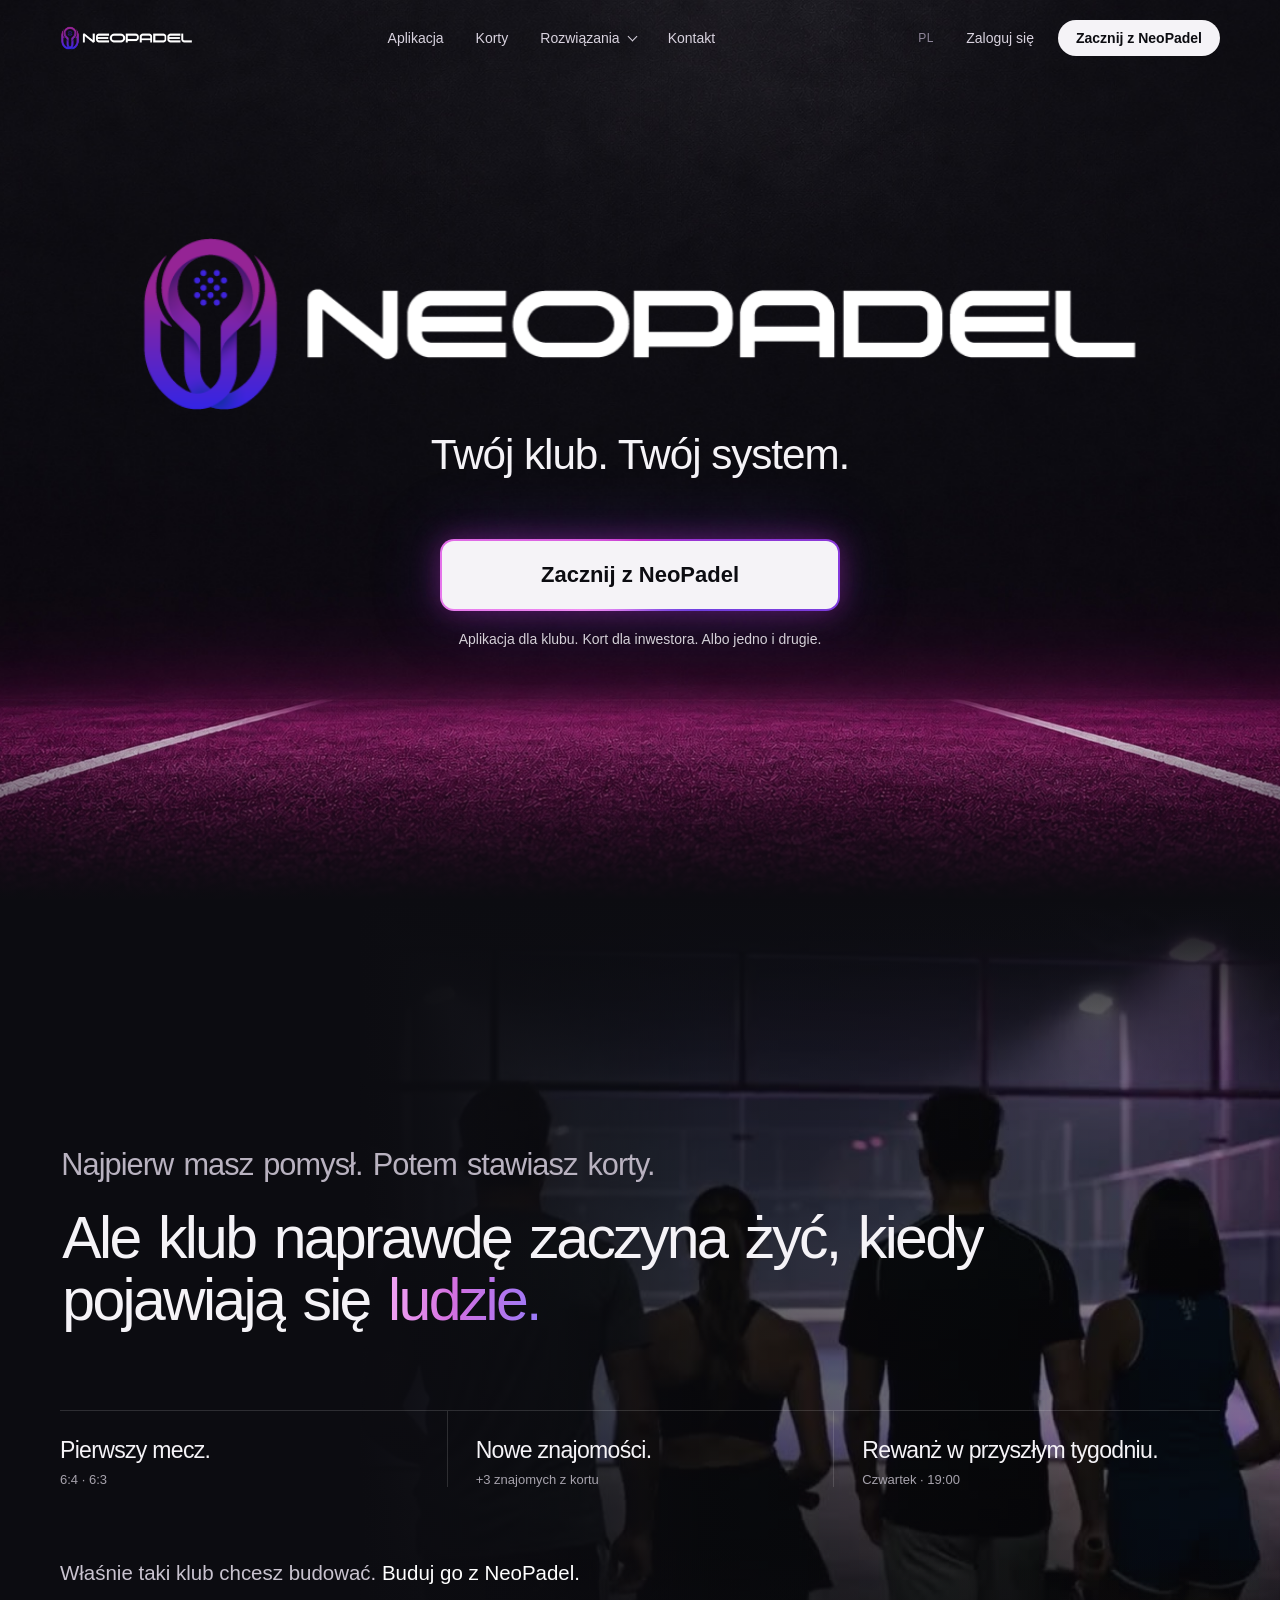
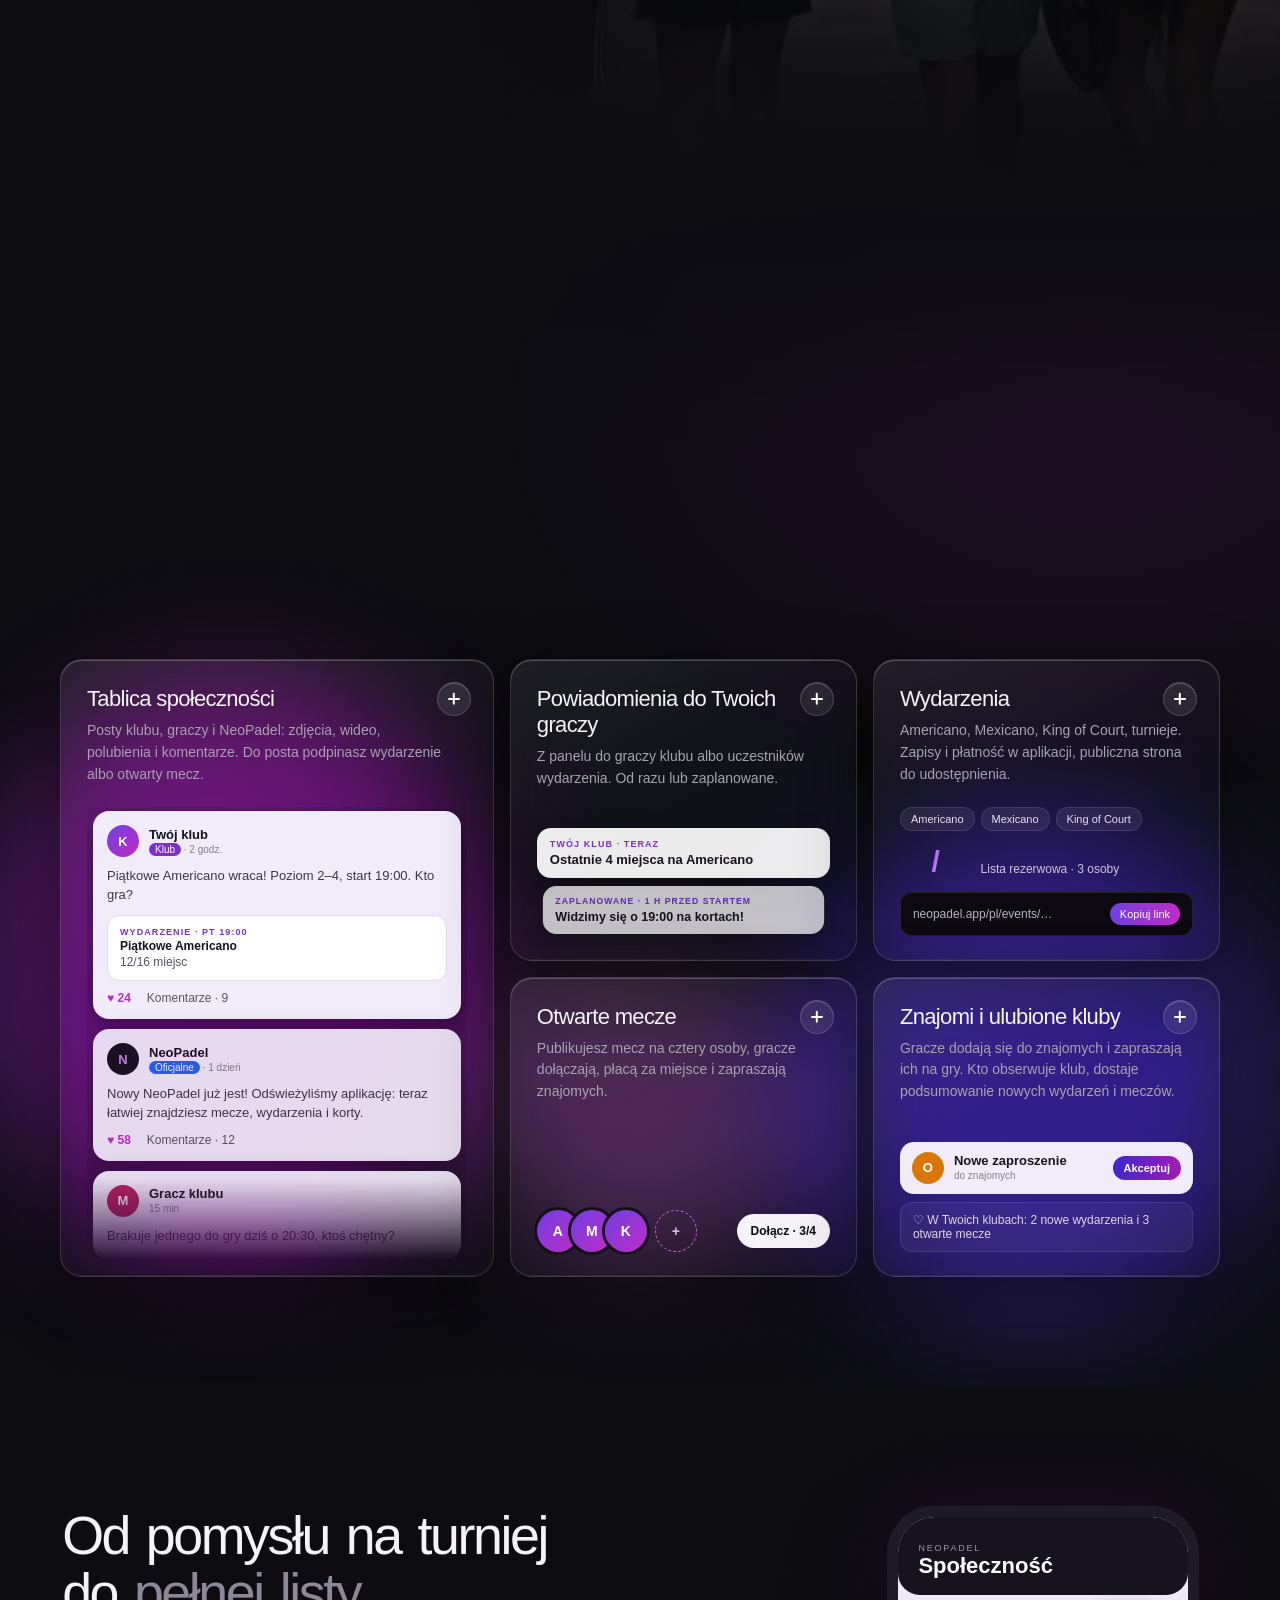
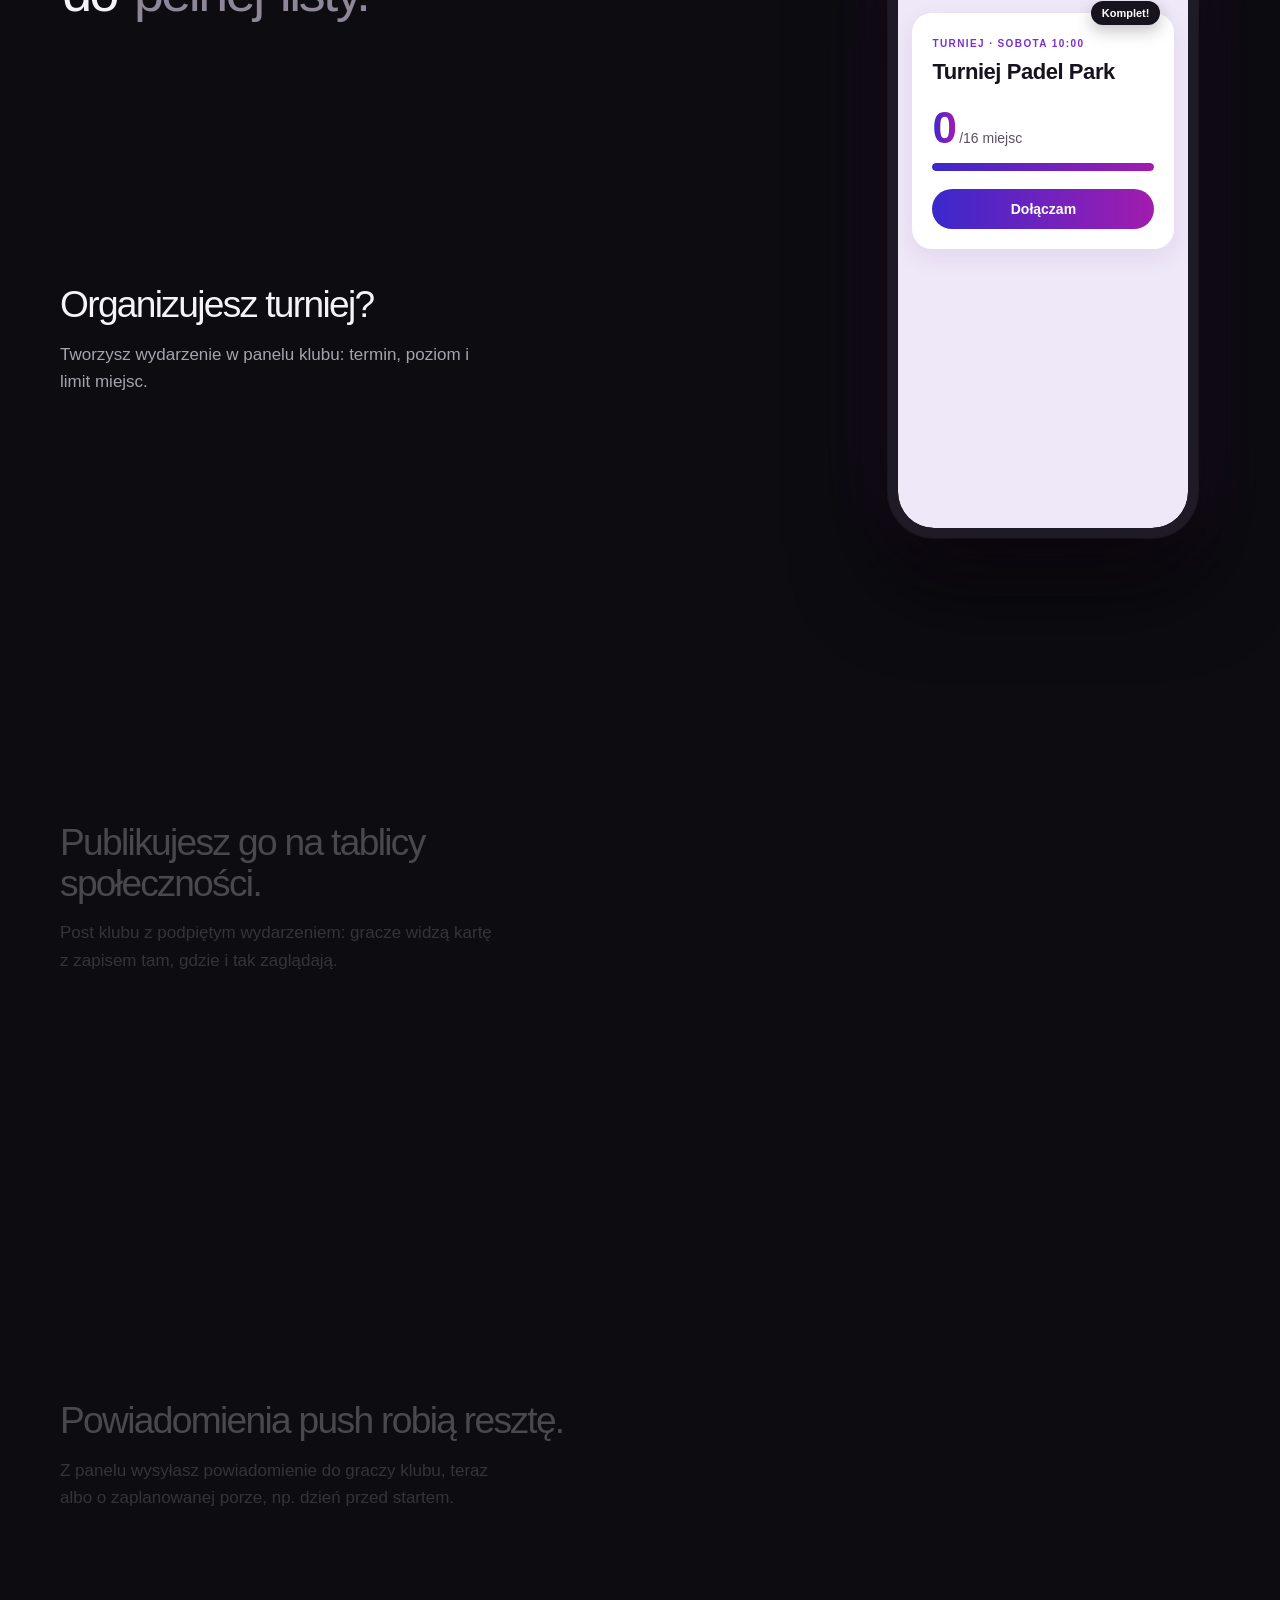
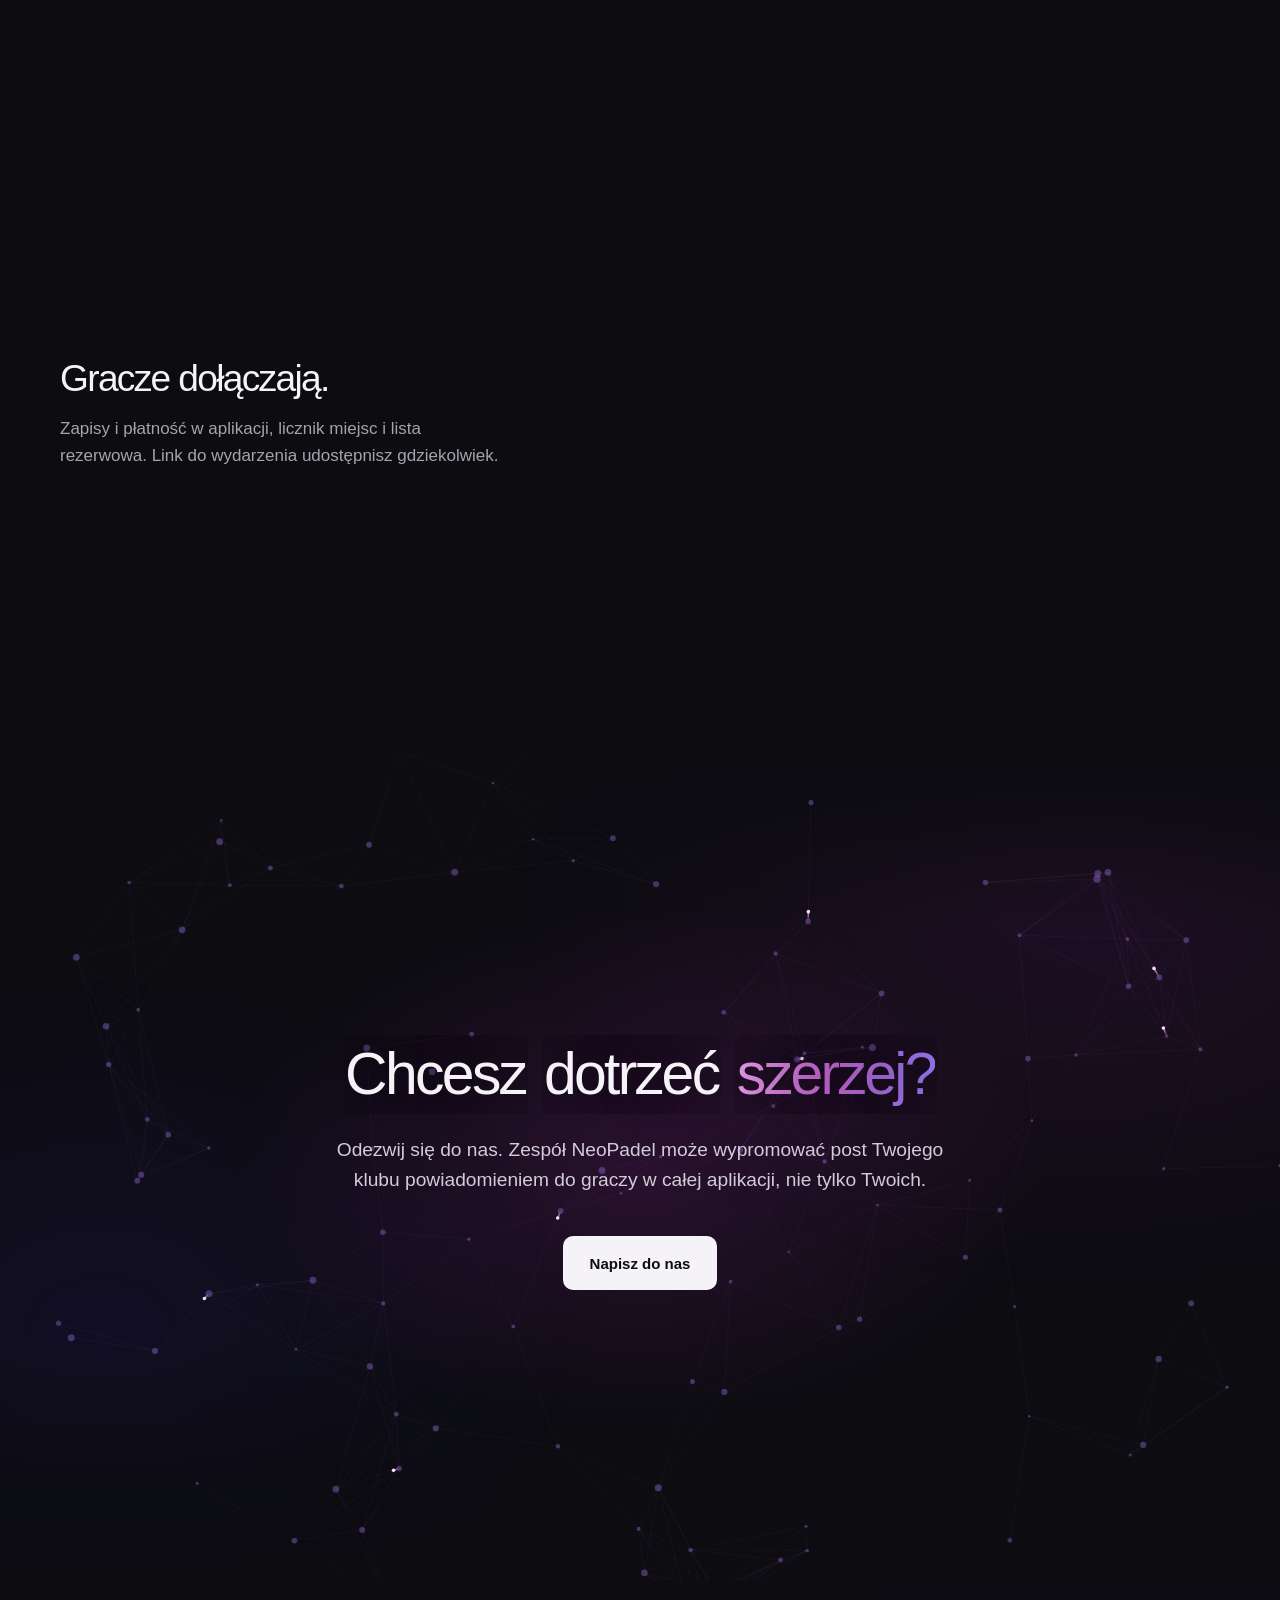
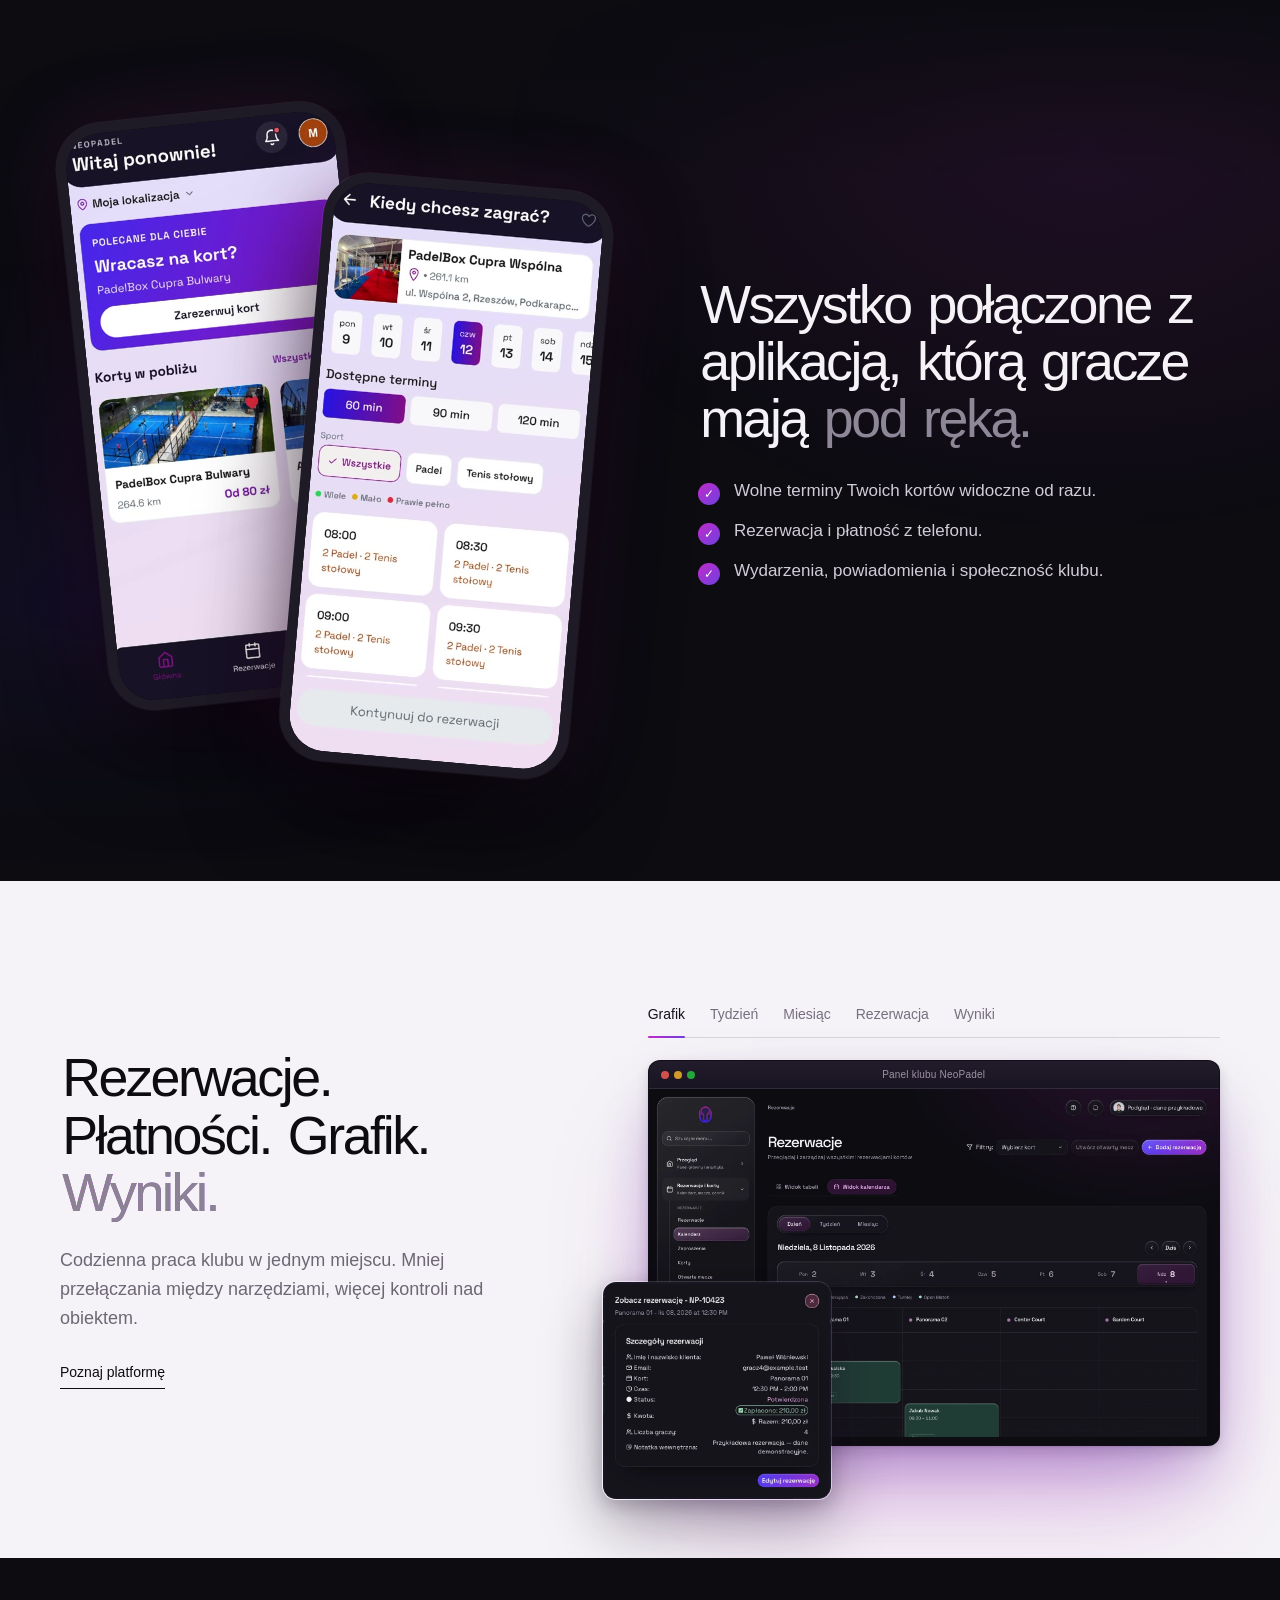
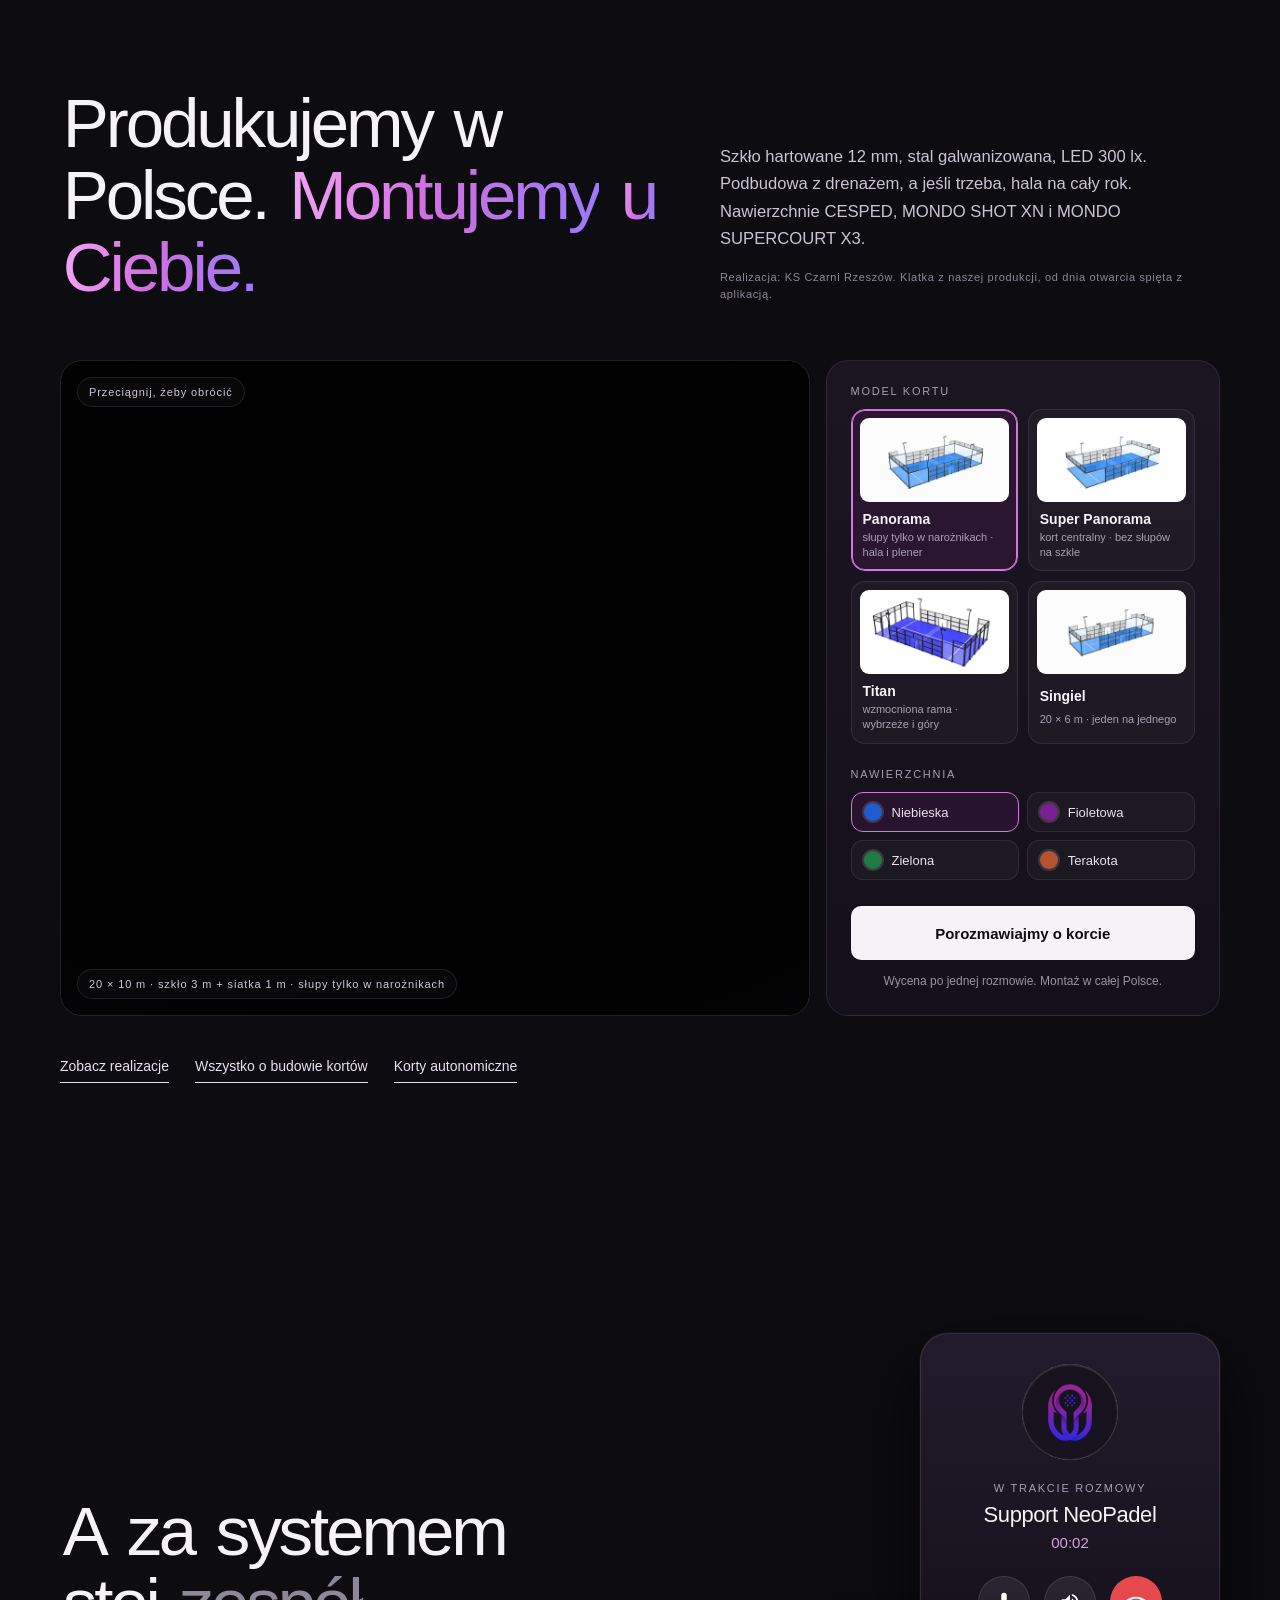
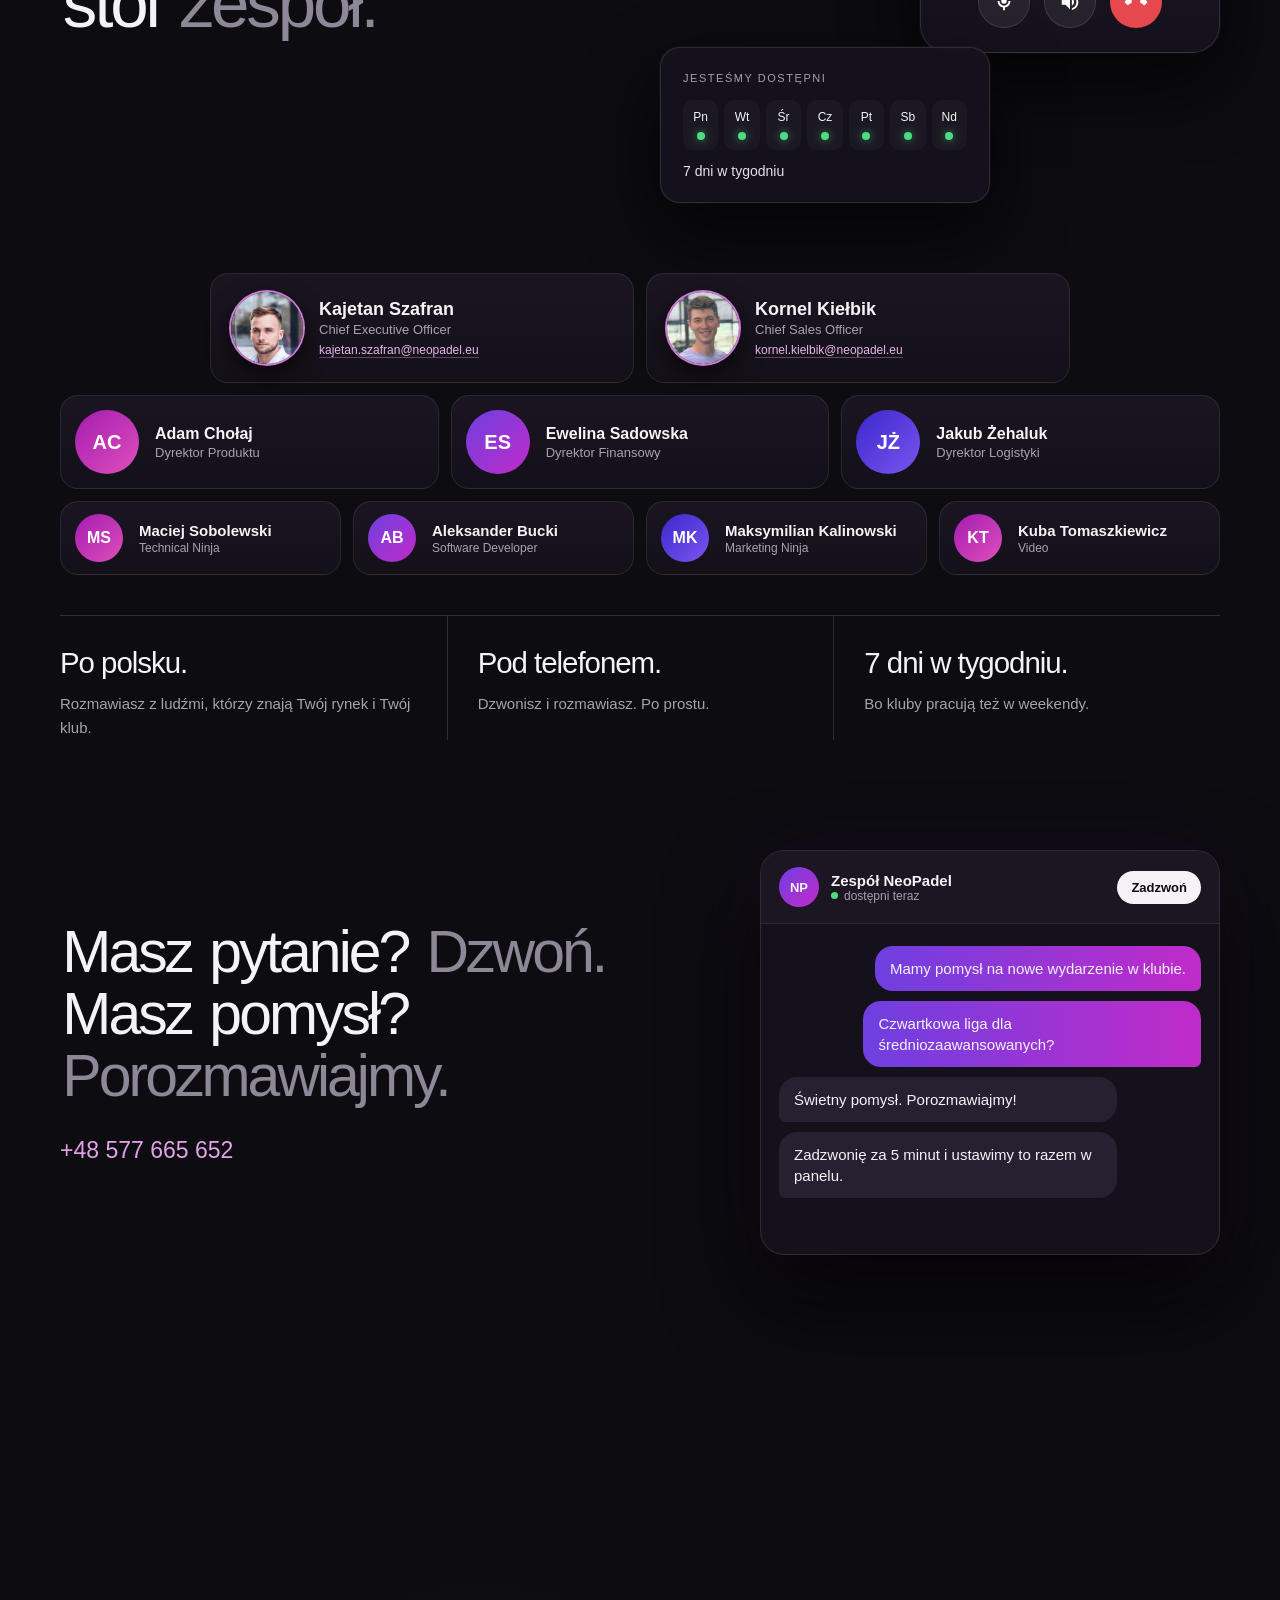
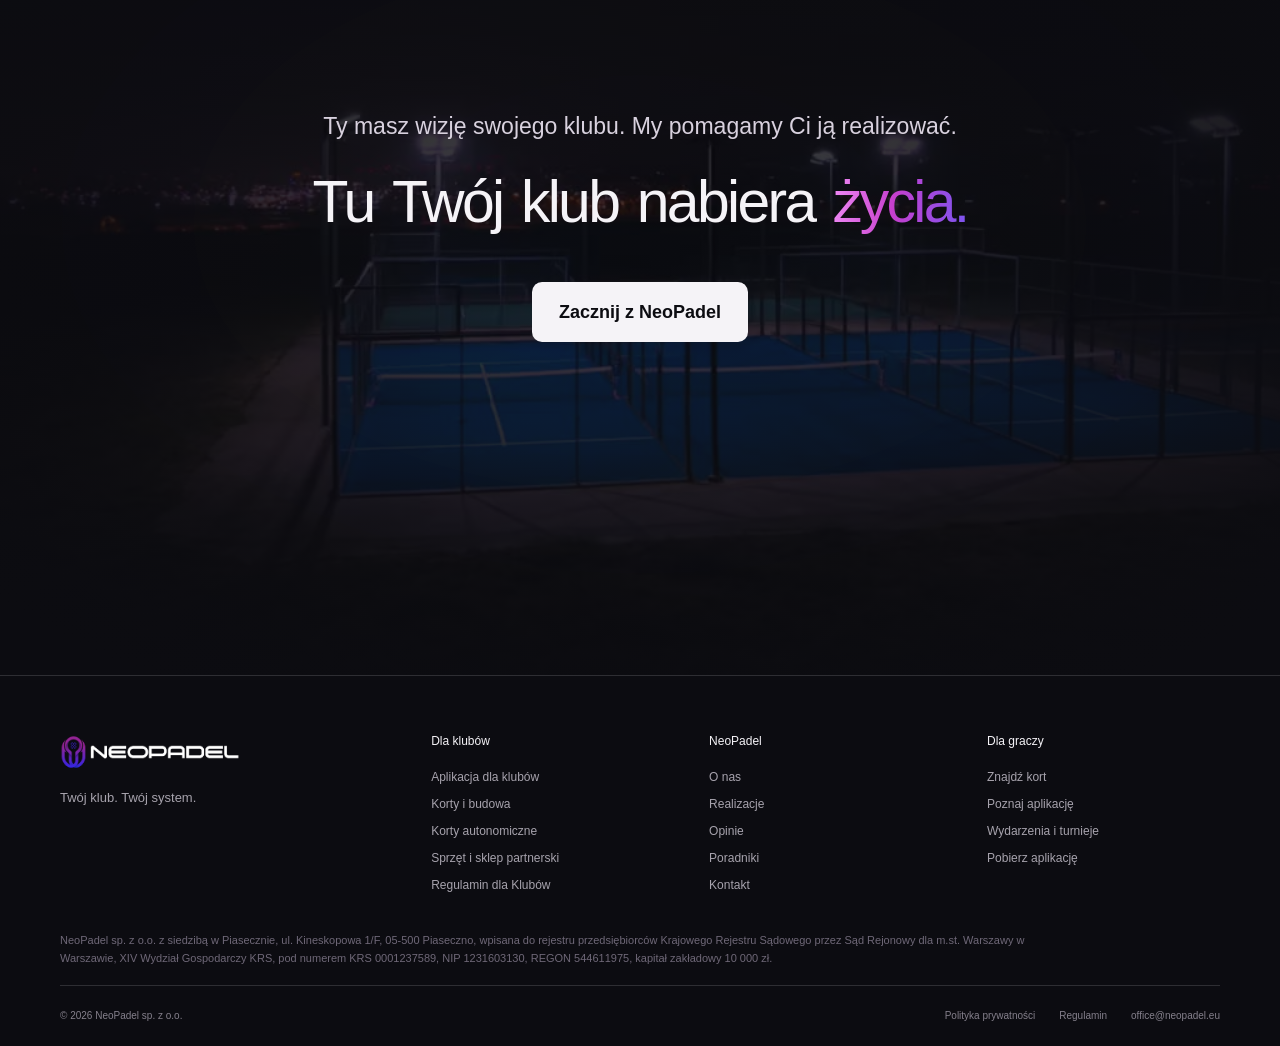
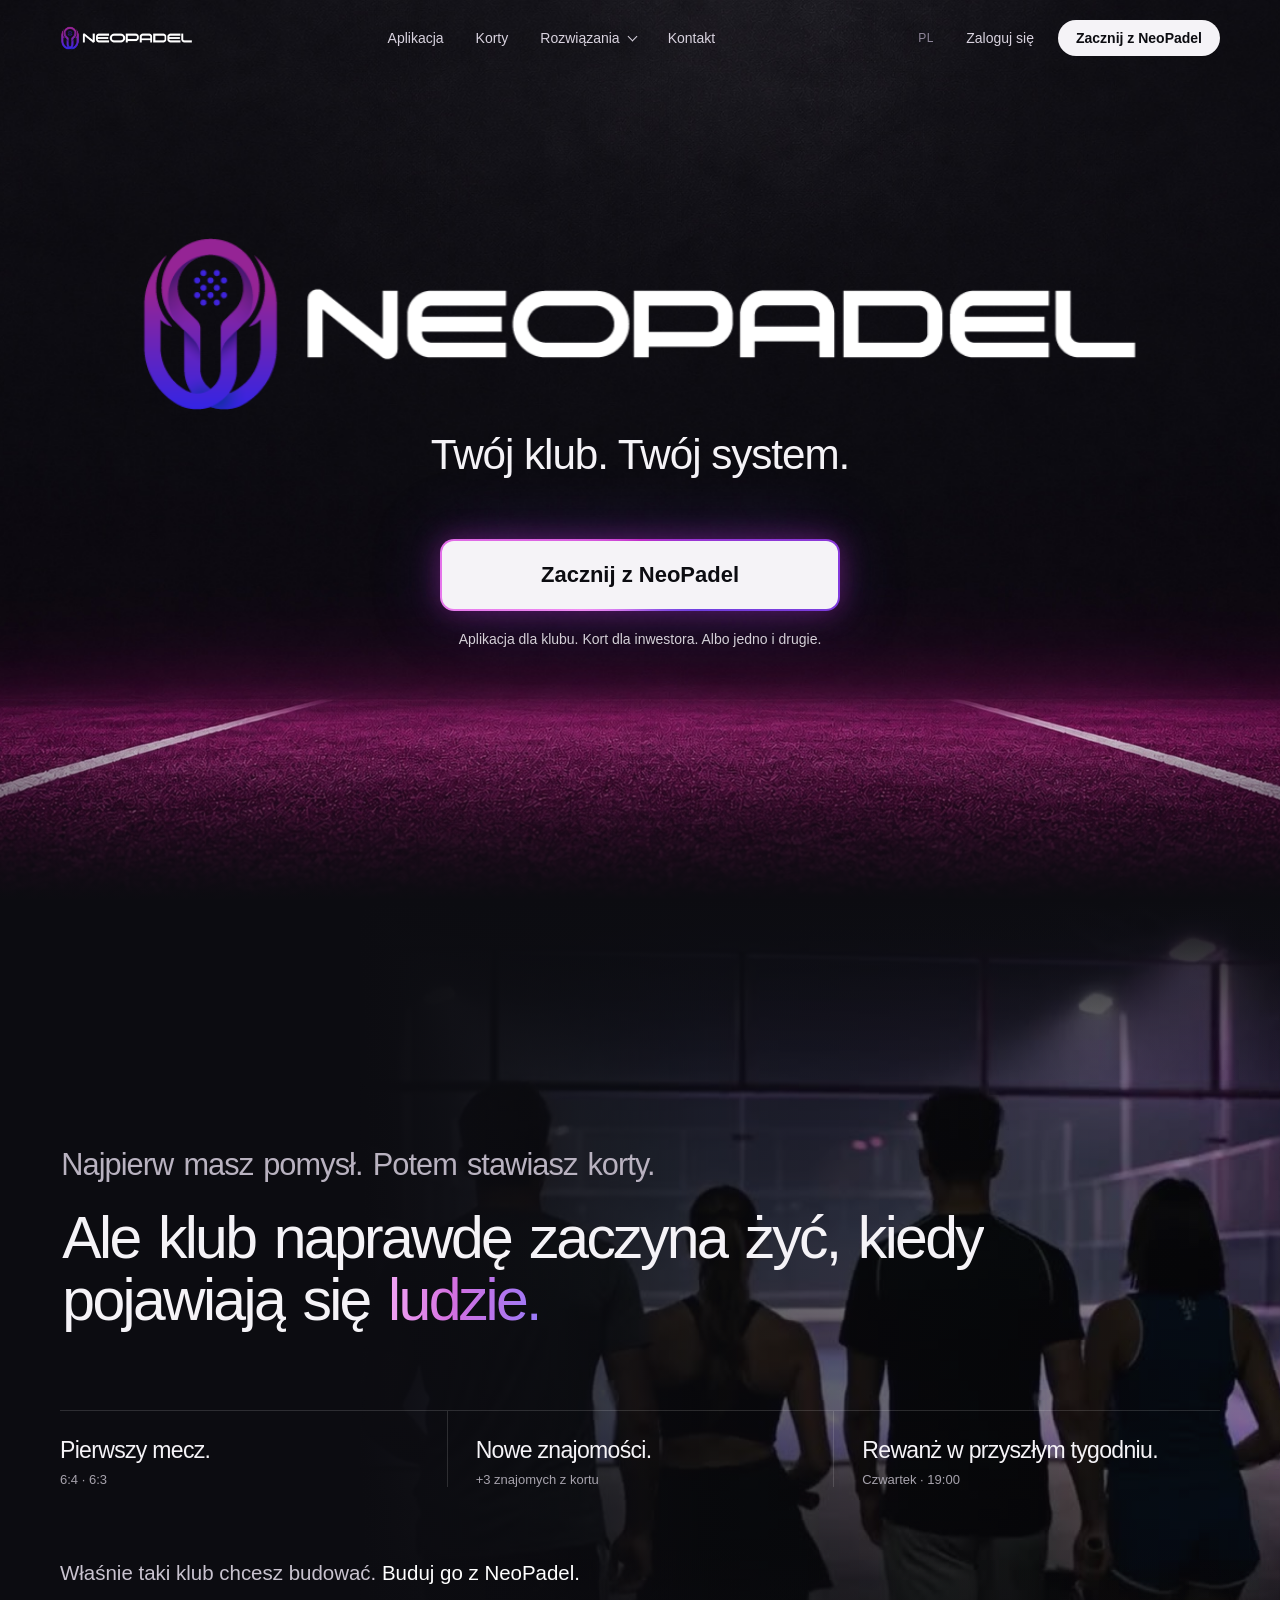
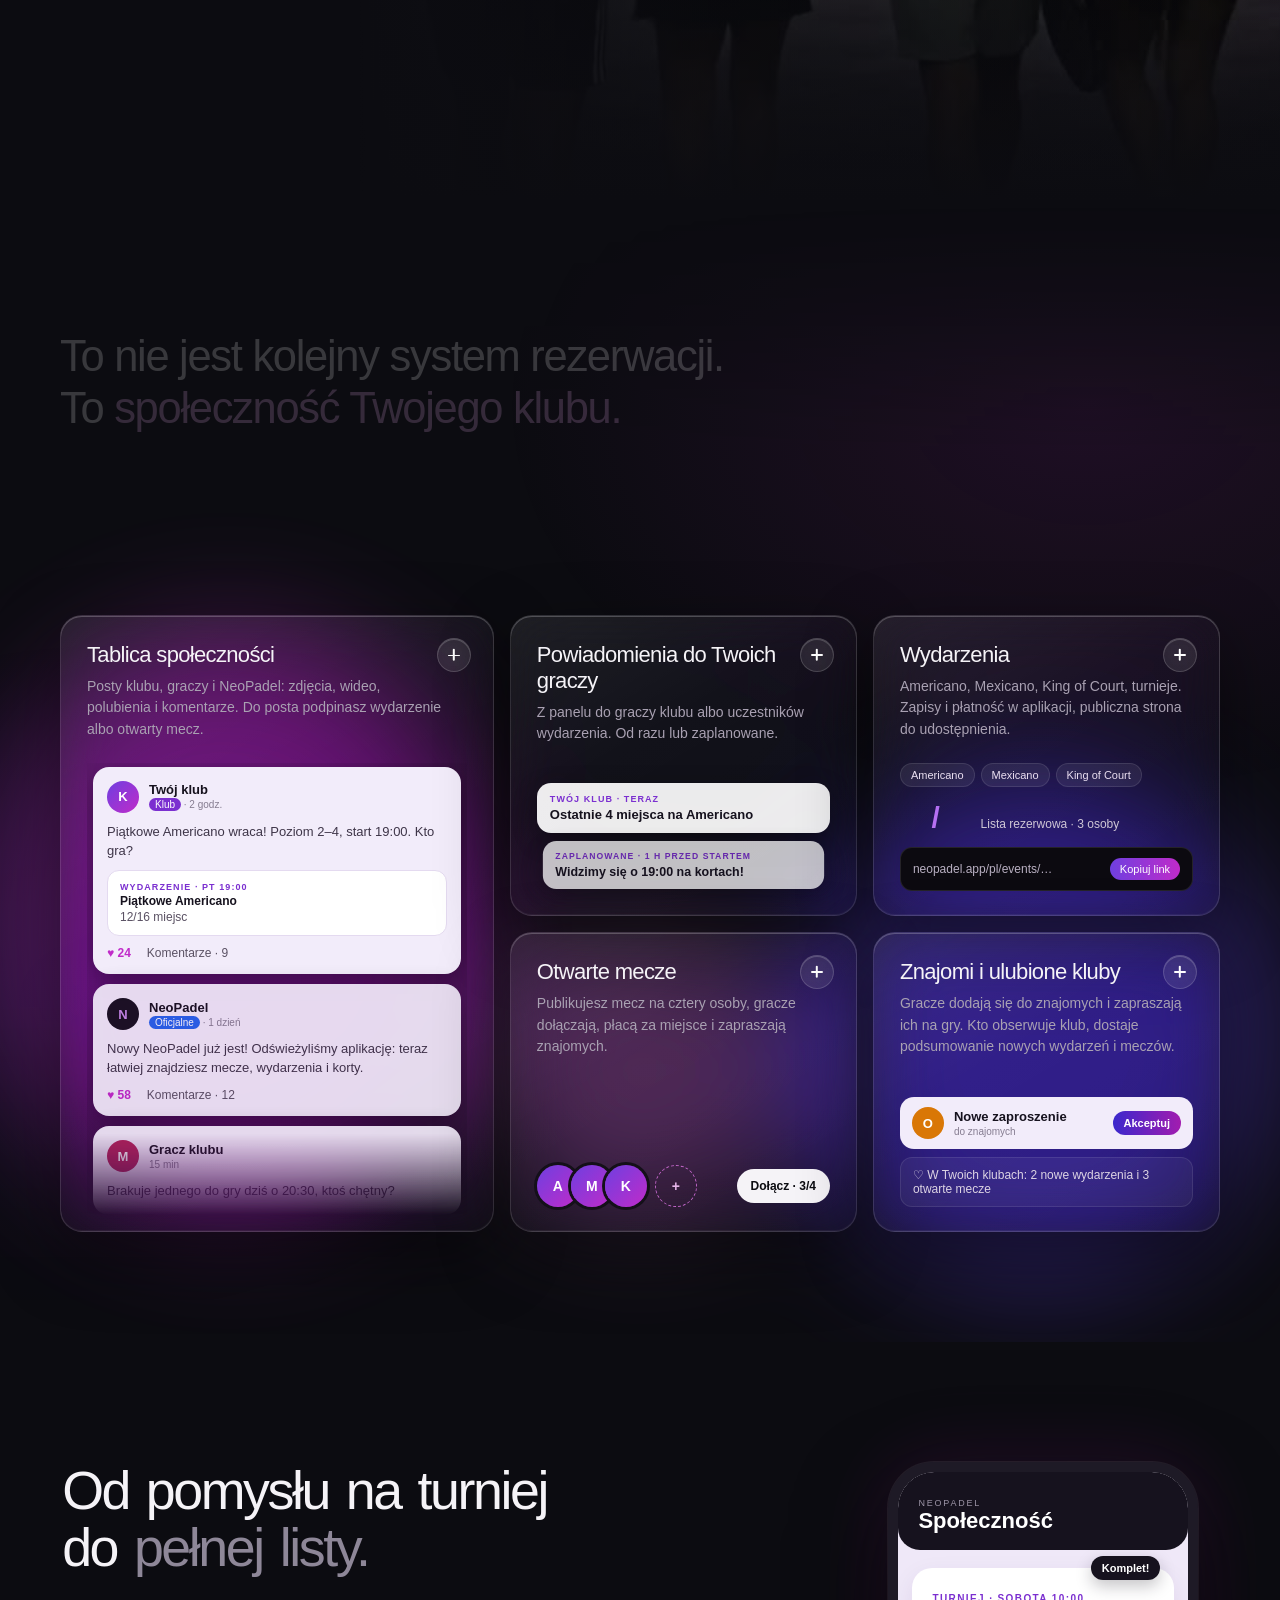
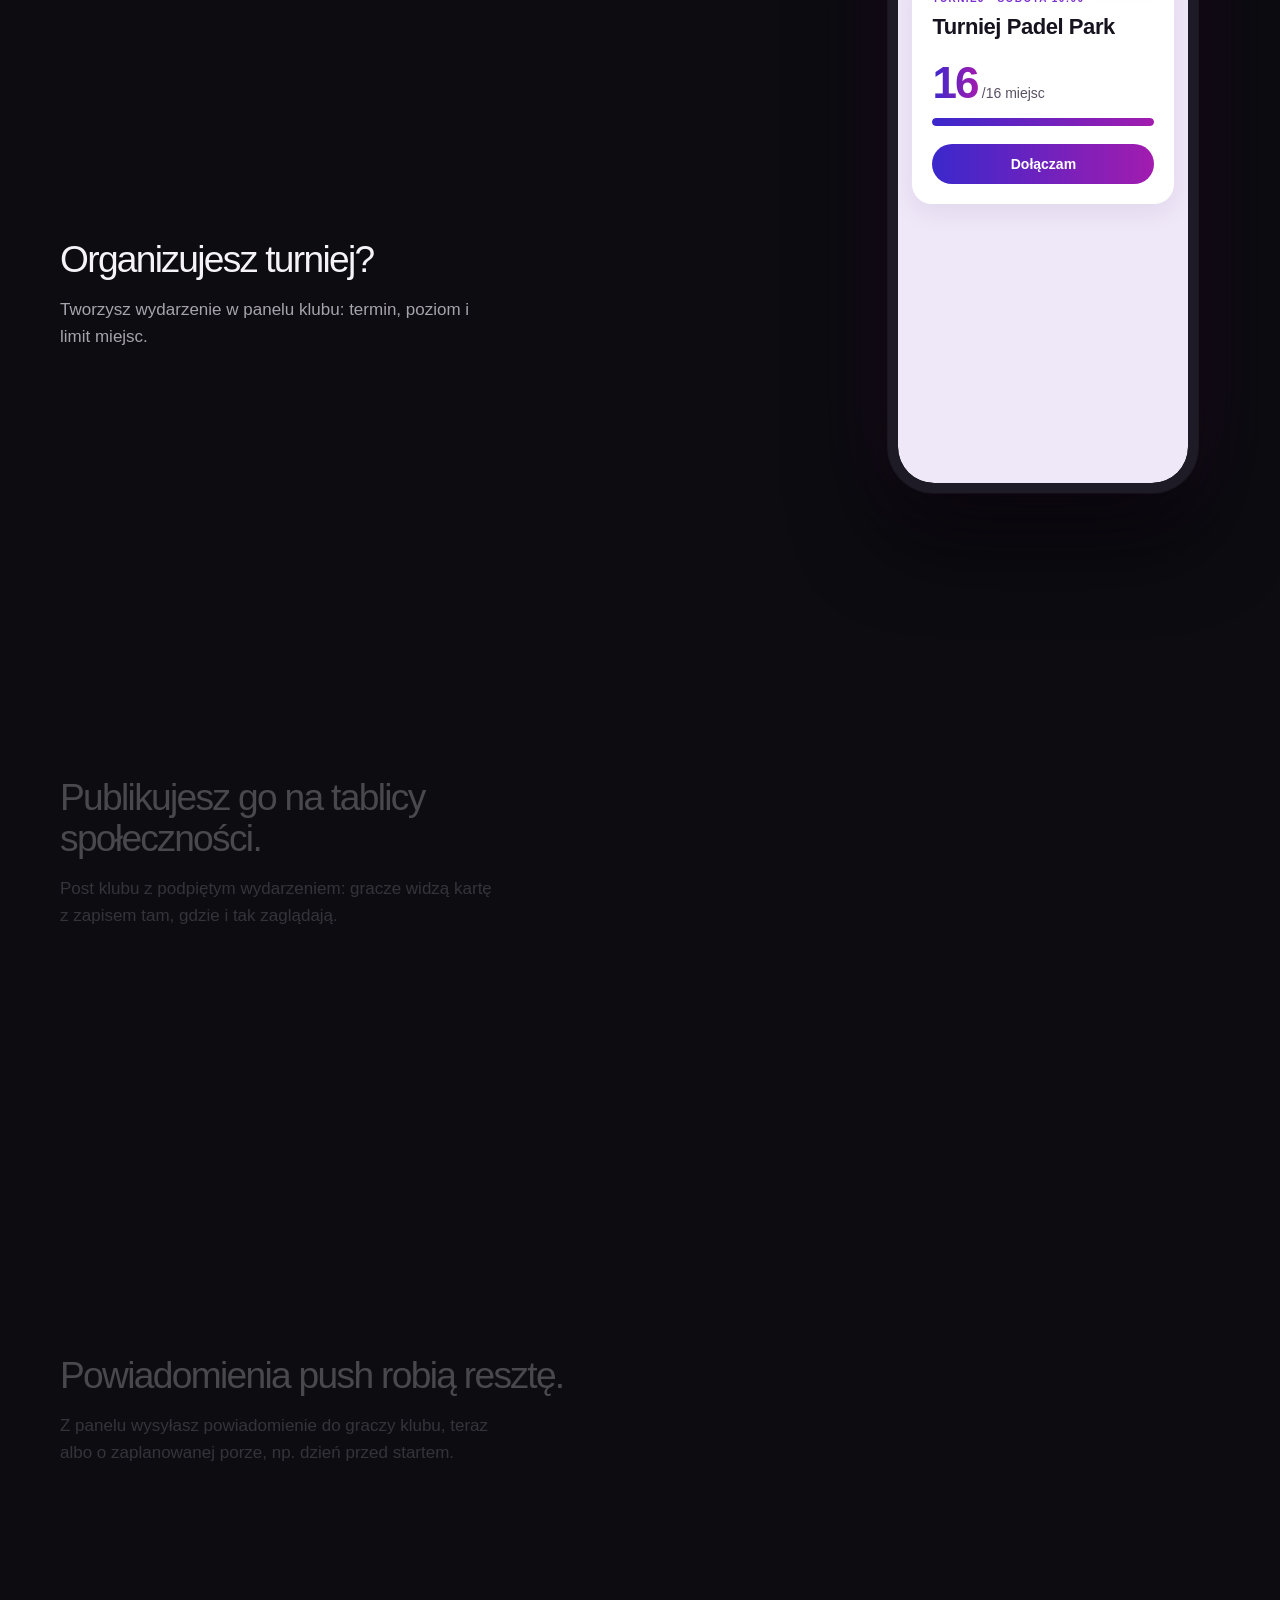
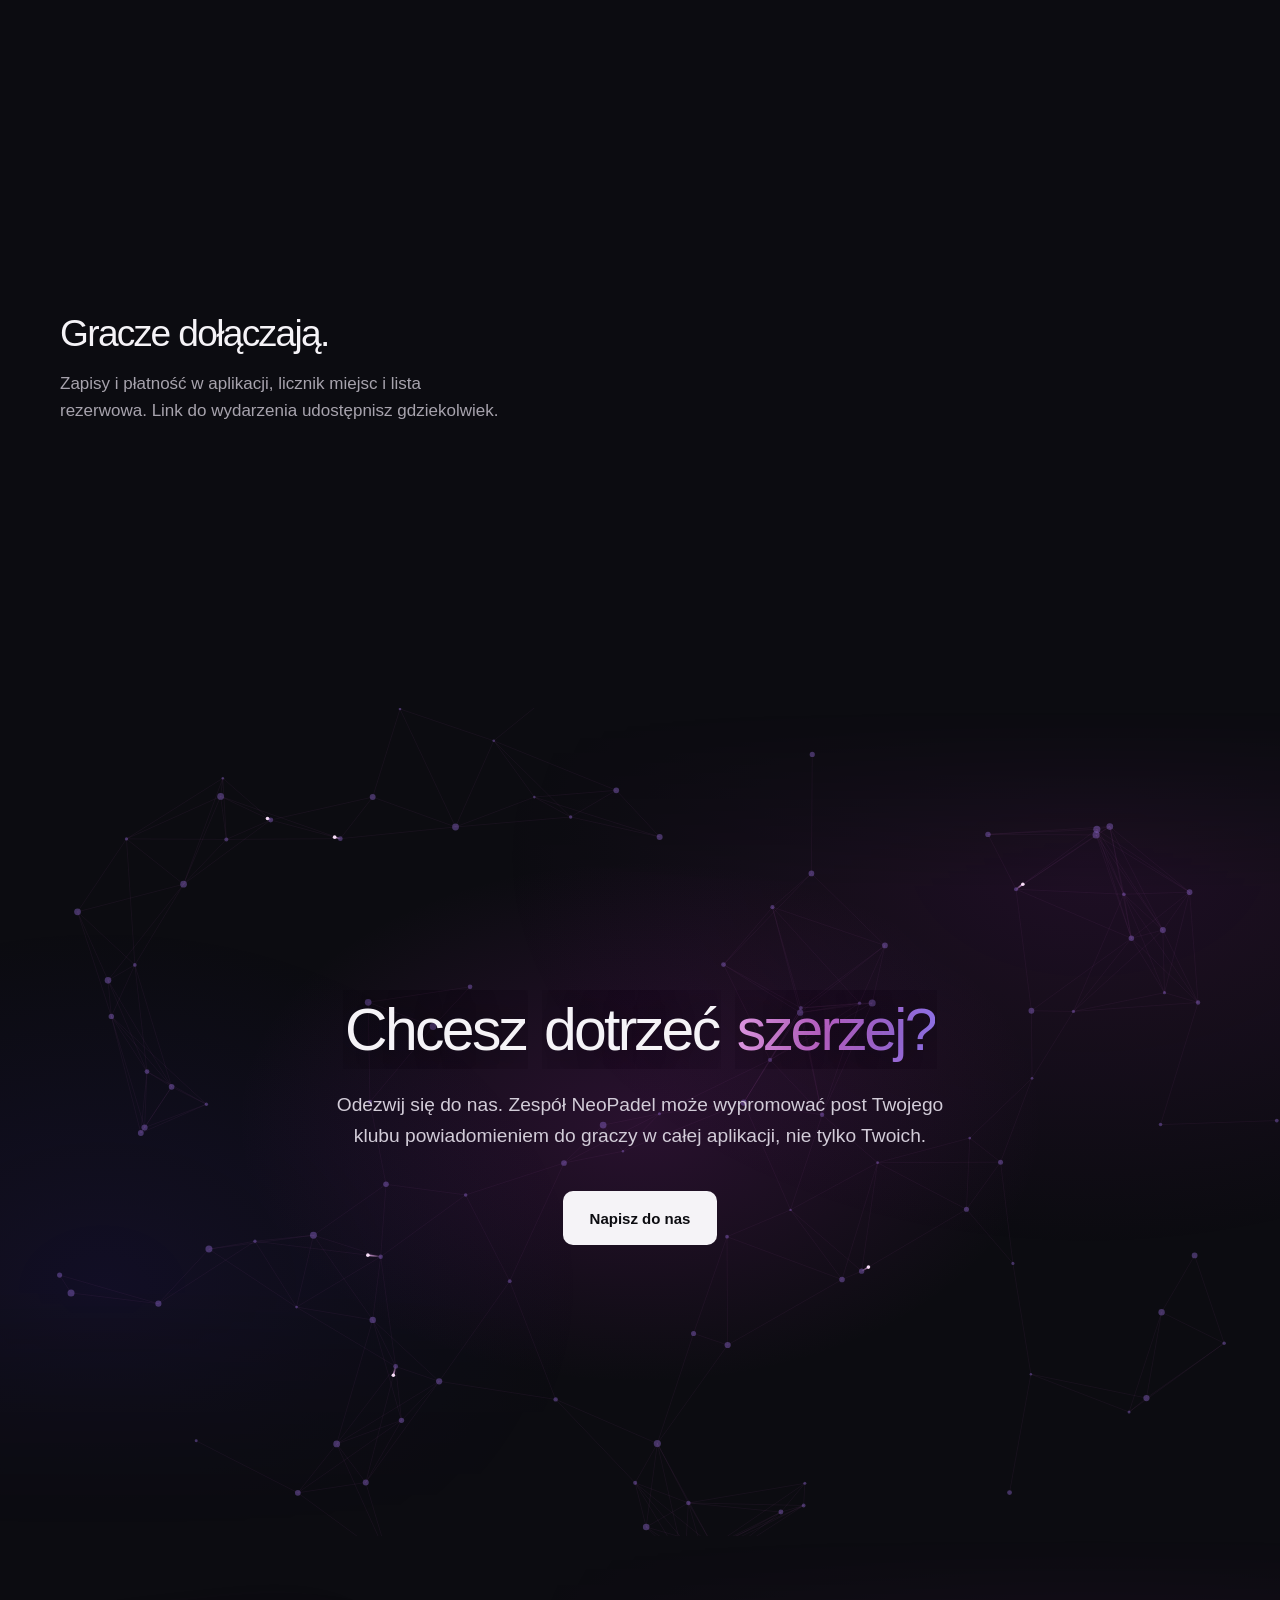
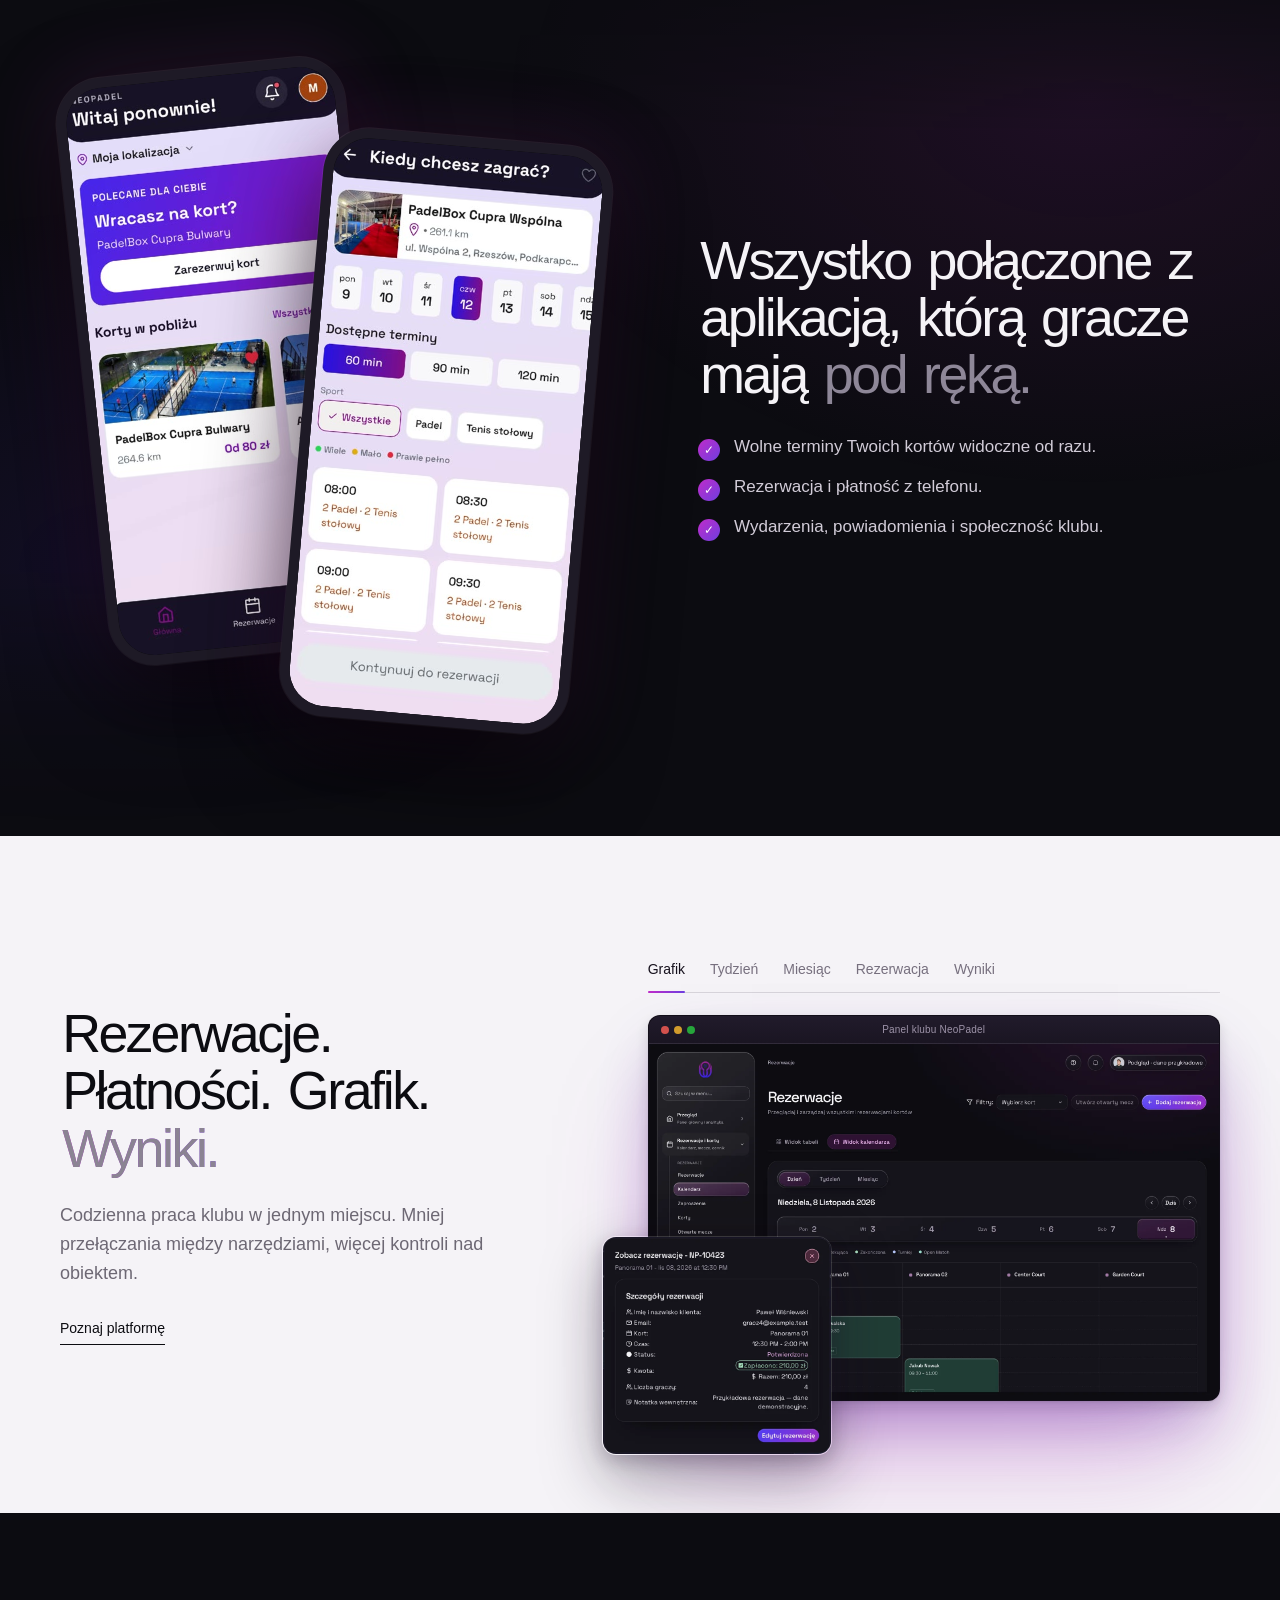
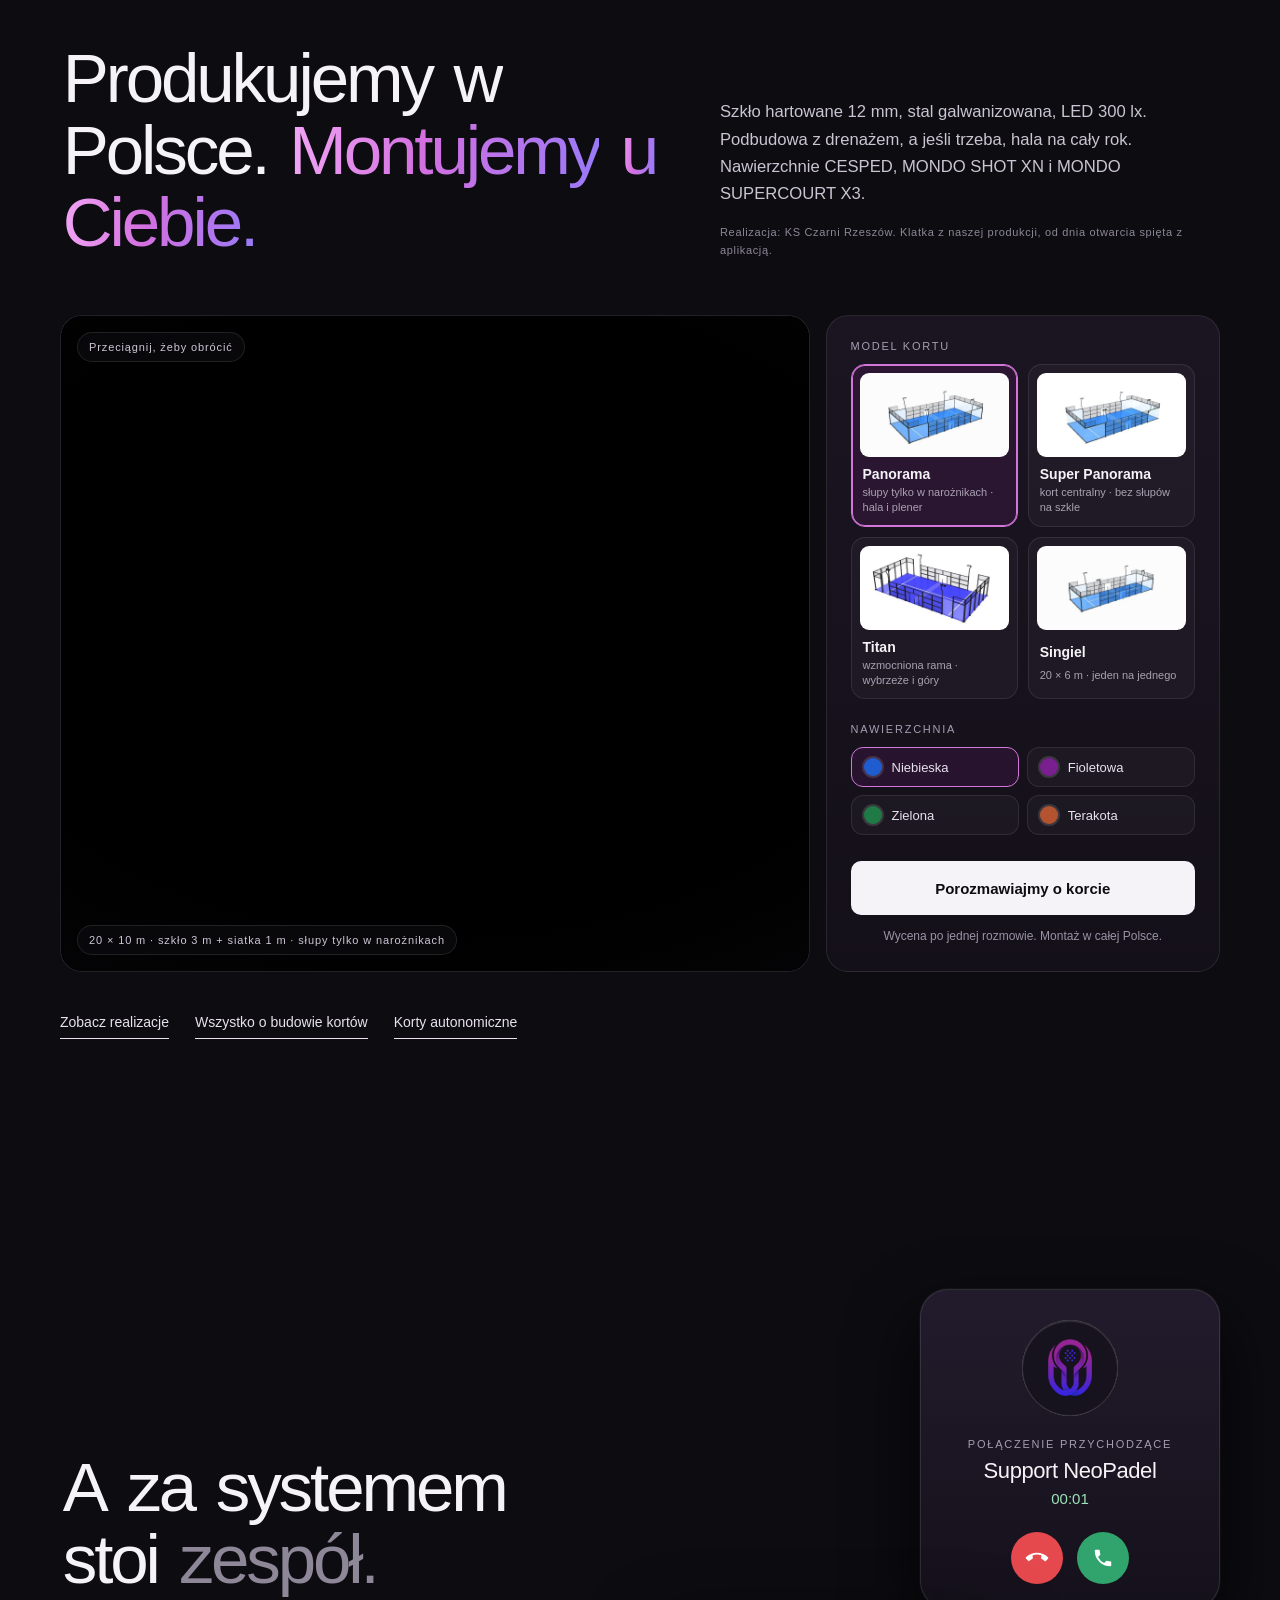
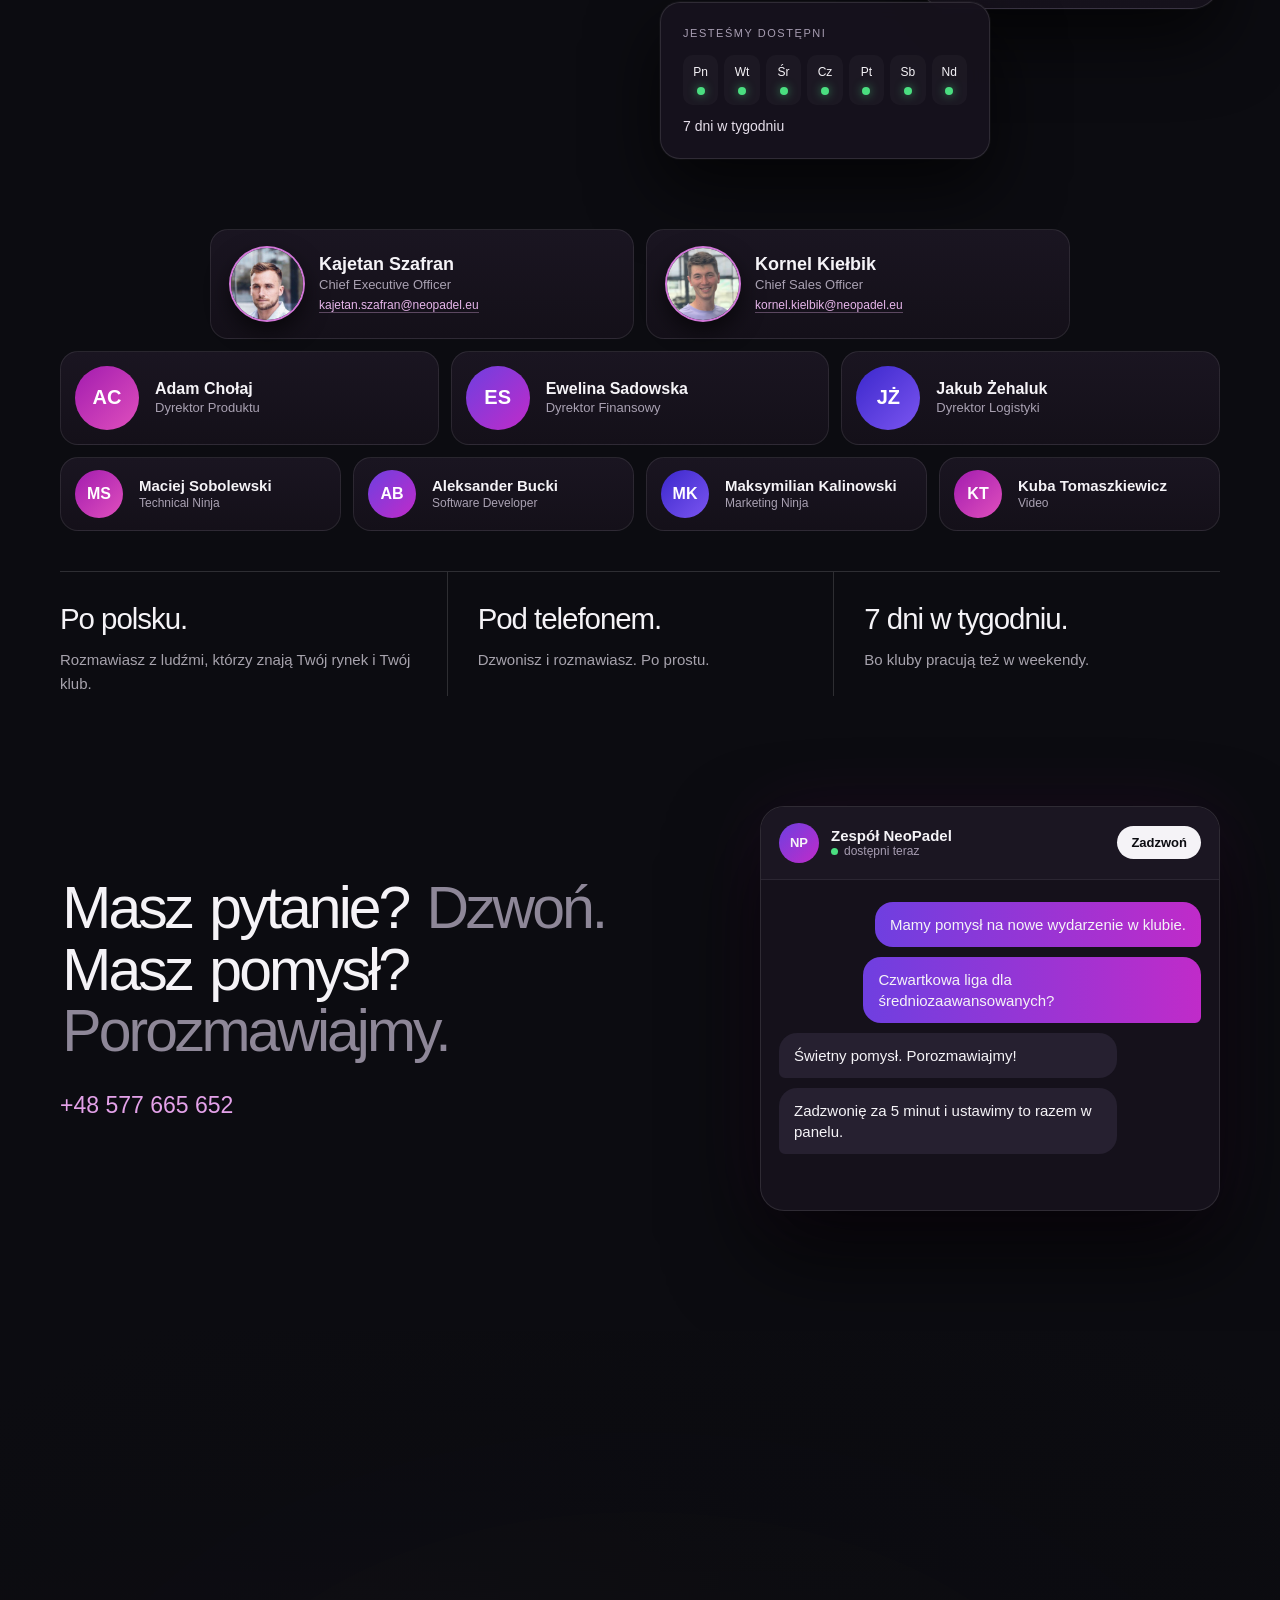
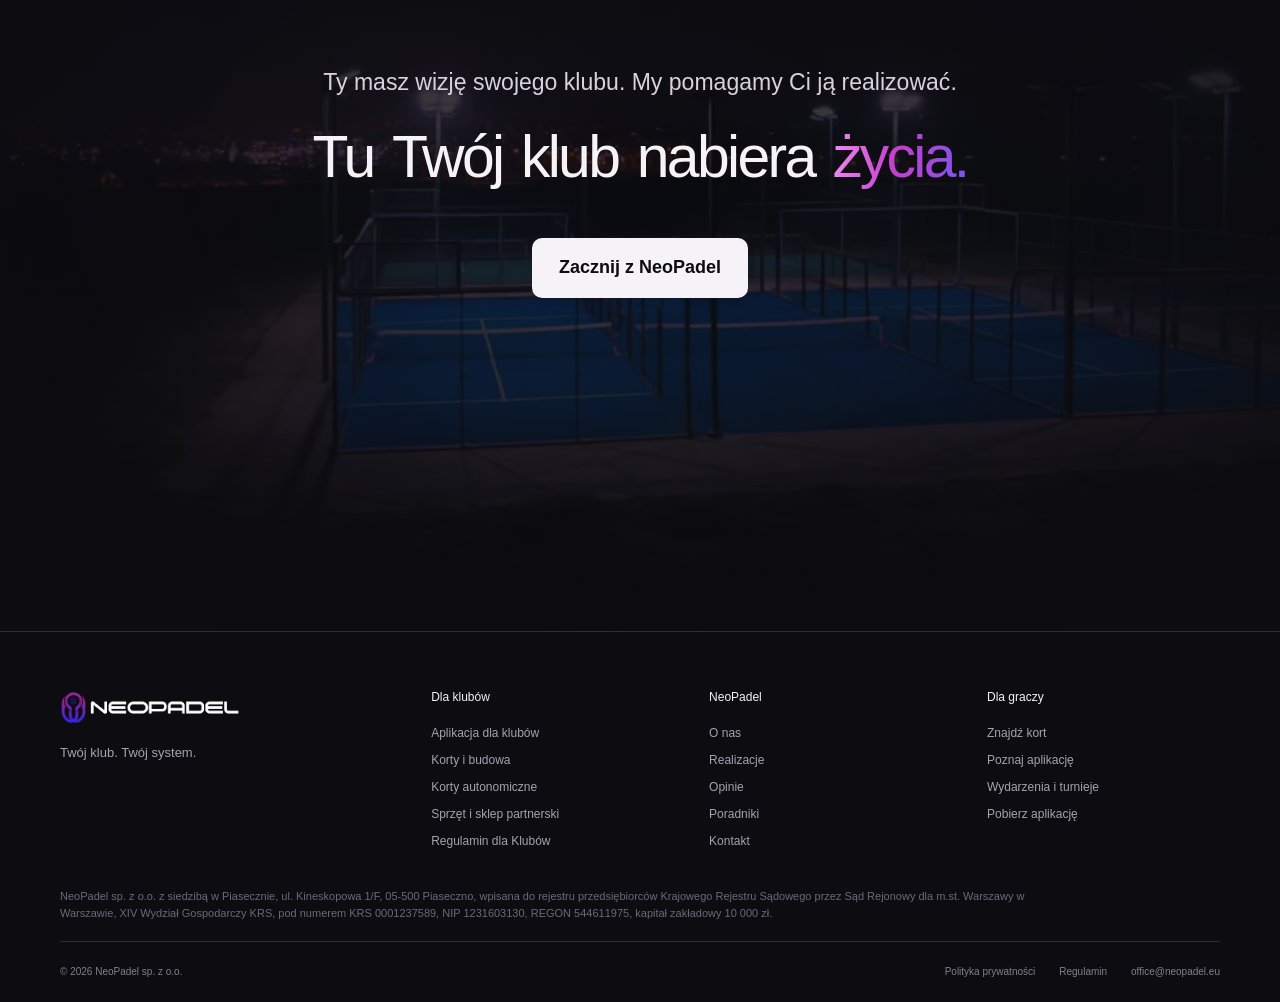
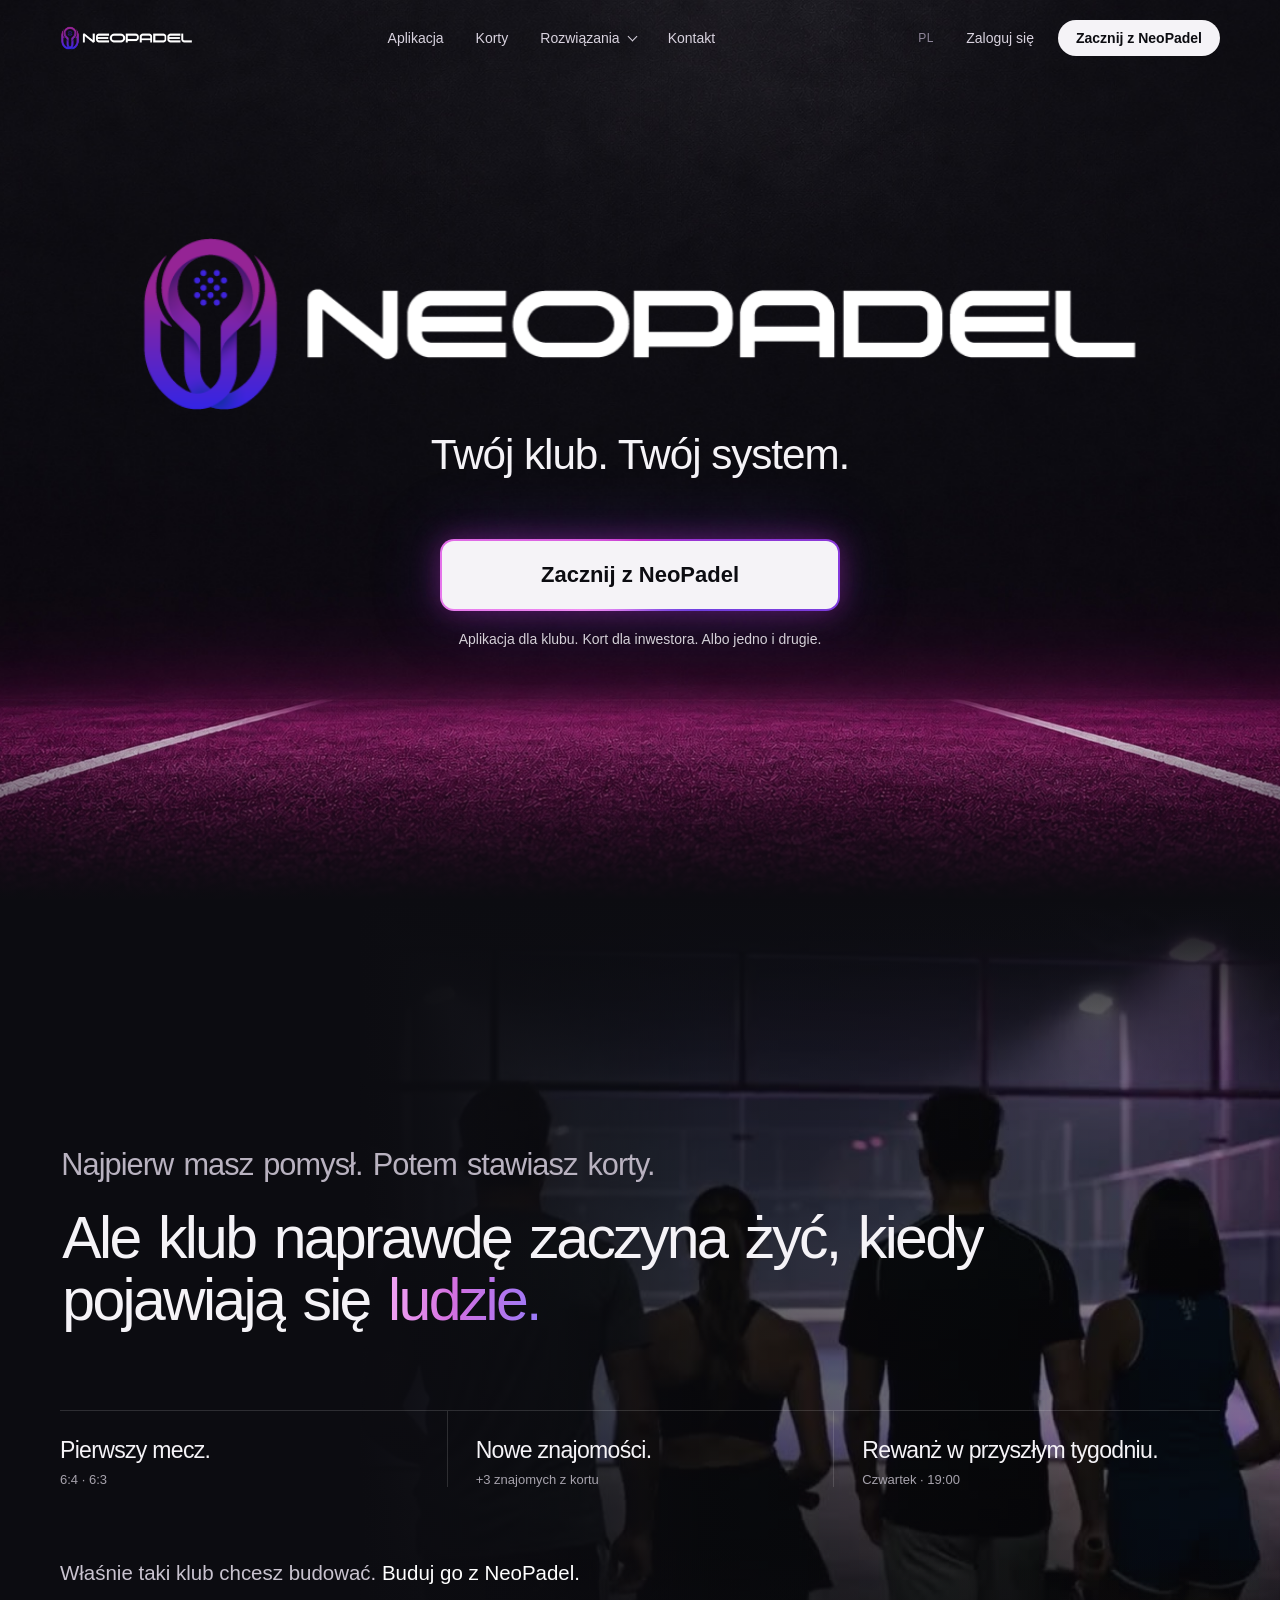
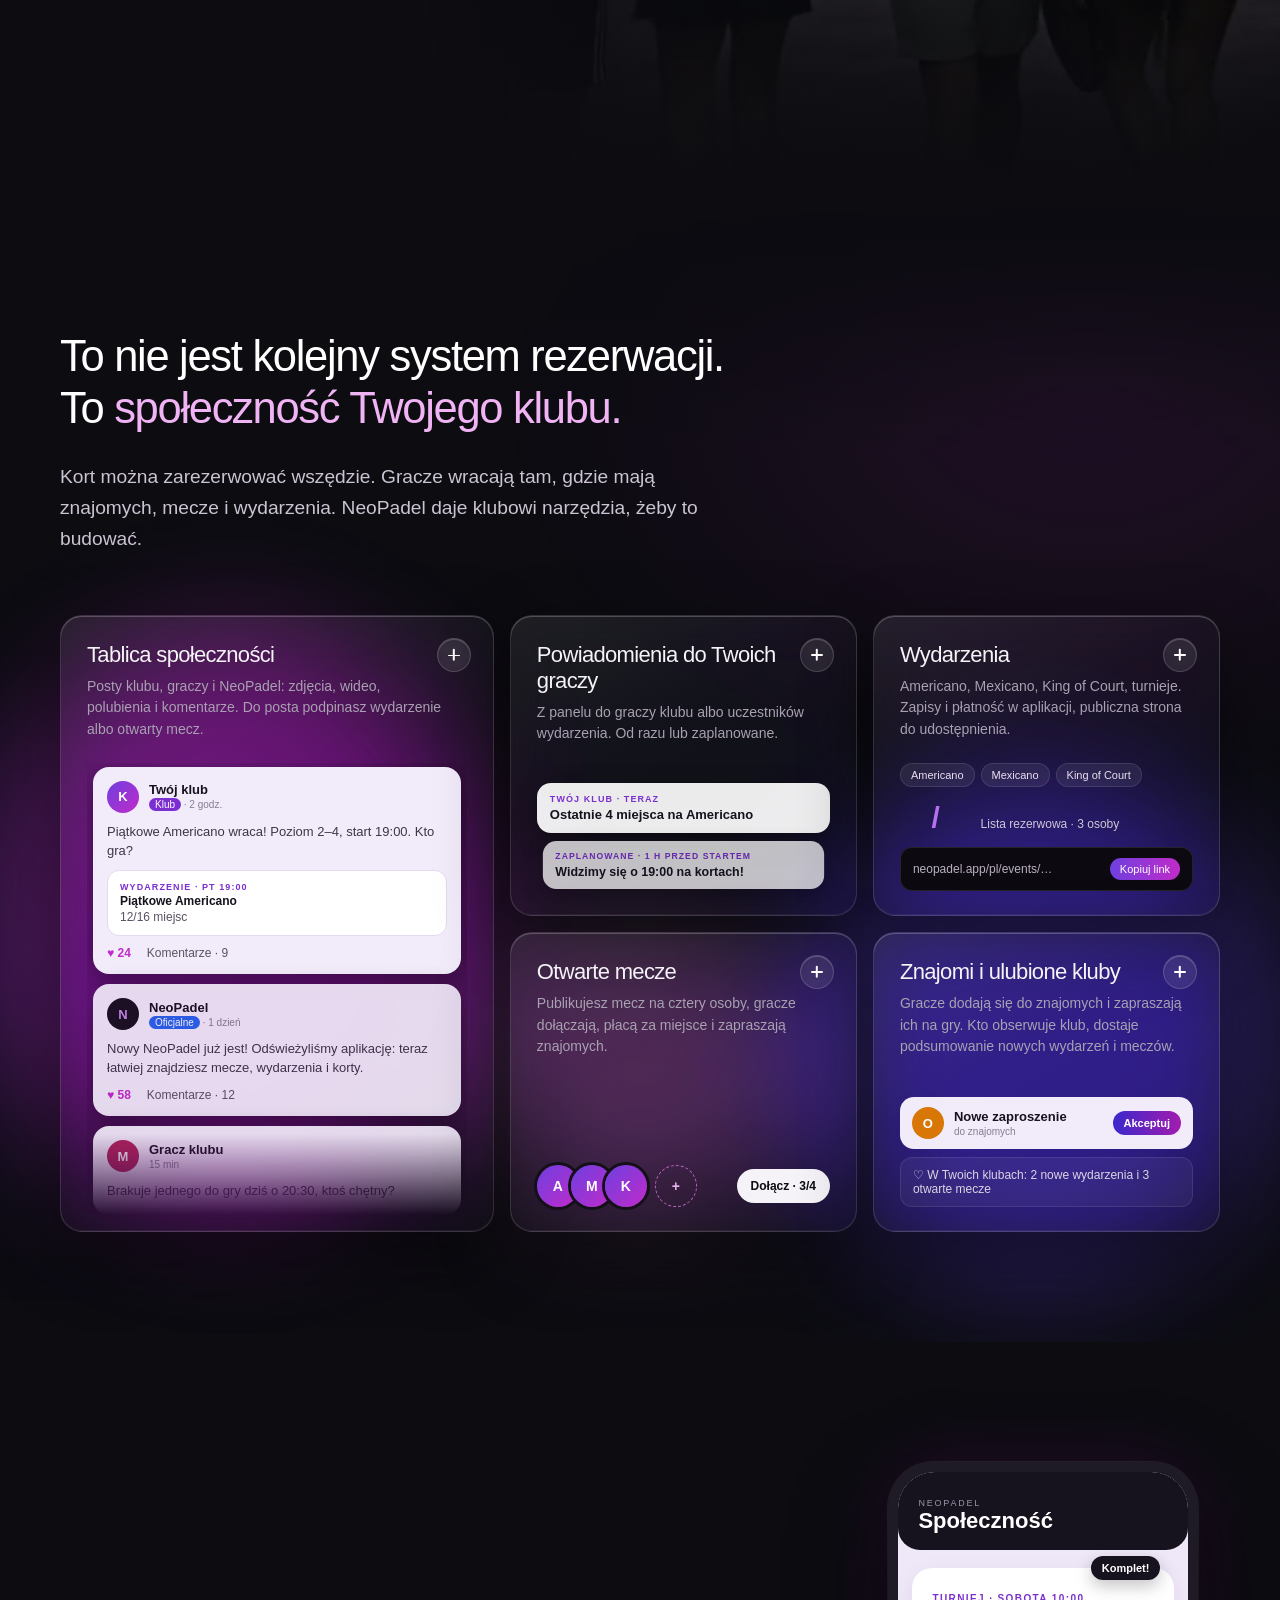
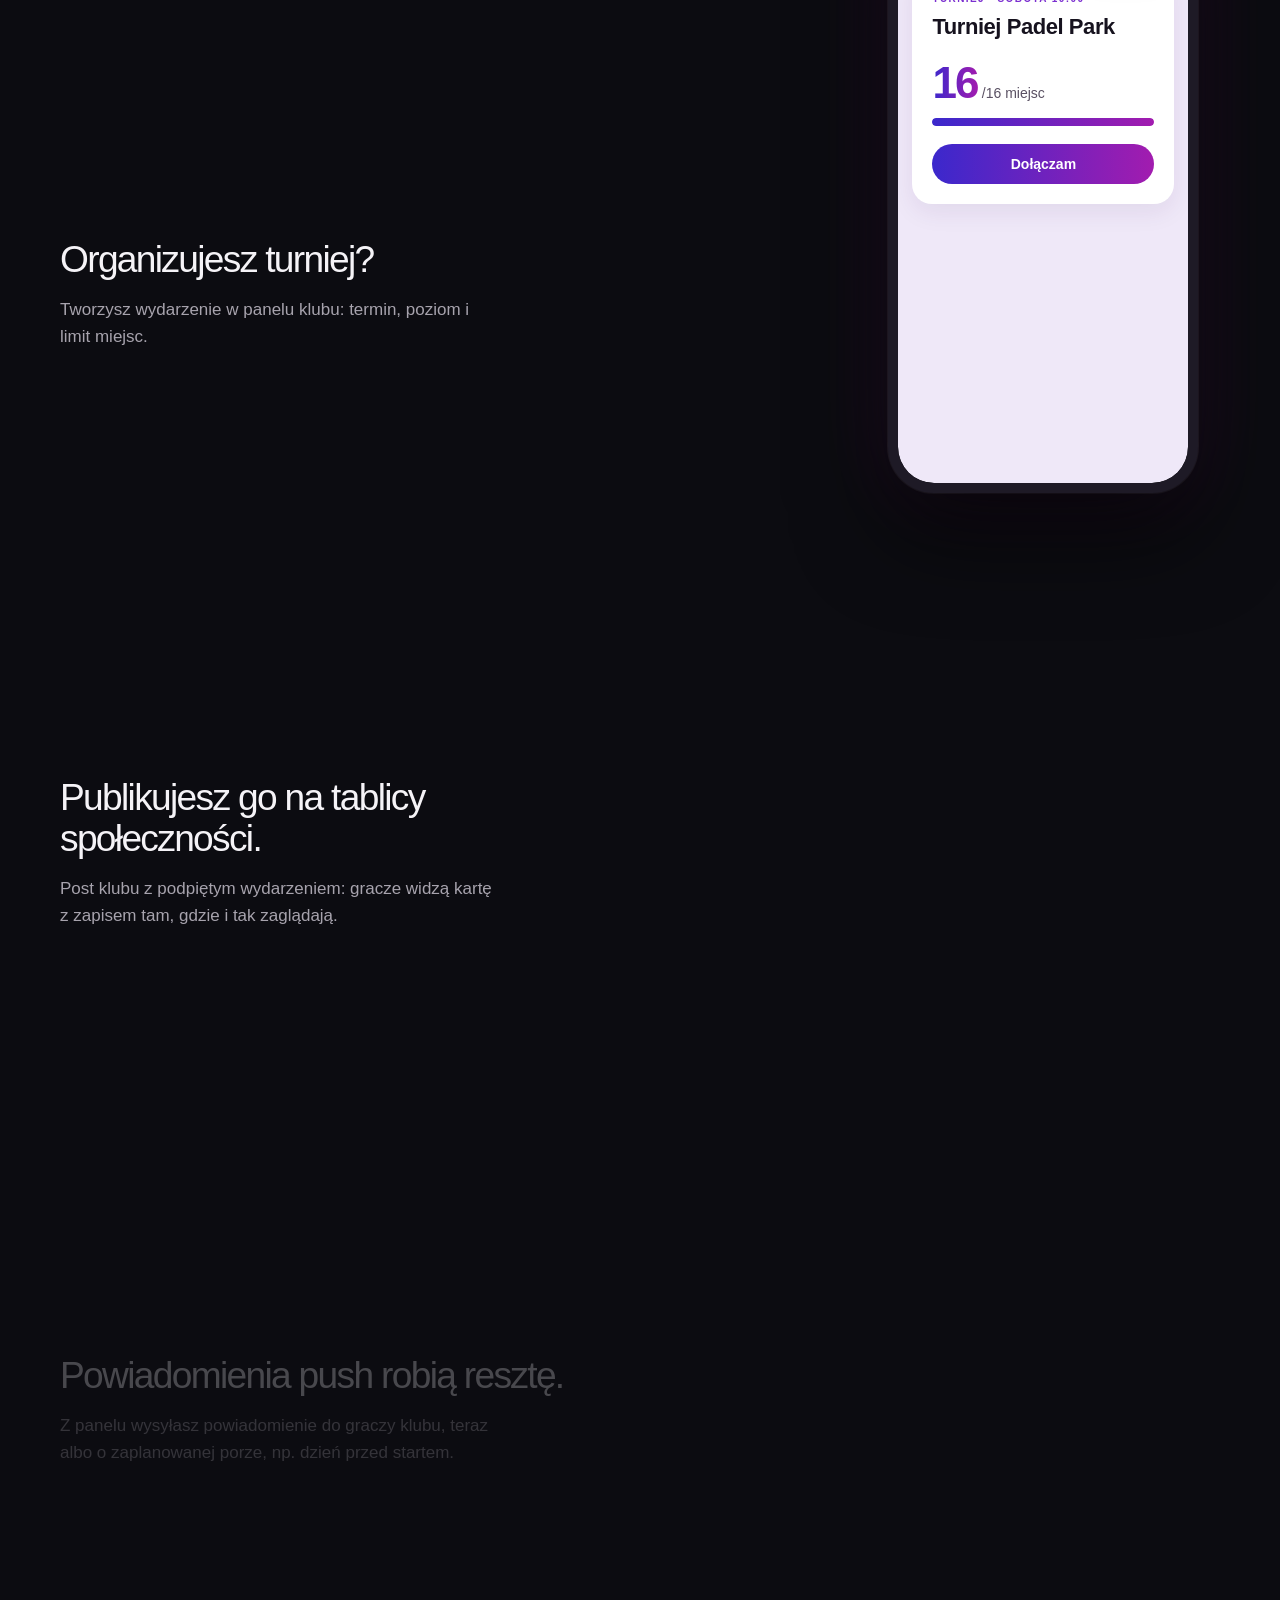
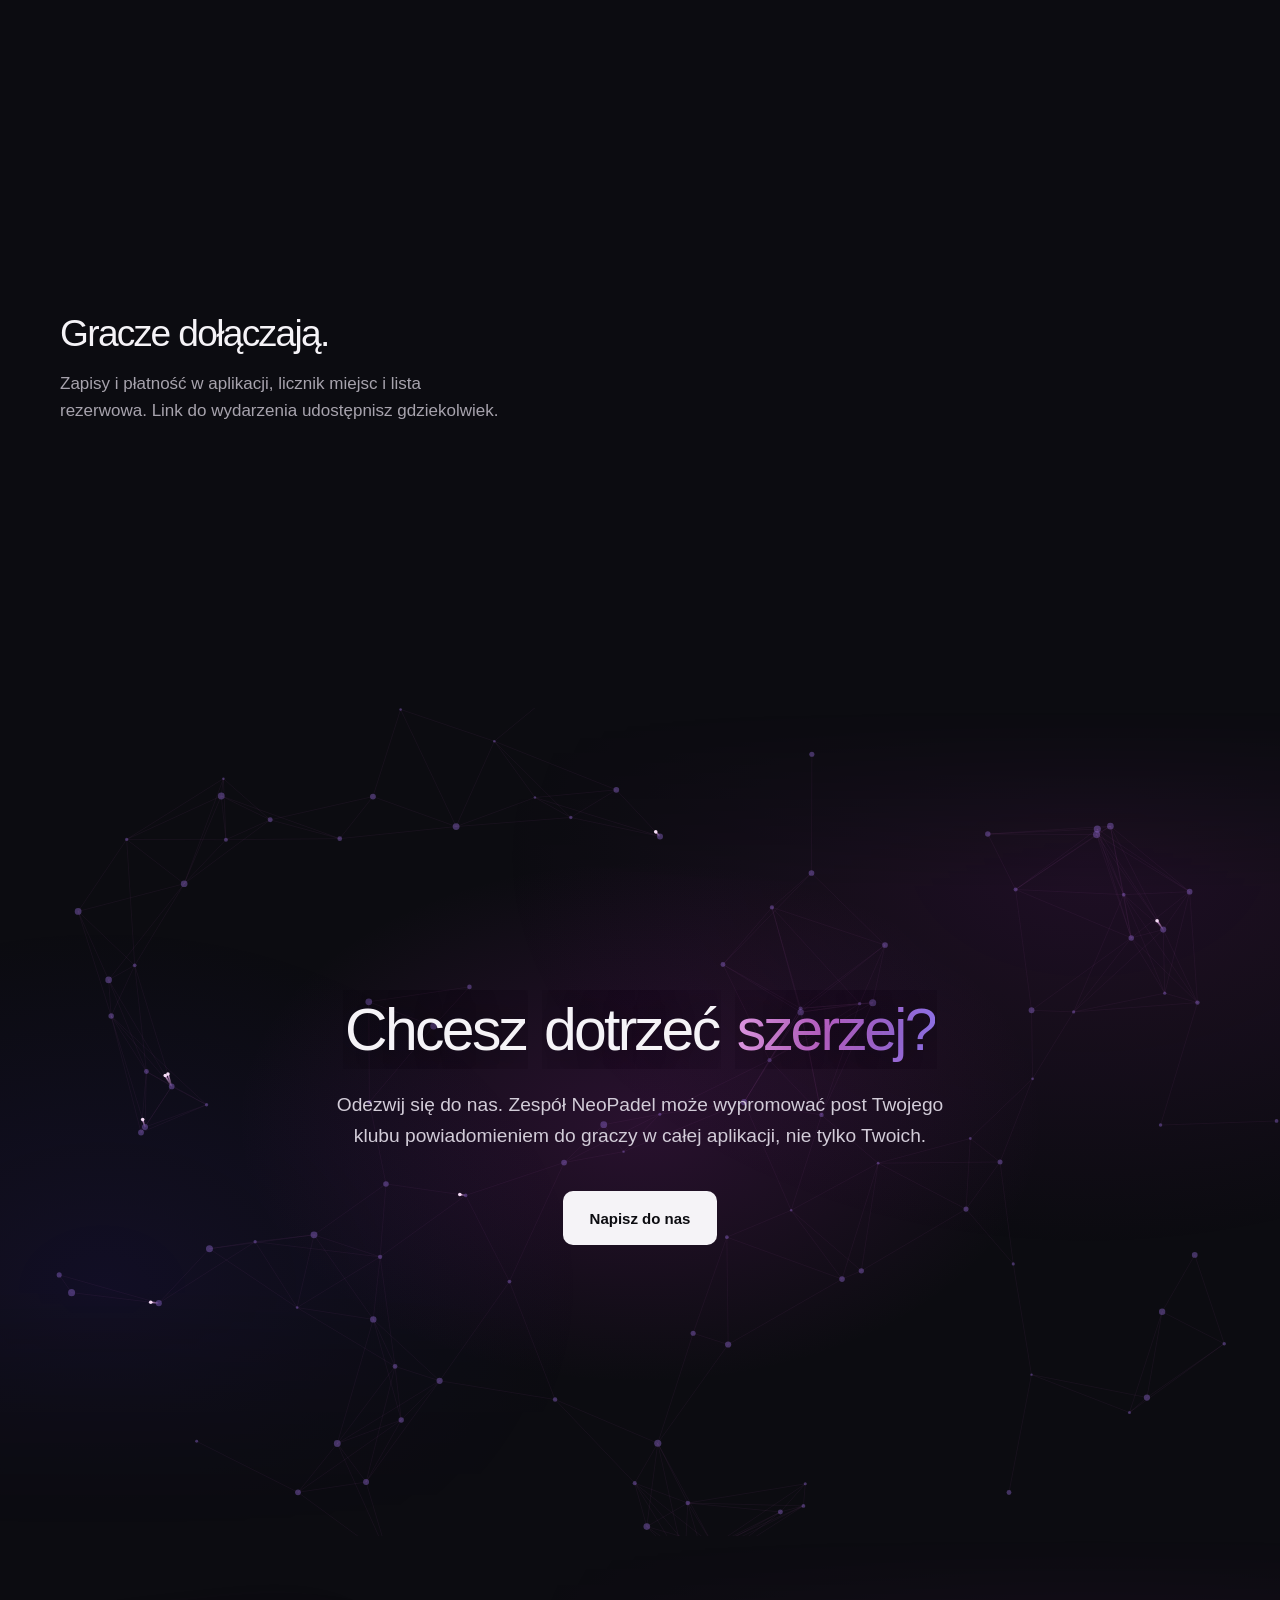
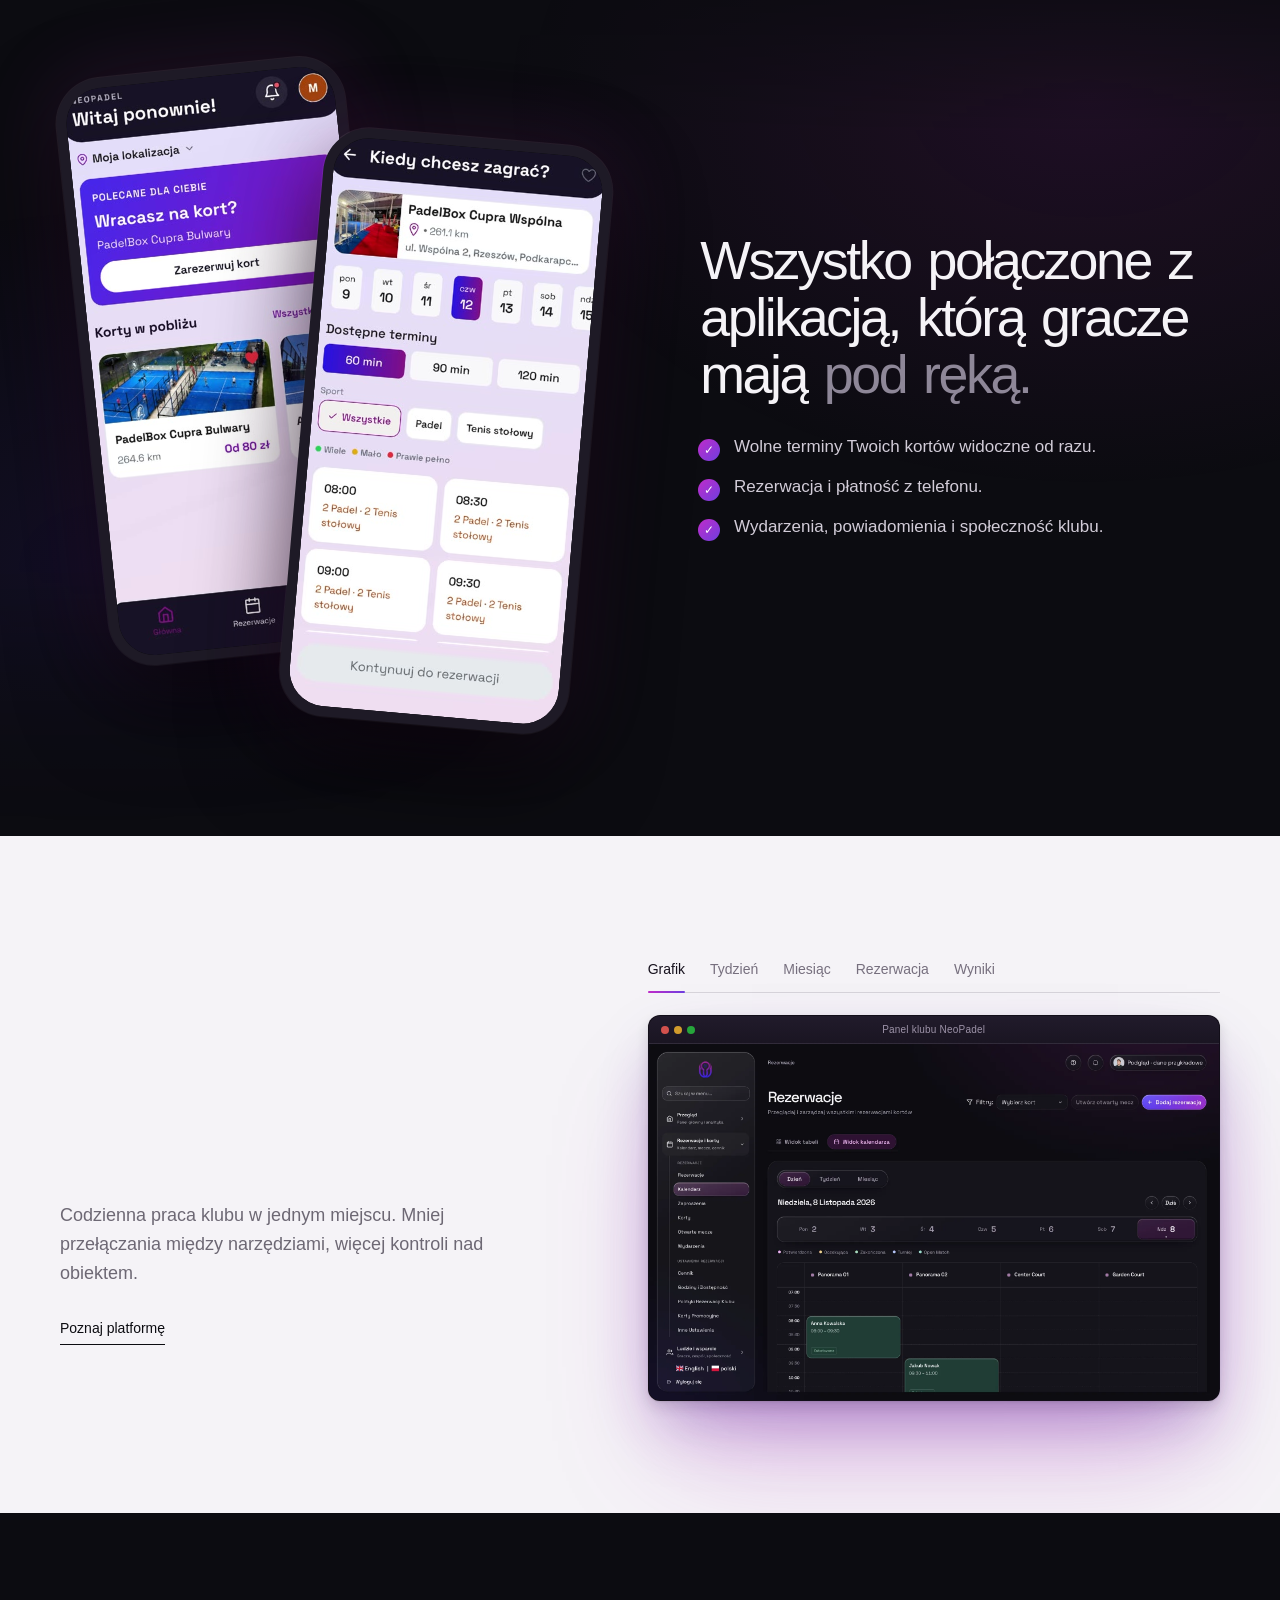
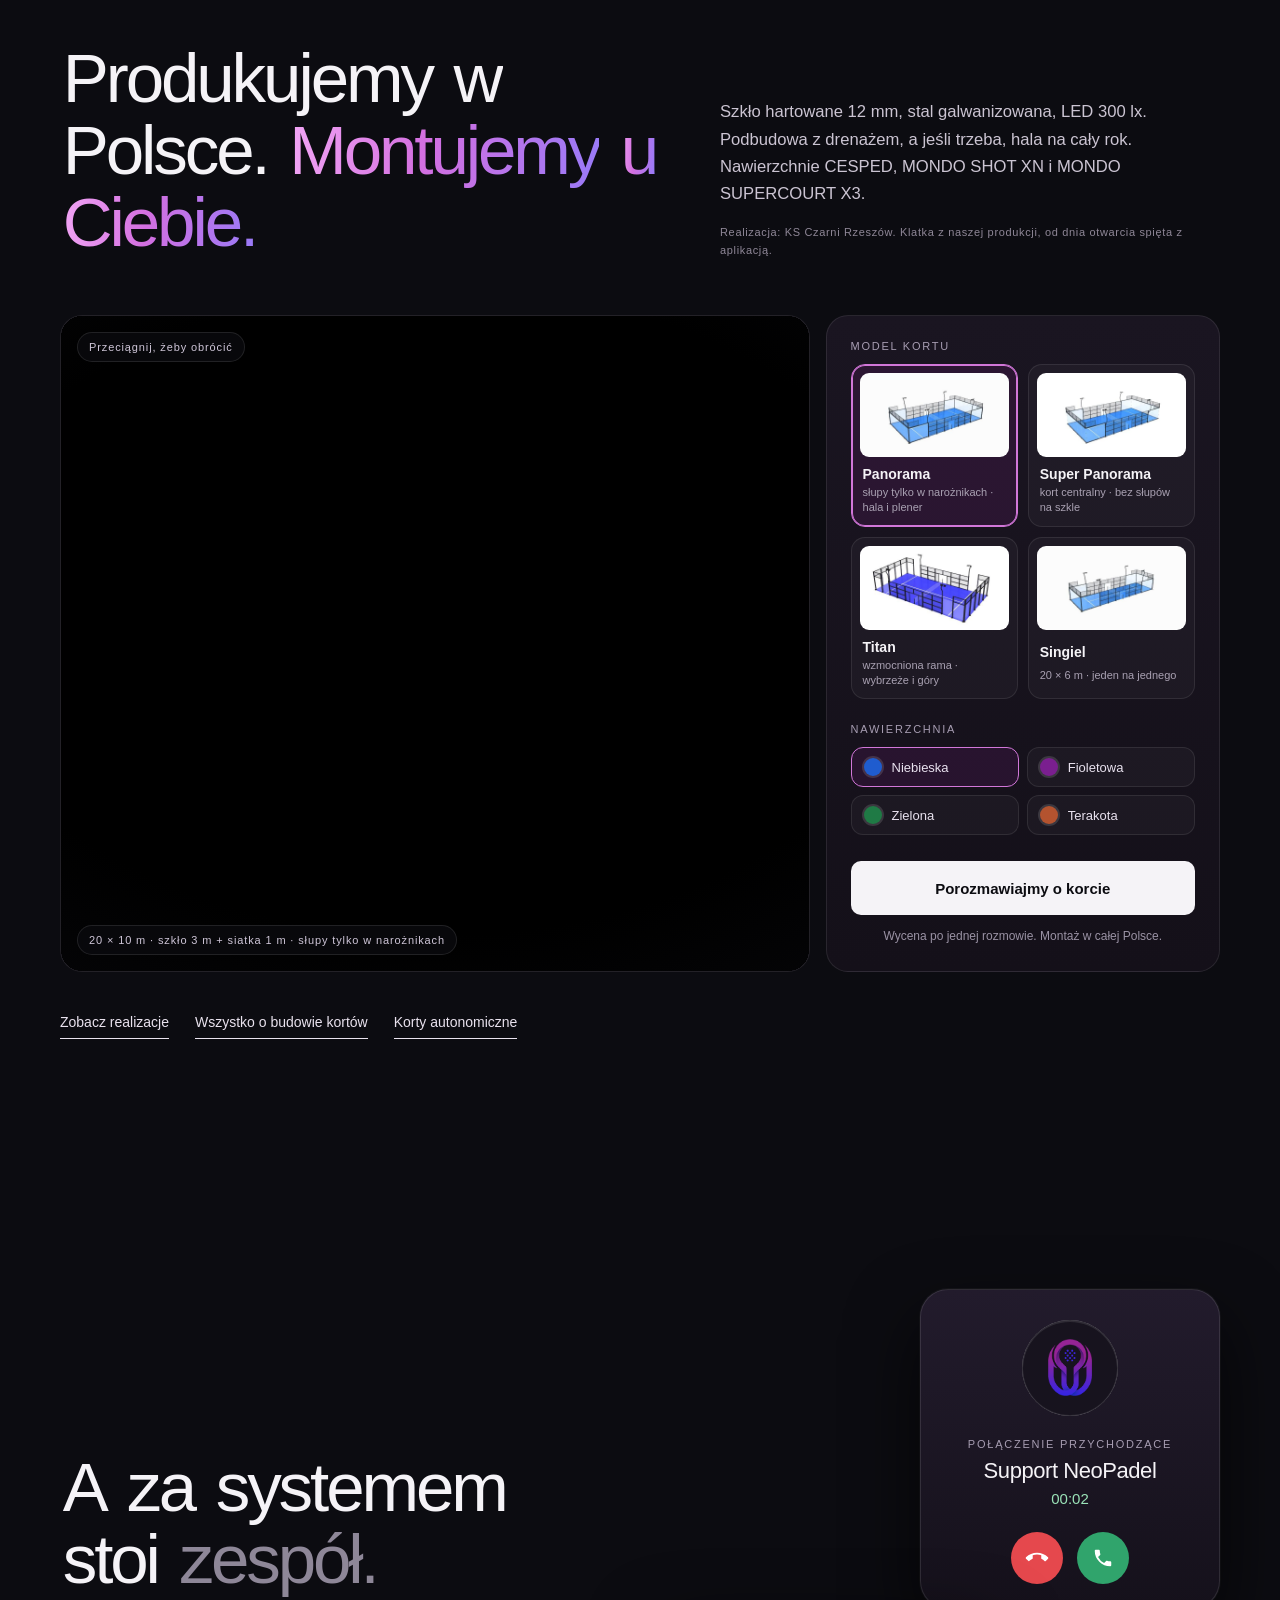
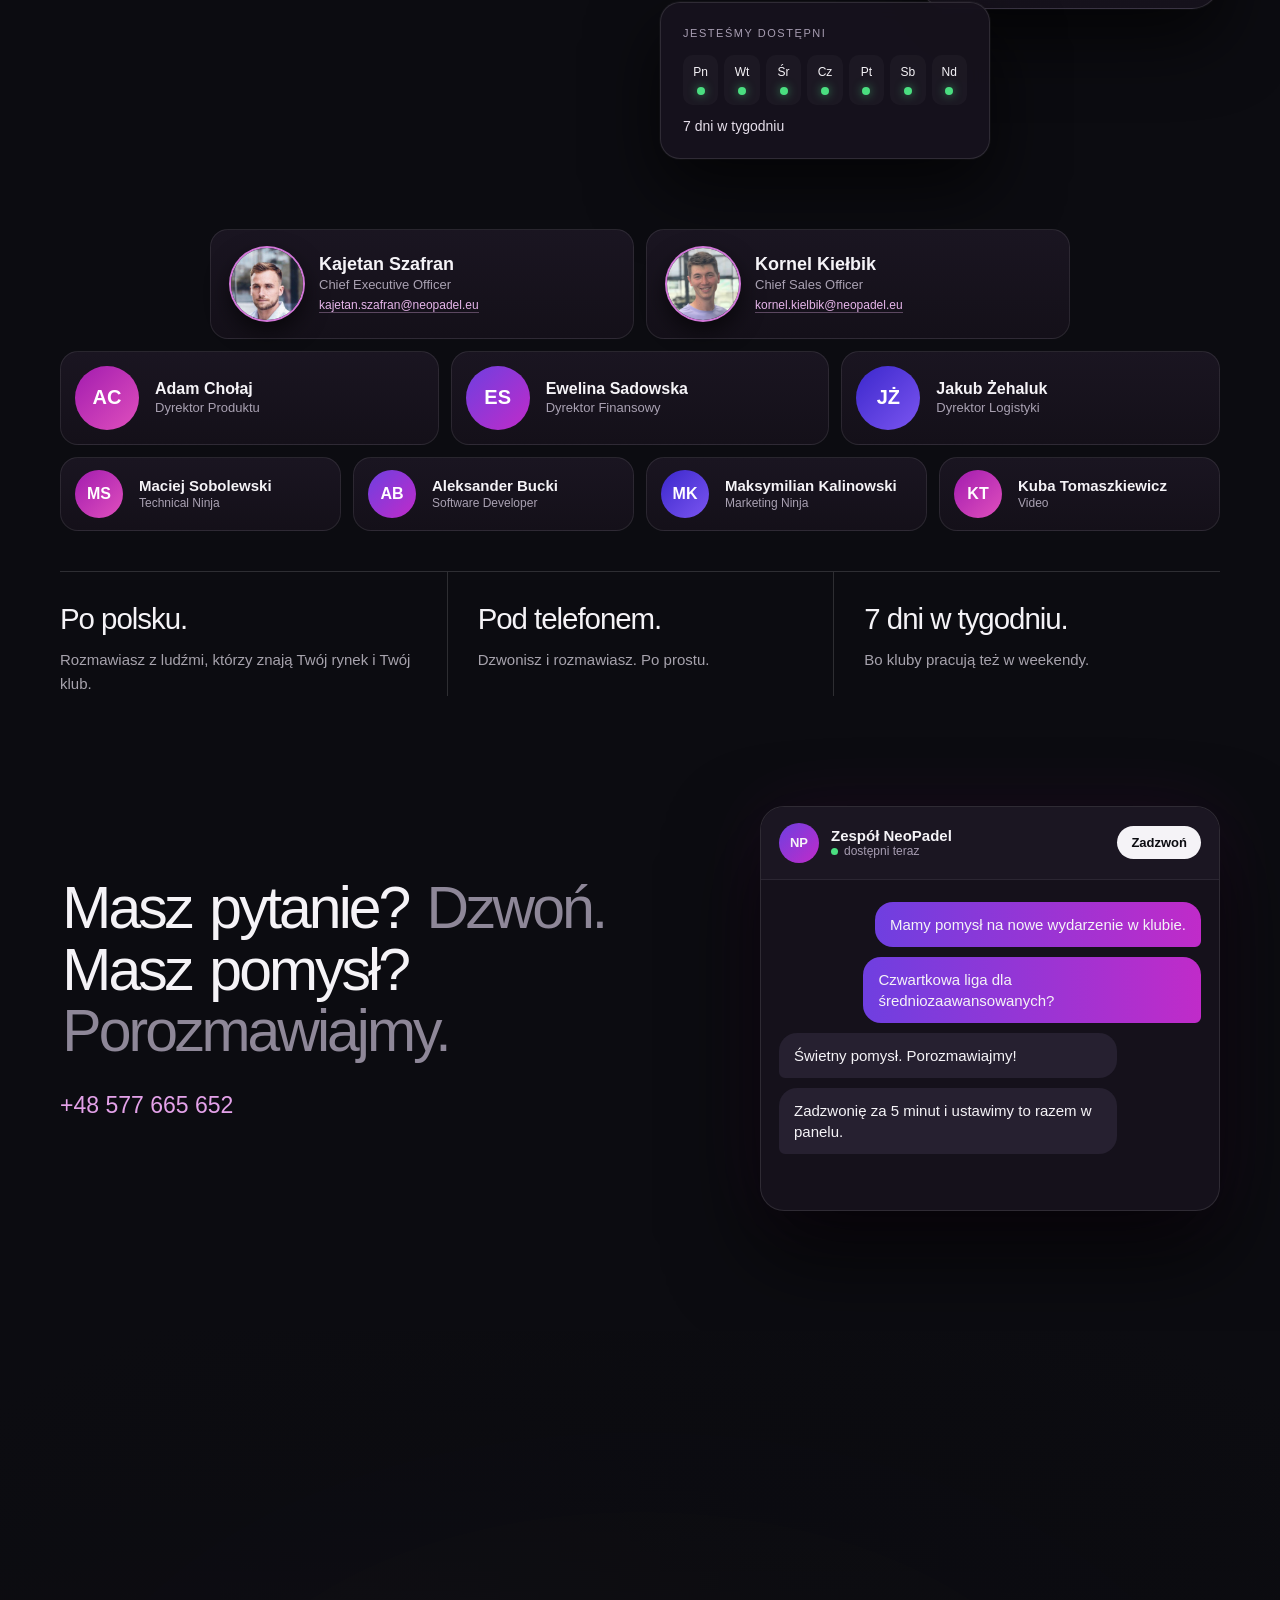
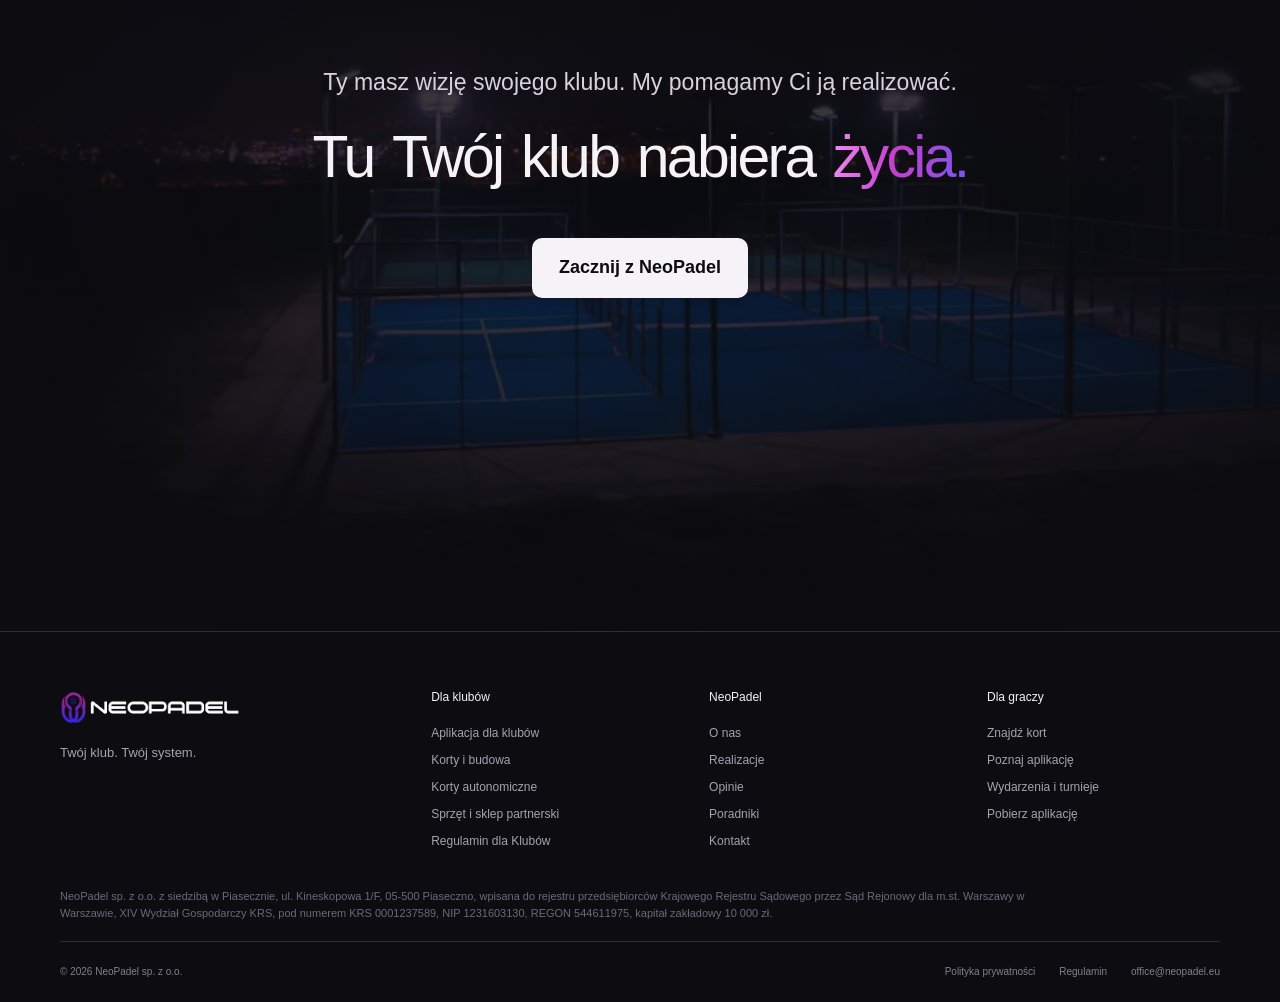
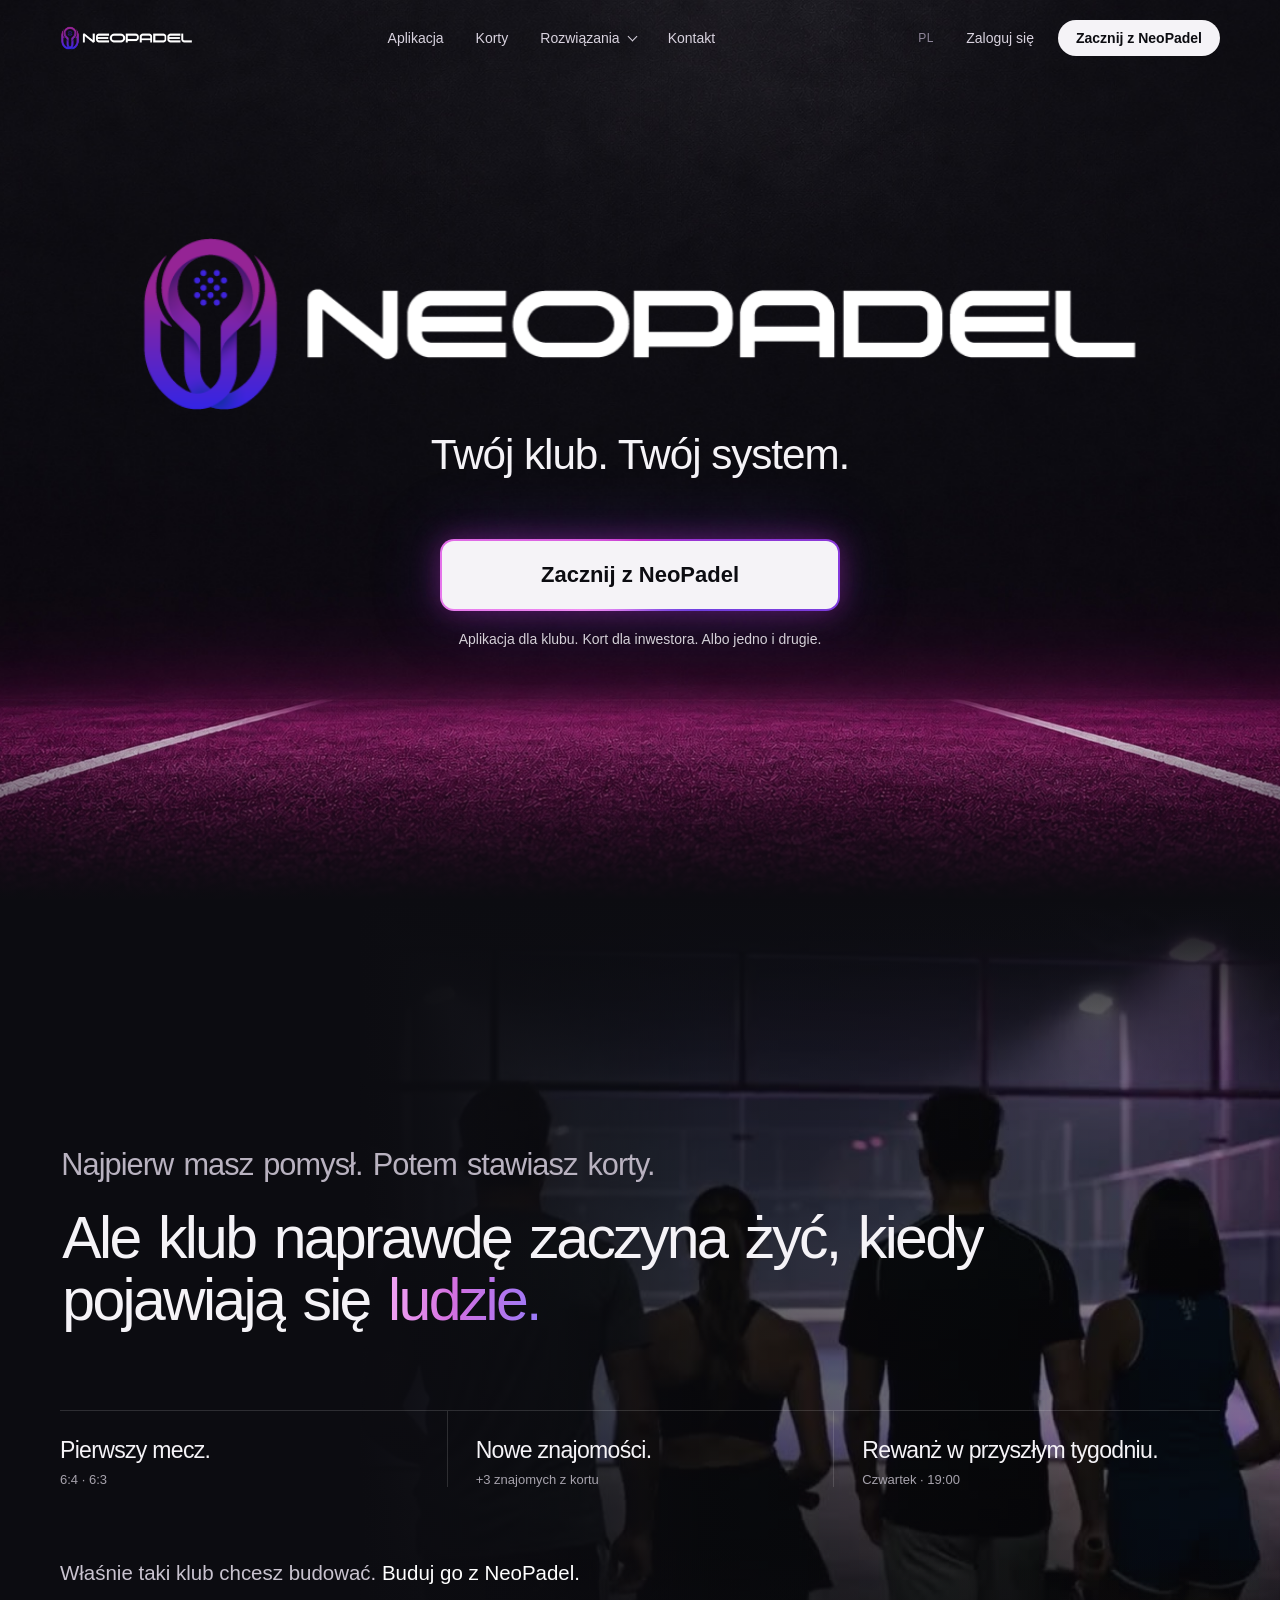
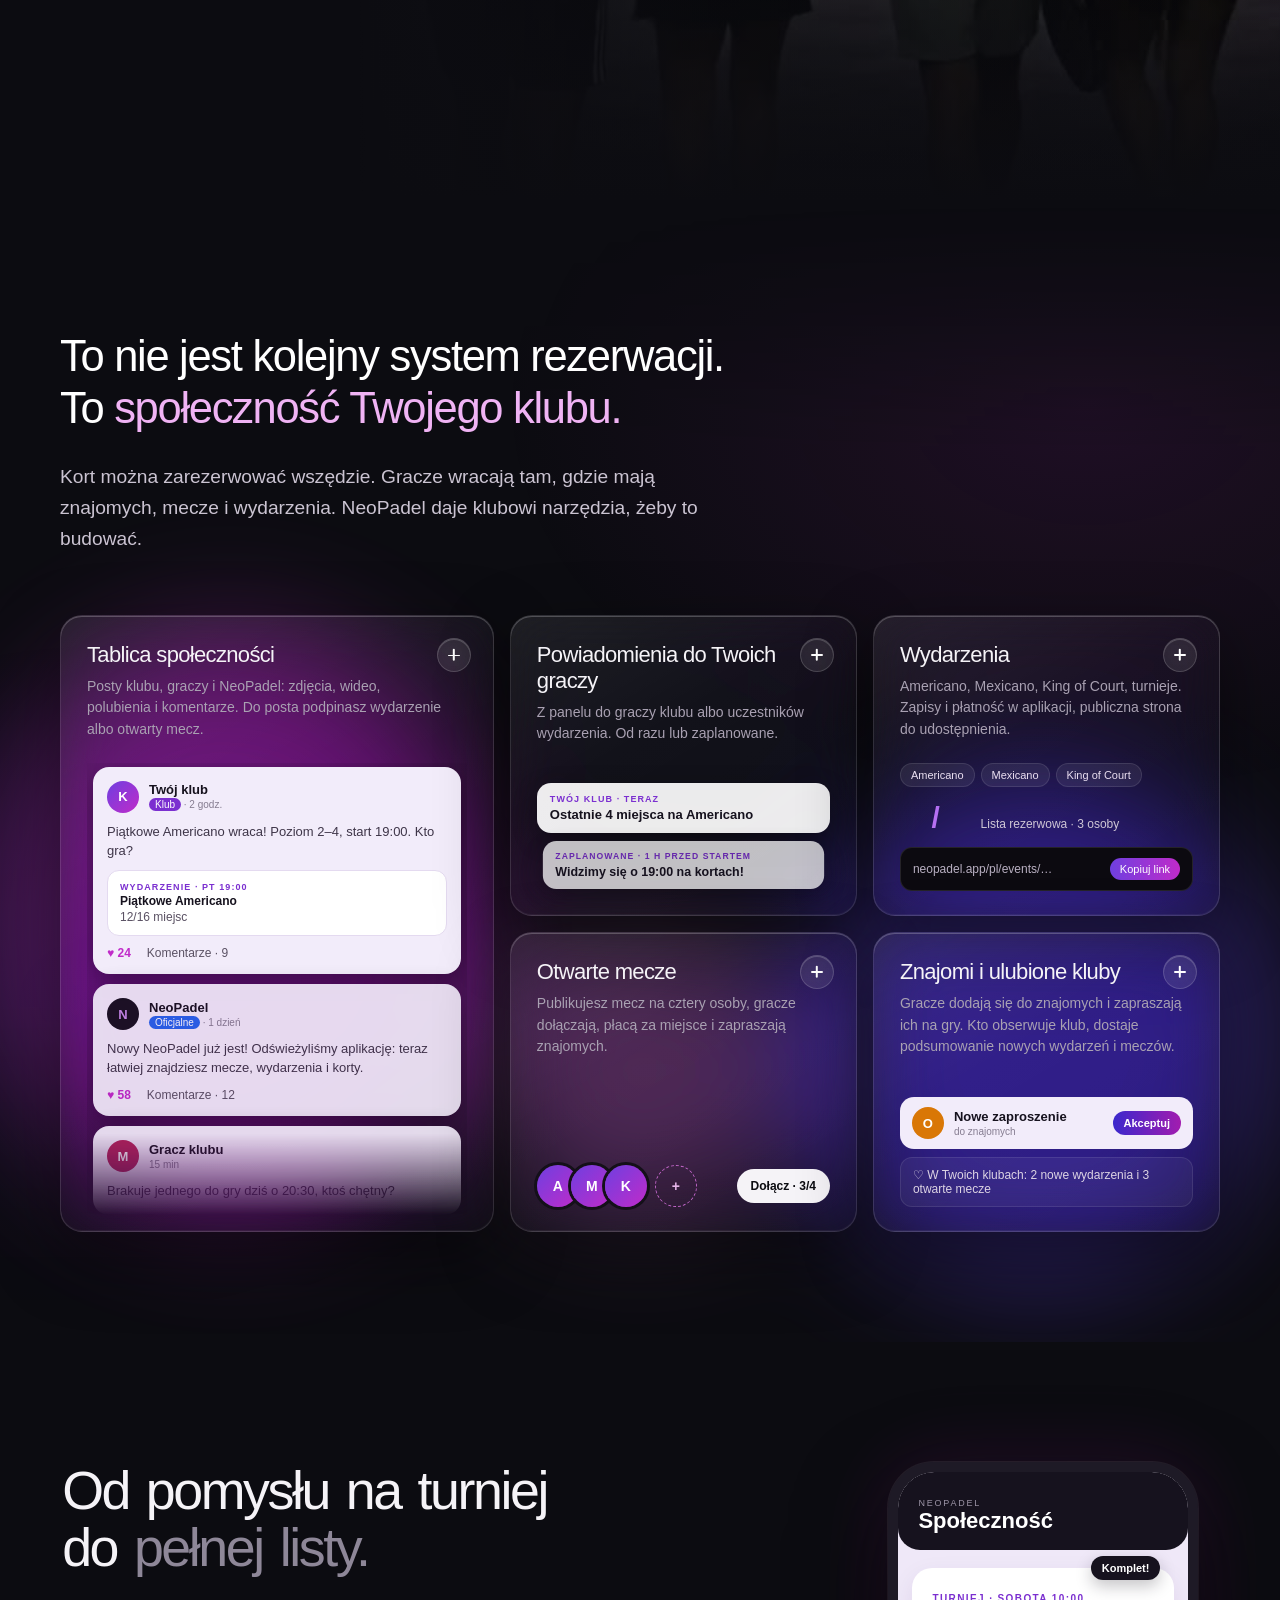
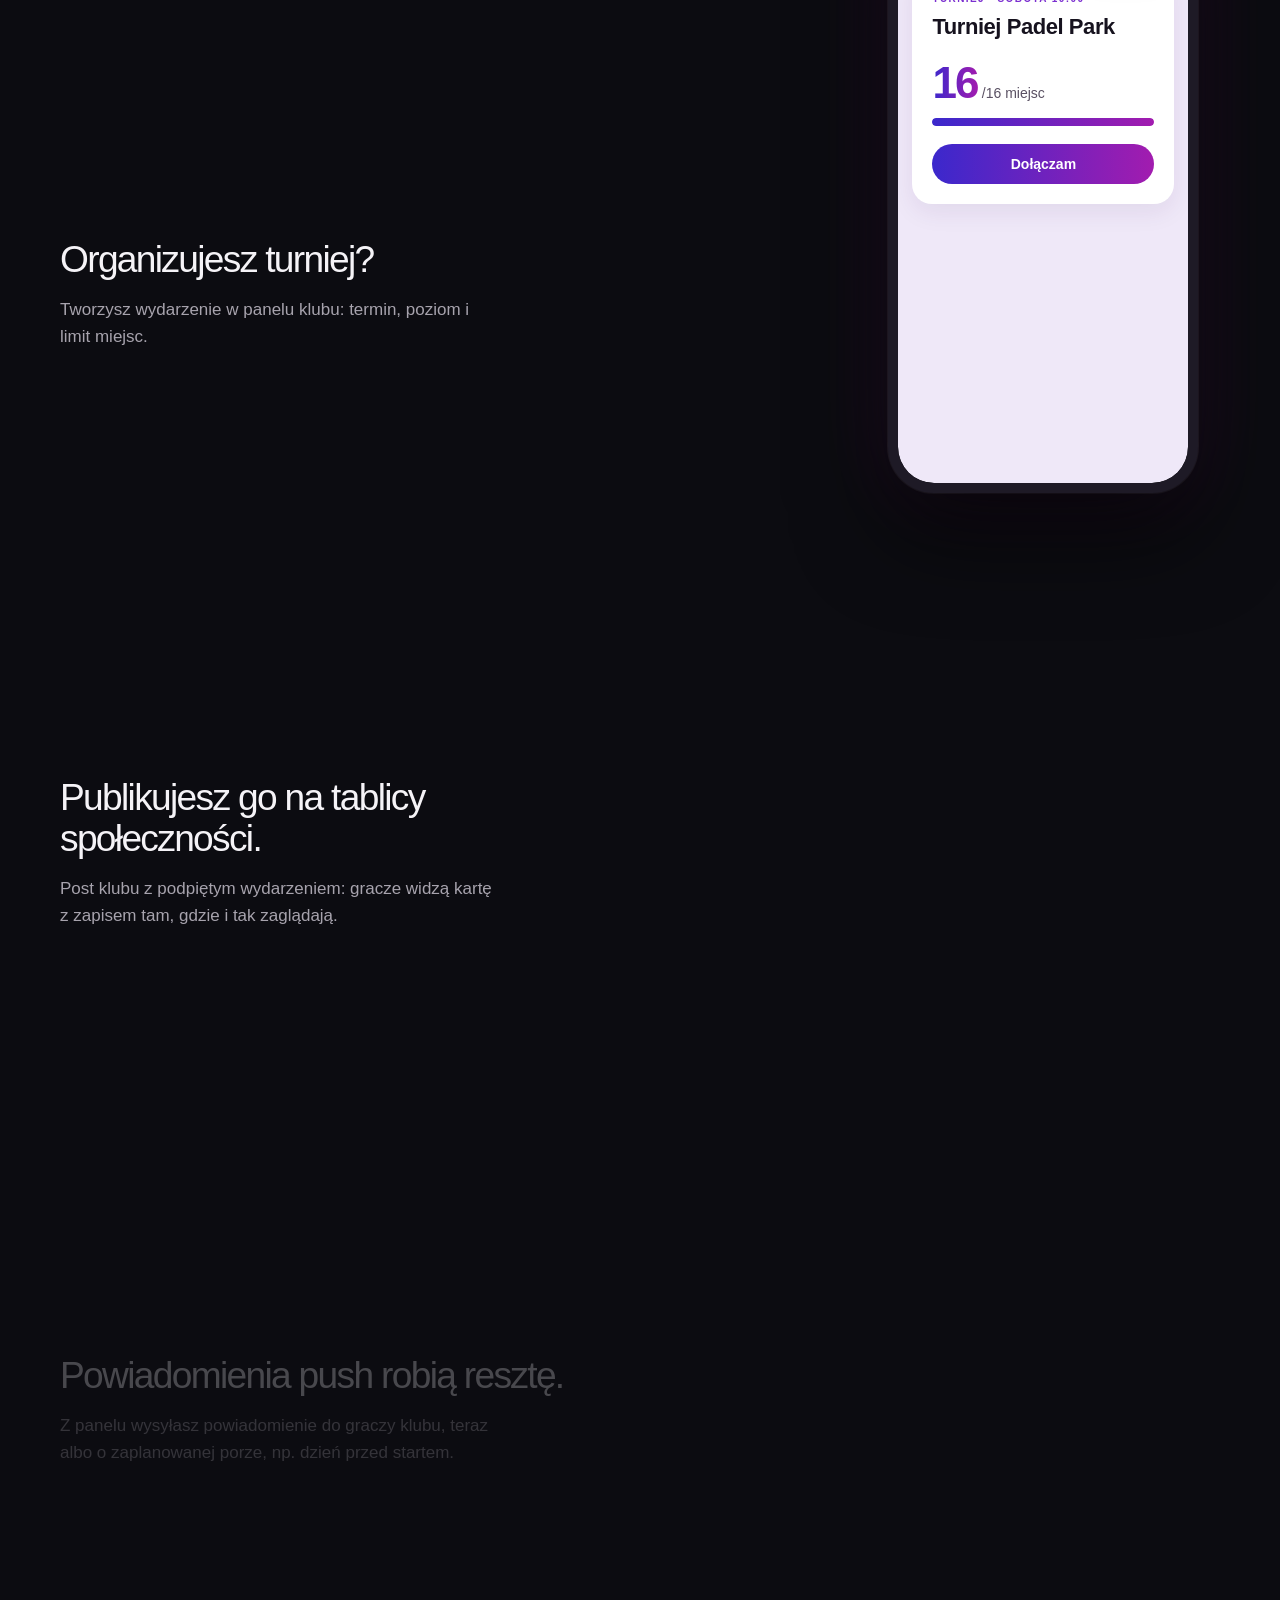
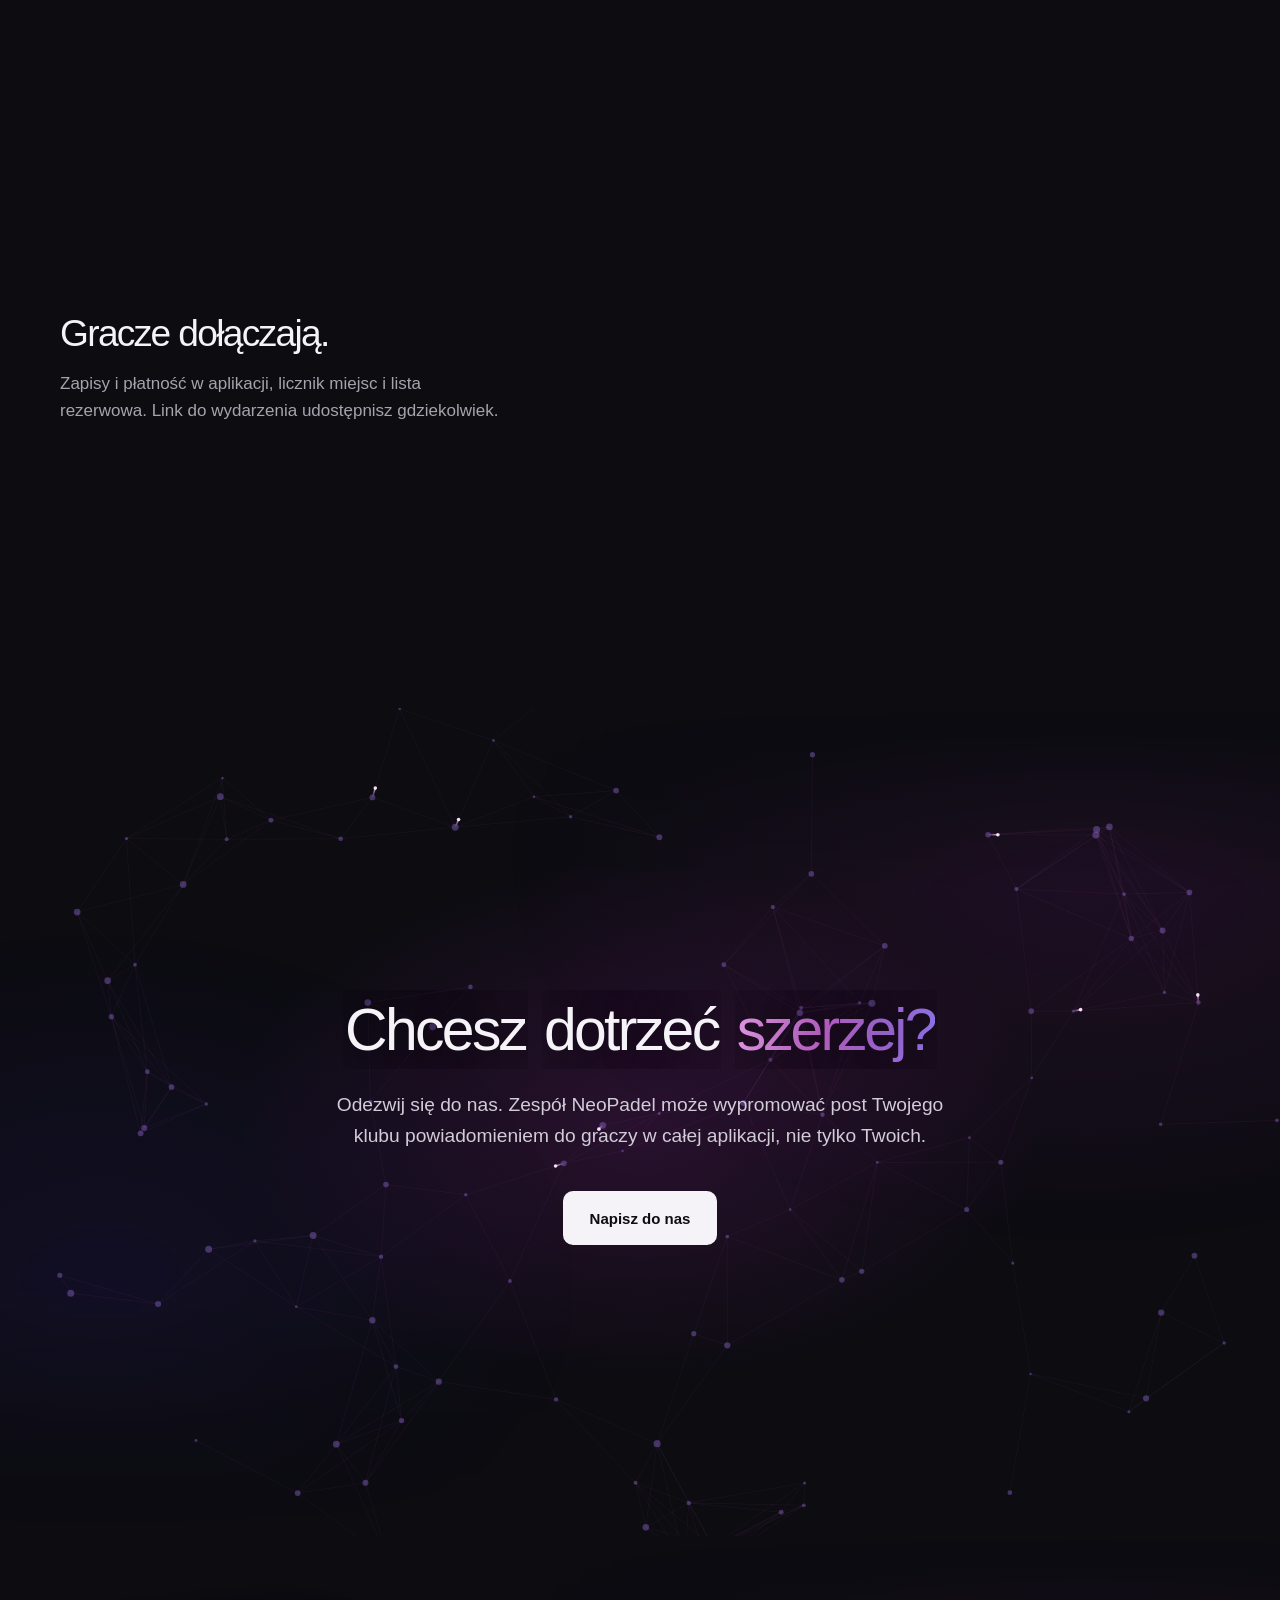
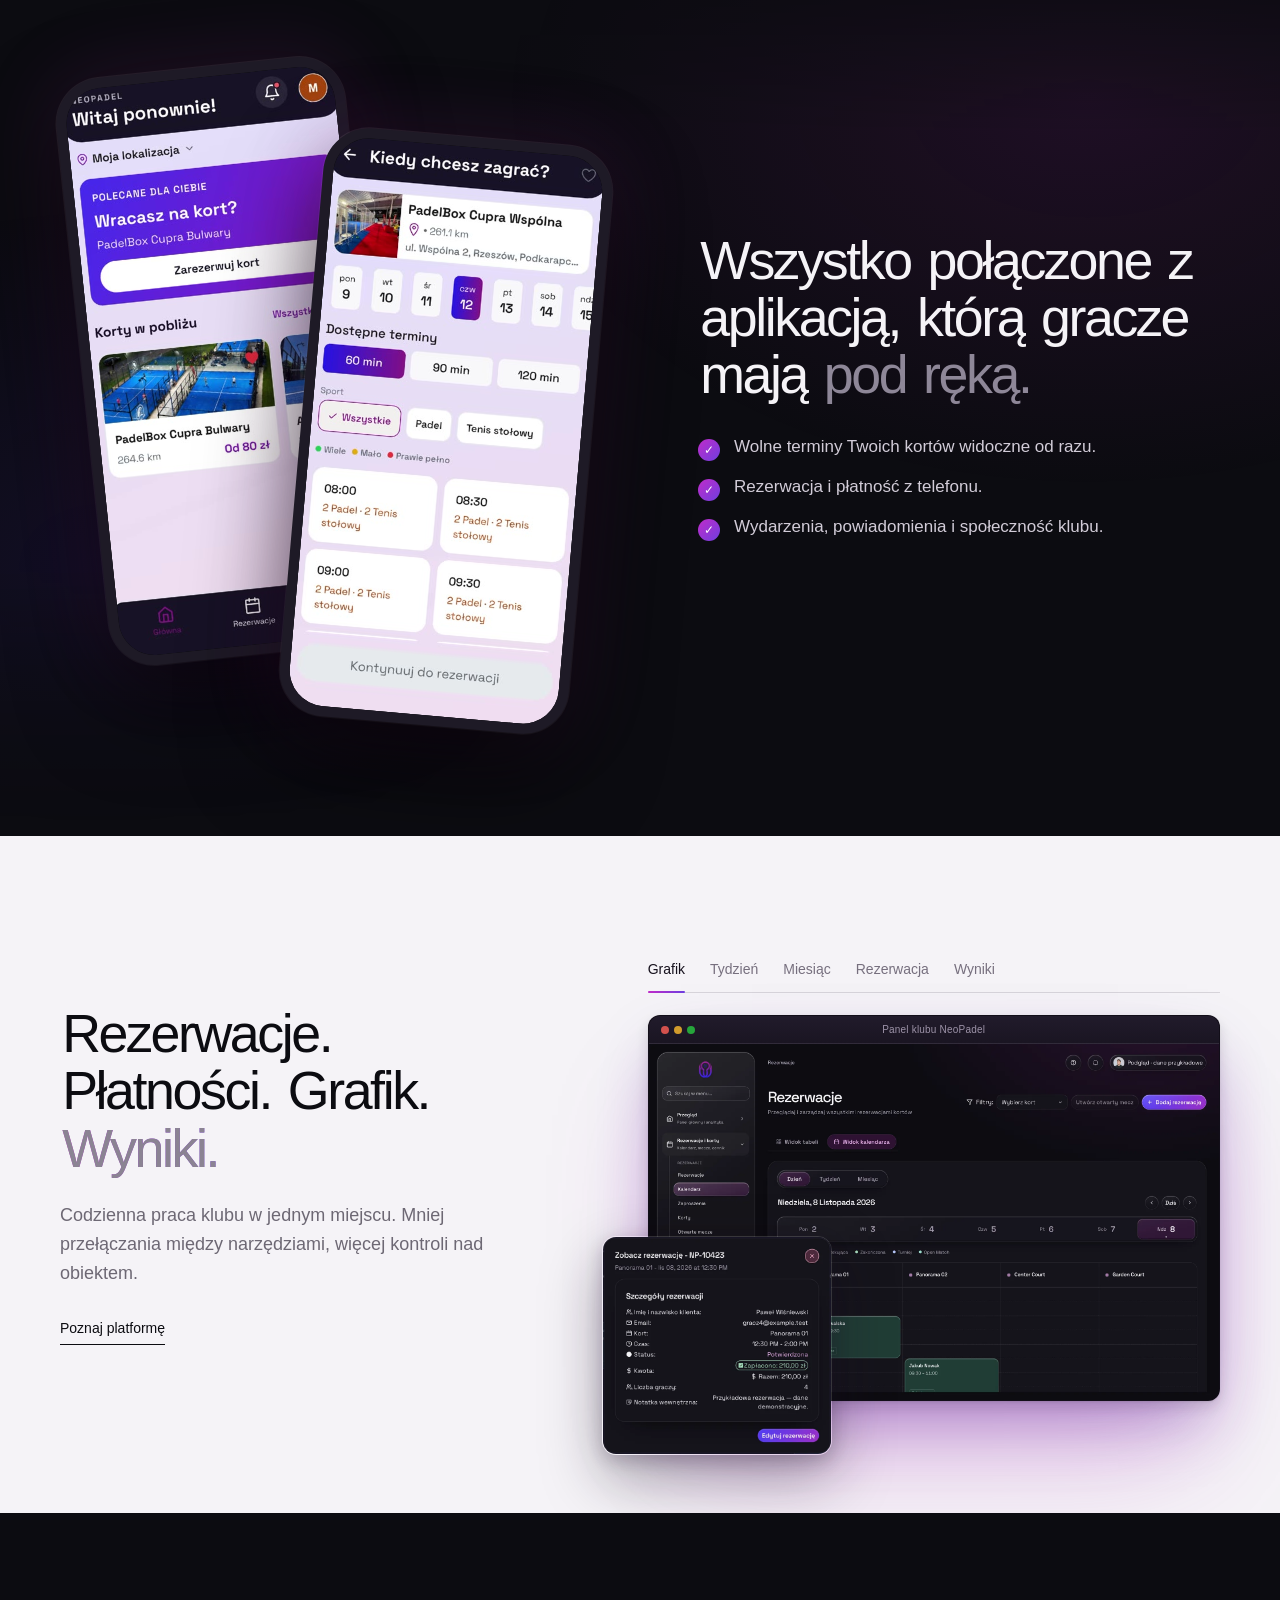
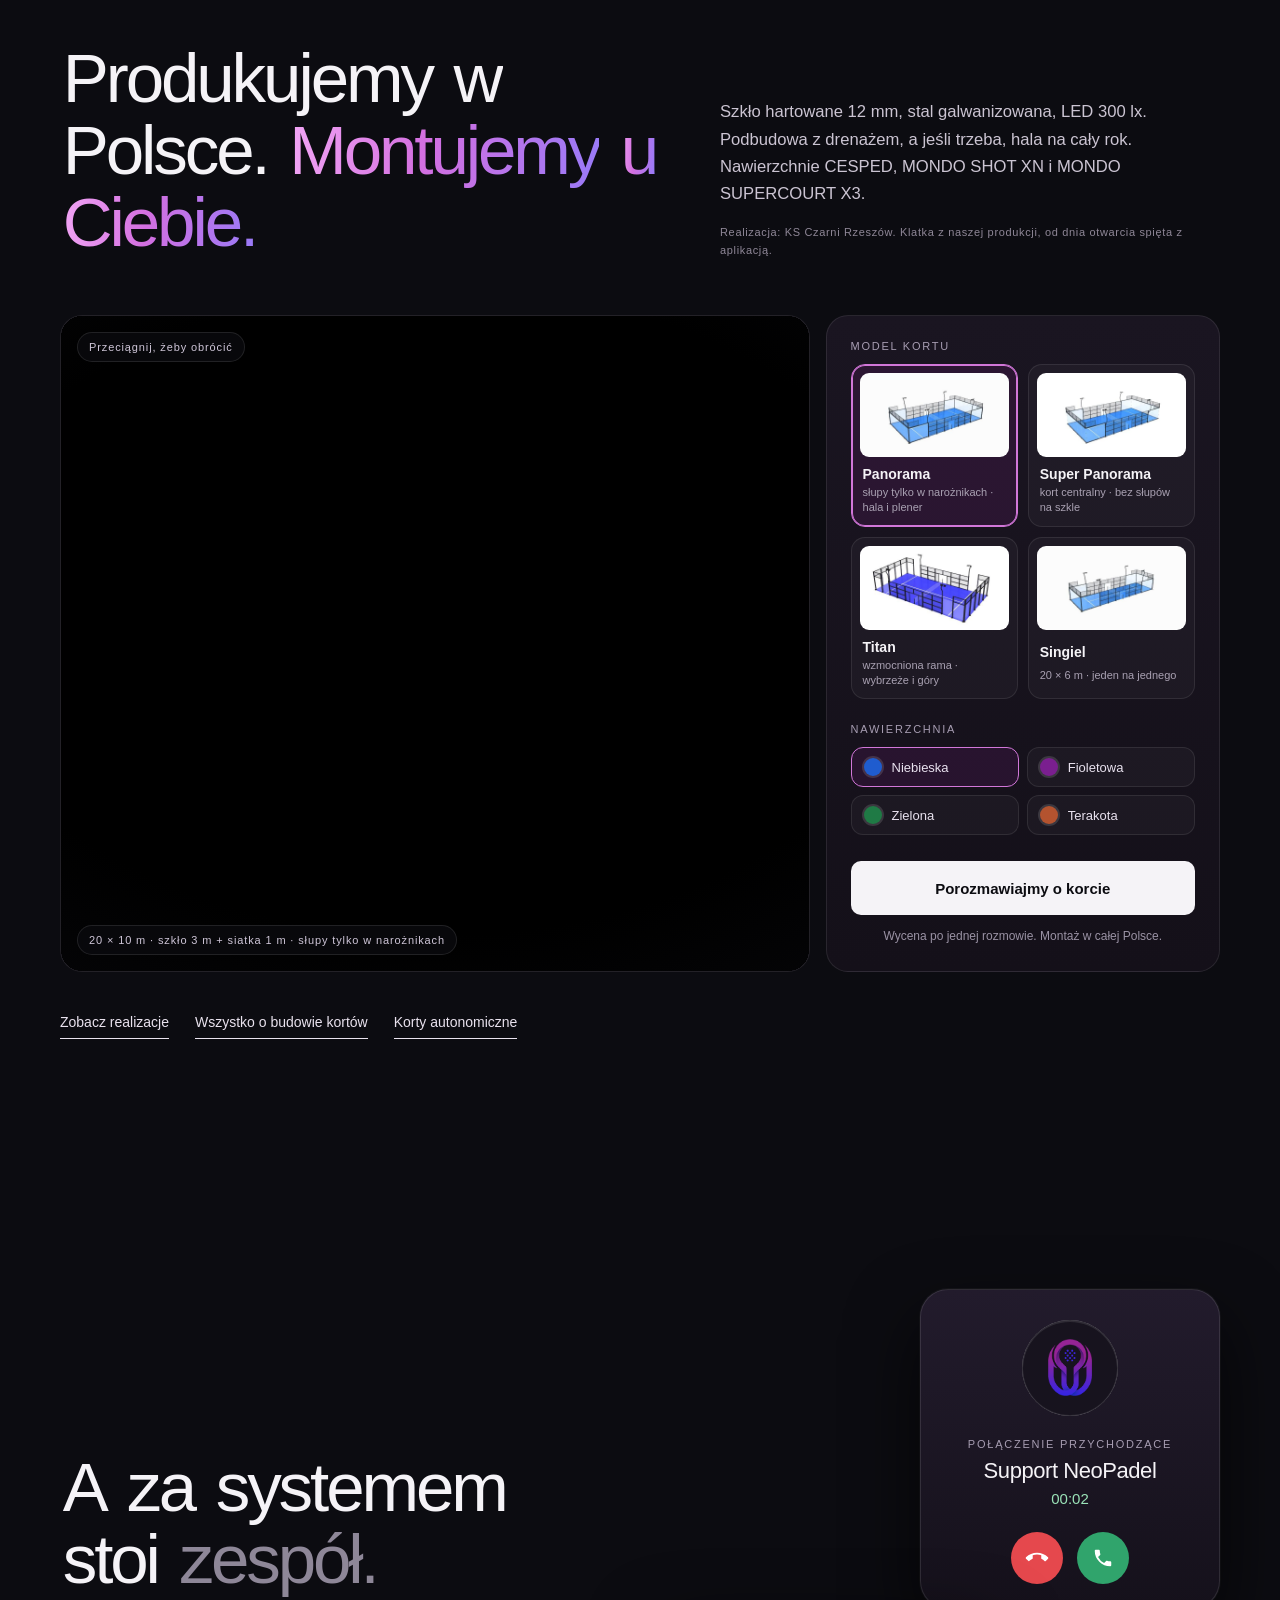
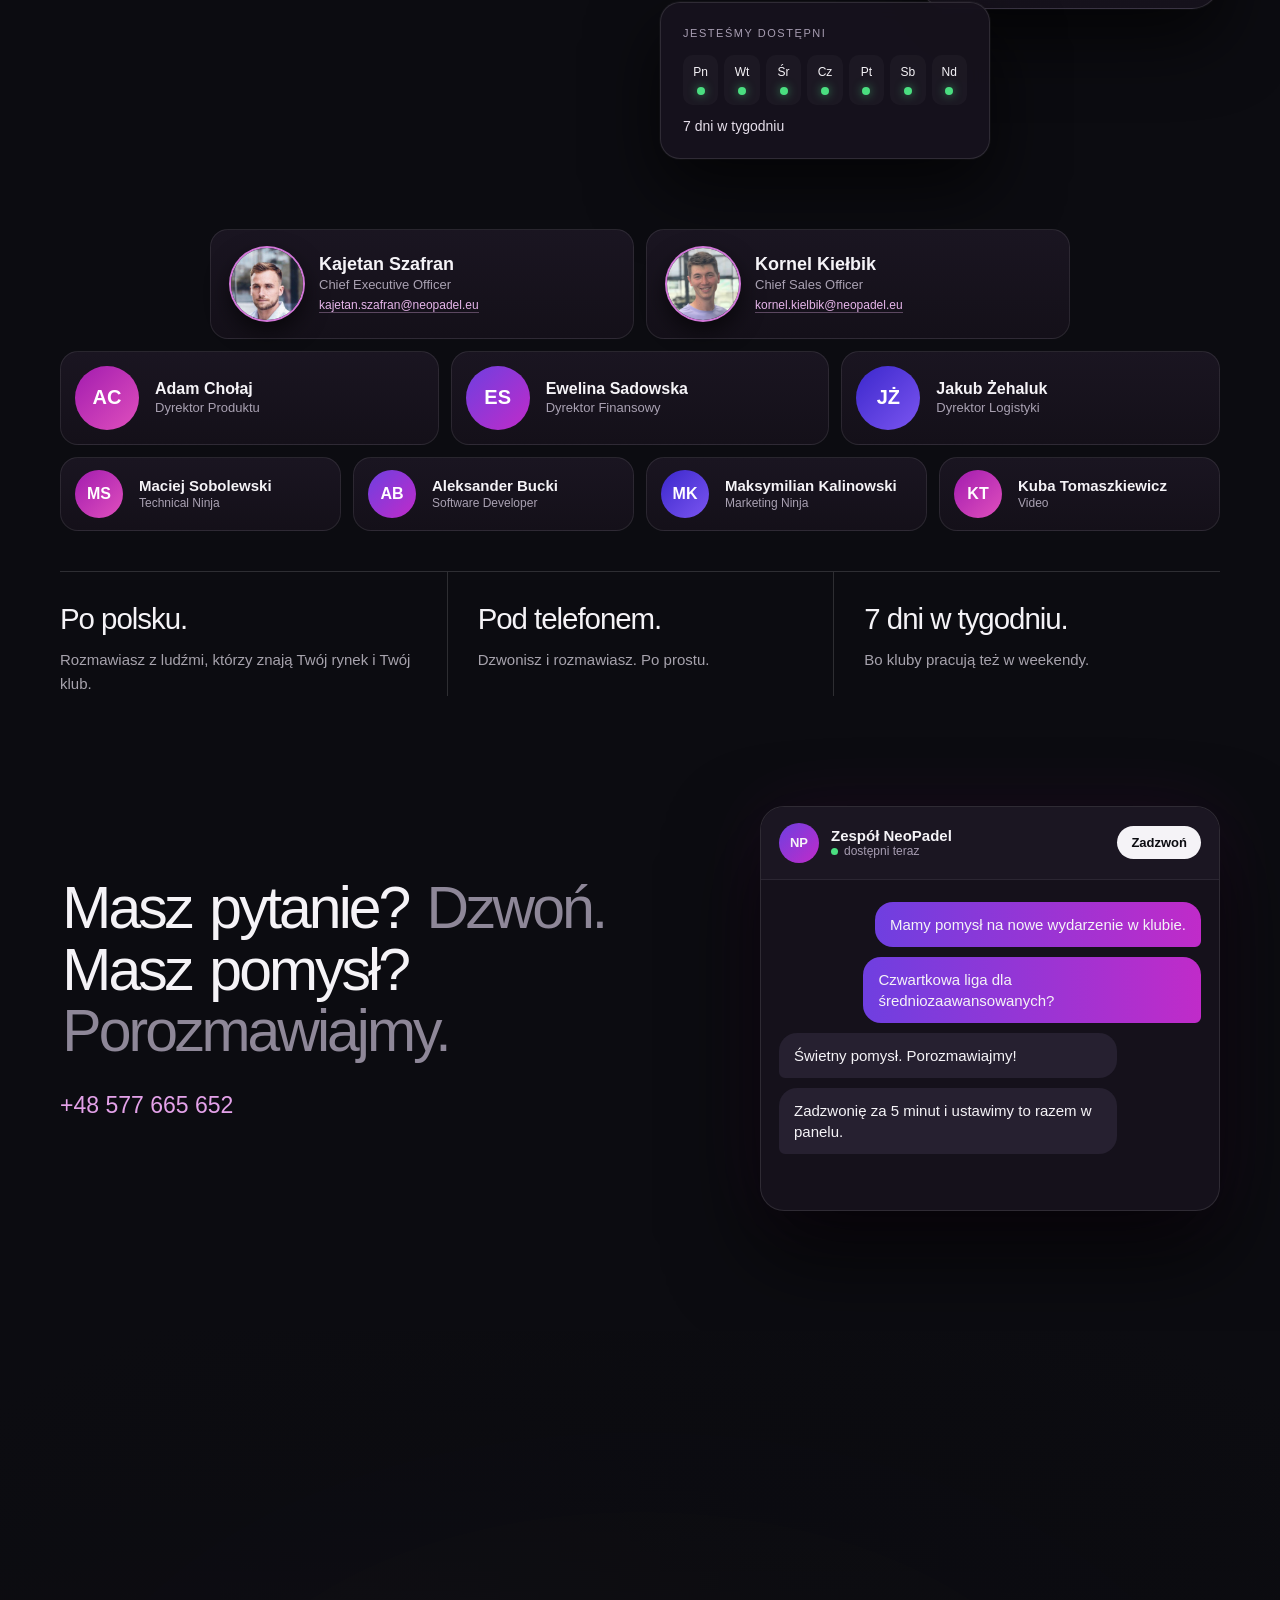
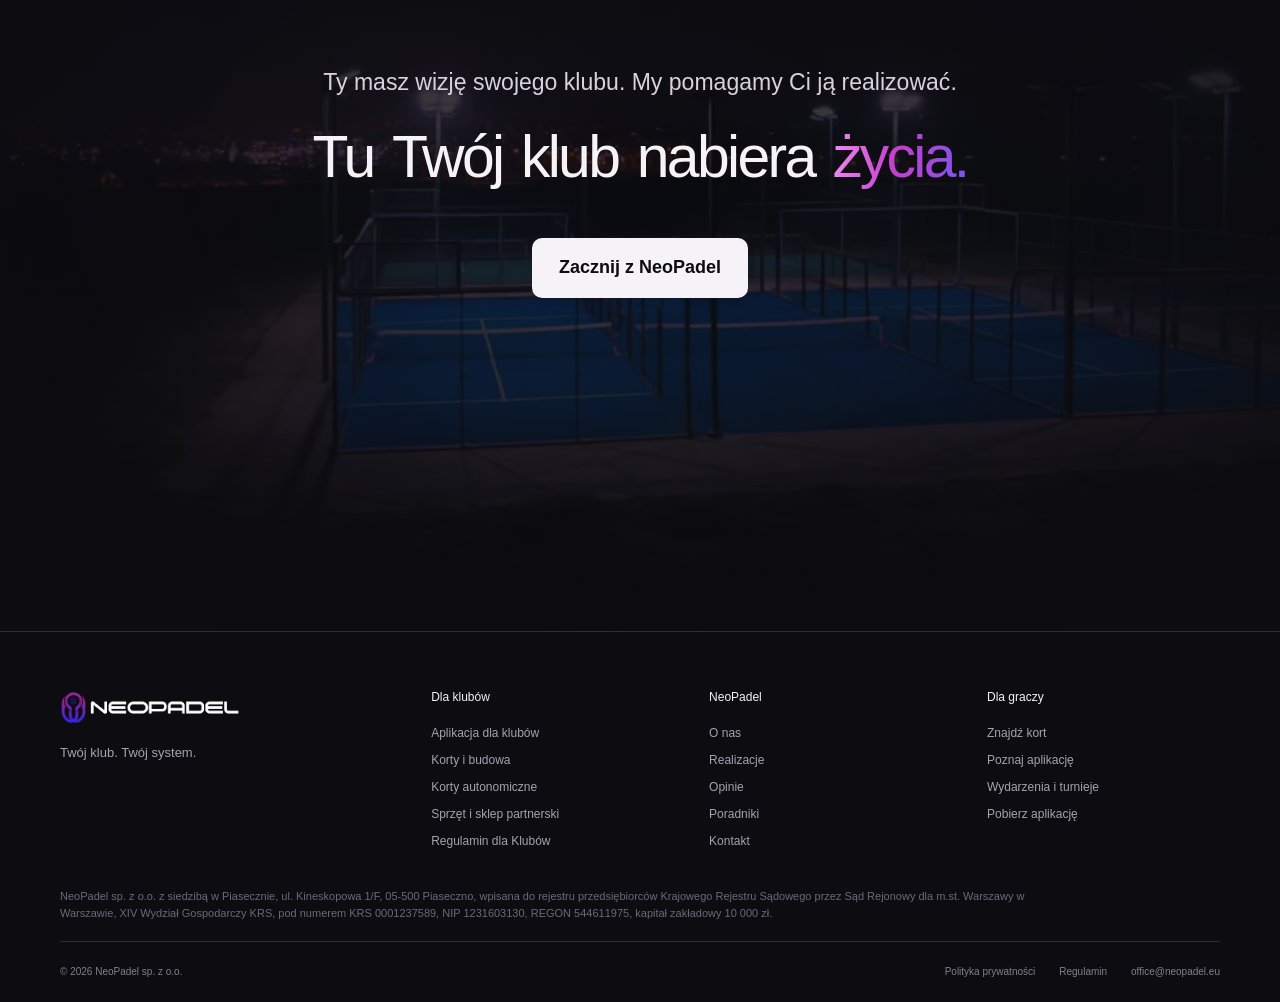
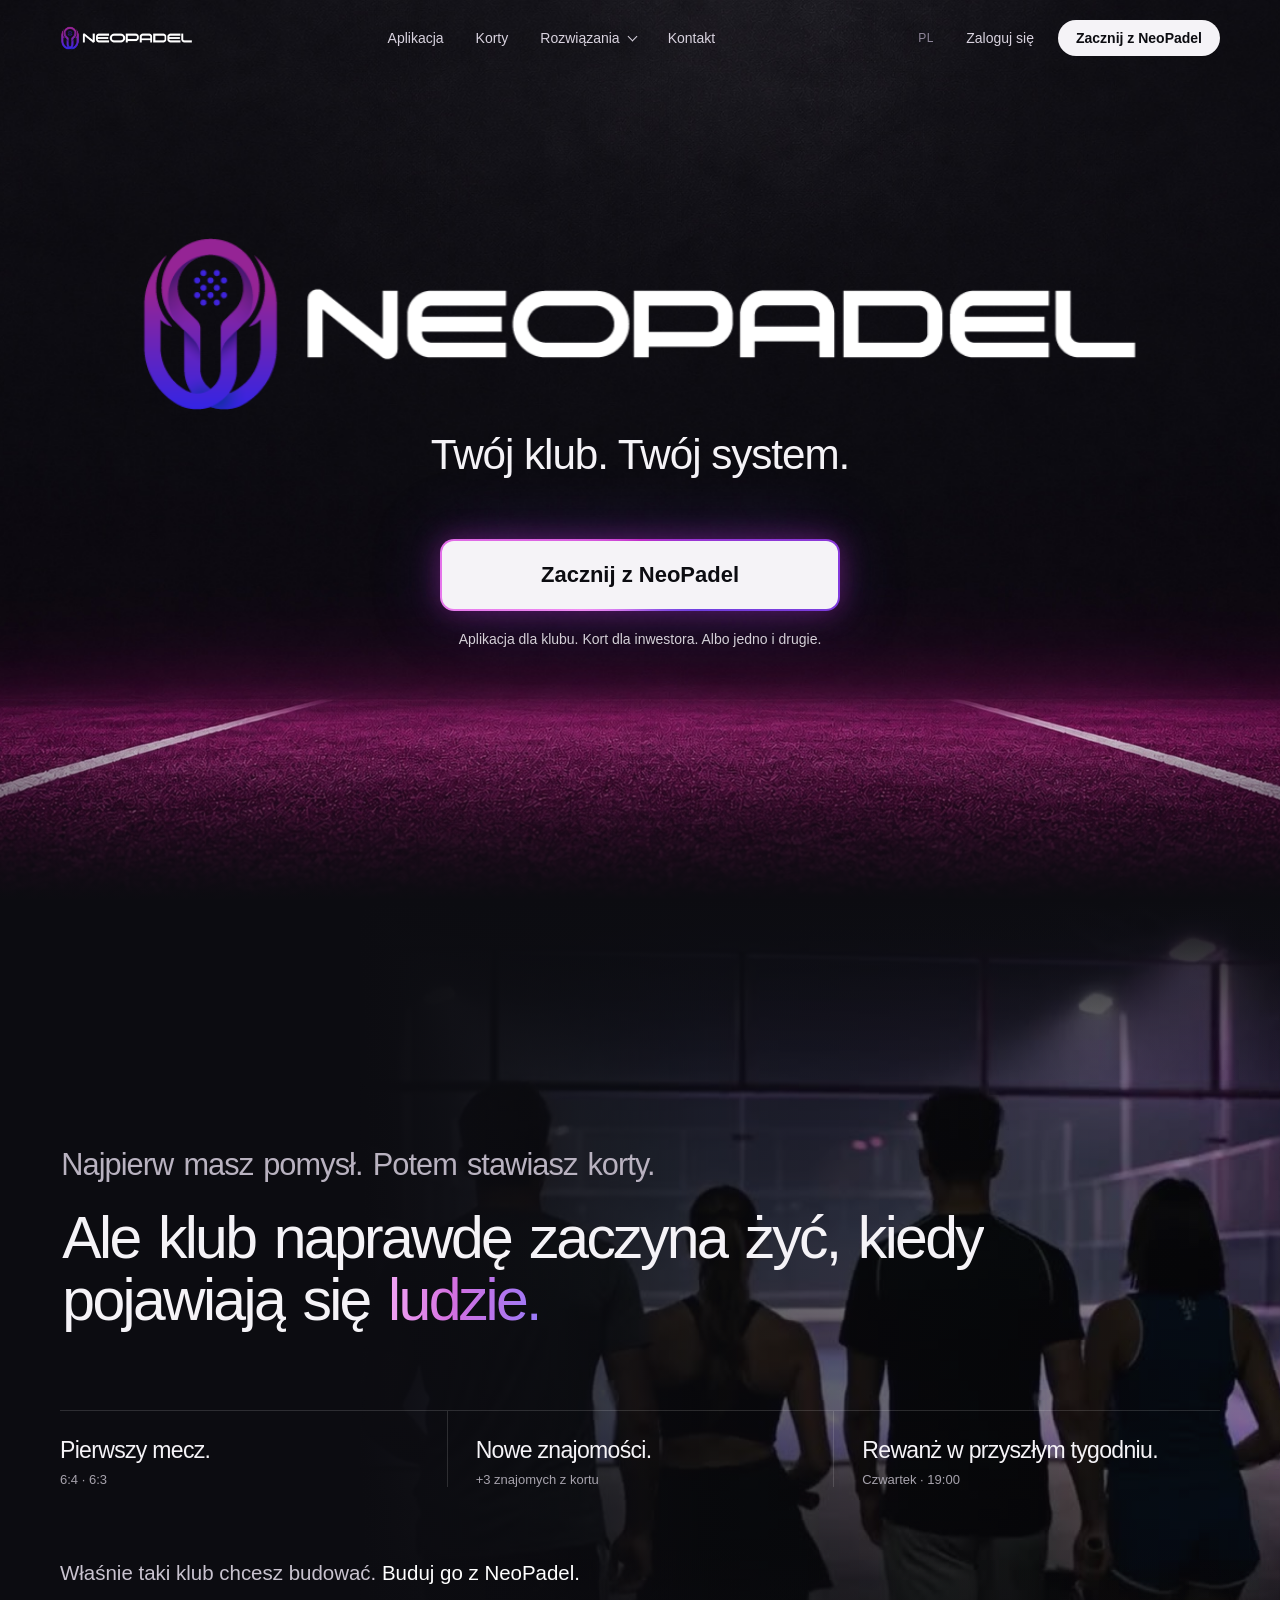
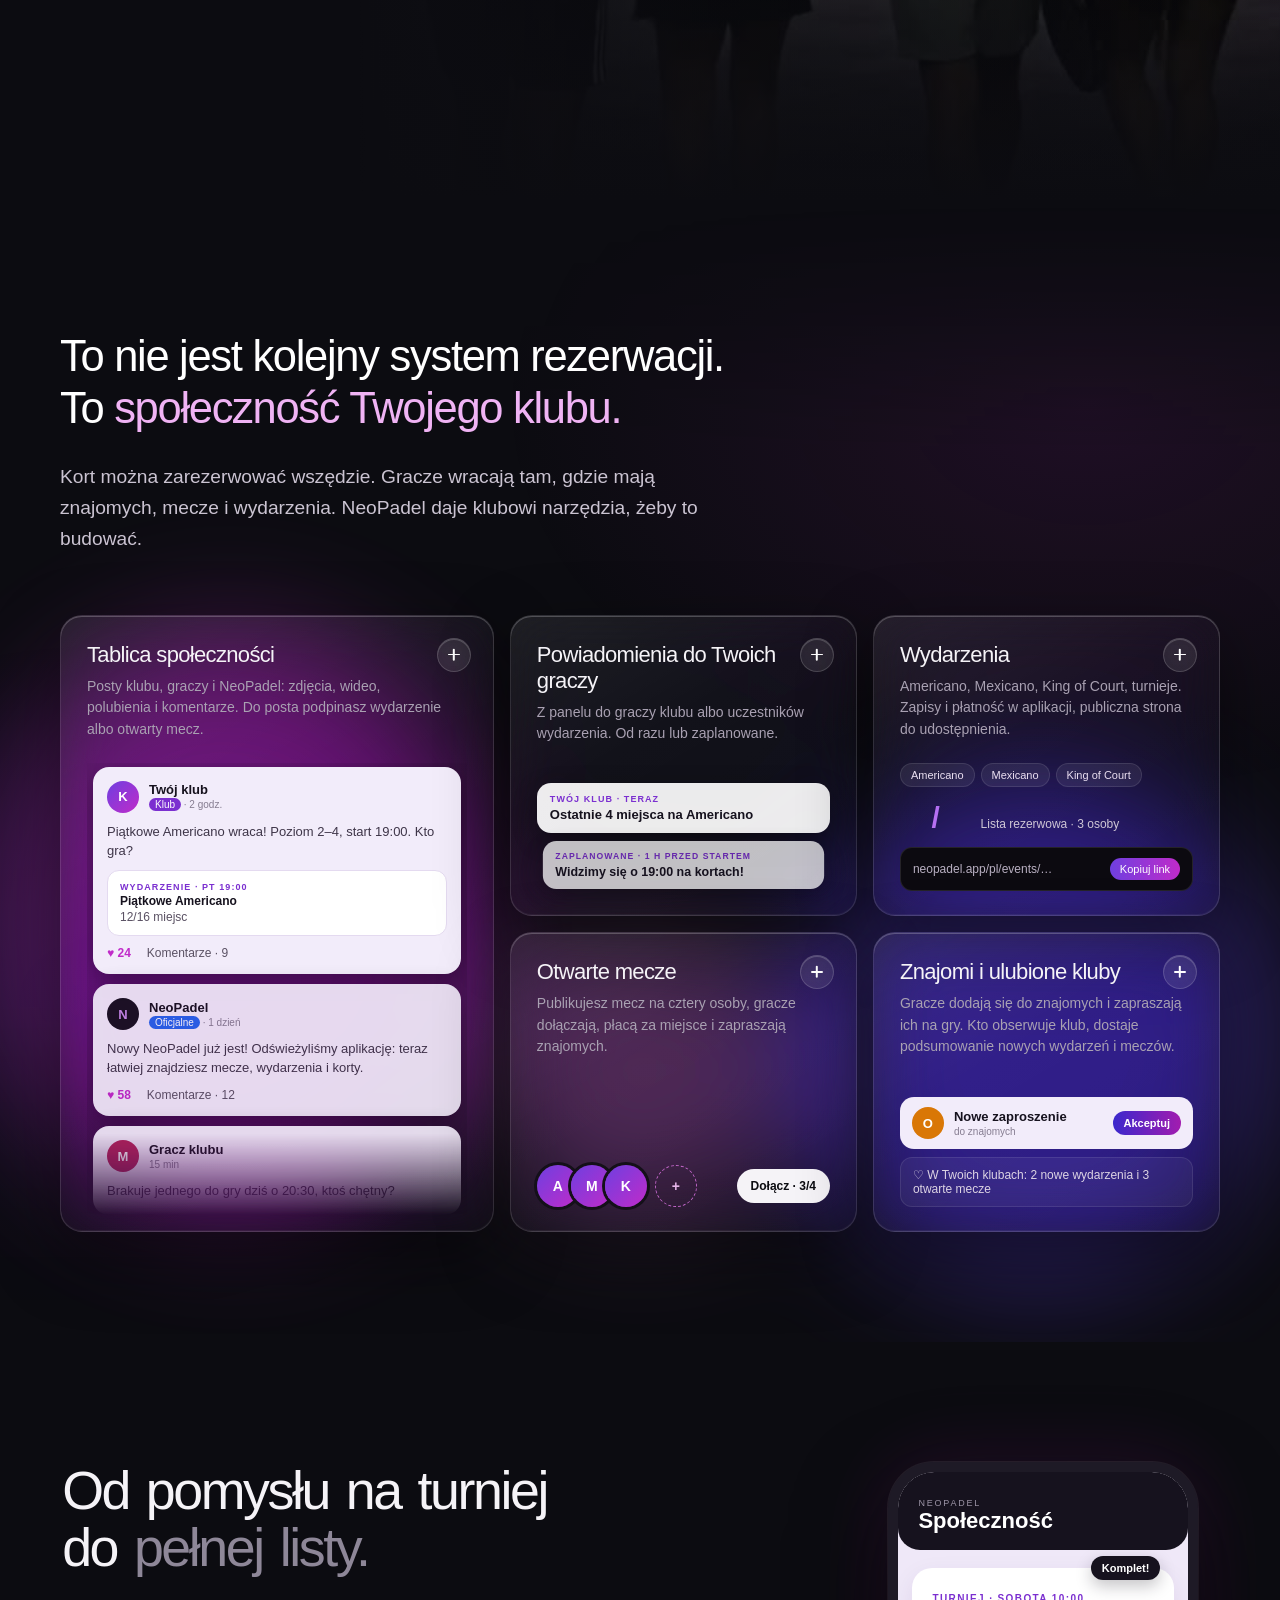
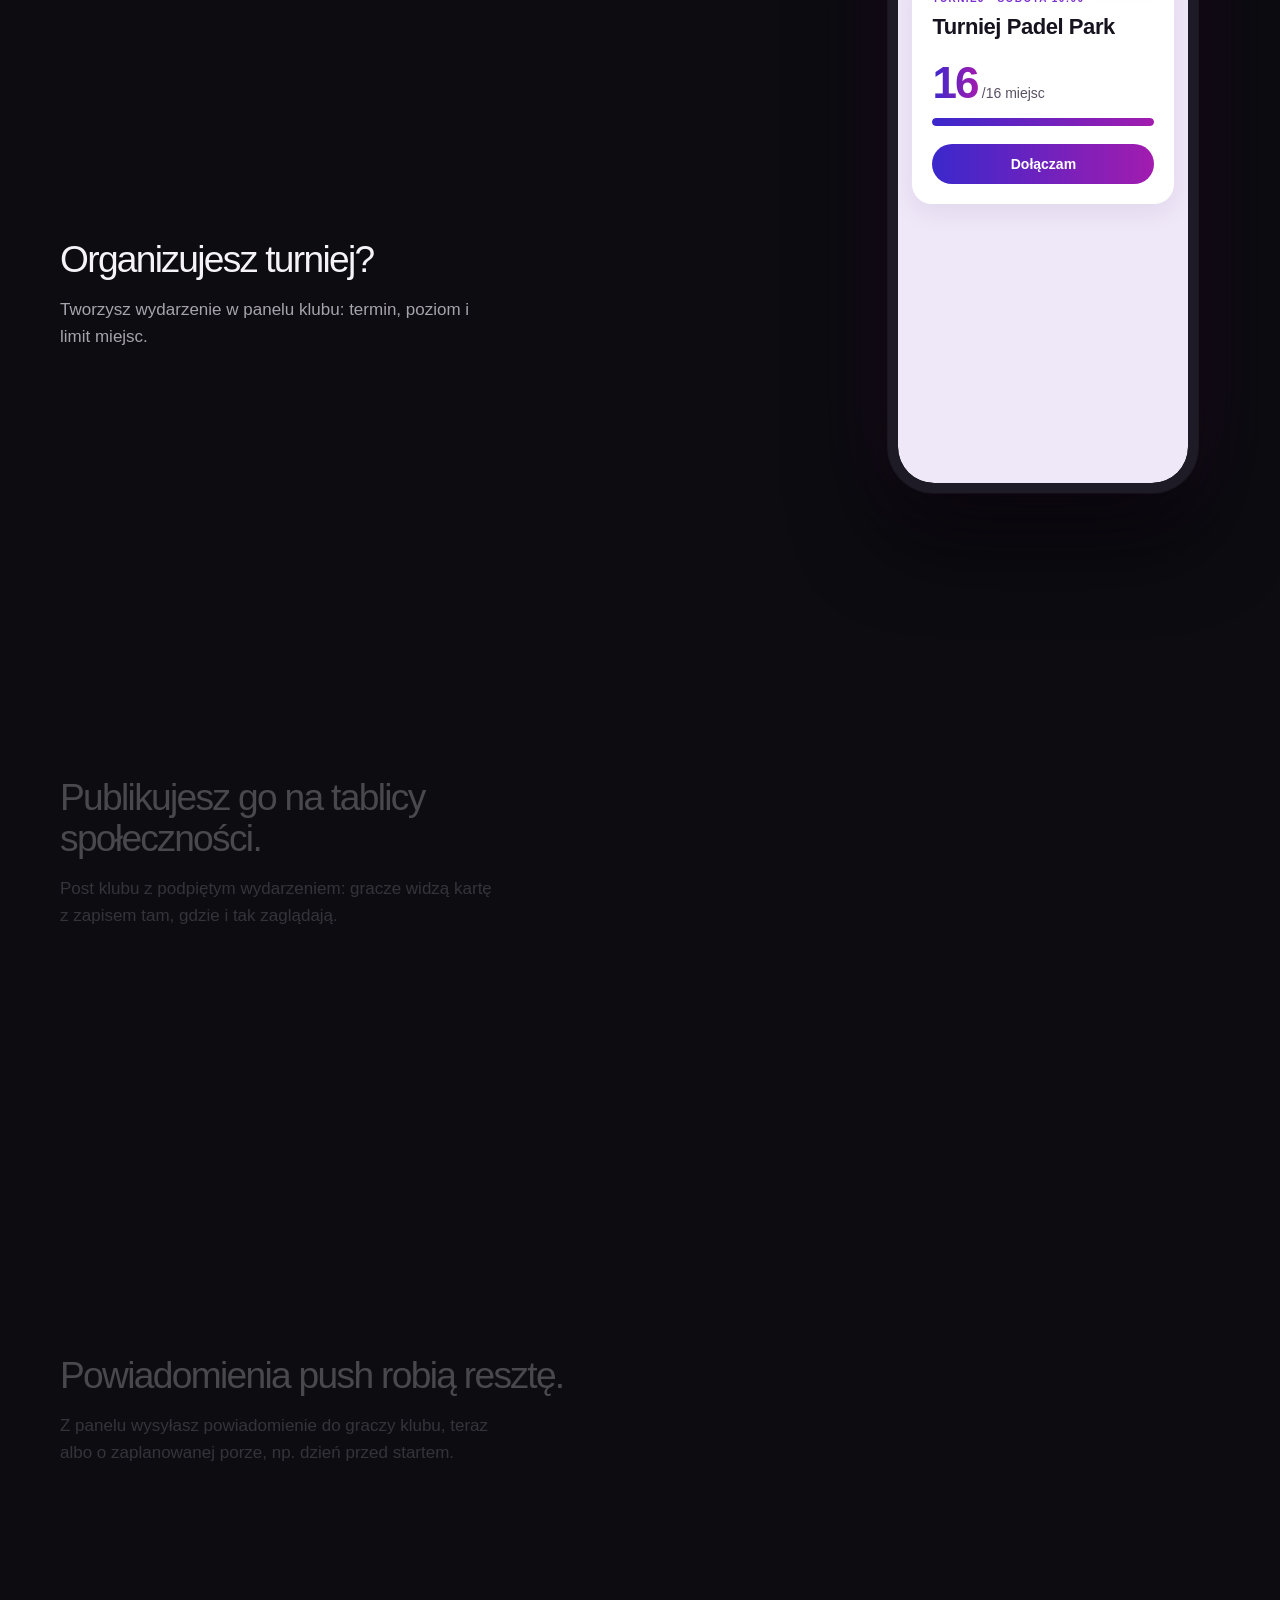
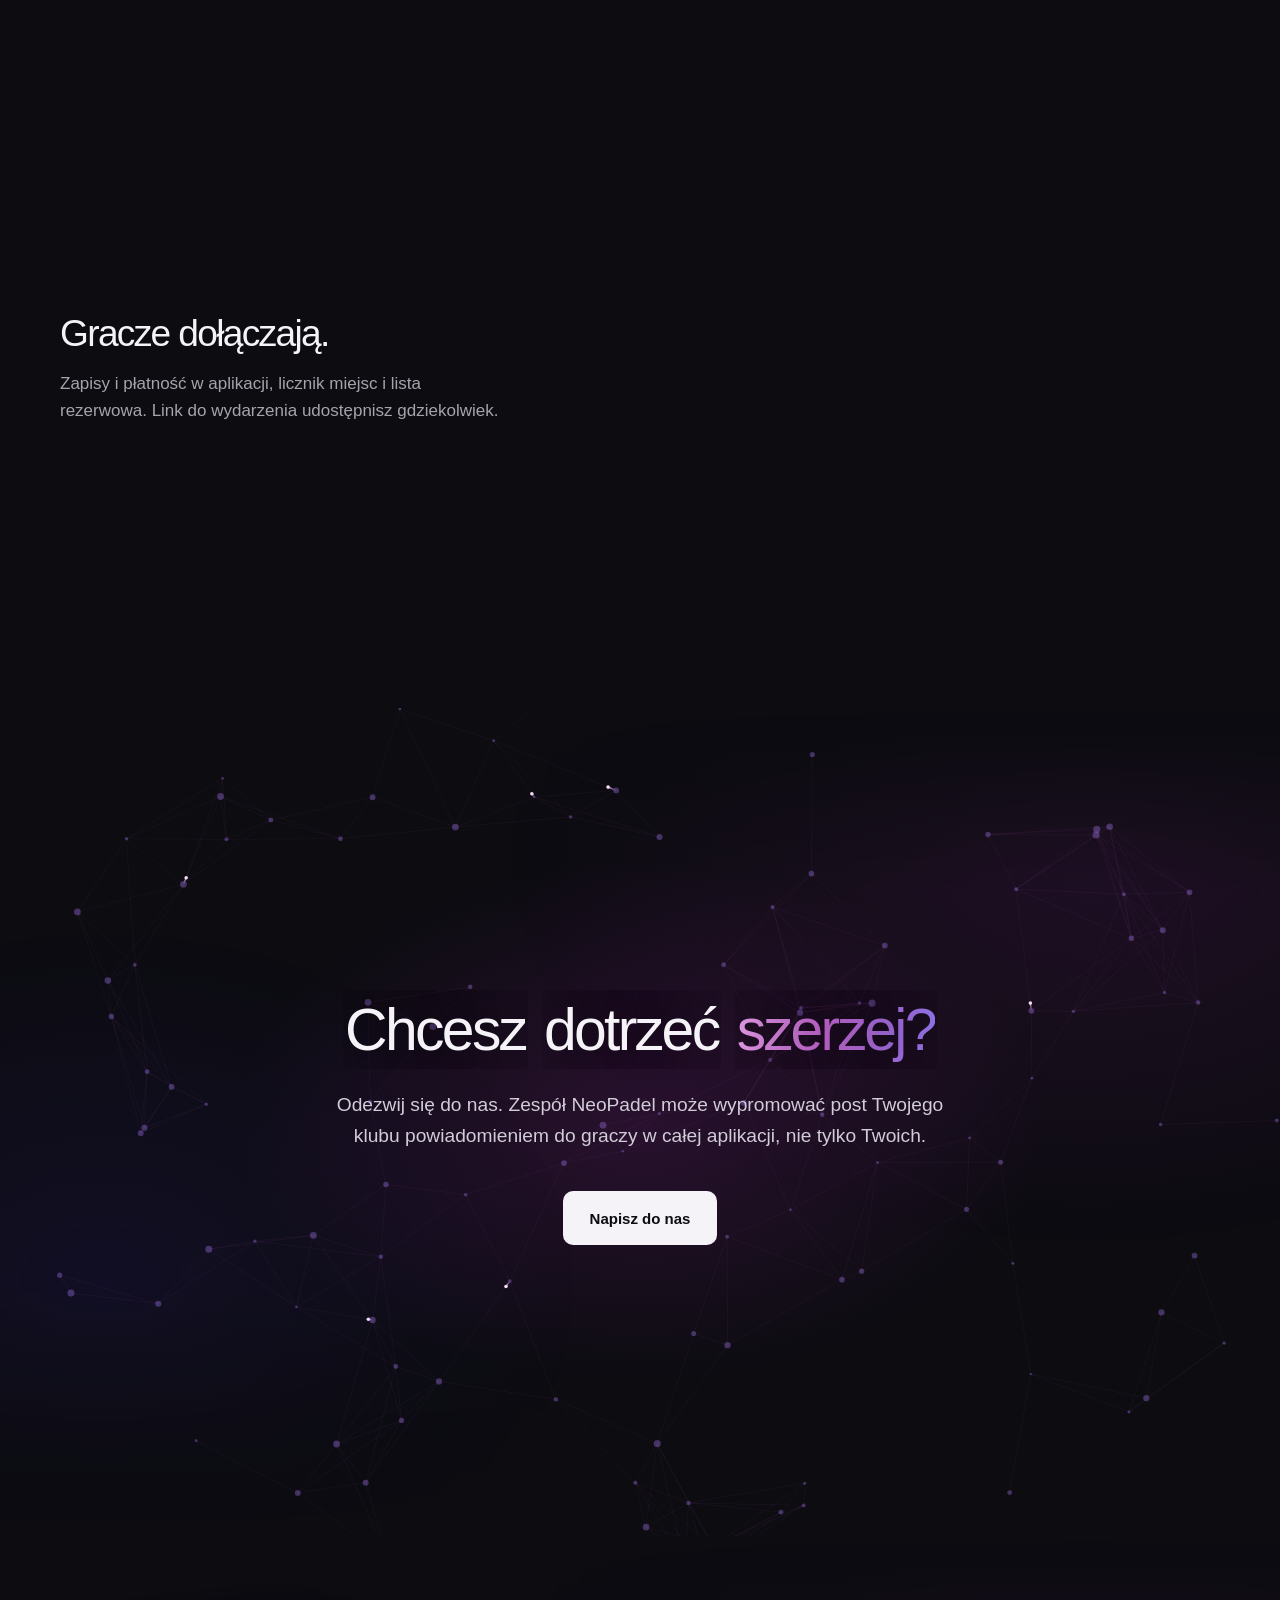
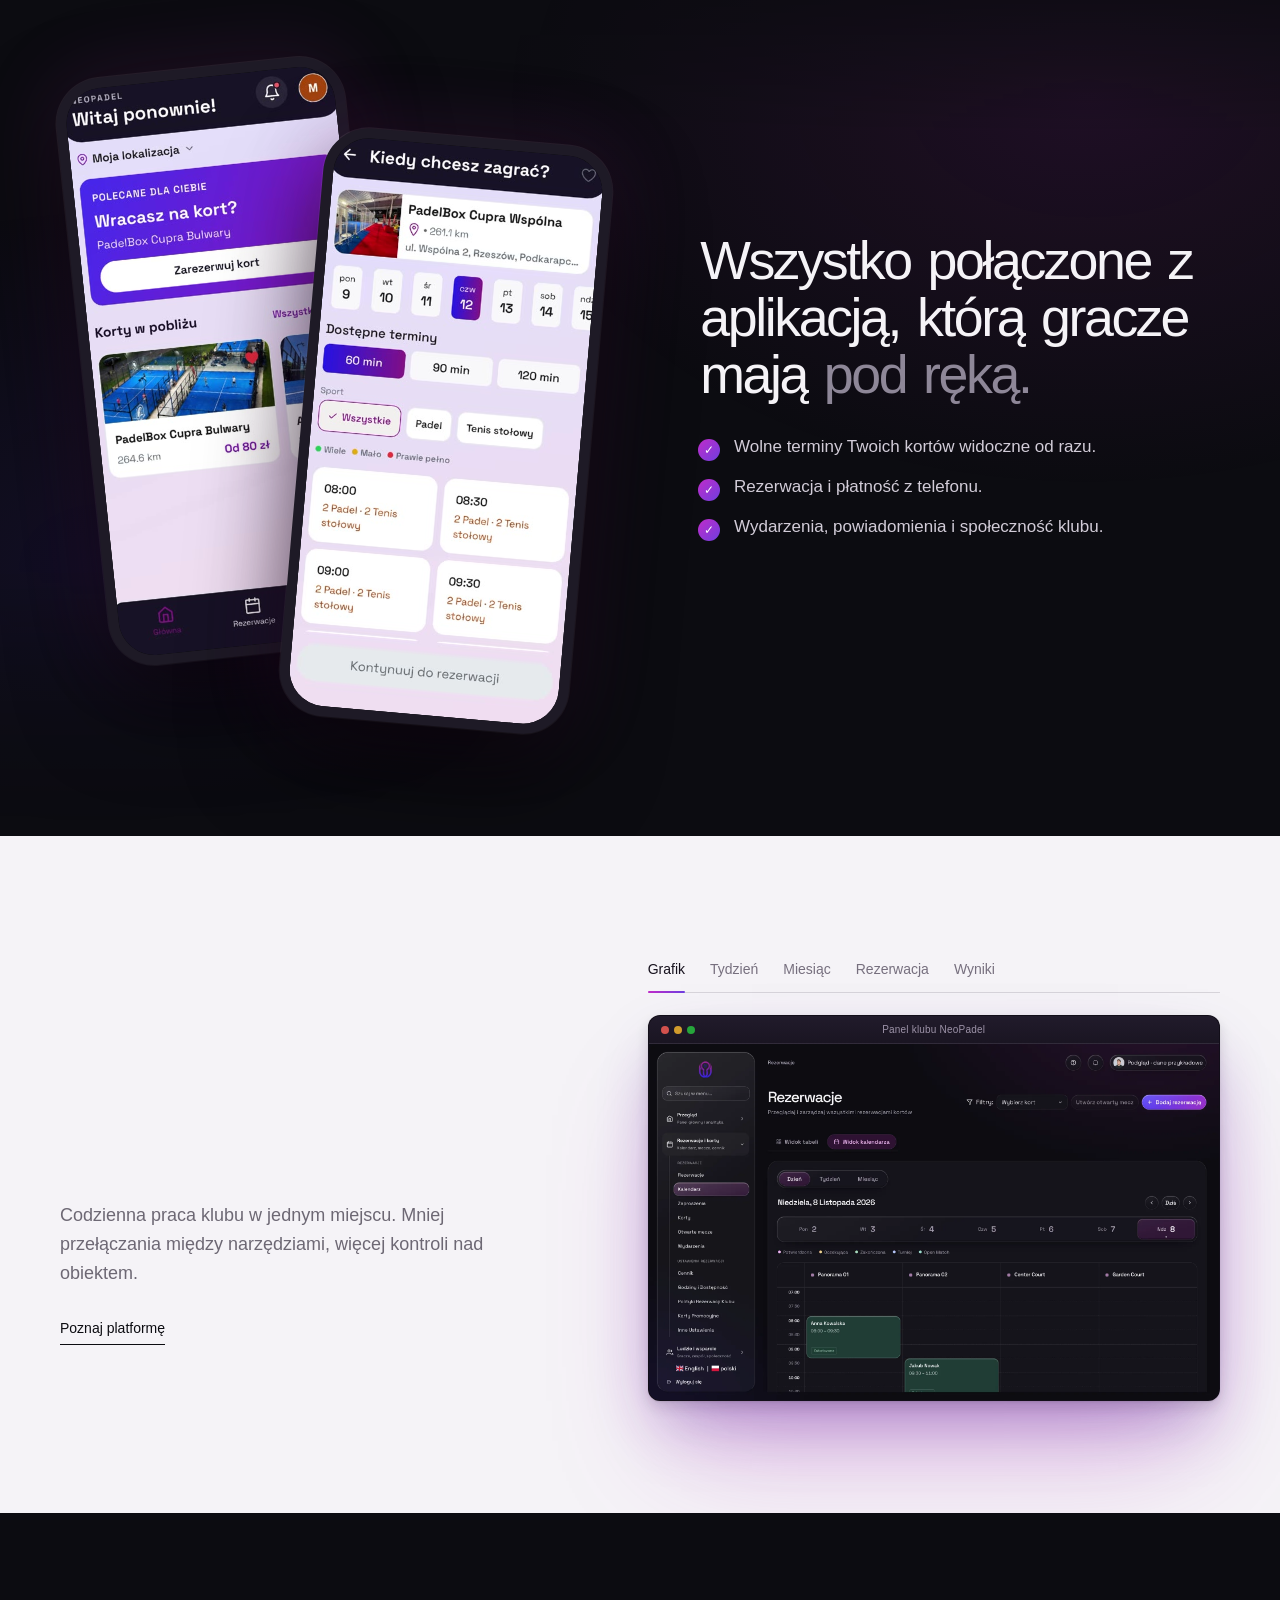
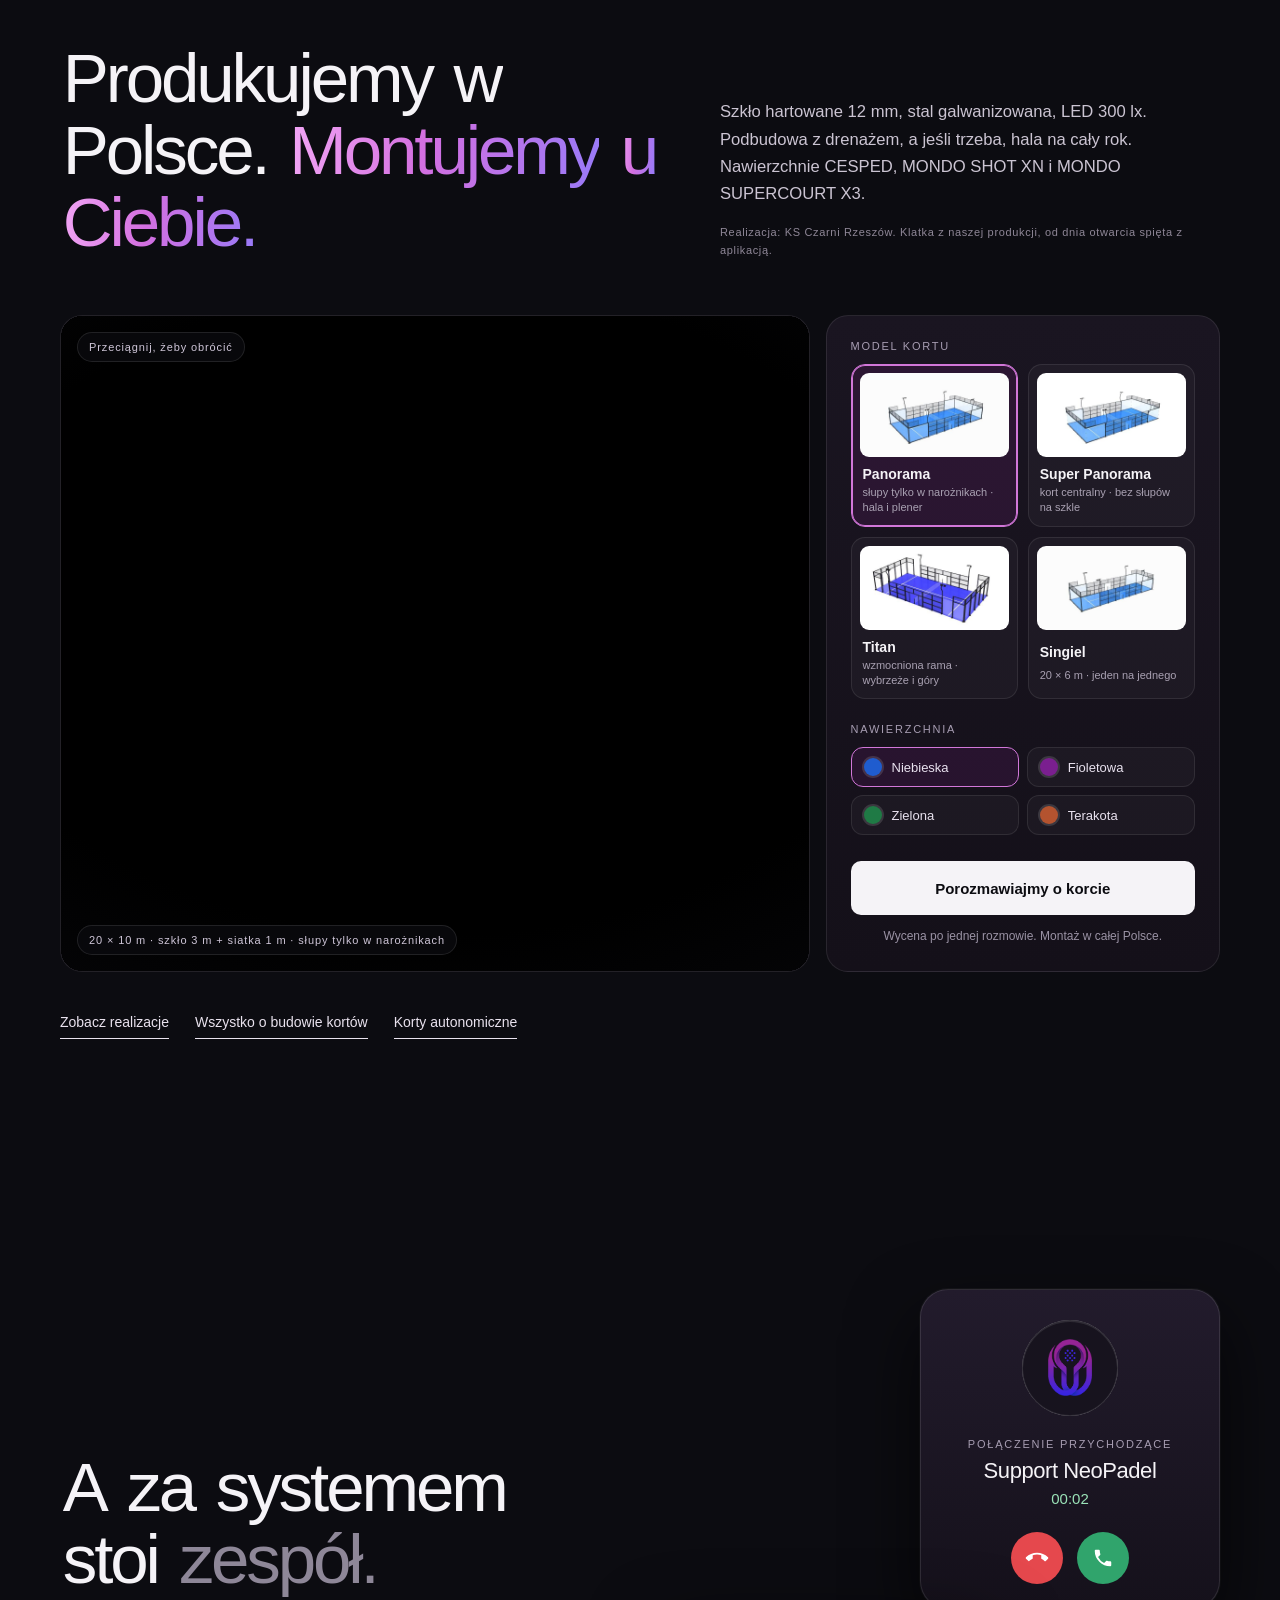
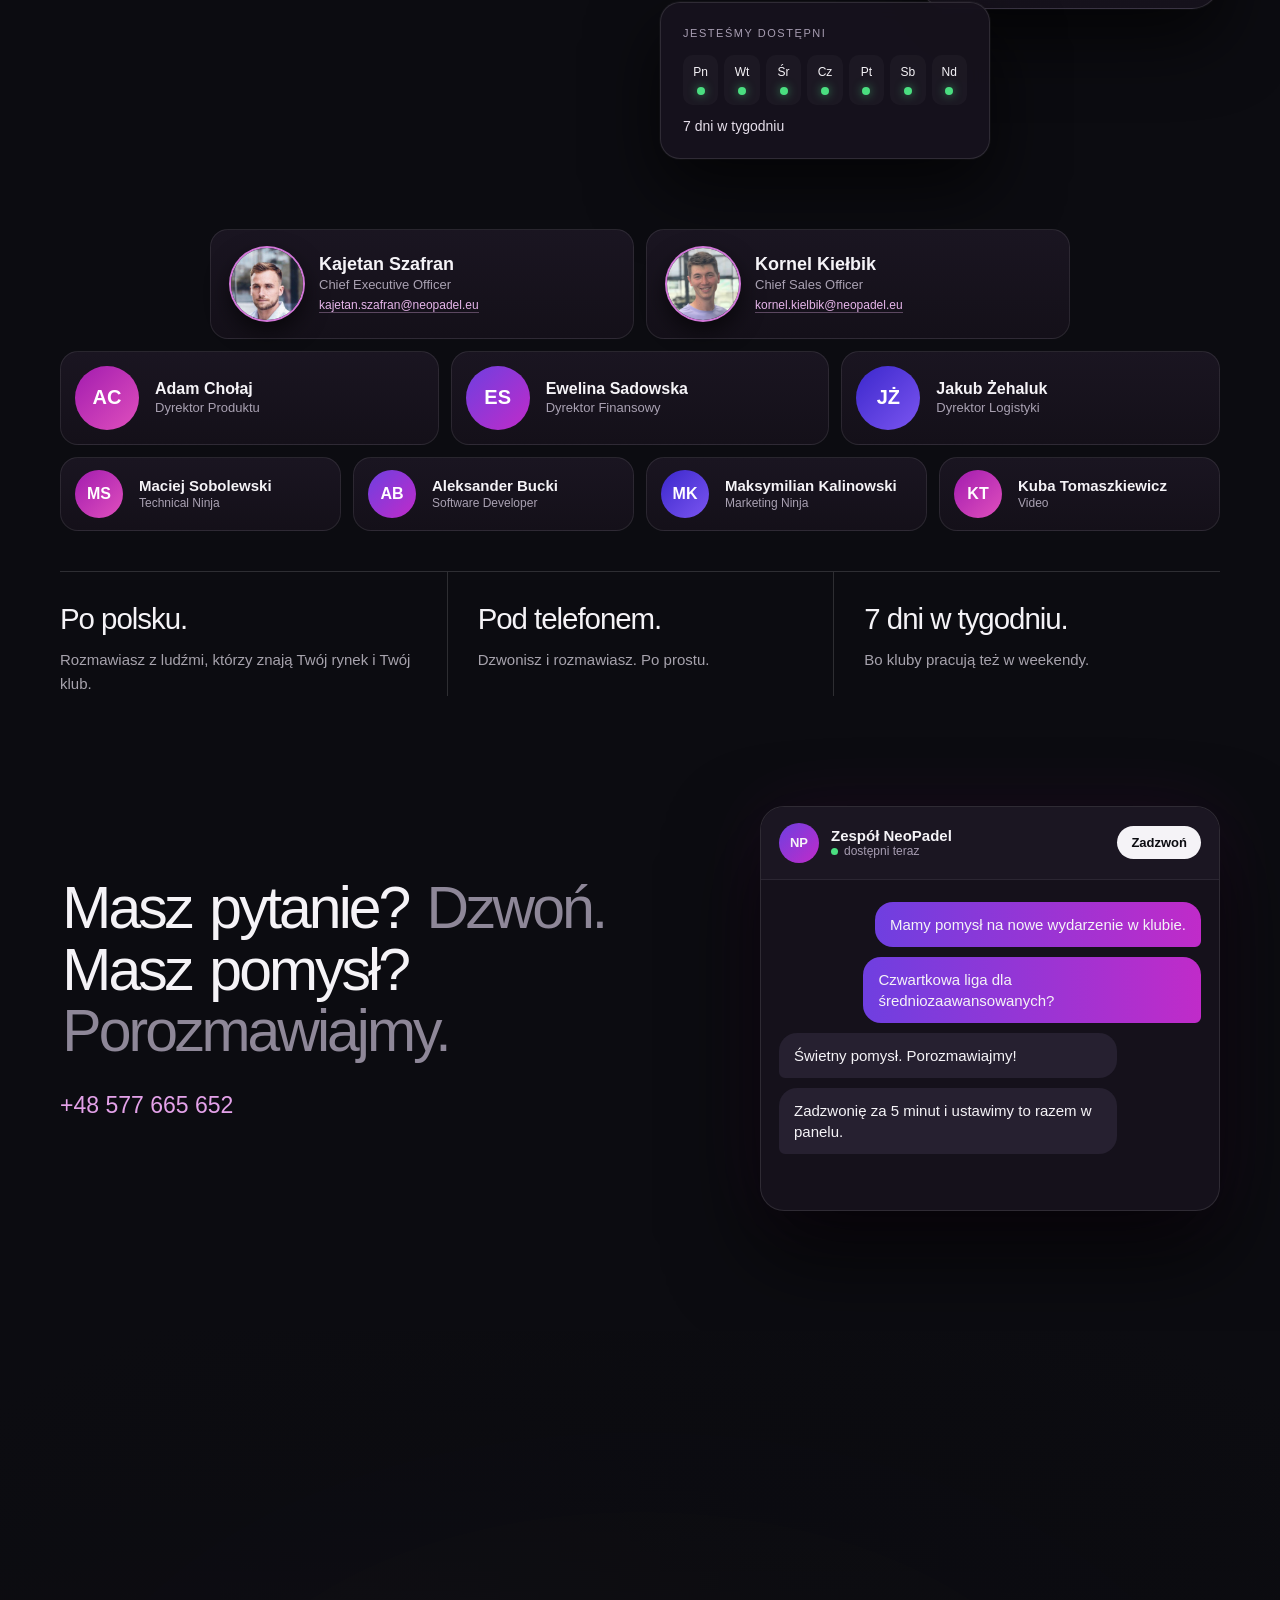
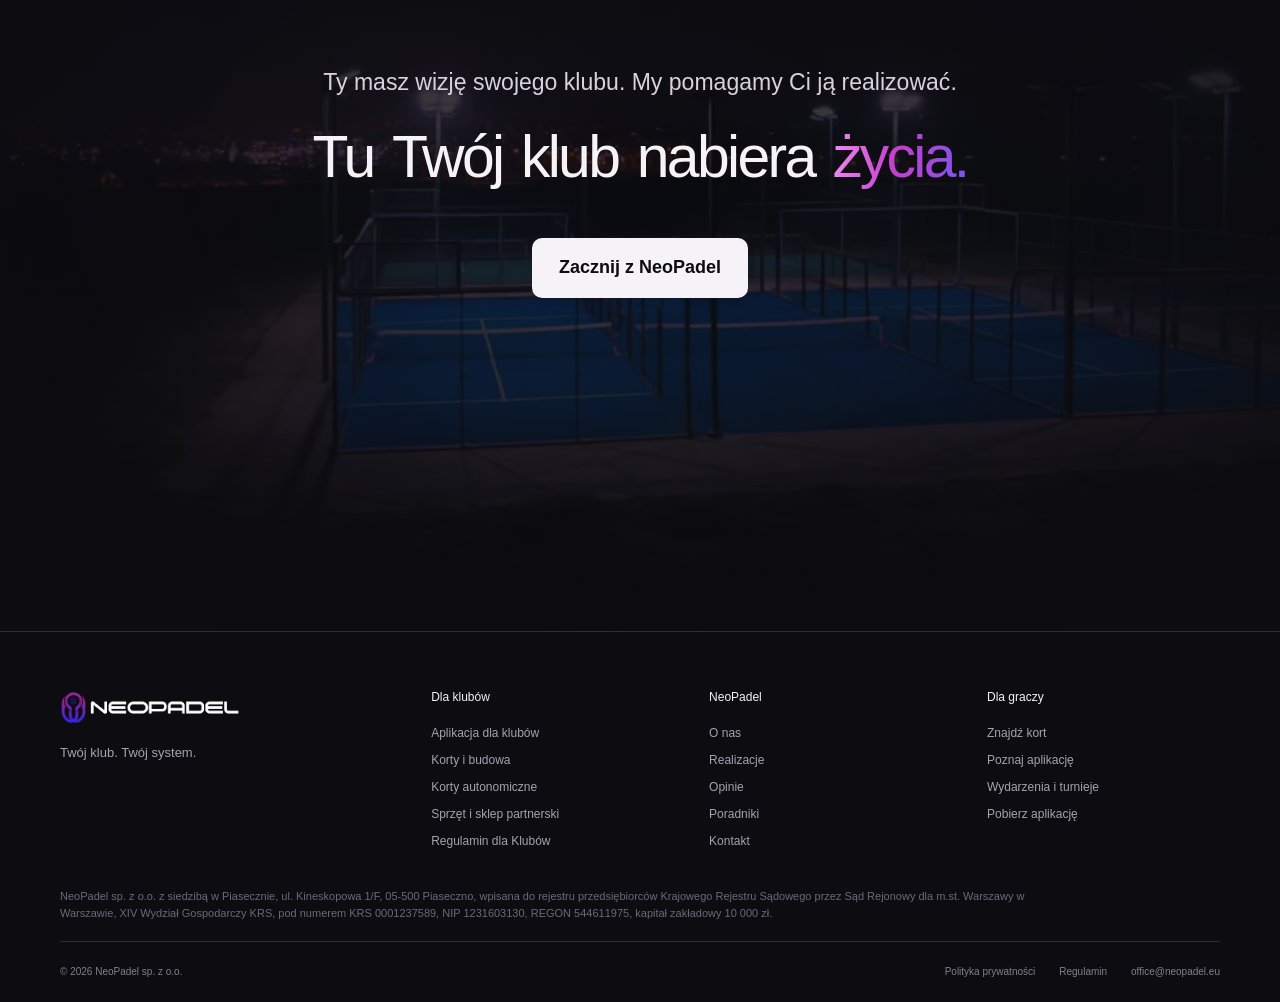
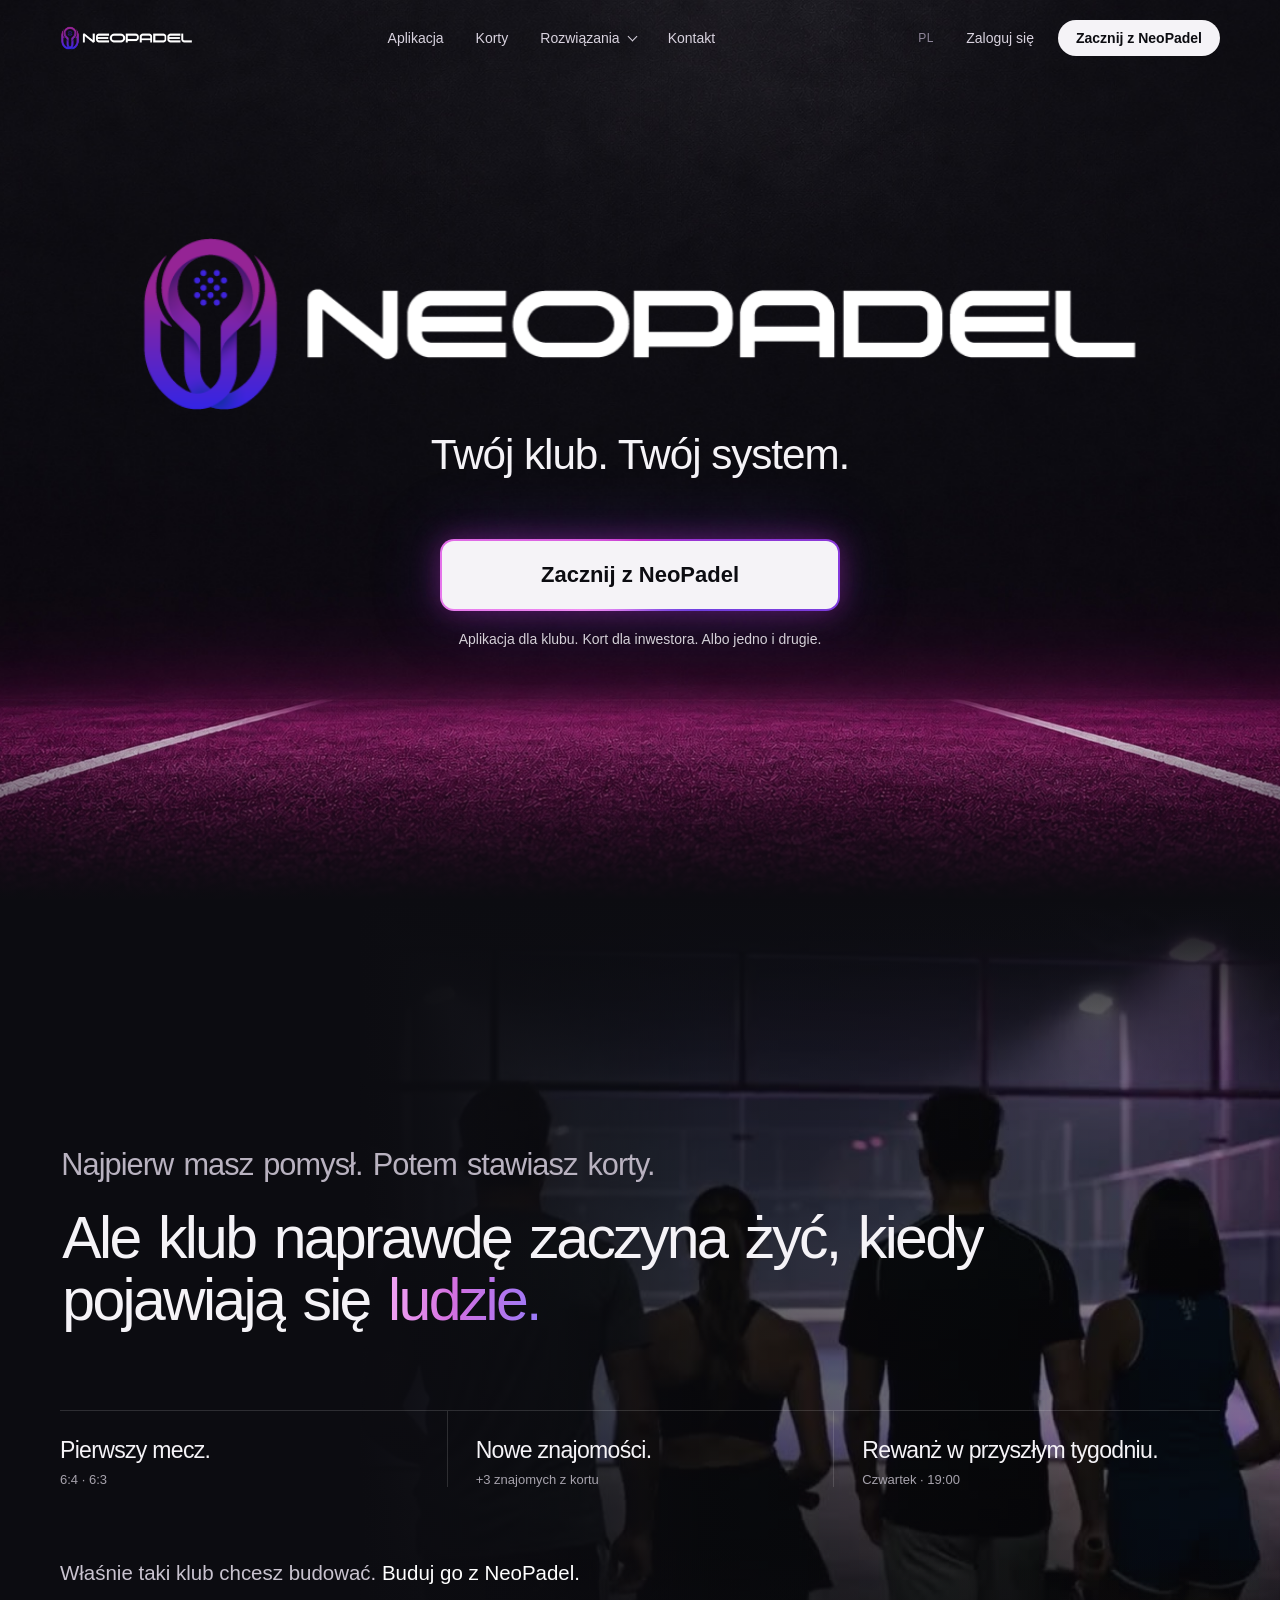
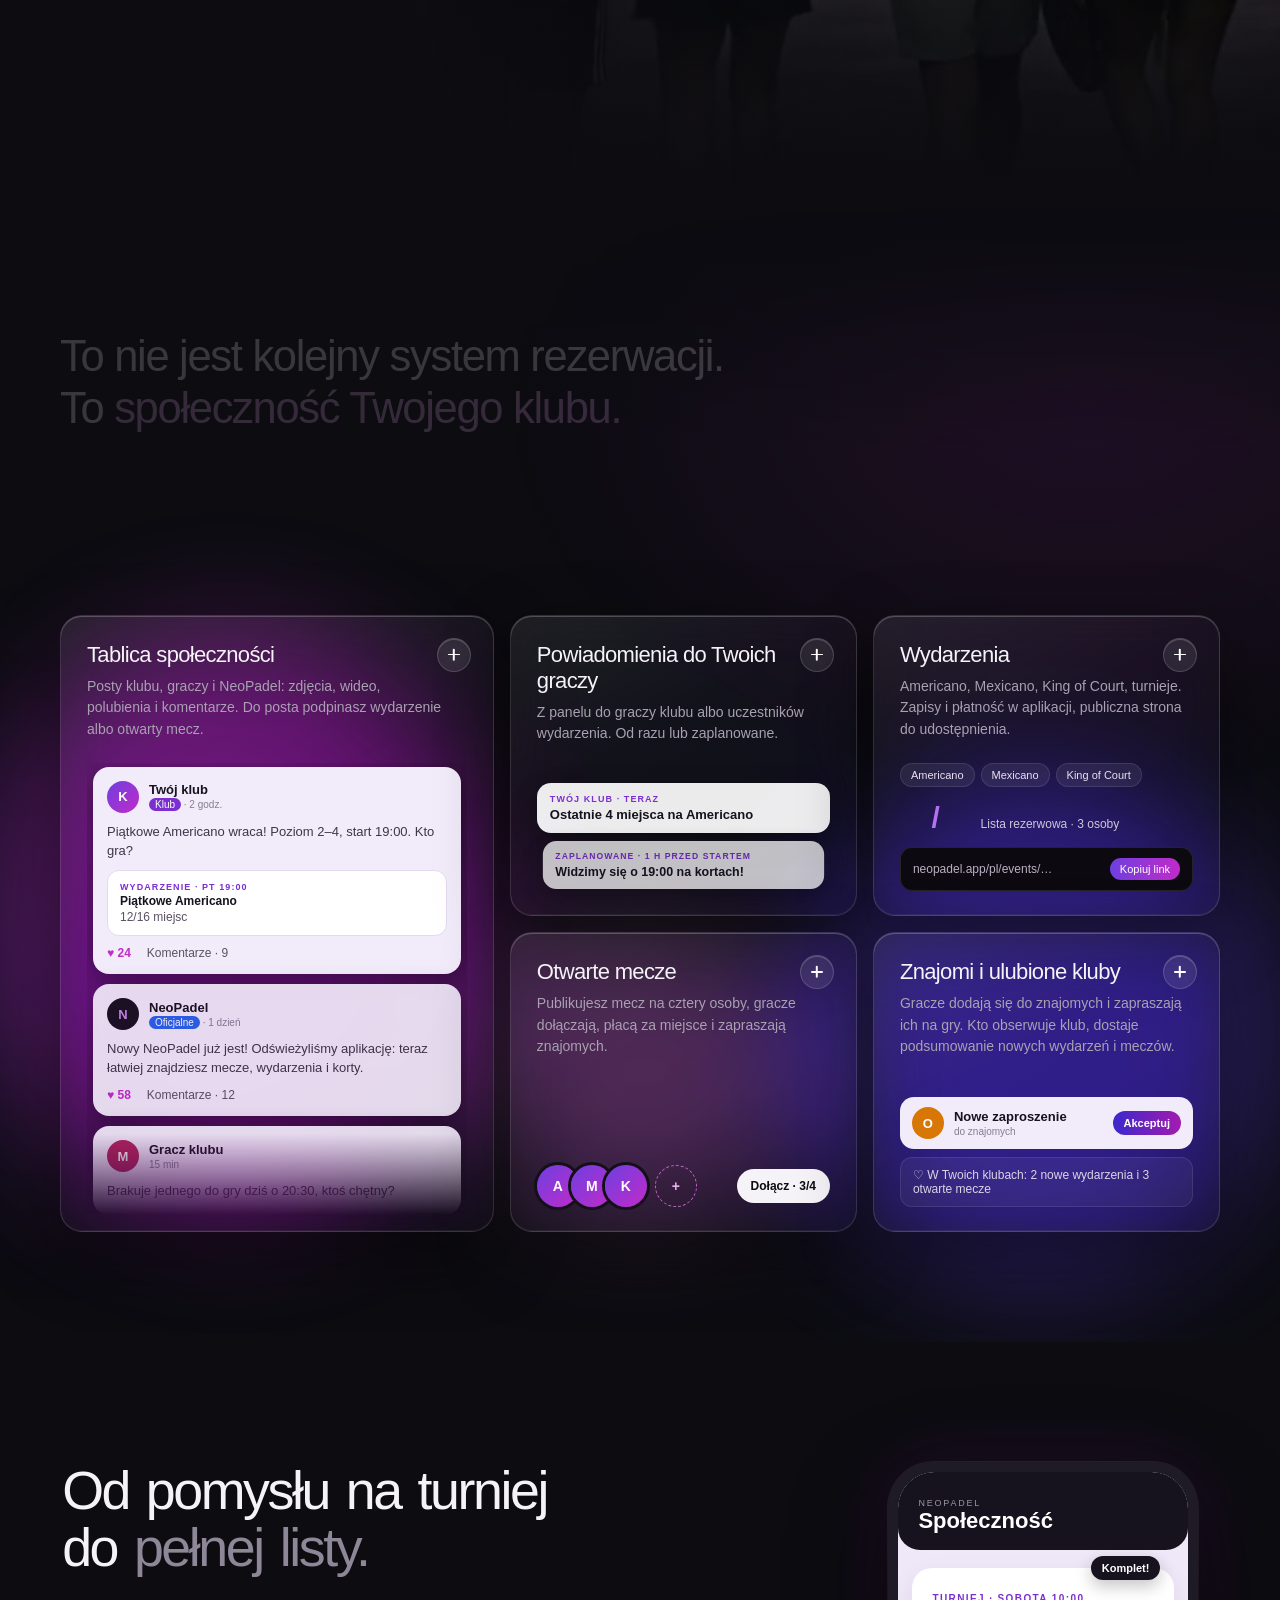
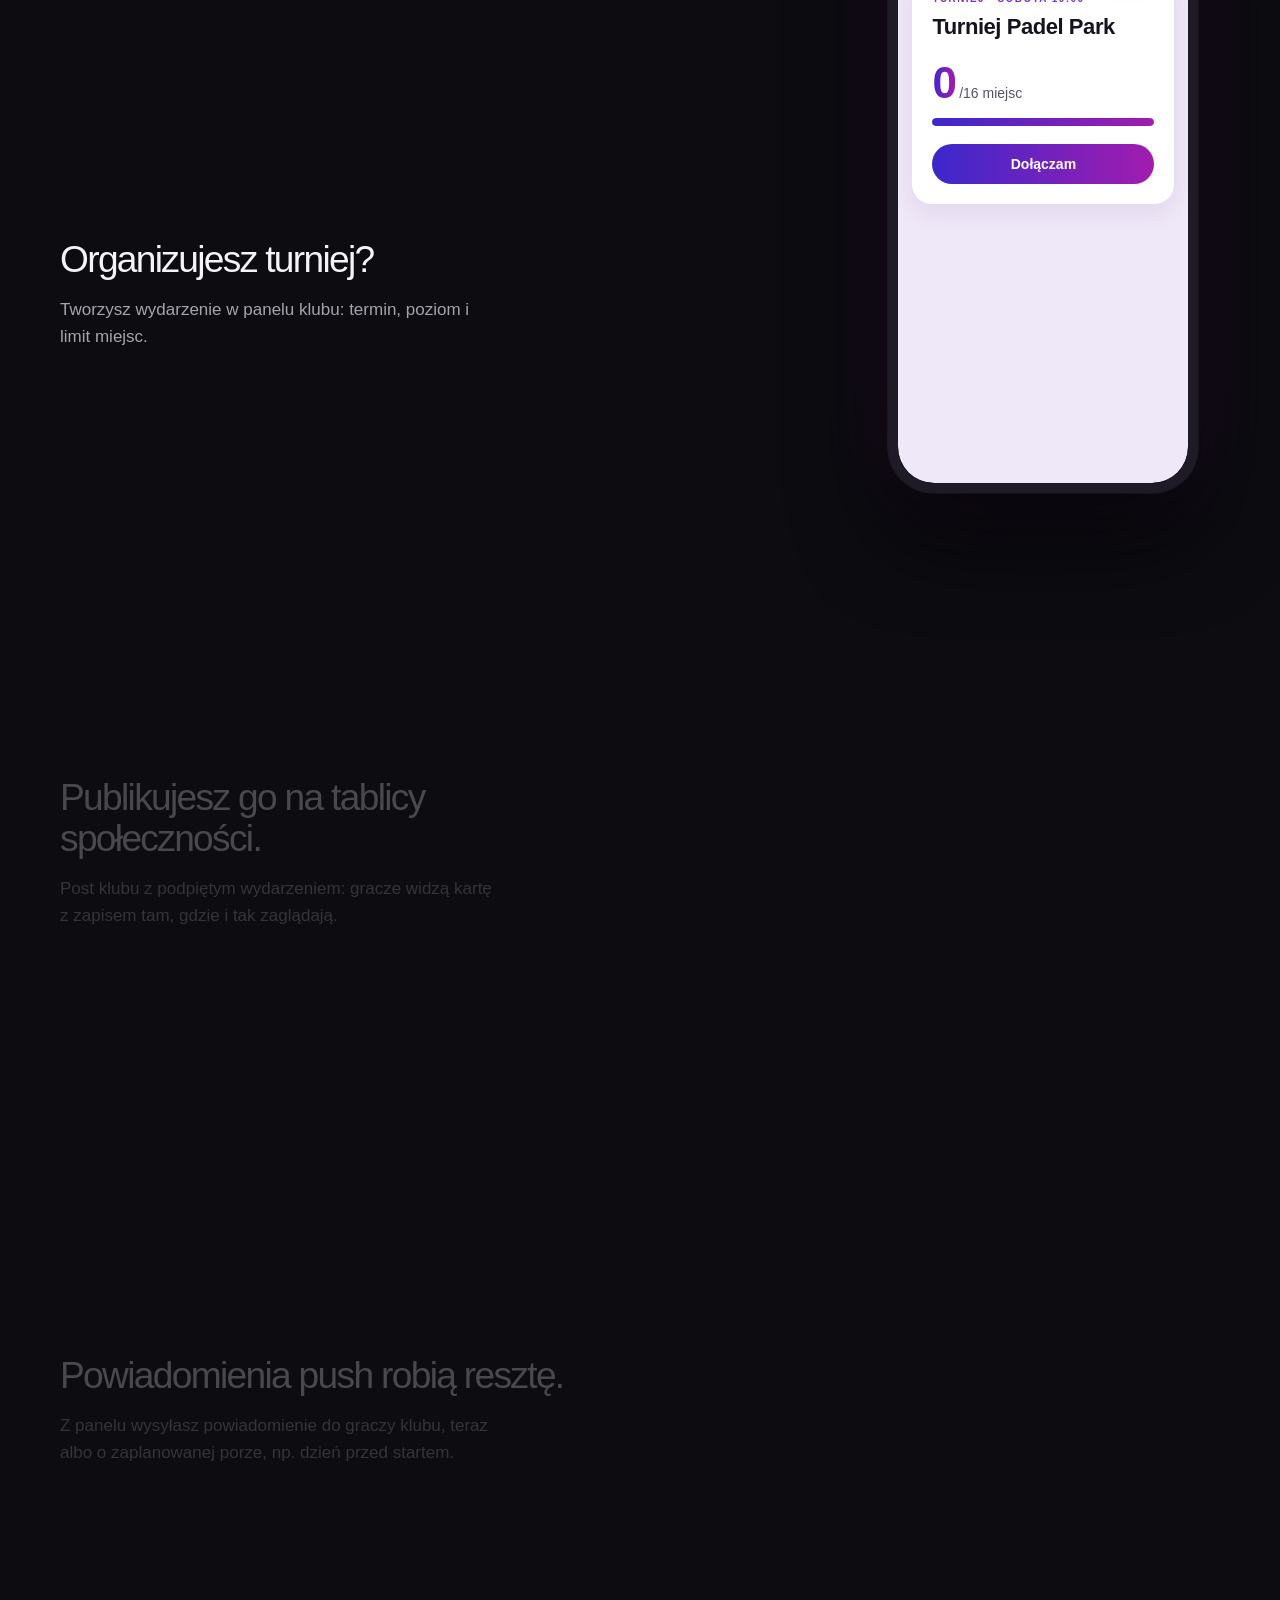
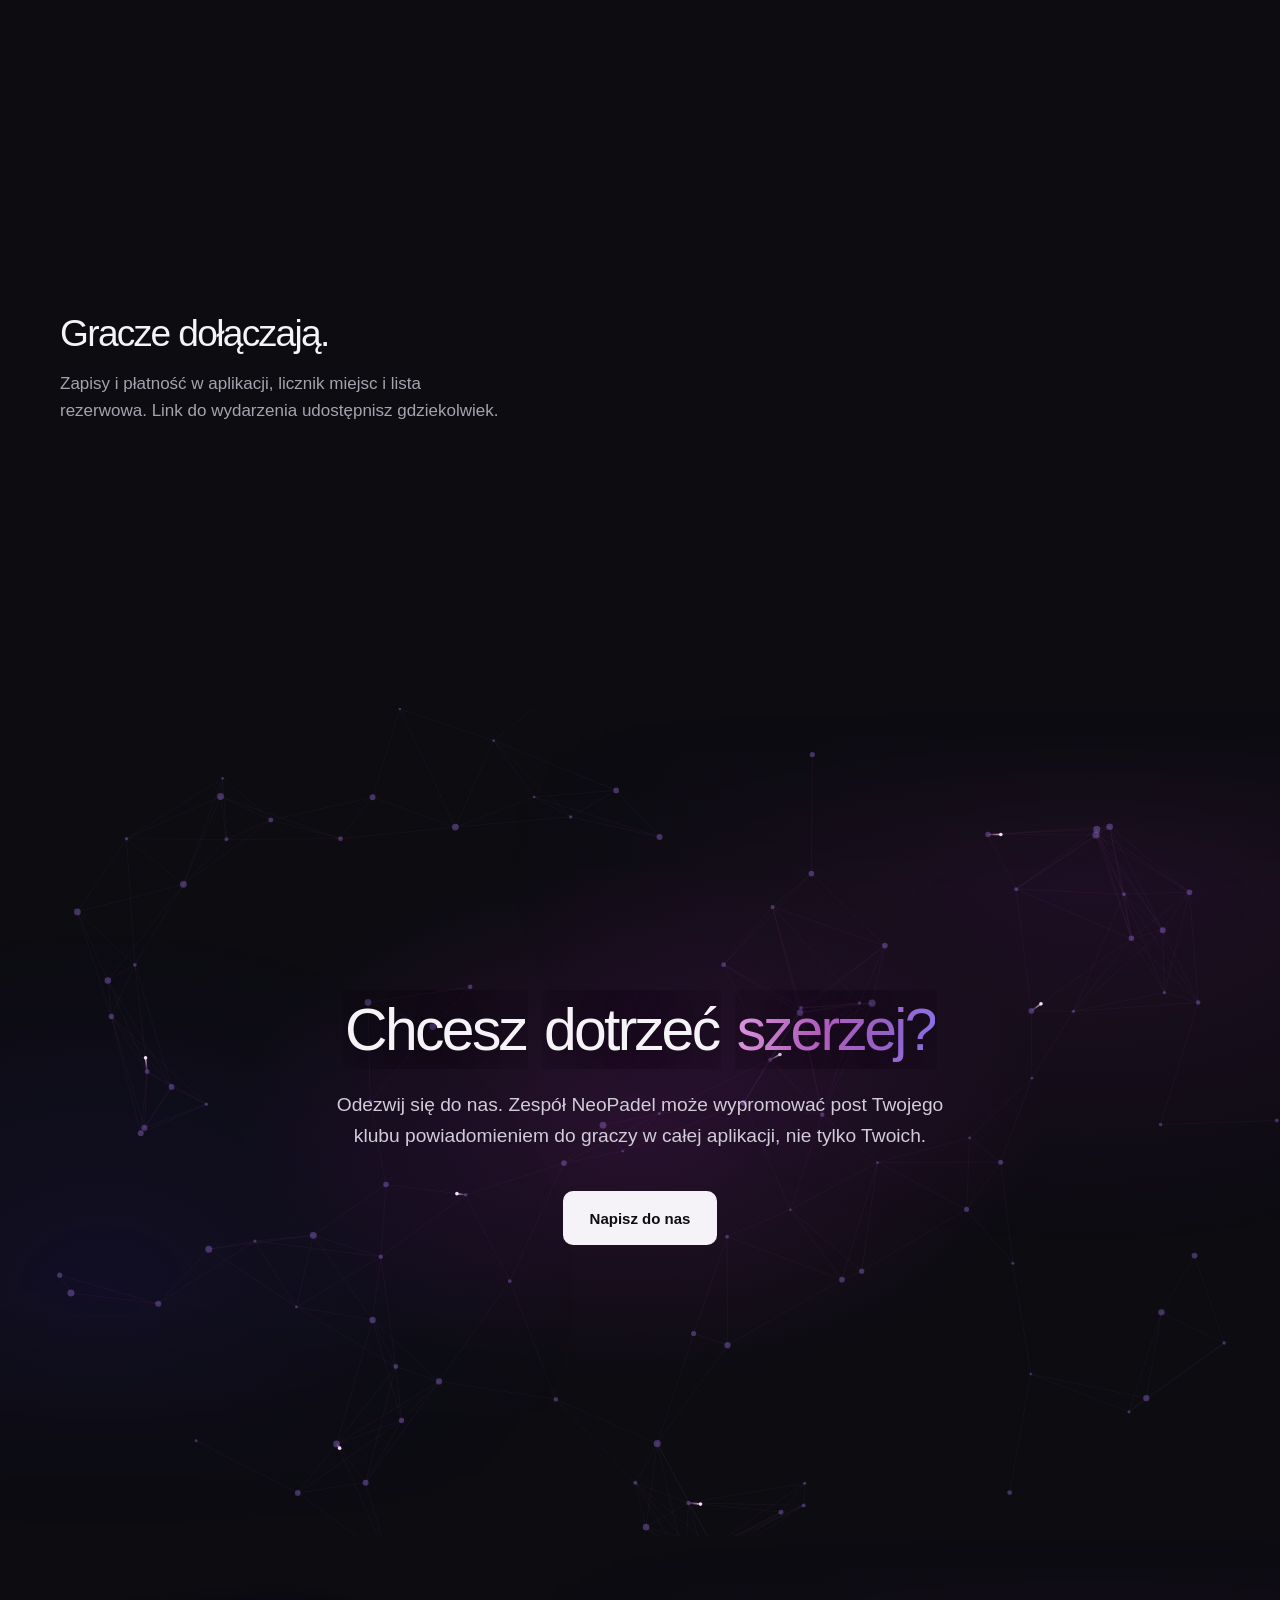
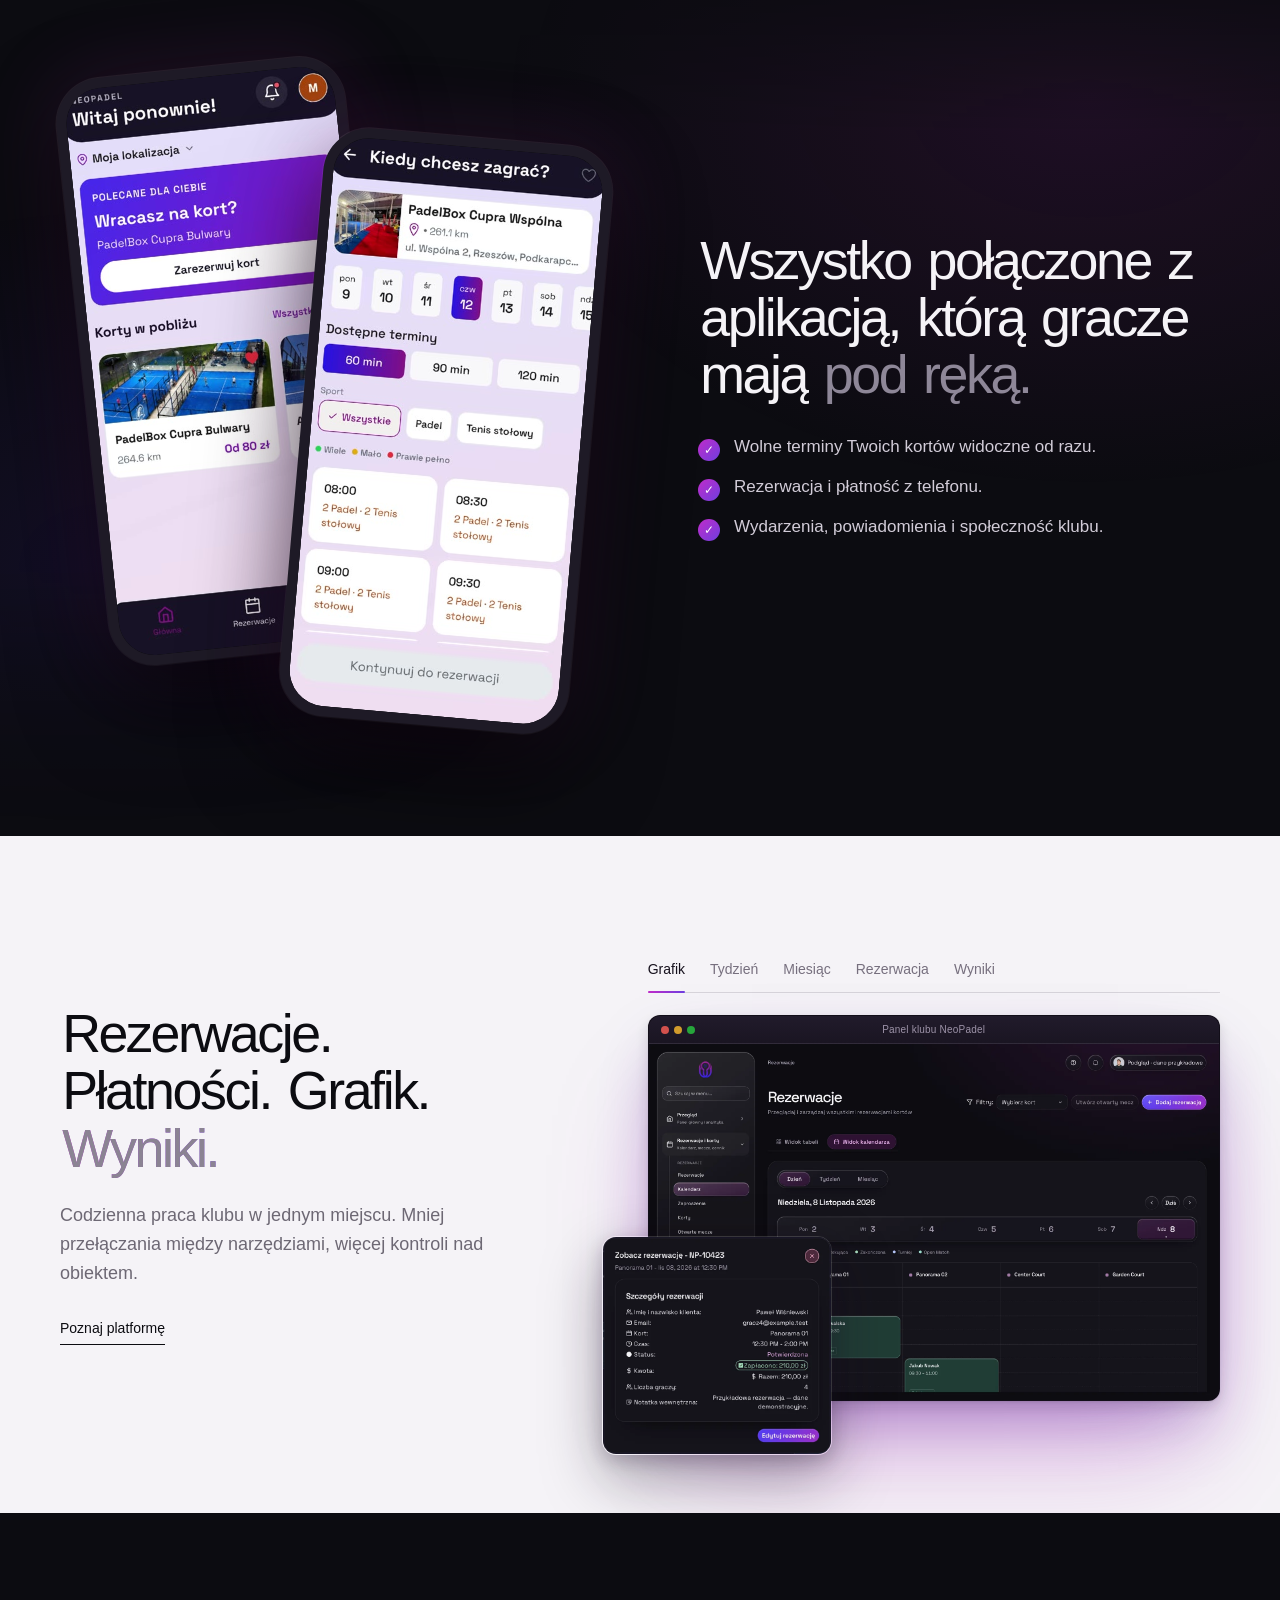
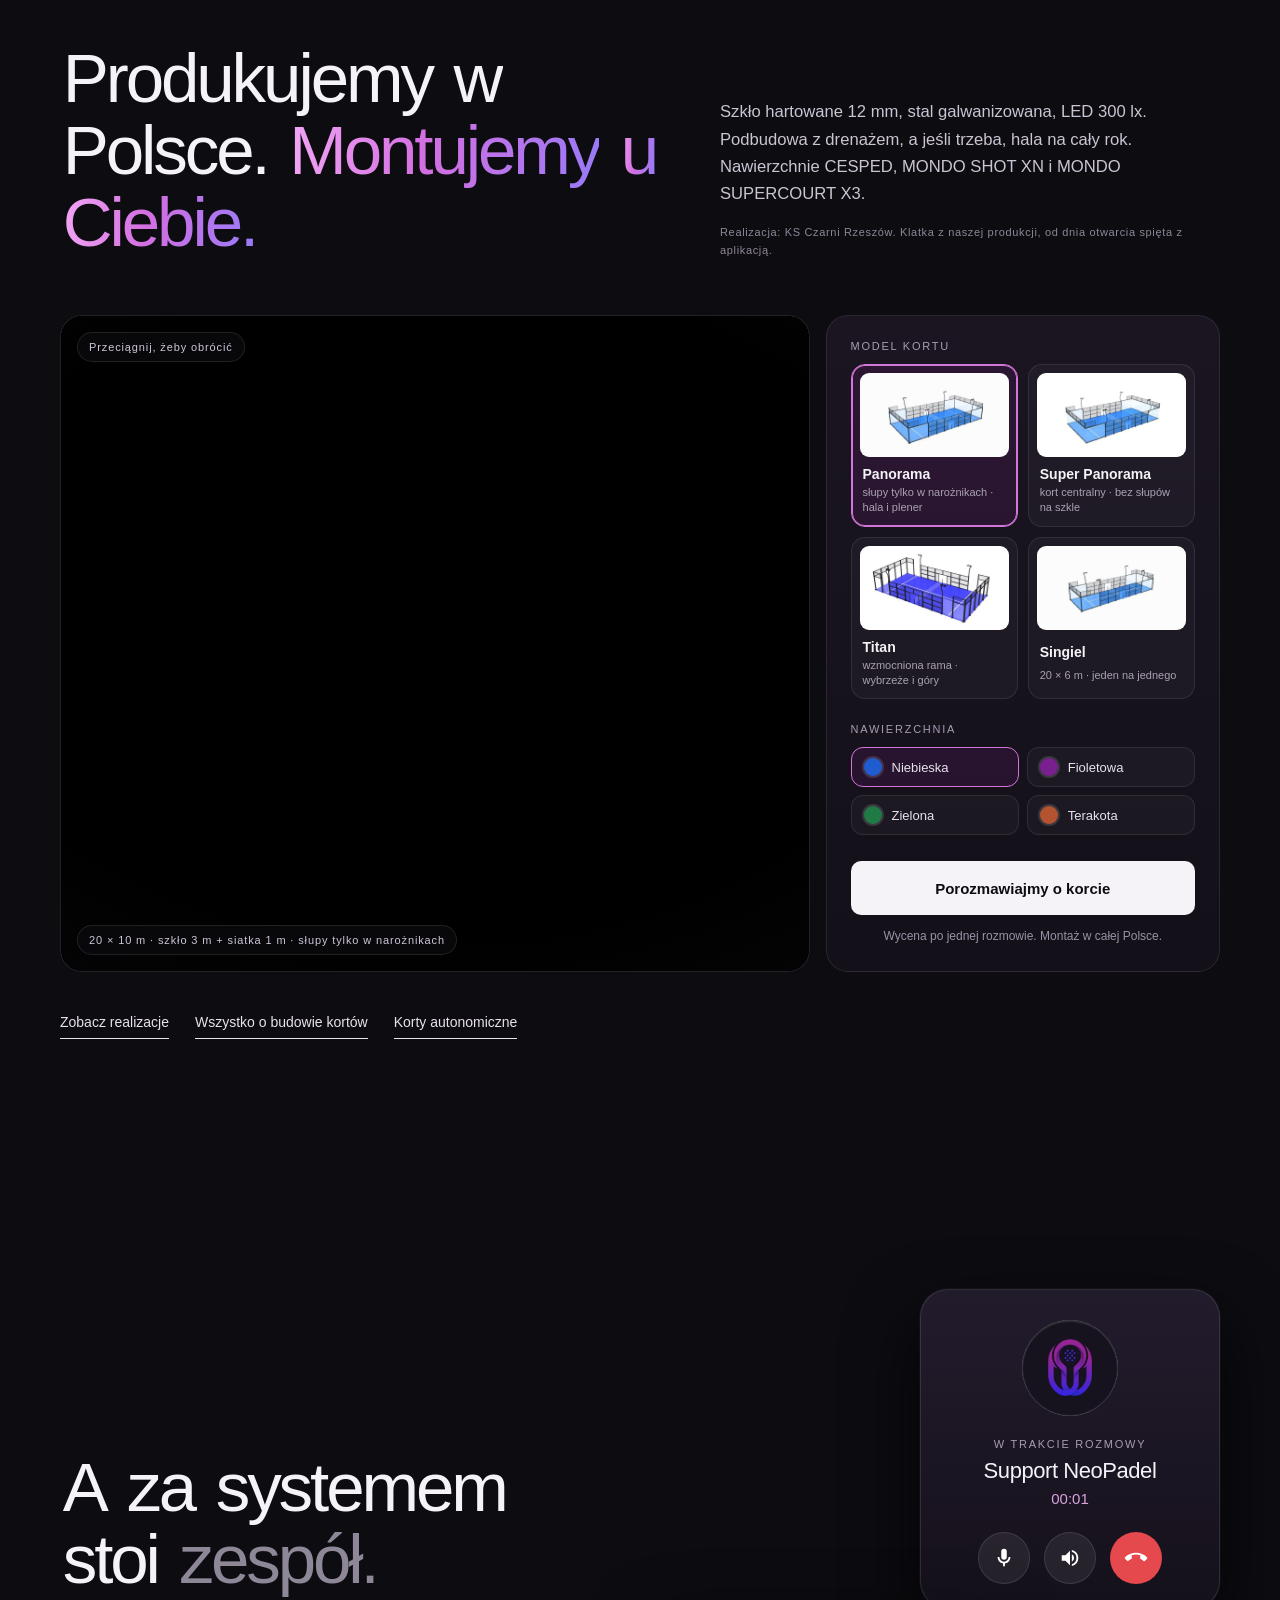
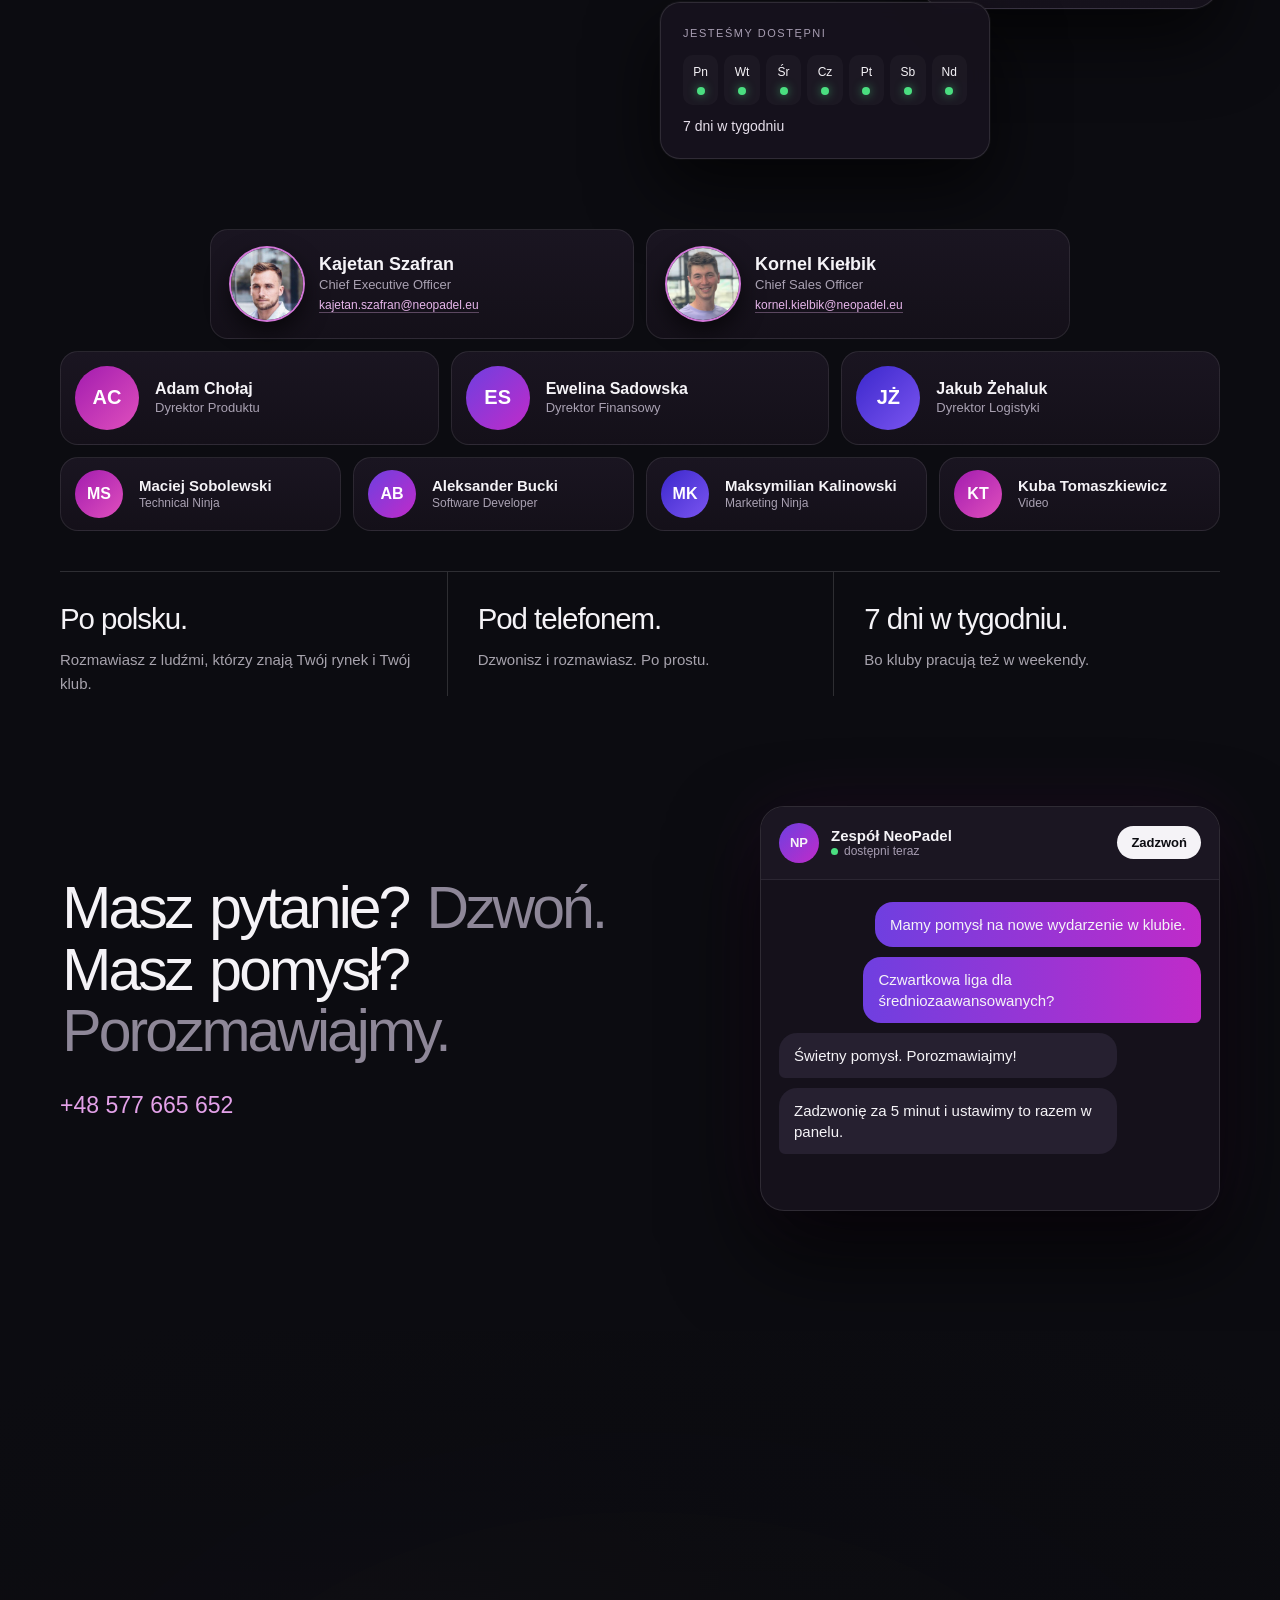
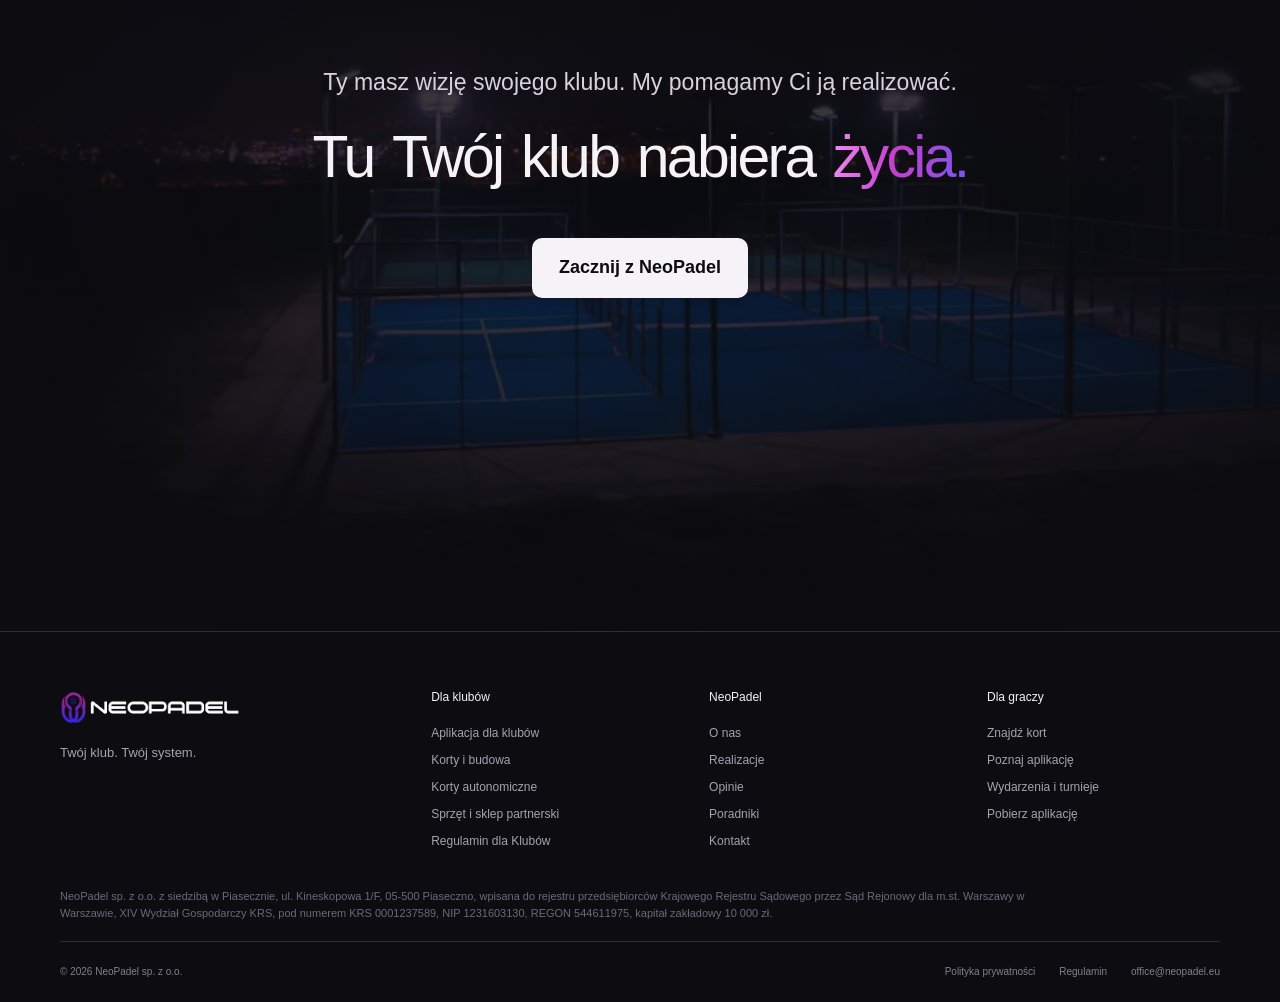
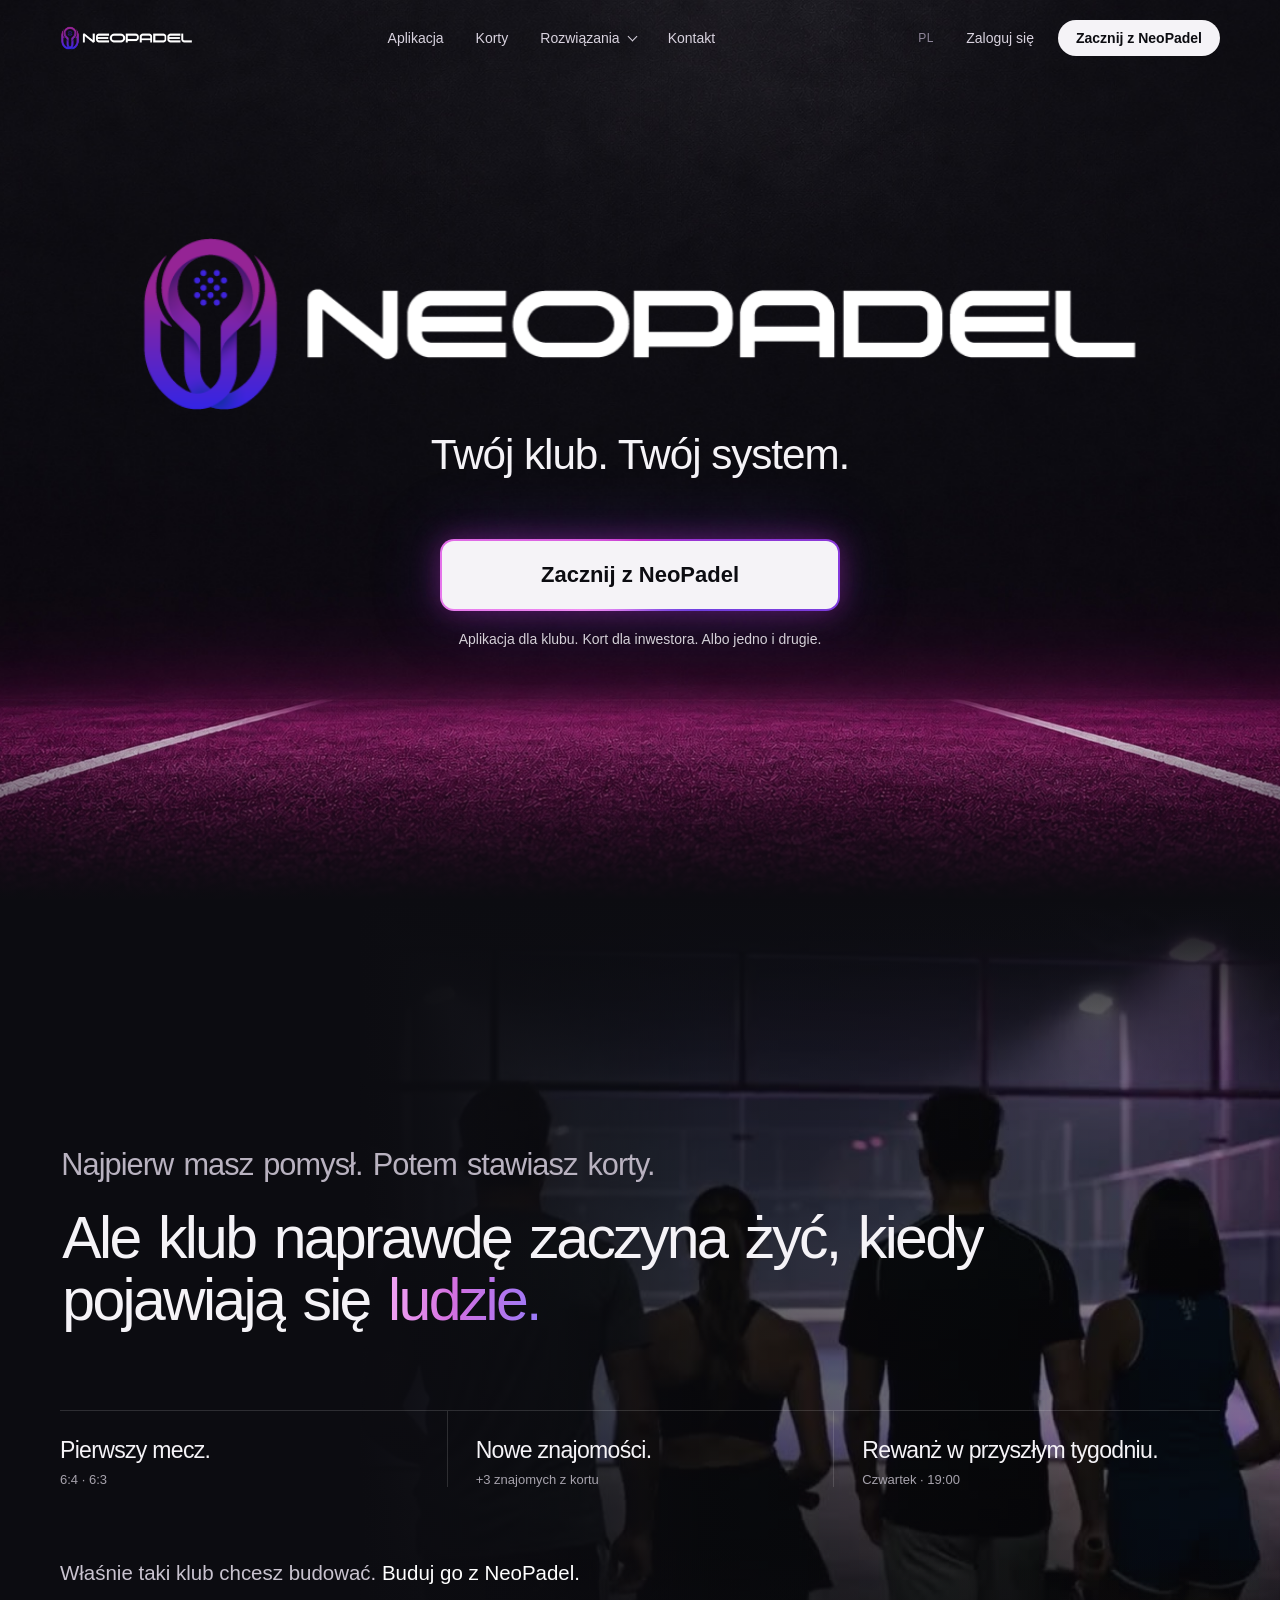
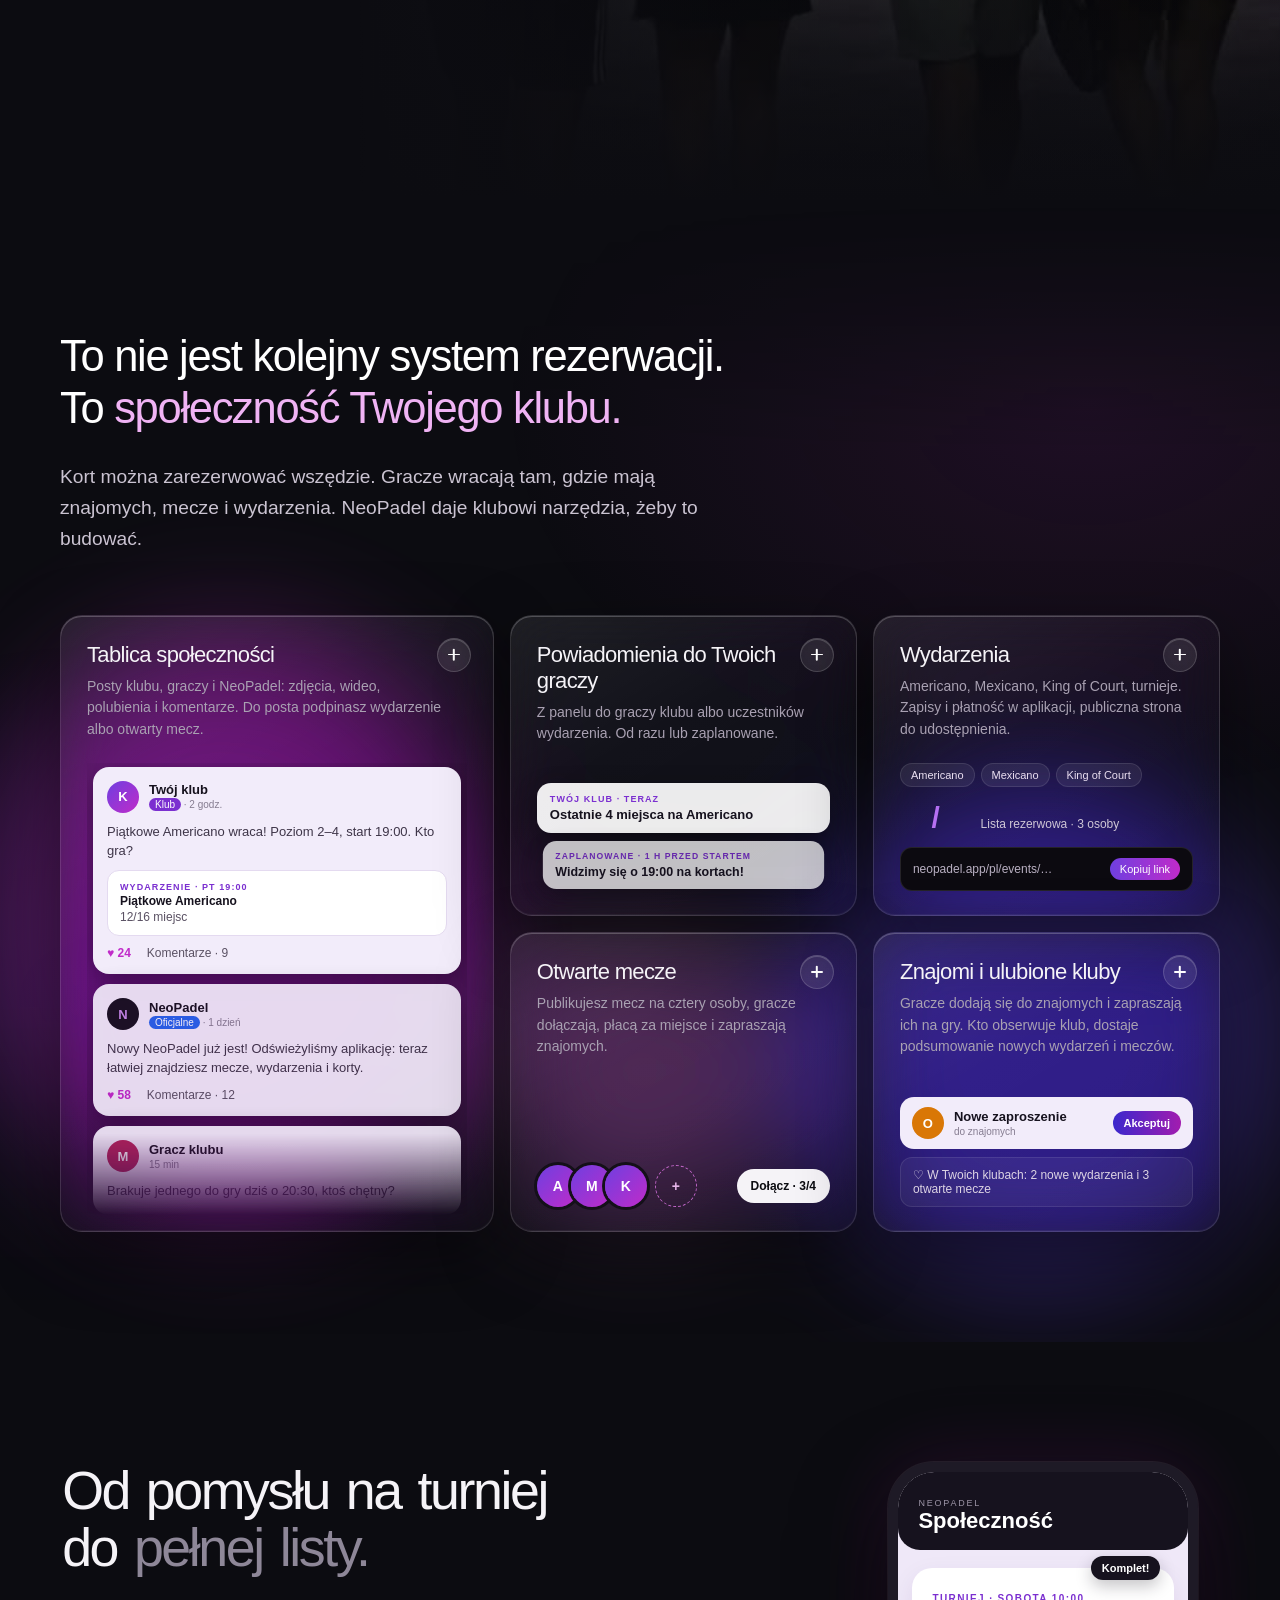
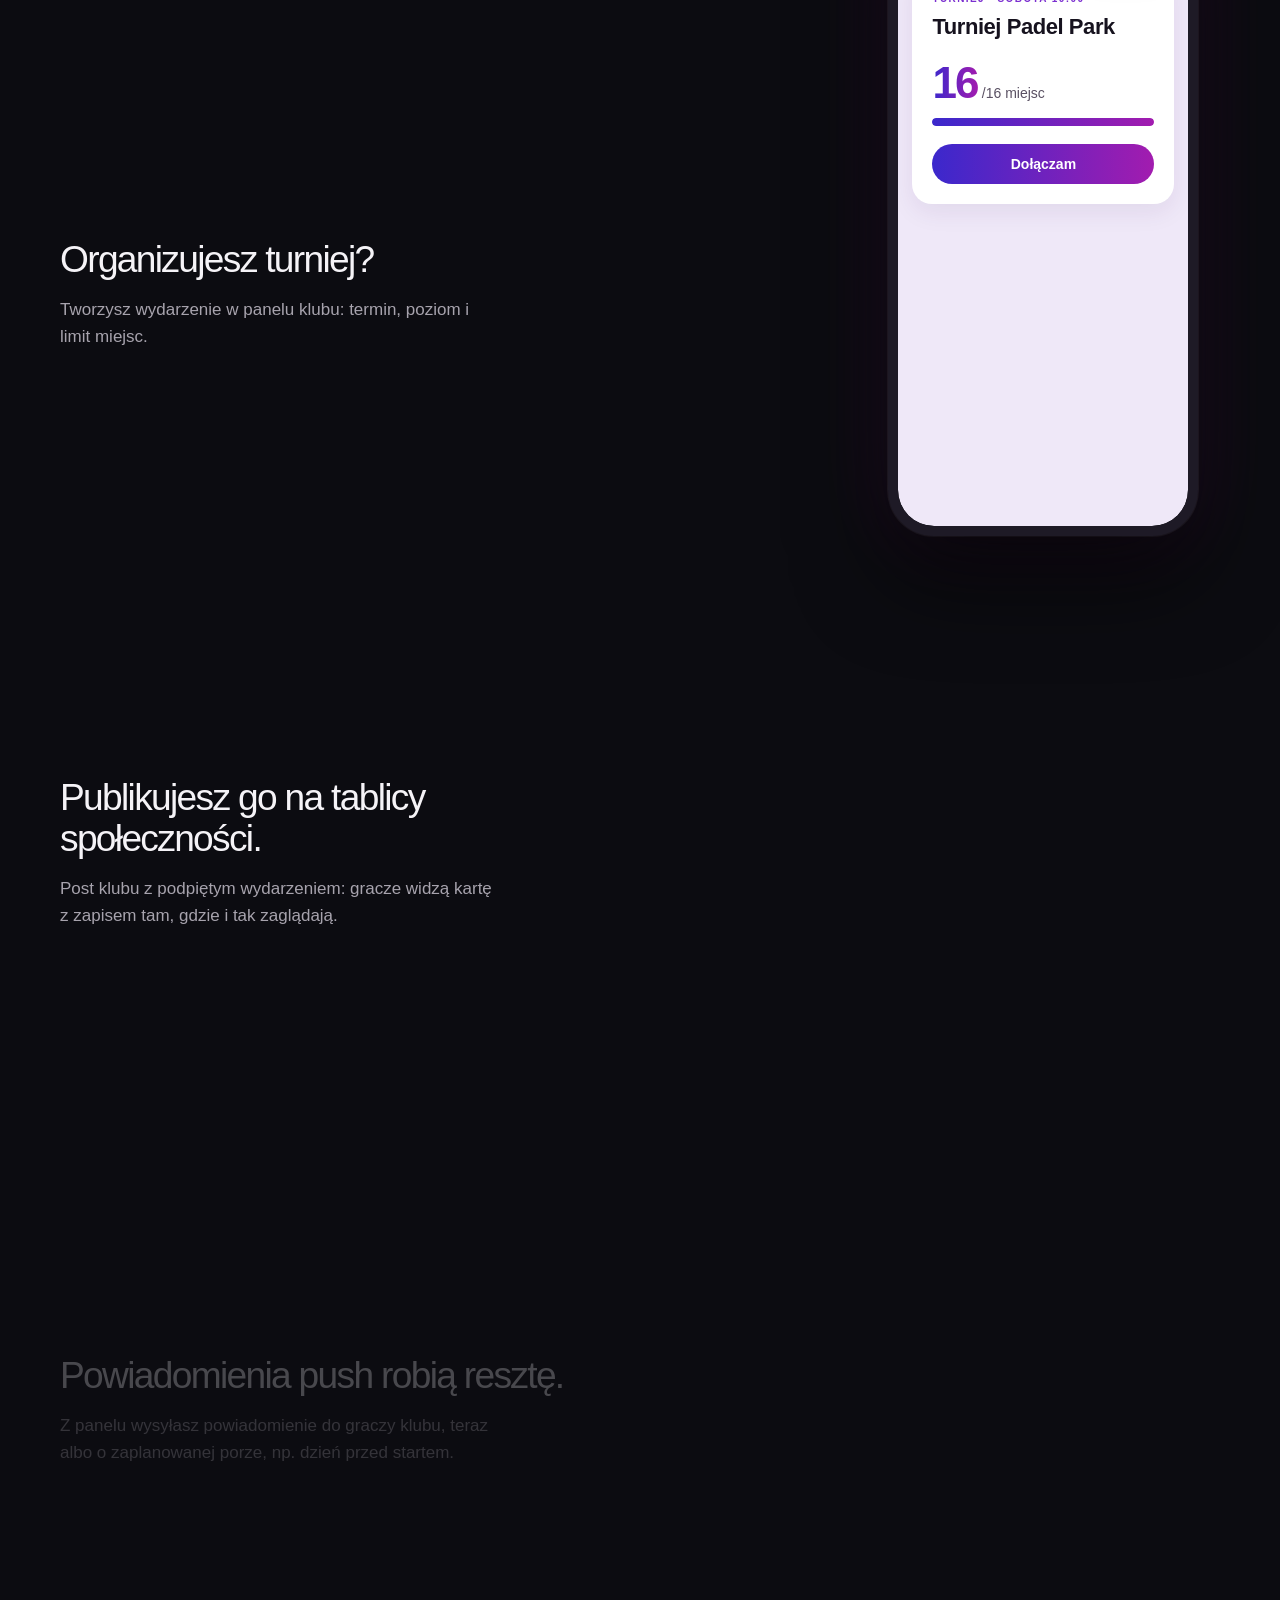
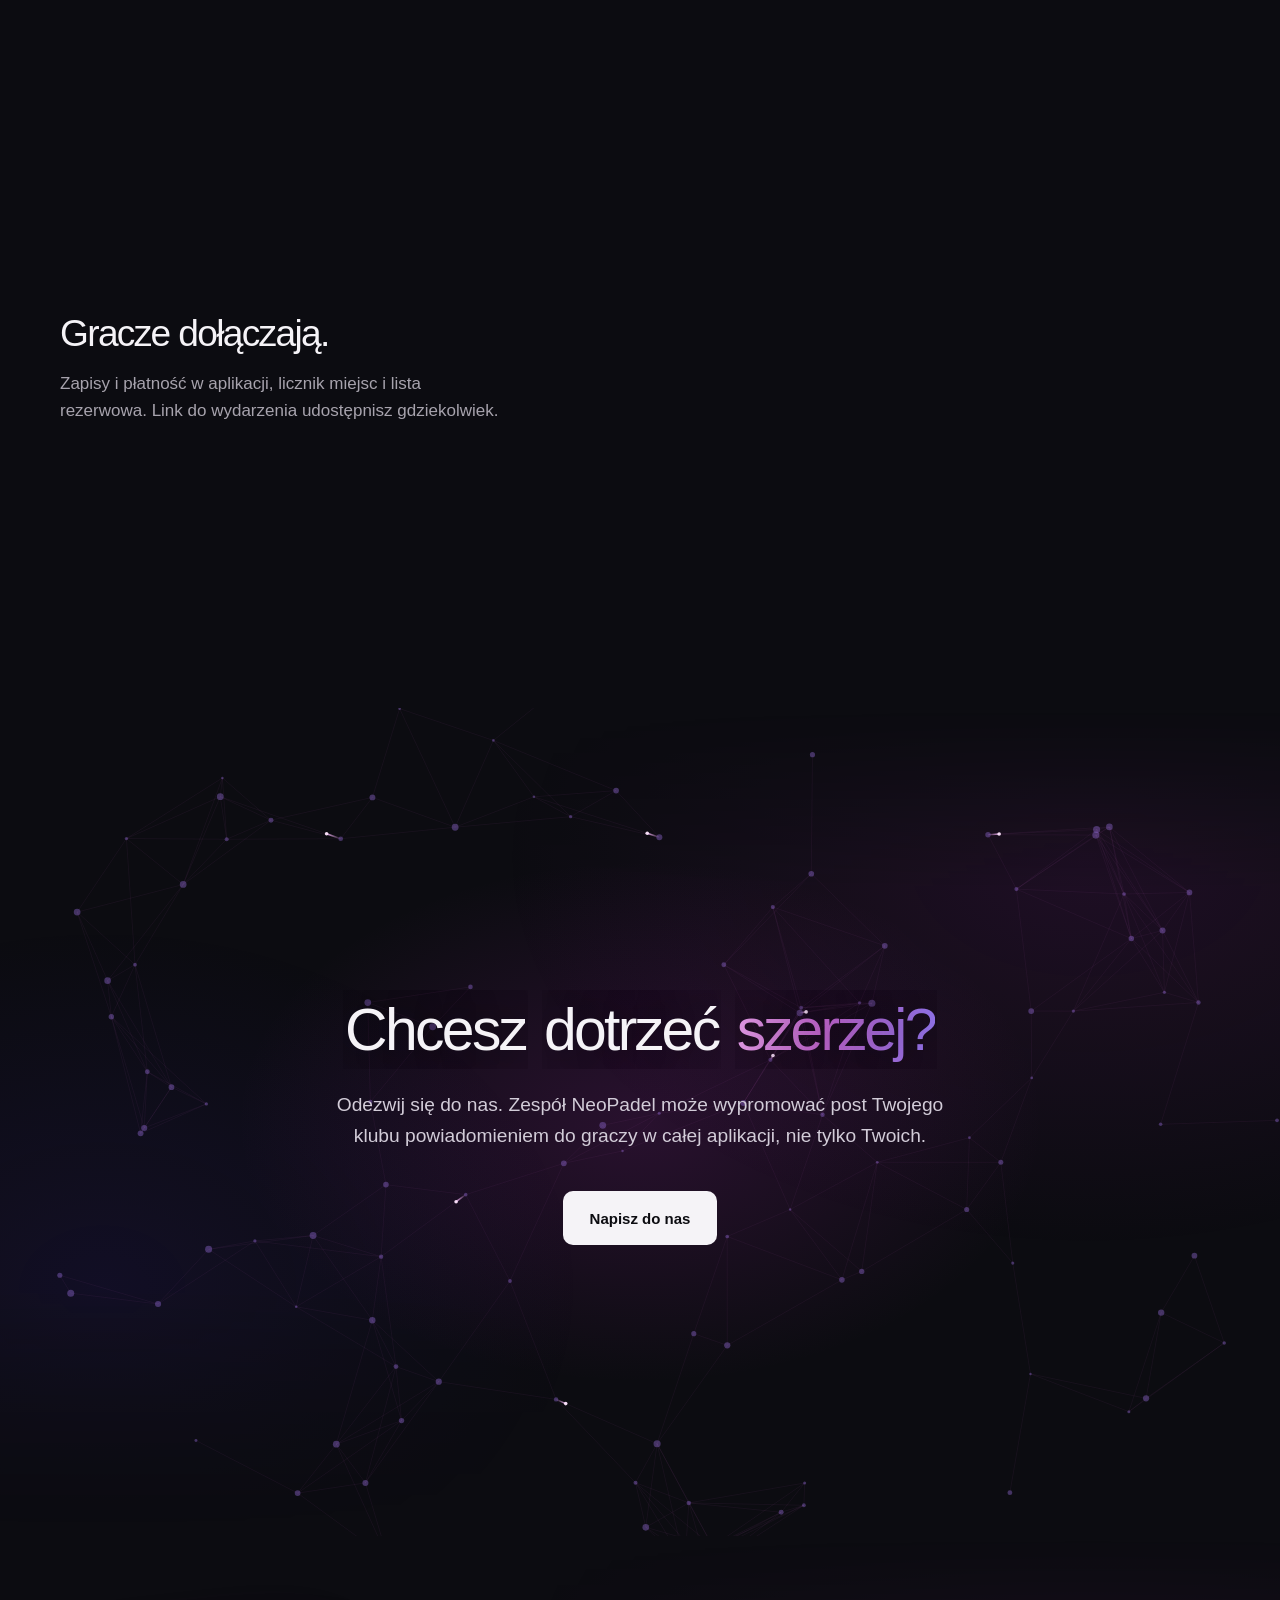
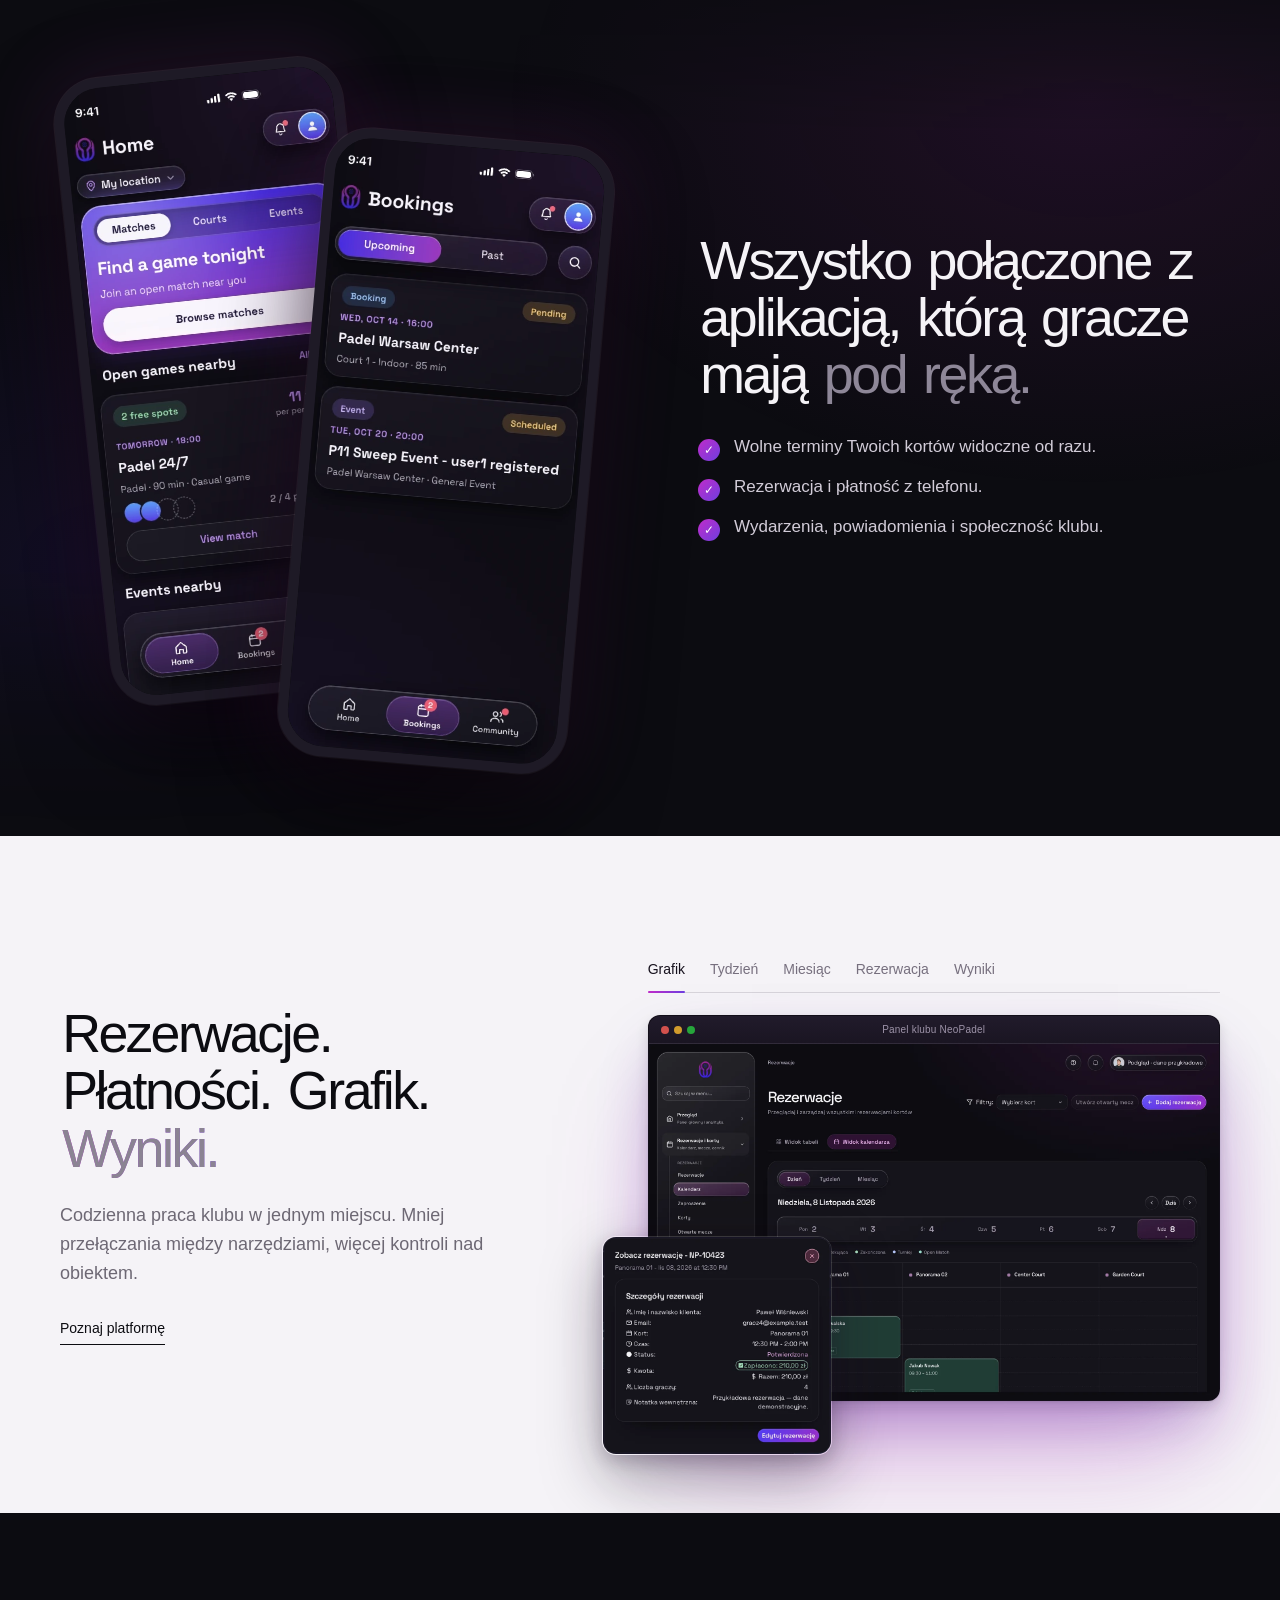
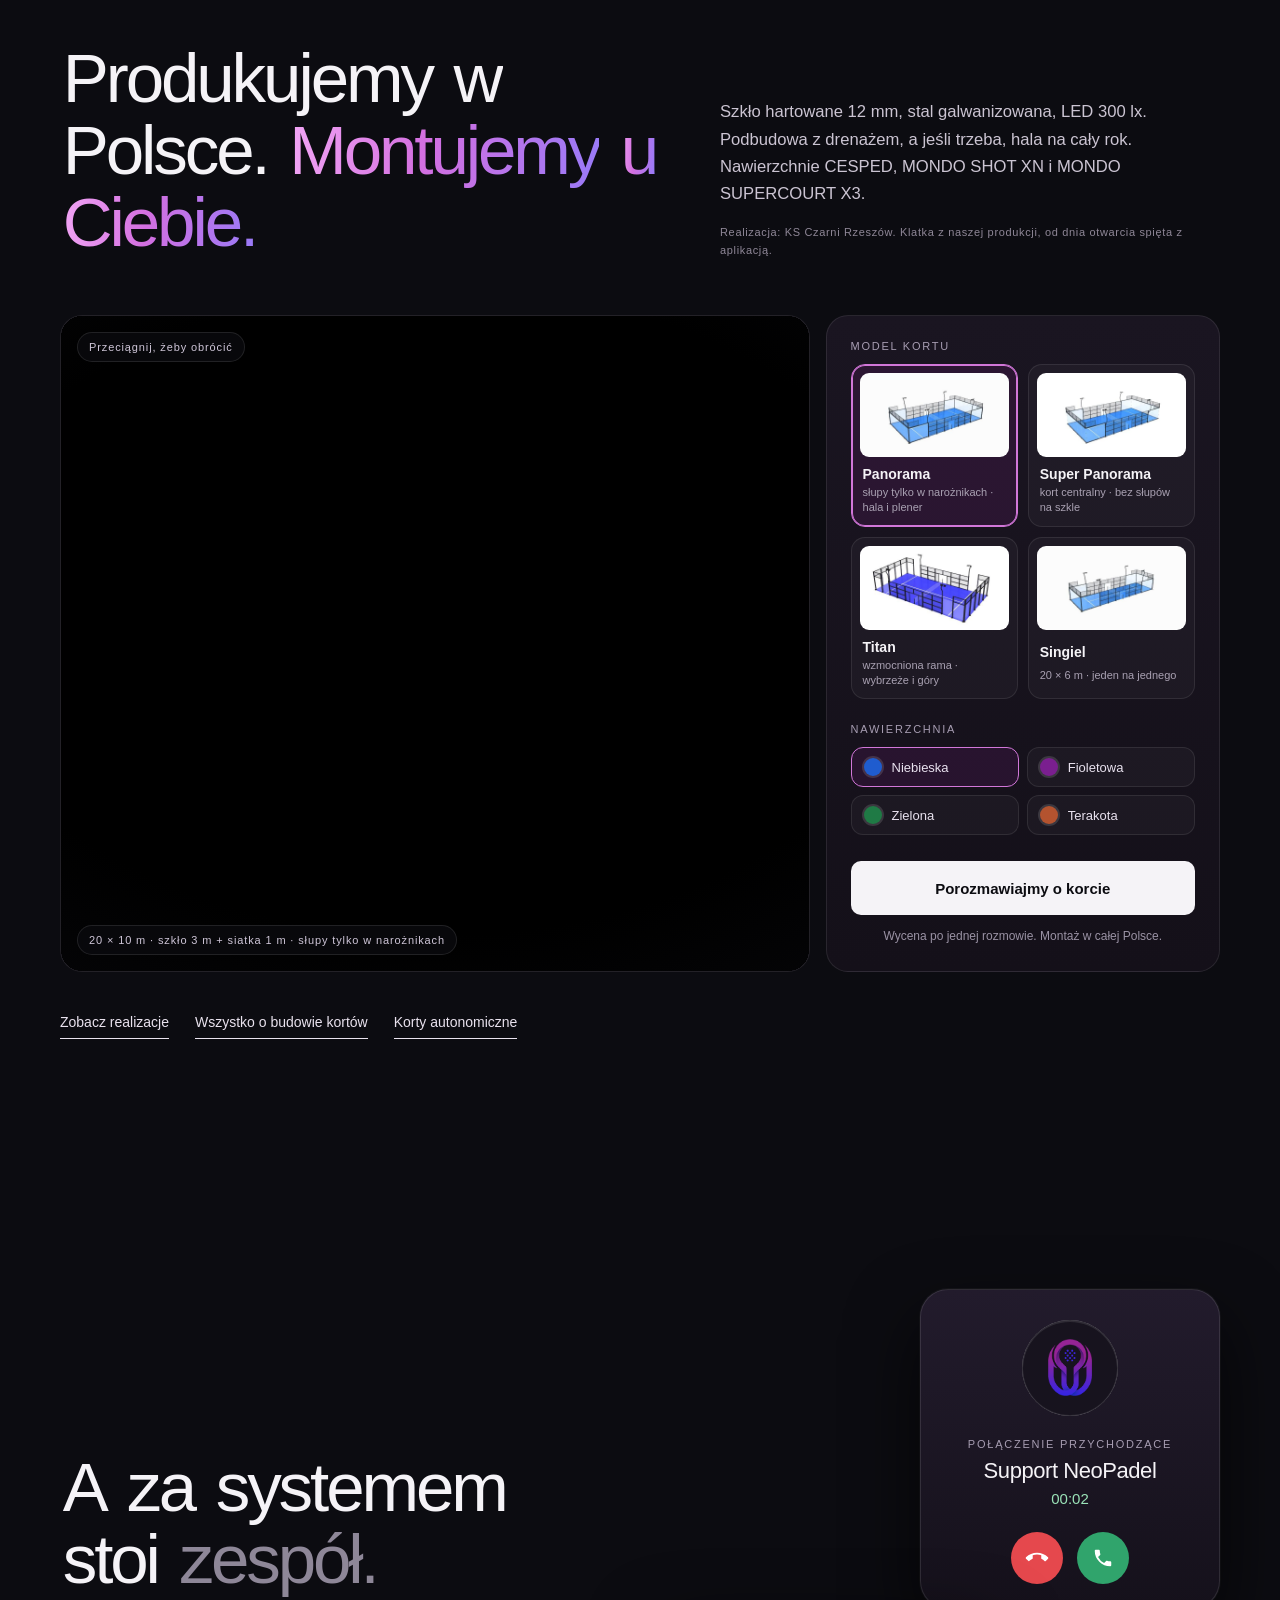
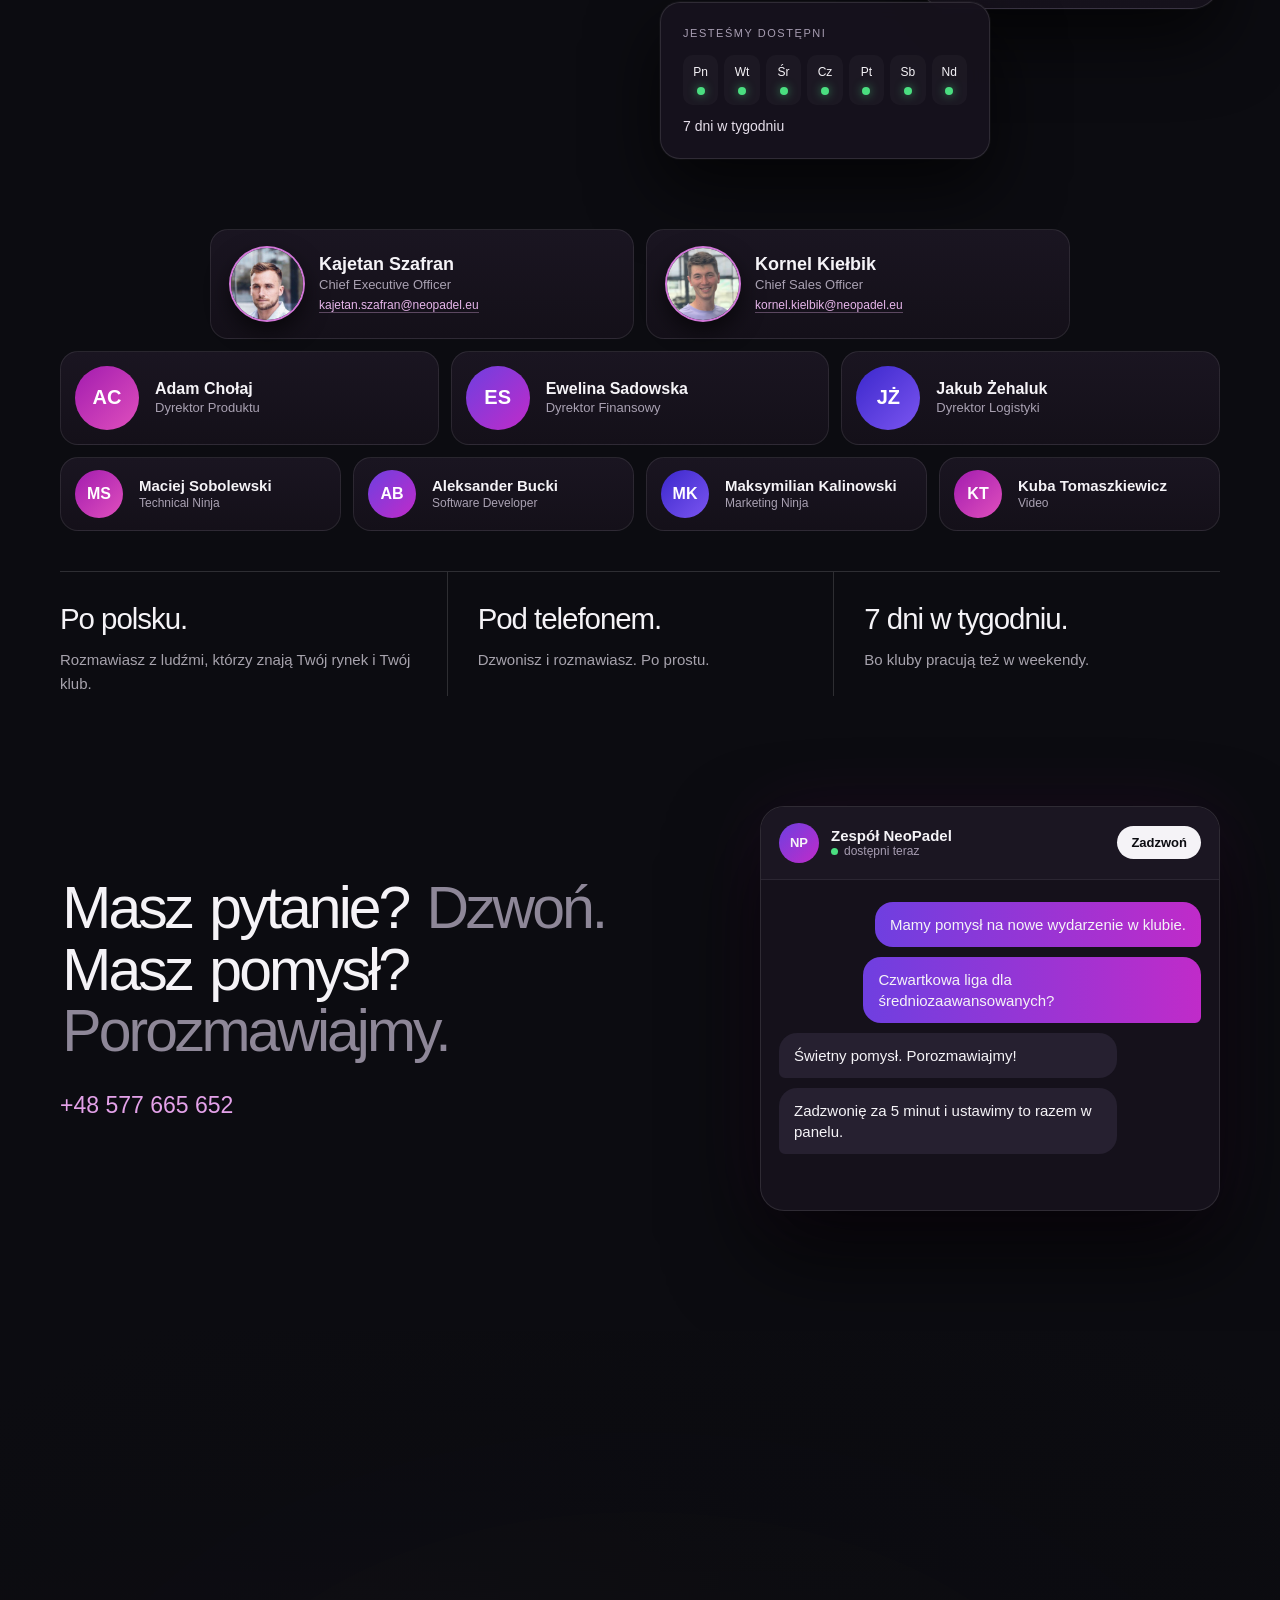
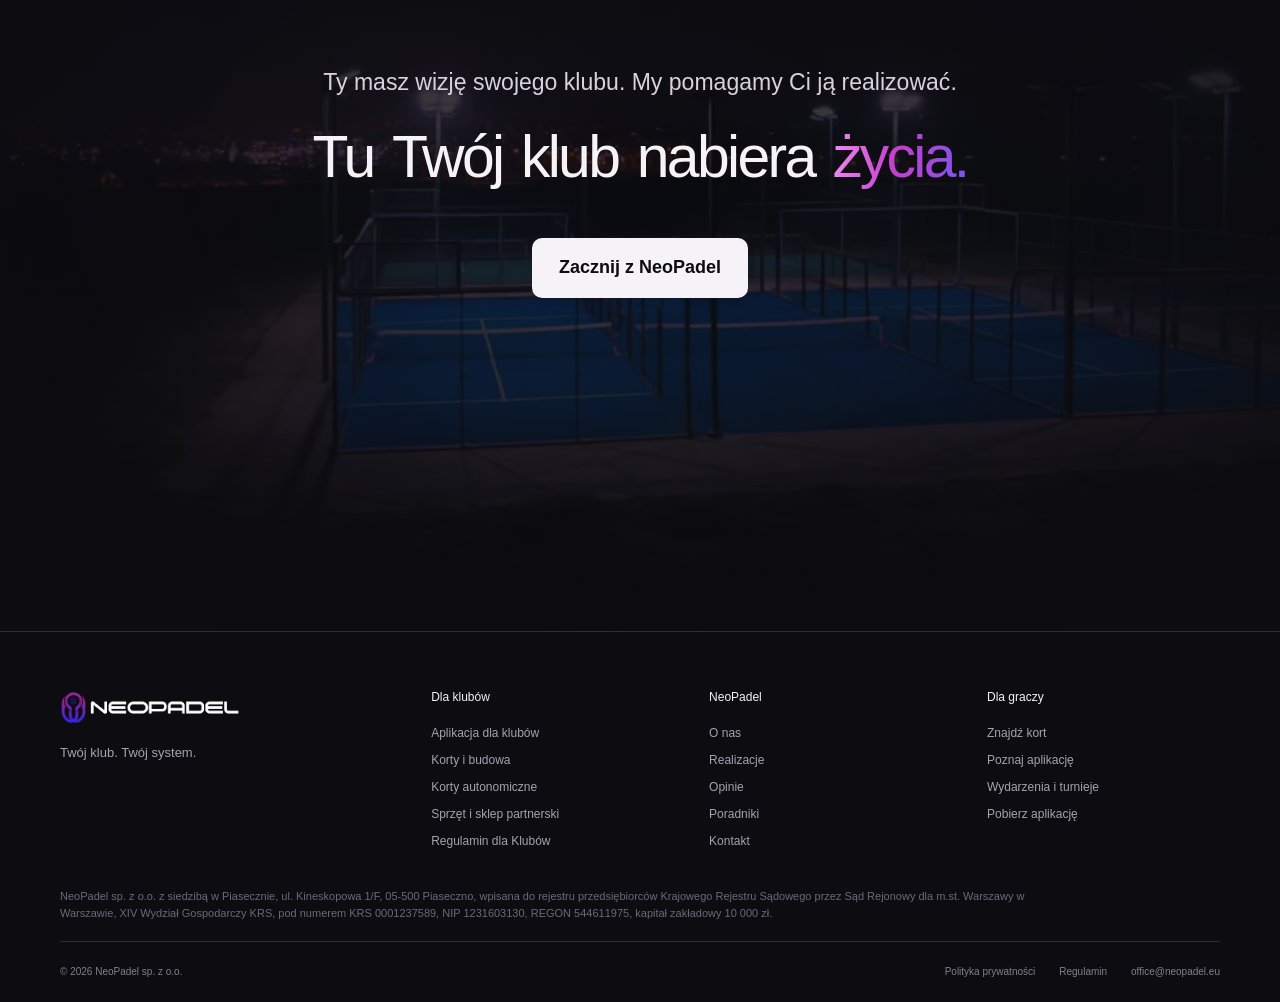
